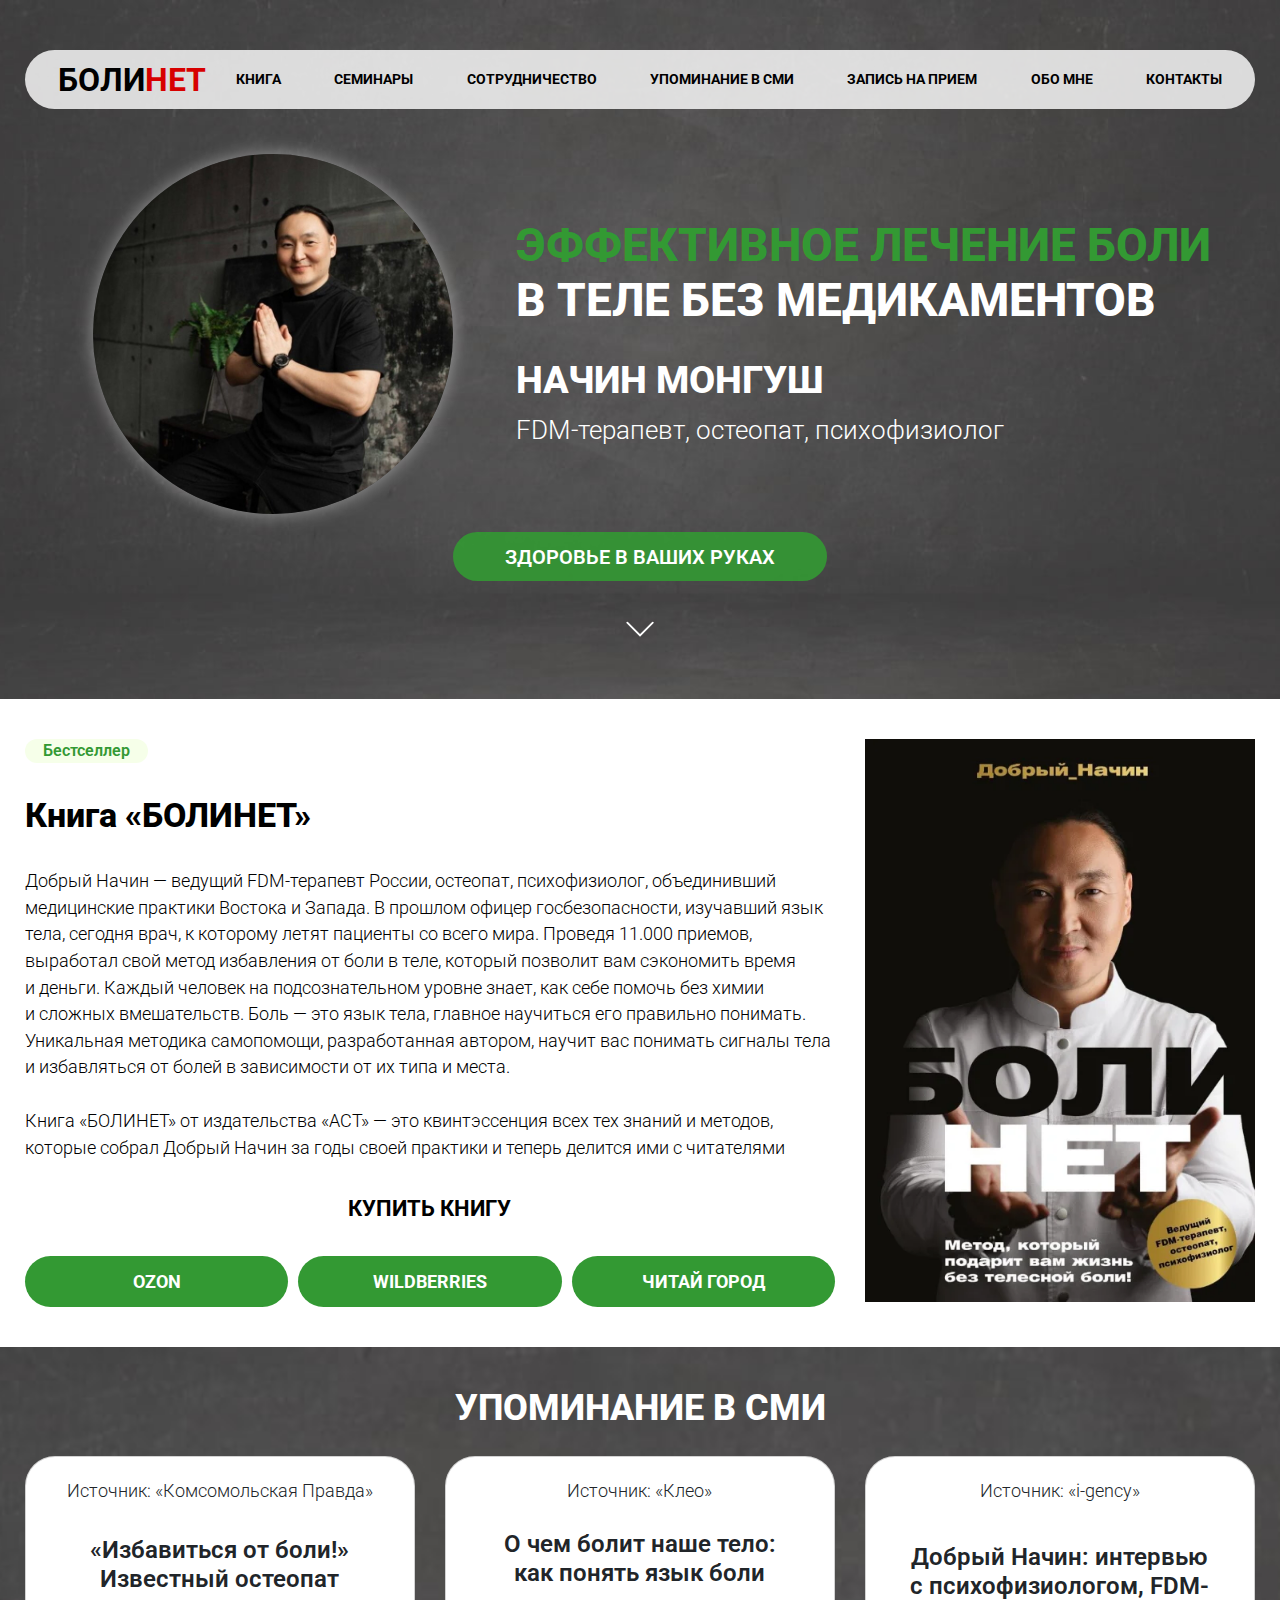
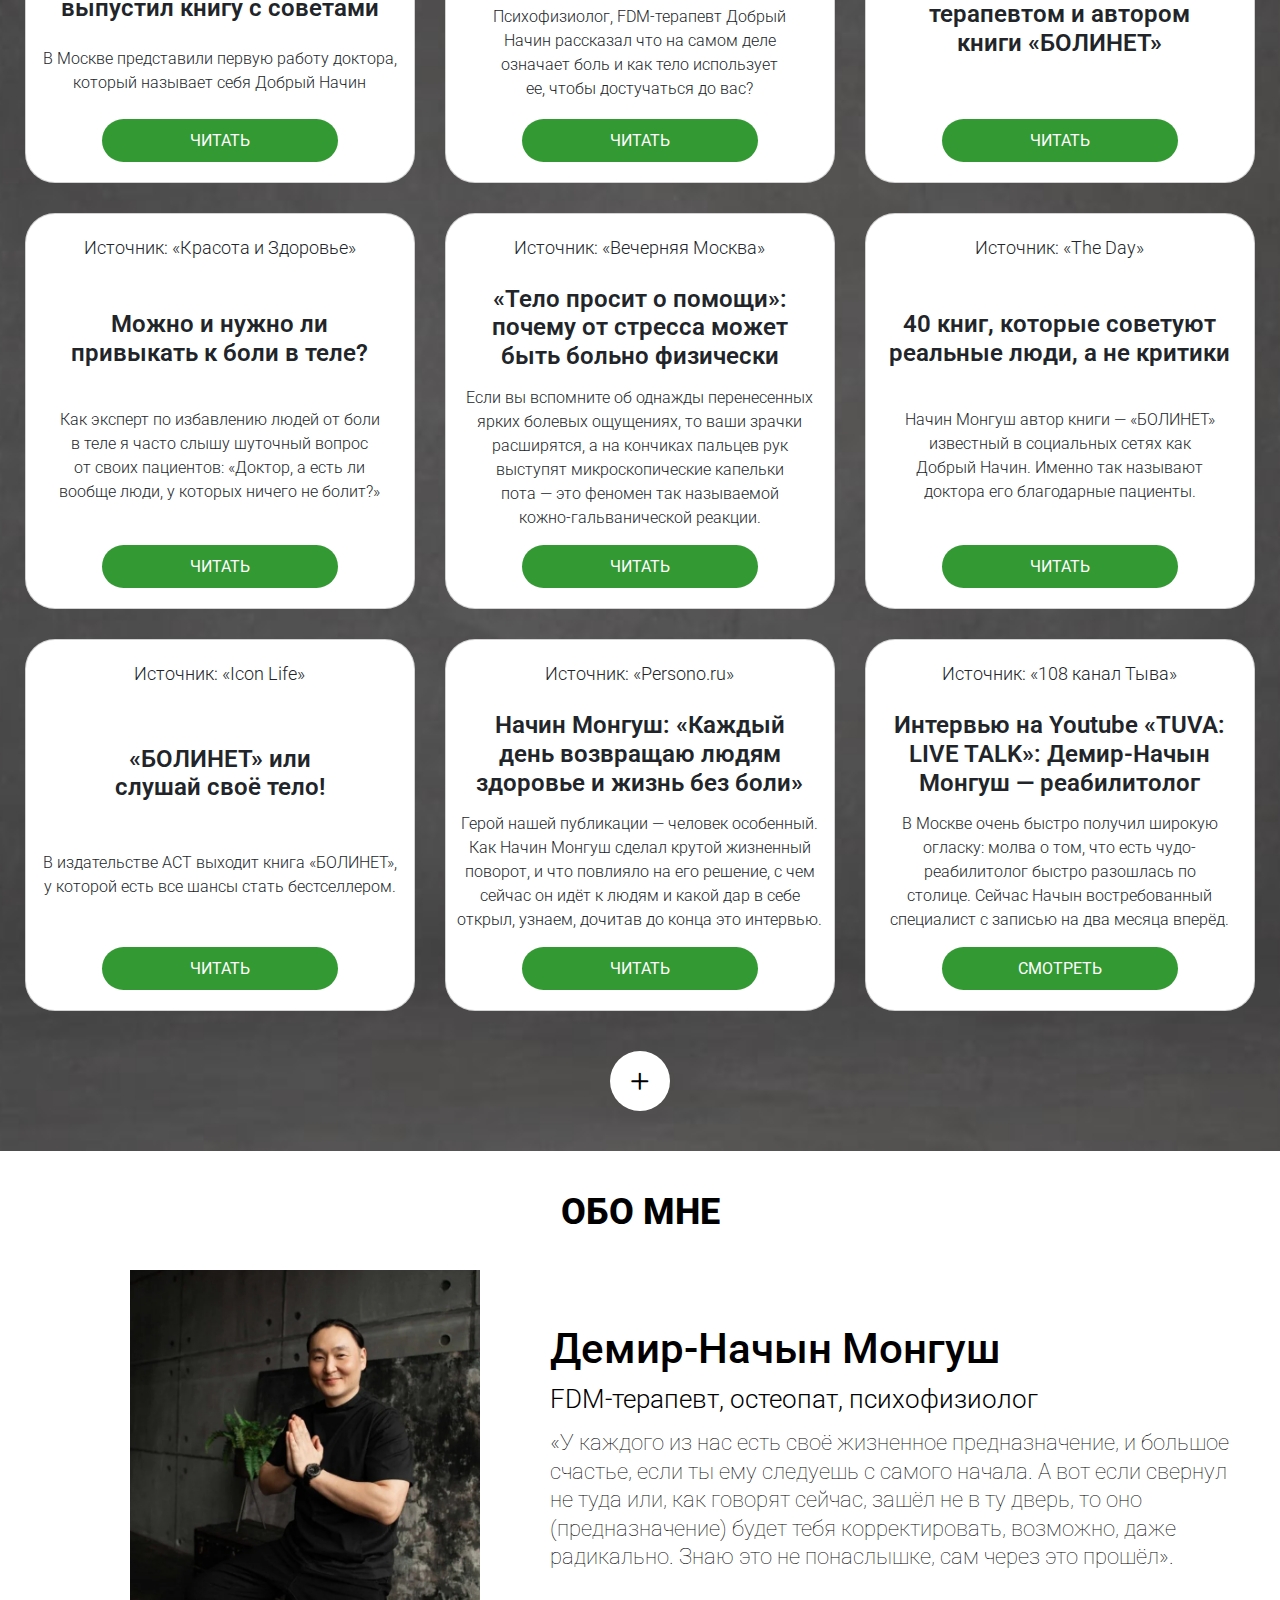
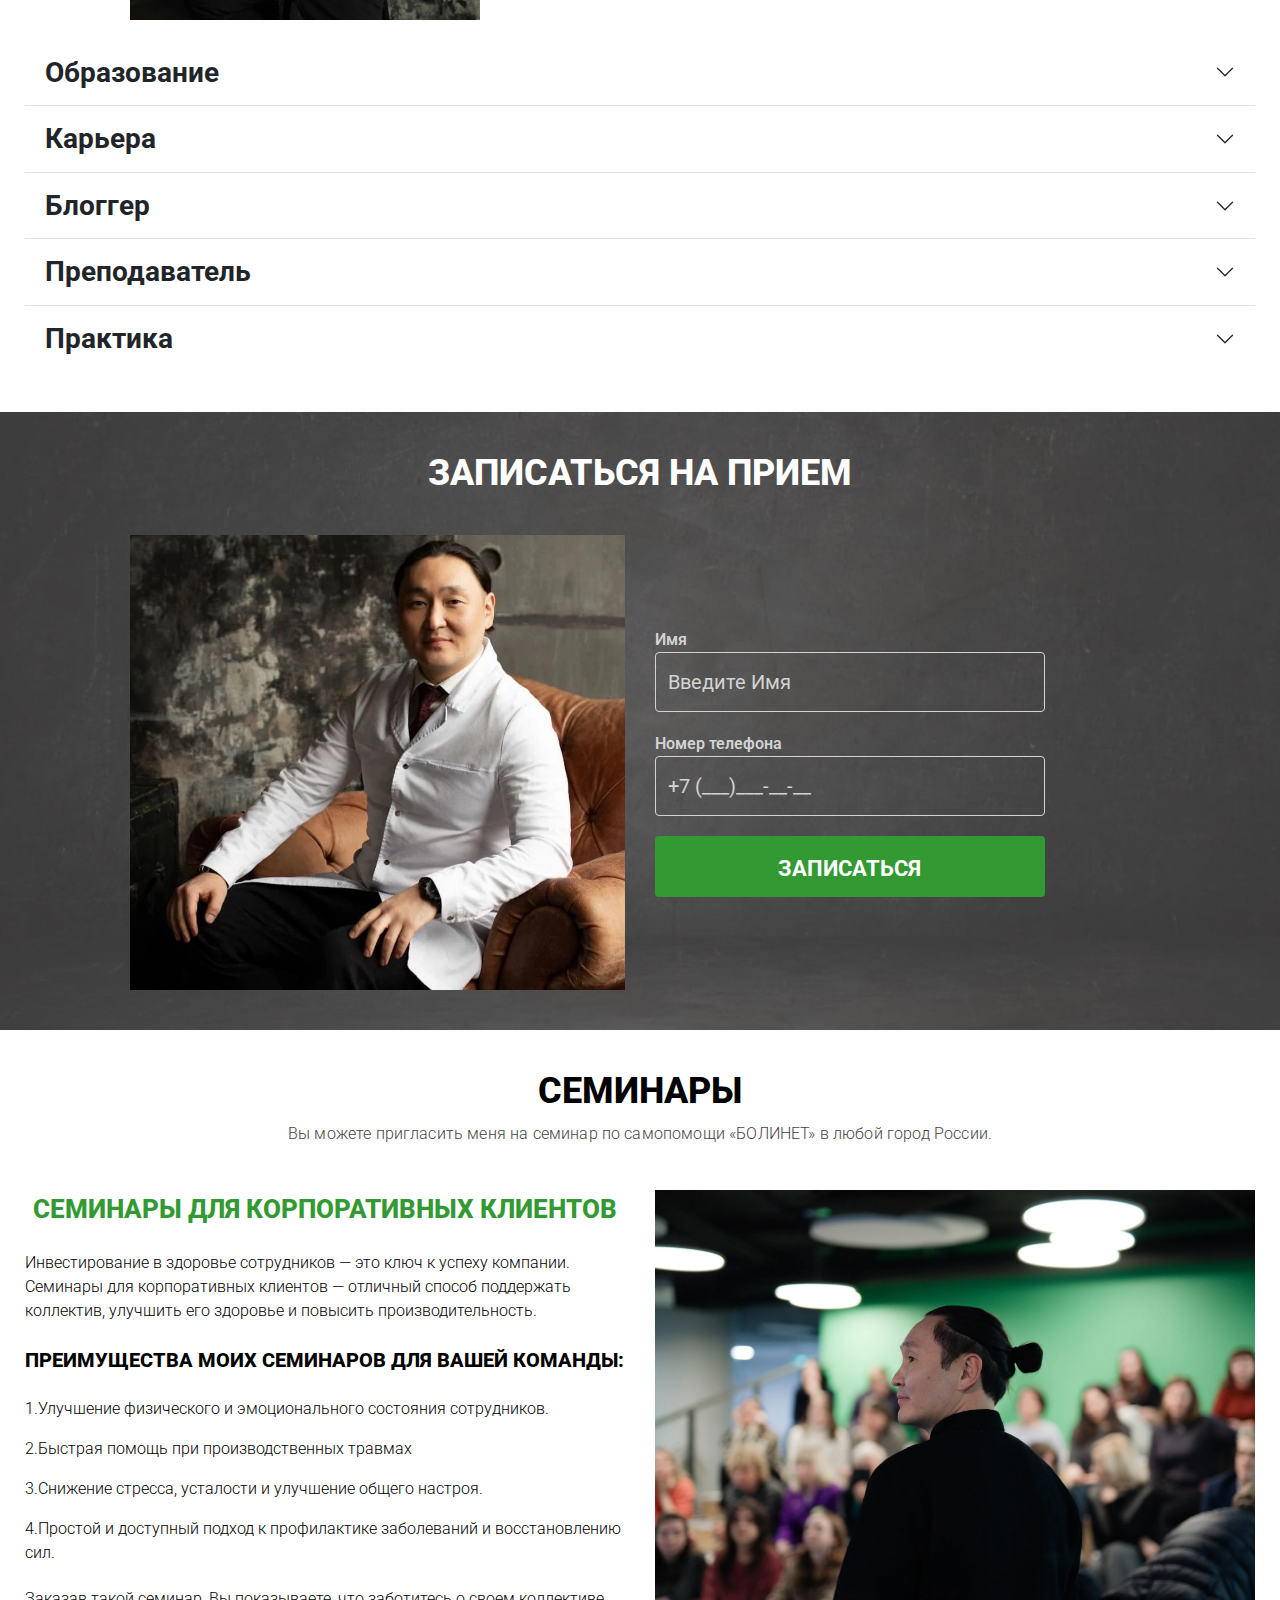
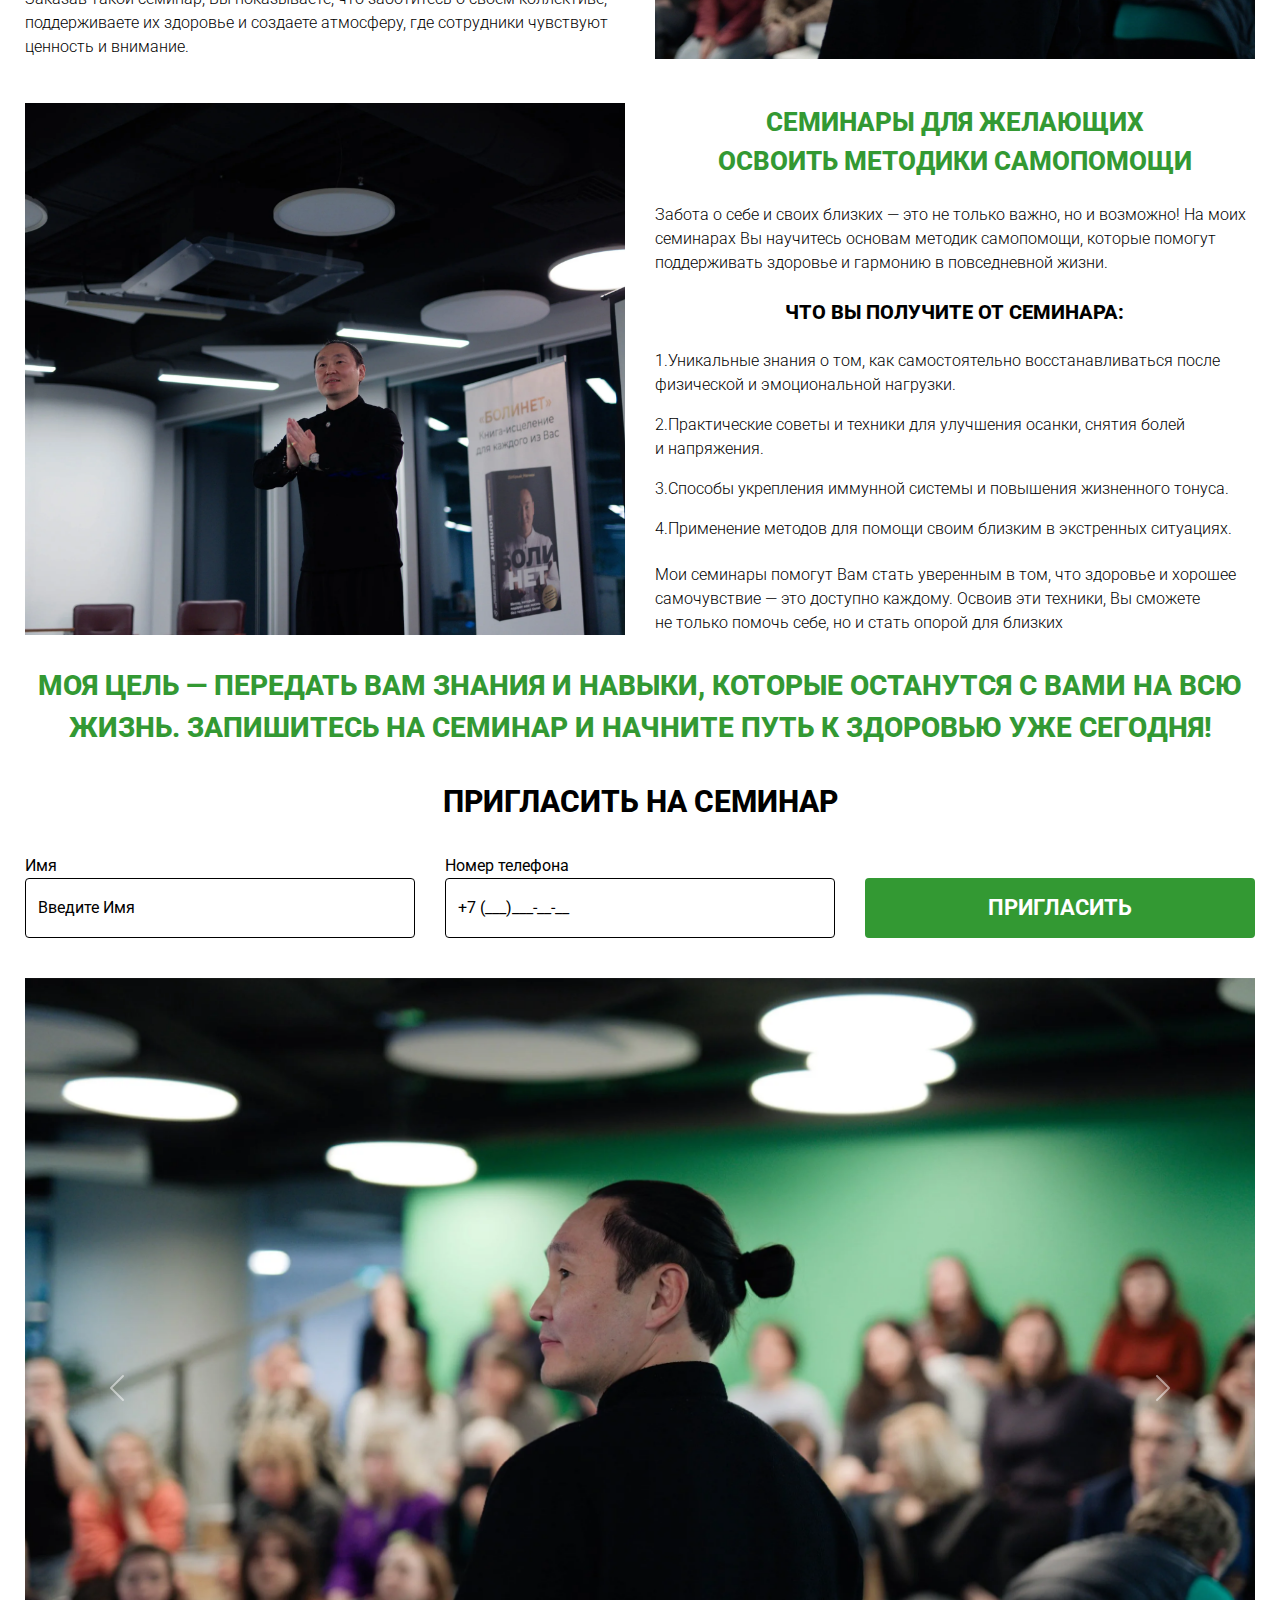
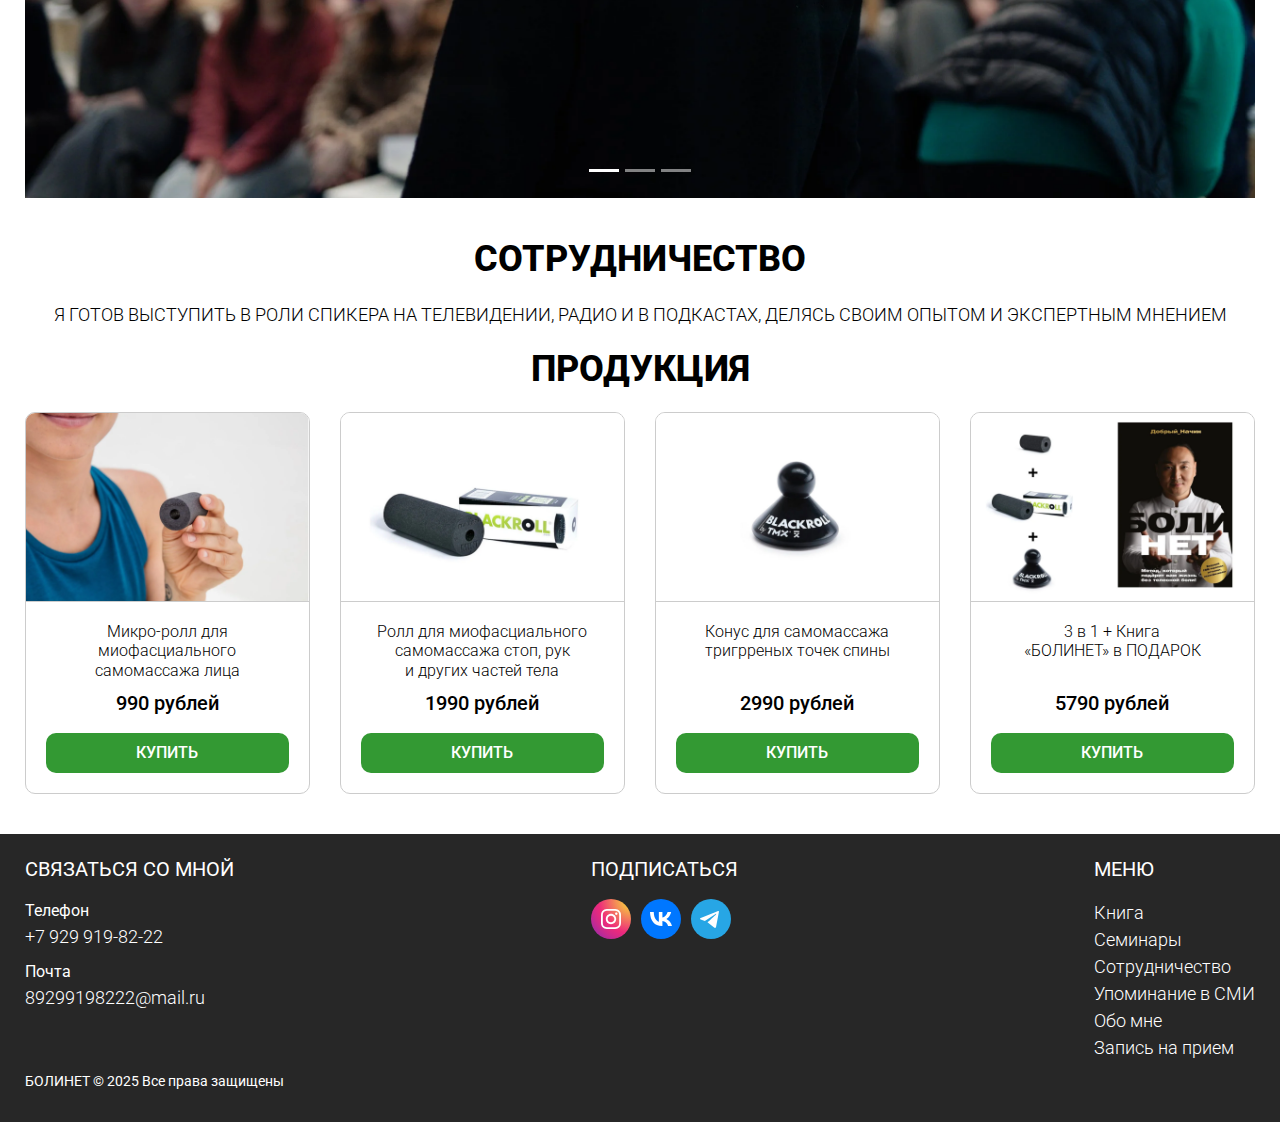
==== index.html @ b0eaa47a "fix header" ====
<!DOCTYPE html><html lang="ru"><head><meta charset="UTF-8"/><meta http-equiv="X-UA-Compatible" content="IE=edge"/><meta name="viewport" content="width=device-width, initial-scale=1.0"/><title>Добрый Начин</title><meta property="og:title" content="Добрый Начин | Эффективное лечение боли в теле без медикаментов"/><meta property="og:type" content="website"/><meta property="og:url" content=""/><meta property="og:image" content=""/><meta property="og:description" content="Сайт Врача-реабилитолога, психофизиолога Начина Монгуша"/><link href="https://cdn.jsdelivr.net/npm/bootstrap@5.3.3/dist/css/bootstrap.min.css" rel="stylesheet" integrity="sha384-QWTKZyjpPEjISv5WaRU9OFeRpok6YctnYmDr5pNlyT2bRjXh0JMhjY6hW+ALEwIH" crossorigin="anonymous"><link rel="stylesheet" href="https://cdn.jsdelivr.net/npm/bootstrap-icons@1.11.1/font/bootstrap-icons.css"><link rel="stylesheet" href="./css/main.css"/><link rel="icon" type="image/x-icon" href="./img/favicons/favicon.png"><link rel="apple-touch-icon" sizes="180x180" href="./img/favicons/favicon.png"></head><body><header class="header"><div class="container"><div class="header__row"><div class="logo">Боли<span>нет</span></div><nav class="header__nav nav"><ul class="nav__list"><li><a href="#book" class="active">Книга</a></li><li><a href="#seminar" class="active">Семинары</a></li><li><a href="#collab" class="active">Сотрудничество</a></li><li><a href="#media" class="active">Упоминание в&#160;сми</a></li><li><a href="#registration" class="active">Запись на&#160;прием</a></li><li><a href="#about" class="active">Обо мне</a></li><li><a href="#footer" class="active">Контакты</a></li></ul></nav> <button class="mobile-nav-btn"><div class="nav-icon"></div></button></div><div class="header__info"><div class="header__photo "></div><div class="header__text "><h1 class="header__title"><span>Эффективное лечение боли</span> в&#160;теле без медикаментов</h1><h2 class="header__name">Начин Монгуш</h2><div class="header__profession">FDM-терапевт, остеопат, психофизиолог</div></div></div><div class="header__bage">Здоровье в&#160;ваших руках</div><div class="header__link"> <a href="#book">Книга</a> <a href="#seminar">Семинары</a> <a href="#collab">Сотрудничество</a></div><svg class="icon icon--down"><use href="./img/svgsprite/sprite.symbol.svg#down"></use></svg></div></header><div class="mobile-nav"><ul class="mobile-nav__list"><li><a href="#book">Книга</a></li><li><a href="#seminar">Семинары</a></li><li><a href="#collab">Сотрудничество</a></li><li><a href="#media">Упоминание в&#160;сми</a></li><li><a href="#registration">Запись на&#160;прием</a></li><li><a href="#about">Обо мне</a></li><li><a href="#footer">Контакты</a></li></ul><div class="about__social"> <a href="https://www.instagram.com/dobryi_nachin?igsh=YndjcWNjajVtOGR3
	" target="_blank"><img src="./img/instagram.svg" alt="Инстаграм"></a> <a href="https://vk.com/club226574762" target="_blank"><img src="./img/vk.svg" alt="Вконтакте"></a> <a href="https://t.me/Dobryi_Nachin_Method
	" target="_blank"><img src="./img/telegram.svg" alt="Телеграм"></a></div></div><main class="docs"><section class="book" id="book"><div class="container"><div class="book__inner grid6 grid-tablet2 grid-mob"><div class="book__item"><div class="book__bage"> Бестселлер</div><div class="book__title"> Книга &#171;БОЛИНЕТ&#187;</div><div class="book__descr"> Добрый Начин&#160;&#8212; ведущий FDM-терапевт России, остеопат, психофизиолог, объединивший медицинские практики Востока и Запада. В&#160;прошлом офицер госбезопасности, изучавший язык тела, сегодня врач, к&#160;которому летят пациенты со всего мира. Проведя 11.000 приемов, выработал свой метод избавления от&#160;боли в&#160;теле, который позволит вам сэкономить время и&#160;деньги. Каждый человек на&#160;подсознательном уровне знает, как себе помочь без химии и&#160;сложных вмешательств. Боль&#160;&#8212; это язык тела, главное научиться его правильно понимать. Уникальная методика самопомощи, разработанная автором, научит вас понимать сигналы тела и&#160;избавляться от&#160;болей в&#160;зависимости от&#160;их&#160;типа и&#160;места.</div><div class="book__descr"> Книга &#171;БОЛИНЕТ&#187; от&#160;издательства &#171;АСТ&#187;&#160;&#8212; это квинтэссенция всех тех знаний и&#160;методов, которые собрал Добрый Начин за&#160;годы своей практики и&#160;теперь делится ими с&#160;читателями</div><div class="book__pay"><div class="book__pay-title"> Купить книгу</div><div class="book__pay-wrapper"> <a href="https://ozon.ru/t/pLGOLzR" target="_blank" class="book-btn">Ozon</a> <a href="https://www.wildberries.ru/catalog/259217447/detail.aspx?targetUrl=MS&size=403116218" target="_blank" class="book-btn">Wildberries</a> <a href="https://www.chitai-gorod.ru/product/bolinet-metod-kotoryy-podarit-vam-zhizn-bez-telesnoy-boli-3030238" target="_blank" class="book-btn">Читай город</a></div></div></div><div class="book__item2"><picture><source srcset="./img/book.webp 1x, ./img/book@2x.webp 2x" type="image/webp"><source srcset="./img/book.jpg 1x, ./img/book@2x.jpg 2x" type="image/jpeg"> <img src="./img/book.jpg" srcset="./img/book@2x.jpg" alt="Книга"></picture></div></div></div></section><section class="media" id="media"><div class="container"><h2 class="media__title">Упоминание в&#160;сми</h2><div class="grid6 grid-tablet2 grid-mob"><div class="card"><div class="card__source"> Источник: &#171;Комсомольская Правда&#187;</div><div class="card__title"> &#171;Избавиться от&#160;боли!&#187; Известный остеопат выпустил книгу с&#160;советами</div><div class="card__text"> В&#160;Москве представили первую работу доктора, который называет себя Добрый Начин</div> <a href="https://www.kp.ru/daily/27670.5/5021678/" class="card__btn" target="_blank">Читать</a></div><div class="card"><div class="card__source"> Источник: &#171;Клео&#187;</div><div class="card__title"> О&#160;чем болит наше тело: как понять язык боли</div><div class="card__text"> Психофизиолог, FDM-терапевт Добрый Начин рассказал что на&#160;самом деле означает боль и&#160;как тело использует ее, чтобы достучаться до&#160;вас?</div> <a href="https://www.kleo.ru/items/zdorovie/o-chem-bolit-nashe-telo-kak-ponjat-jazyk-boli.shtml" class="card__btn" target="_blank">Читать</a></div><div class="card"><div class="card__source"> Источник: &#171;i-gency&#187;</div><div class="card__title"> Добрый Начин: интервью с&#160;психофизиологом, FDM-терапевтом и&#160;автором книги &#171;БОЛИНЕТ&#187;</div><div class="card__text"></div> <a href="https://i-gency.ru/lifestyle/dobryj-nachin-intervyu-s-psihofiziologom-fdm-terapevtom-i-avtorom-knigi-bolinet/" class="card__btn" target="_blank">Читать</a></div><div class="card"><div class="card__source"> Источник: &#171;Красота и&#160;Здоровье&#187;</div><div class="card__title"> Можно и&#160;нужно&#160;ли привыкать к&#160;боли в&#160;теле?</div><div class="card__text"> Как эксперт по&#160;избавлению людей от&#160;боли в&#160;теле я&#160;часто слышу шуточный вопрос от&#160;своих пациентов: &#171;Доктор, а есть&#160;ли вообще люди, у&#160;которых ничего не&#160;болит?&#187;</div> <a href="https://www.kiz.ru/content/zdorove/zabolevaniya/mozhno-i-nuzhno-li-privykat-k-boli-v-tele/" class="card__btn" target="_blank">Читать</a></div><div class="card"><div class="card__source"> Источник: &#171;Вечерняя Москва&#187;</div><div class="card__title"> &#171;Тело просит о&#160;помощи&#187;: почему от&#160;стресса может быть больно физически</div><div class="card__text"> Если вы&#160;вспомните об&#160;однажды перенесенных ярких болевых ощущениях, то&#160;ваши зрачки расширятся, а&#160;на&#160;кончиках пальцев рук выступят микроскопические капельки пота&#160;&#8212; это феномен так называемой кожно-гальванической реакции.</div> <a href="https://vm.ru/news/1173232-telo-prosit-o-pomoshi-pochemu-ot-stressa-mozhet-byt-bolno-fizicheski?utm_content=spw-exclusives" class="card__btn" target="_blank">Читать</a></div><div class="card"><div class="card__source"> Источник: &#171;The Day&#187;</div><div class="card__title"> 40 книг, которые советуют реальные люди, а&#160;не&#160;критики</div><div class="card__text"> Начин Монгуш автор книги&#160;&#8212; &#171;БОЛИНЕТ&#187; известный в&#160;социальных сетях как Добрый Начин. Именно так называют доктора его благодарные пациенты.</div> <a href="https://theday.ru/svobodnoe-vremya/40-knig-kotorye-sovetuyut-realnye-lyudi-a-ne-kritiki/" class="card__btn" target="_blank">Читать</a></div><div class="card"><div class="card__source"> Источник: &#171;Icon Life&#187;</div><div class="card__title"> &#171;БОЛИНЕТ&#187; или слушай своё тело!</div><div class="card__text"> В&#160;издательстве АСТ выходит книга &#171;БОЛИНЕТ&#187;, у&#160;которой есть все шансы стать бестселлером.</div> <a href="https://iconlife.ru/razvlecheniya/books/3634-boli-net-ili-slushaj-svojo-telo" class="card__btn" target="_blank">Читать</a></div><div class="card"><div class="card__source"> Источник: &#171;Persono.ru&#187;</div><div class="card__title"> Начин Монгуш: &#171;Каждый день возвращаю людям здоровье и&#160;жизнь без боли&#187;</div><div class="card__text"> Герой нашей публикации&#160;&#8212; человек особенный. Как Начин Монгуш сделал крутой жизненный поворот, и&#160;что повлияло на&#160;его решение, с&#160;чем сейчас он&#160;идёт к&#160;людям и&#160;какой дар в&#160;себе открыл, узнаем, дочитав до&#160;конца это интервью.</div> <a href="https://persono-ru.turbopages.org/persono.ru/s/blog/beauty/nachin-mongush/" class="card__btn" target="_blank">Читать</a></div><div class="card"><div class="card__source"> Источник: &#171;108 канал Тыва&#187;</div><div class="card__title"> Интервью на&#160;Youtube &#171;TUVA: LIVE TALK&#187;: Демир-Начын Монгуш&#160;&#8212; реабилитолог</div><div class="card__text"> В&#160;Москве очень быстро получил широкую огласку: молва о&#160;том, что есть чудо-реабилитолог быстро разошлась по столице. Сейчас Начын востребованный специалист с&#160;записью на&#160;два месяца вперёд.</div> <a href="https://www.youtube.com/watch?v=5qd30udIGVw" class="card__btn" target="_blank">Смотреть</a></div></div><div class="media__more"><a href="card.html" class="mediafull__btn"><i class="bi bi-plus"></i></a></div></div></section><section class="about" id="about"><div class="container"><h2 class="about__title">Обо мне</h2><div class="about__wrapper grid12"><div class="about__photo"><picture><source srcset="./img/photo.webp 1x, ./img/photo@2x.webp 2x" type="image/webp"><source srcset="./img/photo.jpg 1x, ./img/photo@2x.jpg 2x" type="image/jpeg"> <img src="./img/photo.jpg" srcset="./img/photo@2x.jpg" alt="Фото"></picture></div><div class="about__info"><div class="about__name">Демир-Начын Монгуш</div><div class="about__profession">FDM-терапевт, остеопат, психофизиолог</div><div class="about__text">&#171;У&#160;каждого из&#160;нас есть своё жизненное предназначение, и&#160;большое счастье, если ты&#160;ему следуешь с&#160;самого начала. А&#160;вот если свернул не&#160;туда или, как говорят сейчас, зашёл не&#160;в&#160;ту&#160;дверь, то&#160;оно (предназначение) будет тебя корректировать, возможно, даже радикально. Знаю это не&#160;понаслышке, сам через это прошёл&#187;.</div></div></div><div class="accordion accordion-flush" id="accordionFlushExample"><div class="accordion-item"><h2 class="accordion-header"> <button class="accordion-button collapsed" type="button" data-bs-toggle="collapse" data-bs-target="#flush-collapseOne" aria-expanded="false" aria-controls="flush-collapseOne"> Образование</button></h2><div id="flush-collapseOne" class="accordion-collapse collapse" data-bs-parent="#accordionFlushExample"><div class="accordion-body"><ul><li>Академия ФСБ</li><li>Мед колледж</li><li>Институт Восточной медицины</li><li>FDM Академия</li><li>Институт фасциальных манипуляций Стекко</li><li>Остеопатическая школа&#160;А. Иванова</li><li>Остеопатическая школа&#160;Ю. Кима</li><li>Учебный центр&#160;А. Огулова</li><li>Академия Физической Реабилитации</li><li>МГУ кафедра психофизиологии</li></ul></div></div></div><div class="accordion-item"><h2 class="accordion-header"> <button class="accordion-button collapsed" type="button" data-bs-toggle="collapse" data-bs-target="#flush-collapseTwo" aria-expanded="false" aria-controls="flush-collapseTwo"> Карьера</button></h2><div id="flush-collapseTwo" class="accordion-collapse collapse" data-bs-parent="#accordionFlushExample"><div class="accordion-body"><p>До&#160;2017 года служил в&#160;органах безопасности на&#160;различных должностях, в&#160;том числе руководящих. Уволился по&#160;состоянию здоровья в&#160;звании подполковника.</p><p>Столкнувшись с&#160;собственными проблемами опорно-двигательного аппарата, перенеся 3 операции на позвоночнике, сначала сам смог себя вернуть к&#160;полноценной жизни и&#160;решил посвятить свою жизнь помощи людям, столкнувшимися с&#160;такими&#160;же трудностями.</p><p>С&#160;2017 года получив медицинское образование, пройдя обучение в&#160;лучших российских и&#160;международных школах по&#160;остеопатии, мануальной терапии, традиционной китайской медицине и&#160;психофизиологии веду обширную практику и&#160;каждый день возвращаю своим пациентам жизнь без боли.</p><p>Проведя более 11 тысяч приемов разработал уникальную систему самопомощи и&#160;написал книгу &#171;БОЛИНЕТ&#187;, которую издал самый крупный книжный холдинг России&#160;&#8212; &#171;ЭКСМО-АСТ&#187;.</p></div></div></div><div class="accordion-item"><h2 class="accordion-header"> <button class="accordion-button collapsed" type="button" data-bs-toggle="collapse" data-bs-target="#flush-collapseThree" aria-expanded="false" aria-controls="flush-collapseThree"> Блоггер</button></h2><div id="flush-collapseThree" class="accordion-collapse collapse" data-bs-parent="#accordionFlushExample"><div class="accordion-body"><div class="accordion-title">Мои соцсети</div><div class="about__social"> <a href="https://www.instagram.com/dobryi_nachin?igsh=YndjcWNjajVtOGR3
            " target="_blank"><img src="./img/instagram.svg" alt="Инстаграм"></a> <a href="https://vk.com/club226574762" target="_blank"><img src="./img/vk.svg" alt="Вконтакте"></a> <a href="https://t.me/Dobryi_Nachin_Method
            " target="_blank"><img src="./img/telegram.svg" alt="Телеграм"></a></div></div></div></div><div class="accordion-item"><h2 class="accordion-header"> <button class="accordion-button collapsed" type="button" data-bs-toggle="collapse" data-bs-target="#flush-collapseFour" aria-expanded="false" aria-controls="flush-collapseThree"> Преподаватель</button></h2><div id="flush-collapseFour" class="accordion-collapse collapse" data-bs-parent="#accordionFlushExample"><div class="accordion-body"><div class="accordion-title"> Веду курсы:</div><p> 1. Для коллег-реабилитологов, кто уже помогает или хочет научиться помогать людям возвращать жизнь без телесной боли.</p> 2. Курсы для абсолютно всех людей, кто хочет научиться помогать самому себе или своим близким людям избавляться от&#160;болей в&#160;теле. Курс построен на&#160;методике по&#160;распознаванию языка боли человека.</div></div></div><div class="accordion-item"><h2 class="accordion-header"> <button class="accordion-button collapsed" type="button" data-bs-toggle="collapse" data-bs-target="#flush-collapseFive" aria-expanded="false" aria-controls="flush-collapseThree"> Практика</button></h2><div id="flush-collapseFive" class="accordion-collapse collapse" data-bs-parent="#accordionFlushExample"><div class="accordion-body"><div class="accordion-title">Эксперт по&#160;БОЛИ:</div><p>Избавляю от&#160;болей в&#160;теле, вызванных мышечно&#160;&#8212; фасциальными нарушениями. А&#160;также исправляю дисфункции моче-половой и&#160;пищеварительной систем</p></div></div></div></div></div></section><section class="registration" id="registration"><div class="container"><h2 class="registration__title">Записаться на&#160;прием</h2><div class="grid12"><div class="registration__photo"><picture><source srcset="./img/formphoto.webp 1x, ./img/formphoto@2x.webp 2x" type="image/webp"><source srcset="./img/formphoto.jpg 1x, ./img/formphoto@2x.jpg 2x" type="image/jpeg"> <img src="./img/formphoto.jpg" srcset="./img/formphoto@2x.jpg" alt="Фото"></picture></div><form action="#" method="post" class="registration__form"> <label>Имя <input type="text" placeholder="Введите Имя" required></label> <label>Номер телефона <input class="phone" type="tel" placeholder="+7 (___)___-__-__" required/></label> <button class="button openModalBtn">Записаться</button></form></div></div></section><section class="seminar" id="seminar"><div class="container"><h2 class="seminar__title">Семинары</h2><div class="seminar__descr">Вы&#160;можете пригласить меня на&#160;семинар по&#160;самопомощи &#171;БОЛИНЕТ&#187; в&#160;любой город России.</div><div class="product grid12"><div class="product__item"><div class="product__title"> Семинары для корпоративных клиентов</div><div class="product__text"> Инвестирование в&#160;здоровье сотрудников&#160;&#8212; это ключ к&#160;успеху компании. Семинары для корпоративных клиентов&#160;&#8212; отличный способ поддержать коллектив, улучшить его здоровье и&#160;повысить производительность.</div><div class="product__subtitle"> Преимущества моих семинаров для Вашей команды:</div><div class="product__text "><p>1.Улучшение физического и&#160;эмоционального состояния сотрудников.</p><p>2.Быстрая помощь при производственных травмах</p><p>3.Снижение стресса, усталости и&#160;улучшение общего настроя.</p><p>4.Простой и&#160;доступный подход к&#160;профилактике заболеваний и&#160;восстановлению сил.</p></div><div class="product__text"> Заказав такой семинар, Вы&#160;показываете, что заботитесь о&#160;своем коллективе, поддерживаете их&#160;здоровье и&#160;создаете атмосферу, где сотрудники чувствуют ценность и&#160;внимание.</div></div><div class="product__photo"><picture><source srcset="./img/product1.webp 1x, ./img/product1@2x.webp 2x" type="image/webp"><source srcset="./img/product1.jpg 1x, ./img/product1@2x.jpg 2x" type="image/jpeg"> <img src="./img/product1.jpg" alt="Фото"></picture></div></div><div class="product grid12"><div class="product__photo"><picture><source srcset="./img/product2.webp 1x, ./img/product2@2x.webp 2x" type="image/webp"><source srcset="./img/product2.jpg 1x, ./img/product2@2x.jpg 2x" type="image/jpeg"> <img src="./img/product2.jpg" alt="Фото"></picture></div><div class="product__item"><div class="product__title"> Семинары для желающих освоить методики самопомощи</div><div class="product__text"> Забота о&#160;себе и&#160;своих близких&#160;&#8212; это не&#160;только важно, но&#160;и&#160;возможно! На&#160;моих семинарах Вы&#160;научитесь основам методик самопомощи, которые помогут поддерживать здоровье и&#160;гармонию в&#160;повседневной жизни.</div><div class="product__subtitle"> Что вы&#160;получите от&#160;семинара:</div><div class="product__text "><p>1.Уникальные знания о&#160;том, как самостоятельно восстанавливаться после физической и&#160;эмоциональной нагрузки.</p><p>2.Практические советы и&#160;техники для улучшения осанки, снятия болей и&#160;напряжения.</p><p>3.Способы укрепления иммунной системы и&#160;повышения жизненного тонуса.</p><p>4.Применение методов для помощи своим близким в&#160;экстренных ситуациях.</p></div><div class="product__text"> Мои семинары помогут Вам стать уверенным в&#160;том, что здоровье и&#160;хорошее самочувствие&#160;&#8212; это доступно каждому. Освоив эти техники, Вы&#160;сможете не&#160;только помочь себе, но&#160;и&#160;стать опорой для близких</div></div></div><div class="seminar__info"> Моя цель&#160;&#8212; передать Вам знания и&#160;навыки, которые останутся с&#160;Вами на&#160;всю жизнь. Запишитесь на&#160;семинар и&#160;начните путь к&#160;здоровью уже сегодня!</div><div class="seminar__text"> Пригласить на&#160;семинар</div><form action="#" method="post" class="seminar__form grid12"> <label>Имя <input type="text" placeholder="Введите Имя" required></label> <label>Номер телефона <input class="phone" type="tel" placeholder="+7 (___)___-__-__" required/></label> <button class="button button1 openModalBtn">Пригласить</button></form></div></section><div class="image"><div class="container"><div id="carouselExample" class="carousel slide"><div class="carousel-indicators"> <button type="button" data-bs-target="#carouselExampleIndicators" data-bs-slide-to="0" class="active" aria-current="true" aria-label="Slide 1"></button> <button type="button" data-bs-target="#carouselExampleIndicators" data-bs-slide-to="1" aria-label="Slide 2"></button> <button type="button" data-bs-target="#carouselExampleIndicators" data-bs-slide-to="2" aria-label="Slide 3"></button></div><div class="carousel-inner"><div class="carousel-item active"><picture><source srcset="./img/product1.webp 1x, ./img/product1@2x.webp 2x" type="image/webp"><source srcset="./img/product1.jpg 1x, ./img/product1@2x.jpg 2x" type="image/jpeg"> <img src="./img/product1.jpg" class="d-block w-100" alt="Изображение"></picture></div><div class="carousel-item"><picture><source srcset="./img/product2.webp 1x, ./img/product2@2x.webp 2x" type="image/webp"><source srcset="./img/product2.jpg 1x, ./img/product2@2x.jpg 2x" type="image/jpeg"> <img src="./img/product2.jpg" class="d-block w-100" alt="Изображение"></picture></div><div class="carousel-item"><picture><source srcset="./img/product1.webp 1x, ./img/product1@2x.webp 2x" type="image/webp"><source srcset="./img/product1.jpg 1x, ./img/product1@2x.jpg 2x" type="image/jpeg"> <img src="./img/product1.jpg" class="d-block w-100" alt="Изображение"></picture></div></div> <button class="carousel-control-prev" type="button" data-bs-target="#carouselExample" data-bs-slide="prev"><span class="carousel-control-prev-icon" aria-hidden="true"></span> <span class="visually-hidden">Предыдущий</span></button> <button class="carousel-control-next" type="button" data-bs-target="#carouselExample" data-bs-slide="next"><span class="carousel-control-next-icon" aria-hidden="true"></span> <span class="visually-hidden">Следующий</span></button></div></div></div><section class="collab" id="collab"><div class="container"><h2 class="collab__title">Сотрудничество</h2><div class="collab__text"> Я&#160;готов выступить в&#160;роли спикера на&#160;телевидении, радио и&#160;в&#160;подкастах, делясь своим опытом и&#160;экспертным мнением</div></div><div class="roll"><div class="container"><h2 class="collab__title">Продукция</h2><div class="roll__wrapper grid12 grid-tablet3 grid-mob"><div class="roll__card"><picture><source srcset="./img/cardimg.webp 1x, ./img/cardimg@2x.webp 2x" type="image/webp"><source srcset="./img/cardimg.jpg 1x, ./img/cardimg@2x.jpg 2x" type="image/jpeg"> <img src="./img/cardimg.jpg" class="roll__card-img" alt="Фото"></picture><div class="roll__card-body"><h5 class="roll__card-title">Микро-ролл для миофасциального самомассажа лица</h5><div class="roll__card-footer"><div class="roll__card-price">990 рублей</div> <button class="button button__card">Купить</button></div></div></div><div class="roll__card"><picture><source srcset="./img/cardimg1.webp 1x, ./img/cardimg1@2x.webp 2x" type="image/webp"><source srcset="./img/cardimg1.jpg 1x, ./img/cardimg1@2x.jpg 2x" type="image/jpeg"> <img src="./img/cardimg1.jpg" class="roll__card-img" alt="Фото"></picture><div class="roll__card-body"><h5 class="roll__card-title">Ролл для миофасциального самомассажа стоп, рук и&#160;других частей тела</h5><div class="roll__card-footer"><div class="roll__card-price">1990 рублей</div> <button class="button button__card">Купить</button></div></div></div><div class="roll__card"><picture><source srcset="./img/cardimg2.webp 1x, ./img/cardimg2@2x.webp 2x" type="image/webp"><source srcset="./img/cardimg2.jpg 1x, ./img/cardimg2@2x.jpg 2x" type="image/jpeg"> <img src="./img/cardimg2.jpg" class="roll__card-img" alt="Фото"></picture><div class="roll__card-body"><h5 class="roll__card-title">Конус для самомассажа тригрреных точек спины</h5><div class="roll__card-footer"><div class="roll__card-price">2990 рублей</div> <button class="button button__card">Купить</button></div></div></div><div class="roll__card"><picture><source srcset="./img/bonus.webp 1x, ./img/bonus@2x.webp 2x" type="image/webp"><source srcset="./img/bonus.jpg 1x, ./img/bonus@2x.jpg 2x" type="image/jpeg"> <img src="./img/bonus.jpg" class="roll__card-img" alt="Фото"></picture><div class="roll__card-body"><h5 class="roll__card-title">3 в&#160;1 + Книга &#171;БОЛИНЕТ&#187; в&#160;ПОДАРОК</h5><div class="roll__card-footer"><div class="roll__card-price">5790 рублей</div> <button class="button button__card">Купить</button></div></div></div></div></div></div></section></main><div class="scrolltop"><i class="bi bi-arrow-up-circle"></i></div><div id="myModal" class="modal"><div class="modal-content"><div class="modal__header"> <span class="close">&#215;</span><div class="message"><p>Ваше сообщение отправлено!</p><p>Мы&#160;свяжемся с&#160;Вами в&#160;ближайшее время.</p></div></div></div></div><footer class="footer" id="footer"><div class="container"><div class="footer__menu "><div class="footer__item"><div class="footer__title"> связаться со&#160;мной</div><div class="footer__elem"><div class="footer__name"> Телефон</div><div class="footer__text"> <a href="tel:+79299198222">+7&#160;929&#160;919-82-22</a></div></div><div class="footer__elem"><div class="footer__name"> Почта</div><div class="footer__text"> <a href="mailto:89299198222@mail.ru">89299198222@mail.ru</a></div></div></div><div class="footer__item"><div class="footer__title"> Подписаться</div><div class="about__social"> <a href="https://www.instagram.com/dobryi_nachin?igsh=YndjcWNjajVtOGR3
				" target="_blank"><img src="./img/instagram.svg" alt="Инстаграм"></a> <a href="https://vk.com/club226574762" target="_blank"><img src="./img/vk.svg" alt="Вконтакте"></a> <a href="https://t.me/Dobryi_Nachin_Method
				" target="_blank"><img src="./img/telegram.svg" alt="Телеграм"></a></div></div><div class="footer__item"><div class="footer__title"> Меню</div><ul><li><a href="#book">Книга</a></li><li><a href="#seminar">Семинары</a></li><li><a href="#collab">Сотрудничество</a></li><li><a href="#media">Упоминание в&#160;СМИ</a></li><li><a href="#about">Обо мне</a></li><li><a href="#registration">Запись на&#160;прием</a></li></ul></div></div><div class="footer__copyright"> БОЛИНЕТ &#169; 2025 Все права защищены</div></div></footer><script src="./js/index.bundle.js"></script><script src="https://cdn.jsdelivr.net/npm/bootstrap@5.3.3/dist/js/bootstrap.bundle.min.js" integrity="sha384-YvpcrYf0tY3lHB60NNkmXc5s9fDVZLESaAA55NDzOxhy9GkcIdslK1eN7N6jIeHz" crossorigin="anonymous"></script></body></html>
---- css/main.css ----
@charset "UTF-8";@-webkit-keyframes moveUpDown{0%,to{-webkit-transform:translateY(0);transform:translateY(0)}50%{-webkit-transform:translateY(6px);transform:translateY(6px)}}@keyframes moveUpDown{0%,to{-webkit-transform:translateY(0);transform:translateY(0)}50%{-webkit-transform:translateY(6px);transform:translateY(6px)}}*{padding:0;margin:0;border:0}*,::after,::before{-webkit-box-sizing:border-box;box-sizing:border-box}a,a:hover,a:link,a:visited{text-decoration:none}aside,footer,header,legend,main,nav,section{display:block}h1,h2,h3,h4,h5,h6,p{font-size:inherit;font-weight:inherit}ul,ul li{list-style:none;padding:0}img{vertical-align:top}img,svg{max-width:100%;height:auto}address{font-style:normal}input,select,textarea{background-color:transparent}button,input,select,textarea{font-family:inherit;font-size:inherit;color:inherit}input::-ms-clear{display:none}button,input[type=submit]{display:inline-block;-webkit-box-shadow:none;box-shadow:none;background-color:transparent;background:0 0;cursor:pointer}button:active,button:focus,input:active,input:focus{outline:0}button::-moz-focus-inner{padding:0;border:0}label{cursor:pointer}:root{--container-width:1260px;--container-padding:15px;--font-main:"Roboto", sans-serif;--font-accent:"Roboto", sans-serif;--font-titles:var(--font-accent);--page-bg:#fff;--text-color:#000;--accent:#ac182c;--link-color:#2578c8;--laptop-size:1199px;--tablet-size:959px;--mobile-size:599px}.dark{--page-bg:#252526;--text-color:#fff}@font-face{font-family:Roboto;font-display:swap;src:url(../fonts/Roboto-Black.woff2) format("woff2"),url(../fonts/Roboto-Black.woff) format("woff");font-weight:900;font-style:normal}@font-face{font-family:Roboto;font-display:swap;src:url(../fonts/Roboto-Bold.woff2) format("woff2"),url(../fonts/Roboto-Bold.woff) format("woff");font-weight:700;font-style:normal}@font-face{font-family:Roboto;font-display:swap;src:url(../fonts/Roboto-ExtraBold.woff2) format("woff2"),url(../fonts/Roboto-ExtraBold.woff) format("woff");font-weight:800;font-style:normal}@font-face{font-family:Roboto;font-display:swap;src:url(../fonts/Roboto-Light.woff2) format("woff2"),url(../fonts/Roboto-Light.woff) format("woff");font-weight:300;font-style:normal}@font-face{font-family:Roboto;font-display:swap;src:url(../fonts/Roboto-Medium.woff2) format("woff2"),url(../fonts/Roboto-Medium.woff) format("woff");font-weight:500;font-style:normal}@font-face{font-family:Roboto;font-display:swap;src:url(../fonts/Roboto-Regular.woff2) format("woff2"),url(../fonts/Roboto-Regular.woff) format("woff");font-weight:400;font-style:normal}@font-face{font-family:Roboto;font-display:swap;src:url(../fonts/Roboto-SemiBold.woff2) format("woff2"),url(../fonts/Roboto-SemiBold.woff) format("woff");font-weight:600;font-style:normal}@font-face{font-family:Roboto;font-display:swap;src:url(../fonts/Roboto-Thin.woff2) format("woff2"),url(../fonts/Roboto-Thin.woff) format("woff");font-weight:100;font-style:normal}html{scroll-behavior:smooth;background-color:#272727}body{background-color:var(--page-bg);color:var(--text-color);font-family:var(--font-main);text-wrap:balance}img{display:block}a{color:var(--link-color)}code,pre.code{background-color:#e9f1f6;padding:.2rem;border-radius:4px}pre.code{overflow-x:auto;padding:1rem}.docs{display:grid;line-height:1.5}.docs p{margin:1rem 0}.docs ol,.docs ul{padding-left:2rem}.docs ol li,.docs ul li{list-style:disc;margin-bottom:.5rem}.docs ol li{list-style:decimal}.docs section,.docs section.docs{padding:40px 0}.docs small{font-size:1rem;color:#acacac}.docs .title-1:first-child,.docs .title-2:first-child{margin-top:0!important}.test,.test-2{width:600px;height:300px;margin:50px auto;background-color:#999;background-position:center center;background-size:cover;background-repeat:no-repeat}.test{background-image:url(./../img/project-02.jpg)}.test-2{background-image:-webkit-image-set(url(./../img/project-02.jpg) 1x,url(./../img/project-02@2x.jpg) 2x);background-image:image-set(url(./../img/project-02.jpg) 1x,url(./../img/project-02@2x.jpg) 2x)}.none{display:none!important}.visually-hidden{position:absolute;width:1px;height:1px;margin:-1px;border:0;padding:0;white-space:nowrap;-webkit-clip-path:inset(100%);clip-path:inset(100%);clip:rect(0 0 0 0);overflow:hidden}.no-scroll{overflow-y:hidden}.text-left{text-align:left}.text-right{text-align:right}.text-center{text-align:center}.d-flex,body,html{display:-webkit-box;display:-ms-flexbox;display:flex}.flex-center{-webkit-box-pack:center;-ms-flex-pack:center;justify-content:center}.content-demo{margin-bottom:5rem;padding:1rem;background-color:#dadada}.container,.container-full{padding:0 var(--container-padding)}.container{margin:0 auto;max-width:var(--container-width);width:100%}.container-full{max-width:100%}.container-left-50,.container-right-50{padding:0 var(--container-padding);max-width:50%}.container-right-50{margin-left:auto}.container-right{padding-left:calc((100% - var(--container-width))/2 + var(--container-padding))}.container-left{padding-right:calc((100% - var(--container-width))/2 + var(--container-padding))}.container-half-left{padding-right:calc((100% - var(--container-width))/2 + var(--container-width)/2);padding-left:calc((100% - var(--container-width))/2 + var(--container-padding))}.container-half-right{padding-left:calc((100% - var(--container-width))/2 + var(--container-width)/2);padding-right:calc((100% - var(--container-width))/2 + var(--container-padding))}body,html{min-height:100vh;-webkit-box-orient:vertical;-webkit-box-direction:normal;-ms-flex-direction:column;flex-direction:column}.footer{margin-top:auto}.grid,.grid12,.grid2,.grid3,.grid4,.grid6{display:grid;gap:1.875em}.grid{grid-template-columns:100%}.grid2{grid-template-columns:repeat(2,calc(50% - .5em))}.grid3{grid-template-columns:repeat(3,calc(33.3333333333% - 1.25em))}.grid4{grid-template-columns:repeat(4,calc(25% - 1.40625em))}.grid6{grid-template-columns:repeat(6,calc(16.6666666667% - 1.5625em))}.grid12{grid-template-columns:repeat(12,calc(8.3333333333% - 1.72em))}.about{min-height:860px}.about__wrapper{margin-top:35px}.about__title{text-align:center;font-size:36px;font-weight:800;text-transform:uppercase}.about__info,.about__photo{display:-webkit-box;display:-ms-flexbox;display:flex;-webkit-box-pack:center;-ms-flex-pack:center;justify-content:center}.about__photo{-webkit-box-align:center;-ms-flex-align:center;align-items:center;max-width:350px;max-height:350px;overflow:hidden;grid-column:2/span 4}.about__info{-webkit-box-orient:vertical;-webkit-box-direction:normal;-ms-flex-direction:column;flex-direction:column;grid-column:6/span 7}.about__name{font-weight:500;font-size:42px}.about__profession{font-weight:300;font-size:26px}.about__text{font-size:22px;line-height:130%;font-weight:100;margin-top:10px}.about__social{display:-webkit-box;display:-ms-flexbox;display:flex;margin-top:15px}.about__social a{display:block;width:40px;height:40px;margin-right:10px;-webkit-transition:all .1s ease-in;transition:all .1s ease-in}.about__social a:last-child{margin-right:0}.about__social a:hover{-webkit-transform:scale(1.095);-ms-transform:scale(1.095);transform:scale(1.095)}.accordion{margin-top:20px}.accordion-button{font-weight:700;font-size:28px;-webkit-transition:all .2s ease-in;transition:all .2s ease-in}.accordion-button:not(.collapsed){background-color:#f1f1f1}.accordion-button:focus{-webkit-box-shadow:none;box-shadow:none}.accordion-button:hover{background-color:#f1f1f1}.accordion-body{font-weight:300;font-size:20px}.accordion-title{font-weight:600}.book{padding:40px 0;min-height:500px}.book__bage{font-size:16px;color:#393;font-weight:600;text-align:center;border-radius:60px;padding:0 10px;width:123px;height:24px;background:#f6ffe9}.book__descr,.book__title{font-size:34px;font-weight:800;margin-top:27px}.book__descr{font-size:18px;font-weight:300;line-height:148%}.book-btn{display:block;border-radius:50px;padding:12px 3px;font-size:18px;font-weight:700;text-transform:uppercase;text-align:center;width:100%;color:#fff;background:#393;margin-right:10px;-webkit-transition:all .2s ease-in;transition:all .2s ease-in}.book-btn:hover{background:#196519}.book-btn:last-child{margin-right:0}.book__pay-title{font-size:22px;font-weight:700;text-transform:uppercase;text-align:center;margin-top:31px}.book__pay-wrapper{display:-webkit-box;display:-ms-flexbox;display:flex;-webkit-box-pack:justify;-ms-flex-pack:justify;justify-content:space-between;margin-top:31px}.book__item{grid-column:span 4}.book__item2{grid-column:span 2}.button{border-radius:4px;padding:16px 24px;width:100%;height:61px;background:#393;font-weight:700;font-size:22px;text-transform:uppercase;color:#fff;-webkit-transition:all .2s ease-in;transition:all .2s ease-in}.button:hover{background:#066a06}.button__card{height:40px;font-size:16px;font-weight:500;padding:8px;border-radius:10px;margin-top:auto}.button1{padding:0 20px;font-size:22px}.card{grid-column:span 2;display:-webkit-box;display:-ms-flexbox;display:flex;-webkit-box-orient:vertical;-webkit-box-direction:normal;-ms-flex-direction:column;flex-direction:column;-webkit-box-align:center;-ms-flex-align:center;align-items:center;-webkit-box-pack:justify;-ms-flex-pack:justify;justify-content:space-between;border-radius:30px;padding:20px 10px;width:100%;min-height:327px;background-color:#fff}.card__source{font-size:18px;font-weight:300}.card__title{font-size:24px;font-weight:600;line-height:120%;text-align:center;margin-top:24px}.card__btn,.card__text{text-align:center;margin-top:15px}.card__text{font-weight:300;font-size:16px}.card__btn{display:block;width:236px;height:43px;border-radius:30px;padding:10px 0;color:#fff;background-color:#393;text-transform:uppercase;-webkit-transition:all .2s ease-in;transition:all .2s ease-in}.card__btn:hover{background-color:#066a06}.collab{padding-bottom:0}.collab__text,.collab__title{text-align:center;font-size:36px;font-weight:800;text-transform:uppercase}.collab__text{font-weight:300;font-size:18px;margin-top:20px}.footer{background-color:#272727;padding:20px 0;color:#fff}.footer h1{font-size:32px}.footer a{color:#fff;text-decoration:underline}.footer__menu{display:-webkit-box;display:-ms-flexbox;display:flex;-webkit-box-pack:justify;-ms-flex-pack:justify;justify-content:space-between}.footer__item{grid-column:span 4}.footer__item ul{margin:0;padding:0}.footer__item a{font-size:18px;font-weight:300;text-decoration:none;-webkit-transition:all .2s ease-in;transition:all .2s ease-in}.footer__item a:hover,.header__title span,.media__more .bi:hover,.mediafull__btn .bi:hover{color:#393}.footer__elem{margin-bottom:10px}.footer__name{font-size:16px}.footer__title{font-weight:400;font-size:20px;text-transform:uppercase;color:#fff;margin-bottom:15px}.footer__text{font-weight:300;font-size:16px}.footer__copyright{padding:10px 0;font-size:14px}.header{padding:50px 0;min-height:669px;background-image:url(../img/main.jpg);background-position:center center;background-size:cover;background-repeat:no-repeat}.header__row{display:-webkit-box;display:-ms-flexbox;display:flex;-webkit-box-align:center;-ms-flex-align:center;align-items:center}.header__nav{width:100%}.header__info{margin-top:45px;display:-webkit-box;display:-ms-flexbox;display:flex;-ms-flex-pack:distribute;justify-content:space-around;-webkit-box-align:center;-ms-flex-align:center;align-items:center}.header__photo{min-width:360px;min-height:360px;margin-left:36px;border-radius:50%;background-image:url(../img/photo.jpg);background-position:center center;background-size:cover;background-repeat:no-repeat;-webkit-box-shadow:0 0 18px 0 rgba(255,255,255,.45);box-shadow:0 0 18px 0 rgba(255,255,255,.45)}.header__text{width:707px}.header__name,.header__title{font-size:46px;font-weight:800;text-transform:uppercase;color:#fff}.header__name{font-size:38px;margin-top:30px}.header__profession{font-size:26px;font-weight:300;color:#fff}.header__bage,.header__link a{color:#fff;text-transform:uppercase}.header__bage,.header__link{-webkit-box-align:center;-ms-flex-align:center;align-items:center}.header__bage{margin:18px auto 0;display:-webkit-box;display:-ms-flexbox;display:flex;-webkit-box-pack:center;-ms-flex-pack:center;justify-content:center;font-size:20px;font-weight:600;border-radius:50px;padding:10px;width:374px;height:49px;background:rgba(51,153,51,.9)}.header__link{display:none;-webkit-box-orient:vertical;-webkit-box-direction:normal;-ms-flex-direction:column;flex-direction:column;margin-top:20px}.header__link a{display:block;width:200px;padding:6px 10px;font-size:14px;text-align:center;border-radius:20px;border:1px solid #fff;margin-bottom:10px}.header__link a:last-child{margin-bottom:0}.header__row{border-radius:50px;padding:7px 33px;width:100%;height:59px;background:rgba(255,255,255,.81)}.icons-wrapper{padding:30px 0;display:-webkit-box;display:-ms-flexbox;display:flex;-webkit-column-gap:30px;-moz-column-gap:30px;column-gap:30px}.icon{fill:transparent;stroke:transparent;width:62px;height:62px}.icon--down{display:block;width:40px;height:40px;stroke:#fff;margin:28px auto 0;-webkit-animation:moveUpDown 1s infinite;animation:moveUpDown 1s infinite}.image{min-height:100px}.logo,.logo span{font-size:32px;font-weight:700;text-transform:uppercase}.logo{margin-right:30px}.logo span{color:#d70000}.media{min-height:1200px;background-image:url(../img/main.jpg);background-position:center center;background-size:cover;background-repeat:no-repeat}.media__more,.media__more .bi,.mediafull__btn .bi{display:-webkit-box;display:-ms-flexbox;display:flex;-webkit-box-pack:center;-ms-flex-pack:center;justify-content:center}.media__more{margin-top:40px}.media__more a{margin-bottom:0}.media__more .bi,.mediafull__btn .bi{font-size:34px;color:#000;-webkit-box-align:center;-ms-flex-align:center;align-items:center;-webkit-transition:all .2s ease-in;transition:all .2s ease-in}.media__title{text-align:center;font-size:36px;font-weight:800;text-transform:uppercase;color:#fff;margin-bottom:25px}.mediafull{min-height:1200px;background-image:url(../img/main.jpg);background-position:center center;background-size:cover;background-repeat:no-repeat}.mediafull__btn,.mobile-nav{display:-webkit-box;display:-ms-flexbox;display:flex;-webkit-box-align:center;-ms-flex-align:center;align-items:center;-webkit-box-pack:center;-ms-flex-pack:center;justify-content:center}.mediafull__btn{border-radius:50%;width:60px;height:60px;background-color:#fff;margin-bottom:20px}.mobile-nav{position:fixed;top:-200%;width:100%;height:100%;z-index:99;-webkit-box-orient:vertical;-webkit-box-direction:normal;-ms-flex-direction:column;flex-direction:column;padding-top:40px;padding-bottom:40px;background:rgba(0,0,0,.9);-webkit-transition:all .2s ease-in;transition:all .2s ease-in}.mobile-nav--open{top:0}.mobile-nav a{color:#fff}.mobile-nav__list,.modal{-webkit-box-align:center;-ms-flex-align:center;align-items:center}.mobile-nav__list{display:-webkit-box;display:-ms-flexbox;display:flex;-webkit-box-orient:vertical;-webkit-box-direction:normal;-ms-flex-direction:column;flex-direction:column;row-gap:9px;font-size:24px}.mobile-nav__list .active{opacity:.5}.modal{display:none;position:fixed;z-index:1;left:0;top:0;width:100%;height:100%;overflow:auto;background-color:rgba(0,0,0,.8);-webkit-box-pack:center;-ms-flex-pack:center;justify-content:center}.modal-content{background-color:#fefefe;margin:auto;padding:20px;border:1px solid #888;width:80%;max-width:500px;-webkit-box-shadow:0 5px 15px rgba(0,0,0,.3);box-shadow:0 5px 15px rgba(0,0,0,.3);display:-webkit-box;display:-ms-flexbox;display:flex;-webkit-box-orient:vertical;-webkit-box-direction:normal;-ms-flex-direction:column;flex-direction:column;-webkit-box-align:start;-ms-flex-align:start;align-items:flex-start}.modal__header{width:100%}.close{width:30px;display:block;color:#aaa;font-size:28px;font-weight:700;margin-left:auto}.close:focus,.close:hover{color:#393;text-decoration:none;cursor:pointer}.message{text-align:left;width:100%}.mobile-nav-btn{--time:0.1s;--width:40px;--height:30px;--line-height:4px;--spacing:6px;--color:#393;--act:#fff;--radius:4px;height:calc(var(--line-height)*3 + var(--spacing)*2);width:var(--width);display:none;-webkit-box-pack:center;-ms-flex-pack:center;justify-content:center;-webkit-box-align:center;-ms-flex-align:center;align-items:center}.nav-icon,.nav-icon::after,.nav-icon::before{position:relative;width:var(--width);height:var(--line-height);background-color:var(--color);border-radius:var(--radius)}.nav-icon::after,.nav-icon::before{content:"";display:block;position:absolute;left:0;-webkit-transition:top var(--time) linear var(--time),-webkit-transform var(--time) ease-in;transition:transform var(--time) ease-in,top var(--time) linear var(--time);transition:transform var(--time) ease-in,top var(--time) linear var(--time),-webkit-transform var(--time) ease-in}.nav-icon::before{top:calc(-1*(var(--line-height) + var(--spacing)))}.nav-icon::after{top:calc(var(--line-height) + var(--spacing))}.nav-icon.nav-icon--active{background-color:transparent}.nav-icon.nav-icon--active::after,.nav-icon.nav-icon--active::before{top:0;-webkit-transition:top var(--time) linear,-webkit-transform var(--time) ease-in var(--time);transition:top var(--time) linear,transform var(--time) ease-in var(--time);transition:top var(--time) linear,transform var(--time) ease-in var(--time),-webkit-transform var(--time) ease-in var(--time)}.nav-icon.nav-icon--active::before{-webkit-transform:rotate(45deg);-ms-transform:rotate(45deg);transform:rotate(45deg)}.nav-icon.nav-icon--active::after{-webkit-transform:rotate(-45deg);-ms-transform:rotate(-45deg);transform:rotate(-45deg)}.mobile-nav-btn{z-index:999}.nav{font-size:14px;text-transform:uppercase}.nav__list{width:100%;display:-webkit-box;display:-ms-flexbox;display:flex;-webkit-box-pack:justify;-ms-flex-pack:justify;justify-content:space-between;-webkit-column-gap:13px;-moz-column-gap:13px;column-gap:13px;margin:0}.nav__list a{font-size:14px;font-weight:700;color:#000}.nav__list a:hover{-webkit-transition:all .2s ease-in;transition:all .2s ease-in;color:#393}.registration{padding:50px 0;min-height:400px;background-image:url(../img/main.jpg);background-position:center center;background-size:cover;background-repeat:no-repeat}.registration__title{text-align:center;font-size:36px;font-weight:800;text-transform:uppercase;color:#fff;margin-bottom:40px}.registration__photo{grid-column:2/span 5}.registration__form{display:-webkit-box;display:-ms-flexbox;display:flex;-webkit-box-orient:vertical;-webkit-box-direction:normal;-ms-flex-direction:column;flex-direction:column;-webkit-box-pack:center;-ms-flex-pack:center;justify-content:center;grid-column:span 4}.registration__form label{font-weight:600;font-size:16px;color:#d3d3d3;margin-bottom:20px}.registration__form input{border:1px solid #d3d3d3;border-radius:4px;padding:0 12px;width:100%;height:60px;font-weight:400;font-size:20px;color:#d3d3d3;caret-color:#d3d3d3}.registration__form input::-webkit-input-placeholder{font-weight:400;font-size:20px;color:#d3d3d3}.registration__form input::-moz-placeholder{font-weight:400;font-size:20px;color:#d3d3d3}.registration__form input:-ms-input-placeholder{font-weight:400;font-size:20px;color:#d3d3d3}.registration__form input::-ms-input-placeholder{font-weight:400;font-size:20px;color:#d3d3d3}.registration__form input::placeholder{font-weight:400;font-size:20px;color:#d3d3d3}.roll,.roll__wrapper{margin-top:20px}.roll__card{grid-column:span 3;border:1px solid #ccc;border-radius:10px;padding:0;overflow:hidden}.roll__card .roll__card-img{width:100%;height:auto;display:block;border-bottom:1px solid #ccc}.roll__card,.roll__card .roll__card-body,.roll__card .roll__card-body .roll__card-footer{display:-webkit-box;display:-ms-flexbox;display:flex;-webkit-box-orient:vertical;-webkit-box-direction:normal;-ms-flex-direction:column;flex-direction:column}.roll__card .roll__card-body{-webkit-box-flex:1;-ms-flex-positive:1;flex-grow:1;padding:20px;-webkit-box-pack:justify;-ms-flex-pack:justify;justify-content:space-between}.roll__card .roll__card-body .roll__card-footer{-webkit-box-align:center;-ms-flex-align:center;align-items:center}.roll__card .roll__card-body .roll__card-footer .roll__card-price{font-size:20px;font-weight:500;text-align:center;margin-bottom:15px}.roll__card .roll__card-body .roll__card-footer .button{width:100%}.roll__card-title{font-weight:300;text-align:center}.scrolltop{position:fixed;bottom:20px;left:20px}.scrolltop,.scrolltop .hidden{display:none}.scrolltop__active{display:block}.scrolltop .bi{font-size:40px;-webkit-transition:all .2s ease-in;transition:all .2s ease-in;color:#393}.scrolltop .bi:hover{cursor:pointer;color:#066a06}.noscroll{overflow:hidden}.seminar__title{text-align:center;font-size:36px;font-weight:800;text-transform:uppercase}.seminar__descr{font-weight:300;font-size:16px;letter-spacing:.01em;text-align:center;color:#444}.seminar__info,.seminar__text{font-weight:800;text-transform:uppercase;text-align:center;margin-top:30px}.seminar__info{font-size:28px;color:#393}.seminar__text{font-size:30px}.seminar .product{margin-top:44px}.seminar .product__item,.seminar .product__photo{grid-column:span 6}.seminar .product__photo img{height:100%;-o-object-fit:cover;object-fit:cover}.seminar .product ol{margin:0;padding-left:17px}.seminar .product__subtitle,.seminar .product__title{font-weight:800;text-transform:uppercase;text-align:center}.seminar .product__title{font-size:26px;color:#393}.seminar .product__subtitle{font-size:20px;margin-top:22px}.seminar .product__text{font-weight:300;font-size:16px;text-wrap:auto;margin-top:22px}.seminar__form{margin-top:30px;-webkit-box-align:end;-ms-flex-align:end;align-items:end}.seminar__form label{font-weight:400;font-size:16px;color:#000;grid-column:span 4}.seminar__form input{border:1px solid #000;border-radius:4px;padding:0 12px;width:100%;height:60px;font-weight:400;font-size:16px;color:#000;caret-color:#000}.seminar__form input::-webkit-input-placeholder{font-weight:400;font-size:16px;color:#000}.seminar__form input::-moz-placeholder{font-weight:400;font-size:16px;color:#000}.seminar__form input:-ms-input-placeholder{font-weight:400;font-size:16px;color:#000}.seminar__form input::-ms-input-placeholder{font-weight:400;font-size:16px;color:#000}.seminar__form input::placeholder{font-weight:400;font-size:16px;color:#000}.seminar__form .button{grid-column:span 4;height:60px}.title-1,.title-2,.title-3,.title-4{margin:1em 0 .5em;font-size:38px;font-weight:700;font-family:var(--font-titles)}.title-2,.title-3,.title-4{font-size:32px}.title-3,.title-4{font-size:26px}.title-4{font-size:18px}@media (max-width:1220px){.container-right{padding-left:var(--container-padding)}.container-left{padding-right:var(--container-padding)}.container-half-left{padding-left:var(--container-padding)}.container-half-right{padding-right:var(--container-padding)}}@media (max-width:1200px){.footer{font-size:26px}}@media (max-width:1100px){.header__photo{margin-left:0}.header__text{width:100%}.header__title{font-size:37px}.header__name{margin-top:25px;font-size:33px}.header__profession{font-size:22px}.header__bage{width:306px;font-size:18px}.nav__list a{font-size:12px}.registration__form{grid-column:span 5}.registration__form input::-webkit-input-placeholder{font-size:16px}.registration__form input::-moz-placeholder{font-size:16px}.registration__form input:-ms-input-placeholder,.seminar__form input:-ms-input-placeholder{font-size:16px}.registration__form input::-ms-input-placeholder{font-size:16px}.registration__form input::placeholder{font-size:16px}.seminar__form input::-webkit-input-placeholder{font-size:16px}.seminar__form input::-moz-placeholder{font-size:16px}.seminar__form input::-ms-input-placeholder{font-size:16px}.seminar__form input::placeholder{font-size:16px}}@media screen and (max-width:992px){.grid-tablet,.grid-tablet2,.grid-tablet3{gap:.9375em}.grid-tablet{grid-template-columns:100%}.grid-tablet2{grid-template-columns:repeat(2,calc(50% - .46875em))}.grid-tablet3{grid-template-columns:repeat(3,calc(33.3333333333% - .625em))}}@media (max-width:992px){.about__name{font-size:39px}.about__profession{font-size:22px}.about__text{font-size:20px}.book__item{grid-column:span 2}.book__item2{margin:0 auto}.card{grid-column:span 1}.header{padding:16px 0;min-height:587px}.header__photo{min-width:300px;min-height:300px;margin-right:20px}.header__title{font-size:27px}.mobile-nav-btn{display:-webkit-box;display:-ms-flexbox;display:flex}.nav__list a{display:none}.roll__card{grid-column:span 1}.seminar__info{font-size:22px}.seminar .product{margin-top:35px}.seminar .product__item{grid-column:span 12}.seminar .product__photo{display:none}}@media (max-width:820px){.container-left-50,.container-right-50{max-width:100%}.container-half-left,.container-half-right{padding:0 var(--container-padding)}}@media (max-width:768px){.about__photo{margin:0 auto}.about__info,.about__photo{grid-column:span 12}.about__name,.about__profession,.about__text{text-align:center}.button,.seminar__form .button{height:45px;padding:7px 24px;font-weight:500;font-size:18px}.card__source{font-size:16px}.card__title{font-size:20px}.header__info{-webkit-box-orient:vertical;-webkit-box-direction:reverse;-ms-flex-direction:column-reverse;flex-direction:column-reverse}.header__photo{margin-top:20px;margin-right:0}.header__title{text-align:center;font-size:33px}.header__name{margin-top:20px}.header__name,.header__profession{text-align:center}.header__bage{margin-top:20px}.header__row{padding:7px 20px}.media__title{font-size:30px}.registration__title{font-size:32px}.registration__form input{height:45px;font-size:16px}.roll__card{grid-column:span 3;width:90%;margin:0 auto}.seminar__title{font-size:32px}.seminar__form input{height:45px}}@media screen and (max-width:576px){.grid-mob,.grid-mob2,.grid-mob3{gap:.9375em}.grid-mob{grid-template-columns:100%}.grid-mob2{grid-template-columns:repeat(2,calc(50% - .46875em))}}@media (max-width:576px){.about__title{font-size:28px}.about__name{font-size:30px}.about__profession,.about__text{font-size:18px}.accordion-button{font-size:22px}.accordion-body{font-size:16px}.book__descr,.book__title{font-size:28px;margin-top:16px}.book__descr{font-size:16px;text-wrap:auto}.book-btn{font-size:12px}.book__pay-title,.book__pay-wrapper{margin-top:16px}.book__item,.book__item2,.card{grid-column:span 1}.card{-ms-flex-pack:distribute;justify-content:space-around;width:85%;margin:0 auto}.card__text{font-size:14px}.collab__title{font-size:28px}.collab__text{font-size:18px}.footer__menu{display:block;padding-left:20px}.footer__item{margin-top:20px}.footer__item:first-child{margin-top:0}.footer__title{margin-bottom:10px}.header__photo{min-width:250px;min-height:250px}.header__title{font-size:28px}.header__name{font-size:22px}.header__profession{font-size:16px}.header__bage{width:270px;font-size:14px;height:40px}.header__link{display:-webkit-box;display:-ms-flexbox;display:flex}.icon--down{margin-top:10px}.logo,.logo span{font-size:24px}.media__title{font-size:28px;margin-bottom:16px}.mediafull__btn{margin:0 auto 20px}.registration__title{font-size:28px}.registration__photo{display:none}.registration__form{grid-column:span 12;margin:0 auto}.roll__card{grid-column:span 1}.scrolltop{left:50%;-webkit-transform:translateX(-50%);-ms-transform:translateX(-50%);transform:translateX(-50%)}.scrolltop .bi{font-size:34px}.seminar__title{font-size:28px}.seminar__descr{font-size:14px}.seminar__text{font-size:24px}.seminar .product{margin-top:25px}.seminar .product__title{font-size:22px}.seminar__form .button,.seminar__form label{grid-column:span 12}}@media (max-width:375px){.about__title{font-size:24px}.about__name{font-size:26px}.about__profession{font-size:16px}.about__text{font-size:14px}.accordion-button{font-size:20px}.accordion-body,.book__bage{font-size:14px}.book__bage{height:21px}.book__descr,.book__title{font-size:24px;margin-top:16px}.book__descr{font-size:14px}.book-btn{font-size:10px;padding:10px 3px}.book__pay-title{margin-top:16px;font-size:18px}.book__pay-wrapper{margin-top:16px}.collab__title{font-size:24px}.collab__text{font-size:16px}.header__info{margin-top:20px}.header__photo{min-width:200px;min-height:200px}.header__title{font-size:19px}.header__profession{font-size:14px}.header__bage{width:200px;font-size:12px;height:30px}.media__title{margin-bottom:16px}.media__title,.registration__title{font-size:24px}.registration__form{grid-column:span 12}.seminar__title{font-size:24px}}@media (-webkit-min-device-pixel-ratio:2),(min-resolution:192dpi){.test{background-image:url(./../img/project-02@2x.jpg)}.header,.media,.mediafull,.registration{background-image:url(./../img/main@2x.jpg)}}
/*# sourceMappingURL=[data-uri] */
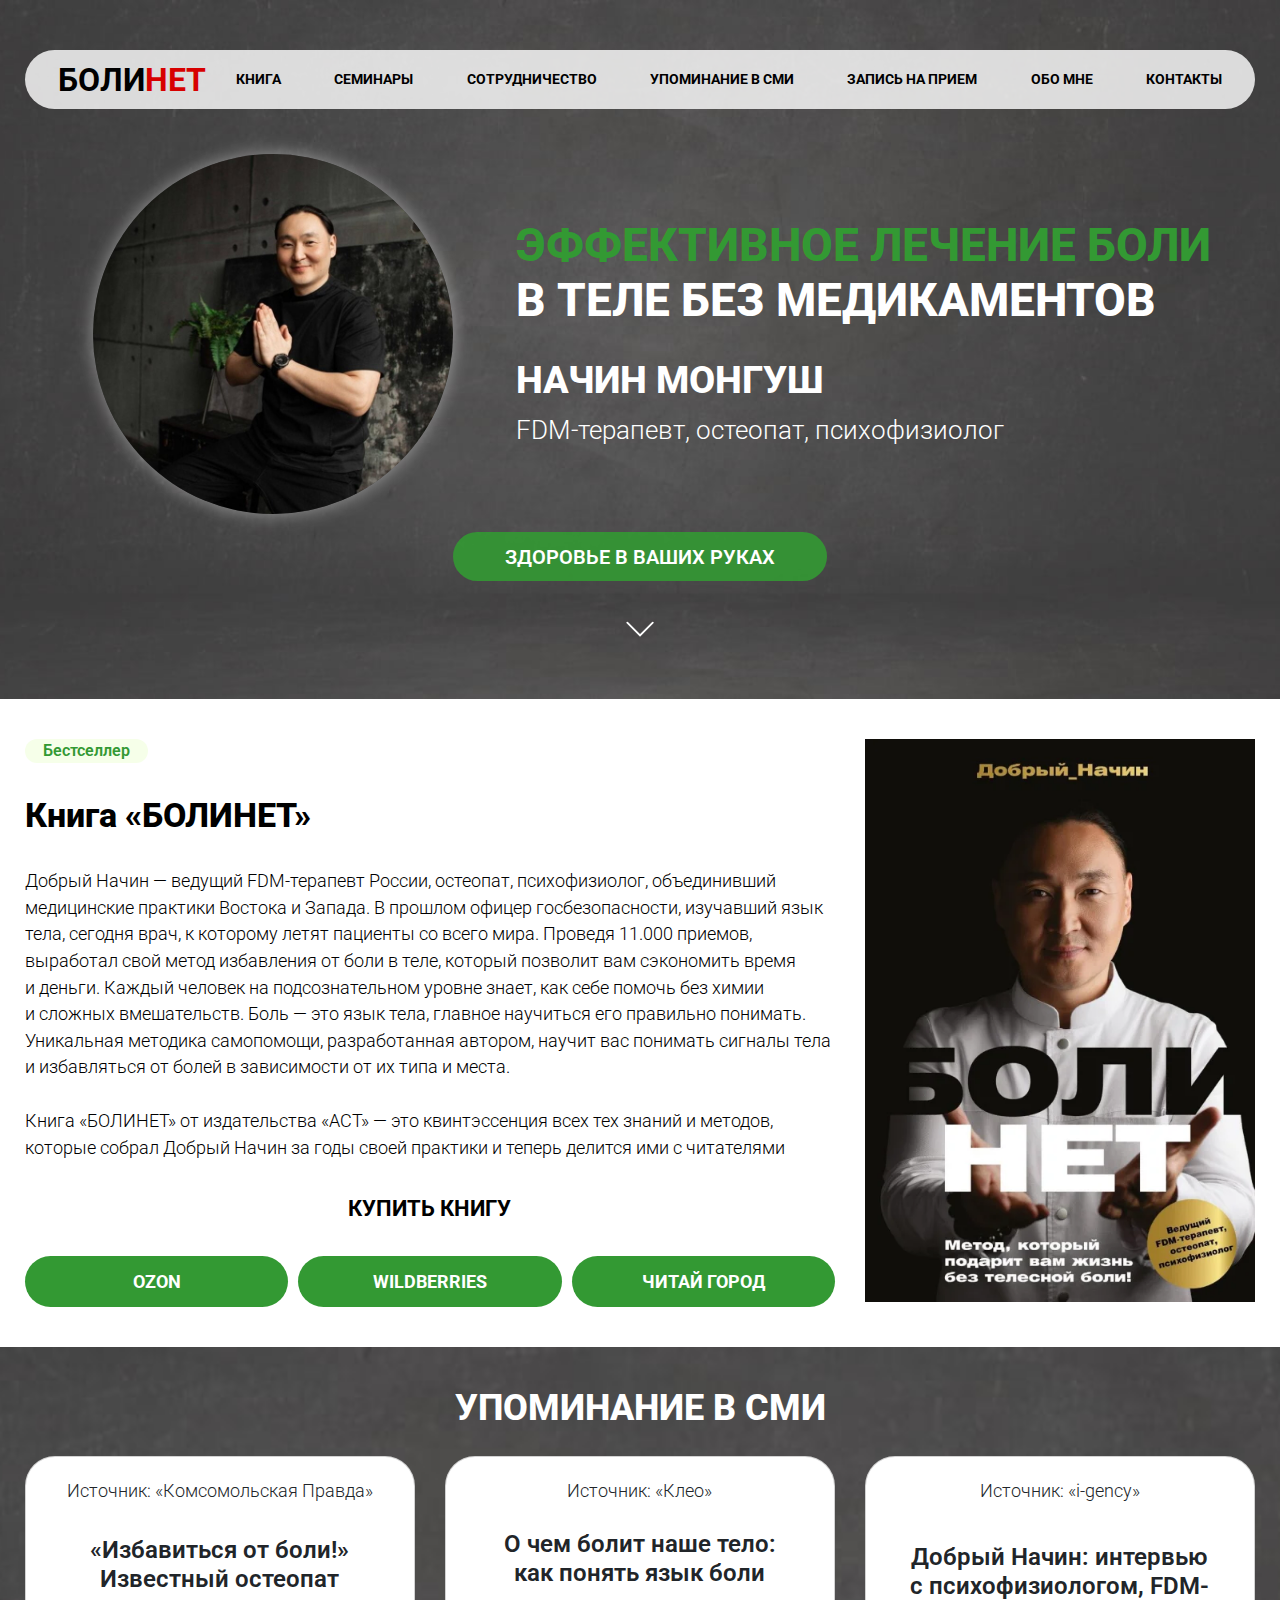
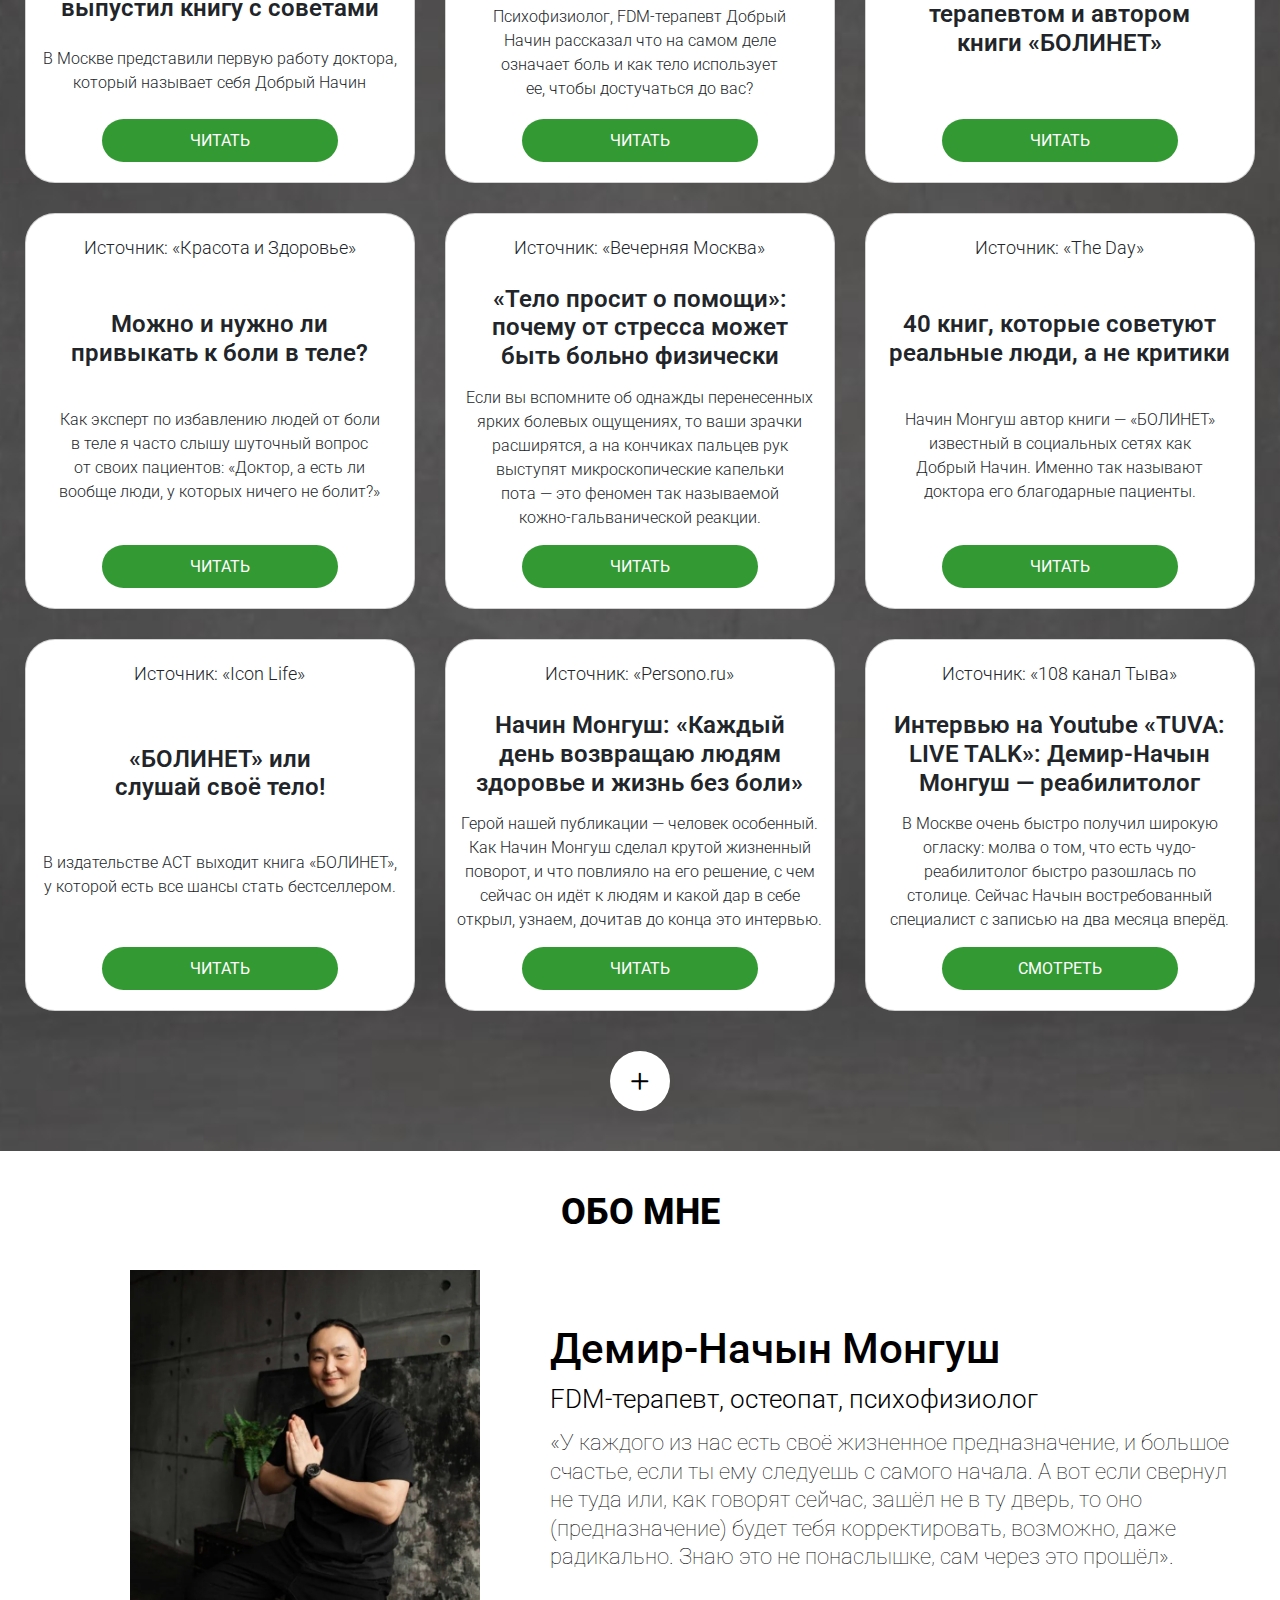
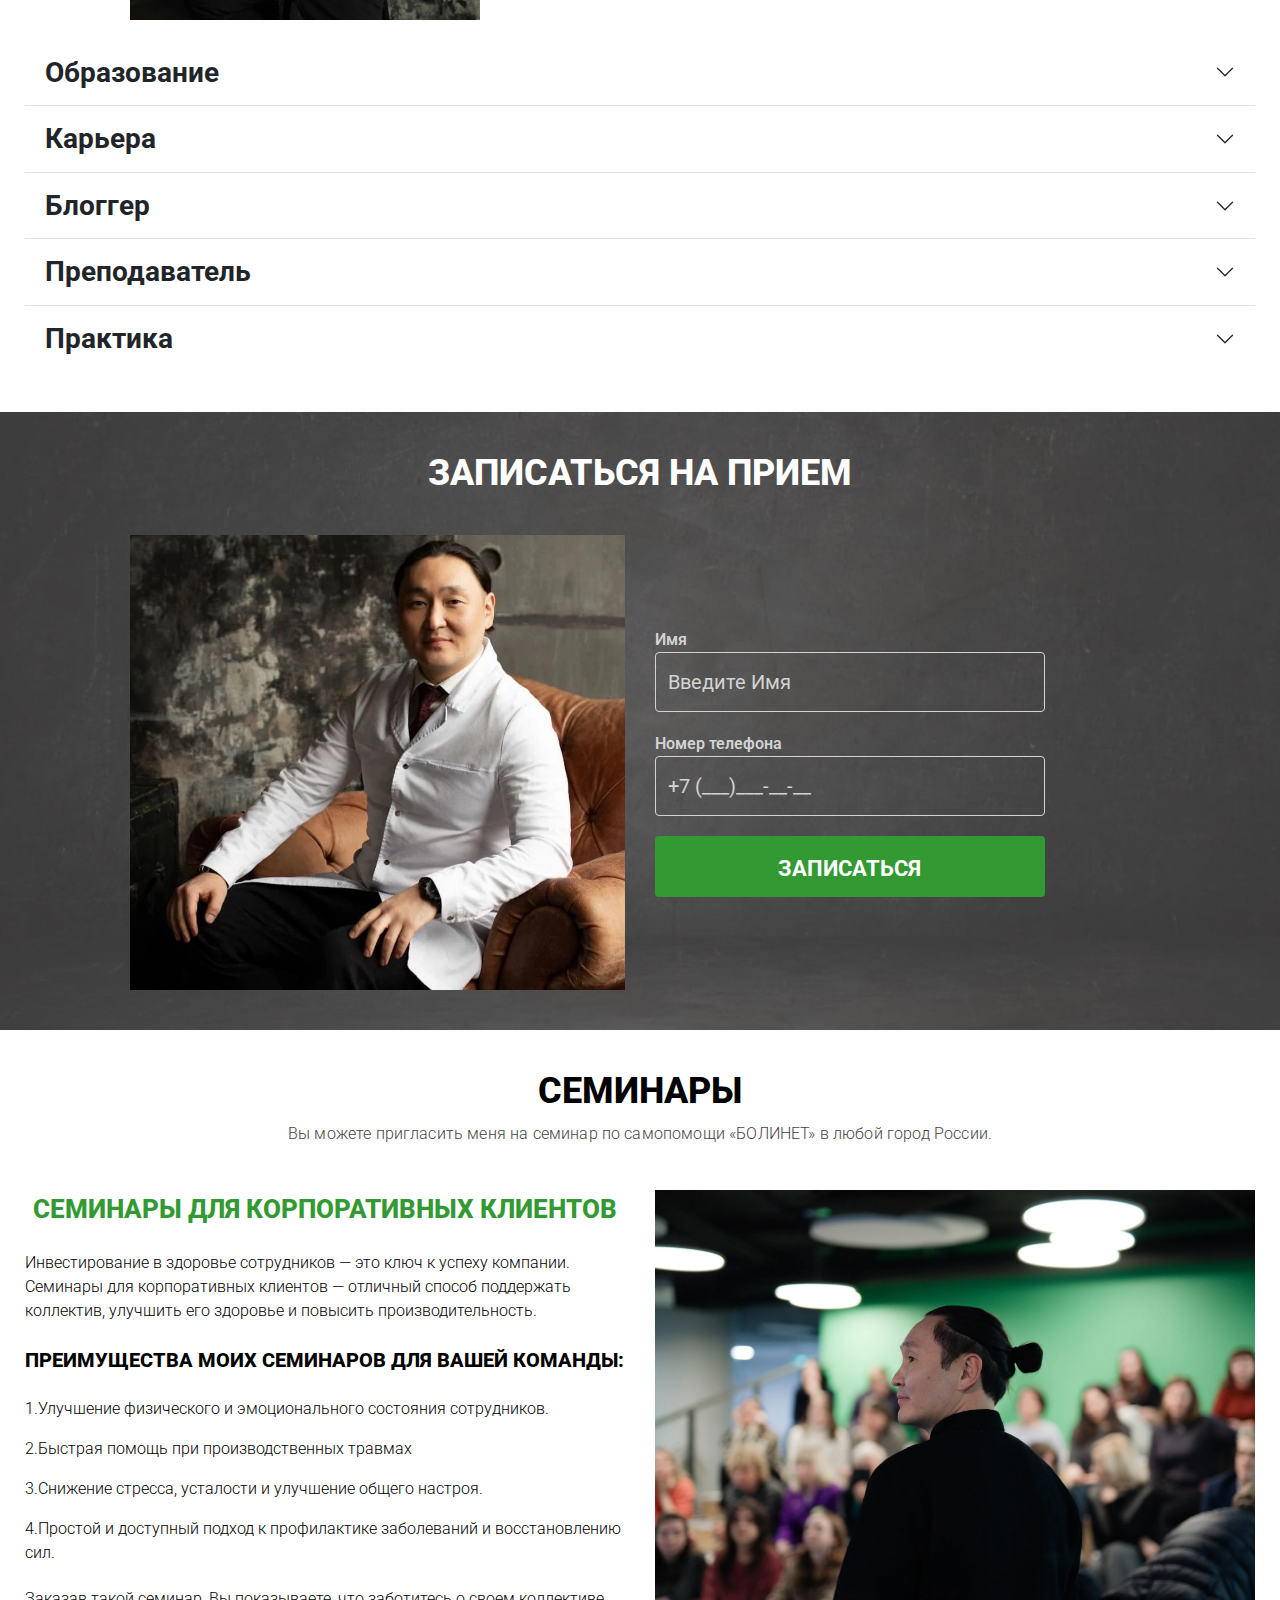
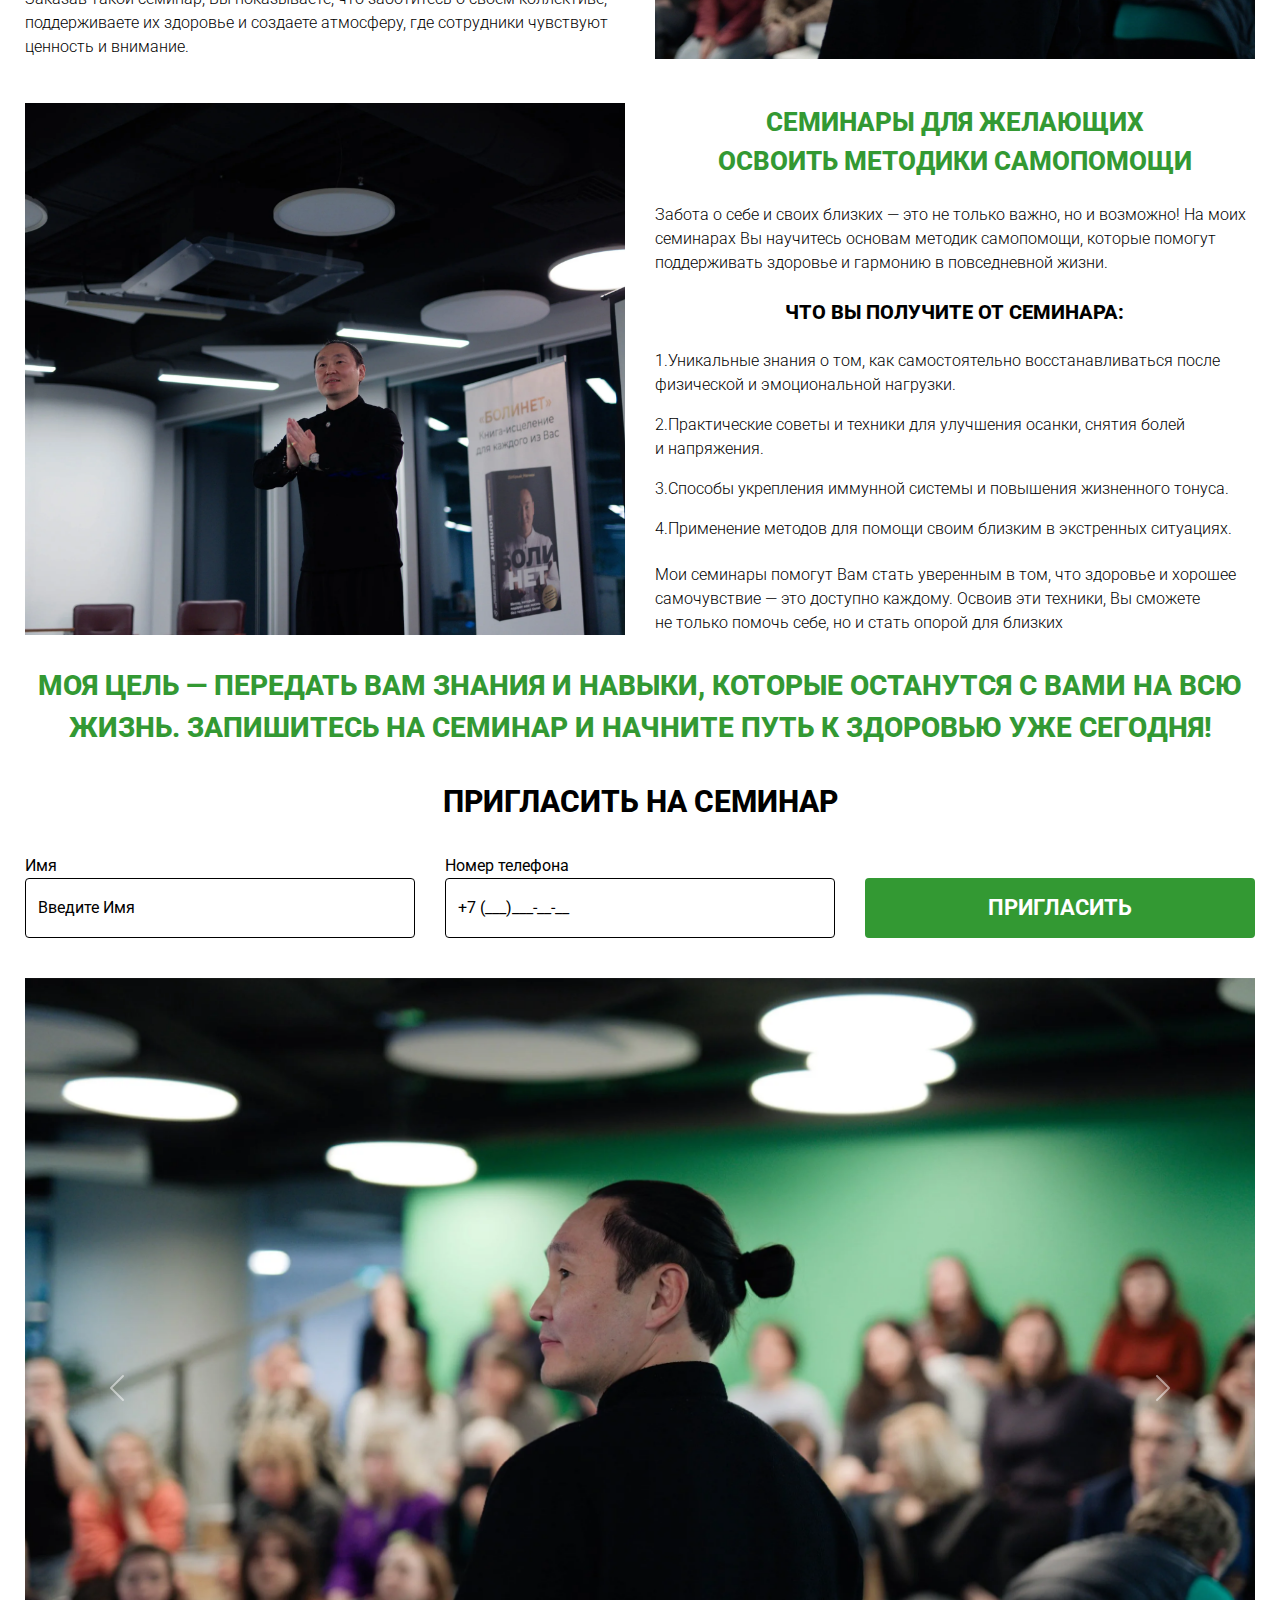
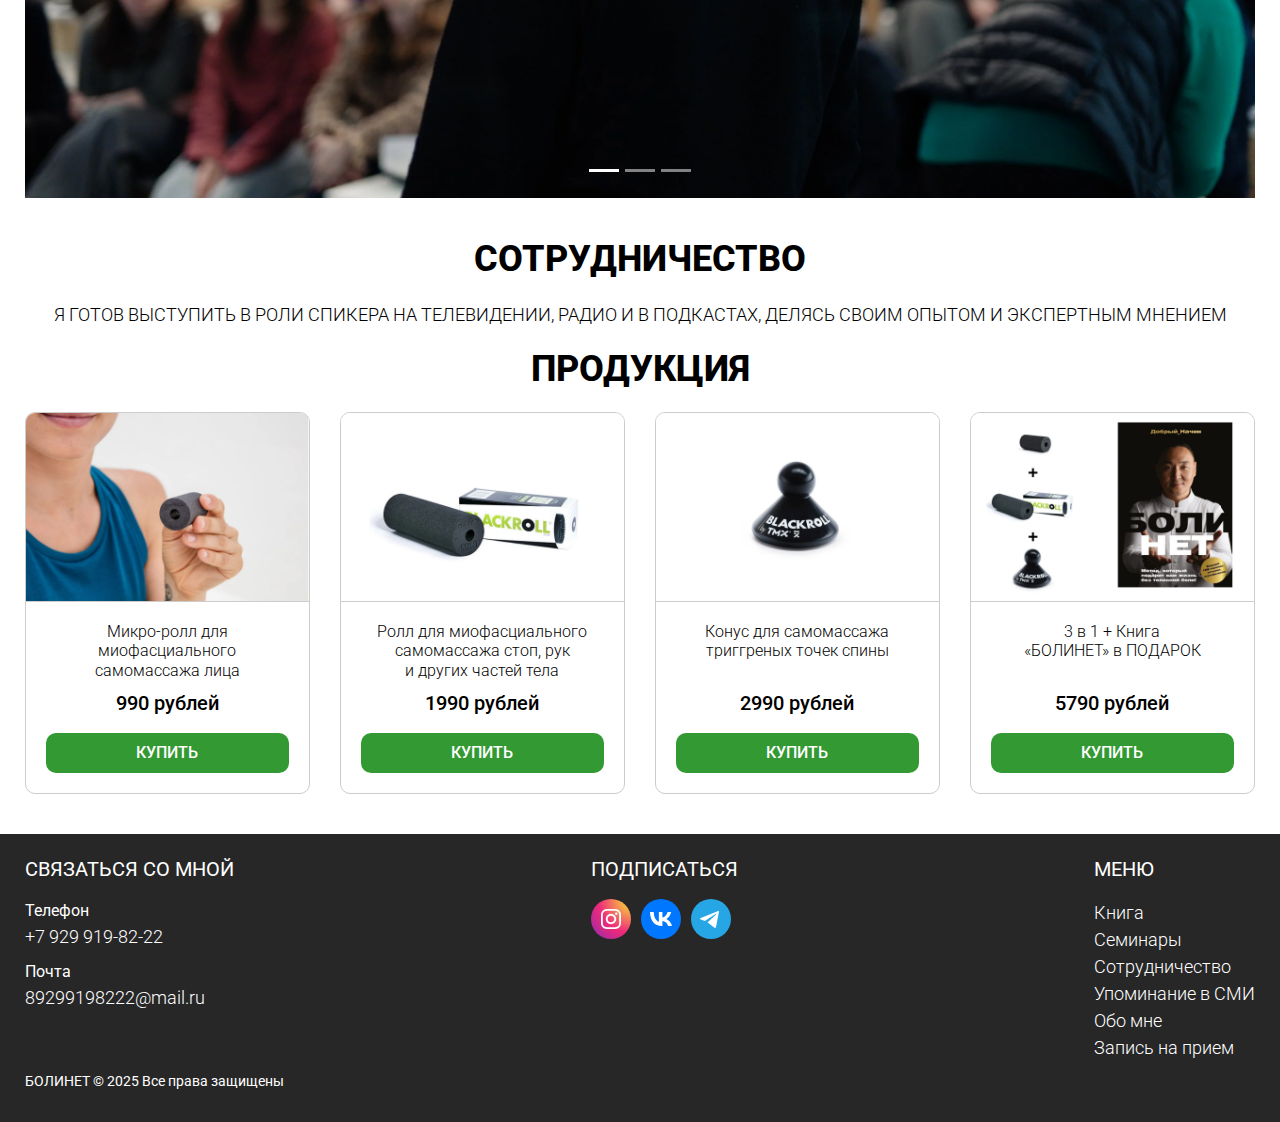
==== commit cf52269a: "fix margin" ====
--- a/index.html
+++ b/index.html
@@ -2,6 +2,6 @@
 	" target="_blank"><img src="./img/instagram.svg" alt="Инстаграм"></a> <a href="https://vk.com/club226574762" target="_blank"><img src="./img/vk.svg" alt="Вконтакте"></a> <a href="https://t.me/Dobryi_Nachin_Method
 	" target="_blank"><img src="./img/telegram.svg" alt="Телеграм"></a></div></div><main class="docs"><section class="book" id="book"><div class="container"><div class="book__inner grid6 grid-tablet2 grid-mob"><div class="book__item"><div class="book__bage"> Бестселлер</div><div class="book__title"> Книга &#171;БОЛИНЕТ&#187;</div><div class="book__descr"> Добрый Начин&#160;&#8212; ведущий FDM-терапевт России, остеопат, психофизиолог, объединивший медицинские практики Востока и Запада. В&#160;прошлом офицер госбезопасности, изучавший язык тела, сегодня врач, к&#160;которому летят пациенты со всего мира. Проведя 11.000 приемов, выработал свой метод избавления от&#160;боли в&#160;теле, который позволит вам сэкономить время и&#160;деньги. Каждый человек на&#160;подсознательном уровне знает, как себе помочь без химии и&#160;сложных вмешательств. Боль&#160;&#8212; это язык тела, главное научиться его правильно понимать. Уникальная методика самопомощи, разработанная автором, научит вас понимать сигналы тела и&#160;избавляться от&#160;болей в&#160;зависимости от&#160;их&#160;типа и&#160;места.</div><div class="book__descr"> Книга &#171;БОЛИНЕТ&#187; от&#160;издательства &#171;АСТ&#187;&#160;&#8212; это квинтэссенция всех тех знаний и&#160;методов, которые собрал Добрый Начин за&#160;годы своей практики и&#160;теперь делится ими с&#160;читателями</div><div class="book__pay"><div class="book__pay-title"> Купить книгу</div><div class="book__pay-wrapper"> <a href="https://ozon.ru/t/pLGOLzR" target="_blank" class="book-btn">Ozon</a> <a href="https://www.wildberries.ru/catalog/259217447/detail.aspx?targetUrl=MS&size=403116218" target="_blank" class="book-btn">Wildberries</a> <a href="https://www.chitai-gorod.ru/product/bolinet-metod-kotoryy-podarit-vam-zhizn-bez-telesnoy-boli-3030238" target="_blank" class="book-btn">Читай город</a></div></div></div><div class="book__item2"><picture><source srcset="./img/book.webp 1x, ./img/book@2x.webp 2x" type="image/webp"><source srcset="./img/book.jpg 1x, ./img/book@2x.jpg 2x" type="image/jpeg"> <img src="./img/book.jpg" srcset="./img/book@2x.jpg" alt="Книга"></picture></div></div></div></section><section class="media" id="media"><div class="container"><h2 class="media__title">Упоминание в&#160;сми</h2><div class="grid6 grid-tablet2 grid-mob"><div class="card"><div class="card__source"> Источник: &#171;Комсомольская Правда&#187;</div><div class="card__title"> &#171;Избавиться от&#160;боли!&#187; Известный остеопат выпустил книгу с&#160;советами</div><div class="card__text"> В&#160;Москве представили первую работу доктора, который называет себя Добрый Начин</div> <a href="https://www.kp.ru/daily/27670.5/5021678/" class="card__btn" target="_blank">Читать</a></div><div class="card"><div class="card__source"> Источник: &#171;Клео&#187;</div><div class="card__title"> О&#160;чем болит наше тело: как понять язык боли</div><div class="card__text"> Психофизиолог, FDM-терапевт Добрый Начин рассказал что на&#160;самом деле означает боль и&#160;как тело использует ее, чтобы достучаться до&#160;вас?</div> <a href="https://www.kleo.ru/items/zdorovie/o-chem-bolit-nashe-telo-kak-ponjat-jazyk-boli.shtml" class="card__btn" target="_blank">Читать</a></div><div class="card"><div class="card__source"> Источник: &#171;i-gency&#187;</div><div class="card__title"> Добрый Начин: интервью с&#160;психофизиологом, FDM-терапевтом и&#160;автором книги &#171;БОЛИНЕТ&#187;</div><div class="card__text"></div> <a href="https://i-gency.ru/lifestyle/dobryj-nachin-intervyu-s-psihofiziologom-fdm-terapevtom-i-avtorom-knigi-bolinet/" class="card__btn" target="_blank">Читать</a></div><div class="card"><div class="card__source"> Источник: &#171;Красота и&#160;Здоровье&#187;</div><div class="card__title"> Можно и&#160;нужно&#160;ли привыкать к&#160;боли в&#160;теле?</div><div class="card__text"> Как эксперт по&#160;избавлению людей от&#160;боли в&#160;теле я&#160;часто слышу шуточный вопрос от&#160;своих пациентов: &#171;Доктор, а есть&#160;ли вообще люди, у&#160;которых ничего не&#160;болит?&#187;</div> <a href="https://www.kiz.ru/content/zdorove/zabolevaniya/mozhno-i-nuzhno-li-privykat-k-boli-v-tele/" class="card__btn" target="_blank">Читать</a></div><div class="card"><div class="card__source"> Источник: &#171;Вечерняя Москва&#187;</div><div class="card__title"> &#171;Тело просит о&#160;помощи&#187;: почему от&#160;стресса может быть больно физически</div><div class="card__text"> Если вы&#160;вспомните об&#160;однажды перенесенных ярких болевых ощущениях, то&#160;ваши зрачки расширятся, а&#160;на&#160;кончиках пальцев рук выступят микроскопические капельки пота&#160;&#8212; это феномен так называемой кожно-гальванической реакции.</div> <a href="https://vm.ru/news/1173232-telo-prosit-o-pomoshi-pochemu-ot-stressa-mozhet-byt-bolno-fizicheski?utm_content=spw-exclusives" class="card__btn" target="_blank">Читать</a></div><div class="card"><div class="card__source"> Источник: &#171;The Day&#187;</div><div class="card__title"> 40 книг, которые советуют реальные люди, а&#160;не&#160;критики</div><div class="card__text"> Начин Монгуш автор книги&#160;&#8212; &#171;БОЛИНЕТ&#187; известный в&#160;социальных сетях как Добрый Начин. Именно так называют доктора его благодарные пациенты.</div> <a href="https://theday.ru/svobodnoe-vremya/40-knig-kotorye-sovetuyut-realnye-lyudi-a-ne-kritiki/" class="card__btn" target="_blank">Читать</a></div><div class="card"><div class="card__source"> Источник: &#171;Icon Life&#187;</div><div class="card__title"> &#171;БОЛИНЕТ&#187; или слушай своё тело!</div><div class="card__text"> В&#160;издательстве АСТ выходит книга &#171;БОЛИНЕТ&#187;, у&#160;которой есть все шансы стать бестселлером.</div> <a href="https://iconlife.ru/razvlecheniya/books/3634-boli-net-ili-slushaj-svojo-telo" class="card__btn" target="_blank">Читать</a></div><div class="card"><div class="card__source"> Источник: &#171;Persono.ru&#187;</div><div class="card__title"> Начин Монгуш: &#171;Каждый день возвращаю людям здоровье и&#160;жизнь без боли&#187;</div><div class="card__text"> Герой нашей публикации&#160;&#8212; человек особенный. Как Начин Монгуш сделал крутой жизненный поворот, и&#160;что повлияло на&#160;его решение, с&#160;чем сейчас он&#160;идёт к&#160;людям и&#160;какой дар в&#160;себе открыл, узнаем, дочитав до&#160;конца это интервью.</div> <a href="https://persono-ru.turbopages.org/persono.ru/s/blog/beauty/nachin-mongush/" class="card__btn" target="_blank">Читать</a></div><div class="card"><div class="card__source"> Источник: &#171;108 канал Тыва&#187;</div><div class="card__title"> Интервью на&#160;Youtube &#171;TUVA: LIVE TALK&#187;: Демир-Начын Монгуш&#160;&#8212; реабилитолог</div><div class="card__text"> В&#160;Москве очень быстро получил широкую огласку: молва о&#160;том, что есть чудо-реабилитолог быстро разошлась по столице. Сейчас Начын востребованный специалист с&#160;записью на&#160;два месяца вперёд.</div> <a href="https://www.youtube.com/watch?v=5qd30udIGVw" class="card__btn" target="_blank">Смотреть</a></div></div><div class="media__more"><a href="card.html" class="mediafull__btn"><i class="bi bi-plus"></i></a></div></div></section><section class="about" id="about"><div class="container"><h2 class="about__title">Обо мне</h2><div class="about__wrapper grid12"><div class="about__photo"><picture><source srcset="./img/photo.webp 1x, ./img/photo@2x.webp 2x" type="image/webp"><source srcset="./img/photo.jpg 1x, ./img/photo@2x.jpg 2x" type="image/jpeg"> <img src="./img/photo.jpg" srcset="./img/photo@2x.jpg" alt="Фото"></picture></div><div class="about__info"><div class="about__name">Демир-Начын Монгуш</div><div class="about__profession">FDM-терапевт, остеопат, психофизиолог</div><div class="about__text">&#171;У&#160;каждого из&#160;нас есть своё жизненное предназначение, и&#160;большое счастье, если ты&#160;ему следуешь с&#160;самого начала. А&#160;вот если свернул не&#160;туда или, как говорят сейчас, зашёл не&#160;в&#160;ту&#160;дверь, то&#160;оно (предназначение) будет тебя корректировать, возможно, даже радикально. Знаю это не&#160;понаслышке, сам через это прошёл&#187;.</div></div></div><div class="accordion accordion-flush" id="accordionFlushExample"><div class="accordion-item"><h2 class="accordion-header"> <button class="accordion-button collapsed" type="button" data-bs-toggle="collapse" data-bs-target="#flush-collapseOne" aria-expanded="false" aria-controls="flush-collapseOne"> Образование</button></h2><div id="flush-collapseOne" class="accordion-collapse collapse" data-bs-parent="#accordionFlushExample"><div class="accordion-body"><ul><li>Академия ФСБ</li><li>Мед колледж</li><li>Институт Восточной медицины</li><li>FDM Академия</li><li>Институт фасциальных манипуляций Стекко</li><li>Остеопатическая школа&#160;А. Иванова</li><li>Остеопатическая школа&#160;Ю. Кима</li><li>Учебный центр&#160;А. Огулова</li><li>Академия Физической Реабилитации</li><li>МГУ кафедра психофизиологии</li></ul></div></div></div><div class="accordion-item"><h2 class="accordion-header"> <button class="accordion-button collapsed" type="button" data-bs-toggle="collapse" data-bs-target="#flush-collapseTwo" aria-expanded="false" aria-controls="flush-collapseTwo"> Карьера</button></h2><div id="flush-collapseTwo" class="accordion-collapse collapse" data-bs-parent="#accordionFlushExample"><div class="accordion-body"><p>До&#160;2017 года служил в&#160;органах безопасности на&#160;различных должностях, в&#160;том числе руководящих. Уволился по&#160;состоянию здоровья в&#160;звании подполковника.</p><p>Столкнувшись с&#160;собственными проблемами опорно-двигательного аппарата, перенеся 3 операции на позвоночнике, сначала сам смог себя вернуть к&#160;полноценной жизни и&#160;решил посвятить свою жизнь помощи людям, столкнувшимися с&#160;такими&#160;же трудностями.</p><p>С&#160;2017 года получив медицинское образование, пройдя обучение в&#160;лучших российских и&#160;международных школах по&#160;остеопатии, мануальной терапии, традиционной китайской медицине и&#160;психофизиологии веду обширную практику и&#160;каждый день возвращаю своим пациентам жизнь без боли.</p><p>Проведя более 11 тысяч приемов разработал уникальную систему самопомощи и&#160;написал книгу &#171;БОЛИНЕТ&#187;, которую издал самый крупный книжный холдинг России&#160;&#8212; &#171;ЭКСМО-АСТ&#187;.</p></div></div></div><div class="accordion-item"><h2 class="accordion-header"> <button class="accordion-button collapsed" type="button" data-bs-toggle="collapse" data-bs-target="#flush-collapseThree" aria-expanded="false" aria-controls="flush-collapseThree"> Блоггер</button></h2><div id="flush-collapseThree" class="accordion-collapse collapse" data-bs-parent="#accordionFlushExample"><div class="accordion-body"><div class="accordion-title">Мои соцсети</div><div class="about__social"> <a href="https://www.instagram.com/dobryi_nachin?igsh=YndjcWNjajVtOGR3
             " target="_blank"><img src="./img/instagram.svg" alt="Инстаграм"></a> <a href="https://vk.com/club226574762" target="_blank"><img src="./img/vk.svg" alt="Вконтакте"></a> <a href="https://t.me/Dobryi_Nachin_Method
-            " target="_blank"><img src="./img/telegram.svg" alt="Телеграм"></a></div></div></div></div><div class="accordion-item"><h2 class="accordion-header"> <button class="accordion-button collapsed" type="button" data-bs-toggle="collapse" data-bs-target="#flush-collapseFour" aria-expanded="false" aria-controls="flush-collapseThree"> Преподаватель</button></h2><div id="flush-collapseFour" class="accordion-collapse collapse" data-bs-parent="#accordionFlushExample"><div class="accordion-body"><div class="accordion-title"> Веду курсы:</div><p> 1. Для коллег-реабилитологов, кто уже помогает или хочет научиться помогать людям возвращать жизнь без телесной боли.</p> 2. Курсы для абсолютно всех людей, кто хочет научиться помогать самому себе или своим близким людям избавляться от&#160;болей в&#160;теле. Курс построен на&#160;методике по&#160;распознаванию языка боли человека.</div></div></div><div class="accordion-item"><h2 class="accordion-header"> <button class="accordion-button collapsed" type="button" data-bs-toggle="collapse" data-bs-target="#flush-collapseFive" aria-expanded="false" aria-controls="flush-collapseThree"> Практика</button></h2><div id="flush-collapseFive" class="accordion-collapse collapse" data-bs-parent="#accordionFlushExample"><div class="accordion-body"><div class="accordion-title">Эксперт по&#160;БОЛИ:</div><p>Избавляю от&#160;болей в&#160;теле, вызванных мышечно&#160;&#8212; фасциальными нарушениями. А&#160;также исправляю дисфункции моче-половой и&#160;пищеварительной систем</p></div></div></div></div></div></section><section class="registration" id="registration"><div class="container"><h2 class="registration__title">Записаться на&#160;прием</h2><div class="grid12"><div class="registration__photo"><picture><source srcset="./img/formphoto.webp 1x, ./img/formphoto@2x.webp 2x" type="image/webp"><source srcset="./img/formphoto.jpg 1x, ./img/formphoto@2x.jpg 2x" type="image/jpeg"> <img src="./img/formphoto.jpg" srcset="./img/formphoto@2x.jpg" alt="Фото"></picture></div><form action="#" method="post" class="registration__form"> <label>Имя <input type="text" placeholder="Введите Имя" required></label> <label>Номер телефона <input class="phone" type="tel" placeholder="+7 (___)___-__-__" required/></label> <button class="button openModalBtn">Записаться</button></form></div></div></section><section class="seminar" id="seminar"><div class="container"><h2 class="seminar__title">Семинары</h2><div class="seminar__descr">Вы&#160;можете пригласить меня на&#160;семинар по&#160;самопомощи &#171;БОЛИНЕТ&#187; в&#160;любой город России.</div><div class="product grid12"><div class="product__item"><div class="product__title"> Семинары для корпоративных клиентов</div><div class="product__text"> Инвестирование в&#160;здоровье сотрудников&#160;&#8212; это ключ к&#160;успеху компании. Семинары для корпоративных клиентов&#160;&#8212; отличный способ поддержать коллектив, улучшить его здоровье и&#160;повысить производительность.</div><div class="product__subtitle"> Преимущества моих семинаров для Вашей команды:</div><div class="product__text "><p>1.Улучшение физического и&#160;эмоционального состояния сотрудников.</p><p>2.Быстрая помощь при производственных травмах</p><p>3.Снижение стресса, усталости и&#160;улучшение общего настроя.</p><p>4.Простой и&#160;доступный подход к&#160;профилактике заболеваний и&#160;восстановлению сил.</p></div><div class="product__text"> Заказав такой семинар, Вы&#160;показываете, что заботитесь о&#160;своем коллективе, поддерживаете их&#160;здоровье и&#160;создаете атмосферу, где сотрудники чувствуют ценность и&#160;внимание.</div></div><div class="product__photo"><picture><source srcset="./img/product1.webp 1x, ./img/product1@2x.webp 2x" type="image/webp"><source srcset="./img/product1.jpg 1x, ./img/product1@2x.jpg 2x" type="image/jpeg"> <img src="./img/product1.jpg" alt="Фото"></picture></div></div><div class="product grid12"><div class="product__photo"><picture><source srcset="./img/product2.webp 1x, ./img/product2@2x.webp 2x" type="image/webp"><source srcset="./img/product2.jpg 1x, ./img/product2@2x.jpg 2x" type="image/jpeg"> <img src="./img/product2.jpg" alt="Фото"></picture></div><div class="product__item"><div class="product__title"> Семинары для желающих освоить методики самопомощи</div><div class="product__text"> Забота о&#160;себе и&#160;своих близких&#160;&#8212; это не&#160;только важно, но&#160;и&#160;возможно! На&#160;моих семинарах Вы&#160;научитесь основам методик самопомощи, которые помогут поддерживать здоровье и&#160;гармонию в&#160;повседневной жизни.</div><div class="product__subtitle"> Что вы&#160;получите от&#160;семинара:</div><div class="product__text "><p>1.Уникальные знания о&#160;том, как самостоятельно восстанавливаться после физической и&#160;эмоциональной нагрузки.</p><p>2.Практические советы и&#160;техники для улучшения осанки, снятия болей и&#160;напряжения.</p><p>3.Способы укрепления иммунной системы и&#160;повышения жизненного тонуса.</p><p>4.Применение методов для помощи своим близким в&#160;экстренных ситуациях.</p></div><div class="product__text"> Мои семинары помогут Вам стать уверенным в&#160;том, что здоровье и&#160;хорошее самочувствие&#160;&#8212; это доступно каждому. Освоив эти техники, Вы&#160;сможете не&#160;только помочь себе, но&#160;и&#160;стать опорой для близких</div></div></div><div class="seminar__info"> Моя цель&#160;&#8212; передать Вам знания и&#160;навыки, которые останутся с&#160;Вами на&#160;всю жизнь. Запишитесь на&#160;семинар и&#160;начните путь к&#160;здоровью уже сегодня!</div><div class="seminar__text"> Пригласить на&#160;семинар</div><form action="#" method="post" class="seminar__form grid12"> <label>Имя <input type="text" placeholder="Введите Имя" required></label> <label>Номер телефона <input class="phone" type="tel" placeholder="+7 (___)___-__-__" required/></label> <button class="button button1 openModalBtn">Пригласить</button></form></div></section><div class="image"><div class="container"><div id="carouselExample" class="carousel slide"><div class="carousel-indicators"> <button type="button" data-bs-target="#carouselExampleIndicators" data-bs-slide-to="0" class="active" aria-current="true" aria-label="Slide 1"></button> <button type="button" data-bs-target="#carouselExampleIndicators" data-bs-slide-to="1" aria-label="Slide 2"></button> <button type="button" data-bs-target="#carouselExampleIndicators" data-bs-slide-to="2" aria-label="Slide 3"></button></div><div class="carousel-inner"><div class="carousel-item active"><picture><source srcset="./img/product1.webp 1x, ./img/product1@2x.webp 2x" type="image/webp"><source srcset="./img/product1.jpg 1x, ./img/product1@2x.jpg 2x" type="image/jpeg"> <img src="./img/product1.jpg" class="d-block w-100" alt="Изображение"></picture></div><div class="carousel-item"><picture><source srcset="./img/product2.webp 1x, ./img/product2@2x.webp 2x" type="image/webp"><source srcset="./img/product2.jpg 1x, ./img/product2@2x.jpg 2x" type="image/jpeg"> <img src="./img/product2.jpg" class="d-block w-100" alt="Изображение"></picture></div><div class="carousel-item"><picture><source srcset="./img/product1.webp 1x, ./img/product1@2x.webp 2x" type="image/webp"><source srcset="./img/product1.jpg 1x, ./img/product1@2x.jpg 2x" type="image/jpeg"> <img src="./img/product1.jpg" class="d-block w-100" alt="Изображение"></picture></div></div> <button class="carousel-control-prev" type="button" data-bs-target="#carouselExample" data-bs-slide="prev"><span class="carousel-control-prev-icon" aria-hidden="true"></span> <span class="visually-hidden">Предыдущий</span></button> <button class="carousel-control-next" type="button" data-bs-target="#carouselExample" data-bs-slide="next"><span class="carousel-control-next-icon" aria-hidden="true"></span> <span class="visually-hidden">Следующий</span></button></div></div></div><section class="collab" id="collab"><div class="container"><h2 class="collab__title">Сотрудничество</h2><div class="collab__text"> Я&#160;готов выступить в&#160;роли спикера на&#160;телевидении, радио и&#160;в&#160;подкастах, делясь своим опытом и&#160;экспертным мнением</div></div><div class="roll"><div class="container"><h2 class="collab__title">Продукция</h2><div class="roll__wrapper grid12 grid-tablet3 grid-mob"><div class="roll__card"><picture><source srcset="./img/cardimg.webp 1x, ./img/cardimg@2x.webp 2x" type="image/webp"><source srcset="./img/cardimg.jpg 1x, ./img/cardimg@2x.jpg 2x" type="image/jpeg"> <img src="./img/cardimg.jpg" class="roll__card-img" alt="Фото"></picture><div class="roll__card-body"><h5 class="roll__card-title">Микро-ролл для миофасциального самомассажа лица</h5><div class="roll__card-footer"><div class="roll__card-price">990 рублей</div> <button class="button button__card">Купить</button></div></div></div><div class="roll__card"><picture><source srcset="./img/cardimg1.webp 1x, ./img/cardimg1@2x.webp 2x" type="image/webp"><source srcset="./img/cardimg1.jpg 1x, ./img/cardimg1@2x.jpg 2x" type="image/jpeg"> <img src="./img/cardimg1.jpg" class="roll__card-img" alt="Фото"></picture><div class="roll__card-body"><h5 class="roll__card-title">Ролл для миофасциального самомассажа стоп, рук и&#160;других частей тела</h5><div class="roll__card-footer"><div class="roll__card-price">1990 рублей</div> <button class="button button__card">Купить</button></div></div></div><div class="roll__card"><picture><source srcset="./img/cardimg2.webp 1x, ./img/cardimg2@2x.webp 2x" type="image/webp"><source srcset="./img/cardimg2.jpg 1x, ./img/cardimg2@2x.jpg 2x" type="image/jpeg"> <img src="./img/cardimg2.jpg" class="roll__card-img" alt="Фото"></picture><div class="roll__card-body"><h5 class="roll__card-title">Конус для самомассажа тригрреных точек спины</h5><div class="roll__card-footer"><div class="roll__card-price">2990 рублей</div> <button class="button button__card">Купить</button></div></div></div><div class="roll__card"><picture><source srcset="./img/bonus.webp 1x, ./img/bonus@2x.webp 2x" type="image/webp"><source srcset="./img/bonus.jpg 1x, ./img/bonus@2x.jpg 2x" type="image/jpeg"> <img src="./img/bonus.jpg" class="roll__card-img" alt="Фото"></picture><div class="roll__card-body"><h5 class="roll__card-title">3 в&#160;1 + Книга &#171;БОЛИНЕТ&#187; в&#160;ПОДАРОК</h5><div class="roll__card-footer"><div class="roll__card-price">5790 рублей</div> <button class="button button__card">Купить</button></div></div></div></div></div></div></section></main><div class="scrolltop"><i class="bi bi-arrow-up-circle"></i></div><div id="myModal" class="modal"><div class="modal-content"><div class="modal__header"> <span class="close">&#215;</span><div class="message"><p>Ваше сообщение отправлено!</p><p>Мы&#160;свяжемся с&#160;Вами в&#160;ближайшее время.</p></div></div></div></div><footer class="footer" id="footer"><div class="container"><div class="footer__menu "><div class="footer__item"><div class="footer__title"> связаться со&#160;мной</div><div class="footer__elem"><div class="footer__name"> Телефон</div><div class="footer__text"> <a href="tel:+79299198222">+7&#160;929&#160;919-82-22</a></div></div><div class="footer__elem"><div class="footer__name"> Почта</div><div class="footer__text"> <a href="mailto:89299198222@mail.ru">89299198222@mail.ru</a></div></div></div><div class="footer__item"><div class="footer__title"> Подписаться</div><div class="about__social"> <a href="https://www.instagram.com/dobryi_nachin?igsh=YndjcWNjajVtOGR3
+            " target="_blank"><img src="./img/telegram.svg" alt="Телеграм"></a></div></div></div></div><div class="accordion-item"><h2 class="accordion-header"> <button class="accordion-button collapsed" type="button" data-bs-toggle="collapse" data-bs-target="#flush-collapseFour" aria-expanded="false" aria-controls="flush-collapseThree"> Преподаватель</button></h2><div id="flush-collapseFour" class="accordion-collapse collapse" data-bs-parent="#accordionFlushExample"><div class="accordion-body"><div class="accordion-title"> Веду курсы:</div><p> 1. Для коллег-реабилитологов, кто уже помогает или хочет научиться помогать людям возвращать жизнь без телесной боли.</p> 2. Курсы для абсолютно всех людей, кто хочет научиться помогать самому себе или своим близким людям избавляться от&#160;болей в&#160;теле. Курс построен на&#160;методике по&#160;распознаванию языка боли человека.</div></div></div><div class="accordion-item"><h2 class="accordion-header"> <button class="accordion-button collapsed" type="button" data-bs-toggle="collapse" data-bs-target="#flush-collapseFive" aria-expanded="false" aria-controls="flush-collapseThree"> Практика</button></h2><div id="flush-collapseFive" class="accordion-collapse collapse" data-bs-parent="#accordionFlushExample"><div class="accordion-body"><div class="accordion-title">Эксперт по&#160;БОЛИ:</div><p>Избавляю от&#160;болей в&#160;теле, вызванных мышечно&#160;&#8212; фасциальными нарушениями. А&#160;также исправляю дисфункции моче-половой и&#160;пищеварительной систем</p></div></div></div></div></div></section><section class="registration" id="registration"><div class="container"><h2 class="registration__title">Записаться на&#160;прием</h2><div class="grid12"><div class="registration__photo"><picture><source srcset="./img/formphoto.webp 1x, ./img/formphoto@2x.webp 2x" type="image/webp"><source srcset="./img/formphoto.jpg 1x, ./img/formphoto@2x.jpg 2x" type="image/jpeg"> <img src="./img/formphoto.jpg" srcset="./img/formphoto@2x.jpg" alt="Фото"></picture></div><form action="#" method="post" class="registration__form"> <label>Имя <input type="text" placeholder="Введите Имя" required></label> <label>Номер телефона <input class="phone" type="tel" placeholder="+7 (___)___-__-__" required/></label> <button class="button openModalBtn">Записаться</button></form></div></div></section><section class="seminar" id="seminar"><div class="container"><h2 class="seminar__title">Семинары</h2><div class="seminar__descr">Вы&#160;можете пригласить меня на&#160;семинар по&#160;самопомощи &#171;БОЛИНЕТ&#187; в&#160;любой город России.</div><div class="product grid12"><div class="product__item"><div class="product__title"> Семинары для корпоративных клиентов</div><div class="product__text"> Инвестирование в&#160;здоровье сотрудников&#160;&#8212; это ключ к&#160;успеху компании. Семинары для корпоративных клиентов&#160;&#8212; отличный способ поддержать коллектив, улучшить его здоровье и&#160;повысить производительность.</div><div class="product__subtitle"> Преимущества моих семинаров для Вашей команды:</div><div class="product__text "><p>1.Улучшение физического и&#160;эмоционального состояния сотрудников.</p><p>2.Быстрая помощь при производственных травмах</p><p>3.Снижение стресса, усталости и&#160;улучшение общего настроя.</p><p>4.Простой и&#160;доступный подход к&#160;профилактике заболеваний и&#160;восстановлению сил.</p></div><div class="product__text"> Заказав такой семинар, Вы&#160;показываете, что заботитесь о&#160;своем коллективе, поддерживаете их&#160;здоровье и&#160;создаете атмосферу, где сотрудники чувствуют ценность и&#160;внимание.</div></div><div class="product__photo"><picture><source srcset="./img/product1.webp 1x, ./img/product1@2x.webp 2x" type="image/webp"><source srcset="./img/product1.jpg 1x, ./img/product1@2x.jpg 2x" type="image/jpeg"> <img src="./img/product1.jpg" alt="Фото"></picture></div></div><div class="product grid12"><div class="product__photo"><picture><source srcset="./img/product2.webp 1x, ./img/product2@2x.webp 2x" type="image/webp"><source srcset="./img/product2.jpg 1x, ./img/product2@2x.jpg 2x" type="image/jpeg"> <img src="./img/product2.jpg" alt="Фото"></picture></div><div class="product__item"><div class="product__title"> Семинары для желающих освоить методики самопомощи</div><div class="product__text"> Забота о&#160;себе и&#160;своих близких&#160;&#8212; это не&#160;только важно, но&#160;и&#160;возможно! На&#160;моих семинарах Вы&#160;научитесь основам методик самопомощи, которые помогут поддерживать здоровье и&#160;гармонию в&#160;повседневной жизни.</div><div class="product__subtitle"> Что вы&#160;получите от&#160;семинара:</div><div class="product__text "><p>1.Уникальные знания о&#160;том, как самостоятельно восстанавливаться после физической и&#160;эмоциональной нагрузки.</p><p>2.Практические советы и&#160;техники для улучшения осанки, снятия болей и&#160;напряжения.</p><p>3.Способы укрепления иммунной системы и&#160;повышения жизненного тонуса.</p><p>4.Применение методов для помощи своим близким в&#160;экстренных ситуациях.</p></div><div class="product__text"> Мои семинары помогут Вам стать уверенным в&#160;том, что здоровье и&#160;хорошее самочувствие&#160;&#8212; это доступно каждому. Освоив эти техники, Вы&#160;сможете не&#160;только помочь себе, но&#160;и&#160;стать опорой для близких</div></div></div><div class="seminar__info"> Моя цель&#160;&#8212; передать Вам знания и&#160;навыки, которые останутся с&#160;Вами на&#160;всю жизнь. Запишитесь на&#160;семинар и&#160;начните путь к&#160;здоровью уже сегодня!</div><div class="seminar__text"> Пригласить на&#160;семинар</div><form action="#" method="post" class="seminar__form grid12"> <label>Имя <input type="text" placeholder="Введите Имя" required></label> <label>Номер телефона <input class="phone" type="tel" placeholder="+7 (___)___-__-__" required/></label> <button class="button button1 openModalBtn">Пригласить</button></form></div></section><div class="image"><div class="container"><div id="carouselExample" class="carousel slide"><div class="carousel-indicators"> <button type="button" data-bs-target="#carouselExampleIndicators" data-bs-slide-to="0" class="active" aria-current="true" aria-label="Slide 1"></button> <button type="button" data-bs-target="#carouselExampleIndicators" data-bs-slide-to="1" aria-label="Slide 2"></button> <button type="button" data-bs-target="#carouselExampleIndicators" data-bs-slide-to="2" aria-label="Slide 3"></button></div><div class="carousel-inner"><div class="carousel-item active"><picture><source srcset="./img/product1.webp 1x, ./img/product1@2x.webp 2x" type="image/webp"><source srcset="./img/product1.jpg 1x, ./img/product1@2x.jpg 2x" type="image/jpeg"> <img src="./img/product1.jpg" class="d-block w-100" alt="Изображение"></picture></div><div class="carousel-item"><picture><source srcset="./img/product2.webp 1x, ./img/product2@2x.webp 2x" type="image/webp"><source srcset="./img/product2.jpg 1x, ./img/product2@2x.jpg 2x" type="image/jpeg"> <img src="./img/product2.jpg" class="d-block w-100" alt="Изображение"></picture></div><div class="carousel-item"><picture><source srcset="./img/product1.webp 1x, ./img/product1@2x.webp 2x" type="image/webp"><source srcset="./img/product1.jpg 1x, ./img/product1@2x.jpg 2x" type="image/jpeg"> <img src="./img/product1.jpg" class="d-block w-100" alt="Изображение"></picture></div></div> <button class="carousel-control-prev" type="button" data-bs-target="#carouselExample" data-bs-slide="prev"><span class="carousel-control-prev-icon" aria-hidden="true"></span> <span class="visually-hidden">Предыдущий</span></button> <button class="carousel-control-next" type="button" data-bs-target="#carouselExample" data-bs-slide="next"><span class="carousel-control-next-icon" aria-hidden="true"></span> <span class="visually-hidden">Следующий</span></button></div></div></div><section class="collab" id="collab"><div class="container"><h2 class="collab__title">Сотрудничество</h2><div class="collab__text"> Я&#160;готов выступить в&#160;роли спикера на&#160;телевидении, радио и&#160;в&#160;подкастах, делясь своим опытом и&#160;экспертным мнением</div></div><div class="roll"><div class="container"><h2 class="collab__title">Продукция</h2><div class="roll__wrapper grid12 grid-tablet3 grid-mob"><div class="roll__card"><picture><source srcset="./img/cardimg.webp 1x, ./img/cardimg@2x.webp 2x" type="image/webp"><source srcset="./img/cardimg.jpg 1x, ./img/cardimg@2x.jpg 2x" type="image/jpeg"> <img src="./img/cardimg.jpg" class="roll__card-img" alt="Фото"></picture><div class="roll__card-body"><h5 class="roll__card-title">Микро-ролл для миофасциального самомассажа лица</h5><div class="roll__card-footer"><div class="roll__card-price">990 рублей</div> <button class="button button__card">Купить</button></div></div></div><div class="roll__card"><picture><source srcset="./img/cardimg1.webp 1x, ./img/cardimg1@2x.webp 2x" type="image/webp"><source srcset="./img/cardimg1.jpg 1x, ./img/cardimg1@2x.jpg 2x" type="image/jpeg"> <img src="./img/cardimg1.jpg" class="roll__card-img" alt="Фото"></picture><div class="roll__card-body"><h5 class="roll__card-title">Ролл для миофасциального самомассажа стоп, рук и&#160;других частей тела</h5><div class="roll__card-footer"><div class="roll__card-price">1990 рублей</div> <button class="button button__card">Купить</button></div></div></div><div class="roll__card"><picture><source srcset="./img/cardimg2.webp 1x, ./img/cardimg2@2x.webp 2x" type="image/webp"><source srcset="./img/cardimg2.jpg 1x, ./img/cardimg2@2x.jpg 2x" type="image/jpeg"> <img src="./img/cardimg2.jpg" class="roll__card-img" alt="Фото"></picture><div class="roll__card-body"><h5 class="roll__card-title">Конус для самомассажа триггреных точек спины</h5><div class="roll__card-footer"><div class="roll__card-price">2990 рублей</div> <button class="button button__card">Купить</button></div></div></div><div class="roll__card"><picture><source srcset="./img/bonus.webp 1x, ./img/bonus@2x.webp 2x" type="image/webp"><source srcset="./img/bonus.jpg 1x, ./img/bonus@2x.jpg 2x" type="image/jpeg"> <img src="./img/bonus.jpg" class="roll__card-img" alt="Фото"></picture><div class="roll__card-body"><h5 class="roll__card-title">3 в&#160;1 + Книга &#171;БОЛИНЕТ&#187; в&#160;ПОДАРОК</h5><div class="roll__card-footer"><div class="roll__card-price">5790 рублей</div> <button class="button button__card">Купить</button></div></div></div></div></div></div></section></main><div class="scrolltop"><i class="bi bi-arrow-up-circle"></i></div><div id="myModal" class="modal"><div class="modal-content"><div class="modal__header"> <span class="close">&#215;</span><div class="message"><p>Ваше сообщение отправлено!</p><p>Мы&#160;свяжемся с&#160;Вами в&#160;ближайшее время.</p></div></div></div></div><footer class="footer" id="footer"><div class="container"><div class="footer__menu "><div class="footer__item"><div class="footer__title"> связаться со&#160;мной</div><div class="footer__elem"><div class="footer__name"> Телефон</div><div class="footer__text"> <a href="tel:+79299198222">+7&#160;929&#160;919-82-22</a></div></div><div class="footer__elem"><div class="footer__name"> Почта</div><div class="footer__text"> <a href="mailto:89299198222@mail.ru">89299198222@mail.ru</a></div></div></div><div class="footer__item"><div class="footer__title"> Подписаться</div><div class="about__social"> <a href="https://www.instagram.com/dobryi_nachin?igsh=YndjcWNjajVtOGR3
 				" target="_blank"><img src="./img/instagram.svg" alt="Инстаграм"></a> <a href="https://vk.com/club226574762" target="_blank"><img src="./img/vk.svg" alt="Вконтакте"></a> <a href="https://t.me/Dobryi_Nachin_Method
 				" target="_blank"><img src="./img/telegram.svg" alt="Телеграм"></a></div></div><div class="footer__item"><div class="footer__title"> Меню</div><ul><li><a href="#book">Книга</a></li><li><a href="#seminar">Семинары</a></li><li><a href="#collab">Сотрудничество</a></li><li><a href="#media">Упоминание в&#160;СМИ</a></li><li><a href="#about">Обо мне</a></li><li><a href="#registration">Запись на&#160;прием</a></li></ul></div></div><div class="footer__copyright"> БОЛИНЕТ &#169; 2025 Все права защищены</div></div></footer><script src="./js/index.bundle.js"></script><script src="https://cdn.jsdelivr.net/npm/bootstrap@5.3.3/dist/js/bootstrap.bundle.min.js" integrity="sha384-YvpcrYf0tY3lHB60NNkmXc5s9fDVZLESaAA55NDzOxhy9GkcIdslK1eN7N6jIeHz" crossorigin="anonymous"></script></body></html>--- a/css/main.css
+++ b/css/main.css
@@ -1,2 +1,2 @@
-@charset "UTF-8";@-webkit-keyframes moveUpDown{0%,to{-webkit-transform:translateY(0);transform:translateY(0)}50%{-webkit-transform:translateY(6px);transform:translateY(6px)}}@keyframes moveUpDown{0%,to{-webkit-transform:translateY(0);transform:translateY(0)}50%{-webkit-transform:translateY(6px);transform:translateY(6px)}}*{padding:0;margin:0;border:0}*,::after,::before{-webkit-box-sizing:border-box;box-sizing:border-box}a,a:hover,a:link,a:visited{text-decoration:none}aside,footer,header,legend,main,nav,section{display:block}h1,h2,h3,h4,h5,h6,p{font-size:inherit;font-weight:inherit}ul,ul li{list-style:none;padding:0}img{vertical-align:top}img,svg{max-width:100%;height:auto}address{font-style:normal}input,select,textarea{background-color:transparent}button,input,select,textarea{font-family:inherit;font-size:inherit;color:inherit}input::-ms-clear{display:none}button,input[type=submit]{display:inline-block;-webkit-box-shadow:none;box-shadow:none;background-color:transparent;background:0 0;cursor:pointer}button:active,button:focus,input:active,input:focus{outline:0}button::-moz-focus-inner{padding:0;border:0}label{cursor:pointer}:root{--container-width:1260px;--container-padding:15px;--font-main:"Roboto", sans-serif;--font-accent:"Roboto", sans-serif;--font-titles:var(--font-accent);--page-bg:#fff;--text-color:#000;--accent:#ac182c;--link-color:#2578c8;--laptop-size:1199px;--tablet-size:959px;--mobile-size:599px}.dark{--page-bg:#252526;--text-color:#fff}@font-face{font-family:Roboto;font-display:swap;src:url(../fonts/Roboto-Black.woff2) format("woff2"),url(../fonts/Roboto-Black.woff) format("woff");font-weight:900;font-style:normal}@font-face{font-family:Roboto;font-display:swap;src:url(../fonts/Roboto-Bold.woff2) format("woff2"),url(../fonts/Roboto-Bold.woff) format("woff");font-weight:700;font-style:normal}@font-face{font-family:Roboto;font-display:swap;src:url(../fonts/Roboto-ExtraBold.woff2) format("woff2"),url(../fonts/Roboto-ExtraBold.woff) format("woff");font-weight:800;font-style:normal}@font-face{font-family:Roboto;font-display:swap;src:url(../fonts/Roboto-Light.woff2) format("woff2"),url(../fonts/Roboto-Light.woff) format("woff");font-weight:300;font-style:normal}@font-face{font-family:Roboto;font-display:swap;src:url(../fonts/Roboto-Medium.woff2) format("woff2"),url(../fonts/Roboto-Medium.woff) format("woff");font-weight:500;font-style:normal}@font-face{font-family:Roboto;font-display:swap;src:url(../fonts/Roboto-Regular.woff2) format("woff2"),url(../fonts/Roboto-Regular.woff) format("woff");font-weight:400;font-style:normal}@font-face{font-family:Roboto;font-display:swap;src:url(../fonts/Roboto-SemiBold.woff2) format("woff2"),url(../fonts/Roboto-SemiBold.woff) format("woff");font-weight:600;font-style:normal}@font-face{font-family:Roboto;font-display:swap;src:url(../fonts/Roboto-Thin.woff2) format("woff2"),url(../fonts/Roboto-Thin.woff) format("woff");font-weight:100;font-style:normal}html{scroll-behavior:smooth;background-color:#272727}body{background-color:var(--page-bg);color:var(--text-color);font-family:var(--font-main);text-wrap:balance}img{display:block}a{color:var(--link-color)}code,pre.code{background-color:#e9f1f6;padding:.2rem;border-radius:4px}pre.code{overflow-x:auto;padding:1rem}.docs{display:grid;line-height:1.5}.docs p{margin:1rem 0}.docs ol,.docs ul{padding-left:2rem}.docs ol li,.docs ul li{list-style:disc;margin-bottom:.5rem}.docs ol li{list-style:decimal}.docs section,.docs section.docs{padding:40px 0}.docs small{font-size:1rem;color:#acacac}.docs .title-1:first-child,.docs .title-2:first-child{margin-top:0!important}.test,.test-2{width:600px;height:300px;margin:50px auto;background-color:#999;background-position:center center;background-size:cover;background-repeat:no-repeat}.test{background-image:url(./../img/project-02.jpg)}.test-2{background-image:-webkit-image-set(url(./../img/project-02.jpg) 1x,url(./../img/project-02@2x.jpg) 2x);background-image:image-set(url(./../img/project-02.jpg) 1x,url(./../img/project-02@2x.jpg) 2x)}.none{display:none!important}.visually-hidden{position:absolute;width:1px;height:1px;margin:-1px;border:0;padding:0;white-space:nowrap;-webkit-clip-path:inset(100%);clip-path:inset(100%);clip:rect(0 0 0 0);overflow:hidden}.no-scroll{overflow-y:hidden}.text-left{text-align:left}.text-right{text-align:right}.text-center{text-align:center}.d-flex,body,html{display:-webkit-box;display:-ms-flexbox;display:flex}.flex-center{-webkit-box-pack:center;-ms-flex-pack:center;justify-content:center}.content-demo{margin-bottom:5rem;padding:1rem;background-color:#dadada}.container,.container-full{padding:0 var(--container-padding)}.container{margin:0 auto;max-width:var(--container-width);width:100%}.container-full{max-width:100%}.container-left-50,.container-right-50{padding:0 var(--container-padding);max-width:50%}.container-right-50{margin-left:auto}.container-right{padding-left:calc((100% - var(--container-width))/2 + var(--container-padding))}.container-left{padding-right:calc((100% - var(--container-width))/2 + var(--container-padding))}.container-half-left{padding-right:calc((100% - var(--container-width))/2 + var(--container-width)/2);padding-left:calc((100% - var(--container-width))/2 + var(--container-padding))}.container-half-right{padding-left:calc((100% - var(--container-width))/2 + var(--container-width)/2);padding-right:calc((100% - var(--container-width))/2 + var(--container-padding))}body,html{min-height:100vh;-webkit-box-orient:vertical;-webkit-box-direction:normal;-ms-flex-direction:column;flex-direction:column}.footer{margin-top:auto}.grid,.grid12,.grid2,.grid3,.grid4,.grid6{display:grid;gap:1.875em}.grid{grid-template-columns:100%}.grid2{grid-template-columns:repeat(2,calc(50% - .5em))}.grid3{grid-template-columns:repeat(3,calc(33.3333333333% - 1.25em))}.grid4{grid-template-columns:repeat(4,calc(25% - 1.40625em))}.grid6{grid-template-columns:repeat(6,calc(16.6666666667% - 1.5625em))}.grid12{grid-template-columns:repeat(12,calc(8.3333333333% - 1.72em))}.about{min-height:860px}.about__wrapper{margin-top:35px}.about__title{text-align:center;font-size:36px;font-weight:800;text-transform:uppercase}.about__info,.about__photo{display:-webkit-box;display:-ms-flexbox;display:flex;-webkit-box-pack:center;-ms-flex-pack:center;justify-content:center}.about__photo{-webkit-box-align:center;-ms-flex-align:center;align-items:center;max-width:350px;max-height:350px;overflow:hidden;grid-column:2/span 4}.about__info{-webkit-box-orient:vertical;-webkit-box-direction:normal;-ms-flex-direction:column;flex-direction:column;grid-column:6/span 7}.about__name{font-weight:500;font-size:42px}.about__profession{font-weight:300;font-size:26px}.about__text{font-size:22px;line-height:130%;font-weight:100;margin-top:10px}.about__social{display:-webkit-box;display:-ms-flexbox;display:flex;margin-top:15px}.about__social a{display:block;width:40px;height:40px;margin-right:10px;-webkit-transition:all .1s ease-in;transition:all .1s ease-in}.about__social a:last-child{margin-right:0}.about__social a:hover{-webkit-transform:scale(1.095);-ms-transform:scale(1.095);transform:scale(1.095)}.accordion{margin-top:20px}.accordion-button{font-weight:700;font-size:28px;-webkit-transition:all .2s ease-in;transition:all .2s ease-in}.accordion-button:not(.collapsed){background-color:#f1f1f1}.accordion-button:focus{-webkit-box-shadow:none;box-shadow:none}.accordion-button:hover{background-color:#f1f1f1}.accordion-body{font-weight:300;font-size:20px}.accordion-title{font-weight:600}.book{padding:40px 0;min-height:500px}.book__bage{font-size:16px;color:#393;font-weight:600;text-align:center;border-radius:60px;padding:0 10px;width:123px;height:24px;background:#f6ffe9}.book__descr,.book__title{font-size:34px;font-weight:800;margin-top:27px}.book__descr{font-size:18px;font-weight:300;line-height:148%}.book-btn{display:block;border-radius:50px;padding:12px 3px;font-size:18px;font-weight:700;text-transform:uppercase;text-align:center;width:100%;color:#fff;background:#393;margin-right:10px;-webkit-transition:all .2s ease-in;transition:all .2s ease-in}.book-btn:hover{background:#196519}.book-btn:last-child{margin-right:0}.book__pay-title{font-size:22px;font-weight:700;text-transform:uppercase;text-align:center;margin-top:31px}.book__pay-wrapper{display:-webkit-box;display:-ms-flexbox;display:flex;-webkit-box-pack:justify;-ms-flex-pack:justify;justify-content:space-between;margin-top:31px}.book__item{grid-column:span 4}.book__item2{grid-column:span 2}.button{border-radius:4px;padding:16px 24px;width:100%;height:61px;background:#393;font-weight:700;font-size:22px;text-transform:uppercase;color:#fff;-webkit-transition:all .2s ease-in;transition:all .2s ease-in}.button:hover{background:#066a06}.button__card{height:40px;font-size:16px;font-weight:500;padding:8px;border-radius:10px;margin-top:auto}.button1{padding:0 20px;font-size:22px}.card{grid-column:span 2;display:-webkit-box;display:-ms-flexbox;display:flex;-webkit-box-orient:vertical;-webkit-box-direction:normal;-ms-flex-direction:column;flex-direction:column;-webkit-box-align:center;-ms-flex-align:center;align-items:center;-webkit-box-pack:justify;-ms-flex-pack:justify;justify-content:space-between;border-radius:30px;padding:20px 10px;width:100%;min-height:327px;background-color:#fff}.card__source{font-size:18px;font-weight:300}.card__title{font-size:24px;font-weight:600;line-height:120%;text-align:center;margin-top:24px}.card__btn,.card__text{text-align:center;margin-top:15px}.card__text{font-weight:300;font-size:16px}.card__btn{display:block;width:236px;height:43px;border-radius:30px;padding:10px 0;color:#fff;background-color:#393;text-transform:uppercase;-webkit-transition:all .2s ease-in;transition:all .2s ease-in}.card__btn:hover{background-color:#066a06}.collab{padding-bottom:0}.collab__text,.collab__title{text-align:center;font-size:36px;font-weight:800;text-transform:uppercase}.collab__text{font-weight:300;font-size:18px;margin-top:20px}.footer{background-color:#272727;padding:20px 0;color:#fff}.footer h1{font-size:32px}.footer a{color:#fff;text-decoration:underline}.footer__menu{display:-webkit-box;display:-ms-flexbox;display:flex;-webkit-box-pack:justify;-ms-flex-pack:justify;justify-content:space-between}.footer__item{grid-column:span 4}.footer__item ul{margin:0;padding:0}.footer__item a{font-size:18px;font-weight:300;text-decoration:none;-webkit-transition:all .2s ease-in;transition:all .2s ease-in}.footer__item a:hover,.header__title span,.media__more .bi:hover,.mediafull__btn .bi:hover{color:#393}.footer__elem{margin-bottom:10px}.footer__name{font-size:16px}.footer__title{font-weight:400;font-size:20px;text-transform:uppercase;color:#fff;margin-bottom:15px}.footer__text{font-weight:300;font-size:16px}.footer__copyright{padding:10px 0;font-size:14px}.header{padding:50px 0;min-height:669px;background-image:url(../img/main.jpg);background-position:center center;background-size:cover;background-repeat:no-repeat}.header__row{display:-webkit-box;display:-ms-flexbox;display:flex;-webkit-box-align:center;-ms-flex-align:center;align-items:center}.header__nav{width:100%}.header__info{margin-top:45px;display:-webkit-box;display:-ms-flexbox;display:flex;-ms-flex-pack:distribute;justify-content:space-around;-webkit-box-align:center;-ms-flex-align:center;align-items:center}.header__photo{min-width:360px;min-height:360px;margin-left:36px;border-radius:50%;background-image:url(../img/photo.jpg);background-position:center center;background-size:cover;background-repeat:no-repeat;-webkit-box-shadow:0 0 18px 0 rgba(255,255,255,.45);box-shadow:0 0 18px 0 rgba(255,255,255,.45)}.header__text{width:707px}.header__name,.header__title{font-size:46px;font-weight:800;text-transform:uppercase;color:#fff}.header__name{font-size:38px;margin-top:30px}.header__profession{font-size:26px;font-weight:300;color:#fff}.header__bage,.header__link a{color:#fff;text-transform:uppercase}.header__bage,.header__link{-webkit-box-align:center;-ms-flex-align:center;align-items:center}.header__bage{margin:18px auto 0;display:-webkit-box;display:-ms-flexbox;display:flex;-webkit-box-pack:center;-ms-flex-pack:center;justify-content:center;font-size:20px;font-weight:600;border-radius:50px;padding:10px;width:374px;height:49px;background:rgba(51,153,51,.9)}.header__link{display:none;-webkit-box-orient:vertical;-webkit-box-direction:normal;-ms-flex-direction:column;flex-direction:column;margin-top:20px}.header__link a{display:block;width:200px;padding:6px 10px;font-size:14px;text-align:center;border-radius:20px;border:1px solid #fff;margin-bottom:10px}.header__link a:last-child{margin-bottom:0}.header__row{border-radius:50px;padding:7px 33px;width:100%;height:59px;background:rgba(255,255,255,.81)}.icons-wrapper{padding:30px 0;display:-webkit-box;display:-ms-flexbox;display:flex;-webkit-column-gap:30px;-moz-column-gap:30px;column-gap:30px}.icon{fill:transparent;stroke:transparent;width:62px;height:62px}.icon--down{display:block;width:40px;height:40px;stroke:#fff;margin:28px auto 0;-webkit-animation:moveUpDown 1s infinite;animation:moveUpDown 1s infinite}.image{min-height:100px}.logo,.logo span{font-size:32px;font-weight:700;text-transform:uppercase}.logo{margin-right:30px}.logo span{color:#d70000}.media{min-height:1200px;background-image:url(../img/main.jpg);background-position:center center;background-size:cover;background-repeat:no-repeat}.media__more,.media__more .bi,.mediafull__btn .bi{display:-webkit-box;display:-ms-flexbox;display:flex;-webkit-box-pack:center;-ms-flex-pack:center;justify-content:center}.media__more{margin-top:40px}.media__more a{margin-bottom:0}.media__more .bi,.mediafull__btn .bi{font-size:34px;color:#000;-webkit-box-align:center;-ms-flex-align:center;align-items:center;-webkit-transition:all .2s ease-in;transition:all .2s ease-in}.media__title{text-align:center;font-size:36px;font-weight:800;text-transform:uppercase;color:#fff;margin-bottom:25px}.mediafull{min-height:1200px;background-image:url(../img/main.jpg);background-position:center center;background-size:cover;background-repeat:no-repeat}.mediafull__btn,.mobile-nav{display:-webkit-box;display:-ms-flexbox;display:flex;-webkit-box-align:center;-ms-flex-align:center;align-items:center;-webkit-box-pack:center;-ms-flex-pack:center;justify-content:center}.mediafull__btn{border-radius:50%;width:60px;height:60px;background-color:#fff;margin-bottom:20px}.mobile-nav{position:fixed;top:-200%;width:100%;height:100%;z-index:99;-webkit-box-orient:vertical;-webkit-box-direction:normal;-ms-flex-direction:column;flex-direction:column;padding-top:40px;padding-bottom:40px;background:rgba(0,0,0,.9);-webkit-transition:all .2s ease-in;transition:all .2s ease-in}.mobile-nav--open{top:0}.mobile-nav a{color:#fff}.mobile-nav__list,.modal{-webkit-box-align:center;-ms-flex-align:center;align-items:center}.mobile-nav__list{display:-webkit-box;display:-ms-flexbox;display:flex;-webkit-box-orient:vertical;-webkit-box-direction:normal;-ms-flex-direction:column;flex-direction:column;row-gap:9px;font-size:24px}.mobile-nav__list .active{opacity:.5}.modal{display:none;position:fixed;z-index:1;left:0;top:0;width:100%;height:100%;overflow:auto;background-color:rgba(0,0,0,.8);-webkit-box-pack:center;-ms-flex-pack:center;justify-content:center}.modal-content{background-color:#fefefe;margin:auto;padding:20px;border:1px solid #888;width:80%;max-width:500px;-webkit-box-shadow:0 5px 15px rgba(0,0,0,.3);box-shadow:0 5px 15px rgba(0,0,0,.3);display:-webkit-box;display:-ms-flexbox;display:flex;-webkit-box-orient:vertical;-webkit-box-direction:normal;-ms-flex-direction:column;flex-direction:column;-webkit-box-align:start;-ms-flex-align:start;align-items:flex-start}.modal__header{width:100%}.close{width:30px;display:block;color:#aaa;font-size:28px;font-weight:700;margin-left:auto}.close:focus,.close:hover{color:#393;text-decoration:none;cursor:pointer}.message{text-align:left;width:100%}.mobile-nav-btn{--time:0.1s;--width:40px;--height:30px;--line-height:4px;--spacing:6px;--color:#393;--act:#fff;--radius:4px;height:calc(var(--line-height)*3 + var(--spacing)*2);width:var(--width);display:none;-webkit-box-pack:center;-ms-flex-pack:center;justify-content:center;-webkit-box-align:center;-ms-flex-align:center;align-items:center}.nav-icon,.nav-icon::after,.nav-icon::before{position:relative;width:var(--width);height:var(--line-height);background-color:var(--color);border-radius:var(--radius)}.nav-icon::after,.nav-icon::before{content:"";display:block;position:absolute;left:0;-webkit-transition:top var(--time) linear var(--time),-webkit-transform var(--time) ease-in;transition:transform var(--time) ease-in,top var(--time) linear var(--time);transition:transform var(--time) ease-in,top var(--time) linear var(--time),-webkit-transform var(--time) ease-in}.nav-icon::before{top:calc(-1*(var(--line-height) + var(--spacing)))}.nav-icon::after{top:calc(var(--line-height) + var(--spacing))}.nav-icon.nav-icon--active{background-color:transparent}.nav-icon.nav-icon--active::after,.nav-icon.nav-icon--active::before{top:0;-webkit-transition:top var(--time) linear,-webkit-transform var(--time) ease-in var(--time);transition:top var(--time) linear,transform var(--time) ease-in var(--time);transition:top var(--time) linear,transform var(--time) ease-in var(--time),-webkit-transform var(--time) ease-in var(--time)}.nav-icon.nav-icon--active::before{-webkit-transform:rotate(45deg);-ms-transform:rotate(45deg);transform:rotate(45deg)}.nav-icon.nav-icon--active::after{-webkit-transform:rotate(-45deg);-ms-transform:rotate(-45deg);transform:rotate(-45deg)}.mobile-nav-btn{z-index:999}.nav{font-size:14px;text-transform:uppercase}.nav__list{width:100%;display:-webkit-box;display:-ms-flexbox;display:flex;-webkit-box-pack:justify;-ms-flex-pack:justify;justify-content:space-between;-webkit-column-gap:13px;-moz-column-gap:13px;column-gap:13px;margin:0}.nav__list a{font-size:14px;font-weight:700;color:#000}.nav__list a:hover{-webkit-transition:all .2s ease-in;transition:all .2s ease-in;color:#393}.registration{padding:50px 0;min-height:400px;background-image:url(../img/main.jpg);background-position:center center;background-size:cover;background-repeat:no-repeat}.registration__title{text-align:center;font-size:36px;font-weight:800;text-transform:uppercase;color:#fff;margin-bottom:40px}.registration__photo{grid-column:2/span 5}.registration__form{display:-webkit-box;display:-ms-flexbox;display:flex;-webkit-box-orient:vertical;-webkit-box-direction:normal;-ms-flex-direction:column;flex-direction:column;-webkit-box-pack:center;-ms-flex-pack:center;justify-content:center;grid-column:span 4}.registration__form label{font-weight:600;font-size:16px;color:#d3d3d3;margin-bottom:20px}.registration__form input{border:1px solid #d3d3d3;border-radius:4px;padding:0 12px;width:100%;height:60px;font-weight:400;font-size:20px;color:#d3d3d3;caret-color:#d3d3d3}.registration__form input::-webkit-input-placeholder{font-weight:400;font-size:20px;color:#d3d3d3}.registration__form input::-moz-placeholder{font-weight:400;font-size:20px;color:#d3d3d3}.registration__form input:-ms-input-placeholder{font-weight:400;font-size:20px;color:#d3d3d3}.registration__form input::-ms-input-placeholder{font-weight:400;font-size:20px;color:#d3d3d3}.registration__form input::placeholder{font-weight:400;font-size:20px;color:#d3d3d3}.roll,.roll__wrapper{margin-top:20px}.roll__card{grid-column:span 3;border:1px solid #ccc;border-radius:10px;padding:0;overflow:hidden}.roll__card .roll__card-img{width:100%;height:auto;display:block;border-bottom:1px solid #ccc}.roll__card,.roll__card .roll__card-body,.roll__card .roll__card-body .roll__card-footer{display:-webkit-box;display:-ms-flexbox;display:flex;-webkit-box-orient:vertical;-webkit-box-direction:normal;-ms-flex-direction:column;flex-direction:column}.roll__card .roll__card-body{-webkit-box-flex:1;-ms-flex-positive:1;flex-grow:1;padding:20px;-webkit-box-pack:justify;-ms-flex-pack:justify;justify-content:space-between}.roll__card .roll__card-body .roll__card-footer{-webkit-box-align:center;-ms-flex-align:center;align-items:center}.roll__card .roll__card-body .roll__card-footer .roll__card-price{font-size:20px;font-weight:500;text-align:center;margin-bottom:15px}.roll__card .roll__card-body .roll__card-footer .button{width:100%}.roll__card-title{font-weight:300;text-align:center}.scrolltop{position:fixed;bottom:20px;left:20px}.scrolltop,.scrolltop .hidden{display:none}.scrolltop__active{display:block}.scrolltop .bi{font-size:40px;-webkit-transition:all .2s ease-in;transition:all .2s ease-in;color:#393}.scrolltop .bi:hover{cursor:pointer;color:#066a06}.noscroll{overflow:hidden}.seminar__title{text-align:center;font-size:36px;font-weight:800;text-transform:uppercase}.seminar__descr{font-weight:300;font-size:16px;letter-spacing:.01em;text-align:center;color:#444}.seminar__info,.seminar__text{font-weight:800;text-transform:uppercase;text-align:center;margin-top:30px}.seminar__info{font-size:28px;color:#393}.seminar__text{font-size:30px}.seminar .product{margin-top:44px}.seminar .product__item,.seminar .product__photo{grid-column:span 6}.seminar .product__photo img{height:100%;-o-object-fit:cover;object-fit:cover}.seminar .product ol{margin:0;padding-left:17px}.seminar .product__subtitle,.seminar .product__title{font-weight:800;text-transform:uppercase;text-align:center}.seminar .product__title{font-size:26px;color:#393}.seminar .product__subtitle{font-size:20px;margin-top:22px}.seminar .product__text{font-weight:300;font-size:16px;text-wrap:auto;margin-top:22px}.seminar__form{margin-top:30px;-webkit-box-align:end;-ms-flex-align:end;align-items:end}.seminar__form label{font-weight:400;font-size:16px;color:#000;grid-column:span 4}.seminar__form input{border:1px solid #000;border-radius:4px;padding:0 12px;width:100%;height:60px;font-weight:400;font-size:16px;color:#000;caret-color:#000}.seminar__form input::-webkit-input-placeholder{font-weight:400;font-size:16px;color:#000}.seminar__form input::-moz-placeholder{font-weight:400;font-size:16px;color:#000}.seminar__form input:-ms-input-placeholder{font-weight:400;font-size:16px;color:#000}.seminar__form input::-ms-input-placeholder{font-weight:400;font-size:16px;color:#000}.seminar__form input::placeholder{font-weight:400;font-size:16px;color:#000}.seminar__form .button{grid-column:span 4;height:60px}.title-1,.title-2,.title-3,.title-4{margin:1em 0 .5em;font-size:38px;font-weight:700;font-family:var(--font-titles)}.title-2,.title-3,.title-4{font-size:32px}.title-3,.title-4{font-size:26px}.title-4{font-size:18px}@media (max-width:1220px){.container-right{padding-left:var(--container-padding)}.container-left{padding-right:var(--container-padding)}.container-half-left{padding-left:var(--container-padding)}.container-half-right{padding-right:var(--container-padding)}}@media (max-width:1200px){.footer{font-size:26px}}@media (max-width:1100px){.header__photo{margin-left:0}.header__text{width:100%}.header__title{font-size:37px}.header__name{margin-top:25px;font-size:33px}.header__profession{font-size:22px}.header__bage{width:306px;font-size:18px}.nav__list a{font-size:12px}.registration__form{grid-column:span 5}.registration__form input::-webkit-input-placeholder{font-size:16px}.registration__form input::-moz-placeholder{font-size:16px}.registration__form input:-ms-input-placeholder,.seminar__form input:-ms-input-placeholder{font-size:16px}.registration__form input::-ms-input-placeholder{font-size:16px}.registration__form input::placeholder{font-size:16px}.seminar__form input::-webkit-input-placeholder{font-size:16px}.seminar__form input::-moz-placeholder{font-size:16px}.seminar__form input::-ms-input-placeholder{font-size:16px}.seminar__form input::placeholder{font-size:16px}}@media screen and (max-width:992px){.grid-tablet,.grid-tablet2,.grid-tablet3{gap:.9375em}.grid-tablet{grid-template-columns:100%}.grid-tablet2{grid-template-columns:repeat(2,calc(50% - .46875em))}.grid-tablet3{grid-template-columns:repeat(3,calc(33.3333333333% - .625em))}}@media (max-width:992px){.about__name{font-size:39px}.about__profession{font-size:22px}.about__text{font-size:20px}.book__item{grid-column:span 2}.book__item2{margin:0 auto}.card{grid-column:span 1}.header{padding:16px 0;min-height:587px}.header__photo{min-width:300px;min-height:300px;margin-right:20px}.header__title{font-size:27px}.mobile-nav-btn{display:-webkit-box;display:-ms-flexbox;display:flex}.nav__list a{display:none}.roll__card{grid-column:span 1}.seminar__info{font-size:22px}.seminar .product{margin-top:35px}.seminar .product__item{grid-column:span 12}.seminar .product__photo{display:none}}@media (max-width:820px){.container-left-50,.container-right-50{max-width:100%}.container-half-left,.container-half-right{padding:0 var(--container-padding)}}@media (max-width:768px){.about__photo{margin:0 auto}.about__info,.about__photo{grid-column:span 12}.about__name,.about__profession,.about__text{text-align:center}.button,.seminar__form .button{height:45px;padding:7px 24px;font-weight:500;font-size:18px}.card__source{font-size:16px}.card__title{font-size:20px}.header__info{-webkit-box-orient:vertical;-webkit-box-direction:reverse;-ms-flex-direction:column-reverse;flex-direction:column-reverse}.header__photo{margin-top:20px;margin-right:0}.header__title{text-align:center;font-size:33px}.header__name{margin-top:20px}.header__name,.header__profession{text-align:center}.header__bage{margin-top:20px}.header__row{padding:7px 20px}.media__title{font-size:30px}.registration__title{font-size:32px}.registration__form input{height:45px;font-size:16px}.roll__card{grid-column:span 3;width:90%;margin:0 auto}.seminar__title{font-size:32px}.seminar__form input{height:45px}}@media screen and (max-width:576px){.grid-mob,.grid-mob2,.grid-mob3{gap:.9375em}.grid-mob{grid-template-columns:100%}.grid-mob2{grid-template-columns:repeat(2,calc(50% - .46875em))}}@media (max-width:576px){.about__title{font-size:28px}.about__name{font-size:30px}.about__profession,.about__text{font-size:18px}.accordion-button{font-size:22px}.accordion-body{font-size:16px}.book__descr,.book__title{font-size:28px;margin-top:16px}.book__descr{font-size:16px;text-wrap:auto}.book-btn{font-size:12px}.book__pay-title,.book__pay-wrapper{margin-top:16px}.book__item,.book__item2,.card{grid-column:span 1}.card{-ms-flex-pack:distribute;justify-content:space-around;width:85%;margin:0 auto}.card__text{font-size:14px}.collab__title{font-size:28px}.collab__text{font-size:18px}.footer__menu{display:block;padding-left:20px}.footer__item{margin-top:20px}.footer__item:first-child{margin-top:0}.footer__title{margin-bottom:10px}.header__photo{min-width:250px;min-height:250px}.header__title{font-size:28px}.header__name{font-size:22px}.header__profession{font-size:16px}.header__bage{width:270px;font-size:14px;height:40px}.header__link{display:-webkit-box;display:-ms-flexbox;display:flex}.icon--down{margin-top:10px}.logo,.logo span{font-size:24px}.media__title{font-size:28px;margin-bottom:16px}.mediafull__btn{margin:0 auto 20px}.registration__title{font-size:28px}.registration__photo{display:none}.registration__form{grid-column:span 12;margin:0 auto}.roll__card{grid-column:span 1}.scrolltop{left:50%;-webkit-transform:translateX(-50%);-ms-transform:translateX(-50%);transform:translateX(-50%)}.scrolltop .bi{font-size:34px}.seminar__title{font-size:28px}.seminar__descr{font-size:14px}.seminar__text{font-size:24px}.seminar .product{margin-top:25px}.seminar .product__title{font-size:22px}.seminar__form .button,.seminar__form label{grid-column:span 12}}@media (max-width:375px){.about__title{font-size:24px}.about__name{font-size:26px}.about__profession{font-size:16px}.about__text{font-size:14px}.accordion-button{font-size:20px}.accordion-body,.book__bage{font-size:14px}.book__bage{height:21px}.book__descr,.book__title{font-size:24px;margin-top:16px}.book__descr{font-size:14px}.book-btn{font-size:10px;padding:10px 3px}.book__pay-title{margin-top:16px;font-size:18px}.book__pay-wrapper{margin-top:16px}.collab__title{font-size:24px}.collab__text{font-size:16px}.header__info{margin-top:20px}.header__photo{min-width:200px;min-height:200px}.header__title{font-size:19px}.header__profession{font-size:14px}.header__bage{width:200px;font-size:12px;height:30px}.media__title{margin-bottom:16px}.media__title,.registration__title{font-size:24px}.registration__form{grid-column:span 12}.seminar__title{font-size:24px}}@media (-webkit-min-device-pixel-ratio:2),(min-resolution:192dpi){.test{background-image:url(./../img/project-02@2x.jpg)}.header,.media,.mediafull,.registration{background-image:url(./../img/main@2x.jpg)}}
-/*# sourceMappingURL=[data-uri] */
+@charset "UTF-8";@-webkit-keyframes moveUpDown{0%,to{-webkit-transform:translateY(0);transform:translateY(0)}50%{-webkit-transform:translateY(6px);transform:translateY(6px)}}@keyframes moveUpDown{0%,to{-webkit-transform:translateY(0);transform:translateY(0)}50%{-webkit-transform:translateY(6px);transform:translateY(6px)}}*{padding:0;margin:0;border:0}*,::after,::before{-webkit-box-sizing:border-box;box-sizing:border-box}a,a:hover,a:link,a:visited{text-decoration:none}aside,footer,header,legend,main,nav,section{display:block}h1,h2,h3,h4,h5,h6,p{font-size:inherit;font-weight:inherit}ul,ul li{list-style:none;padding:0}img{vertical-align:top}img,svg{max-width:100%;height:auto}address{font-style:normal}input,select,textarea{background-color:transparent}button,input,select,textarea{font-family:inherit;font-size:inherit;color:inherit}input::-ms-clear{display:none}button,input[type=submit]{display:inline-block;-webkit-box-shadow:none;box-shadow:none;background-color:transparent;background:0 0;cursor:pointer}button:active,button:focus,input:active,input:focus{outline:0}button::-moz-focus-inner{padding:0;border:0}label{cursor:pointer}:root{--container-width:1260px;--container-padding:15px;--font-main:"Roboto", sans-serif;--font-accent:"Roboto", sans-serif;--font-titles:var(--font-accent);--page-bg:#fff;--text-color:#000;--accent:#ac182c;--link-color:#2578c8;--laptop-size:1199px;--tablet-size:959px;--mobile-size:599px}.dark{--page-bg:#252526;--text-color:#fff}@font-face{font-family:Roboto;font-display:swap;src:url(../fonts/Roboto-Black.woff2) format("woff2"),url(../fonts/Roboto-Black.woff) format("woff");font-weight:900;font-style:normal}@font-face{font-family:Roboto;font-display:swap;src:url(../fonts/Roboto-Bold.woff2) format("woff2"),url(../fonts/Roboto-Bold.woff) format("woff");font-weight:700;font-style:normal}@font-face{font-family:Roboto;font-display:swap;src:url(../fonts/Roboto-ExtraBold.woff2) format("woff2"),url(../fonts/Roboto-ExtraBold.woff) format("woff");font-weight:800;font-style:normal}@font-face{font-family:Roboto;font-display:swap;src:url(../fonts/Roboto-Light.woff2) format("woff2"),url(../fonts/Roboto-Light.woff) format("woff");font-weight:300;font-style:normal}@font-face{font-family:Roboto;font-display:swap;src:url(../fonts/Roboto-Regular.woff2) format("woff2"),url(../fonts/Roboto-Regular.woff) format("woff");font-weight:400;font-style:normal}@font-face{font-family:Roboto;font-display:swap;src:url(../fonts/Roboto-Medium.woff2) format("woff2"),url(../fonts/Roboto-Medium.woff) format("woff");font-weight:500;font-style:normal}@font-face{font-family:Roboto;font-display:swap;src:url(../fonts/Roboto-SemiBold.woff2) format("woff2"),url(../fonts/Roboto-SemiBold.woff) format("woff");font-weight:600;font-style:normal}@font-face{font-family:Roboto;font-display:swap;src:url(../fonts/Roboto-Thin.woff2) format("woff2"),url(../fonts/Roboto-Thin.woff) format("woff");font-weight:100;font-style:normal}html{scroll-behavior:smooth;background-color:#272727}body{background-color:var(--page-bg);color:var(--text-color);font-family:var(--font-main);text-wrap:balance}img{display:block}a{color:var(--link-color)}code,pre.code{background-color:#e9f1f6;padding:.2rem;border-radius:4px}pre.code{overflow-x:auto;padding:1rem}.docs{display:grid;line-height:1.5}.docs p{margin:1rem 0}.docs ol,.docs ul{padding-left:2rem}.docs ol li,.docs ul li{list-style:disc;margin-bottom:.5rem}.docs ol li{list-style:decimal}.docs section,.docs section.docs{padding:40px 0}.docs small{font-size:1rem;color:#acacac}.docs .title-1:first-child,.docs .title-2:first-child{margin-top:0!important}.test,.test-2{width:600px;height:300px;margin:50px auto;background-color:#999;background-position:center center;background-size:cover;background-repeat:no-repeat}.test{background-image:url(./../img/project-02.jpg)}.test-2{background-image:-webkit-image-set(url(./../img/project-02.jpg) 1x,url(./../img/project-02@2x.jpg) 2x);background-image:image-set(url(./../img/project-02.jpg) 1x,url(./../img/project-02@2x.jpg) 2x)}.none{display:none!important}.visually-hidden{position:absolute;width:1px;height:1px;margin:-1px;border:0;padding:0;white-space:nowrap;-webkit-clip-path:inset(100%);clip-path:inset(100%);clip:rect(0 0 0 0);overflow:hidden}.no-scroll{overflow-y:hidden}.text-left{text-align:left}.text-right{text-align:right}.text-center{text-align:center}.d-flex,body,html{display:-webkit-box;display:-ms-flexbox;display:flex}.flex-center{-webkit-box-pack:center;-ms-flex-pack:center;justify-content:center}.content-demo{margin-bottom:5rem;padding:1rem;background-color:#dadada}.container,.container-full{padding:0 var(--container-padding)}.container{margin:0 auto;max-width:var(--container-width);width:100%}.container-full{max-width:100%}.container-left-50,.container-right-50{padding:0 var(--container-padding);max-width:50%}.container-right-50{margin-left:auto}.container-right{padding-left:calc((100% - var(--container-width))/2 + var(--container-padding))}.container-left{padding-right:calc((100% - var(--container-width))/2 + var(--container-padding))}.container-half-left{padding-right:calc((100% - var(--container-width))/2 + var(--container-width)/2);padding-left:calc((100% - var(--container-width))/2 + var(--container-padding))}.container-half-right{padding-left:calc((100% - var(--container-width))/2 + var(--container-width)/2);padding-right:calc((100% - var(--container-width))/2 + var(--container-padding))}body,html{min-height:100vh;-webkit-box-orient:vertical;-webkit-box-direction:normal;-ms-flex-direction:column;flex-direction:column}.footer{margin-top:auto}.grid,.grid12,.grid2,.grid3,.grid4,.grid6{display:grid;gap:1.875em}.grid{grid-template-columns:100%}.grid2{grid-template-columns:repeat(2,calc(50% - .5em))}.grid3{grid-template-columns:repeat(3,calc(33.3333333333% - 1.25em))}.grid4{grid-template-columns:repeat(4,calc(25% - 1.40625em))}.grid6{grid-template-columns:repeat(6,calc(16.6666666667% - 1.5625em))}.grid12{grid-template-columns:repeat(12,calc(8.3333333333% - 1.72em))}.about{min-height:860px}.about__wrapper{margin-top:35px}.about__title{text-align:center;font-size:36px;font-weight:800;text-transform:uppercase}.about__info,.about__photo{display:-webkit-box;display:-ms-flexbox;display:flex;-webkit-box-pack:center;-ms-flex-pack:center;justify-content:center}.about__photo{-webkit-box-align:center;-ms-flex-align:center;align-items:center;max-width:350px;max-height:350px;overflow:hidden;grid-column:2/span 4}.about__info{-webkit-box-orient:vertical;-webkit-box-direction:normal;-ms-flex-direction:column;flex-direction:column;grid-column:6/span 7}.about__name{font-weight:500;font-size:42px}.about__profession{font-weight:300;font-size:26px}.about__text{font-size:22px;line-height:130%;font-weight:100;margin-top:10px}.about__social{display:-webkit-box;display:-ms-flexbox;display:flex;margin-top:15px}.about__social a{display:block;width:40px;height:40px;margin-right:10px;-webkit-transition:all .1s ease-in;transition:all .1s ease-in}.about__social a:last-child{margin-right:0}.about__social a:hover{-webkit-transform:scale(1.095);-ms-transform:scale(1.095);transform:scale(1.095)}.accordion{margin-top:20px}.accordion-button{font-weight:700;font-size:28px;-webkit-transition:all .2s ease-in;transition:all .2s ease-in}.accordion-button:not(.collapsed){background-color:#f1f1f1}.accordion-button:focus{-webkit-box-shadow:none;box-shadow:none}.accordion-button:hover{background-color:#f1f1f1}.accordion-body{font-weight:300;font-size:20px}.accordion-title{font-weight:600}.book{padding:40px 0;min-height:500px}.book__bage{font-size:16px;color:#393;font-weight:600;text-align:center;border-radius:60px;padding:0 10px;width:123px;height:24px;background:#f6ffe9}.book__descr,.book__title{font-size:34px;font-weight:800;margin-top:27px}.book__descr{font-size:18px;font-weight:300;line-height:148%}.book-btn{display:block;border-radius:50px;padding:12px 3px;font-size:18px;font-weight:700;text-transform:uppercase;text-align:center;width:100%;color:#fff;background:#393;margin-right:10px;-webkit-transition:all .2s ease-in;transition:all .2s ease-in}.book-btn:hover{background:#196519}.book-btn:last-child{margin-right:0}.book__pay-title{font-size:22px;font-weight:700;text-transform:uppercase;text-align:center;margin-top:31px}.book__pay-wrapper{display:-webkit-box;display:-ms-flexbox;display:flex;-webkit-box-pack:justify;-ms-flex-pack:justify;justify-content:space-between;margin-top:31px}.book__item{grid-column:span 4}.book__item2{grid-column:span 2}.button{border-radius:4px;padding:16px 24px;width:100%;height:61px;background:#393;font-weight:700;font-size:22px;text-transform:uppercase;color:#fff;-webkit-transition:all .2s ease-in;transition:all .2s ease-in}.button:hover{background:#066a06}.button__card{height:40px;font-size:16px;font-weight:500;padding:8px;border-radius:10px;margin-top:auto}.button1{padding:0 20px;font-size:22px}.card{grid-column:span 2;display:-webkit-box;display:-ms-flexbox;display:flex;-webkit-box-orient:vertical;-webkit-box-direction:normal;-ms-flex-direction:column;flex-direction:column;-webkit-box-align:center;-ms-flex-align:center;align-items:center;-webkit-box-pack:justify;-ms-flex-pack:justify;justify-content:space-between;border-radius:30px;padding:20px 10px;width:100%;min-height:327px;background-color:#fff}.card__source{font-size:18px;font-weight:300}.card__title{font-size:24px;font-weight:600;line-height:120%;text-align:center;margin-top:24px}.card__btn,.card__text{text-align:center;margin-top:15px}.card__text{font-weight:300;font-size:16px}.card__btn{display:block;width:236px;height:43px;border-radius:30px;padding:10px 0;color:#fff;background-color:#393;text-transform:uppercase;-webkit-transition:all .2s ease-in;transition:all .2s ease-in}.card__btn:hover{background-color:#066a06}.collab{padding-bottom:0}.collab__text,.collab__title{text-align:center;font-size:36px;font-weight:800;text-transform:uppercase}.collab__text{font-weight:300;font-size:18px;margin-top:20px}.footer{background-color:#272727;padding:20px 0;color:#fff}.footer h1{font-size:32px}.footer a{color:#fff;text-decoration:underline}.footer__menu{display:-webkit-box;display:-ms-flexbox;display:flex;-webkit-box-pack:justify;-ms-flex-pack:justify;justify-content:space-between}.footer__item{grid-column:span 4}.footer__item ul{margin:0;padding:0}.footer__item a{font-size:18px;font-weight:300;text-decoration:none;-webkit-transition:all .2s ease-in;transition:all .2s ease-in}.footer__item a:hover,.header__title span,.media__more .bi:hover,.mediafull__btn .bi:hover{color:#393}.footer__elem{margin-bottom:10px}.footer__name{font-size:16px}.footer__title{font-weight:400;font-size:20px;text-transform:uppercase;color:#fff;margin-bottom:15px}.footer__text{font-weight:300;font-size:16px}.footer__copyright{padding:10px 0;font-size:14px}.header{padding:50px 0;min-height:669px;background-image:url(../img/main.jpg);background-position:center center;background-size:cover;background-repeat:no-repeat}.header__row{display:-webkit-box;display:-ms-flexbox;display:flex;-webkit-box-align:center;-ms-flex-align:center;align-items:center}.header__nav{width:100%}.header__info{margin-top:45px;display:-webkit-box;display:-ms-flexbox;display:flex;-ms-flex-pack:distribute;justify-content:space-around;-webkit-box-align:center;-ms-flex-align:center;align-items:center}.header__photo{min-width:360px;min-height:360px;margin-left:36px;border-radius:50%;background-image:url(../img/photo.jpg);background-position:center center;background-size:cover;background-repeat:no-repeat;-webkit-box-shadow:0 0 18px 0 rgba(255,255,255,.45);box-shadow:0 0 18px 0 rgba(255,255,255,.45)}.header__text{width:707px}.header__name,.header__title{font-size:46px;font-weight:800;text-transform:uppercase;color:#fff}.header__name{font-size:38px;margin-top:30px}.header__profession{font-size:26px;font-weight:300;color:#fff}.header__bage,.header__link a{color:#fff;text-transform:uppercase}.header__bage,.header__link{-webkit-box-align:center;-ms-flex-align:center;align-items:center}.header__bage{margin:18px auto 0;display:-webkit-box;display:-ms-flexbox;display:flex;-webkit-box-pack:center;-ms-flex-pack:center;justify-content:center;font-size:20px;font-weight:600;border-radius:50px;padding:10px;width:374px;height:49px;background:rgba(51,153,51,.9)}.header__link{display:none;-webkit-box-orient:vertical;-webkit-box-direction:normal;-ms-flex-direction:column;flex-direction:column;margin-top:20px}.header__link a{display:block;width:200px;padding:6px 10px;font-size:14px;text-align:center;border-radius:20px;border:1px solid #fff;margin-bottom:10px}.header__link a:last-child{margin-bottom:0}.header__row{border-radius:50px;padding:7px 33px;width:100%;height:59px;background:rgba(255,255,255,.81)}.icons-wrapper{padding:30px 0;display:-webkit-box;display:-ms-flexbox;display:flex;-webkit-column-gap:30px;-moz-column-gap:30px;column-gap:30px}.icon{fill:transparent;stroke:transparent;width:62px;height:62px}.icon--down{display:block;width:40px;height:40px;stroke:#fff;margin:28px auto 0;-webkit-animation:moveUpDown 1s infinite;animation:moveUpDown 1s infinite}.image{min-height:100px}.logo,.logo span{font-size:32px;font-weight:700;text-transform:uppercase}.logo{margin-right:30px}.logo span{color:#d70000}.media{min-height:1200px;background-image:url(../img/main.jpg);background-position:center center;background-size:cover;background-repeat:no-repeat}.media__more,.media__more .bi,.mediafull__btn .bi{display:-webkit-box;display:-ms-flexbox;display:flex;-webkit-box-pack:center;-ms-flex-pack:center;justify-content:center}.media__more{margin-top:40px}.media__more a{margin-bottom:0}.media__more .bi,.mediafull__btn .bi{font-size:34px;color:#000;-webkit-box-align:center;-ms-flex-align:center;align-items:center;-webkit-transition:all .2s ease-in;transition:all .2s ease-in}.media__title{text-align:center;font-size:36px;font-weight:800;text-transform:uppercase;color:#fff;margin-bottom:25px}.mediafull{min-height:1200px;background-image:url(../img/main.jpg);background-position:center center;background-size:cover;background-repeat:no-repeat}.mediafull__btn,.mobile-nav{display:-webkit-box;display:-ms-flexbox;display:flex;-webkit-box-align:center;-ms-flex-align:center;align-items:center;-webkit-box-pack:center;-ms-flex-pack:center;justify-content:center}.mediafull__btn{border-radius:50%;width:60px;height:60px;background-color:#fff;margin-bottom:20px}.mobile-nav{position:fixed;top:-200%;width:100%;height:100%;z-index:99;-webkit-box-orient:vertical;-webkit-box-direction:normal;-ms-flex-direction:column;flex-direction:column;padding-top:40px;padding-bottom:40px;background:rgba(0,0,0,.9);-webkit-transition:all .2s ease-in;transition:all .2s ease-in}.mobile-nav--open{top:0}.mobile-nav a{color:#fff}.mobile-nav__list,.modal{-webkit-box-align:center;-ms-flex-align:center;align-items:center}.mobile-nav__list{display:-webkit-box;display:-ms-flexbox;display:flex;-webkit-box-orient:vertical;-webkit-box-direction:normal;-ms-flex-direction:column;flex-direction:column;row-gap:9px;font-size:24px}.mobile-nav__list .active{opacity:.5}.modal{display:none;position:fixed;z-index:1;left:0;top:0;width:100%;height:100%;overflow:auto;background-color:rgba(0,0,0,.8);-webkit-box-pack:center;-ms-flex-pack:center;justify-content:center}.modal-content{background-color:#fefefe;margin:auto;padding:20px;border:1px solid #888;width:80%;max-width:500px;-webkit-box-shadow:0 5px 15px rgba(0,0,0,.3);box-shadow:0 5px 15px rgba(0,0,0,.3);display:-webkit-box;display:-ms-flexbox;display:flex;-webkit-box-orient:vertical;-webkit-box-direction:normal;-ms-flex-direction:column;flex-direction:column;-webkit-box-align:start;-ms-flex-align:start;align-items:flex-start}.modal__header{width:100%}.close{width:30px;display:block;color:#aaa;font-size:28px;font-weight:700;margin-left:auto}.close:focus,.close:hover{color:#393;text-decoration:none;cursor:pointer}.message{text-align:left;width:100%}.mobile-nav-btn{--time:0.1s;--width:40px;--height:30px;--line-height:4px;--spacing:6px;--color:#393;--act:#fff;--radius:4px;height:calc(var(--line-height)*3 + var(--spacing)*2);width:var(--width);display:none;-webkit-box-pack:center;-ms-flex-pack:center;justify-content:center;-webkit-box-align:center;-ms-flex-align:center;align-items:center}.nav-icon,.nav-icon::after,.nav-icon::before{position:relative;width:var(--width);height:var(--line-height);background-color:var(--color);border-radius:var(--radius)}.nav-icon::after,.nav-icon::before{content:"";display:block;position:absolute;left:0;-webkit-transition:top var(--time) linear var(--time),-webkit-transform var(--time) ease-in;transition:transform var(--time) ease-in,top var(--time) linear var(--time);transition:transform var(--time) ease-in,top var(--time) linear var(--time),-webkit-transform var(--time) ease-in}.nav-icon::before{top:calc(-1*(var(--line-height) + var(--spacing)))}.nav-icon::after{top:calc(var(--line-height) + var(--spacing))}.nav-icon.nav-icon--active{background-color:transparent}.nav-icon.nav-icon--active::after,.nav-icon.nav-icon--active::before{top:0;-webkit-transition:top var(--time) linear,-webkit-transform var(--time) ease-in var(--time);transition:top var(--time) linear,transform var(--time) ease-in var(--time);transition:top var(--time) linear,transform var(--time) ease-in var(--time),-webkit-transform var(--time) ease-in var(--time)}.nav-icon.nav-icon--active::before{-webkit-transform:rotate(45deg);-ms-transform:rotate(45deg);transform:rotate(45deg)}.nav-icon.nav-icon--active::after{-webkit-transform:rotate(-45deg);-ms-transform:rotate(-45deg);transform:rotate(-45deg)}.mobile-nav-btn{z-index:999}.nav{font-size:14px;text-transform:uppercase}.nav__list{width:100%;display:-webkit-box;display:-ms-flexbox;display:flex;-webkit-box-pack:justify;-ms-flex-pack:justify;justify-content:space-between;-webkit-column-gap:13px;-moz-column-gap:13px;column-gap:13px;margin:0}.nav__list a{font-size:14px;font-weight:700;color:#000}.nav__list a:hover{-webkit-transition:all .2s ease-in;transition:all .2s ease-in;color:#393}.registration{padding:50px 0;min-height:400px;background-image:url(../img/main.jpg);background-position:center center;background-size:cover;background-repeat:no-repeat}.registration__title{text-align:center;font-size:36px;font-weight:800;text-transform:uppercase;color:#fff;margin-bottom:40px}.registration__photo{grid-column:2/span 5}.registration__form{display:-webkit-box;display:-ms-flexbox;display:flex;-webkit-box-orient:vertical;-webkit-box-direction:normal;-ms-flex-direction:column;flex-direction:column;-webkit-box-pack:center;-ms-flex-pack:center;justify-content:center;grid-column:span 4}.registration__form label{font-weight:600;font-size:16px;color:#d3d3d3;margin-bottom:20px}.registration__form input{border:1px solid #d3d3d3;border-radius:4px;padding:0 12px;width:100%;height:60px;font-weight:400;font-size:20px;color:#d3d3d3;caret-color:#d3d3d3}.registration__form input::-webkit-input-placeholder{font-weight:400;font-size:20px;color:#d3d3d3}.registration__form input::-moz-placeholder{font-weight:400;font-size:20px;color:#d3d3d3}.registration__form input:-ms-input-placeholder{font-weight:400;font-size:20px;color:#d3d3d3}.registration__form input::-ms-input-placeholder{font-weight:400;font-size:20px;color:#d3d3d3}.registration__form input::placeholder{font-weight:400;font-size:20px;color:#d3d3d3}.roll,.roll__wrapper{margin-top:20px}.roll__card{grid-column:span 3;border:1px solid #ccc;border-radius:10px;padding:0;overflow:hidden}.roll__card .roll__card-img{width:100%;height:auto;display:block;border-bottom:1px solid #ccc}.roll__card,.roll__card .roll__card-body,.roll__card .roll__card-body .roll__card-footer{display:-webkit-box;display:-ms-flexbox;display:flex;-webkit-box-orient:vertical;-webkit-box-direction:normal;-ms-flex-direction:column;flex-direction:column}.roll__card .roll__card-body{-webkit-box-flex:1;-ms-flex-positive:1;flex-grow:1;padding:20px;-webkit-box-pack:justify;-ms-flex-pack:justify;justify-content:space-between}.roll__card .roll__card-body .roll__card-footer{-webkit-box-align:center;-ms-flex-align:center;align-items:center}.roll__card .roll__card-body .roll__card-footer .roll__card-price{font-size:20px;font-weight:500;text-align:center;margin-bottom:15px}.roll__card .roll__card-body .roll__card-footer .button{width:100%}.roll__card-title{font-weight:300;text-align:center}.scrolltop{position:fixed;bottom:20px;left:20px}.scrolltop,.scrolltop .hidden{display:none}.scrolltop__active{display:block}.scrolltop .bi{font-size:40px;-webkit-transition:all .2s ease-in;transition:all .2s ease-in;color:#393}.scrolltop .bi:hover{cursor:pointer;color:#066a06}.noscroll{overflow:hidden}.seminar__title{text-align:center;font-size:36px;font-weight:800;text-transform:uppercase}.seminar__descr{font-weight:300;font-size:16px;letter-spacing:.01em;text-align:center;color:#444}.seminar__info,.seminar__text{font-weight:800;text-transform:uppercase;text-align:center;margin-top:30px}.seminar__info{font-size:28px;color:#393}.seminar__text{font-size:30px}.seminar .product{margin-top:44px}.seminar .product__item,.seminar .product__photo{grid-column:span 6}.seminar .product__photo img{height:100%;-o-object-fit:cover;object-fit:cover}.seminar .product ol{margin:0;padding-left:17px}.seminar .product__subtitle,.seminar .product__title{font-weight:800;text-transform:uppercase;text-align:center}.seminar .product__title{font-size:26px;color:#393}.seminar .product__subtitle{font-size:20px;margin-top:22px}.seminar .product__text{font-weight:300;font-size:16px;text-wrap:auto;margin-top:22px}.seminar__form{margin-top:30px;-webkit-box-align:end;-ms-flex-align:end;align-items:end}.seminar__form label{font-weight:400;font-size:16px;color:#000;grid-column:span 4}.seminar__form input{border:1px solid #000;border-radius:4px;padding:0 12px;width:100%;height:60px;font-weight:400;font-size:16px;color:#000;caret-color:#000}.seminar__form input::-webkit-input-placeholder{font-weight:400;font-size:16px;color:#000}.seminar__form input::-moz-placeholder{font-weight:400;font-size:16px;color:#000}.seminar__form input:-ms-input-placeholder{font-weight:400;font-size:16px;color:#000}.seminar__form input::-ms-input-placeholder{font-weight:400;font-size:16px;color:#000}.seminar__form input::placeholder{font-weight:400;font-size:16px;color:#000}.seminar__form .button{grid-column:span 4;height:60px}.title-1,.title-2,.title-3,.title-4{margin:1em 0 .5em;font-size:38px;font-weight:700;font-family:var(--font-titles)}.title-2,.title-3,.title-4{font-size:32px}.title-3,.title-4{font-size:26px}.title-4{font-size:18px}@media (max-width:1220px){.container-right{padding-left:var(--container-padding)}.container-left{padding-right:var(--container-padding)}.container-half-left{padding-left:var(--container-padding)}.container-half-right{padding-right:var(--container-padding)}}@media (max-width:1200px){.footer{font-size:26px}}@media (max-width:1100px){.header__photo{margin-left:0}.header__text{width:100%}.header__title{font-size:37px}.header__name{margin-top:25px;font-size:33px}.header__profession{font-size:22px}.header__bage{width:306px;font-size:18px}.nav__list a{font-size:12px}.registration__form{grid-column:span 5}.registration__form input::-webkit-input-placeholder{font-size:16px}.registration__form input::-moz-placeholder{font-size:16px}.registration__form input:-ms-input-placeholder,.seminar__form input:-ms-input-placeholder{font-size:16px}.registration__form input::-ms-input-placeholder{font-size:16px}.registration__form input::placeholder{font-size:16px}.seminar__form input::-webkit-input-placeholder{font-size:16px}.seminar__form input::-moz-placeholder{font-size:16px}.seminar__form input::-ms-input-placeholder{font-size:16px}.seminar__form input::placeholder{font-size:16px}}@media screen and (max-width:992px){.grid-tablet,.grid-tablet2,.grid-tablet3{gap:.9375em}.grid-tablet{grid-template-columns:100%}.grid-tablet2{grid-template-columns:repeat(2,calc(50% - .46875em))}.grid-tablet3{grid-template-columns:repeat(3,calc(33.3333333333% - .625em))}}@media (max-width:992px){.about__name{font-size:39px}.about__profession{font-size:22px}.about__text{font-size:20px}.book__item{grid-column:span 2}.book__item2{margin:0 auto}.card{grid-column:span 1}.header{padding:16px 0;min-height:587px}.header__photo{min-width:300px;min-height:300px;margin-right:20px}.header__title{font-size:27px}.mobile-nav-btn{display:-webkit-box;display:-ms-flexbox;display:flex}.nav__list a{display:none}.roll__card{grid-column:span 1}.seminar__info{font-size:22px}.seminar .product{margin-top:35px}.seminar .product__item{grid-column:span 12}.seminar .product__photo{display:none}}@media (max-width:820px){.container-left-50,.container-right-50{max-width:100%}.container-half-left,.container-half-right{padding:0 var(--container-padding)}}@media (max-width:768px){.about__photo{margin:0 auto}.about__info,.about__photo{grid-column:span 12}.about__name,.about__profession,.about__text{text-align:center}.button,.seminar__form .button{height:45px;padding:7px 24px;font-weight:500;font-size:18px}.card__source{font-size:16px}.card__title{font-size:20px}.header__info{-webkit-box-orient:vertical;-webkit-box-direction:reverse;-ms-flex-direction:column-reverse;flex-direction:column-reverse}.header__photo{margin-top:20px;margin-right:0}.header__title{text-align:center;font-size:33px}.header__name{margin-top:20px}.header__name,.header__profession{text-align:center}.header__bage{margin-top:20px}.header__row{padding:7px 20px}.media__title{font-size:30px}.registration__title{font-size:32px}.registration__form input{height:45px;font-size:16px}.roll__card{grid-column:span 3;width:90%;margin:0 auto}.seminar__title{font-size:32px}.seminar__form input{height:45px}}@media screen and (max-width:576px){.grid-mob,.grid-mob2,.grid-mob3{gap:.9375em}.grid-mob{grid-template-columns:100%}.grid-mob2{grid-template-columns:repeat(2,calc(50% - .46875em))}}@media (max-width:576px){.about__title{font-size:28px}.about__name{font-size:30px}.about__profession,.about__text{font-size:18px}.accordion-button{font-size:22px}.accordion-body{font-size:16px}.book__descr,.book__title{font-size:28px;margin-top:16px}.book__descr{font-size:16px;text-wrap:auto}.book-btn{font-size:12px}.book__pay-title,.book__pay-wrapper{margin-top:16px}.book__item,.book__item2,.card{grid-column:span 1}.card{-ms-flex-pack:distribute;justify-content:space-around;width:85%;margin:0 auto}.card__text{font-size:14px}.collab__title{font-size:28px}.collab__text{font-size:18px}.footer__menu{display:block;padding-left:20px}.footer__item{margin-top:20px}.footer__item:first-child{margin-top:0}.footer__title{margin-bottom:10px}.header__info{margin-top:20px}.header__photo{min-width:250px;min-height:250px}.header__title{font-size:28px}.header__name{font-size:22px}.header__profession{font-size:16px}.header__bage{width:270px;font-size:14px;height:40px}.header__link{display:-webkit-box;display:-ms-flexbox;display:flex}.icon--down{margin-top:10px}.logo,.logo span{font-size:24px}.media__title{font-size:28px;margin-bottom:16px}.mediafull__btn{margin:0 auto 20px}.registration__title{font-size:28px}.registration__photo{display:none}.registration__form{grid-column:span 12;margin:0 auto}.roll__card{grid-column:span 1}.scrolltop{left:50%;-webkit-transform:translateX(-50%);-ms-transform:translateX(-50%);transform:translateX(-50%)}.scrolltop .bi{font-size:34px}.seminar__title{font-size:28px}.seminar__descr{font-size:14px}.seminar__text{font-size:24px}.seminar .product{margin-top:25px}.seminar .product__title{font-size:22px}.seminar__form .button,.seminar__form label{grid-column:span 12}}@media (max-width:375px){.about__title{font-size:24px}.about__name{font-size:26px}.about__profession{font-size:16px}.about__text{font-size:14px}.accordion-button{font-size:20px}.accordion-body,.book__bage{font-size:14px}.book__bage{height:21px}.book__descr,.book__title{font-size:24px;margin-top:16px}.book__descr{font-size:14px}.book-btn{font-size:10px;padding:10px 3px}.book__pay-title{margin-top:16px;font-size:18px}.book__pay-wrapper{margin-top:16px}.collab__title{font-size:24px}.collab__text{font-size:16px}.header__photo{min-width:200px;min-height:200px}.header__title{font-size:19px}.header__profession{font-size:14px}.header__bage{width:200px;font-size:12px;height:30px}.media__title{margin-bottom:16px}.media__title,.registration__title{font-size:24px}.registration__form{grid-column:span 12}.seminar__title{font-size:24px}}@media (-webkit-min-device-pixel-ratio:2),(min-resolution:192dpi){.test{background-image:url(./../img/project-02@2x.jpg)}.header,.media,.mediafull,.registration{background-image:url(./../img/main@2x.jpg)}}
+/*# sourceMappingURL=[data-uri]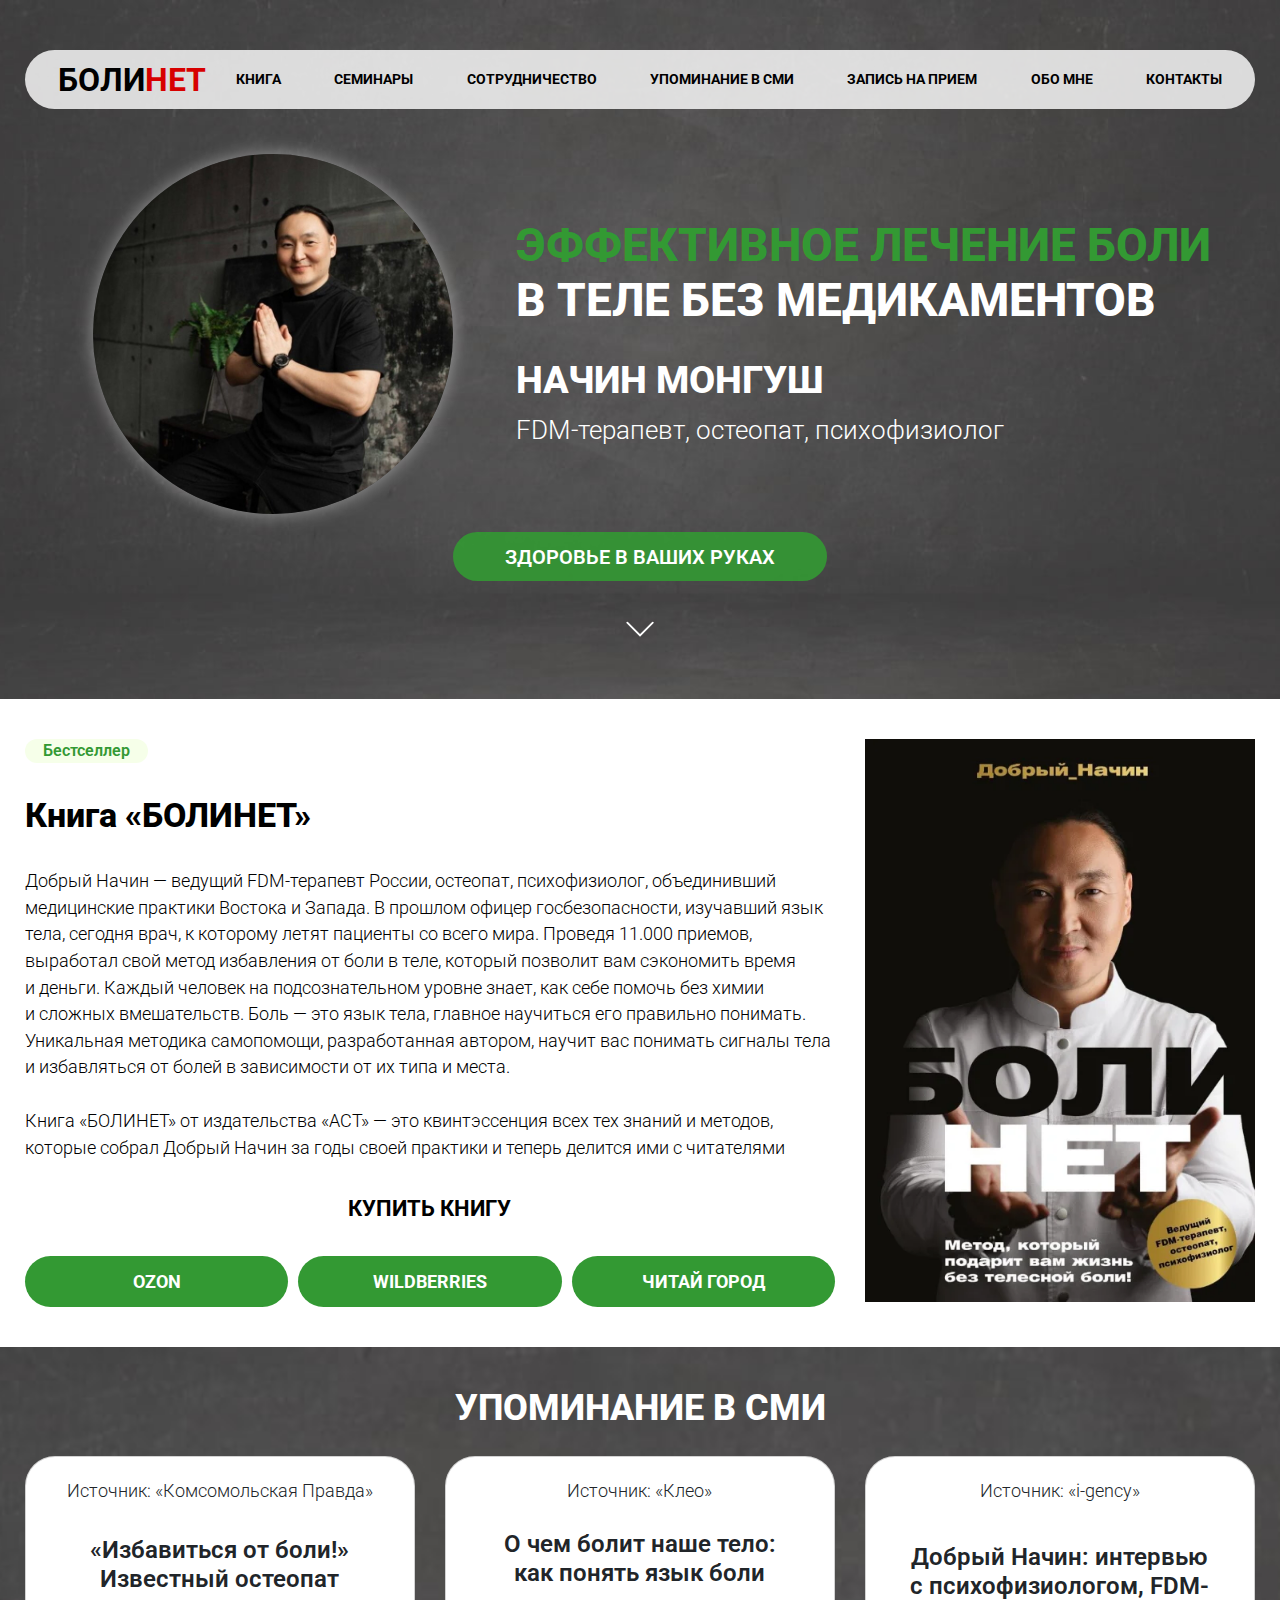
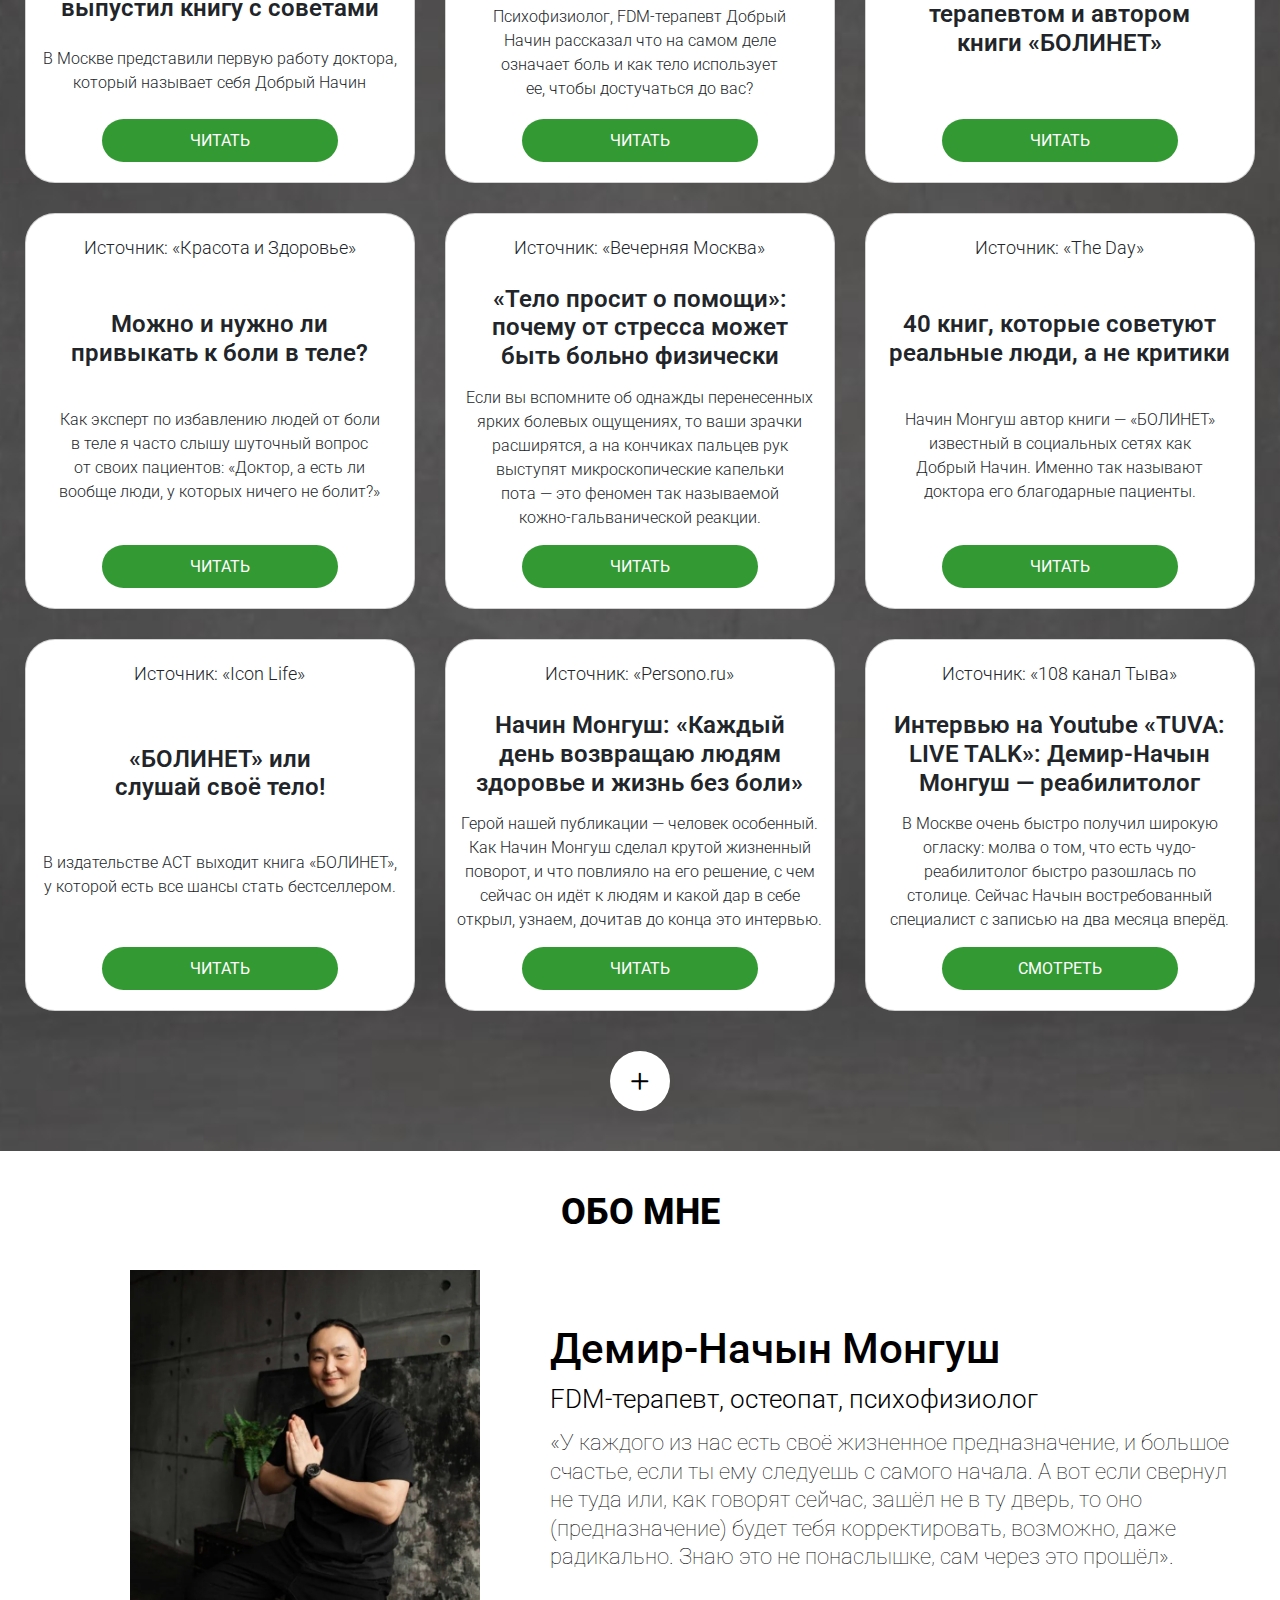
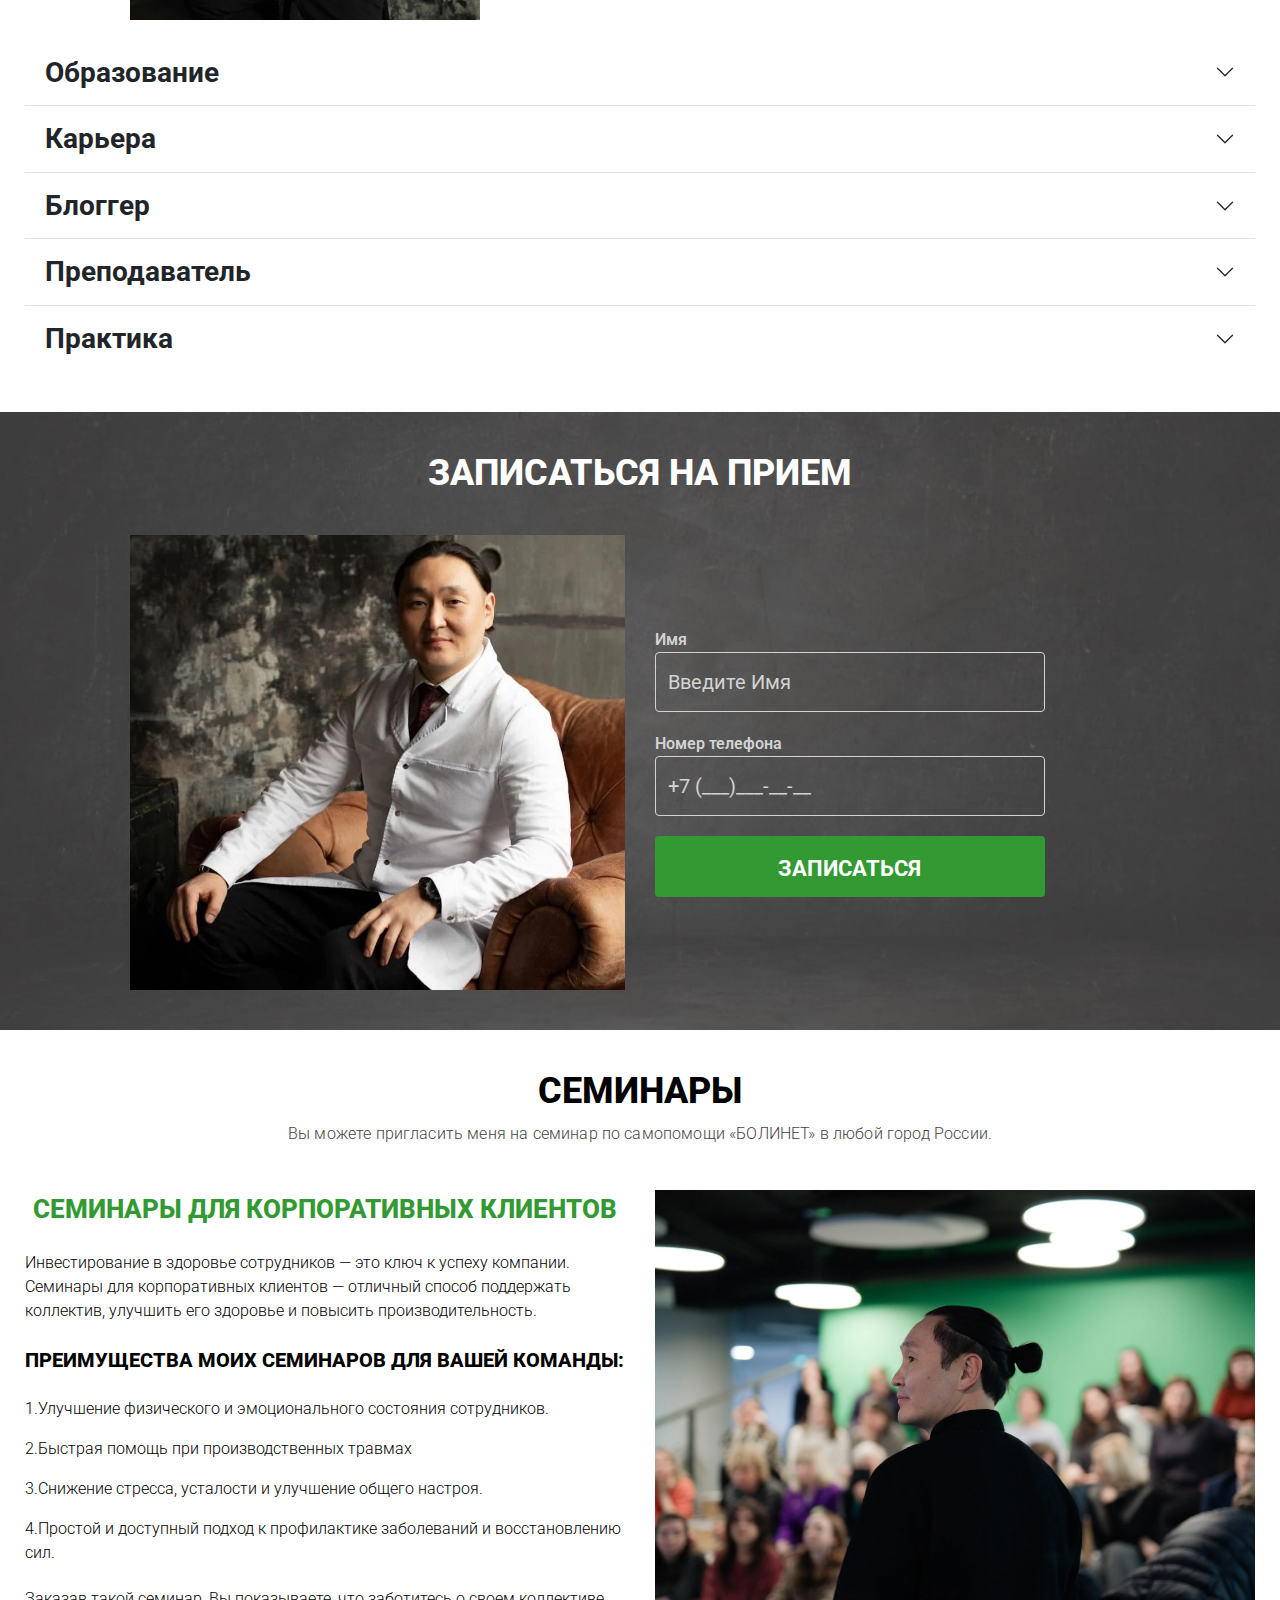
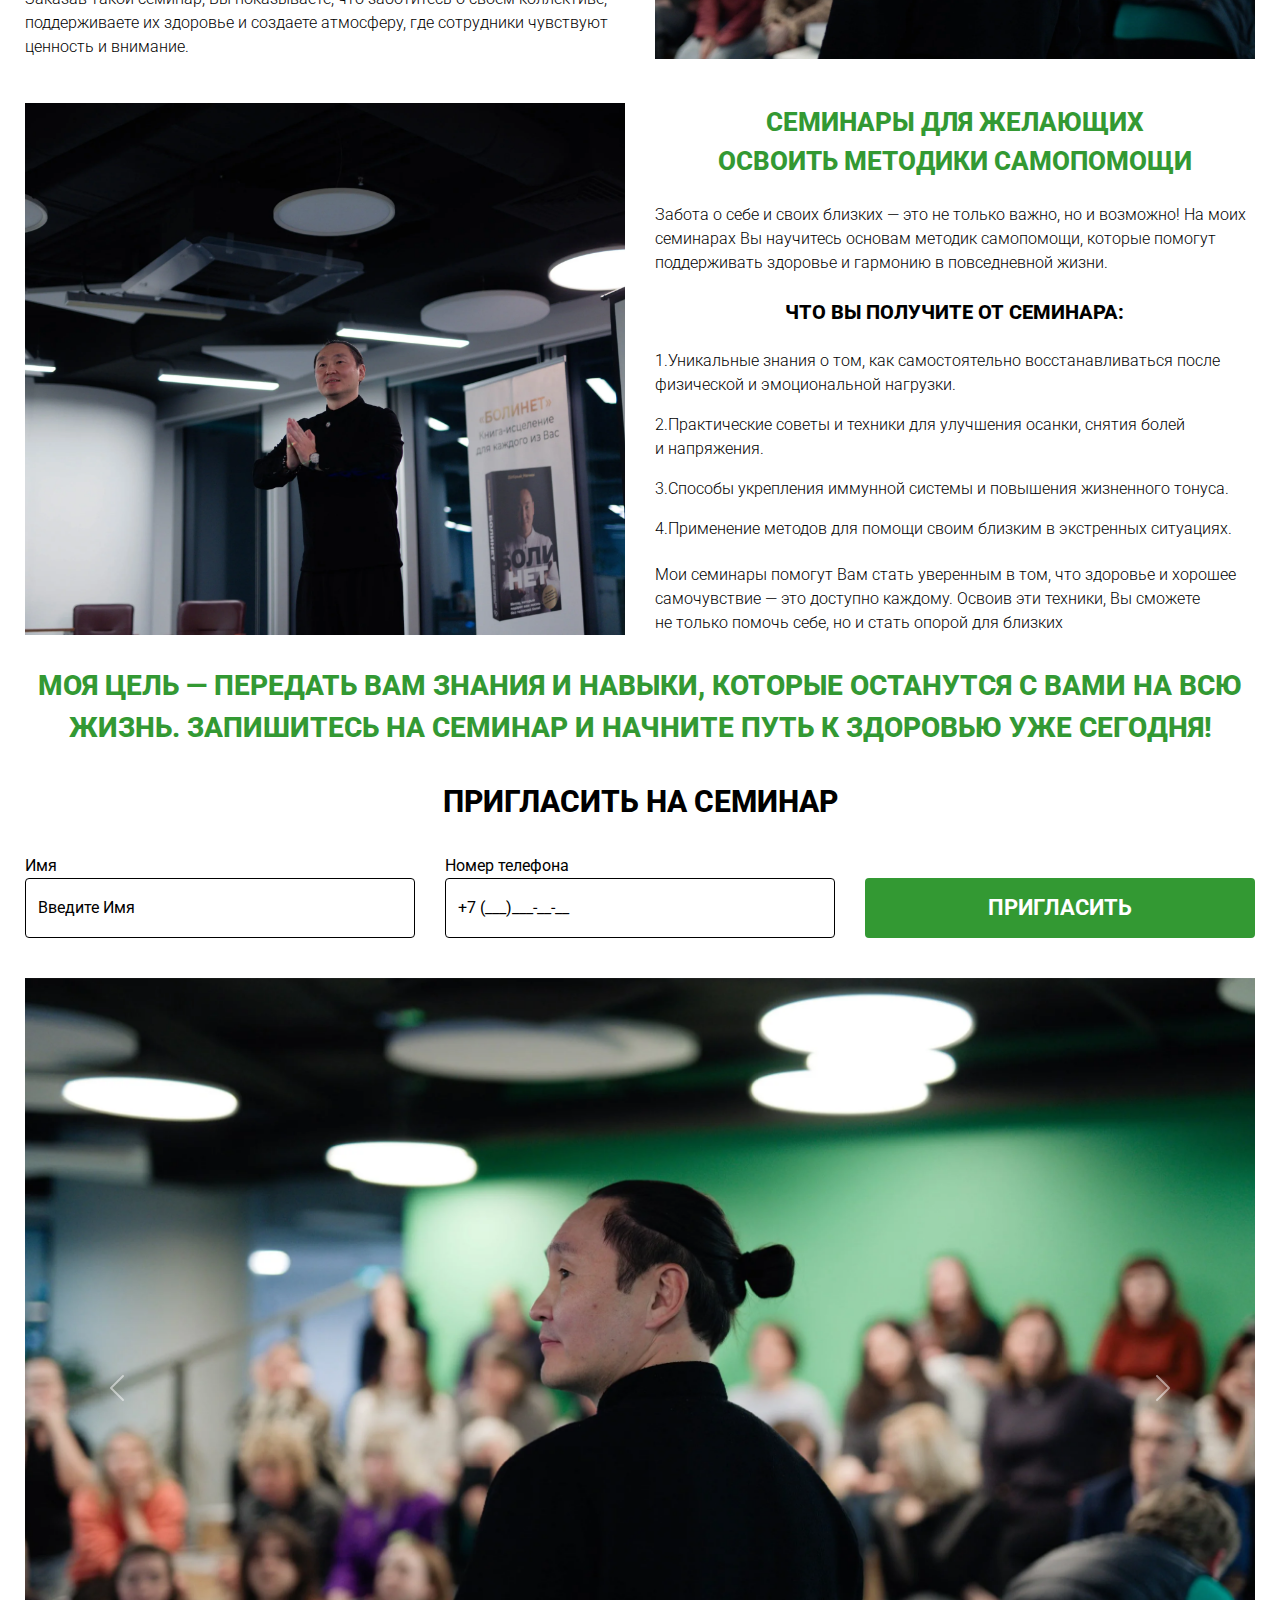
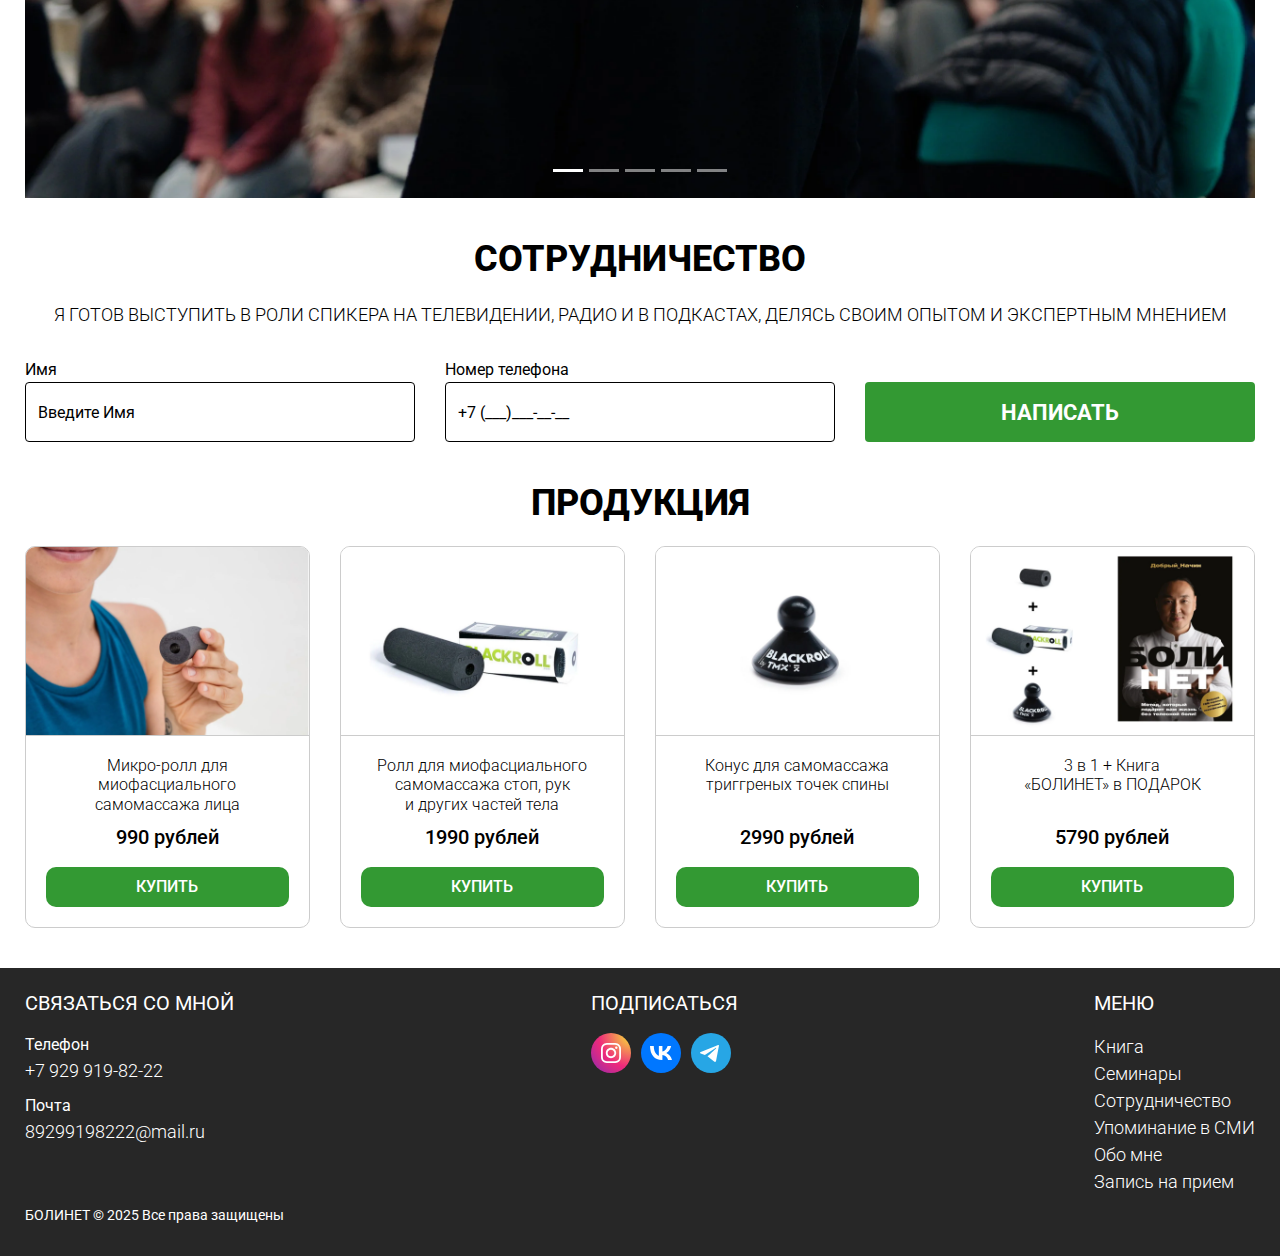
==== commit 6c75f846: "add img" ====
--- a/index.html
+++ b/index.html
@@ -2,6 +2,6 @@
 	" target="_blank"><img src="./img/instagram.svg" alt="Инстаграм"></a> <a href="https://vk.com/club226574762" target="_blank"><img src="./img/vk.svg" alt="Вконтакте"></a> <a href="https://t.me/Dobryi_Nachin_Method
 	" target="_blank"><img src="./img/telegram.svg" alt="Телеграм"></a></div></div><main class="docs"><section class="book" id="book"><div class="container"><div class="book__inner grid6 grid-tablet2 grid-mob"><div class="book__item"><div class="book__bage"> Бестселлер</div><div class="book__title"> Книга &#171;БОЛИНЕТ&#187;</div><div class="book__descr"> Добрый Начин&#160;&#8212; ведущий FDM-терапевт России, остеопат, психофизиолог, объединивший медицинские практики Востока и Запада. В&#160;прошлом офицер госбезопасности, изучавший язык тела, сегодня врач, к&#160;которому летят пациенты со всего мира. Проведя 11.000 приемов, выработал свой метод избавления от&#160;боли в&#160;теле, который позволит вам сэкономить время и&#160;деньги. Каждый человек на&#160;подсознательном уровне знает, как себе помочь без химии и&#160;сложных вмешательств. Боль&#160;&#8212; это язык тела, главное научиться его правильно понимать. Уникальная методика самопомощи, разработанная автором, научит вас понимать сигналы тела и&#160;избавляться от&#160;болей в&#160;зависимости от&#160;их&#160;типа и&#160;места.</div><div class="book__descr"> Книга &#171;БОЛИНЕТ&#187; от&#160;издательства &#171;АСТ&#187;&#160;&#8212; это квинтэссенция всех тех знаний и&#160;методов, которые собрал Добрый Начин за&#160;годы своей практики и&#160;теперь делится ими с&#160;читателями</div><div class="book__pay"><div class="book__pay-title"> Купить книгу</div><div class="book__pay-wrapper"> <a href="https://ozon.ru/t/pLGOLzR" target="_blank" class="book-btn">Ozon</a> <a href="https://www.wildberries.ru/catalog/259217447/detail.aspx?targetUrl=MS&size=403116218" target="_blank" class="book-btn">Wildberries</a> <a href="https://www.chitai-gorod.ru/product/bolinet-metod-kotoryy-podarit-vam-zhizn-bez-telesnoy-boli-3030238" target="_blank" class="book-btn">Читай город</a></div></div></div><div class="book__item2"><picture><source srcset="./img/book.webp 1x, ./img/book@2x.webp 2x" type="image/webp"><source srcset="./img/book.jpg 1x, ./img/book@2x.jpg 2x" type="image/jpeg"> <img src="./img/book.jpg" srcset="./img/book@2x.jpg" alt="Книга"></picture></div></div></div></section><section class="media" id="media"><div class="container"><h2 class="media__title">Упоминание в&#160;сми</h2><div class="grid6 grid-tablet2 grid-mob"><div class="card"><div class="card__source"> Источник: &#171;Комсомольская Правда&#187;</div><div class="card__title"> &#171;Избавиться от&#160;боли!&#187; Известный остеопат выпустил книгу с&#160;советами</div><div class="card__text"> В&#160;Москве представили первую работу доктора, который называет себя Добрый Начин</div> <a href="https://www.kp.ru/daily/27670.5/5021678/" class="card__btn" target="_blank">Читать</a></div><div class="card"><div class="card__source"> Источник: &#171;Клео&#187;</div><div class="card__title"> О&#160;чем болит наше тело: как понять язык боли</div><div class="card__text"> Психофизиолог, FDM-терапевт Добрый Начин рассказал что на&#160;самом деле означает боль и&#160;как тело использует ее, чтобы достучаться до&#160;вас?</div> <a href="https://www.kleo.ru/items/zdorovie/o-chem-bolit-nashe-telo-kak-ponjat-jazyk-boli.shtml" class="card__btn" target="_blank">Читать</a></div><div class="card"><div class="card__source"> Источник: &#171;i-gency&#187;</div><div class="card__title"> Добрый Начин: интервью с&#160;психофизиологом, FDM-терапевтом и&#160;автором книги &#171;БОЛИНЕТ&#187;</div><div class="card__text"></div> <a href="https://i-gency.ru/lifestyle/dobryj-nachin-intervyu-s-psihofiziologom-fdm-terapevtom-i-avtorom-knigi-bolinet/" class="card__btn" target="_blank">Читать</a></div><div class="card"><div class="card__source"> Источник: &#171;Красота и&#160;Здоровье&#187;</div><div class="card__title"> Можно и&#160;нужно&#160;ли привыкать к&#160;боли в&#160;теле?</div><div class="card__text"> Как эксперт по&#160;избавлению людей от&#160;боли в&#160;теле я&#160;часто слышу шуточный вопрос от&#160;своих пациентов: &#171;Доктор, а есть&#160;ли вообще люди, у&#160;которых ничего не&#160;болит?&#187;</div> <a href="https://www.kiz.ru/content/zdorove/zabolevaniya/mozhno-i-nuzhno-li-privykat-k-boli-v-tele/" class="card__btn" target="_blank">Читать</a></div><div class="card"><div class="card__source"> Источник: &#171;Вечерняя Москва&#187;</div><div class="card__title"> &#171;Тело просит о&#160;помощи&#187;: почему от&#160;стресса может быть больно физически</div><div class="card__text"> Если вы&#160;вспомните об&#160;однажды перенесенных ярких болевых ощущениях, то&#160;ваши зрачки расширятся, а&#160;на&#160;кончиках пальцев рук выступят микроскопические капельки пота&#160;&#8212; это феномен так называемой кожно-гальванической реакции.</div> <a href="https://vm.ru/news/1173232-telo-prosit-o-pomoshi-pochemu-ot-stressa-mozhet-byt-bolno-fizicheski?utm_content=spw-exclusives" class="card__btn" target="_blank">Читать</a></div><div class="card"><div class="card__source"> Источник: &#171;The Day&#187;</div><div class="card__title"> 40 книг, которые советуют реальные люди, а&#160;не&#160;критики</div><div class="card__text"> Начин Монгуш автор книги&#160;&#8212; &#171;БОЛИНЕТ&#187; известный в&#160;социальных сетях как Добрый Начин. Именно так называют доктора его благодарные пациенты.</div> <a href="https://theday.ru/svobodnoe-vremya/40-knig-kotorye-sovetuyut-realnye-lyudi-a-ne-kritiki/" class="card__btn" target="_blank">Читать</a></div><div class="card"><div class="card__source"> Источник: &#171;Icon Life&#187;</div><div class="card__title"> &#171;БОЛИНЕТ&#187; или слушай своё тело!</div><div class="card__text"> В&#160;издательстве АСТ выходит книга &#171;БОЛИНЕТ&#187;, у&#160;которой есть все шансы стать бестселлером.</div> <a href="https://iconlife.ru/razvlecheniya/books/3634-boli-net-ili-slushaj-svojo-telo" class="card__btn" target="_blank">Читать</a></div><div class="card"><div class="card__source"> Источник: &#171;Persono.ru&#187;</div><div class="card__title"> Начин Монгуш: &#171;Каждый день возвращаю людям здоровье и&#160;жизнь без боли&#187;</div><div class="card__text"> Герой нашей публикации&#160;&#8212; человек особенный. Как Начин Монгуш сделал крутой жизненный поворот, и&#160;что повлияло на&#160;его решение, с&#160;чем сейчас он&#160;идёт к&#160;людям и&#160;какой дар в&#160;себе открыл, узнаем, дочитав до&#160;конца это интервью.</div> <a href="https://persono-ru.turbopages.org/persono.ru/s/blog/beauty/nachin-mongush/" class="card__btn" target="_blank">Читать</a></div><div class="card"><div class="card__source"> Источник: &#171;108 канал Тыва&#187;</div><div class="card__title"> Интервью на&#160;Youtube &#171;TUVA: LIVE TALK&#187;: Демир-Начын Монгуш&#160;&#8212; реабилитолог</div><div class="card__text"> В&#160;Москве очень быстро получил широкую огласку: молва о&#160;том, что есть чудо-реабилитолог быстро разошлась по столице. Сейчас Начын востребованный специалист с&#160;записью на&#160;два месяца вперёд.</div> <a href="https://www.youtube.com/watch?v=5qd30udIGVw" class="card__btn" target="_blank">Смотреть</a></div></div><div class="media__more"><a href="card.html" class="mediafull__btn"><i class="bi bi-plus"></i></a></div></div></section><section class="about" id="about"><div class="container"><h2 class="about__title">Обо мне</h2><div class="about__wrapper grid12"><div class="about__photo"><picture><source srcset="./img/photo.webp 1x, ./img/photo@2x.webp 2x" type="image/webp"><source srcset="./img/photo.jpg 1x, ./img/photo@2x.jpg 2x" type="image/jpeg"> <img src="./img/photo.jpg" srcset="./img/photo@2x.jpg" alt="Фото"></picture></div><div class="about__info"><div class="about__name">Демир-Начын Монгуш</div><div class="about__profession">FDM-терапевт, остеопат, психофизиолог</div><div class="about__text">&#171;У&#160;каждого из&#160;нас есть своё жизненное предназначение, и&#160;большое счастье, если ты&#160;ему следуешь с&#160;самого начала. А&#160;вот если свернул не&#160;туда или, как говорят сейчас, зашёл не&#160;в&#160;ту&#160;дверь, то&#160;оно (предназначение) будет тебя корректировать, возможно, даже радикально. Знаю это не&#160;понаслышке, сам через это прошёл&#187;.</div></div></div><div class="accordion accordion-flush" id="accordionFlushExample"><div class="accordion-item"><h2 class="accordion-header"> <button class="accordion-button collapsed" type="button" data-bs-toggle="collapse" data-bs-target="#flush-collapseOne" aria-expanded="false" aria-controls="flush-collapseOne"> Образование</button></h2><div id="flush-collapseOne" class="accordion-collapse collapse" data-bs-parent="#accordionFlushExample"><div class="accordion-body"><ul><li>Академия ФСБ</li><li>Мед колледж</li><li>Институт Восточной медицины</li><li>FDM Академия</li><li>Институт фасциальных манипуляций Стекко</li><li>Остеопатическая школа&#160;А. Иванова</li><li>Остеопатическая школа&#160;Ю. Кима</li><li>Учебный центр&#160;А. Огулова</li><li>Академия Физической Реабилитации</li><li>МГУ кафедра психофизиологии</li></ul></div></div></div><div class="accordion-item"><h2 class="accordion-header"> <button class="accordion-button collapsed" type="button" data-bs-toggle="collapse" data-bs-target="#flush-collapseTwo" aria-expanded="false" aria-controls="flush-collapseTwo"> Карьера</button></h2><div id="flush-collapseTwo" class="accordion-collapse collapse" data-bs-parent="#accordionFlushExample"><div class="accordion-body"><p>До&#160;2017 года служил в&#160;органах безопасности на&#160;различных должностях, в&#160;том числе руководящих. Уволился по&#160;состоянию здоровья в&#160;звании подполковника.</p><p>Столкнувшись с&#160;собственными проблемами опорно-двигательного аппарата, перенеся 3 операции на позвоночнике, сначала сам смог себя вернуть к&#160;полноценной жизни и&#160;решил посвятить свою жизнь помощи людям, столкнувшимися с&#160;такими&#160;же трудностями.</p><p>С&#160;2017 года получив медицинское образование, пройдя обучение в&#160;лучших российских и&#160;международных школах по&#160;остеопатии, мануальной терапии, традиционной китайской медицине и&#160;психофизиологии веду обширную практику и&#160;каждый день возвращаю своим пациентам жизнь без боли.</p><p>Проведя более 11 тысяч приемов разработал уникальную систему самопомощи и&#160;написал книгу &#171;БОЛИНЕТ&#187;, которую издал самый крупный книжный холдинг России&#160;&#8212; &#171;ЭКСМО-АСТ&#187;.</p></div></div></div><div class="accordion-item"><h2 class="accordion-header"> <button class="accordion-button collapsed" type="button" data-bs-toggle="collapse" data-bs-target="#flush-collapseThree" aria-expanded="false" aria-controls="flush-collapseThree"> Блоггер</button></h2><div id="flush-collapseThree" class="accordion-collapse collapse" data-bs-parent="#accordionFlushExample"><div class="accordion-body"><div class="accordion-title">Мои соцсети</div><div class="about__social"> <a href="https://www.instagram.com/dobryi_nachin?igsh=YndjcWNjajVtOGR3
             " target="_blank"><img src="./img/instagram.svg" alt="Инстаграм"></a> <a href="https://vk.com/club226574762" target="_blank"><img src="./img/vk.svg" alt="Вконтакте"></a> <a href="https://t.me/Dobryi_Nachin_Method
-            " target="_blank"><img src="./img/telegram.svg" alt="Телеграм"></a></div></div></div></div><div class="accordion-item"><h2 class="accordion-header"> <button class="accordion-button collapsed" type="button" data-bs-toggle="collapse" data-bs-target="#flush-collapseFour" aria-expanded="false" aria-controls="flush-collapseThree"> Преподаватель</button></h2><div id="flush-collapseFour" class="accordion-collapse collapse" data-bs-parent="#accordionFlushExample"><div class="accordion-body"><div class="accordion-title"> Веду курсы:</div><p> 1. Для коллег-реабилитологов, кто уже помогает или хочет научиться помогать людям возвращать жизнь без телесной боли.</p> 2. Курсы для абсолютно всех людей, кто хочет научиться помогать самому себе или своим близким людям избавляться от&#160;болей в&#160;теле. Курс построен на&#160;методике по&#160;распознаванию языка боли человека.</div></div></div><div class="accordion-item"><h2 class="accordion-header"> <button class="accordion-button collapsed" type="button" data-bs-toggle="collapse" data-bs-target="#flush-collapseFive" aria-expanded="false" aria-controls="flush-collapseThree"> Практика</button></h2><div id="flush-collapseFive" class="accordion-collapse collapse" data-bs-parent="#accordionFlushExample"><div class="accordion-body"><div class="accordion-title">Эксперт по&#160;БОЛИ:</div><p>Избавляю от&#160;болей в&#160;теле, вызванных мышечно&#160;&#8212; фасциальными нарушениями. А&#160;также исправляю дисфункции моче-половой и&#160;пищеварительной систем</p></div></div></div></div></div></section><section class="registration" id="registration"><div class="container"><h2 class="registration__title">Записаться на&#160;прием</h2><div class="grid12"><div class="registration__photo"><picture><source srcset="./img/formphoto.webp 1x, ./img/formphoto@2x.webp 2x" type="image/webp"><source srcset="./img/formphoto.jpg 1x, ./img/formphoto@2x.jpg 2x" type="image/jpeg"> <img src="./img/formphoto.jpg" srcset="./img/formphoto@2x.jpg" alt="Фото"></picture></div><form action="#" method="post" class="registration__form"> <label>Имя <input type="text" placeholder="Введите Имя" required></label> <label>Номер телефона <input class="phone" type="tel" placeholder="+7 (___)___-__-__" required/></label> <button class="button openModalBtn">Записаться</button></form></div></div></section><section class="seminar" id="seminar"><div class="container"><h2 class="seminar__title">Семинары</h2><div class="seminar__descr">Вы&#160;можете пригласить меня на&#160;семинар по&#160;самопомощи &#171;БОЛИНЕТ&#187; в&#160;любой город России.</div><div class="product grid12"><div class="product__item"><div class="product__title"> Семинары для корпоративных клиентов</div><div class="product__text"> Инвестирование в&#160;здоровье сотрудников&#160;&#8212; это ключ к&#160;успеху компании. Семинары для корпоративных клиентов&#160;&#8212; отличный способ поддержать коллектив, улучшить его здоровье и&#160;повысить производительность.</div><div class="product__subtitle"> Преимущества моих семинаров для Вашей команды:</div><div class="product__text "><p>1.Улучшение физического и&#160;эмоционального состояния сотрудников.</p><p>2.Быстрая помощь при производственных травмах</p><p>3.Снижение стресса, усталости и&#160;улучшение общего настроя.</p><p>4.Простой и&#160;доступный подход к&#160;профилактике заболеваний и&#160;восстановлению сил.</p></div><div class="product__text"> Заказав такой семинар, Вы&#160;показываете, что заботитесь о&#160;своем коллективе, поддерживаете их&#160;здоровье и&#160;создаете атмосферу, где сотрудники чувствуют ценность и&#160;внимание.</div></div><div class="product__photo"><picture><source srcset="./img/product1.webp 1x, ./img/product1@2x.webp 2x" type="image/webp"><source srcset="./img/product1.jpg 1x, ./img/product1@2x.jpg 2x" type="image/jpeg"> <img src="./img/product1.jpg" alt="Фото"></picture></div></div><div class="product grid12"><div class="product__photo"><picture><source srcset="./img/product2.webp 1x, ./img/product2@2x.webp 2x" type="image/webp"><source srcset="./img/product2.jpg 1x, ./img/product2@2x.jpg 2x" type="image/jpeg"> <img src="./img/product2.jpg" alt="Фото"></picture></div><div class="product__item"><div class="product__title"> Семинары для желающих освоить методики самопомощи</div><div class="product__text"> Забота о&#160;себе и&#160;своих близких&#160;&#8212; это не&#160;только важно, но&#160;и&#160;возможно! На&#160;моих семинарах Вы&#160;научитесь основам методик самопомощи, которые помогут поддерживать здоровье и&#160;гармонию в&#160;повседневной жизни.</div><div class="product__subtitle"> Что вы&#160;получите от&#160;семинара:</div><div class="product__text "><p>1.Уникальные знания о&#160;том, как самостоятельно восстанавливаться после физической и&#160;эмоциональной нагрузки.</p><p>2.Практические советы и&#160;техники для улучшения осанки, снятия болей и&#160;напряжения.</p><p>3.Способы укрепления иммунной системы и&#160;повышения жизненного тонуса.</p><p>4.Применение методов для помощи своим близким в&#160;экстренных ситуациях.</p></div><div class="product__text"> Мои семинары помогут Вам стать уверенным в&#160;том, что здоровье и&#160;хорошее самочувствие&#160;&#8212; это доступно каждому. Освоив эти техники, Вы&#160;сможете не&#160;только помочь себе, но&#160;и&#160;стать опорой для близких</div></div></div><div class="seminar__info"> Моя цель&#160;&#8212; передать Вам знания и&#160;навыки, которые останутся с&#160;Вами на&#160;всю жизнь. Запишитесь на&#160;семинар и&#160;начните путь к&#160;здоровью уже сегодня!</div><div class="seminar__text"> Пригласить на&#160;семинар</div><form action="#" method="post" class="seminar__form grid12"> <label>Имя <input type="text" placeholder="Введите Имя" required></label> <label>Номер телефона <input class="phone" type="tel" placeholder="+7 (___)___-__-__" required/></label> <button class="button button1 openModalBtn">Пригласить</button></form></div></section><div class="image"><div class="container"><div id="carouselExample" class="carousel slide"><div class="carousel-indicators"> <button type="button" data-bs-target="#carouselExampleIndicators" data-bs-slide-to="0" class="active" aria-current="true" aria-label="Slide 1"></button> <button type="button" data-bs-target="#carouselExampleIndicators" data-bs-slide-to="1" aria-label="Slide 2"></button> <button type="button" data-bs-target="#carouselExampleIndicators" data-bs-slide-to="2" aria-label="Slide 3"></button></div><div class="carousel-inner"><div class="carousel-item active"><picture><source srcset="./img/product1.webp 1x, ./img/product1@2x.webp 2x" type="image/webp"><source srcset="./img/product1.jpg 1x, ./img/product1@2x.jpg 2x" type="image/jpeg"> <img src="./img/product1.jpg" class="d-block w-100" alt="Изображение"></picture></div><div class="carousel-item"><picture><source srcset="./img/product2.webp 1x, ./img/product2@2x.webp 2x" type="image/webp"><source srcset="./img/product2.jpg 1x, ./img/product2@2x.jpg 2x" type="image/jpeg"> <img src="./img/product2.jpg" class="d-block w-100" alt="Изображение"></picture></div><div class="carousel-item"><picture><source srcset="./img/product1.webp 1x, ./img/product1@2x.webp 2x" type="image/webp"><source srcset="./img/product1.jpg 1x, ./img/product1@2x.jpg 2x" type="image/jpeg"> <img src="./img/product1.jpg" class="d-block w-100" alt="Изображение"></picture></div></div> <button class="carousel-control-prev" type="button" data-bs-target="#carouselExample" data-bs-slide="prev"><span class="carousel-control-prev-icon" aria-hidden="true"></span> <span class="visually-hidden">Предыдущий</span></button> <button class="carousel-control-next" type="button" data-bs-target="#carouselExample" data-bs-slide="next"><span class="carousel-control-next-icon" aria-hidden="true"></span> <span class="visually-hidden">Следующий</span></button></div></div></div><section class="collab" id="collab"><div class="container"><h2 class="collab__title">Сотрудничество</h2><div class="collab__text"> Я&#160;готов выступить в&#160;роли спикера на&#160;телевидении, радио и&#160;в&#160;подкастах, делясь своим опытом и&#160;экспертным мнением</div></div><div class="roll"><div class="container"><h2 class="collab__title">Продукция</h2><div class="roll__wrapper grid12 grid-tablet3 grid-mob"><div class="roll__card"><picture><source srcset="./img/cardimg.webp 1x, ./img/cardimg@2x.webp 2x" type="image/webp"><source srcset="./img/cardimg.jpg 1x, ./img/cardimg@2x.jpg 2x" type="image/jpeg"> <img src="./img/cardimg.jpg" class="roll__card-img" alt="Фото"></picture><div class="roll__card-body"><h5 class="roll__card-title">Микро-ролл для миофасциального самомассажа лица</h5><div class="roll__card-footer"><div class="roll__card-price">990 рублей</div> <button class="button button__card">Купить</button></div></div></div><div class="roll__card"><picture><source srcset="./img/cardimg1.webp 1x, ./img/cardimg1@2x.webp 2x" type="image/webp"><source srcset="./img/cardimg1.jpg 1x, ./img/cardimg1@2x.jpg 2x" type="image/jpeg"> <img src="./img/cardimg1.jpg" class="roll__card-img" alt="Фото"></picture><div class="roll__card-body"><h5 class="roll__card-title">Ролл для миофасциального самомассажа стоп, рук и&#160;других частей тела</h5><div class="roll__card-footer"><div class="roll__card-price">1990 рублей</div> <button class="button button__card">Купить</button></div></div></div><div class="roll__card"><picture><source srcset="./img/cardimg2.webp 1x, ./img/cardimg2@2x.webp 2x" type="image/webp"><source srcset="./img/cardimg2.jpg 1x, ./img/cardimg2@2x.jpg 2x" type="image/jpeg"> <img src="./img/cardimg2.jpg" class="roll__card-img" alt="Фото"></picture><div class="roll__card-body"><h5 class="roll__card-title">Конус для самомассажа триггреных точек спины</h5><div class="roll__card-footer"><div class="roll__card-price">2990 рублей</div> <button class="button button__card">Купить</button></div></div></div><div class="roll__card"><picture><source srcset="./img/bonus.webp 1x, ./img/bonus@2x.webp 2x" type="image/webp"><source srcset="./img/bonus.jpg 1x, ./img/bonus@2x.jpg 2x" type="image/jpeg"> <img src="./img/bonus.jpg" class="roll__card-img" alt="Фото"></picture><div class="roll__card-body"><h5 class="roll__card-title">3 в&#160;1 + Книга &#171;БОЛИНЕТ&#187; в&#160;ПОДАРОК</h5><div class="roll__card-footer"><div class="roll__card-price">5790 рублей</div> <button class="button button__card">Купить</button></div></div></div></div></div></div></section></main><div class="scrolltop"><i class="bi bi-arrow-up-circle"></i></div><div id="myModal" class="modal"><div class="modal-content"><div class="modal__header"> <span class="close">&#215;</span><div class="message"><p>Ваше сообщение отправлено!</p><p>Мы&#160;свяжемся с&#160;Вами в&#160;ближайшее время.</p></div></div></div></div><footer class="footer" id="footer"><div class="container"><div class="footer__menu "><div class="footer__item"><div class="footer__title"> связаться со&#160;мной</div><div class="footer__elem"><div class="footer__name"> Телефон</div><div class="footer__text"> <a href="tel:+79299198222">+7&#160;929&#160;919-82-22</a></div></div><div class="footer__elem"><div class="footer__name"> Почта</div><div class="footer__text"> <a href="mailto:89299198222@mail.ru">89299198222@mail.ru</a></div></div></div><div class="footer__item"><div class="footer__title"> Подписаться</div><div class="about__social"> <a href="https://www.instagram.com/dobryi_nachin?igsh=YndjcWNjajVtOGR3
+            " target="_blank"><img src="./img/telegram.svg" alt="Телеграм"></a></div></div></div></div><div class="accordion-item"><h2 class="accordion-header"> <button class="accordion-button collapsed" type="button" data-bs-toggle="collapse" data-bs-target="#flush-collapseFour" aria-expanded="false" aria-controls="flush-collapseThree"> Преподаватель</button></h2><div id="flush-collapseFour" class="accordion-collapse collapse" data-bs-parent="#accordionFlushExample"><div class="accordion-body"><div class="accordion-title"> Веду курсы:</div><p> 1. Для коллег-реабилитологов, кто уже помогает или хочет научиться помогать людям возвращать жизнь без телесной боли.</p> 2. Курсы для абсолютно всех людей, кто хочет научиться помогать самому себе или своим близким людям избавляться от&#160;болей в&#160;теле. Курс построен на&#160;методике по&#160;распознаванию языка боли человека.</div></div></div><div class="accordion-item"><h2 class="accordion-header"> <button class="accordion-button collapsed" type="button" data-bs-toggle="collapse" data-bs-target="#flush-collapseFive" aria-expanded="false" aria-controls="flush-collapseThree"> Практика</button></h2><div id="flush-collapseFive" class="accordion-collapse collapse" data-bs-parent="#accordionFlushExample"><div class="accordion-body"><div class="accordion-title">Эксперт по&#160;БОЛИ:</div><p>Избавляю от&#160;болей в&#160;теле, вызванных мышечно&#160;&#8212; фасциальными нарушениями. А&#160;также исправляю дисфункции моче-половой и&#160;пищеварительной систем</p></div></div></div></div></div></section><section class="registration" id="registration"><div class="container"><h2 class="registration__title">Записаться на&#160;прием</h2><div class="grid12"><div class="registration__photo"><picture><source srcset="./img/formphoto.webp 1x, ./img/formphoto@2x.webp 2x" type="image/webp"><source srcset="./img/formphoto.jpg 1x, ./img/formphoto@2x.jpg 2x" type="image/jpeg"> <img src="./img/formphoto.jpg" srcset="./img/formphoto@2x.jpg" alt="Фото"></picture></div><form action="#" method="post" class="registration__form"> <label>Имя <input type="text" placeholder="Введите Имя" required></label> <label>Номер телефона <input class="phone" type="tel" placeholder="+7 (___)___-__-__" required/></label> <button class="button openModalBtn">Записаться</button></form></div></div></section><section class="seminar" id="seminar"><div class="container"><h2 class="seminar__title">Семинары</h2><div class="seminar__descr">Вы&#160;можете пригласить меня на&#160;семинар по&#160;самопомощи &#171;БОЛИНЕТ&#187; в&#160;любой город России.</div><div class="product grid12"><div class="product__item"><div class="product__title"> Семинары для корпоративных клиентов</div><div class="product__text"> Инвестирование в&#160;здоровье сотрудников&#160;&#8212; это ключ к&#160;успеху компании. Семинары для корпоративных клиентов&#160;&#8212; отличный способ поддержать коллектив, улучшить его здоровье и&#160;повысить производительность.</div><div class="product__subtitle"> Преимущества моих семинаров для Вашей команды:</div><div class="product__text "><p>1.Улучшение физического и&#160;эмоционального состояния сотрудников.</p><p>2.Быстрая помощь при производственных травмах</p><p>3.Снижение стресса, усталости и&#160;улучшение общего настроя.</p><p>4.Простой и&#160;доступный подход к&#160;профилактике заболеваний и&#160;восстановлению сил.</p></div><div class="product__text"> Заказав такой семинар, Вы&#160;показываете, что заботитесь о&#160;своем коллективе, поддерживаете их&#160;здоровье и&#160;создаете атмосферу, где сотрудники чувствуют ценность и&#160;внимание.</div></div><div class="product__photo"><picture><source srcset="./img/product1.webp 1x, ./img/product1@2x.webp 2x" type="image/webp"><source srcset="./img/product1.jpg 1x, ./img/product1@2x.jpg 2x" type="image/jpeg"> <img src="./img/product1.jpg" alt="Фото"></picture></div></div><div class="product grid12"><div class="product__photo"><picture><source srcset="./img/product2.webp 1x, ./img/product2@2x.webp 2x" type="image/webp"><source srcset="./img/product2.jpg 1x, ./img/product2@2x.jpg 2x" type="image/jpeg"> <img src="./img/product2.jpg" alt="Фото"></picture></div><div class="product__item"><div class="product__title"> Семинары для желающих освоить методики самопомощи</div><div class="product__text"> Забота о&#160;себе и&#160;своих близких&#160;&#8212; это не&#160;только важно, но&#160;и&#160;возможно! На&#160;моих семинарах Вы&#160;научитесь основам методик самопомощи, которые помогут поддерживать здоровье и&#160;гармонию в&#160;повседневной жизни.</div><div class="product__subtitle"> Что вы&#160;получите от&#160;семинара:</div><div class="product__text "><p>1.Уникальные знания о&#160;том, как самостоятельно восстанавливаться после физической и&#160;эмоциональной нагрузки.</p><p>2.Практические советы и&#160;техники для улучшения осанки, снятия болей и&#160;напряжения.</p><p>3.Способы укрепления иммунной системы и&#160;повышения жизненного тонуса.</p><p>4.Применение методов для помощи своим близким в&#160;экстренных ситуациях.</p></div><div class="product__text"> Мои семинары помогут Вам стать уверенным в&#160;том, что здоровье и&#160;хорошее самочувствие&#160;&#8212; это доступно каждому. Освоив эти техники, Вы&#160;сможете не&#160;только помочь себе, но&#160;и&#160;стать опорой для близких</div></div></div><div class="seminar__info"> Моя цель&#160;&#8212; передать Вам знания и&#160;навыки, которые останутся с&#160;Вами на&#160;всю жизнь. Запишитесь на&#160;семинар и&#160;начните путь к&#160;здоровью уже сегодня!</div><div class="seminar__text"> Пригласить на&#160;семинар</div><form action="#" method="post" class="seminar__form grid12"> <label>Имя <input type="text" placeholder="Введите Имя" required></label> <label>Номер телефона <input class="phone" type="tel" placeholder="+7 (___)___-__-__" required/></label> <button class="button button1 openModalBtn">Пригласить</button></form></div></section><div class="image"><div class="container"><div id="carouselExample" class="carousel slide"><div class="carousel-indicators"> <button type="button" data-bs-target="#carouselExampleIndicators" data-bs-slide-to="0" class="active" aria-current="true" aria-label="Slide 1"></button> <button type="button" data-bs-target="#carouselExampleIndicators" data-bs-slide-to="1" aria-label="Slide 2"></button> <button type="button" data-bs-target="#carouselExampleIndicators" data-bs-slide-to="2" aria-label="Slide 3"></button> <button type="button" data-bs-target="#carouselExampleIndicators" data-bs-slide-to="3" aria-label="Slide 4"></button> <button type="button" data-bs-target="#carouselExampleIndicators" data-bs-slide-to="4" aria-label="Slide 5"></button></div><div class="carousel-inner"><div class="carousel-item active"><picture><source srcset="./img/product1.webp 1x, ./img/product1@2x.webp 2x" type="image/webp"><source srcset="./img/product1.jpg 1x, ./img/product1@2x.jpg 2x" type="image/jpeg"> <img src="./img/product1.jpg" class="d-block w-100" alt="Изображение"></picture></div><div class="carousel-item"><picture><source srcset="./img/product2.webp 1x, ./img/product2@2x.webp 2x" type="image/webp"><source srcset="./img/product2.jpg 1x, ./img/product2@2x.jpg 2x" type="image/jpeg"> <img src="./img/product2.jpg" class="d-block w-100" alt="Изображение"></picture></div><div class="carousel-item"><picture><source srcset="./img/slider1.webp 1x, ./img/slider1@2x.webp 2x" type="image/webp"><source srcset="./img/slider1.jpg 1x, ./img/slider1@2x.jpg 2x" type="image/jpeg"> <img src="./img/slider1.jpg" class="d-block w-100" alt="Изображение"></picture></div><div class="carousel-item"><picture><source srcset="./img/slider2.webp 1x, ./img/slider2@2x.webp 2x" type="image/webp"><source srcset="./img/slider2.jpg 1x, ./img/slider2@2x.jpg 2x" type="image/jpeg"> <img src="./img/slider2.jpg" class="d-block w-100" alt="Изображение"></picture></div><div class="carousel-item"><picture><source srcset="./img/slider3.webp 1x, ./img/slider3@2x.webp 2x" type="image/webp"><source srcset="./img/slider3.jpg 1x, ./img/slider3@2x.jpg 2x" type="image/jpeg"> <img src="./img/slider3.jpg" class="d-block w-100" alt="Изображение"></picture></div></div> <button class="carousel-control-prev" type="button" data-bs-target="#carouselExample" data-bs-slide="prev"><span class="carousel-control-prev-icon" aria-hidden="true"></span> <span class="visually-hidden">Предыдущий</span></button> <button class="carousel-control-next" type="button" data-bs-target="#carouselExample" data-bs-slide="next"><span class="carousel-control-next-icon" aria-hidden="true"></span> <span class="visually-hidden">Следующий</span></button></div></div></div><section class="collab" id="collab"><div class="container"><h2 class="collab__title">Сотрудничество</h2><div class="collab__text"> Я&#160;готов выступить в&#160;роли спикера на&#160;телевидении, радио и&#160;в&#160;подкастах, делясь своим опытом и&#160;экспертным мнением</div><form action="#" method="post" class="seminar__form grid12"> <label>Имя <input type="text" placeholder="Введите Имя" required></label> <label>Номер телефона <input class="phone" type="tel" placeholder="+7 (___)___-__-__" required/></label> <button class="button button1 openModalBtn">Написать</button></form></div><div class="roll"><div class="container"><h2 class="collab__title">Продукция</h2><div class="roll__wrapper grid12 grid-tablet3 grid-mob"><div class="roll__card"><picture><source srcset="./img/cardimg.webp 1x, ./img/cardimg@2x.webp 2x" type="image/webp"><source srcset="./img/cardimg.jpg 1x, ./img/cardimg@2x.jpg 2x" type="image/jpeg"> <img src="./img/cardimg.jpg" class="roll__card-img" alt="Фото"></picture><div class="roll__card-body"><h5 class="roll__card-title">Микро-ролл для миофасциального самомассажа лица</h5><div class="roll__card-footer"><div class="roll__card-price">990 рублей</div> <button class="button button__card">Купить</button></div></div></div><div class="roll__card"><picture><source srcset="./img/cardimg1.webp 1x, ./img/cardimg1@2x.webp 2x" type="image/webp"><source srcset="./img/cardimg1.jpg 1x, ./img/cardimg1@2x.jpg 2x" type="image/jpeg"> <img src="./img/cardimg1.jpg" class="roll__card-img" alt="Фото"></picture><div class="roll__card-body"><h5 class="roll__card-title">Ролл для миофасциального самомассажа стоп, рук и&#160;других частей тела</h5><div class="roll__card-footer"><div class="roll__card-price">1990 рублей</div> <button class="button button__card">Купить</button></div></div></div><div class="roll__card"><picture><source srcset="./img/cardimg2.webp 1x, ./img/cardimg2@2x.webp 2x" type="image/webp"><source srcset="./img/cardimg2.jpg 1x, ./img/cardimg2@2x.jpg 2x" type="image/jpeg"> <img src="./img/cardimg2.jpg" class="roll__card-img" alt="Фото"></picture><div class="roll__card-body"><h5 class="roll__card-title">Конус для самомассажа триггреных точек спины</h5><div class="roll__card-footer"><div class="roll__card-price">2990 рублей</div> <button class="button button__card">Купить</button></div></div></div><div class="roll__card"><picture><source srcset="./img/bonus.webp 1x, ./img/bonus@2x.webp 2x" type="image/webp"><source srcset="./img/bonus.jpg 1x, ./img/bonus@2x.jpg 2x" type="image/jpeg"> <img src="./img/bonus.jpg" class="roll__card-img" alt="Фото"></picture><div class="roll__card-body"><h5 class="roll__card-title">3 в&#160;1 + Книга &#171;БОЛИНЕТ&#187; в&#160;ПОДАРОК</h5><div class="roll__card-footer"><div class="roll__card-price">5790 рублей</div> <button class="button button__card">Купить</button></div></div></div></div></div></div></section></main><div class="scrolltop"><i class="bi bi-arrow-up-circle"></i></div><div id="myModal" class="modal"><div class="modal-content"><div class="modal__header"> <span class="close">&#215;</span><div class="message"><p>Ваше сообщение отправлено!</p><p>Мы&#160;свяжемся с&#160;Вами в&#160;ближайшее время.</p></div></div></div></div><footer class="footer" id="footer"><div class="container"><div class="footer__menu "><div class="footer__item"><div class="footer__title"> связаться со&#160;мной</div><div class="footer__elem"><div class="footer__name"> Телефон</div><div class="footer__text"> <a href="tel:+79299198222">+7&#160;929&#160;919-82-22</a></div></div><div class="footer__elem"><div class="footer__name"> Почта</div><div class="footer__text"> <a href="mailto:89299198222@mail.ru">89299198222@mail.ru</a></div></div></div><div class="footer__item"><div class="footer__title"> Подписаться</div><div class="about__social"> <a href="https://www.instagram.com/dobryi_nachin?igsh=YndjcWNjajVtOGR3
 				" target="_blank"><img src="./img/instagram.svg" alt="Инстаграм"></a> <a href="https://vk.com/club226574762" target="_blank"><img src="./img/vk.svg" alt="Вконтакте"></a> <a href="https://t.me/Dobryi_Nachin_Method
 				" target="_blank"><img src="./img/telegram.svg" alt="Телеграм"></a></div></div><div class="footer__item"><div class="footer__title"> Меню</div><ul><li><a href="#book">Книга</a></li><li><a href="#seminar">Семинары</a></li><li><a href="#collab">Сотрудничество</a></li><li><a href="#media">Упоминание в&#160;СМИ</a></li><li><a href="#about">Обо мне</a></li><li><a href="#registration">Запись на&#160;прием</a></li></ul></div></div><div class="footer__copyright"> БОЛИНЕТ &#169; 2025 Все права защищены</div></div></footer><script src="./js/index.bundle.js"></script><script src="https://cdn.jsdelivr.net/npm/bootstrap@5.3.3/dist/js/bootstrap.bundle.min.js" integrity="sha384-YvpcrYf0tY3lHB60NNkmXc5s9fDVZLESaAA55NDzOxhy9GkcIdslK1eN7N6jIeHz" crossorigin="anonymous"></script></body></html>--- a/css/main.css
+++ b/css/main.css
@@ -1,2 +1,2 @@
-@charset "UTF-8";@-webkit-keyframes moveUpDown{0%,to{-webkit-transform:translateY(0);transform:translateY(0)}50%{-webkit-transform:translateY(6px);transform:translateY(6px)}}@keyframes moveUpDown{0%,to{-webkit-transform:translateY(0);transform:translateY(0)}50%{-webkit-transform:translateY(6px);transform:translateY(6px)}}*{padding:0;margin:0;border:0}*,::after,::before{-webkit-box-sizing:border-box;box-sizing:border-box}a,a:hover,a:link,a:visited{text-decoration:none}aside,footer,header,legend,main,nav,section{display:block}h1,h2,h3,h4,h5,h6,p{font-size:inherit;font-weight:inherit}ul,ul li{list-style:none;padding:0}img{vertical-align:top}img,svg{max-width:100%;height:auto}address{font-style:normal}input,select,textarea{background-color:transparent}button,input,select,textarea{font-family:inherit;font-size:inherit;color:inherit}input::-ms-clear{display:none}button,input[type=submit]{display:inline-block;-webkit-box-shadow:none;box-shadow:none;background-color:transparent;background:0 0;cursor:pointer}button:active,button:focus,input:active,input:focus{outline:0}button::-moz-focus-inner{padding:0;border:0}label{cursor:pointer}:root{--container-width:1260px;--container-padding:15px;--font-main:"Roboto", sans-serif;--font-accent:"Roboto", sans-serif;--font-titles:var(--font-accent);--page-bg:#fff;--text-color:#000;--accent:#ac182c;--link-color:#2578c8;--laptop-size:1199px;--tablet-size:959px;--mobile-size:599px}.dark{--page-bg:#252526;--text-color:#fff}@font-face{font-family:Roboto;font-display:swap;src:url(../fonts/Roboto-Black.woff2) format("woff2"),url(../fonts/Roboto-Black.woff) format("woff");font-weight:900;font-style:normal}@font-face{font-family:Roboto;font-display:swap;src:url(../fonts/Roboto-Bold.woff2) format("woff2"),url(../fonts/Roboto-Bold.woff) format("woff");font-weight:700;font-style:normal}@font-face{font-family:Roboto;font-display:swap;src:url(../fonts/Roboto-ExtraBold.woff2) format("woff2"),url(../fonts/Roboto-ExtraBold.woff) format("woff");font-weight:800;font-style:normal}@font-face{font-family:Roboto;font-display:swap;src:url(../fonts/Roboto-Light.woff2) format("woff2"),url(../fonts/Roboto-Light.woff) format("woff");font-weight:300;font-style:normal}@font-face{font-family:Roboto;font-display:swap;src:url(../fonts/Roboto-Regular.woff2) format("woff2"),url(../fonts/Roboto-Regular.woff) format("woff");font-weight:400;font-style:normal}@font-face{font-family:Roboto;font-display:swap;src:url(../fonts/Roboto-Medium.woff2) format("woff2"),url(../fonts/Roboto-Medium.woff) format("woff");font-weight:500;font-style:normal}@font-face{font-family:Roboto;font-display:swap;src:url(../fonts/Roboto-SemiBold.woff2) format("woff2"),url(../fonts/Roboto-SemiBold.woff) format("woff");font-weight:600;font-style:normal}@font-face{font-family:Roboto;font-display:swap;src:url(../fonts/Roboto-Thin.woff2) format("woff2"),url(../fonts/Roboto-Thin.woff) format("woff");font-weight:100;font-style:normal}html{scroll-behavior:smooth;background-color:#272727}body{background-color:var(--page-bg);color:var(--text-color);font-family:var(--font-main);text-wrap:balance}img{display:block}a{color:var(--link-color)}code,pre.code{background-color:#e9f1f6;padding:.2rem;border-radius:4px}pre.code{overflow-x:auto;padding:1rem}.docs{display:grid;line-height:1.5}.docs p{margin:1rem 0}.docs ol,.docs ul{padding-left:2rem}.docs ol li,.docs ul li{list-style:disc;margin-bottom:.5rem}.docs ol li{list-style:decimal}.docs section,.docs section.docs{padding:40px 0}.docs small{font-size:1rem;color:#acacac}.docs .title-1:first-child,.docs .title-2:first-child{margin-top:0!important}.test,.test-2{width:600px;height:300px;margin:50px auto;background-color:#999;background-position:center center;background-size:cover;background-repeat:no-repeat}.test{background-image:url(./../img/project-02.jpg)}.test-2{background-image:-webkit-image-set(url(./../img/project-02.jpg) 1x,url(./../img/project-02@2x.jpg) 2x);background-image:image-set(url(./../img/project-02.jpg) 1x,url(./../img/project-02@2x.jpg) 2x)}.none{display:none!important}.visually-hidden{position:absolute;width:1px;height:1px;margin:-1px;border:0;padding:0;white-space:nowrap;-webkit-clip-path:inset(100%);clip-path:inset(100%);clip:rect(0 0 0 0);overflow:hidden}.no-scroll{overflow-y:hidden}.text-left{text-align:left}.text-right{text-align:right}.text-center{text-align:center}.d-flex,body,html{display:-webkit-box;display:-ms-flexbox;display:flex}.flex-center{-webkit-box-pack:center;-ms-flex-pack:center;justify-content:center}.content-demo{margin-bottom:5rem;padding:1rem;background-color:#dadada}.container,.container-full{padding:0 var(--container-padding)}.container{margin:0 auto;max-width:var(--container-width);width:100%}.container-full{max-width:100%}.container-left-50,.container-right-50{padding:0 var(--container-padding);max-width:50%}.container-right-50{margin-left:auto}.container-right{padding-left:calc((100% - var(--container-width))/2 + var(--container-padding))}.container-left{padding-right:calc((100% - var(--container-width))/2 + var(--container-padding))}.container-half-left{padding-right:calc((100% - var(--container-width))/2 + var(--container-width)/2);padding-left:calc((100% - var(--container-width))/2 + var(--container-padding))}.container-half-right{padding-left:calc((100% - var(--container-width))/2 + var(--container-width)/2);padding-right:calc((100% - var(--container-width))/2 + var(--container-padding))}body,html{min-height:100vh;-webkit-box-orient:vertical;-webkit-box-direction:normal;-ms-flex-direction:column;flex-direction:column}.footer{margin-top:auto}.grid,.grid12,.grid2,.grid3,.grid4,.grid6{display:grid;gap:1.875em}.grid{grid-template-columns:100%}.grid2{grid-template-columns:repeat(2,calc(50% - .5em))}.grid3{grid-template-columns:repeat(3,calc(33.3333333333% - 1.25em))}.grid4{grid-template-columns:repeat(4,calc(25% - 1.40625em))}.grid6{grid-template-columns:repeat(6,calc(16.6666666667% - 1.5625em))}.grid12{grid-template-columns:repeat(12,calc(8.3333333333% - 1.72em))}.about{min-height:860px}.about__wrapper{margin-top:35px}.about__title{text-align:center;font-size:36px;font-weight:800;text-transform:uppercase}.about__info,.about__photo{display:-webkit-box;display:-ms-flexbox;display:flex;-webkit-box-pack:center;-ms-flex-pack:center;justify-content:center}.about__photo{-webkit-box-align:center;-ms-flex-align:center;align-items:center;max-width:350px;max-height:350px;overflow:hidden;grid-column:2/span 4}.about__info{-webkit-box-orient:vertical;-webkit-box-direction:normal;-ms-flex-direction:column;flex-direction:column;grid-column:6/span 7}.about__name{font-weight:500;font-size:42px}.about__profession{font-weight:300;font-size:26px}.about__text{font-size:22px;line-height:130%;font-weight:100;margin-top:10px}.about__social{display:-webkit-box;display:-ms-flexbox;display:flex;margin-top:15px}.about__social a{display:block;width:40px;height:40px;margin-right:10px;-webkit-transition:all .1s ease-in;transition:all .1s ease-in}.about__social a:last-child{margin-right:0}.about__social a:hover{-webkit-transform:scale(1.095);-ms-transform:scale(1.095);transform:scale(1.095)}.accordion{margin-top:20px}.accordion-button{font-weight:700;font-size:28px;-webkit-transition:all .2s ease-in;transition:all .2s ease-in}.accordion-button:not(.collapsed){background-color:#f1f1f1}.accordion-button:focus{-webkit-box-shadow:none;box-shadow:none}.accordion-button:hover{background-color:#f1f1f1}.accordion-body{font-weight:300;font-size:20px}.accordion-title{font-weight:600}.book{padding:40px 0;min-height:500px}.book__bage{font-size:16px;color:#393;font-weight:600;text-align:center;border-radius:60px;padding:0 10px;width:123px;height:24px;background:#f6ffe9}.book__descr,.book__title{font-size:34px;font-weight:800;margin-top:27px}.book__descr{font-size:18px;font-weight:300;line-height:148%}.book-btn{display:block;border-radius:50px;padding:12px 3px;font-size:18px;font-weight:700;text-transform:uppercase;text-align:center;width:100%;color:#fff;background:#393;margin-right:10px;-webkit-transition:all .2s ease-in;transition:all .2s ease-in}.book-btn:hover{background:#196519}.book-btn:last-child{margin-right:0}.book__pay-title{font-size:22px;font-weight:700;text-transform:uppercase;text-align:center;margin-top:31px}.book__pay-wrapper{display:-webkit-box;display:-ms-flexbox;display:flex;-webkit-box-pack:justify;-ms-flex-pack:justify;justify-content:space-between;margin-top:31px}.book__item{grid-column:span 4}.book__item2{grid-column:span 2}.button{border-radius:4px;padding:16px 24px;width:100%;height:61px;background:#393;font-weight:700;font-size:22px;text-transform:uppercase;color:#fff;-webkit-transition:all .2s ease-in;transition:all .2s ease-in}.button:hover{background:#066a06}.button__card{height:40px;font-size:16px;font-weight:500;padding:8px;border-radius:10px;margin-top:auto}.button1{padding:0 20px;font-size:22px}.card{grid-column:span 2;display:-webkit-box;display:-ms-flexbox;display:flex;-webkit-box-orient:vertical;-webkit-box-direction:normal;-ms-flex-direction:column;flex-direction:column;-webkit-box-align:center;-ms-flex-align:center;align-items:center;-webkit-box-pack:justify;-ms-flex-pack:justify;justify-content:space-between;border-radius:30px;padding:20px 10px;width:100%;min-height:327px;background-color:#fff}.card__source{font-size:18px;font-weight:300}.card__title{font-size:24px;font-weight:600;line-height:120%;text-align:center;margin-top:24px}.card__btn,.card__text{text-align:center;margin-top:15px}.card__text{font-weight:300;font-size:16px}.card__btn{display:block;width:236px;height:43px;border-radius:30px;padding:10px 0;color:#fff;background-color:#393;text-transform:uppercase;-webkit-transition:all .2s ease-in;transition:all .2s ease-in}.card__btn:hover{background-color:#066a06}.collab{padding-bottom:0}.collab__text,.collab__title{text-align:center;font-size:36px;font-weight:800;text-transform:uppercase}.collab__text{font-weight:300;font-size:18px;margin-top:20px}.footer{background-color:#272727;padding:20px 0;color:#fff}.footer h1{font-size:32px}.footer a{color:#fff;text-decoration:underline}.footer__menu{display:-webkit-box;display:-ms-flexbox;display:flex;-webkit-box-pack:justify;-ms-flex-pack:justify;justify-content:space-between}.footer__item{grid-column:span 4}.footer__item ul{margin:0;padding:0}.footer__item a{font-size:18px;font-weight:300;text-decoration:none;-webkit-transition:all .2s ease-in;transition:all .2s ease-in}.footer__item a:hover,.header__title span,.media__more .bi:hover,.mediafull__btn .bi:hover{color:#393}.footer__elem{margin-bottom:10px}.footer__name{font-size:16px}.footer__title{font-weight:400;font-size:20px;text-transform:uppercase;color:#fff;margin-bottom:15px}.footer__text{font-weight:300;font-size:16px}.footer__copyright{padding:10px 0;font-size:14px}.header{padding:50px 0;min-height:669px;background-image:url(../img/main.jpg);background-position:center center;background-size:cover;background-repeat:no-repeat}.header__row{display:-webkit-box;display:-ms-flexbox;display:flex;-webkit-box-align:center;-ms-flex-align:center;align-items:center}.header__nav{width:100%}.header__info{margin-top:45px;display:-webkit-box;display:-ms-flexbox;display:flex;-ms-flex-pack:distribute;justify-content:space-around;-webkit-box-align:center;-ms-flex-align:center;align-items:center}.header__photo{min-width:360px;min-height:360px;margin-left:36px;border-radius:50%;background-image:url(../img/photo.jpg);background-position:center center;background-size:cover;background-repeat:no-repeat;-webkit-box-shadow:0 0 18px 0 rgba(255,255,255,.45);box-shadow:0 0 18px 0 rgba(255,255,255,.45)}.header__text{width:707px}.header__name,.header__title{font-size:46px;font-weight:800;text-transform:uppercase;color:#fff}.header__name{font-size:38px;margin-top:30px}.header__profession{font-size:26px;font-weight:300;color:#fff}.header__bage,.header__link a{color:#fff;text-transform:uppercase}.header__bage,.header__link{-webkit-box-align:center;-ms-flex-align:center;align-items:center}.header__bage{margin:18px auto 0;display:-webkit-box;display:-ms-flexbox;display:flex;-webkit-box-pack:center;-ms-flex-pack:center;justify-content:center;font-size:20px;font-weight:600;border-radius:50px;padding:10px;width:374px;height:49px;background:rgba(51,153,51,.9)}.header__link{display:none;-webkit-box-orient:vertical;-webkit-box-direction:normal;-ms-flex-direction:column;flex-direction:column;margin-top:20px}.header__link a{display:block;width:200px;padding:6px 10px;font-size:14px;text-align:center;border-radius:20px;border:1px solid #fff;margin-bottom:10px}.header__link a:last-child{margin-bottom:0}.header__row{border-radius:50px;padding:7px 33px;width:100%;height:59px;background:rgba(255,255,255,.81)}.icons-wrapper{padding:30px 0;display:-webkit-box;display:-ms-flexbox;display:flex;-webkit-column-gap:30px;-moz-column-gap:30px;column-gap:30px}.icon{fill:transparent;stroke:transparent;width:62px;height:62px}.icon--down{display:block;width:40px;height:40px;stroke:#fff;margin:28px auto 0;-webkit-animation:moveUpDown 1s infinite;animation:moveUpDown 1s infinite}.image{min-height:100px}.logo,.logo span{font-size:32px;font-weight:700;text-transform:uppercase}.logo{margin-right:30px}.logo span{color:#d70000}.media{min-height:1200px;background-image:url(../img/main.jpg);background-position:center center;background-size:cover;background-repeat:no-repeat}.media__more,.media__more .bi,.mediafull__btn .bi{display:-webkit-box;display:-ms-flexbox;display:flex;-webkit-box-pack:center;-ms-flex-pack:center;justify-content:center}.media__more{margin-top:40px}.media__more a{margin-bottom:0}.media__more .bi,.mediafull__btn .bi{font-size:34px;color:#000;-webkit-box-align:center;-ms-flex-align:center;align-items:center;-webkit-transition:all .2s ease-in;transition:all .2s ease-in}.media__title{text-align:center;font-size:36px;font-weight:800;text-transform:uppercase;color:#fff;margin-bottom:25px}.mediafull{min-height:1200px;background-image:url(../img/main.jpg);background-position:center center;background-size:cover;background-repeat:no-repeat}.mediafull__btn,.mobile-nav{display:-webkit-box;display:-ms-flexbox;display:flex;-webkit-box-align:center;-ms-flex-align:center;align-items:center;-webkit-box-pack:center;-ms-flex-pack:center;justify-content:center}.mediafull__btn{border-radius:50%;width:60px;height:60px;background-color:#fff;margin-bottom:20px}.mobile-nav{position:fixed;top:-200%;width:100%;height:100%;z-index:99;-webkit-box-orient:vertical;-webkit-box-direction:normal;-ms-flex-direction:column;flex-direction:column;padding-top:40px;padding-bottom:40px;background:rgba(0,0,0,.9);-webkit-transition:all .2s ease-in;transition:all .2s ease-in}.mobile-nav--open{top:0}.mobile-nav a{color:#fff}.mobile-nav__list,.modal{-webkit-box-align:center;-ms-flex-align:center;align-items:center}.mobile-nav__list{display:-webkit-box;display:-ms-flexbox;display:flex;-webkit-box-orient:vertical;-webkit-box-direction:normal;-ms-flex-direction:column;flex-direction:column;row-gap:9px;font-size:24px}.mobile-nav__list .active{opacity:.5}.modal{display:none;position:fixed;z-index:1;left:0;top:0;width:100%;height:100%;overflow:auto;background-color:rgba(0,0,0,.8);-webkit-box-pack:center;-ms-flex-pack:center;justify-content:center}.modal-content{background-color:#fefefe;margin:auto;padding:20px;border:1px solid #888;width:80%;max-width:500px;-webkit-box-shadow:0 5px 15px rgba(0,0,0,.3);box-shadow:0 5px 15px rgba(0,0,0,.3);display:-webkit-box;display:-ms-flexbox;display:flex;-webkit-box-orient:vertical;-webkit-box-direction:normal;-ms-flex-direction:column;flex-direction:column;-webkit-box-align:start;-ms-flex-align:start;align-items:flex-start}.modal__header{width:100%}.close{width:30px;display:block;color:#aaa;font-size:28px;font-weight:700;margin-left:auto}.close:focus,.close:hover{color:#393;text-decoration:none;cursor:pointer}.message{text-align:left;width:100%}.mobile-nav-btn{--time:0.1s;--width:40px;--height:30px;--line-height:4px;--spacing:6px;--color:#393;--act:#fff;--radius:4px;height:calc(var(--line-height)*3 + var(--spacing)*2);width:var(--width);display:none;-webkit-box-pack:center;-ms-flex-pack:center;justify-content:center;-webkit-box-align:center;-ms-flex-align:center;align-items:center}.nav-icon,.nav-icon::after,.nav-icon::before{position:relative;width:var(--width);height:var(--line-height);background-color:var(--color);border-radius:var(--radius)}.nav-icon::after,.nav-icon::before{content:"";display:block;position:absolute;left:0;-webkit-transition:top var(--time) linear var(--time),-webkit-transform var(--time) ease-in;transition:transform var(--time) ease-in,top var(--time) linear var(--time);transition:transform var(--time) ease-in,top var(--time) linear var(--time),-webkit-transform var(--time) ease-in}.nav-icon::before{top:calc(-1*(var(--line-height) + var(--spacing)))}.nav-icon::after{top:calc(var(--line-height) + var(--spacing))}.nav-icon.nav-icon--active{background-color:transparent}.nav-icon.nav-icon--active::after,.nav-icon.nav-icon--active::before{top:0;-webkit-transition:top var(--time) linear,-webkit-transform var(--time) ease-in var(--time);transition:top var(--time) linear,transform var(--time) ease-in var(--time);transition:top var(--time) linear,transform var(--time) ease-in var(--time),-webkit-transform var(--time) ease-in var(--time)}.nav-icon.nav-icon--active::before{-webkit-transform:rotate(45deg);-ms-transform:rotate(45deg);transform:rotate(45deg)}.nav-icon.nav-icon--active::after{-webkit-transform:rotate(-45deg);-ms-transform:rotate(-45deg);transform:rotate(-45deg)}.mobile-nav-btn{z-index:999}.nav{font-size:14px;text-transform:uppercase}.nav__list{width:100%;display:-webkit-box;display:-ms-flexbox;display:flex;-webkit-box-pack:justify;-ms-flex-pack:justify;justify-content:space-between;-webkit-column-gap:13px;-moz-column-gap:13px;column-gap:13px;margin:0}.nav__list a{font-size:14px;font-weight:700;color:#000}.nav__list a:hover{-webkit-transition:all .2s ease-in;transition:all .2s ease-in;color:#393}.registration{padding:50px 0;min-height:400px;background-image:url(../img/main.jpg);background-position:center center;background-size:cover;background-repeat:no-repeat}.registration__title{text-align:center;font-size:36px;font-weight:800;text-transform:uppercase;color:#fff;margin-bottom:40px}.registration__photo{grid-column:2/span 5}.registration__form{display:-webkit-box;display:-ms-flexbox;display:flex;-webkit-box-orient:vertical;-webkit-box-direction:normal;-ms-flex-direction:column;flex-direction:column;-webkit-box-pack:center;-ms-flex-pack:center;justify-content:center;grid-column:span 4}.registration__form label{font-weight:600;font-size:16px;color:#d3d3d3;margin-bottom:20px}.registration__form input{border:1px solid #d3d3d3;border-radius:4px;padding:0 12px;width:100%;height:60px;font-weight:400;font-size:20px;color:#d3d3d3;caret-color:#d3d3d3}.registration__form input::-webkit-input-placeholder{font-weight:400;font-size:20px;color:#d3d3d3}.registration__form input::-moz-placeholder{font-weight:400;font-size:20px;color:#d3d3d3}.registration__form input:-ms-input-placeholder{font-weight:400;font-size:20px;color:#d3d3d3}.registration__form input::-ms-input-placeholder{font-weight:400;font-size:20px;color:#d3d3d3}.registration__form input::placeholder{font-weight:400;font-size:20px;color:#d3d3d3}.roll,.roll__wrapper{margin-top:20px}.roll__card{grid-column:span 3;border:1px solid #ccc;border-radius:10px;padding:0;overflow:hidden}.roll__card .roll__card-img{width:100%;height:auto;display:block;border-bottom:1px solid #ccc}.roll__card,.roll__card .roll__card-body,.roll__card .roll__card-body .roll__card-footer{display:-webkit-box;display:-ms-flexbox;display:flex;-webkit-box-orient:vertical;-webkit-box-direction:normal;-ms-flex-direction:column;flex-direction:column}.roll__card .roll__card-body{-webkit-box-flex:1;-ms-flex-positive:1;flex-grow:1;padding:20px;-webkit-box-pack:justify;-ms-flex-pack:justify;justify-content:space-between}.roll__card .roll__card-body .roll__card-footer{-webkit-box-align:center;-ms-flex-align:center;align-items:center}.roll__card .roll__card-body .roll__card-footer .roll__card-price{font-size:20px;font-weight:500;text-align:center;margin-bottom:15px}.roll__card .roll__card-body .roll__card-footer .button{width:100%}.roll__card-title{font-weight:300;text-align:center}.scrolltop{position:fixed;bottom:20px;left:20px}.scrolltop,.scrolltop .hidden{display:none}.scrolltop__active{display:block}.scrolltop .bi{font-size:40px;-webkit-transition:all .2s ease-in;transition:all .2s ease-in;color:#393}.scrolltop .bi:hover{cursor:pointer;color:#066a06}.noscroll{overflow:hidden}.seminar__title{text-align:center;font-size:36px;font-weight:800;text-transform:uppercase}.seminar__descr{font-weight:300;font-size:16px;letter-spacing:.01em;text-align:center;color:#444}.seminar__info,.seminar__text{font-weight:800;text-transform:uppercase;text-align:center;margin-top:30px}.seminar__info{font-size:28px;color:#393}.seminar__text{font-size:30px}.seminar .product{margin-top:44px}.seminar .product__item,.seminar .product__photo{grid-column:span 6}.seminar .product__photo img{height:100%;-o-object-fit:cover;object-fit:cover}.seminar .product ol{margin:0;padding-left:17px}.seminar .product__subtitle,.seminar .product__title{font-weight:800;text-transform:uppercase;text-align:center}.seminar .product__title{font-size:26px;color:#393}.seminar .product__subtitle{font-size:20px;margin-top:22px}.seminar .product__text{font-weight:300;font-size:16px;text-wrap:auto;margin-top:22px}.seminar__form{margin-top:30px;-webkit-box-align:end;-ms-flex-align:end;align-items:end}.seminar__form label{font-weight:400;font-size:16px;color:#000;grid-column:span 4}.seminar__form input{border:1px solid #000;border-radius:4px;padding:0 12px;width:100%;height:60px;font-weight:400;font-size:16px;color:#000;caret-color:#000}.seminar__form input::-webkit-input-placeholder{font-weight:400;font-size:16px;color:#000}.seminar__form input::-moz-placeholder{font-weight:400;font-size:16px;color:#000}.seminar__form input:-ms-input-placeholder{font-weight:400;font-size:16px;color:#000}.seminar__form input::-ms-input-placeholder{font-weight:400;font-size:16px;color:#000}.seminar__form input::placeholder{font-weight:400;font-size:16px;color:#000}.seminar__form .button{grid-column:span 4;height:60px}.title-1,.title-2,.title-3,.title-4{margin:1em 0 .5em;font-size:38px;font-weight:700;font-family:var(--font-titles)}.title-2,.title-3,.title-4{font-size:32px}.title-3,.title-4{font-size:26px}.title-4{font-size:18px}@media (max-width:1220px){.container-right{padding-left:var(--container-padding)}.container-left{padding-right:var(--container-padding)}.container-half-left{padding-left:var(--container-padding)}.container-half-right{padding-right:var(--container-padding)}}@media (max-width:1200px){.footer{font-size:26px}}@media (max-width:1100px){.header__photo{margin-left:0}.header__text{width:100%}.header__title{font-size:37px}.header__name{margin-top:25px;font-size:33px}.header__profession{font-size:22px}.header__bage{width:306px;font-size:18px}.nav__list a{font-size:12px}.registration__form{grid-column:span 5}.registration__form input::-webkit-input-placeholder{font-size:16px}.registration__form input::-moz-placeholder{font-size:16px}.registration__form input:-ms-input-placeholder,.seminar__form input:-ms-input-placeholder{font-size:16px}.registration__form input::-ms-input-placeholder{font-size:16px}.registration__form input::placeholder{font-size:16px}.seminar__form input::-webkit-input-placeholder{font-size:16px}.seminar__form input::-moz-placeholder{font-size:16px}.seminar__form input::-ms-input-placeholder{font-size:16px}.seminar__form input::placeholder{font-size:16px}}@media screen and (max-width:992px){.grid-tablet,.grid-tablet2,.grid-tablet3{gap:.9375em}.grid-tablet{grid-template-columns:100%}.grid-tablet2{grid-template-columns:repeat(2,calc(50% - .46875em))}.grid-tablet3{grid-template-columns:repeat(3,calc(33.3333333333% - .625em))}}@media (max-width:992px){.about__name{font-size:39px}.about__profession{font-size:22px}.about__text{font-size:20px}.book__item{grid-column:span 2}.book__item2{margin:0 auto}.card{grid-column:span 1}.header{padding:16px 0;min-height:587px}.header__photo{min-width:300px;min-height:300px;margin-right:20px}.header__title{font-size:27px}.mobile-nav-btn{display:-webkit-box;display:-ms-flexbox;display:flex}.nav__list a{display:none}.roll__card{grid-column:span 1}.seminar__info{font-size:22px}.seminar .product{margin-top:35px}.seminar .product__item{grid-column:span 12}.seminar .product__photo{display:none}}@media (max-width:820px){.container-left-50,.container-right-50{max-width:100%}.container-half-left,.container-half-right{padding:0 var(--container-padding)}}@media (max-width:768px){.about__photo{margin:0 auto}.about__info,.about__photo{grid-column:span 12}.about__name,.about__profession,.about__text{text-align:center}.button,.seminar__form .button{height:45px;padding:7px 24px;font-weight:500;font-size:18px}.card__source{font-size:16px}.card__title{font-size:20px}.header__info{-webkit-box-orient:vertical;-webkit-box-direction:reverse;-ms-flex-direction:column-reverse;flex-direction:column-reverse}.header__photo{margin-top:20px;margin-right:0}.header__title{text-align:center;font-size:33px}.header__name{margin-top:20px}.header__name,.header__profession{text-align:center}.header__bage{margin-top:20px}.header__row{padding:7px 20px}.media__title{font-size:30px}.registration__title{font-size:32px}.registration__form input{height:45px;font-size:16px}.roll__card{grid-column:span 3;width:90%;margin:0 auto}.seminar__title{font-size:32px}.seminar__form input{height:45px}}@media screen and (max-width:576px){.grid-mob,.grid-mob2,.grid-mob3{gap:.9375em}.grid-mob{grid-template-columns:100%}.grid-mob2{grid-template-columns:repeat(2,calc(50% - .46875em))}}@media (max-width:576px){.about__title{font-size:28px}.about__name{font-size:30px}.about__profession,.about__text{font-size:18px}.accordion-button{font-size:22px}.accordion-body{font-size:16px}.book__descr,.book__title{font-size:28px;margin-top:16px}.book__descr{font-size:16px;text-wrap:auto}.book-btn{font-size:12px}.book__pay-title,.book__pay-wrapper{margin-top:16px}.book__item,.book__item2,.card{grid-column:span 1}.card{-ms-flex-pack:distribute;justify-content:space-around;width:85%;margin:0 auto}.card__text{font-size:14px}.collab__title{font-size:28px}.collab__text{font-size:18px}.footer__menu{display:block;padding-left:20px}.footer__item{margin-top:20px}.footer__item:first-child{margin-top:0}.footer__title{margin-bottom:10px}.header__info{margin-top:20px}.header__photo{min-width:250px;min-height:250px}.header__title{font-size:28px}.header__name{font-size:22px}.header__profession{font-size:16px}.header__bage{width:270px;font-size:14px;height:40px}.header__link{display:-webkit-box;display:-ms-flexbox;display:flex}.icon--down{margin-top:10px}.logo,.logo span{font-size:24px}.media__title{font-size:28px;margin-bottom:16px}.mediafull__btn{margin:0 auto 20px}.registration__title{font-size:28px}.registration__photo{display:none}.registration__form{grid-column:span 12;margin:0 auto}.roll__card{grid-column:span 1}.scrolltop{left:50%;-webkit-transform:translateX(-50%);-ms-transform:translateX(-50%);transform:translateX(-50%)}.scrolltop .bi{font-size:34px}.seminar__title{font-size:28px}.seminar__descr{font-size:14px}.seminar__text{font-size:24px}.seminar .product{margin-top:25px}.seminar .product__title{font-size:22px}.seminar__form .button,.seminar__form label{grid-column:span 12}}@media (max-width:375px){.about__title{font-size:24px}.about__name{font-size:26px}.about__profession{font-size:16px}.about__text{font-size:14px}.accordion-button{font-size:20px}.accordion-body,.book__bage{font-size:14px}.book__bage{height:21px}.book__descr,.book__title{font-size:24px;margin-top:16px}.book__descr{font-size:14px}.book-btn{font-size:10px;padding:10px 3px}.book__pay-title{margin-top:16px;font-size:18px}.book__pay-wrapper{margin-top:16px}.collab__title{font-size:24px}.collab__text{font-size:16px}.header__photo{min-width:200px;min-height:200px}.header__title{font-size:19px}.header__profession{font-size:14px}.header__bage{width:200px;font-size:12px;height:30px}.media__title{margin-bottom:16px}.media__title,.registration__title{font-size:24px}.registration__form{grid-column:span 12}.seminar__title{font-size:24px}}@media (-webkit-min-device-pixel-ratio:2),(min-resolution:192dpi){.test{background-image:url(./../img/project-02@2x.jpg)}.header,.media,.mediafull,.registration{background-image:url(./../img/main@2x.jpg)}}
-/*# sourceMappingURL=[data-uri] */
+@charset "UTF-8";@-webkit-keyframes moveUpDown{0%,to{-webkit-transform:translateY(0);transform:translateY(0)}50%{-webkit-transform:translateY(6px);transform:translateY(6px)}}@keyframes moveUpDown{0%,to{-webkit-transform:translateY(0);transform:translateY(0)}50%{-webkit-transform:translateY(6px);transform:translateY(6px)}}*{padding:0;margin:0;border:0}*,::after,::before{-webkit-box-sizing:border-box;box-sizing:border-box}a,a:hover,a:link,a:visited{text-decoration:none}aside,footer,header,legend,main,nav,section{display:block}h1,h2,h3,h4,h5,h6,p{font-size:inherit;font-weight:inherit}ul,ul li{list-style:none;padding:0}img{vertical-align:top}img,svg{max-width:100%;height:auto}address{font-style:normal}input,select,textarea{background-color:transparent}button,input,select,textarea{font-family:inherit;font-size:inherit;color:inherit}input::-ms-clear{display:none}button,input[type=submit]{display:inline-block;-webkit-box-shadow:none;box-shadow:none;background-color:transparent;background:0 0;cursor:pointer}button:active,button:focus,input:active,input:focus{outline:0}button::-moz-focus-inner{padding:0;border:0}label{cursor:pointer}:root{--container-width:1260px;--container-padding:15px;--font-main:"Roboto", sans-serif;--font-accent:"Roboto", sans-serif;--font-titles:var(--font-accent);--page-bg:#fff;--text-color:#000;--accent:#ac182c;--link-color:#2578c8;--laptop-size:1199px;--tablet-size:959px;--mobile-size:599px}.dark{--page-bg:#252526;--text-color:#fff}@font-face{font-family:Roboto;font-display:swap;src:url(../fonts/Roboto-Bold.woff2) format("woff2"),url(../fonts/Roboto-Bold.woff) format("woff");font-weight:700;font-style:normal}@font-face{font-family:Roboto;font-display:swap;src:url(../fonts/Roboto-Light.woff2) format("woff2"),url(../fonts/Roboto-Light.woff) format("woff");font-weight:300;font-style:normal}@font-face{font-family:Roboto;font-display:swap;src:url(../fonts/Roboto-Medium.woff2) format("woff2"),url(../fonts/Roboto-Medium.woff) format("woff");font-weight:500;font-style:normal}@font-face{font-family:Roboto;font-display:swap;src:url(../fonts/Roboto-Regular.woff2) format("woff2"),url(../fonts/Roboto-Regular.woff) format("woff");font-weight:400;font-style:normal}@font-face{font-family:Roboto;font-display:swap;src:url(../fonts/Roboto-Black.woff2) format("woff2"),url(../fonts/Roboto-Black.woff) format("woff");font-weight:900;font-style:normal}@font-face{font-family:Roboto;font-display:swap;src:url(../fonts/Roboto-SemiBold.woff2) format("woff2"),url(../fonts/Roboto-SemiBold.woff) format("woff");font-weight:600;font-style:normal}@font-face{font-family:Roboto;font-display:swap;src:url(../fonts/Roboto-Thin.woff2) format("woff2"),url(../fonts/Roboto-Thin.woff) format("woff");font-weight:100;font-style:normal}@font-face{font-family:Roboto;font-display:swap;src:url(../fonts/Roboto-ExtraBold.woff2) format("woff2"),url(../fonts/Roboto-ExtraBold.woff) format("woff");font-weight:800;font-style:normal}html{scroll-behavior:smooth;background-color:#272727}body{background-color:var(--page-bg);color:var(--text-color);font-family:var(--font-main);text-wrap:balance}img{display:block}a{color:var(--link-color)}code,pre.code{background-color:#e9f1f6;padding:.2rem;border-radius:4px}pre.code{overflow-x:auto;padding:1rem}.docs{display:grid;line-height:1.5}.docs p{margin:1rem 0}.docs ol,.docs ul{padding-left:2rem}.docs ol li,.docs ul li{list-style:disc;margin-bottom:.5rem}.docs ol li{list-style:decimal}.docs section,.docs section.docs{padding:40px 0}.docs small{font-size:1rem;color:#acacac}.docs .title-1:first-child,.docs .title-2:first-child{margin-top:0!important}.test,.test-2{width:600px;height:300px;margin:50px auto;background-color:#999;background-position:center center;background-size:cover;background-repeat:no-repeat}.test{background-image:url(./../img/project-02.jpg)}.test-2{background-image:-webkit-image-set(url(./../img/project-02.jpg) 1x,url(./../img/project-02@2x.jpg) 2x);background-image:image-set(url(./../img/project-02.jpg) 1x,url(./../img/project-02@2x.jpg) 2x)}.none{display:none!important}.visually-hidden{position:absolute;width:1px;height:1px;margin:-1px;border:0;padding:0;white-space:nowrap;-webkit-clip-path:inset(100%);clip-path:inset(100%);clip:rect(0 0 0 0);overflow:hidden}.no-scroll{overflow-y:hidden}.text-left{text-align:left}.text-right{text-align:right}.text-center{text-align:center}.d-flex,body,html{display:-webkit-box;display:-ms-flexbox;display:flex}.flex-center{-webkit-box-pack:center;-ms-flex-pack:center;justify-content:center}.content-demo{margin-bottom:5rem;padding:1rem;background-color:#dadada}.container,.container-full{padding:0 var(--container-padding)}.container{margin:0 auto;max-width:var(--container-width);width:100%}.container-full{max-width:100%}.container-left-50,.container-right-50{padding:0 var(--container-padding);max-width:50%}.container-right-50{margin-left:auto}.container-right{padding-left:calc((100% - var(--container-width))/2 + var(--container-padding))}.container-left{padding-right:calc((100% - var(--container-width))/2 + var(--container-padding))}.container-half-left{padding-right:calc((100% - var(--container-width))/2 + var(--container-width)/2);padding-left:calc((100% - var(--container-width))/2 + var(--container-padding))}.container-half-right{padding-left:calc((100% - var(--container-width))/2 + var(--container-width)/2);padding-right:calc((100% - var(--container-width))/2 + var(--container-padding))}body,html{min-height:100vh;-webkit-box-orient:vertical;-webkit-box-direction:normal;-ms-flex-direction:column;flex-direction:column}.footer{margin-top:auto}.grid,.grid12,.grid2,.grid3,.grid4,.grid6{display:grid;gap:1.875em}.grid{grid-template-columns:100%}.grid2{grid-template-columns:repeat(2,calc(50% - .5em))}.grid3{grid-template-columns:repeat(3,calc(33.3333333333% - 1.25em))}.grid4{grid-template-columns:repeat(4,calc(25% - 1.40625em))}.grid6{grid-template-columns:repeat(6,calc(16.6666666667% - 1.5625em))}.grid12{grid-template-columns:repeat(12,calc(8.3333333333% - 1.72em))}.about{min-height:860px}.about__wrapper{margin-top:35px}.about__title{text-align:center;font-size:36px;font-weight:800;text-transform:uppercase}.about__info,.about__photo{display:-webkit-box;display:-ms-flexbox;display:flex;-webkit-box-pack:center;-ms-flex-pack:center;justify-content:center}.about__photo{-webkit-box-align:center;-ms-flex-align:center;align-items:center;max-width:350px;max-height:350px;overflow:hidden;grid-column:2/span 4}.about__info{-webkit-box-orient:vertical;-webkit-box-direction:normal;-ms-flex-direction:column;flex-direction:column;grid-column:6/span 7}.about__name{font-weight:500;font-size:42px}.about__profession{font-weight:300;font-size:26px}.about__text{font-size:22px;line-height:130%;font-weight:100;margin-top:10px}.about__social{display:-webkit-box;display:-ms-flexbox;display:flex;margin-top:15px}.about__social a{display:block;width:40px;height:40px;margin-right:10px;-webkit-transition:all .1s ease-in;transition:all .1s ease-in}.about__social a:last-child{margin-right:0}.about__social a:hover{-webkit-transform:scale(1.095);-ms-transform:scale(1.095);transform:scale(1.095)}.accordion{margin-top:20px}.accordion-button{font-weight:700;font-size:28px;-webkit-transition:all .2s ease-in;transition:all .2s ease-in}.accordion-button:not(.collapsed){background-color:#f1f1f1}.accordion-button:focus{-webkit-box-shadow:none;box-shadow:none}.accordion-button:hover{background-color:#f1f1f1}.accordion-body{font-weight:300;font-size:20px}.accordion-title{font-weight:600}.book{padding:40px 0;min-height:500px}.book__bage{font-size:16px;color:#393;font-weight:600;text-align:center;border-radius:60px;padding:0 10px;width:123px;height:24px;background:#f6ffe9}.book__descr,.book__title{font-size:34px;font-weight:800;margin-top:27px}.book__descr{font-size:18px;font-weight:300;line-height:148%}.book-btn{display:block;border-radius:50px;padding:12px 3px;font-size:18px;font-weight:700;text-transform:uppercase;text-align:center;width:100%;color:#fff;background:#393;margin-right:10px;-webkit-transition:all .2s ease-in;transition:all .2s ease-in}.book-btn:hover{background:#196519}.book-btn:last-child{margin-right:0}.book__pay-title{font-size:22px;font-weight:700;text-transform:uppercase;text-align:center;margin-top:31px}.book__pay-wrapper{display:-webkit-box;display:-ms-flexbox;display:flex;-webkit-box-pack:justify;-ms-flex-pack:justify;justify-content:space-between;margin-top:31px}.book__item{grid-column:span 4}.book__item2{grid-column:span 2}.button{border-radius:4px;padding:16px 24px;width:100%;height:61px;background:#393;font-weight:700;font-size:22px;text-transform:uppercase;color:#fff;-webkit-transition:all .2s ease-in;transition:all .2s ease-in}.button:hover{background:#066a06}.button__card{height:40px;font-size:16px;font-weight:500;padding:8px;border-radius:10px;margin-top:auto}.button1{padding:0 20px;font-size:22px}.card{grid-column:span 2;display:-webkit-box;display:-ms-flexbox;display:flex;-webkit-box-orient:vertical;-webkit-box-direction:normal;-ms-flex-direction:column;flex-direction:column;-webkit-box-align:center;-ms-flex-align:center;align-items:center;-webkit-box-pack:justify;-ms-flex-pack:justify;justify-content:space-between;border-radius:30px;padding:20px 10px;width:100%;min-height:327px;background-color:#fff}.card__source{font-size:18px;font-weight:300}.card__title{font-size:24px;font-weight:600;line-height:120%;text-align:center;margin-top:24px}.card__btn,.card__text{text-align:center;margin-top:15px}.card__text{font-weight:300;font-size:16px}.card__btn{display:block;width:236px;height:43px;border-radius:30px;padding:10px 0;color:#fff;background-color:#393;text-transform:uppercase;-webkit-transition:all .2s ease-in;transition:all .2s ease-in}.card__btn:hover{background-color:#066a06}.collab{padding-bottom:0}.collab__text,.collab__title{text-align:center;font-size:36px;font-weight:800;text-transform:uppercase}.collab__text{font-weight:300;font-size:18px;margin-top:20px}.footer{background-color:#272727;padding:20px 0;color:#fff}.footer h1{font-size:32px}.footer a{color:#fff;text-decoration:underline}.footer__menu{display:-webkit-box;display:-ms-flexbox;display:flex;-webkit-box-pack:justify;-ms-flex-pack:justify;justify-content:space-between}.footer__item{grid-column:span 4}.footer__item ul{margin:0;padding:0}.footer__item a{font-size:18px;font-weight:300;text-decoration:none;-webkit-transition:all .2s ease-in;transition:all .2s ease-in}.footer__item a:hover,.header__title span,.media__more .bi:hover,.mediafull__btn .bi:hover{color:#393}.footer__elem{margin-bottom:10px}.footer__name{font-size:16px}.footer__title{font-weight:400;font-size:20px;text-transform:uppercase;color:#fff;margin-bottom:15px}.footer__text{font-weight:300;font-size:16px}.footer__copyright{padding:10px 0;font-size:14px}.header{padding:50px 0;min-height:669px;background-image:url(../img/main.jpg);background-position:center center;background-size:cover;background-repeat:no-repeat}.header__row{display:-webkit-box;display:-ms-flexbox;display:flex;-webkit-box-align:center;-ms-flex-align:center;align-items:center}.header__nav{width:100%}.header__info{margin-top:45px;display:-webkit-box;display:-ms-flexbox;display:flex;-ms-flex-pack:distribute;justify-content:space-around;-webkit-box-align:center;-ms-flex-align:center;align-items:center}.header__photo{min-width:360px;min-height:360px;margin-left:36px;border-radius:50%;background-image:url(../img/photo.jpg);background-position:center center;background-size:cover;background-repeat:no-repeat;-webkit-box-shadow:0 0 18px 0 rgba(255,255,255,.45);box-shadow:0 0 18px 0 rgba(255,255,255,.45)}.header__text{width:707px}.header__name,.header__title{font-size:46px;font-weight:800;text-transform:uppercase;color:#fff}.header__name{font-size:38px;margin-top:30px}.header__profession{font-size:26px;font-weight:300;color:#fff}.header__bage,.header__link a{color:#fff;text-transform:uppercase}.header__bage,.header__link{-webkit-box-align:center;-ms-flex-align:center;align-items:center}.header__bage{margin:18px auto 0;display:-webkit-box;display:-ms-flexbox;display:flex;-webkit-box-pack:center;-ms-flex-pack:center;justify-content:center;font-size:20px;font-weight:600;border-radius:50px;padding:10px;width:374px;height:49px;background:rgba(51,153,51,.9)}.header__link{display:none;-webkit-box-orient:vertical;-webkit-box-direction:normal;-ms-flex-direction:column;flex-direction:column;margin-top:20px}.header__link a{display:block;width:200px;padding:6px 10px;font-size:14px;text-align:center;border-radius:20px;border:1px solid #fff;margin-bottom:10px}.header__link a:last-child{margin-bottom:0}.header__row{border-radius:50px;padding:7px 33px;width:100%;height:59px;background:rgba(255,255,255,.81)}.icons-wrapper{padding:30px 0;display:-webkit-box;display:-ms-flexbox;display:flex;-webkit-column-gap:30px;-moz-column-gap:30px;column-gap:30px}.icon{fill:transparent;stroke:transparent;width:62px;height:62px}.icon--down{display:block;width:40px;height:40px;stroke:#fff;margin:28px auto 0;-webkit-animation:moveUpDown 1s infinite;animation:moveUpDown 1s infinite}.image{min-height:100px}.logo,.logo span{font-size:32px;font-weight:700;text-transform:uppercase}.logo{margin-right:30px}.logo span{color:#d70000}.media{min-height:1200px;background-image:url(../img/main.jpg);background-position:center center;background-size:cover;background-repeat:no-repeat}.media__more,.media__more .bi,.mediafull__btn .bi{display:-webkit-box;display:-ms-flexbox;display:flex;-webkit-box-pack:center;-ms-flex-pack:center;justify-content:center}.media__more{margin-top:40px}.media__more a{margin-bottom:0}.media__more .bi,.mediafull__btn .bi{font-size:34px;color:#000;-webkit-box-align:center;-ms-flex-align:center;align-items:center;-webkit-transition:all .2s ease-in;transition:all .2s ease-in}.media__title{text-align:center;font-size:36px;font-weight:800;text-transform:uppercase;color:#fff;margin-bottom:25px}.mediafull{min-height:1200px;background-image:url(../img/main.jpg);background-position:center center;background-size:cover;background-repeat:no-repeat}.mediafull__btn,.mobile-nav{display:-webkit-box;display:-ms-flexbox;display:flex;-webkit-box-align:center;-ms-flex-align:center;align-items:center;-webkit-box-pack:center;-ms-flex-pack:center;justify-content:center}.mediafull__btn{border-radius:50%;width:60px;height:60px;background-color:#fff;margin-bottom:20px}.mobile-nav{position:fixed;top:-200%;width:100%;height:100%;z-index:99;-webkit-box-orient:vertical;-webkit-box-direction:normal;-ms-flex-direction:column;flex-direction:column;padding-top:40px;padding-bottom:40px;background:rgba(0,0,0,.9);-webkit-transition:all .2s ease-in;transition:all .2s ease-in}.mobile-nav--open{top:0}.mobile-nav a{color:#fff}.mobile-nav__list,.modal{-webkit-box-align:center;-ms-flex-align:center;align-items:center}.mobile-nav__list{display:-webkit-box;display:-ms-flexbox;display:flex;-webkit-box-orient:vertical;-webkit-box-direction:normal;-ms-flex-direction:column;flex-direction:column;row-gap:9px;font-size:24px}.mobile-nav__list .active{opacity:.5}.modal{display:none;position:fixed;z-index:1;left:0;top:0;width:100%;height:100%;overflow:auto;background-color:rgba(0,0,0,.8);-webkit-box-pack:center;-ms-flex-pack:center;justify-content:center}.modal-content{background-color:#fefefe;margin:auto;padding:20px;border:1px solid #888;width:80%;max-width:500px;-webkit-box-shadow:0 5px 15px rgba(0,0,0,.3);box-shadow:0 5px 15px rgba(0,0,0,.3);display:-webkit-box;display:-ms-flexbox;display:flex;-webkit-box-orient:vertical;-webkit-box-direction:normal;-ms-flex-direction:column;flex-direction:column;-webkit-box-align:start;-ms-flex-align:start;align-items:flex-start}.modal__header{width:100%}.close{width:30px;display:block;color:#aaa;font-size:28px;font-weight:700;margin-left:auto}.close:focus,.close:hover{color:#393;text-decoration:none;cursor:pointer}.message{text-align:left;width:100%}.mobile-nav-btn{--time:0.1s;--width:40px;--height:30px;--line-height:4px;--spacing:6px;--color:#393;--act:#fff;--radius:4px;height:calc(var(--line-height)*3 + var(--spacing)*2);width:var(--width);display:none;-webkit-box-pack:center;-ms-flex-pack:center;justify-content:center;-webkit-box-align:center;-ms-flex-align:center;align-items:center}.nav-icon,.nav-icon::after,.nav-icon::before{position:relative;width:var(--width);height:var(--line-height);background-color:var(--color);border-radius:var(--radius)}.nav-icon::after,.nav-icon::before{content:"";display:block;position:absolute;left:0;-webkit-transition:top var(--time) linear var(--time),-webkit-transform var(--time) ease-in;transition:transform var(--time) ease-in,top var(--time) linear var(--time);transition:transform var(--time) ease-in,top var(--time) linear var(--time),-webkit-transform var(--time) ease-in}.nav-icon::before{top:calc(-1*(var(--line-height) + var(--spacing)))}.nav-icon::after{top:calc(var(--line-height) + var(--spacing))}.nav-icon.nav-icon--active{background-color:transparent}.nav-icon.nav-icon--active::after,.nav-icon.nav-icon--active::before{top:0;-webkit-transition:top var(--time) linear,-webkit-transform var(--time) ease-in var(--time);transition:top var(--time) linear,transform var(--time) ease-in var(--time);transition:top var(--time) linear,transform var(--time) ease-in var(--time),-webkit-transform var(--time) ease-in var(--time)}.nav-icon.nav-icon--active::before{-webkit-transform:rotate(45deg);-ms-transform:rotate(45deg);transform:rotate(45deg)}.nav-icon.nav-icon--active::after{-webkit-transform:rotate(-45deg);-ms-transform:rotate(-45deg);transform:rotate(-45deg)}.mobile-nav-btn{z-index:999}.nav{font-size:14px;text-transform:uppercase}.nav__list{width:100%;display:-webkit-box;display:-ms-flexbox;display:flex;-webkit-box-pack:justify;-ms-flex-pack:justify;justify-content:space-between;-webkit-column-gap:13px;-moz-column-gap:13px;column-gap:13px;margin:0}.nav__list a{font-size:14px;font-weight:700;color:#000}.nav__list a:hover{-webkit-transition:all .2s ease-in;transition:all .2s ease-in;color:#393}.registration{padding:50px 0;min-height:400px;background-image:url(../img/main.jpg);background-position:center center;background-size:cover;background-repeat:no-repeat}.registration__title{text-align:center;font-size:36px;font-weight:800;text-transform:uppercase;color:#fff;margin-bottom:40px}.registration__photo{grid-column:2/span 5}.registration__form{display:-webkit-box;display:-ms-flexbox;display:flex;-webkit-box-orient:vertical;-webkit-box-direction:normal;-ms-flex-direction:column;flex-direction:column;-webkit-box-pack:center;-ms-flex-pack:center;justify-content:center;grid-column:span 4}.registration__form label{font-weight:600;font-size:16px;color:#d3d3d3;margin-bottom:20px}.registration__form input{border:1px solid #d3d3d3;border-radius:4px;padding:0 12px;width:100%;height:60px;font-weight:400;font-size:20px;color:#d3d3d3;caret-color:#d3d3d3}.registration__form input::-webkit-input-placeholder{font-weight:400;font-size:20px;color:#d3d3d3}.registration__form input::-moz-placeholder{font-weight:400;font-size:20px;color:#d3d3d3}.registration__form input:-ms-input-placeholder{font-weight:400;font-size:20px;color:#d3d3d3}.registration__form input::-ms-input-placeholder{font-weight:400;font-size:20px;color:#d3d3d3}.registration__form input::placeholder{font-weight:400;font-size:20px;color:#d3d3d3}.roll{margin-top:40px}.roll__wrapper{margin-top:20px}.roll__card{grid-column:span 3;border:1px solid #ccc;border-radius:10px;padding:0;overflow:hidden}.roll__card .roll__card-img{width:100%;height:auto;display:block;border-bottom:1px solid #ccc}.roll__card,.roll__card .roll__card-body,.roll__card .roll__card-body .roll__card-footer{display:-webkit-box;display:-ms-flexbox;display:flex;-webkit-box-orient:vertical;-webkit-box-direction:normal;-ms-flex-direction:column;flex-direction:column}.roll__card .roll__card-body{-webkit-box-flex:1;-ms-flex-positive:1;flex-grow:1;padding:20px;-webkit-box-pack:justify;-ms-flex-pack:justify;justify-content:space-between}.roll__card .roll__card-body .roll__card-footer{-webkit-box-align:center;-ms-flex-align:center;align-items:center}.roll__card .roll__card-body .roll__card-footer .roll__card-price{font-size:20px;font-weight:500;text-align:center;margin-bottom:15px}.roll__card .roll__card-body .roll__card-footer .button{width:100%}.roll__card-title{font-weight:300;text-align:center}.scrolltop{position:fixed;bottom:20px;left:20px}.scrolltop,.scrolltop .hidden{display:none}.scrolltop__active{display:block}.scrolltop .bi{font-size:40px;-webkit-transition:all .2s ease-in;transition:all .2s ease-in;color:#393}.scrolltop .bi:hover{cursor:pointer;color:#066a06}.noscroll{overflow:hidden}.seminar__title{text-align:center;font-size:36px;font-weight:800;text-transform:uppercase}.seminar__descr{font-weight:300;font-size:16px;letter-spacing:.01em;text-align:center;color:#444}.seminar__info,.seminar__text{font-weight:800;text-transform:uppercase;text-align:center;margin-top:30px}.seminar__info{font-size:28px;color:#393}.seminar__text{font-size:30px}.seminar .product{margin-top:44px}.seminar .product__item,.seminar .product__photo{grid-column:span 6}.seminar .product__photo img{height:100%;-o-object-fit:cover;object-fit:cover}.seminar .product ol{margin:0;padding-left:17px}.seminar .product__subtitle,.seminar .product__title{font-weight:800;text-transform:uppercase;text-align:center}.seminar .product__title{font-size:26px;color:#393}.seminar .product__subtitle{font-size:20px;margin-top:22px}.seminar .product__text{font-weight:300;font-size:16px;text-wrap:auto;margin-top:22px}.seminar__form{margin-top:30px;-webkit-box-align:end;-ms-flex-align:end;align-items:end}.seminar__form label{font-weight:400;font-size:16px;color:#000;grid-column:span 4}.seminar__form input{border:1px solid #000;border-radius:4px;padding:0 12px;width:100%;height:60px;font-weight:400;font-size:16px;color:#000;caret-color:#000}.seminar__form input::-webkit-input-placeholder{font-weight:400;font-size:16px;color:#000}.seminar__form input::-moz-placeholder{font-weight:400;font-size:16px;color:#000}.seminar__form input:-ms-input-placeholder{font-weight:400;font-size:16px;color:#000}.seminar__form input::-ms-input-placeholder{font-weight:400;font-size:16px;color:#000}.seminar__form input::placeholder{font-weight:400;font-size:16px;color:#000}.seminar__form .button{grid-column:span 4;height:60px}.title-1,.title-2,.title-3,.title-4{margin:1em 0 .5em;font-size:38px;font-weight:700;font-family:var(--font-titles)}.title-2,.title-3,.title-4{font-size:32px}.title-3,.title-4{font-size:26px}.title-4{font-size:18px}@media (max-width:1220px){.container-right{padding-left:var(--container-padding)}.container-left{padding-right:var(--container-padding)}.container-half-left{padding-left:var(--container-padding)}.container-half-right{padding-right:var(--container-padding)}}@media (max-width:1200px){.footer{font-size:26px}}@media (max-width:1100px){.header__photo{margin-left:0}.header__text{width:100%}.header__title{font-size:37px}.header__name{margin-top:25px;font-size:33px}.header__profession{font-size:22px}.header__bage{width:306px;font-size:18px}.nav__list a{font-size:12px}.registration__form{grid-column:span 5}.registration__form input::-webkit-input-placeholder{font-size:16px}.registration__form input::-moz-placeholder{font-size:16px}.registration__form input:-ms-input-placeholder,.seminar__form input:-ms-input-placeholder{font-size:16px}.registration__form input::-ms-input-placeholder{font-size:16px}.registration__form input::placeholder{font-size:16px}.seminar__form input::-webkit-input-placeholder{font-size:16px}.seminar__form input::-moz-placeholder{font-size:16px}.seminar__form input::-ms-input-placeholder{font-size:16px}.seminar__form input::placeholder{font-size:16px}}@media screen and (max-width:992px){.grid-tablet,.grid-tablet2,.grid-tablet3{gap:.9375em}.grid-tablet{grid-template-columns:100%}.grid-tablet2{grid-template-columns:repeat(2,calc(50% - .46875em))}.grid-tablet3{grid-template-columns:repeat(3,calc(33.3333333333% - .625em))}}@media (max-width:992px){.about__name{font-size:39px}.about__profession{font-size:22px}.about__text{font-size:20px}.book__item{grid-column:span 2}.book__item2{margin:0 auto}.card{grid-column:span 1}.header{padding:16px 0;min-height:587px}.header__photo{min-width:300px;min-height:300px;margin-right:20px}.header__title{font-size:27px}.mobile-nav-btn{display:-webkit-box;display:-ms-flexbox;display:flex}.nav__list a{display:none}.roll__card{grid-column:span 1}.seminar__info{font-size:22px}.seminar .product{margin-top:35px}.seminar .product__item{grid-column:span 12}.seminar .product__photo{display:none}}@media (max-width:820px){.container-left-50,.container-right-50{max-width:100%}.container-half-left,.container-half-right{padding:0 var(--container-padding)}}@media (max-width:768px){.about__photo{margin:0 auto}.about__info,.about__photo{grid-column:span 12}.about__name,.about__profession,.about__text{text-align:center}.button,.seminar__form .button{height:45px;padding:7px 24px;font-weight:500;font-size:18px}.card__source{font-size:16px}.card__title{font-size:20px}.header__info{-webkit-box-orient:vertical;-webkit-box-direction:reverse;-ms-flex-direction:column-reverse;flex-direction:column-reverse}.header__photo{margin-top:20px;margin-right:0}.header__title{text-align:center;font-size:33px}.header__name{margin-top:20px}.header__name,.header__profession{text-align:center}.header__bage{margin-top:20px}.header__row{padding:7px 20px}.media__title{font-size:30px}.registration__title{font-size:32px}.registration__form input{height:45px;font-size:16px}.roll__card{grid-column:span 3;width:90%;margin:0 auto}.seminar__title{font-size:32px}.seminar__form input{height:45px}}@media screen and (max-width:576px){.grid-mob,.grid-mob2,.grid-mob3{gap:.9375em}.grid-mob{grid-template-columns:100%}.grid-mob2{grid-template-columns:repeat(2,calc(50% - .46875em))}}@media (max-width:576px){.about__title{font-size:28px}.about__name{font-size:30px}.about__profession,.about__text{font-size:18px}.accordion-button{font-size:22px}.accordion-body{font-size:16px}.book__descr,.book__title{font-size:28px;margin-top:16px}.book__descr{font-size:16px;text-wrap:auto}.book-btn{font-size:12px}.book__pay-title,.book__pay-wrapper{margin-top:16px}.book__item,.book__item2,.card{grid-column:span 1}.card{-ms-flex-pack:distribute;justify-content:space-around;width:85%;margin:0 auto}.card__text{font-size:14px}.collab__title{font-size:28px}.collab__text{font-size:18px}.footer__menu{display:block;padding-left:20px}.footer__item{margin-top:20px}.footer__item:first-child{margin-top:0}.footer__title{margin-bottom:10px}.header__info{margin-top:20px}.header__photo{min-width:250px;min-height:250px}.header__title{font-size:28px}.header__name{font-size:22px}.header__profession{font-size:16px}.header__bage{width:270px;font-size:14px;height:40px}.header__link{display:-webkit-box;display:-ms-flexbox;display:flex}.icon--down{margin-top:10px}.logo,.logo span{font-size:24px}.media__title{font-size:28px;margin-bottom:16px}.mediafull__btn{margin:0 auto 20px}.registration__title{font-size:28px}.registration__photo{display:none}.registration__form{grid-column:span 12;margin:0 auto}.roll__card{grid-column:span 1}.scrolltop{left:50%;-webkit-transform:translateX(-50%);-ms-transform:translateX(-50%);transform:translateX(-50%)}.scrolltop .bi{font-size:34px}.seminar__title{font-size:28px}.seminar__descr{font-size:14px}.seminar__text{font-size:24px}.seminar .product{margin-top:25px}.seminar .product__title{font-size:22px}.seminar__form .button,.seminar__form label{grid-column:span 12}}@media (max-width:375px){.about__title{font-size:24px}.about__name{font-size:26px}.about__profession{font-size:16px}.about__text{font-size:14px}.accordion-button{font-size:20px}.accordion-body,.book__bage{font-size:14px}.book__bage{height:21px}.book__descr,.book__title{font-size:24px;margin-top:16px}.book__descr{font-size:14px}.book-btn{font-size:10px;padding:10px 3px}.book__pay-title{margin-top:16px;font-size:18px}.book__pay-wrapper{margin-top:16px}.collab__title{font-size:24px}.collab__text{font-size:16px}.header__photo{min-width:200px;min-height:200px}.header__title{font-size:19px}.header__profession{font-size:14px}.header__bage{width:200px;font-size:12px;height:30px}.media__title{margin-bottom:16px}.media__title,.registration__title{font-size:24px}.registration__form{grid-column:span 12}.seminar__title{font-size:24px}}@media (-webkit-min-device-pixel-ratio:2),(min-resolution:192dpi){.test{background-image:url(./../img/project-02@2x.jpg)}.header,.media,.mediafull,.registration{background-image:url(./../img/main@2x.jpg)}}
+/*# sourceMappingURL=[data-uri]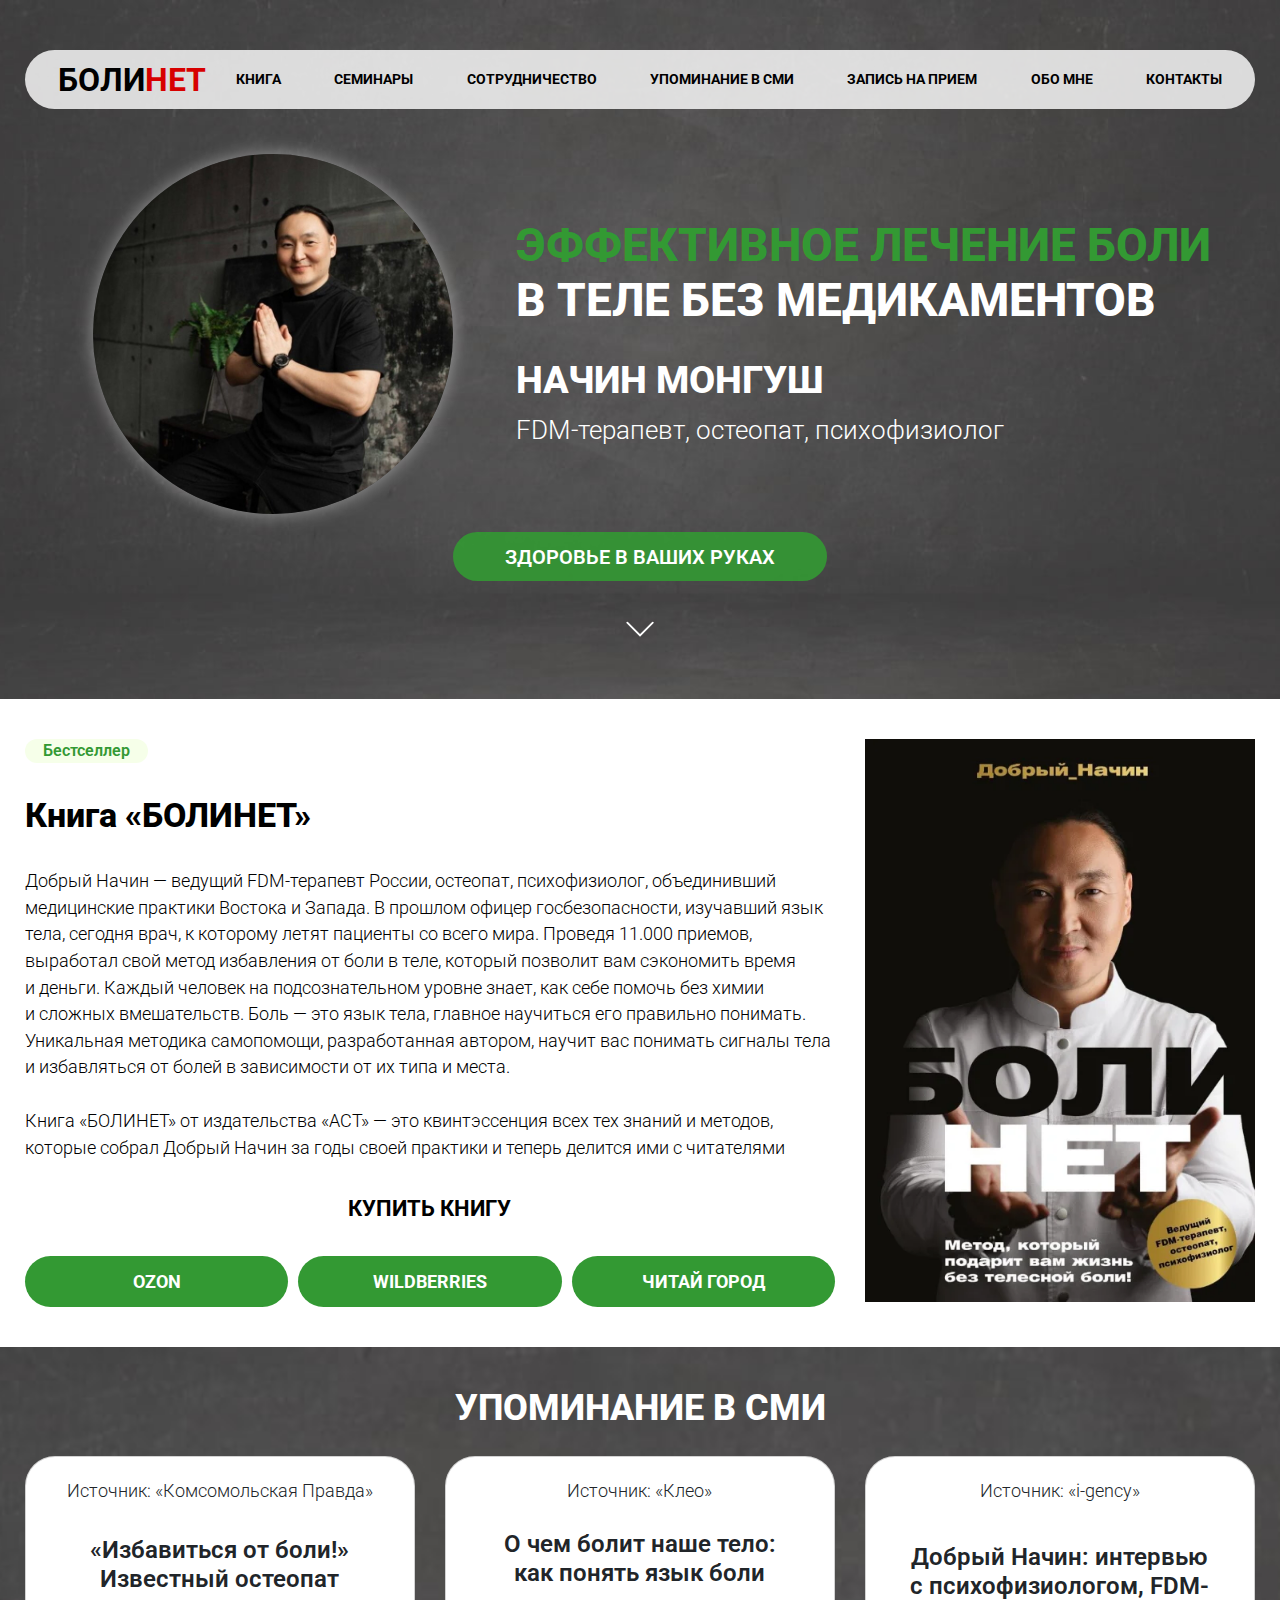
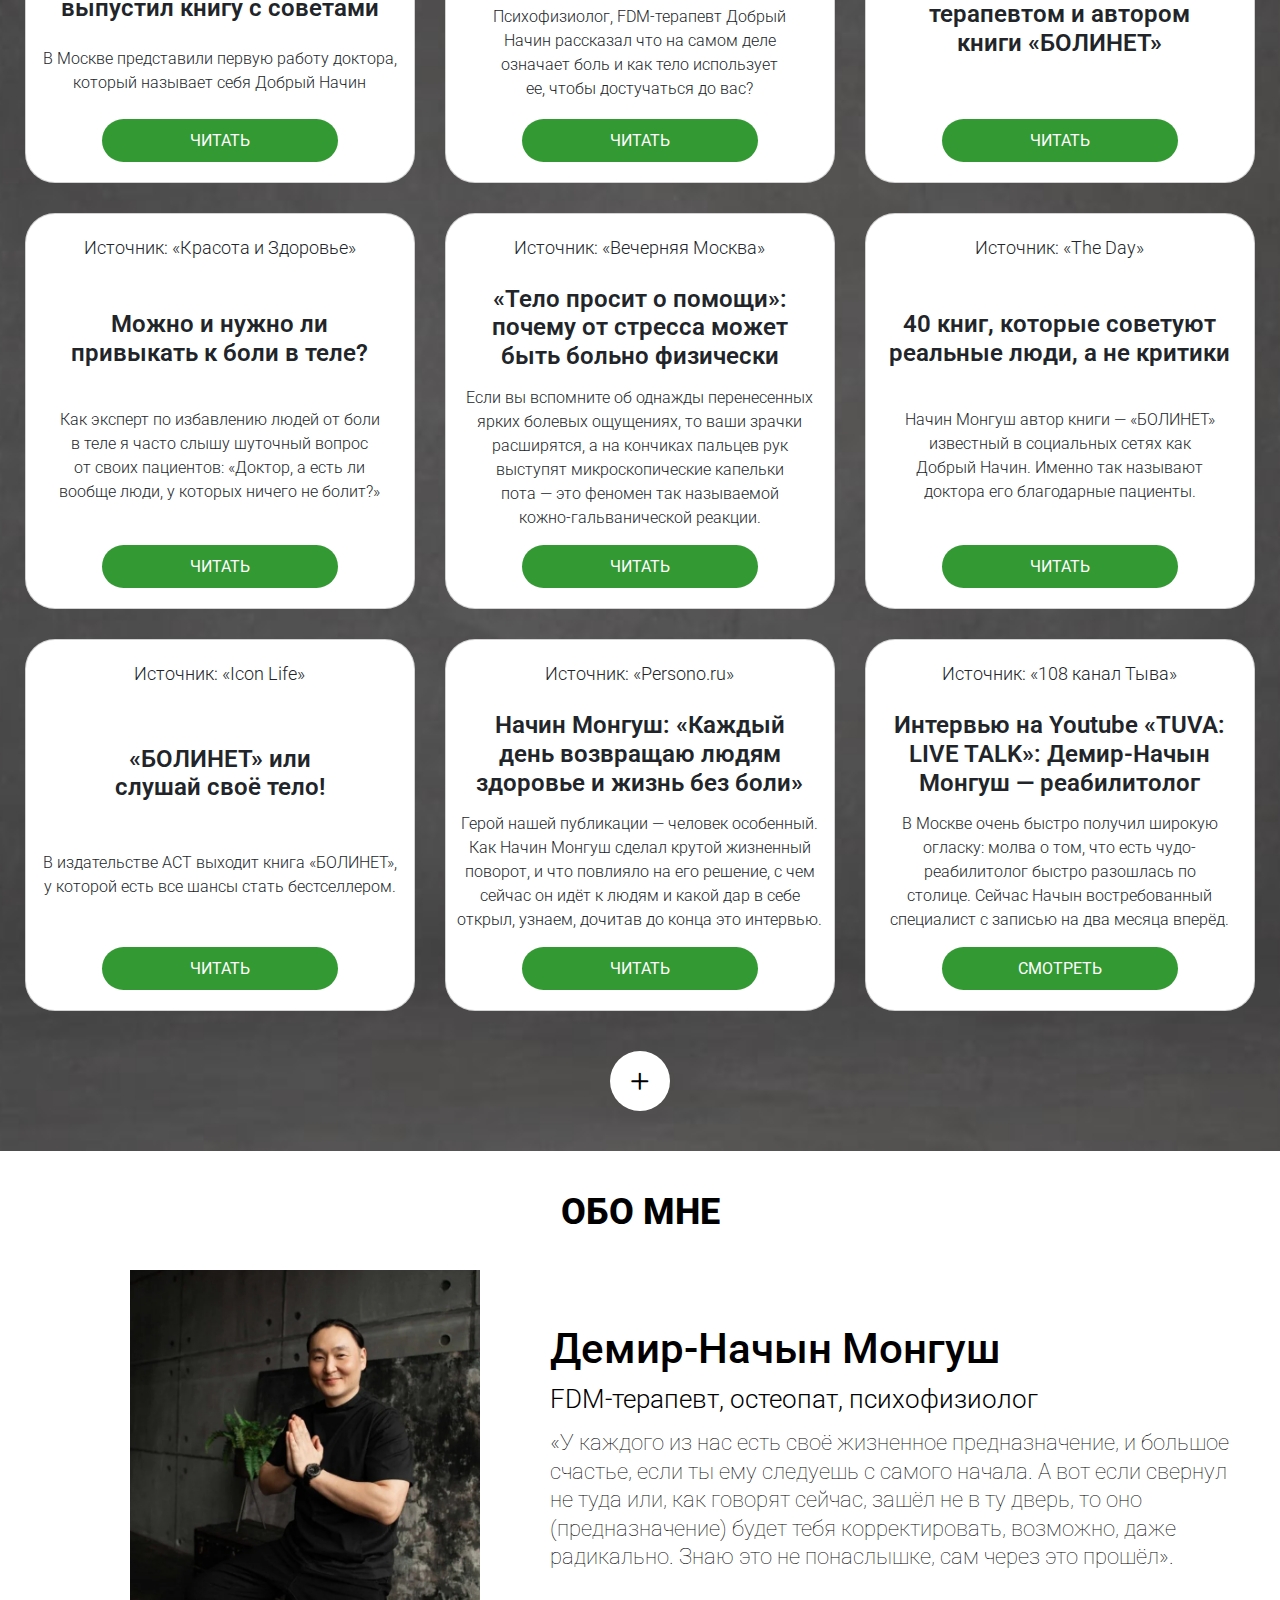
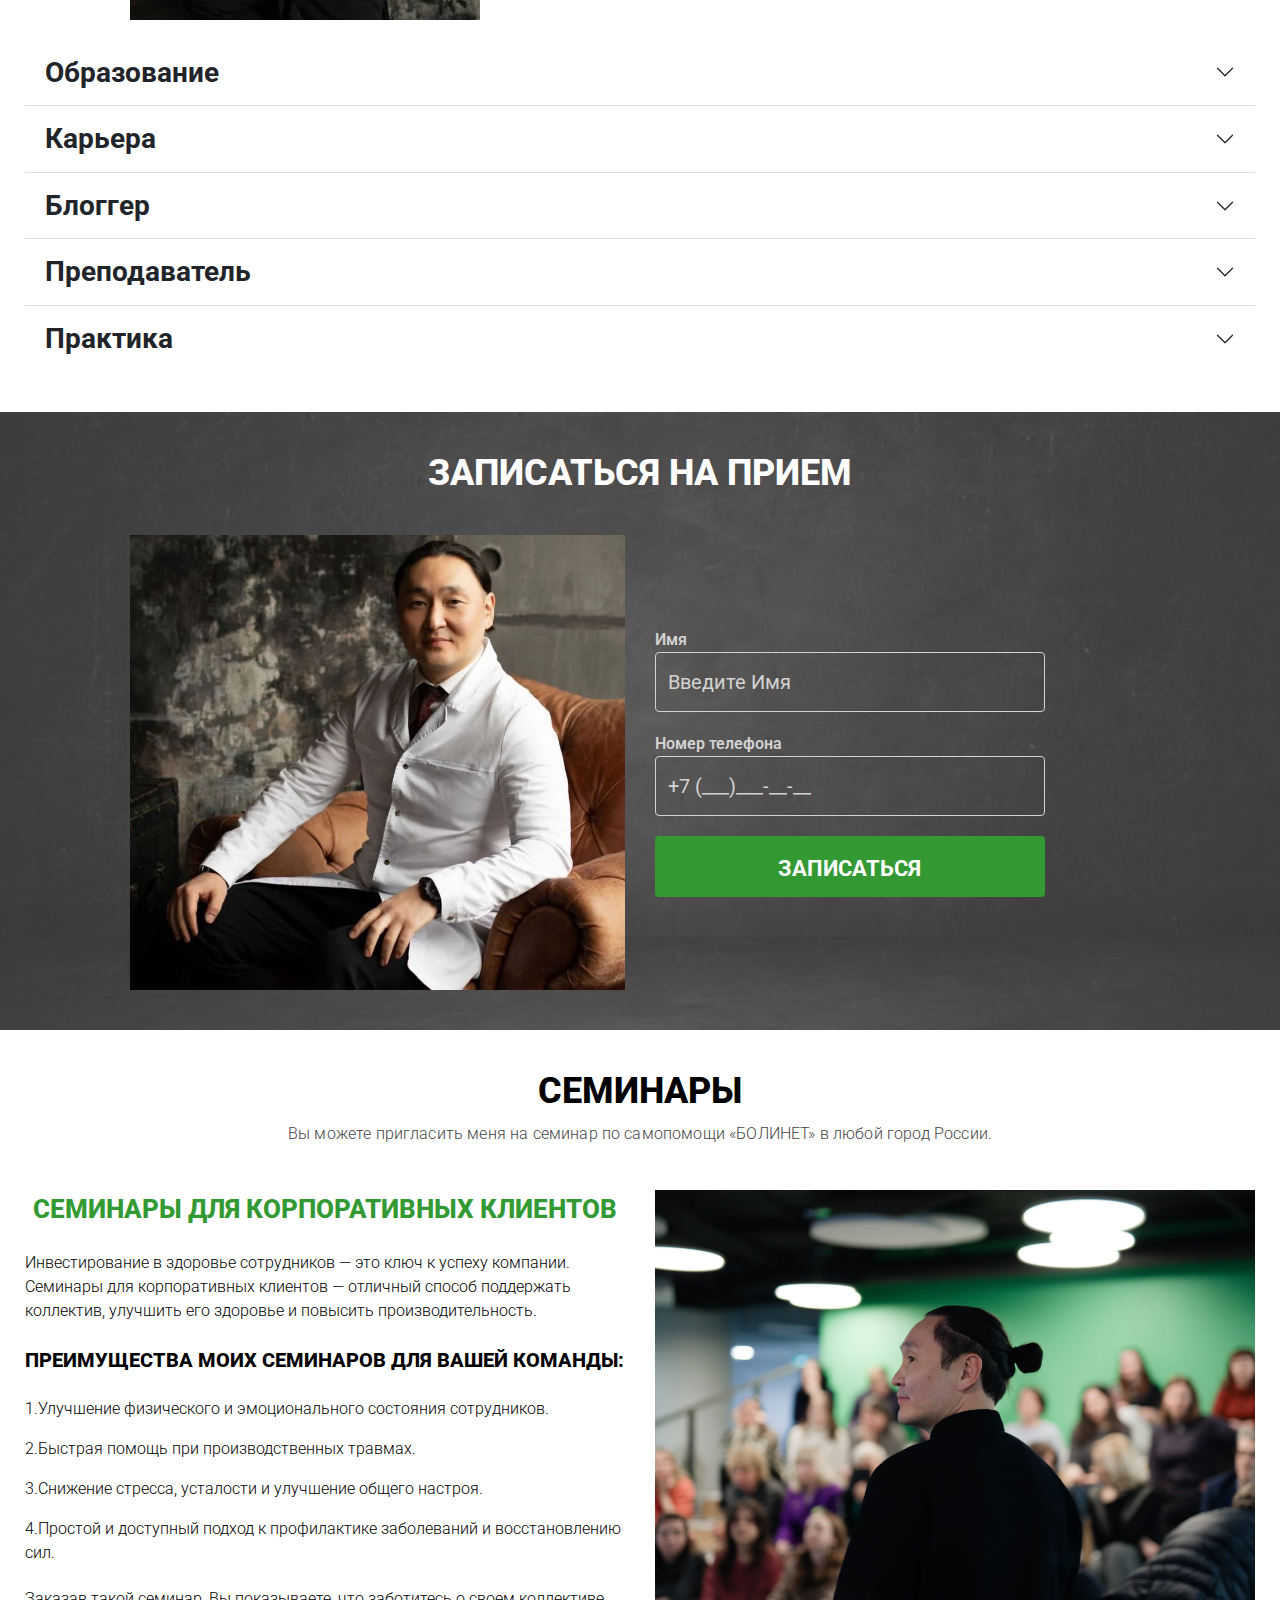
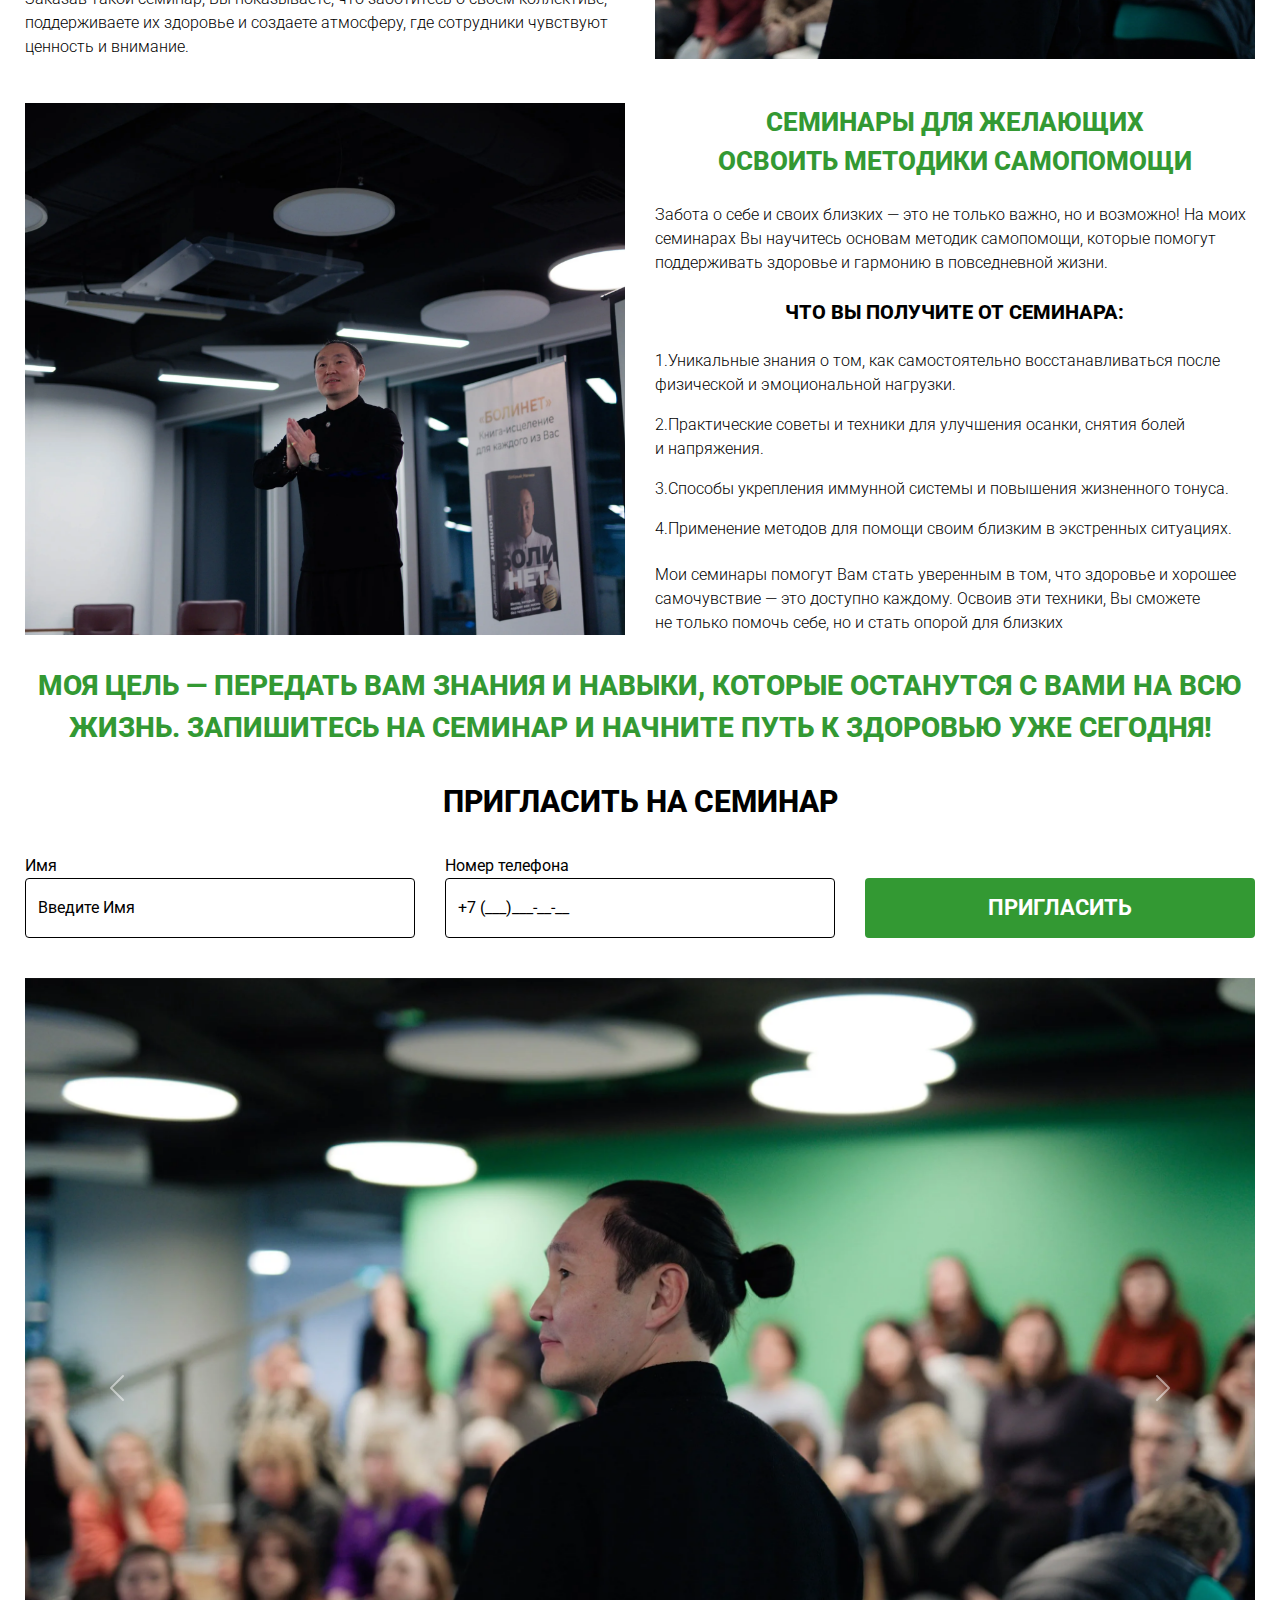
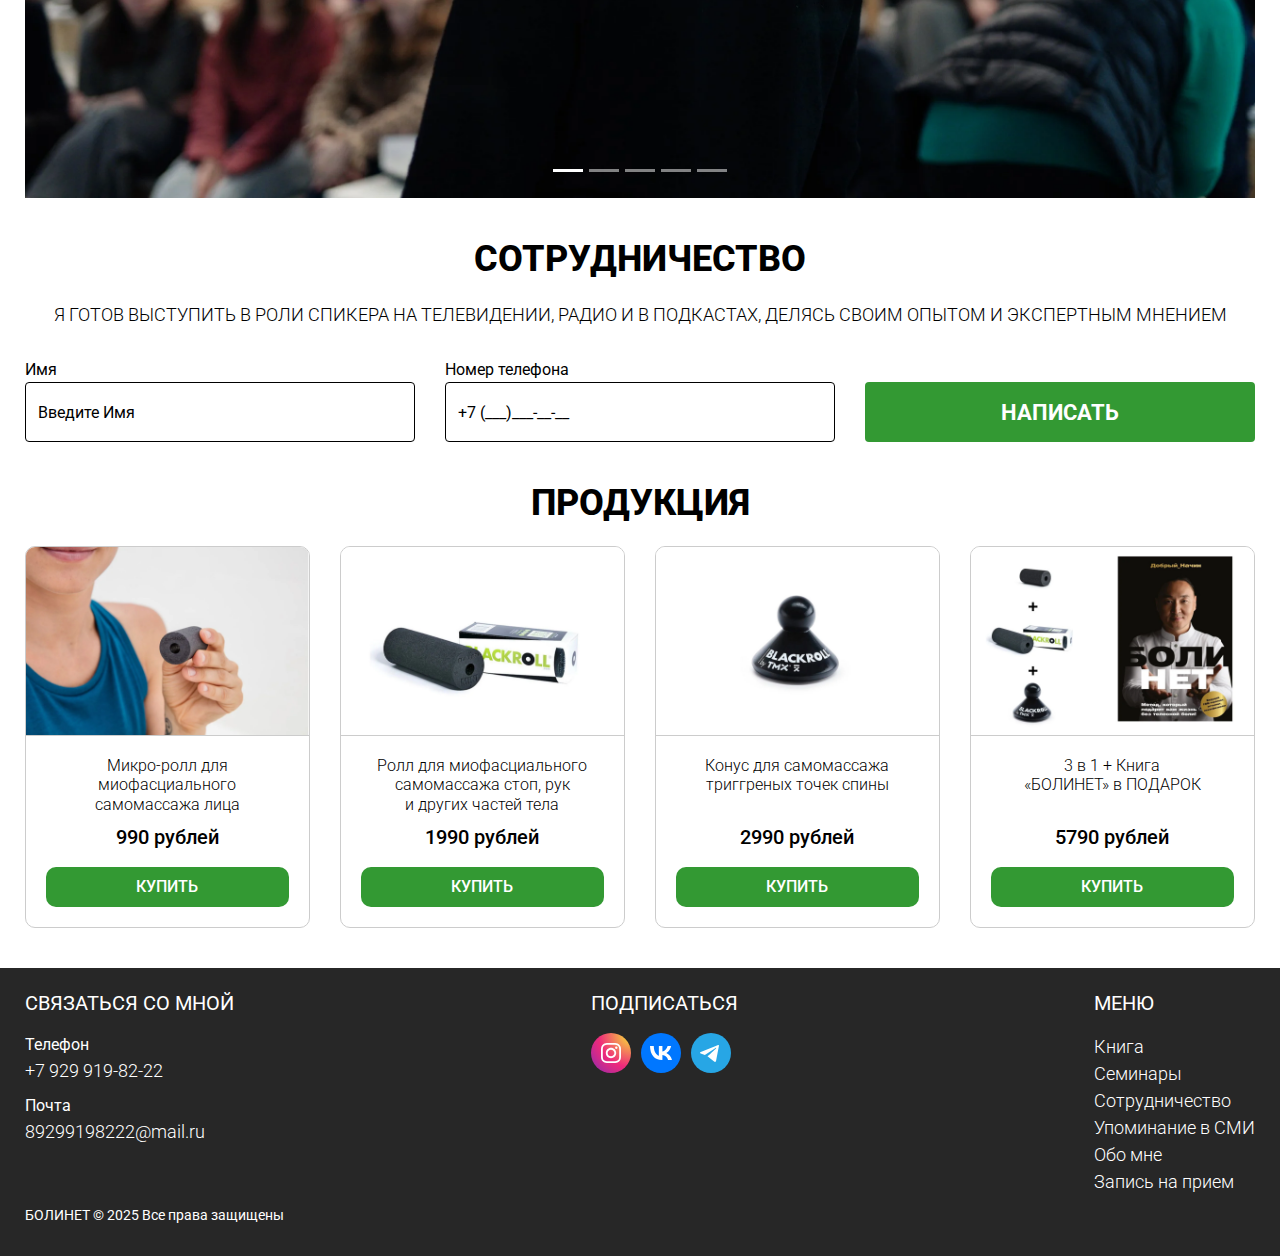
==== commit 49649ac1: "fix form" ====
--- a/index.html
+++ b/index.html
@@ -1,7 +1,7 @@
 <!DOCTYPE html><html lang="ru"><head><meta charset="UTF-8"/><meta http-equiv="X-UA-Compatible" content="IE=edge"/><meta name="viewport" content="width=device-width, initial-scale=1.0"/><title>Добрый Начин</title><meta property="og:title" content="Добрый Начин | Эффективное лечение боли в теле без медикаментов"/><meta property="og:type" content="website"/><meta property="og:url" content=""/><meta property="og:image" content=""/><meta property="og:description" content="Сайт Врача-реабилитолога, психофизиолога Начина Монгуша"/><link href="https://cdn.jsdelivr.net/npm/bootstrap@5.3.3/dist/css/bootstrap.min.css" rel="stylesheet" integrity="sha384-QWTKZyjpPEjISv5WaRU9OFeRpok6YctnYmDr5pNlyT2bRjXh0JMhjY6hW+ALEwIH" crossorigin="anonymous"><link rel="stylesheet" href="https://cdn.jsdelivr.net/npm/bootstrap-icons@1.11.1/font/bootstrap-icons.css"><link rel="stylesheet" href="./css/main.css"/><link rel="icon" type="image/x-icon" href="./img/favicons/favicon.png"><link rel="apple-touch-icon" sizes="180x180" href="./img/favicons/favicon.png"></head><body><header class="header"><div class="container"><div class="header__row"><div class="logo">Боли<span>нет</span></div><nav class="header__nav nav"><ul class="nav__list"><li><a href="#book" class="active">Книга</a></li><li><a href="#seminar" class="active">Семинары</a></li><li><a href="#collab" class="active">Сотрудничество</a></li><li><a href="#media" class="active">Упоминание в&#160;сми</a></li><li><a href="#registration" class="active">Запись на&#160;прием</a></li><li><a href="#about" class="active">Обо мне</a></li><li><a href="#footer" class="active">Контакты</a></li></ul></nav> <button class="mobile-nav-btn"><div class="nav-icon"></div></button></div><div class="header__info"><div class="header__photo "></div><div class="header__text "><h1 class="header__title"><span>Эффективное лечение боли</span> в&#160;теле без медикаментов</h1><h2 class="header__name">Начин Монгуш</h2><div class="header__profession">FDM-терапевт, остеопат, психофизиолог</div></div></div><div class="header__bage">Здоровье в&#160;ваших руках</div><div class="header__link"> <a href="#book">Книга</a> <a href="#seminar">Семинары</a> <a href="#collab">Сотрудничество</a></div><svg class="icon icon--down"><use href="./img/svgsprite/sprite.symbol.svg#down"></use></svg></div></header><div class="mobile-nav"><ul class="mobile-nav__list"><li><a href="#book">Книга</a></li><li><a href="#seminar">Семинары</a></li><li><a href="#collab">Сотрудничество</a></li><li><a href="#media">Упоминание в&#160;сми</a></li><li><a href="#registration">Запись на&#160;прием</a></li><li><a href="#about">Обо мне</a></li><li><a href="#footer">Контакты</a></li></ul><div class="about__social"> <a href="https://www.instagram.com/dobryi_nachin?igsh=YndjcWNjajVtOGR3
 	" target="_blank"><img src="./img/instagram.svg" alt="Инстаграм"></a> <a href="https://vk.com/club226574762" target="_blank"><img src="./img/vk.svg" alt="Вконтакте"></a> <a href="https://t.me/Dobryi_Nachin_Method
-	" target="_blank"><img src="./img/telegram.svg" alt="Телеграм"></a></div></div><main class="docs"><section class="book" id="book"><div class="container"><div class="book__inner grid6 grid-tablet2 grid-mob"><div class="book__item"><div class="book__bage"> Бестселлер</div><div class="book__title"> Книга &#171;БОЛИНЕТ&#187;</div><div class="book__descr"> Добрый Начин&#160;&#8212; ведущий FDM-терапевт России, остеопат, психофизиолог, объединивший медицинские практики Востока и Запада. В&#160;прошлом офицер госбезопасности, изучавший язык тела, сегодня врач, к&#160;которому летят пациенты со всего мира. Проведя 11.000 приемов, выработал свой метод избавления от&#160;боли в&#160;теле, который позволит вам сэкономить время и&#160;деньги. Каждый человек на&#160;подсознательном уровне знает, как себе помочь без химии и&#160;сложных вмешательств. Боль&#160;&#8212; это язык тела, главное научиться его правильно понимать. Уникальная методика самопомощи, разработанная автором, научит вас понимать сигналы тела и&#160;избавляться от&#160;болей в&#160;зависимости от&#160;их&#160;типа и&#160;места.</div><div class="book__descr"> Книга &#171;БОЛИНЕТ&#187; от&#160;издательства &#171;АСТ&#187;&#160;&#8212; это квинтэссенция всех тех знаний и&#160;методов, которые собрал Добрый Начин за&#160;годы своей практики и&#160;теперь делится ими с&#160;читателями</div><div class="book__pay"><div class="book__pay-title"> Купить книгу</div><div class="book__pay-wrapper"> <a href="https://ozon.ru/t/pLGOLzR" target="_blank" class="book-btn">Ozon</a> <a href="https://www.wildberries.ru/catalog/259217447/detail.aspx?targetUrl=MS&size=403116218" target="_blank" class="book-btn">Wildberries</a> <a href="https://www.chitai-gorod.ru/product/bolinet-metod-kotoryy-podarit-vam-zhizn-bez-telesnoy-boli-3030238" target="_blank" class="book-btn">Читай город</a></div></div></div><div class="book__item2"><picture><source srcset="./img/book.webp 1x, ./img/book@2x.webp 2x" type="image/webp"><source srcset="./img/book.jpg 1x, ./img/book@2x.jpg 2x" type="image/jpeg"> <img src="./img/book.jpg" srcset="./img/book@2x.jpg" alt="Книга"></picture></div></div></div></section><section class="media" id="media"><div class="container"><h2 class="media__title">Упоминание в&#160;сми</h2><div class="grid6 grid-tablet2 grid-mob"><div class="card"><div class="card__source"> Источник: &#171;Комсомольская Правда&#187;</div><div class="card__title"> &#171;Избавиться от&#160;боли!&#187; Известный остеопат выпустил книгу с&#160;советами</div><div class="card__text"> В&#160;Москве представили первую работу доктора, который называет себя Добрый Начин</div> <a href="https://www.kp.ru/daily/27670.5/5021678/" class="card__btn" target="_blank">Читать</a></div><div class="card"><div class="card__source"> Источник: &#171;Клео&#187;</div><div class="card__title"> О&#160;чем болит наше тело: как понять язык боли</div><div class="card__text"> Психофизиолог, FDM-терапевт Добрый Начин рассказал что на&#160;самом деле означает боль и&#160;как тело использует ее, чтобы достучаться до&#160;вас?</div> <a href="https://www.kleo.ru/items/zdorovie/o-chem-bolit-nashe-telo-kak-ponjat-jazyk-boli.shtml" class="card__btn" target="_blank">Читать</a></div><div class="card"><div class="card__source"> Источник: &#171;i-gency&#187;</div><div class="card__title"> Добрый Начин: интервью с&#160;психофизиологом, FDM-терапевтом и&#160;автором книги &#171;БОЛИНЕТ&#187;</div><div class="card__text"></div> <a href="https://i-gency.ru/lifestyle/dobryj-nachin-intervyu-s-psihofiziologom-fdm-terapevtom-i-avtorom-knigi-bolinet/" class="card__btn" target="_blank">Читать</a></div><div class="card"><div class="card__source"> Источник: &#171;Красота и&#160;Здоровье&#187;</div><div class="card__title"> Можно и&#160;нужно&#160;ли привыкать к&#160;боли в&#160;теле?</div><div class="card__text"> Как эксперт по&#160;избавлению людей от&#160;боли в&#160;теле я&#160;часто слышу шуточный вопрос от&#160;своих пациентов: &#171;Доктор, а есть&#160;ли вообще люди, у&#160;которых ничего не&#160;болит?&#187;</div> <a href="https://www.kiz.ru/content/zdorove/zabolevaniya/mozhno-i-nuzhno-li-privykat-k-boli-v-tele/" class="card__btn" target="_blank">Читать</a></div><div class="card"><div class="card__source"> Источник: &#171;Вечерняя Москва&#187;</div><div class="card__title"> &#171;Тело просит о&#160;помощи&#187;: почему от&#160;стресса может быть больно физически</div><div class="card__text"> Если вы&#160;вспомните об&#160;однажды перенесенных ярких болевых ощущениях, то&#160;ваши зрачки расширятся, а&#160;на&#160;кончиках пальцев рук выступят микроскопические капельки пота&#160;&#8212; это феномен так называемой кожно-гальванической реакции.</div> <a href="https://vm.ru/news/1173232-telo-prosit-o-pomoshi-pochemu-ot-stressa-mozhet-byt-bolno-fizicheski?utm_content=spw-exclusives" class="card__btn" target="_blank">Читать</a></div><div class="card"><div class="card__source"> Источник: &#171;The Day&#187;</div><div class="card__title"> 40 книг, которые советуют реальные люди, а&#160;не&#160;критики</div><div class="card__text"> Начин Монгуш автор книги&#160;&#8212; &#171;БОЛИНЕТ&#187; известный в&#160;социальных сетях как Добрый Начин. Именно так называют доктора его благодарные пациенты.</div> <a href="https://theday.ru/svobodnoe-vremya/40-knig-kotorye-sovetuyut-realnye-lyudi-a-ne-kritiki/" class="card__btn" target="_blank">Читать</a></div><div class="card"><div class="card__source"> Источник: &#171;Icon Life&#187;</div><div class="card__title"> &#171;БОЛИНЕТ&#187; или слушай своё тело!</div><div class="card__text"> В&#160;издательстве АСТ выходит книга &#171;БОЛИНЕТ&#187;, у&#160;которой есть все шансы стать бестселлером.</div> <a href="https://iconlife.ru/razvlecheniya/books/3634-boli-net-ili-slushaj-svojo-telo" class="card__btn" target="_blank">Читать</a></div><div class="card"><div class="card__source"> Источник: &#171;Persono.ru&#187;</div><div class="card__title"> Начин Монгуш: &#171;Каждый день возвращаю людям здоровье и&#160;жизнь без боли&#187;</div><div class="card__text"> Герой нашей публикации&#160;&#8212; человек особенный. Как Начин Монгуш сделал крутой жизненный поворот, и&#160;что повлияло на&#160;его решение, с&#160;чем сейчас он&#160;идёт к&#160;людям и&#160;какой дар в&#160;себе открыл, узнаем, дочитав до&#160;конца это интервью.</div> <a href="https://persono-ru.turbopages.org/persono.ru/s/blog/beauty/nachin-mongush/" class="card__btn" target="_blank">Читать</a></div><div class="card"><div class="card__source"> Источник: &#171;108 канал Тыва&#187;</div><div class="card__title"> Интервью на&#160;Youtube &#171;TUVA: LIVE TALK&#187;: Демир-Начын Монгуш&#160;&#8212; реабилитолог</div><div class="card__text"> В&#160;Москве очень быстро получил широкую огласку: молва о&#160;том, что есть чудо-реабилитолог быстро разошлась по столице. Сейчас Начын востребованный специалист с&#160;записью на&#160;два месяца вперёд.</div> <a href="https://www.youtube.com/watch?v=5qd30udIGVw" class="card__btn" target="_blank">Смотреть</a></div></div><div class="media__more"><a href="card.html" class="mediafull__btn"><i class="bi bi-plus"></i></a></div></div></section><section class="about" id="about"><div class="container"><h2 class="about__title">Обо мне</h2><div class="about__wrapper grid12"><div class="about__photo"><picture><source srcset="./img/photo.webp 1x, ./img/photo@2x.webp 2x" type="image/webp"><source srcset="./img/photo.jpg 1x, ./img/photo@2x.jpg 2x" type="image/jpeg"> <img src="./img/photo.jpg" srcset="./img/photo@2x.jpg" alt="Фото"></picture></div><div class="about__info"><div class="about__name">Демир-Начын Монгуш</div><div class="about__profession">FDM-терапевт, остеопат, психофизиолог</div><div class="about__text">&#171;У&#160;каждого из&#160;нас есть своё жизненное предназначение, и&#160;большое счастье, если ты&#160;ему следуешь с&#160;самого начала. А&#160;вот если свернул не&#160;туда или, как говорят сейчас, зашёл не&#160;в&#160;ту&#160;дверь, то&#160;оно (предназначение) будет тебя корректировать, возможно, даже радикально. Знаю это не&#160;понаслышке, сам через это прошёл&#187;.</div></div></div><div class="accordion accordion-flush" id="accordionFlushExample"><div class="accordion-item"><h2 class="accordion-header"> <button class="accordion-button collapsed" type="button" data-bs-toggle="collapse" data-bs-target="#flush-collapseOne" aria-expanded="false" aria-controls="flush-collapseOne"> Образование</button></h2><div id="flush-collapseOne" class="accordion-collapse collapse" data-bs-parent="#accordionFlushExample"><div class="accordion-body"><ul><li>Академия ФСБ</li><li>Мед колледж</li><li>Институт Восточной медицины</li><li>FDM Академия</li><li>Институт фасциальных манипуляций Стекко</li><li>Остеопатическая школа&#160;А. Иванова</li><li>Остеопатическая школа&#160;Ю. Кима</li><li>Учебный центр&#160;А. Огулова</li><li>Академия Физической Реабилитации</li><li>МГУ кафедра психофизиологии</li></ul></div></div></div><div class="accordion-item"><h2 class="accordion-header"> <button class="accordion-button collapsed" type="button" data-bs-toggle="collapse" data-bs-target="#flush-collapseTwo" aria-expanded="false" aria-controls="flush-collapseTwo"> Карьера</button></h2><div id="flush-collapseTwo" class="accordion-collapse collapse" data-bs-parent="#accordionFlushExample"><div class="accordion-body"><p>До&#160;2017 года служил в&#160;органах безопасности на&#160;различных должностях, в&#160;том числе руководящих. Уволился по&#160;состоянию здоровья в&#160;звании подполковника.</p><p>Столкнувшись с&#160;собственными проблемами опорно-двигательного аппарата, перенеся 3 операции на позвоночнике, сначала сам смог себя вернуть к&#160;полноценной жизни и&#160;решил посвятить свою жизнь помощи людям, столкнувшимися с&#160;такими&#160;же трудностями.</p><p>С&#160;2017 года получив медицинское образование, пройдя обучение в&#160;лучших российских и&#160;международных школах по&#160;остеопатии, мануальной терапии, традиционной китайской медицине и&#160;психофизиологии веду обширную практику и&#160;каждый день возвращаю своим пациентам жизнь без боли.</p><p>Проведя более 11 тысяч приемов разработал уникальную систему самопомощи и&#160;написал книгу &#171;БОЛИНЕТ&#187;, которую издал самый крупный книжный холдинг России&#160;&#8212; &#171;ЭКСМО-АСТ&#187;.</p></div></div></div><div class="accordion-item"><h2 class="accordion-header"> <button class="accordion-button collapsed" type="button" data-bs-toggle="collapse" data-bs-target="#flush-collapseThree" aria-expanded="false" aria-controls="flush-collapseThree"> Блоггер</button></h2><div id="flush-collapseThree" class="accordion-collapse collapse" data-bs-parent="#accordionFlushExample"><div class="accordion-body"><div class="accordion-title">Мои соцсети</div><div class="about__social"> <a href="https://www.instagram.com/dobryi_nachin?igsh=YndjcWNjajVtOGR3
+	" target="_blank"><img src="./img/telegram.svg" alt="Телеграм"></a></div></div><main class="docs"><section class="book" id="book"><div class="container"><div class="book__inner grid6 grid-tablet2 grid-mob"><div class="book__item"><div class="book__bage"> Бестселлер</div><div class="book__title"> Книга &#171;БОЛИНЕТ&#187;</div><div class="book__descr"> Добрый Начин&#160;&#8212; ведущий FDM-терапевт России, остеопат, психофизиолог, объединивший медицинские практики Востока и Запада. В&#160;прошлом офицер госбезопасности, изучавший язык тела, сегодня врач, к&#160;которому летят пациенты со всего мира. Проведя 11.000 приемов, выработал свой метод избавления от&#160;боли в&#160;теле, который позволит вам сэкономить время и&#160;деньги. Каждый человек на&#160;подсознательном уровне знает, как себе помочь без химии и&#160;сложных вмешательств. Боль&#160;&#8212; это язык тела, главное научиться его правильно понимать. Уникальная методика самопомощи, разработанная автором, научит вас понимать сигналы тела и&#160;избавляться от&#160;болей в&#160;зависимости от&#160;их&#160;типа и&#160;места.</div><div class="book__descr"> Книга &#171;БОЛИНЕТ&#187; от&#160;издательства &#171;АСТ&#187;&#160;&#8212; это квинтэссенция всех тех знаний и&#160;методов, которые собрал Добрый Начин за&#160;годы своей практики и&#160;теперь делится ими с&#160;читателями</div><div class="book__pay"><div class="book__pay-title"> Купить книгу</div><div class="book__pay-wrapper"> <a href="https://ozon.ru/t/pLGOLzR" target="_blank" class="book-btn">Ozon</a> <a href="https://www.wildberries.ru/catalog/259217447/detail.aspx?targetUrl=MS&size=403116218" target="_blank" class="book-btn">Wildberries</a> <a href="https://www.chitai-gorod.ru/product/bolinet-metod-kotoryy-podarit-vam-zhizn-bez-telesnoy-boli-3030238" target="_blank" class="book-btn">Читай город</a></div></div></div><div class="book__item2"><picture><source srcset="./img/book.webp 1x, ./img/book@2x.webp 2x" type="image/webp"><source srcset="./img/book.jpg 1x, ./img/book@2x.jpg 2x" type="image/jpeg"> <img src="./img/book.jpg" srcset="./img/book@2x.jpg" alt="Книга"></picture></div></div></div></section><section class="media" id="media"><div class="container"><h2 class="media__title">Упоминание в&#160;сми</h2><div class="grid6 grid-tablet2 grid-mob"><div class="card"><div class="card__source"> Источник: &#171;Комсомольская Правда&#187;</div><div class="card__title"> &#171;Избавиться от&#160;боли!&#187; Известный остеопат выпустил книгу с&#160;советами</div><div class="card__text"> В&#160;Москве представили первую работу доктора, который называет себя Добрый Начин</div> <a href="https://www.kp.ru/daily/27670.5/5021678/" class="card__btn" target="_blank">Читать</a></div><div class="card"><div class="card__source"> Источник: &#171;Клео&#187;</div><div class="card__title"> О&#160;чем болит наше тело: как понять язык боли</div><div class="card__text"> Психофизиолог, FDM-терапевт Добрый Начин рассказал что на&#160;самом деле означает боль и&#160;как тело использует ее, чтобы достучаться до&#160;вас?</div> <a href="https://www.kleo.ru/items/zdorovie/o-chem-bolit-nashe-telo-kak-ponjat-jazyk-boli.shtml" class="card__btn" target="_blank">Читать</a></div><div class="card"><div class="card__source"> Источник: &#171;i-gency&#187;</div><div class="card__title"> Добрый Начин: интервью с&#160;психофизиологом, FDM-терапевтом и&#160;автором книги &#171;БОЛИНЕТ&#187;</div><div class="card__text"></div> <a href="https://i-gency.ru/lifestyle/dobryj-nachin-intervyu-s-psihofiziologom-fdm-terapevtom-i-avtorom-knigi-bolinet/" class="card__btn" target="_blank">Читать</a></div><div class="card"><div class="card__source"> Источник: &#171;Красота и&#160;Здоровье&#187;</div><div class="card__title"> Можно и&#160;нужно&#160;ли привыкать к&#160;боли в&#160;теле?</div><div class="card__text"> Как эксперт по&#160;избавлению людей от&#160;боли в&#160;теле я&#160;часто слышу шуточный вопрос от&#160;своих пациентов: &#171;Доктор, а есть&#160;ли вообще люди, у&#160;которых ничего не&#160;болит?&#187;</div> <a href="https://www.kiz.ru/content/zdorove/zabolevaniya/mozhno-i-nuzhno-li-privykat-k-boli-v-tele/" class="card__btn" target="_blank">Читать</a></div><div class="card"><div class="card__source"> Источник: &#171;Вечерняя Москва&#187;</div><div class="card__title"> &#171;Тело просит о&#160;помощи&#187;: почему от&#160;стресса может быть больно физически</div><div class="card__text"> Если вы&#160;вспомните об&#160;однажды перенесенных ярких болевых ощущениях, то&#160;ваши зрачки расширятся, а&#160;на&#160;кончиках пальцев рук выступят микроскопические капельки пота&#160;&#8212; это феномен так называемой кожно-гальванической реакции.</div> <a href="https://vm.ru/news/1173232-telo-prosit-o-pomoshi-pochemu-ot-stressa-mozhet-byt-bolno-fizicheski?utm_content=spw-exclusives" class="card__btn" target="_blank">Читать</a></div><div class="card"><div class="card__source"> Источник: &#171;The Day&#187;</div><div class="card__title"> 40 книг, которые советуют реальные люди, а&#160;не&#160;критики</div><div class="card__text"> Начин Монгуш автор книги&#160;&#8212; &#171;БОЛИНЕТ&#187; известный в&#160;социальных сетях как Добрый Начин. Именно так называют доктора его благодарные пациенты.</div> <a href="https://theday.ru/svobodnoe-vremya/40-knig-kotorye-sovetuyut-realnye-lyudi-a-ne-kritiki/" class="card__btn" target="_blank">Читать</a></div><div class="card"><div class="card__source"> Источник: &#171;Icon Life&#187;</div><div class="card__title"> &#171;БОЛИНЕТ&#187; или слушай своё тело!</div><div class="card__text"> В&#160;издательстве АСТ выходит книга &#171;БОЛИНЕТ&#187;, у&#160;которой есть все шансы стать бестселлером.</div> <a href="https://iconlife.ru/razvlecheniya/books/3634-boli-net-ili-slushaj-svojo-telo" class="card__btn" target="_blank">Читать</a></div><div class="card"><div class="card__source"> Источник: &#171;Persono.ru&#187;</div><div class="card__title"> Начин Монгуш: &#171;Каждый день возвращаю людям здоровье и&#160;жизнь без боли&#187;</div><div class="card__text"> Герой нашей публикации&#160;&#8212; человек особенный. Как Начин Монгуш сделал крутой жизненный поворот, и&#160;что повлияло на&#160;его решение, с&#160;чем сейчас он&#160;идёт к&#160;людям и&#160;какой дар в&#160;себе открыл, узнаем, дочитав до&#160;конца это интервью.</div> <a href="https://persono-ru.turbopages.org/persono.ru/s/blog/beauty/nachin-mongush/" class="card__btn" target="_blank">Читать</a></div><div class="card"><div class="card__source"> Источник: &#171;108 канал Тыва&#187;</div><div class="card__title"> Интервью на&#160;Youtube &#171;TUVA: LIVE TALK&#187;: Демир-Начын Монгуш&#160;&#8212; реабилитолог</div><div class="card__text"> В&#160;Москве очень быстро получил широкую огласку: молва о&#160;том, что есть чудо-реабилитолог быстро разошлась по столице. Сейчас Начын востребованный специалист с&#160;записью на&#160;два месяца вперёд.</div> <a href="https://www.youtube.com/watch?v=5qd30udIGVw" class="card__btn" target="_blank">Смотреть</a></div></div><div class="media__more"><a href="card.html" class="mediafull__btn"><i class="bi bi-plus"></i></a></div></div></section><section class="about" id="about"><div class="container"><h2 class="about__title">Обо мне</h2><div class="about__wrapper grid12"><div class="about__photo"><picture><source srcset="./img/photo.webp 1x, ./img/photo@2x.webp 2x" type="image/webp"><source srcset="./img/photo.jpg 1x, ./img/photo@2x.jpg 2x" type="image/jpeg"> <img src="./img/photo.jpg" srcset="./img/photo@2x.jpg" alt="Фото"></picture></div><div class="about__info"><div class="about__name">Демир-Начын Монгуш</div><div class="about__profession">FDM-терапевт, остеопат, психофизиолог</div><div class="about__text">&#171;У&#160;каждого из&#160;нас есть своё жизненное предназначение, и&#160;большое счастье, если ты&#160;ему следуешь с&#160;самого начала. А&#160;вот если свернул не&#160;туда или, как говорят сейчас, зашёл не&#160;в&#160;ту&#160;дверь, то&#160;оно (предназначение) будет тебя корректировать, возможно, даже радикально. Знаю это не&#160;понаслышке, сам через это прошёл&#187;.</div></div></div><div class="accordion accordion-flush" id="accordionFlushExample"><div class="accordion-item"><h2 class="accordion-header"> <button class="accordion-button collapsed" type="button" data-bs-toggle="collapse" data-bs-target="#flush-collapseOne" aria-expanded="false" aria-controls="flush-collapseOne"> Образование</button></h2><div id="flush-collapseOne" class="accordion-collapse collapse" data-bs-parent="#accordionFlushExample"><div class="accordion-body"><ul><li>Академия ФСБ</li><li>Мед колледж</li><li>Институт Восточной медицины</li><li>FDM Академия</li><li>Институт фасциальных манипуляций Стекко</li><li>Остеопатическая школа&#160;А. Иванова</li><li>Остеопатическая школа&#160;Ю. Кима</li><li>Учебный центр&#160;А. Огулова</li><li>Академия Физической Реабилитации</li><li>МГУ кафедра психофизиологии</li></ul></div></div></div><div class="accordion-item"><h2 class="accordion-header"> <button class="accordion-button collapsed" type="button" data-bs-toggle="collapse" data-bs-target="#flush-collapseTwo" aria-expanded="false" aria-controls="flush-collapseTwo"> Карьера</button></h2><div id="flush-collapseTwo" class="accordion-collapse collapse" data-bs-parent="#accordionFlushExample"><div class="accordion-body"><p>До&#160;2017 года служил в&#160;органах безопасности на&#160;различных должностях, в&#160;том числе руководящих. Уволился по состоянию здоровья в&#160;звании подполковника.</p><p>Столкнувшись с&#160;собственными проблемами опорно-двигательного аппарата, перенеся 3 операции на позвоночнике, сначала сам смог себя вернуть к&#160;полноценной жизни и&#160;решил посвятить свою жизнь помощи людям, столкнувшимися с&#160;такими&#160;же трудностями.</p><p>С&#160;2017 года, получив медицинское образование и&#160;пройдя обучение в&#160;лучших российских и&#160;международных школах по&#160;остеопатии, мануальной терапии, традиционной китайской медицине и&#160;психофизиологии, веду обширную практику и&#160;каждый день возвращаю своим пациентам жизнь без боли.</p><p>Проведя более 11 тысяч приемов, разработал уникальную систему самопомощи и&#160;написал книгу &#171;БОЛИНЕТ&#187;, которую издал самый крупный книжный холдинг России&#160;&#8212; &#171;ЭКСМО-АСТ&#187;.</p></div></div></div><div class="accordion-item"><h2 class="accordion-header"> <button class="accordion-button collapsed" type="button" data-bs-toggle="collapse" data-bs-target="#flush-collapseThree" aria-expanded="false" aria-controls="flush-collapseThree"> Блоггер</button></h2><div id="flush-collapseThree" class="accordion-collapse collapse" data-bs-parent="#accordionFlushExample"><div class="accordion-body"><div class="accordion-title">Мои соцсети</div><div class="about__social"> <a href="https://www.instagram.com/dobryi_nachin?igsh=YndjcWNjajVtOGR3
             " target="_blank"><img src="./img/instagram.svg" alt="Инстаграм"></a> <a href="https://vk.com/club226574762" target="_blank"><img src="./img/vk.svg" alt="Вконтакте"></a> <a href="https://t.me/Dobryi_Nachin_Method
-            " target="_blank"><img src="./img/telegram.svg" alt="Телеграм"></a></div></div></div></div><div class="accordion-item"><h2 class="accordion-header"> <button class="accordion-button collapsed" type="button" data-bs-toggle="collapse" data-bs-target="#flush-collapseFour" aria-expanded="false" aria-controls="flush-collapseThree"> Преподаватель</button></h2><div id="flush-collapseFour" class="accordion-collapse collapse" data-bs-parent="#accordionFlushExample"><div class="accordion-body"><div class="accordion-title"> Веду курсы:</div><p> 1. Для коллег-реабилитологов, кто уже помогает или хочет научиться помогать людям возвращать жизнь без телесной боли.</p> 2. Курсы для абсолютно всех людей, кто хочет научиться помогать самому себе или своим близким людям избавляться от&#160;болей в&#160;теле. Курс построен на&#160;методике по&#160;распознаванию языка боли человека.</div></div></div><div class="accordion-item"><h2 class="accordion-header"> <button class="accordion-button collapsed" type="button" data-bs-toggle="collapse" data-bs-target="#flush-collapseFive" aria-expanded="false" aria-controls="flush-collapseThree"> Практика</button></h2><div id="flush-collapseFive" class="accordion-collapse collapse" data-bs-parent="#accordionFlushExample"><div class="accordion-body"><div class="accordion-title">Эксперт по&#160;БОЛИ:</div><p>Избавляю от&#160;болей в&#160;теле, вызванных мышечно&#160;&#8212; фасциальными нарушениями. А&#160;также исправляю дисфункции моче-половой и&#160;пищеварительной систем</p></div></div></div></div></div></section><section class="registration" id="registration"><div class="container"><h2 class="registration__title">Записаться на&#160;прием</h2><div class="grid12"><div class="registration__photo"><picture><source srcset="./img/formphoto.webp 1x, ./img/formphoto@2x.webp 2x" type="image/webp"><source srcset="./img/formphoto.jpg 1x, ./img/formphoto@2x.jpg 2x" type="image/jpeg"> <img src="./img/formphoto.jpg" srcset="./img/formphoto@2x.jpg" alt="Фото"></picture></div><form action="#" method="post" class="registration__form"> <label>Имя <input type="text" placeholder="Введите Имя" required></label> <label>Номер телефона <input class="phone" type="tel" placeholder="+7 (___)___-__-__" required/></label> <button class="button openModalBtn">Записаться</button></form></div></div></section><section class="seminar" id="seminar"><div class="container"><h2 class="seminar__title">Семинары</h2><div class="seminar__descr">Вы&#160;можете пригласить меня на&#160;семинар по&#160;самопомощи &#171;БОЛИНЕТ&#187; в&#160;любой город России.</div><div class="product grid12"><div class="product__item"><div class="product__title"> Семинары для корпоративных клиентов</div><div class="product__text"> Инвестирование в&#160;здоровье сотрудников&#160;&#8212; это ключ к&#160;успеху компании. Семинары для корпоративных клиентов&#160;&#8212; отличный способ поддержать коллектив, улучшить его здоровье и&#160;повысить производительность.</div><div class="product__subtitle"> Преимущества моих семинаров для Вашей команды:</div><div class="product__text "><p>1.Улучшение физического и&#160;эмоционального состояния сотрудников.</p><p>2.Быстрая помощь при производственных травмах</p><p>3.Снижение стресса, усталости и&#160;улучшение общего настроя.</p><p>4.Простой и&#160;доступный подход к&#160;профилактике заболеваний и&#160;восстановлению сил.</p></div><div class="product__text"> Заказав такой семинар, Вы&#160;показываете, что заботитесь о&#160;своем коллективе, поддерживаете их&#160;здоровье и&#160;создаете атмосферу, где сотрудники чувствуют ценность и&#160;внимание.</div></div><div class="product__photo"><picture><source srcset="./img/product1.webp 1x, ./img/product1@2x.webp 2x" type="image/webp"><source srcset="./img/product1.jpg 1x, ./img/product1@2x.jpg 2x" type="image/jpeg"> <img src="./img/product1.jpg" alt="Фото"></picture></div></div><div class="product grid12"><div class="product__photo"><picture><source srcset="./img/product2.webp 1x, ./img/product2@2x.webp 2x" type="image/webp"><source srcset="./img/product2.jpg 1x, ./img/product2@2x.jpg 2x" type="image/jpeg"> <img src="./img/product2.jpg" alt="Фото"></picture></div><div class="product__item"><div class="product__title"> Семинары для желающих освоить методики самопомощи</div><div class="product__text"> Забота о&#160;себе и&#160;своих близких&#160;&#8212; это не&#160;только важно, но&#160;и&#160;возможно! На&#160;моих семинарах Вы&#160;научитесь основам методик самопомощи, которые помогут поддерживать здоровье и&#160;гармонию в&#160;повседневной жизни.</div><div class="product__subtitle"> Что вы&#160;получите от&#160;семинара:</div><div class="product__text "><p>1.Уникальные знания о&#160;том, как самостоятельно восстанавливаться после физической и&#160;эмоциональной нагрузки.</p><p>2.Практические советы и&#160;техники для улучшения осанки, снятия болей и&#160;напряжения.</p><p>3.Способы укрепления иммунной системы и&#160;повышения жизненного тонуса.</p><p>4.Применение методов для помощи своим близким в&#160;экстренных ситуациях.</p></div><div class="product__text"> Мои семинары помогут Вам стать уверенным в&#160;том, что здоровье и&#160;хорошее самочувствие&#160;&#8212; это доступно каждому. Освоив эти техники, Вы&#160;сможете не&#160;только помочь себе, но&#160;и&#160;стать опорой для близких</div></div></div><div class="seminar__info"> Моя цель&#160;&#8212; передать Вам знания и&#160;навыки, которые останутся с&#160;Вами на&#160;всю жизнь. Запишитесь на&#160;семинар и&#160;начните путь к&#160;здоровью уже сегодня!</div><div class="seminar__text"> Пригласить на&#160;семинар</div><form action="#" method="post" class="seminar__form grid12"> <label>Имя <input type="text" placeholder="Введите Имя" required></label> <label>Номер телефона <input class="phone" type="tel" placeholder="+7 (___)___-__-__" required/></label> <button class="button button1 openModalBtn">Пригласить</button></form></div></section><div class="image"><div class="container"><div id="carouselExample" class="carousel slide"><div class="carousel-indicators"> <button type="button" data-bs-target="#carouselExampleIndicators" data-bs-slide-to="0" class="active" aria-current="true" aria-label="Slide 1"></button> <button type="button" data-bs-target="#carouselExampleIndicators" data-bs-slide-to="1" aria-label="Slide 2"></button> <button type="button" data-bs-target="#carouselExampleIndicators" data-bs-slide-to="2" aria-label="Slide 3"></button> <button type="button" data-bs-target="#carouselExampleIndicators" data-bs-slide-to="3" aria-label="Slide 4"></button> <button type="button" data-bs-target="#carouselExampleIndicators" data-bs-slide-to="4" aria-label="Slide 5"></button></div><div class="carousel-inner"><div class="carousel-item active"><picture><source srcset="./img/product1.webp 1x, ./img/product1@2x.webp 2x" type="image/webp"><source srcset="./img/product1.jpg 1x, ./img/product1@2x.jpg 2x" type="image/jpeg"> <img src="./img/product1.jpg" class="d-block w-100" alt="Изображение"></picture></div><div class="carousel-item"><picture><source srcset="./img/product2.webp 1x, ./img/product2@2x.webp 2x" type="image/webp"><source srcset="./img/product2.jpg 1x, ./img/product2@2x.jpg 2x" type="image/jpeg"> <img src="./img/product2.jpg" class="d-block w-100" alt="Изображение"></picture></div><div class="carousel-item"><picture><source srcset="./img/slider1.webp 1x, ./img/slider1@2x.webp 2x" type="image/webp"><source srcset="./img/slider1.jpg 1x, ./img/slider1@2x.jpg 2x" type="image/jpeg"> <img src="./img/slider1.jpg" class="d-block w-100" alt="Изображение"></picture></div><div class="carousel-item"><picture><source srcset="./img/slider2.webp 1x, ./img/slider2@2x.webp 2x" type="image/webp"><source srcset="./img/slider2.jpg 1x, ./img/slider2@2x.jpg 2x" type="image/jpeg"> <img src="./img/slider2.jpg" class="d-block w-100" alt="Изображение"></picture></div><div class="carousel-item"><picture><source srcset="./img/slider3.webp 1x, ./img/slider3@2x.webp 2x" type="image/webp"><source srcset="./img/slider3.jpg 1x, ./img/slider3@2x.jpg 2x" type="image/jpeg"> <img src="./img/slider3.jpg" class="d-block w-100" alt="Изображение"></picture></div></div> <button class="carousel-control-prev" type="button" data-bs-target="#carouselExample" data-bs-slide="prev"><span class="carousel-control-prev-icon" aria-hidden="true"></span> <span class="visually-hidden">Предыдущий</span></button> <button class="carousel-control-next" type="button" data-bs-target="#carouselExample" data-bs-slide="next"><span class="carousel-control-next-icon" aria-hidden="true"></span> <span class="visually-hidden">Следующий</span></button></div></div></div><section class="collab" id="collab"><div class="container"><h2 class="collab__title">Сотрудничество</h2><div class="collab__text"> Я&#160;готов выступить в&#160;роли спикера на&#160;телевидении, радио и&#160;в&#160;подкастах, делясь своим опытом и&#160;экспертным мнением</div><form action="#" method="post" class="seminar__form grid12"> <label>Имя <input type="text" placeholder="Введите Имя" required></label> <label>Номер телефона <input class="phone" type="tel" placeholder="+7 (___)___-__-__" required/></label> <button class="button button1 openModalBtn">Написать</button></form></div><div class="roll"><div class="container"><h2 class="collab__title">Продукция</h2><div class="roll__wrapper grid12 grid-tablet3 grid-mob"><div class="roll__card"><picture><source srcset="./img/cardimg.webp 1x, ./img/cardimg@2x.webp 2x" type="image/webp"><source srcset="./img/cardimg.jpg 1x, ./img/cardimg@2x.jpg 2x" type="image/jpeg"> <img src="./img/cardimg.jpg" class="roll__card-img" alt="Фото"></picture><div class="roll__card-body"><h5 class="roll__card-title">Микро-ролл для миофасциального самомассажа лица</h5><div class="roll__card-footer"><div class="roll__card-price">990 рублей</div> <button class="button button__card">Купить</button></div></div></div><div class="roll__card"><picture><source srcset="./img/cardimg1.webp 1x, ./img/cardimg1@2x.webp 2x" type="image/webp"><source srcset="./img/cardimg1.jpg 1x, ./img/cardimg1@2x.jpg 2x" type="image/jpeg"> <img src="./img/cardimg1.jpg" class="roll__card-img" alt="Фото"></picture><div class="roll__card-body"><h5 class="roll__card-title">Ролл для миофасциального самомассажа стоп, рук и&#160;других частей тела</h5><div class="roll__card-footer"><div class="roll__card-price">1990 рублей</div> <button class="button button__card">Купить</button></div></div></div><div class="roll__card"><picture><source srcset="./img/cardimg2.webp 1x, ./img/cardimg2@2x.webp 2x" type="image/webp"><source srcset="./img/cardimg2.jpg 1x, ./img/cardimg2@2x.jpg 2x" type="image/jpeg"> <img src="./img/cardimg2.jpg" class="roll__card-img" alt="Фото"></picture><div class="roll__card-body"><h5 class="roll__card-title">Конус для самомассажа триггреных точек спины</h5><div class="roll__card-footer"><div class="roll__card-price">2990 рублей</div> <button class="button button__card">Купить</button></div></div></div><div class="roll__card"><picture><source srcset="./img/bonus.webp 1x, ./img/bonus@2x.webp 2x" type="image/webp"><source srcset="./img/bonus.jpg 1x, ./img/bonus@2x.jpg 2x" type="image/jpeg"> <img src="./img/bonus.jpg" class="roll__card-img" alt="Фото"></picture><div class="roll__card-body"><h5 class="roll__card-title">3 в&#160;1 + Книга &#171;БОЛИНЕТ&#187; в&#160;ПОДАРОК</h5><div class="roll__card-footer"><div class="roll__card-price">5790 рублей</div> <button class="button button__card">Купить</button></div></div></div></div></div></div></section></main><div class="scrolltop"><i class="bi bi-arrow-up-circle"></i></div><div id="myModal" class="modal"><div class="modal-content"><div class="modal__header"> <span class="close">&#215;</span><div class="message"><p>Ваше сообщение отправлено!</p><p>Мы&#160;свяжемся с&#160;Вами в&#160;ближайшее время.</p></div></div></div></div><footer class="footer" id="footer"><div class="container"><div class="footer__menu "><div class="footer__item"><div class="footer__title"> связаться со&#160;мной</div><div class="footer__elem"><div class="footer__name"> Телефон</div><div class="footer__text"> <a href="tel:+79299198222">+7&#160;929&#160;919-82-22</a></div></div><div class="footer__elem"><div class="footer__name"> Почта</div><div class="footer__text"> <a href="mailto:89299198222@mail.ru">89299198222@mail.ru</a></div></div></div><div class="footer__item"><div class="footer__title"> Подписаться</div><div class="about__social"> <a href="https://www.instagram.com/dobryi_nachin?igsh=YndjcWNjajVtOGR3
+            " target="_blank"><img src="./img/telegram.svg" alt="Телеграм"></a></div></div></div></div><div class="accordion-item"><h2 class="accordion-header"> <button class="accordion-button collapsed" type="button" data-bs-toggle="collapse" data-bs-target="#flush-collapseFour" aria-expanded="false" aria-controls="flush-collapseThree"> Преподаватель</button></h2><div id="flush-collapseFour" class="accordion-collapse collapse" data-bs-parent="#accordionFlushExample"><div class="accordion-body"><div class="accordion-title"> Веду курсы:</div><p> 1. Для коллег-реабилитологов, кто уже помогает или хочет научиться помогать людям возвращать жизнь без телесной боли.</p> 2. Курсы для абсолютно всех людей, кто хочет научиться помогать самому себе или своим близким людям избавляться от&#160;болей в&#160;теле. Курс построен на&#160;методике по&#160;распознаванию языка боли человека.</div></div></div><div class="accordion-item"><h2 class="accordion-header"> <button class="accordion-button collapsed" type="button" data-bs-toggle="collapse" data-bs-target="#flush-collapseFive" aria-expanded="false" aria-controls="flush-collapseThree"> Практика</button></h2><div id="flush-collapseFive" class="accordion-collapse collapse" data-bs-parent="#accordionFlushExample"><div class="accordion-body"><div class="accordion-title">Эксперт по&#160;БОЛИ:</div><p>Избавляю от&#160;болей в&#160;теле, вызванных мышечно-фасциальными нарушениями. А&#160;также исправляю дисфункции мочеполовой и&#160;пищеварительной систем.</p></div></div></div></div></div></section><section class="registration" id="registration"><div class="container"><h2 class="registration__title">Записаться на&#160;прием</h2><div class="grid12"><div class="registration__photo"><picture><source srcset="./img/formphoto.webp 1x, ./img/formphoto@2x.webp 2x" type="image/webp"><source srcset="./img/formphoto.jpg 1x, ./img/formphoto@2x.jpg 2x" type="image/jpeg"> <img src="./img/formphoto.jpg" srcset="./img/formphoto@2x.jpg" alt="Фото"></picture></div><form action="mail.php" method="POST" class="registration__form"> <input type="hidden" name="form_type" value="appointment"> <label>Имя <input type="text" name="name" placeholder="Введите Имя" required></label> <label>Номер телефона <input class="phone" type="tel" name="phone" placeholder="+7 (___)___-__-__" required/></label> <button class="button" type="submit">Записаться</button></form></div></div></section><section class="seminar" id="seminar"><div class="container"><h2 class="seminar__title">Семинары</h2><div class="seminar__descr">Вы&#160;можете пригласить меня на&#160;семинар по&#160;самопомощи &#171;БОЛИНЕТ&#187; в&#160;любой город России.</div><div class="product grid12"><div class="product__item"><div class="product__title"> Семинары для корпоративных клиентов</div><div class="product__text"> Инвестирование в&#160;здоровье сотрудников&#160;&#8212; это ключ к&#160;успеху компании. Семинары для корпоративных клиентов&#160;&#8212; отличный способ поддержать коллектив, улучшить его здоровье и&#160;повысить производительность.</div><div class="product__subtitle"> Преимущества моих семинаров для Вашей команды:</div><div class="product__text "><p>1.Улучшение физического и&#160;эмоционального состояния сотрудников.</p><p>2.Быстрая помощь при производственных травмах.</p><p>3.Снижение стресса, усталости и&#160;улучшение общего настроя.</p><p>4.Простой и&#160;доступный подход к&#160;профилактике заболеваний и&#160;восстановлению сил.</p></div><div class="product__text"> Заказав такой семинар, Вы&#160;показываете, что заботитесь о&#160;своем коллективе, поддерживаете их&#160;здоровье и&#160;создаете атмосферу, где сотрудники чувствуют ценность и&#160;внимание.</div></div><div class="product__photo"><picture><source srcset="./img/product1.webp 1x, ./img/product1@2x.webp 2x" type="image/webp"><source srcset="./img/product1.jpg 1x, ./img/product1@2x.jpg 2x" type="image/jpeg"> <img src="./img/product1.jpg" alt="Фото"></picture></div></div><div class="product grid12"><div class="product__photo"><picture><source srcset="./img/product2.webp 1x, ./img/product2@2x.webp 2x" type="image/webp"><source srcset="./img/product2.jpg 1x, ./img/product2@2x.jpg 2x" type="image/jpeg"> <img src="./img/product2.jpg" alt="Фото"></picture></div><div class="product__item"><div class="product__title"> Семинары для желающих освоить методики самопомощи</div><div class="product__text"> Забота о&#160;себе и&#160;своих близких&#160;&#8212; это не&#160;только важно, но&#160;и&#160;возможно! На&#160;моих семинарах Вы&#160;научитесь основам методик самопомощи, которые помогут поддерживать здоровье и&#160;гармонию в&#160;повседневной жизни.</div><div class="product__subtitle"> Что вы&#160;получите от&#160;семинара:</div><div class="product__text "><p>1.Уникальные знания о&#160;том, как самостоятельно восстанавливаться после физической и&#160;эмоциональной нагрузки.</p><p>2.Практические советы и&#160;техники для улучшения осанки, снятия болей и&#160;напряжения.</p><p>3.Способы укрепления иммунной системы и&#160;повышения жизненного тонуса.</p><p>4.Применение методов для помощи своим близким в&#160;экстренных ситуациях.</p></div><div class="product__text"> Мои семинары помогут Вам стать уверенным в&#160;том, что здоровье и&#160;хорошее самочувствие&#160;&#8212; это доступно каждому. Освоив эти техники, Вы&#160;сможете не&#160;только помочь себе, но&#160;и&#160;стать опорой для близких</div></div></div><div class="seminar__info"> Моя цель&#160;&#8212; передать Вам знания и&#160;навыки, которые останутся с&#160;Вами на&#160;всю жизнь. Запишитесь на&#160;семинар и&#160;начните путь к&#160;здоровью уже сегодня!</div><div class="seminar__text"> Пригласить на&#160;семинар</div><form action="mail.php" method="POST" class="seminar__form grid12"> <input type="hidden" name="form_type" value="cooperation"> <label>Имя <input type="text" name="name" placeholder="Введите Имя" required></label> <label>Номер телефона <input class="phone" type="tel" name="phone" placeholder="+7 (___)___-__-__" required/></label> <button class="button button1" type="submit">Пригласить</button></form></div></section><div class="image"><div class="container"><div id="carouselExample" class="carousel slide"><div class="carousel-indicators"> <button type="button" data-bs-target="#carouselExampleIndicators" data-bs-slide-to="0" class="active" aria-current="true" aria-label="Slide 1"></button> <button type="button" data-bs-target="#carouselExampleIndicators" data-bs-slide-to="1" aria-label="Slide 2"></button> <button type="button" data-bs-target="#carouselExampleIndicators" data-bs-slide-to="2" aria-label="Slide 3"></button> <button type="button" data-bs-target="#carouselExampleIndicators" data-bs-slide-to="3" aria-label="Slide 4"></button> <button type="button" data-bs-target="#carouselExampleIndicators" data-bs-slide-to="4" aria-label="Slide 5"></button></div><div class="carousel-inner"><div class="carousel-item active"><picture><source srcset="./img/product1.webp 1x, ./img/product1@2x.webp 2x" type="image/webp"><source srcset="./img/product1.jpg 1x, ./img/product1@2x.jpg 2x" type="image/jpeg"> <img src="./img/product1.jpg" class="d-block w-100" alt="Изображение"></picture></div><div class="carousel-item"><picture><source srcset="./img/product2.webp 1x, ./img/product2@2x.webp 2x" type="image/webp"><source srcset="./img/product2.jpg 1x, ./img/product2@2x.jpg 2x" type="image/jpeg"> <img src="./img/product2.jpg" class="d-block w-100" alt="Изображение"></picture></div><div class="carousel-item"><picture><source srcset="./img/slider1.webp 1x, ./img/slider1@2x.webp 2x" type="image/webp"><source srcset="./img/slider1.jpg 1x, ./img/slider1@2x.jpg 2x" type="image/jpeg"> <img src="./img/slider1.jpg" class="d-block w-100" alt="Изображение"></picture></div><div class="carousel-item"><picture><source srcset="./img/slider2.webp 1x, ./img/slider2@2x.webp 2x" type="image/webp"><source srcset="./img/slider2.jpg 1x, ./img/slider2@2x.jpg 2x" type="image/jpeg"> <img src="./img/slider2.jpg" class="d-block w-100" alt="Изображение"></picture></div><div class="carousel-item"><picture><source srcset="./img/slider3.webp 1x, ./img/slider3@2x.webp 2x" type="image/webp"><source srcset="./img/slider3.jpg 1x, ./img/slider3@2x.jpg 2x" type="image/jpeg"> <img src="./img/slider3.jpg" class="d-block w-100" alt="Изображение"></picture></div></div> <button class="carousel-control-prev" type="button" data-bs-target="#carouselExample" data-bs-slide="prev"><span class="carousel-control-prev-icon" aria-hidden="true"></span> <span class="visually-hidden">Предыдущий</span></button> <button class="carousel-control-next" type="button" data-bs-target="#carouselExample" data-bs-slide="next"><span class="carousel-control-next-icon" aria-hidden="true"></span> <span class="visually-hidden">Следующий</span></button></div></div></div><section class="collab" id="collab"><div class="container"><h2 class="collab__title">Сотрудничество</h2><div class="collab__text"> Я&#160;готов выступить в&#160;роли спикера на&#160;телевидении, радио и&#160;в&#160;подкастах, делясь своим опытом и&#160;экспертным мнением</div><form action="mail.php" method="POST" class="seminar__form grid12"> <input type="hidden" name="form_type" value="collaborations"> <label>Имя <input type="text" name="name" placeholder="Введите Имя" required></label> <label>Номер телефона <input class="phone" type="tel" name="phone" placeholder="+7 (___)___-__-__" required/></label> <button class="button button1" type="submit">Написать</button></form></div><div class="roll"><div class="container"><h2 class="collab__title">Продукция</h2><div class="roll__wrapper grid12 grid-tablet3 grid-mob"><div class="roll__card"><picture><source srcset="./img/cardimg.webp 1x, ./img/cardimg@2x.webp 2x" type="image/webp"><source srcset="./img/cardimg.jpg 1x, ./img/cardimg@2x.jpg 2x" type="image/jpeg"> <img src="./img/cardimg.jpg" class="roll__card-img" alt="Фото"></picture><div class="roll__card-body"><h5 class="roll__card-title">Микро-ролл для миофасциального самомассажа лица</h5><div class="roll__card-footer"><div class="roll__card-price">990 рублей</div> <button class="button button__card">Купить</button></div></div></div><div class="roll__card"><picture><source srcset="./img/cardimg1.webp 1x, ./img/cardimg1@2x.webp 2x" type="image/webp"><source srcset="./img/cardimg1.jpg 1x, ./img/cardimg1@2x.jpg 2x" type="image/jpeg"> <img src="./img/cardimg1.jpg" class="roll__card-img" alt="Фото"></picture><div class="roll__card-body"><h5 class="roll__card-title">Ролл для миофасциального самомассажа стоп, рук и&#160;других частей тела</h5><div class="roll__card-footer"><div class="roll__card-price">1990 рублей</div> <button class="button button__card">Купить</button></div></div></div><div class="roll__card"><picture><source srcset="./img/cardimg2.webp 1x, ./img/cardimg2@2x.webp 2x" type="image/webp"><source srcset="./img/cardimg2.jpg 1x, ./img/cardimg2@2x.jpg 2x" type="image/jpeg"> <img src="./img/cardimg2.jpg" class="roll__card-img" alt="Фото"></picture><div class="roll__card-body"><h5 class="roll__card-title">Конус для самомассажа триггреных точек спины</h5><div class="roll__card-footer"><div class="roll__card-price">2990 рублей</div> <button class="button button__card">Купить</button></div></div></div><div class="roll__card"><picture><source srcset="./img/bonus.webp 1x, ./img/bonus@2x.webp 2x" type="image/webp"><source srcset="./img/bonus.jpg 1x, ./img/bonus@2x.jpg 2x" type="image/jpeg"> <img src="./img/bonus.jpg" class="roll__card-img" alt="Фото"></picture><div class="roll__card-body"><h5 class="roll__card-title">3 в&#160;1 + Книга &#171;БОЛИНЕТ&#187; в&#160;ПОДАРОК</h5><div class="roll__card-footer"><div class="roll__card-price">5790 рублей</div> <button class="button button__card">Купить</button></div></div></div></div></div></div></section></main><div class="scrolltop"><i class="bi bi-arrow-up-circle"></i></div><div id="myModal" class="modal"><div class="modal-content"><div class="modal__header"><div class="close"><i class="bi bi-x"></i></div><div class="message"><div class="message__title">Ваше сообщение отправлено!</div><div class="message__text">Мы&#160;свяжемся с&#160;Вами в&#160;ближайшее время.</div></div></div></div></div><footer class="footer" id="footer"><div class="container"><div class="footer__menu "><div class="footer__item"><div class="footer__title"> связаться со&#160;мной</div><div class="footer__elem"><div class="footer__name"> Телефон</div><div class="footer__text"> <a href="tel:+79299198222">+7&#160;929&#160;919-82-22</a></div></div><div class="footer__elem"><div class="footer__name"> Почта</div><div class="footer__text"> <a href="mailto:89299198222@mail.ru">89299198222@mail.ru</a></div></div></div><div class="footer__item"><div class="footer__title"> Подписаться</div><div class="about__social"> <a href="https://www.instagram.com/dobryi_nachin?igsh=YndjcWNjajVtOGR3
 				" target="_blank"><img src="./img/instagram.svg" alt="Инстаграм"></a> <a href="https://vk.com/club226574762" target="_blank"><img src="./img/vk.svg" alt="Вконтакте"></a> <a href="https://t.me/Dobryi_Nachin_Method
 				" target="_blank"><img src="./img/telegram.svg" alt="Телеграм"></a></div></div><div class="footer__item"><div class="footer__title"> Меню</div><ul><li><a href="#book">Книга</a></li><li><a href="#seminar">Семинары</a></li><li><a href="#collab">Сотрудничество</a></li><li><a href="#media">Упоминание в&#160;СМИ</a></li><li><a href="#about">Обо мне</a></li><li><a href="#registration">Запись на&#160;прием</a></li></ul></div></div><div class="footer__copyright"> БОЛИНЕТ &#169; 2025 Все права защищены</div></div></footer><script src="./js/index.bundle.js"></script><script src="https://cdn.jsdelivr.net/npm/bootstrap@5.3.3/dist/js/bootstrap.bundle.min.js" integrity="sha384-YvpcrYf0tY3lHB60NNkmXc5s9fDVZLESaAA55NDzOxhy9GkcIdslK1eN7N6jIeHz" crossorigin="anonymous"></script></body></html>--- a/css/main.css
+++ b/css/main.css
@@ -1,2 +1,2 @@
-@charset "UTF-8";@-webkit-keyframes moveUpDown{0%,to{-webkit-transform:translateY(0);transform:translateY(0)}50%{-webkit-transform:translateY(6px);transform:translateY(6px)}}@keyframes moveUpDown{0%,to{-webkit-transform:translateY(0);transform:translateY(0)}50%{-webkit-transform:translateY(6px);transform:translateY(6px)}}*{padding:0;margin:0;border:0}*,::after,::before{-webkit-box-sizing:border-box;box-sizing:border-box}a,a:hover,a:link,a:visited{text-decoration:none}aside,footer,header,legend,main,nav,section{display:block}h1,h2,h3,h4,h5,h6,p{font-size:inherit;font-weight:inherit}ul,ul li{list-style:none;padding:0}img{vertical-align:top}img,svg{max-width:100%;height:auto}address{font-style:normal}input,select,textarea{background-color:transparent}button,input,select,textarea{font-family:inherit;font-size:inherit;color:inherit}input::-ms-clear{display:none}button,input[type=submit]{display:inline-block;-webkit-box-shadow:none;box-shadow:none;background-color:transparent;background:0 0;cursor:pointer}button:active,button:focus,input:active,input:focus{outline:0}button::-moz-focus-inner{padding:0;border:0}label{cursor:pointer}:root{--container-width:1260px;--container-padding:15px;--font-main:"Roboto", sans-serif;--font-accent:"Roboto", sans-serif;--font-titles:var(--font-accent);--page-bg:#fff;--text-color:#000;--accent:#ac182c;--link-color:#2578c8;--laptop-size:1199px;--tablet-size:959px;--mobile-size:599px}.dark{--page-bg:#252526;--text-color:#fff}@font-face{font-family:Roboto;font-display:swap;src:url(../fonts/Roboto-Bold.woff2) format("woff2"),url(../fonts/Roboto-Bold.woff) format("woff");font-weight:700;font-style:normal}@font-face{font-family:Roboto;font-display:swap;src:url(../fonts/Roboto-Light.woff2) format("woff2"),url(../fonts/Roboto-Light.woff) format("woff");font-weight:300;font-style:normal}@font-face{font-family:Roboto;font-display:swap;src:url(../fonts/Roboto-Medium.woff2) format("woff2"),url(../fonts/Roboto-Medium.woff) format("woff");font-weight:500;font-style:normal}@font-face{font-family:Roboto;font-display:swap;src:url(../fonts/Roboto-Regular.woff2) format("woff2"),url(../fonts/Roboto-Regular.woff) format("woff");font-weight:400;font-style:normal}@font-face{font-family:Roboto;font-display:swap;src:url(../fonts/Roboto-Black.woff2) format("woff2"),url(../fonts/Roboto-Black.woff) format("woff");font-weight:900;font-style:normal}@font-face{font-family:Roboto;font-display:swap;src:url(../fonts/Roboto-SemiBold.woff2) format("woff2"),url(../fonts/Roboto-SemiBold.woff) format("woff");font-weight:600;font-style:normal}@font-face{font-family:Roboto;font-display:swap;src:url(../fonts/Roboto-Thin.woff2) format("woff2"),url(../fonts/Roboto-Thin.woff) format("woff");font-weight:100;font-style:normal}@font-face{font-family:Roboto;font-display:swap;src:url(../fonts/Roboto-ExtraBold.woff2) format("woff2"),url(../fonts/Roboto-ExtraBold.woff) format("woff");font-weight:800;font-style:normal}html{scroll-behavior:smooth;background-color:#272727}body{background-color:var(--page-bg);color:var(--text-color);font-family:var(--font-main);text-wrap:balance}img{display:block}a{color:var(--link-color)}code,pre.code{background-color:#e9f1f6;padding:.2rem;border-radius:4px}pre.code{overflow-x:auto;padding:1rem}.docs{display:grid;line-height:1.5}.docs p{margin:1rem 0}.docs ol,.docs ul{padding-left:2rem}.docs ol li,.docs ul li{list-style:disc;margin-bottom:.5rem}.docs ol li{list-style:decimal}.docs section,.docs section.docs{padding:40px 0}.docs small{font-size:1rem;color:#acacac}.docs .title-1:first-child,.docs .title-2:first-child{margin-top:0!important}.test,.test-2{width:600px;height:300px;margin:50px auto;background-color:#999;background-position:center center;background-size:cover;background-repeat:no-repeat}.test{background-image:url(./../img/project-02.jpg)}.test-2{background-image:-webkit-image-set(url(./../img/project-02.jpg) 1x,url(./../img/project-02@2x.jpg) 2x);background-image:image-set(url(./../img/project-02.jpg) 1x,url(./../img/project-02@2x.jpg) 2x)}.none{display:none!important}.visually-hidden{position:absolute;width:1px;height:1px;margin:-1px;border:0;padding:0;white-space:nowrap;-webkit-clip-path:inset(100%);clip-path:inset(100%);clip:rect(0 0 0 0);overflow:hidden}.no-scroll{overflow-y:hidden}.text-left{text-align:left}.text-right{text-align:right}.text-center{text-align:center}.d-flex,body,html{display:-webkit-box;display:-ms-flexbox;display:flex}.flex-center{-webkit-box-pack:center;-ms-flex-pack:center;justify-content:center}.content-demo{margin-bottom:5rem;padding:1rem;background-color:#dadada}.container,.container-full{padding:0 var(--container-padding)}.container{margin:0 auto;max-width:var(--container-width);width:100%}.container-full{max-width:100%}.container-left-50,.container-right-50{padding:0 var(--container-padding);max-width:50%}.container-right-50{margin-left:auto}.container-right{padding-left:calc((100% - var(--container-width))/2 + var(--container-padding))}.container-left{padding-right:calc((100% - var(--container-width))/2 + var(--container-padding))}.container-half-left{padding-right:calc((100% - var(--container-width))/2 + var(--container-width)/2);padding-left:calc((100% - var(--container-width))/2 + var(--container-padding))}.container-half-right{padding-left:calc((100% - var(--container-width))/2 + var(--container-width)/2);padding-right:calc((100% - var(--container-width))/2 + var(--container-padding))}body,html{min-height:100vh;-webkit-box-orient:vertical;-webkit-box-direction:normal;-ms-flex-direction:column;flex-direction:column}.footer{margin-top:auto}.grid,.grid12,.grid2,.grid3,.grid4,.grid6{display:grid;gap:1.875em}.grid{grid-template-columns:100%}.grid2{grid-template-columns:repeat(2,calc(50% - .5em))}.grid3{grid-template-columns:repeat(3,calc(33.3333333333% - 1.25em))}.grid4{grid-template-columns:repeat(4,calc(25% - 1.40625em))}.grid6{grid-template-columns:repeat(6,calc(16.6666666667% - 1.5625em))}.grid12{grid-template-columns:repeat(12,calc(8.3333333333% - 1.72em))}.about{min-height:860px}.about__wrapper{margin-top:35px}.about__title{text-align:center;font-size:36px;font-weight:800;text-transform:uppercase}.about__info,.about__photo{display:-webkit-box;display:-ms-flexbox;display:flex;-webkit-box-pack:center;-ms-flex-pack:center;justify-content:center}.about__photo{-webkit-box-align:center;-ms-flex-align:center;align-items:center;max-width:350px;max-height:350px;overflow:hidden;grid-column:2/span 4}.about__info{-webkit-box-orient:vertical;-webkit-box-direction:normal;-ms-flex-direction:column;flex-direction:column;grid-column:6/span 7}.about__name{font-weight:500;font-size:42px}.about__profession{font-weight:300;font-size:26px}.about__text{font-size:22px;line-height:130%;font-weight:100;margin-top:10px}.about__social{display:-webkit-box;display:-ms-flexbox;display:flex;margin-top:15px}.about__social a{display:block;width:40px;height:40px;margin-right:10px;-webkit-transition:all .1s ease-in;transition:all .1s ease-in}.about__social a:last-child{margin-right:0}.about__social a:hover{-webkit-transform:scale(1.095);-ms-transform:scale(1.095);transform:scale(1.095)}.accordion{margin-top:20px}.accordion-button{font-weight:700;font-size:28px;-webkit-transition:all .2s ease-in;transition:all .2s ease-in}.accordion-button:not(.collapsed){background-color:#f1f1f1}.accordion-button:focus{-webkit-box-shadow:none;box-shadow:none}.accordion-button:hover{background-color:#f1f1f1}.accordion-body{font-weight:300;font-size:20px}.accordion-title{font-weight:600}.book{padding:40px 0;min-height:500px}.book__bage{font-size:16px;color:#393;font-weight:600;text-align:center;border-radius:60px;padding:0 10px;width:123px;height:24px;background:#f6ffe9}.book__descr,.book__title{font-size:34px;font-weight:800;margin-top:27px}.book__descr{font-size:18px;font-weight:300;line-height:148%}.book-btn{display:block;border-radius:50px;padding:12px 3px;font-size:18px;font-weight:700;text-transform:uppercase;text-align:center;width:100%;color:#fff;background:#393;margin-right:10px;-webkit-transition:all .2s ease-in;transition:all .2s ease-in}.book-btn:hover{background:#196519}.book-btn:last-child{margin-right:0}.book__pay-title{font-size:22px;font-weight:700;text-transform:uppercase;text-align:center;margin-top:31px}.book__pay-wrapper{display:-webkit-box;display:-ms-flexbox;display:flex;-webkit-box-pack:justify;-ms-flex-pack:justify;justify-content:space-between;margin-top:31px}.book__item{grid-column:span 4}.book__item2{grid-column:span 2}.button{border-radius:4px;padding:16px 24px;width:100%;height:61px;background:#393;font-weight:700;font-size:22px;text-transform:uppercase;color:#fff;-webkit-transition:all .2s ease-in;transition:all .2s ease-in}.button:hover{background:#066a06}.button__card{height:40px;font-size:16px;font-weight:500;padding:8px;border-radius:10px;margin-top:auto}.button1{padding:0 20px;font-size:22px}.card{grid-column:span 2;display:-webkit-box;display:-ms-flexbox;display:flex;-webkit-box-orient:vertical;-webkit-box-direction:normal;-ms-flex-direction:column;flex-direction:column;-webkit-box-align:center;-ms-flex-align:center;align-items:center;-webkit-box-pack:justify;-ms-flex-pack:justify;justify-content:space-between;border-radius:30px;padding:20px 10px;width:100%;min-height:327px;background-color:#fff}.card__source{font-size:18px;font-weight:300}.card__title{font-size:24px;font-weight:600;line-height:120%;text-align:center;margin-top:24px}.card__btn,.card__text{text-align:center;margin-top:15px}.card__text{font-weight:300;font-size:16px}.card__btn{display:block;width:236px;height:43px;border-radius:30px;padding:10px 0;color:#fff;background-color:#393;text-transform:uppercase;-webkit-transition:all .2s ease-in;transition:all .2s ease-in}.card__btn:hover{background-color:#066a06}.collab{padding-bottom:0}.collab__text,.collab__title{text-align:center;font-size:36px;font-weight:800;text-transform:uppercase}.collab__text{font-weight:300;font-size:18px;margin-top:20px}.footer{background-color:#272727;padding:20px 0;color:#fff}.footer h1{font-size:32px}.footer a{color:#fff;text-decoration:underline}.footer__menu{display:-webkit-box;display:-ms-flexbox;display:flex;-webkit-box-pack:justify;-ms-flex-pack:justify;justify-content:space-between}.footer__item{grid-column:span 4}.footer__item ul{margin:0;padding:0}.footer__item a{font-size:18px;font-weight:300;text-decoration:none;-webkit-transition:all .2s ease-in;transition:all .2s ease-in}.footer__item a:hover,.header__title span,.media__more .bi:hover,.mediafull__btn .bi:hover{color:#393}.footer__elem{margin-bottom:10px}.footer__name{font-size:16px}.footer__title{font-weight:400;font-size:20px;text-transform:uppercase;color:#fff;margin-bottom:15px}.footer__text{font-weight:300;font-size:16px}.footer__copyright{padding:10px 0;font-size:14px}.header{padding:50px 0;min-height:669px;background-image:url(../img/main.jpg);background-position:center center;background-size:cover;background-repeat:no-repeat}.header__row{display:-webkit-box;display:-ms-flexbox;display:flex;-webkit-box-align:center;-ms-flex-align:center;align-items:center}.header__nav{width:100%}.header__info{margin-top:45px;display:-webkit-box;display:-ms-flexbox;display:flex;-ms-flex-pack:distribute;justify-content:space-around;-webkit-box-align:center;-ms-flex-align:center;align-items:center}.header__photo{min-width:360px;min-height:360px;margin-left:36px;border-radius:50%;background-image:url(../img/photo.jpg);background-position:center center;background-size:cover;background-repeat:no-repeat;-webkit-box-shadow:0 0 18px 0 rgba(255,255,255,.45);box-shadow:0 0 18px 0 rgba(255,255,255,.45)}.header__text{width:707px}.header__name,.header__title{font-size:46px;font-weight:800;text-transform:uppercase;color:#fff}.header__name{font-size:38px;margin-top:30px}.header__profession{font-size:26px;font-weight:300;color:#fff}.header__bage,.header__link a{color:#fff;text-transform:uppercase}.header__bage,.header__link{-webkit-box-align:center;-ms-flex-align:center;align-items:center}.header__bage{margin:18px auto 0;display:-webkit-box;display:-ms-flexbox;display:flex;-webkit-box-pack:center;-ms-flex-pack:center;justify-content:center;font-size:20px;font-weight:600;border-radius:50px;padding:10px;width:374px;height:49px;background:rgba(51,153,51,.9)}.header__link{display:none;-webkit-box-orient:vertical;-webkit-box-direction:normal;-ms-flex-direction:column;flex-direction:column;margin-top:20px}.header__link a{display:block;width:200px;padding:6px 10px;font-size:14px;text-align:center;border-radius:20px;border:1px solid #fff;margin-bottom:10px}.header__link a:last-child{margin-bottom:0}.header__row{border-radius:50px;padding:7px 33px;width:100%;height:59px;background:rgba(255,255,255,.81)}.icons-wrapper{padding:30px 0;display:-webkit-box;display:-ms-flexbox;display:flex;-webkit-column-gap:30px;-moz-column-gap:30px;column-gap:30px}.icon{fill:transparent;stroke:transparent;width:62px;height:62px}.icon--down{display:block;width:40px;height:40px;stroke:#fff;margin:28px auto 0;-webkit-animation:moveUpDown 1s infinite;animation:moveUpDown 1s infinite}.image{min-height:100px}.logo,.logo span{font-size:32px;font-weight:700;text-transform:uppercase}.logo{margin-right:30px}.logo span{color:#d70000}.media{min-height:1200px;background-image:url(../img/main.jpg);background-position:center center;background-size:cover;background-repeat:no-repeat}.media__more,.media__more .bi,.mediafull__btn .bi{display:-webkit-box;display:-ms-flexbox;display:flex;-webkit-box-pack:center;-ms-flex-pack:center;justify-content:center}.media__more{margin-top:40px}.media__more a{margin-bottom:0}.media__more .bi,.mediafull__btn .bi{font-size:34px;color:#000;-webkit-box-align:center;-ms-flex-align:center;align-items:center;-webkit-transition:all .2s ease-in;transition:all .2s ease-in}.media__title{text-align:center;font-size:36px;font-weight:800;text-transform:uppercase;color:#fff;margin-bottom:25px}.mediafull{min-height:1200px;background-image:url(../img/main.jpg);background-position:center center;background-size:cover;background-repeat:no-repeat}.mediafull__btn,.mobile-nav{display:-webkit-box;display:-ms-flexbox;display:flex;-webkit-box-align:center;-ms-flex-align:center;align-items:center;-webkit-box-pack:center;-ms-flex-pack:center;justify-content:center}.mediafull__btn{border-radius:50%;width:60px;height:60px;background-color:#fff;margin-bottom:20px}.mobile-nav{position:fixed;top:-200%;width:100%;height:100%;z-index:99;-webkit-box-orient:vertical;-webkit-box-direction:normal;-ms-flex-direction:column;flex-direction:column;padding-top:40px;padding-bottom:40px;background:rgba(0,0,0,.9);-webkit-transition:all .2s ease-in;transition:all .2s ease-in}.mobile-nav--open{top:0}.mobile-nav a{color:#fff}.mobile-nav__list,.modal{-webkit-box-align:center;-ms-flex-align:center;align-items:center}.mobile-nav__list{display:-webkit-box;display:-ms-flexbox;display:flex;-webkit-box-orient:vertical;-webkit-box-direction:normal;-ms-flex-direction:column;flex-direction:column;row-gap:9px;font-size:24px}.mobile-nav__list .active{opacity:.5}.modal{display:none;position:fixed;z-index:1;left:0;top:0;width:100%;height:100%;overflow:auto;background-color:rgba(0,0,0,.8);-webkit-box-pack:center;-ms-flex-pack:center;justify-content:center}.modal-content{background-color:#fefefe;margin:auto;padding:20px;border:1px solid #888;width:80%;max-width:500px;-webkit-box-shadow:0 5px 15px rgba(0,0,0,.3);box-shadow:0 5px 15px rgba(0,0,0,.3);display:-webkit-box;display:-ms-flexbox;display:flex;-webkit-box-orient:vertical;-webkit-box-direction:normal;-ms-flex-direction:column;flex-direction:column;-webkit-box-align:start;-ms-flex-align:start;align-items:flex-start}.modal__header{width:100%}.close{width:30px;display:block;color:#aaa;font-size:28px;font-weight:700;margin-left:auto}.close:focus,.close:hover{color:#393;text-decoration:none;cursor:pointer}.message{text-align:left;width:100%}.mobile-nav-btn{--time:0.1s;--width:40px;--height:30px;--line-height:4px;--spacing:6px;--color:#393;--act:#fff;--radius:4px;height:calc(var(--line-height)*3 + var(--spacing)*2);width:var(--width);display:none;-webkit-box-pack:center;-ms-flex-pack:center;justify-content:center;-webkit-box-align:center;-ms-flex-align:center;align-items:center}.nav-icon,.nav-icon::after,.nav-icon::before{position:relative;width:var(--width);height:var(--line-height);background-color:var(--color);border-radius:var(--radius)}.nav-icon::after,.nav-icon::before{content:"";display:block;position:absolute;left:0;-webkit-transition:top var(--time) linear var(--time),-webkit-transform var(--time) ease-in;transition:transform var(--time) ease-in,top var(--time) linear var(--time);transition:transform var(--time) ease-in,top var(--time) linear var(--time),-webkit-transform var(--time) ease-in}.nav-icon::before{top:calc(-1*(var(--line-height) + var(--spacing)))}.nav-icon::after{top:calc(var(--line-height) + var(--spacing))}.nav-icon.nav-icon--active{background-color:transparent}.nav-icon.nav-icon--active::after,.nav-icon.nav-icon--active::before{top:0;-webkit-transition:top var(--time) linear,-webkit-transform var(--time) ease-in var(--time);transition:top var(--time) linear,transform var(--time) ease-in var(--time);transition:top var(--time) linear,transform var(--time) ease-in var(--time),-webkit-transform var(--time) ease-in var(--time)}.nav-icon.nav-icon--active::before{-webkit-transform:rotate(45deg);-ms-transform:rotate(45deg);transform:rotate(45deg)}.nav-icon.nav-icon--active::after{-webkit-transform:rotate(-45deg);-ms-transform:rotate(-45deg);transform:rotate(-45deg)}.mobile-nav-btn{z-index:999}.nav{font-size:14px;text-transform:uppercase}.nav__list{width:100%;display:-webkit-box;display:-ms-flexbox;display:flex;-webkit-box-pack:justify;-ms-flex-pack:justify;justify-content:space-between;-webkit-column-gap:13px;-moz-column-gap:13px;column-gap:13px;margin:0}.nav__list a{font-size:14px;font-weight:700;color:#000}.nav__list a:hover{-webkit-transition:all .2s ease-in;transition:all .2s ease-in;color:#393}.registration{padding:50px 0;min-height:400px;background-image:url(../img/main.jpg);background-position:center center;background-size:cover;background-repeat:no-repeat}.registration__title{text-align:center;font-size:36px;font-weight:800;text-transform:uppercase;color:#fff;margin-bottom:40px}.registration__photo{grid-column:2/span 5}.registration__form{display:-webkit-box;display:-ms-flexbox;display:flex;-webkit-box-orient:vertical;-webkit-box-direction:normal;-ms-flex-direction:column;flex-direction:column;-webkit-box-pack:center;-ms-flex-pack:center;justify-content:center;grid-column:span 4}.registration__form label{font-weight:600;font-size:16px;color:#d3d3d3;margin-bottom:20px}.registration__form input{border:1px solid #d3d3d3;border-radius:4px;padding:0 12px;width:100%;height:60px;font-weight:400;font-size:20px;color:#d3d3d3;caret-color:#d3d3d3}.registration__form input::-webkit-input-placeholder{font-weight:400;font-size:20px;color:#d3d3d3}.registration__form input::-moz-placeholder{font-weight:400;font-size:20px;color:#d3d3d3}.registration__form input:-ms-input-placeholder{font-weight:400;font-size:20px;color:#d3d3d3}.registration__form input::-ms-input-placeholder{font-weight:400;font-size:20px;color:#d3d3d3}.registration__form input::placeholder{font-weight:400;font-size:20px;color:#d3d3d3}.roll{margin-top:40px}.roll__wrapper{margin-top:20px}.roll__card{grid-column:span 3;border:1px solid #ccc;border-radius:10px;padding:0;overflow:hidden}.roll__card .roll__card-img{width:100%;height:auto;display:block;border-bottom:1px solid #ccc}.roll__card,.roll__card .roll__card-body,.roll__card .roll__card-body .roll__card-footer{display:-webkit-box;display:-ms-flexbox;display:flex;-webkit-box-orient:vertical;-webkit-box-direction:normal;-ms-flex-direction:column;flex-direction:column}.roll__card .roll__card-body{-webkit-box-flex:1;-ms-flex-positive:1;flex-grow:1;padding:20px;-webkit-box-pack:justify;-ms-flex-pack:justify;justify-content:space-between}.roll__card .roll__card-body .roll__card-footer{-webkit-box-align:center;-ms-flex-align:center;align-items:center}.roll__card .roll__card-body .roll__card-footer .roll__card-price{font-size:20px;font-weight:500;text-align:center;margin-bottom:15px}.roll__card .roll__card-body .roll__card-footer .button{width:100%}.roll__card-title{font-weight:300;text-align:center}.scrolltop{position:fixed;bottom:20px;left:20px}.scrolltop,.scrolltop .hidden{display:none}.scrolltop__active{display:block}.scrolltop .bi{font-size:40px;-webkit-transition:all .2s ease-in;transition:all .2s ease-in;color:#393}.scrolltop .bi:hover{cursor:pointer;color:#066a06}.noscroll{overflow:hidden}.seminar__title{text-align:center;font-size:36px;font-weight:800;text-transform:uppercase}.seminar__descr{font-weight:300;font-size:16px;letter-spacing:.01em;text-align:center;color:#444}.seminar__info,.seminar__text{font-weight:800;text-transform:uppercase;text-align:center;margin-top:30px}.seminar__info{font-size:28px;color:#393}.seminar__text{font-size:30px}.seminar .product{margin-top:44px}.seminar .product__item,.seminar .product__photo{grid-column:span 6}.seminar .product__photo img{height:100%;-o-object-fit:cover;object-fit:cover}.seminar .product ol{margin:0;padding-left:17px}.seminar .product__subtitle,.seminar .product__title{font-weight:800;text-transform:uppercase;text-align:center}.seminar .product__title{font-size:26px;color:#393}.seminar .product__subtitle{font-size:20px;margin-top:22px}.seminar .product__text{font-weight:300;font-size:16px;text-wrap:auto;margin-top:22px}.seminar__form{margin-top:30px;-webkit-box-align:end;-ms-flex-align:end;align-items:end}.seminar__form label{font-weight:400;font-size:16px;color:#000;grid-column:span 4}.seminar__form input{border:1px solid #000;border-radius:4px;padding:0 12px;width:100%;height:60px;font-weight:400;font-size:16px;color:#000;caret-color:#000}.seminar__form input::-webkit-input-placeholder{font-weight:400;font-size:16px;color:#000}.seminar__form input::-moz-placeholder{font-weight:400;font-size:16px;color:#000}.seminar__form input:-ms-input-placeholder{font-weight:400;font-size:16px;color:#000}.seminar__form input::-ms-input-placeholder{font-weight:400;font-size:16px;color:#000}.seminar__form input::placeholder{font-weight:400;font-size:16px;color:#000}.seminar__form .button{grid-column:span 4;height:60px}.title-1,.title-2,.title-3,.title-4{margin:1em 0 .5em;font-size:38px;font-weight:700;font-family:var(--font-titles)}.title-2,.title-3,.title-4{font-size:32px}.title-3,.title-4{font-size:26px}.title-4{font-size:18px}@media (max-width:1220px){.container-right{padding-left:var(--container-padding)}.container-left{padding-right:var(--container-padding)}.container-half-left{padding-left:var(--container-padding)}.container-half-right{padding-right:var(--container-padding)}}@media (max-width:1200px){.footer{font-size:26px}}@media (max-width:1100px){.header__photo{margin-left:0}.header__text{width:100%}.header__title{font-size:37px}.header__name{margin-top:25px;font-size:33px}.header__profession{font-size:22px}.header__bage{width:306px;font-size:18px}.nav__list a{font-size:12px}.registration__form{grid-column:span 5}.registration__form input::-webkit-input-placeholder{font-size:16px}.registration__form input::-moz-placeholder{font-size:16px}.registration__form input:-ms-input-placeholder,.seminar__form input:-ms-input-placeholder{font-size:16px}.registration__form input::-ms-input-placeholder{font-size:16px}.registration__form input::placeholder{font-size:16px}.seminar__form input::-webkit-input-placeholder{font-size:16px}.seminar__form input::-moz-placeholder{font-size:16px}.seminar__form input::-ms-input-placeholder{font-size:16px}.seminar__form input::placeholder{font-size:16px}}@media screen and (max-width:992px){.grid-tablet,.grid-tablet2,.grid-tablet3{gap:.9375em}.grid-tablet{grid-template-columns:100%}.grid-tablet2{grid-template-columns:repeat(2,calc(50% - .46875em))}.grid-tablet3{grid-template-columns:repeat(3,calc(33.3333333333% - .625em))}}@media (max-width:992px){.about__name{font-size:39px}.about__profession{font-size:22px}.about__text{font-size:20px}.book__item{grid-column:span 2}.book__item2{margin:0 auto}.card{grid-column:span 1}.header{padding:16px 0;min-height:587px}.header__photo{min-width:300px;min-height:300px;margin-right:20px}.header__title{font-size:27px}.mobile-nav-btn{display:-webkit-box;display:-ms-flexbox;display:flex}.nav__list a{display:none}.roll__card{grid-column:span 1}.seminar__info{font-size:22px}.seminar .product{margin-top:35px}.seminar .product__item{grid-column:span 12}.seminar .product__photo{display:none}}@media (max-width:820px){.container-left-50,.container-right-50{max-width:100%}.container-half-left,.container-half-right{padding:0 var(--container-padding)}}@media (max-width:768px){.about__photo{margin:0 auto}.about__info,.about__photo{grid-column:span 12}.about__name,.about__profession,.about__text{text-align:center}.button,.seminar__form .button{height:45px;padding:7px 24px;font-weight:500;font-size:18px}.card__source{font-size:16px}.card__title{font-size:20px}.header__info{-webkit-box-orient:vertical;-webkit-box-direction:reverse;-ms-flex-direction:column-reverse;flex-direction:column-reverse}.header__photo{margin-top:20px;margin-right:0}.header__title{text-align:center;font-size:33px}.header__name{margin-top:20px}.header__name,.header__profession{text-align:center}.header__bage{margin-top:20px}.header__row{padding:7px 20px}.media__title{font-size:30px}.registration__title{font-size:32px}.registration__form input{height:45px;font-size:16px}.roll__card{grid-column:span 3;width:90%;margin:0 auto}.seminar__title{font-size:32px}.seminar__form input{height:45px}}@media screen and (max-width:576px){.grid-mob,.grid-mob2,.grid-mob3{gap:.9375em}.grid-mob{grid-template-columns:100%}.grid-mob2{grid-template-columns:repeat(2,calc(50% - .46875em))}}@media (max-width:576px){.about__title{font-size:28px}.about__name{font-size:30px}.about__profession,.about__text{font-size:18px}.accordion-button{font-size:22px}.accordion-body{font-size:16px}.book__descr,.book__title{font-size:28px;margin-top:16px}.book__descr{font-size:16px;text-wrap:auto}.book-btn{font-size:12px}.book__pay-title,.book__pay-wrapper{margin-top:16px}.book__item,.book__item2,.card{grid-column:span 1}.card{-ms-flex-pack:distribute;justify-content:space-around;width:85%;margin:0 auto}.card__text{font-size:14px}.collab__title{font-size:28px}.collab__text{font-size:18px}.footer__menu{display:block;padding-left:20px}.footer__item{margin-top:20px}.footer__item:first-child{margin-top:0}.footer__title{margin-bottom:10px}.header__info{margin-top:20px}.header__photo{min-width:250px;min-height:250px}.header__title{font-size:28px}.header__name{font-size:22px}.header__profession{font-size:16px}.header__bage{width:270px;font-size:14px;height:40px}.header__link{display:-webkit-box;display:-ms-flexbox;display:flex}.icon--down{margin-top:10px}.logo,.logo span{font-size:24px}.media__title{font-size:28px;margin-bottom:16px}.mediafull__btn{margin:0 auto 20px}.registration__title{font-size:28px}.registration__photo{display:none}.registration__form{grid-column:span 12;margin:0 auto}.roll__card{grid-column:span 1}.scrolltop{left:50%;-webkit-transform:translateX(-50%);-ms-transform:translateX(-50%);transform:translateX(-50%)}.scrolltop .bi{font-size:34px}.seminar__title{font-size:28px}.seminar__descr{font-size:14px}.seminar__text{font-size:24px}.seminar .product{margin-top:25px}.seminar .product__title{font-size:22px}.seminar__form .button,.seminar__form label{grid-column:span 12}}@media (max-width:375px){.about__title{font-size:24px}.about__name{font-size:26px}.about__profession{font-size:16px}.about__text{font-size:14px}.accordion-button{font-size:20px}.accordion-body,.book__bage{font-size:14px}.book__bage{height:21px}.book__descr,.book__title{font-size:24px;margin-top:16px}.book__descr{font-size:14px}.book-btn{font-size:10px;padding:10px 3px}.book__pay-title{margin-top:16px;font-size:18px}.book__pay-wrapper{margin-top:16px}.collab__title{font-size:24px}.collab__text{font-size:16px}.header__photo{min-width:200px;min-height:200px}.header__title{font-size:19px}.header__profession{font-size:14px}.header__bage{width:200px;font-size:12px;height:30px}.media__title{margin-bottom:16px}.media__title,.registration__title{font-size:24px}.registration__form{grid-column:span 12}.seminar__title{font-size:24px}}@media (-webkit-min-device-pixel-ratio:2),(min-resolution:192dpi){.test{background-image:url(./../img/project-02@2x.jpg)}.header,.media,.mediafull,.registration{background-image:url(./../img/main@2x.jpg)}}
-/*# sourceMappingURL=[data-uri] */
+@charset "UTF-8";@-webkit-keyframes moveUpDown{0%,to{-webkit-transform:translateY(0);transform:translateY(0)}50%{-webkit-transform:translateY(6px);transform:translateY(6px)}}@keyframes moveUpDown{0%,to{-webkit-transform:translateY(0);transform:translateY(0)}50%{-webkit-transform:translateY(6px);transform:translateY(6px)}}*{padding:0;margin:0;border:0}*,::after,::before{-webkit-box-sizing:border-box;box-sizing:border-box}a,a:hover,a:link,a:visited{text-decoration:none}aside,footer,header,legend,main,nav,section{display:block}h1,h2,h3,h4,h5,h6,p{font-size:inherit;font-weight:inherit}ul,ul li{list-style:none;padding:0}img{vertical-align:top}img,svg{max-width:100%;height:auto}address{font-style:normal}input,select,textarea{background-color:transparent}button,input,select,textarea{font-family:inherit;font-size:inherit;color:inherit}input::-ms-clear{display:none}button,input[type=submit]{display:inline-block;-webkit-box-shadow:none;box-shadow:none;background-color:transparent;background:0 0;cursor:pointer}button:active,button:focus,input:active,input:focus{outline:0}button::-moz-focus-inner{padding:0;border:0}label{cursor:pointer}:root{--container-width:1260px;--container-padding:15px;--font-main:"Roboto", sans-serif;--font-accent:"Roboto", sans-serif;--font-titles:var(--font-accent);--page-bg:#fff;--text-color:#000;--accent:#ac182c;--link-color:#2578c8;--laptop-size:1199px;--tablet-size:959px;--mobile-size:599px}.dark{--page-bg:#252526;--text-color:#fff}@font-face{font-family:Roboto;font-display:swap;src:url(../fonts/Roboto-Bold.woff2) format("woff2"),url(../fonts/Roboto-Bold.woff) format("woff");font-weight:700;font-style:normal}@font-face{font-family:Roboto;font-display:swap;src:url(../fonts/Roboto-SemiBold.woff2) format("woff2"),url(../fonts/Roboto-SemiBold.woff) format("woff");font-weight:600;font-style:normal}@font-face{font-family:Roboto;font-display:swap;src:url(../fonts/Roboto-Thin.woff2) format("woff2"),url(../fonts/Roboto-Thin.woff) format("woff");font-weight:100;font-style:normal}@font-face{font-family:Roboto;font-display:swap;src:url(../fonts/Roboto-Black.woff2) format("woff2"),url(../fonts/Roboto-Black.woff) format("woff");font-weight:900;font-style:normal}@font-face{font-family:Roboto;font-display:swap;src:url(../fonts/Roboto-ExtraBold.woff2) format("woff2"),url(../fonts/Roboto-ExtraBold.woff) format("woff");font-weight:800;font-style:normal}@font-face{font-family:Roboto;font-display:swap;src:url(../fonts/Roboto-Light.woff2) format("woff2"),url(../fonts/Roboto-Light.woff) format("woff");font-weight:300;font-style:normal}@font-face{font-family:Roboto;font-display:swap;src:url(../fonts/Roboto-Medium.woff2) format("woff2"),url(../fonts/Roboto-Medium.woff) format("woff");font-weight:500;font-style:normal}@font-face{font-family:Roboto;font-display:swap;src:url(../fonts/Roboto-Regular.woff2) format("woff2"),url(../fonts/Roboto-Regular.woff) format("woff");font-weight:400;font-style:normal}html{scroll-behavior:smooth;background-color:#272727}body{background-color:var(--page-bg);color:var(--text-color);font-family:var(--font-main);text-wrap:balance}img{display:block}a{color:var(--link-color)}code,pre.code{background-color:#e9f1f6;padding:.2rem;border-radius:4px}pre.code{overflow-x:auto;padding:1rem}.docs{display:grid;line-height:1.5}.docs p{margin:1rem 0}.docs ol,.docs ul{padding-left:2rem}.docs ol li,.docs ul li{list-style:disc;margin-bottom:.5rem}.docs ol li{list-style:decimal}.docs section,.docs section.docs{padding:40px 0}.docs small{font-size:1rem;color:#acacac}.docs .title-1:first-child,.docs .title-2:first-child{margin-top:0!important}.test,.test-2{width:600px;height:300px;margin:50px auto;background-color:#999;background-position:center center;background-size:cover;background-repeat:no-repeat}.test{background-image:url(./../img/project-02.jpg)}.test-2{background-image:-webkit-image-set(url(./../img/project-02.jpg) 1x,url(./../img/project-02@2x.jpg) 2x);background-image:image-set(url(./../img/project-02.jpg) 1x,url(./../img/project-02@2x.jpg) 2x)}.none{display:none!important}.visually-hidden{position:absolute;width:1px;height:1px;margin:-1px;border:0;padding:0;white-space:nowrap;-webkit-clip-path:inset(100%);clip-path:inset(100%);clip:rect(0 0 0 0);overflow:hidden}.no-scroll{overflow-y:hidden}.text-left{text-align:left}.text-right{text-align:right}.text-center{text-align:center}.d-flex,body,html{display:-webkit-box;display:-ms-flexbox;display:flex}.flex-center{-webkit-box-pack:center;-ms-flex-pack:center;justify-content:center}.content-demo{margin-bottom:5rem;padding:1rem;background-color:#dadada}.container,.container-full{padding:0 var(--container-padding)}.container{margin:0 auto;max-width:var(--container-width);width:100%}.container-full{max-width:100%}.container-left-50,.container-right-50{padding:0 var(--container-padding);max-width:50%}.container-right-50{margin-left:auto}.container-right{padding-left:calc((100% - var(--container-width))/2 + var(--container-padding))}.container-left{padding-right:calc((100% - var(--container-width))/2 + var(--container-padding))}.container-half-left{padding-right:calc((100% - var(--container-width))/2 + var(--container-width)/2);padding-left:calc((100% - var(--container-width))/2 + var(--container-padding))}.container-half-right{padding-left:calc((100% - var(--container-width))/2 + var(--container-width)/2);padding-right:calc((100% - var(--container-width))/2 + var(--container-padding))}body,html{min-height:100vh;-webkit-box-orient:vertical;-webkit-box-direction:normal;-ms-flex-direction:column;flex-direction:column}.footer{margin-top:auto}.grid,.grid12,.grid2,.grid3,.grid4,.grid6{display:grid;gap:1.875em}.grid{grid-template-columns:100%}.grid2{grid-template-columns:repeat(2,calc(50% - .5em))}.grid3{grid-template-columns:repeat(3,calc(33.3333333333% - 1.25em))}.grid4{grid-template-columns:repeat(4,calc(25% - 1.40625em))}.grid6{grid-template-columns:repeat(6,calc(16.6666666667% - 1.5625em))}.grid12{grid-template-columns:repeat(12,calc(8.3333333333% - 1.72em))}.about{min-height:860px}.about__wrapper{margin-top:35px}.about__title{text-align:center;font-size:36px;font-weight:800;text-transform:uppercase}.about__info,.about__photo{display:-webkit-box;display:-ms-flexbox;display:flex;-webkit-box-pack:center;-ms-flex-pack:center;justify-content:center}.about__photo{-webkit-box-align:center;-ms-flex-align:center;align-items:center;max-width:350px;max-height:350px;overflow:hidden;grid-column:2/span 4}.about__info{-webkit-box-orient:vertical;-webkit-box-direction:normal;-ms-flex-direction:column;flex-direction:column;grid-column:6/span 7}.about__name{font-weight:500;font-size:42px}.about__profession{font-weight:300;font-size:26px}.about__text{font-size:22px;line-height:130%;font-weight:100;margin-top:10px}.about__social{display:-webkit-box;display:-ms-flexbox;display:flex;margin-top:15px}.about__social a{display:block;width:40px;height:40px;margin-right:10px;-webkit-transition:all .1s ease-in;transition:all .1s ease-in}.about__social a:last-child{margin-right:0}.about__social a:hover{-webkit-transform:scale(1.095);-ms-transform:scale(1.095);transform:scale(1.095)}.accordion{margin-top:20px}.accordion-button{font-weight:700;font-size:28px;-webkit-transition:all .2s ease-in;transition:all .2s ease-in}.accordion-button:not(.collapsed){background-color:#f1f1f1}.accordion-button:focus{-webkit-box-shadow:none;box-shadow:none}.accordion-button:hover{background-color:#f1f1f1}.accordion-body{font-weight:300;font-size:20px}.accordion-title{font-weight:600}.book{padding:40px 0;min-height:500px}.book__bage{font-size:16px;color:#393;font-weight:600;text-align:center;border-radius:60px;padding:0 10px;width:123px;height:24px;background:#f6ffe9}.book__descr,.book__title{font-size:34px;font-weight:800;margin-top:27px}.book__descr{font-size:18px;font-weight:300;line-height:148%}.book-btn{display:block;border-radius:50px;padding:12px 3px;font-size:18px;font-weight:700;text-transform:uppercase;text-align:center;width:100%;color:#fff;background:#393;margin-right:10px;-webkit-transition:all .2s ease-in;transition:all .2s ease-in}.book-btn:hover{background:#196519}.book-btn:last-child{margin-right:0}.book__pay-title{font-size:22px;font-weight:700;text-transform:uppercase;text-align:center;margin-top:31px}.book__pay-wrapper{display:-webkit-box;display:-ms-flexbox;display:flex;-webkit-box-pack:justify;-ms-flex-pack:justify;justify-content:space-between;margin-top:31px}.book__item{grid-column:span 4}.book__item2{grid-column:span 2}.button{border-radius:4px;padding:16px 24px;width:100%;height:61px;background:#393;font-weight:700;font-size:22px;text-transform:uppercase;color:#fff;-webkit-transition:all .2s ease-in;transition:all .2s ease-in}.button:hover{background:#066a06}.button__card{height:40px;font-size:16px;font-weight:500;padding:8px;border-radius:10px;margin-top:auto}.button1{padding:0 20px;font-size:22px}.card{grid-column:span 2;display:-webkit-box;display:-ms-flexbox;display:flex;-webkit-box-orient:vertical;-webkit-box-direction:normal;-ms-flex-direction:column;flex-direction:column;-webkit-box-align:center;-ms-flex-align:center;align-items:center;-webkit-box-pack:justify;-ms-flex-pack:justify;justify-content:space-between;border-radius:30px;padding:20px 10px;width:100%;min-height:327px;background-color:#fff}.card__source{font-size:18px;font-weight:300}.card__title{font-size:24px;font-weight:600;line-height:120%;text-align:center;margin-top:24px}.card__btn,.card__text{text-align:center;margin-top:15px}.card__text{font-weight:300;font-size:16px}.card__btn{display:block;width:236px;height:43px;border-radius:30px;padding:10px 0;color:#fff;background-color:#393;text-transform:uppercase;-webkit-transition:all .2s ease-in;transition:all .2s ease-in}.card__btn:hover{background-color:#066a06}.collab{padding-bottom:0}.collab__text,.collab__title{text-align:center;font-size:36px;font-weight:800;text-transform:uppercase}.collab__text{font-weight:300;font-size:18px;margin-top:20px}.footer{background-color:#272727;padding:20px 0;color:#fff}.footer h1{font-size:32px}.footer a{color:#fff;text-decoration:underline}.footer__menu{display:-webkit-box;display:-ms-flexbox;display:flex;-webkit-box-pack:justify;-ms-flex-pack:justify;justify-content:space-between}.footer__item{grid-column:span 4}.footer__item ul{margin:0;padding:0}.footer__item a{font-size:18px;font-weight:300;text-decoration:none;-webkit-transition:all .2s ease-in;transition:all .2s ease-in}.footer__item a:hover,.header__title span,.media__more .bi:hover,.mediafull__btn .bi:hover{color:#393}.footer__elem{margin-bottom:10px}.footer__name{font-size:16px}.footer__title{font-weight:400;font-size:20px;text-transform:uppercase;color:#fff;margin-bottom:15px}.footer__text{font-weight:300;font-size:16px}.footer__copyright{padding:10px 0;font-size:14px}.header{padding:50px 0;min-height:669px;background-image:url(../img/main.jpg);background-position:center center;background-size:cover;background-repeat:no-repeat}.header__row{display:-webkit-box;display:-ms-flexbox;display:flex;-webkit-box-align:center;-ms-flex-align:center;align-items:center}.header__nav{width:100%}.header__info{margin-top:45px;display:-webkit-box;display:-ms-flexbox;display:flex;-ms-flex-pack:distribute;justify-content:space-around;-webkit-box-align:center;-ms-flex-align:center;align-items:center}.header__photo{min-width:360px;min-height:360px;margin-left:36px;border-radius:50%;background-image:url(../img/photo.jpg);background-position:center center;background-size:cover;background-repeat:no-repeat;-webkit-box-shadow:0 0 18px 0 rgba(255,255,255,.45);box-shadow:0 0 18px 0 rgba(255,255,255,.45)}.header__text{width:707px}.header__name,.header__title{font-size:46px;font-weight:800;text-transform:uppercase;color:#fff}.header__name{font-size:38px;margin-top:30px}.header__profession{font-size:26px;font-weight:300;color:#fff}.header__bage,.header__link a{color:#fff;text-transform:uppercase}.header__bage,.header__link{-webkit-box-align:center;-ms-flex-align:center;align-items:center}.header__bage{margin:18px auto 0;display:-webkit-box;display:-ms-flexbox;display:flex;-webkit-box-pack:center;-ms-flex-pack:center;justify-content:center;font-size:20px;font-weight:600;border-radius:50px;padding:10px;width:374px;height:49px;background:rgba(51,153,51,.9)}.header__link{display:none;-webkit-box-orient:vertical;-webkit-box-direction:normal;-ms-flex-direction:column;flex-direction:column;margin-top:20px}.header__link a{display:block;width:200px;padding:6px 10px;font-size:14px;text-align:center;border-radius:20px;border:1px solid #fff;margin-bottom:10px}.header__link a:last-child{margin-bottom:0}.header__row{border-radius:50px;padding:7px 33px;width:100%;height:59px;background:rgba(255,255,255,.81)}.icons-wrapper{padding:30px 0;display:-webkit-box;display:-ms-flexbox;display:flex;-webkit-column-gap:30px;-moz-column-gap:30px;column-gap:30px}.icon{fill:transparent;stroke:transparent;width:62px;height:62px}.icon--down{display:block;width:40px;height:40px;stroke:#fff;margin:28px auto 0;-webkit-animation:moveUpDown 1s infinite;animation:moveUpDown 1s infinite}.image{min-height:100px}.logo,.logo span{font-size:32px;font-weight:700;text-transform:uppercase}.logo{margin-right:30px}.logo span{color:#d70000}.media{min-height:1200px;background-image:url(../img/main.jpg);background-position:center center;background-size:cover;background-repeat:no-repeat}.media__more,.media__more .bi,.mediafull__btn .bi{display:-webkit-box;display:-ms-flexbox;display:flex;-webkit-box-pack:center;-ms-flex-pack:center;justify-content:center}.media__more{margin-top:40px}.media__more a{margin-bottom:0}.media__more .bi,.mediafull__btn .bi{font-size:34px;color:#000;-webkit-box-align:center;-ms-flex-align:center;align-items:center;-webkit-transition:all .2s ease-in;transition:all .2s ease-in}.media__title{text-align:center;font-size:36px;font-weight:800;text-transform:uppercase;color:#fff;margin-bottom:25px}.mediafull{min-height:1200px;background-image:url(../img/main.jpg);background-position:center center;background-size:cover;background-repeat:no-repeat}.mediafull__btn,.mobile-nav{display:-webkit-box;display:-ms-flexbox;display:flex;-webkit-box-align:center;-ms-flex-align:center;align-items:center;-webkit-box-pack:center;-ms-flex-pack:center;justify-content:center}.mediafull__btn{border-radius:50%;width:60px;height:60px;background-color:#fff;margin-bottom:20px}.mobile-nav{position:fixed;top:-200%;width:100%;height:100%;z-index:99;-webkit-box-orient:vertical;-webkit-box-direction:normal;-ms-flex-direction:column;flex-direction:column;padding-top:40px;padding-bottom:40px;background:rgba(0,0,0,.9);-webkit-transition:all .2s ease-in;transition:all .2s ease-in}.mobile-nav--open{top:0}.mobile-nav a{color:#fff}.mobile-nav__list,.modal{-webkit-box-align:center;-ms-flex-align:center;align-items:center}.mobile-nav__list{display:-webkit-box;display:-ms-flexbox;display:flex;-webkit-box-orient:vertical;-webkit-box-direction:normal;-ms-flex-direction:column;flex-direction:column;row-gap:9px;font-size:24px}.mobile-nav__list .active{opacity:.5}.modal{display:none;position:fixed;z-index:999;left:0;top:0;width:100%;height:100%;overflow:auto;background-color:rgba(0,0,0,.8);-webkit-box-pack:center;-ms-flex-pack:center;justify-content:center}.modal-content{background-color:#fefefe;margin:auto;padding:20px;border:1px solid #888;width:80%;max-width:500px;-webkit-box-shadow:0 5px 15px rgba(0,0,0,.3);box-shadow:0 5px 15px rgba(0,0,0,.3);display:-webkit-box;display:-ms-flexbox;display:flex;-webkit-box-orient:vertical;-webkit-box-direction:normal;-ms-flex-direction:column;flex-direction:column;-webkit-box-align:start;-ms-flex-align:start;align-items:flex-start}.modal__header{width:100%}.close{color:#aaa;font-size:28px;text-align:right}.close:focus,.close:hover{color:#393;text-decoration:none;cursor:pointer}.message{text-align:left;width:100%}.message__title{font-size:24px}.message__text{font-size:20px;margin-top:25px;font-weight:300}.mobile-nav-btn{--time:0.1s;--width:40px;--height:30px;--line-height:4px;--spacing:6px;--color:#393;--act:#fff;--radius:4px;height:calc(var(--line-height)*3 + var(--spacing)*2);width:var(--width);display:none;-webkit-box-pack:center;-ms-flex-pack:center;justify-content:center;-webkit-box-align:center;-ms-flex-align:center;align-items:center}.nav-icon,.nav-icon::after,.nav-icon::before{position:relative;width:var(--width);height:var(--line-height);background-color:var(--color);border-radius:var(--radius)}.nav-icon::after,.nav-icon::before{content:"";display:block;position:absolute;left:0;-webkit-transition:top var(--time) linear var(--time),-webkit-transform var(--time) ease-in;transition:transform var(--time) ease-in,top var(--time) linear var(--time);transition:transform var(--time) ease-in,top var(--time) linear var(--time),-webkit-transform var(--time) ease-in}.nav-icon::before{top:calc(-1*(var(--line-height) + var(--spacing)))}.nav-icon::after{top:calc(var(--line-height) + var(--spacing))}.nav-icon.nav-icon--active{background-color:transparent}.nav-icon.nav-icon--active::after,.nav-icon.nav-icon--active::before{top:0;-webkit-transition:top var(--time) linear,-webkit-transform var(--time) ease-in var(--time);transition:top var(--time) linear,transform var(--time) ease-in var(--time);transition:top var(--time) linear,transform var(--time) ease-in var(--time),-webkit-transform var(--time) ease-in var(--time)}.nav-icon.nav-icon--active::before{-webkit-transform:rotate(45deg);-ms-transform:rotate(45deg);transform:rotate(45deg)}.nav-icon.nav-icon--active::after{-webkit-transform:rotate(-45deg);-ms-transform:rotate(-45deg);transform:rotate(-45deg)}.mobile-nav-btn{z-index:999}.nav{font-size:14px;text-transform:uppercase}.nav__list{width:100%;display:-webkit-box;display:-ms-flexbox;display:flex;-webkit-box-pack:justify;-ms-flex-pack:justify;justify-content:space-between;-webkit-column-gap:13px;-moz-column-gap:13px;column-gap:13px;margin:0}.nav__list a{font-size:14px;font-weight:700;color:#000}.nav__list a:hover{-webkit-transition:all .2s ease-in;transition:all .2s ease-in;color:#393}.registration{padding:50px 0;min-height:400px;background-image:url(../img/main.jpg);background-position:center center;background-size:cover;background-repeat:no-repeat}.registration__title{text-align:center;font-size:36px;font-weight:800;text-transform:uppercase;color:#fff;margin-bottom:40px}.registration__photo{grid-column:2/span 5}.registration__form{display:-webkit-box;display:-ms-flexbox;display:flex;-webkit-box-orient:vertical;-webkit-box-direction:normal;-ms-flex-direction:column;flex-direction:column;-webkit-box-pack:center;-ms-flex-pack:center;justify-content:center;grid-column:span 4}.registration__form label{font-weight:600;font-size:16px;color:#d3d3d3;margin-bottom:20px}.registration__form input{border:1px solid #d3d3d3;border-radius:4px;padding:0 12px;width:100%;height:60px;font-weight:400;font-size:20px;color:#d3d3d3;caret-color:#d3d3d3}.registration__form input::-webkit-input-placeholder{font-weight:400;font-size:20px;color:#d3d3d3}.registration__form input::-moz-placeholder{font-weight:400;font-size:20px;color:#d3d3d3}.registration__form input:-ms-input-placeholder{font-weight:400;font-size:20px;color:#d3d3d3}.registration__form input::-ms-input-placeholder{font-weight:400;font-size:20px;color:#d3d3d3}.registration__form input::placeholder{font-weight:400;font-size:20px;color:#d3d3d3}.roll{margin-top:40px}.roll__wrapper{margin-top:20px}.roll__card{grid-column:span 3;border:1px solid #ccc;border-radius:10px;padding:0;overflow:hidden}.roll__card .roll__card-img{width:100%;height:auto;display:block;border-bottom:1px solid #ccc}.roll__card,.roll__card .roll__card-body,.roll__card .roll__card-body .roll__card-footer{display:-webkit-box;display:-ms-flexbox;display:flex;-webkit-box-orient:vertical;-webkit-box-direction:normal;-ms-flex-direction:column;flex-direction:column}.roll__card .roll__card-body{-webkit-box-flex:1;-ms-flex-positive:1;flex-grow:1;padding:20px;-webkit-box-pack:justify;-ms-flex-pack:justify;justify-content:space-between}.roll__card .roll__card-body .roll__card-footer{-webkit-box-align:center;-ms-flex-align:center;align-items:center}.roll__card .roll__card-body .roll__card-footer .roll__card-price{font-size:20px;font-weight:500;text-align:center;margin-bottom:15px}.roll__card .roll__card-body .roll__card-footer .button{width:100%}.roll__card-title{font-weight:300;text-align:center}.scrolltop{position:fixed;bottom:20px;left:20px}.scrolltop,.scrolltop .hidden{display:none}.scrolltop__active{display:block}.scrolltop .bi{font-size:40px;-webkit-transition:all .2s ease-in;transition:all .2s ease-in;color:#393}.scrolltop .bi:hover{cursor:pointer;color:#066a06}.noscroll{overflow:hidden}.seminar__title{text-align:center;font-size:36px;font-weight:800;text-transform:uppercase}.seminar__descr{font-weight:300;font-size:16px;letter-spacing:.01em;text-align:center;color:#444}.seminar__info,.seminar__text{font-weight:800;text-transform:uppercase;text-align:center;margin-top:30px}.seminar__info{font-size:28px;color:#393}.seminar__text{font-size:30px}.seminar .product{margin-top:44px}.seminar .product__item,.seminar .product__photo{grid-column:span 6}.seminar .product__photo img{height:100%;-o-object-fit:cover;object-fit:cover}.seminar .product ol{margin:0;padding-left:17px}.seminar .product__subtitle,.seminar .product__title{font-weight:800;text-transform:uppercase;text-align:center}.seminar .product__title{font-size:26px;color:#393}.seminar .product__subtitle{font-size:20px;margin-top:22px}.seminar .product__text{font-weight:300;font-size:16px;text-wrap:auto;margin-top:22px}.seminar__form{margin-top:30px;-webkit-box-align:end;-ms-flex-align:end;align-items:end}.seminar__form label{font-weight:400;font-size:16px;color:#000;grid-column:span 4}.seminar__form input{border:1px solid #000;border-radius:4px;padding:0 12px;width:100%;height:60px;font-weight:400;font-size:16px;color:#000;caret-color:#000}.seminar__form input::-webkit-input-placeholder{font-weight:400;font-size:16px;color:#000}.seminar__form input::-moz-placeholder{font-weight:400;font-size:16px;color:#000}.seminar__form input:-ms-input-placeholder{font-weight:400;font-size:16px;color:#000}.seminar__form input::-ms-input-placeholder{font-weight:400;font-size:16px;color:#000}.seminar__form input::placeholder{font-weight:400;font-size:16px;color:#000}.seminar__form .button{grid-column:span 4;height:60px}.title-1,.title-2,.title-3,.title-4{margin:1em 0 .5em;font-size:38px;font-weight:700;font-family:var(--font-titles)}.title-2,.title-3,.title-4{font-size:32px}.title-3,.title-4{font-size:26px}.title-4{font-size:18px}@media (max-width:1220px){.container-right{padding-left:var(--container-padding)}.container-left{padding-right:var(--container-padding)}.container-half-left{padding-left:var(--container-padding)}.container-half-right{padding-right:var(--container-padding)}}@media (max-width:1200px){.footer{font-size:26px}}@media (max-width:1100px){.header__photo{margin-left:0}.header__text{width:100%}.header__title{font-size:37px}.header__name{margin-top:25px;font-size:33px}.header__profession{font-size:22px}.header__bage{width:306px;font-size:18px}.nav__list a{font-size:12px}.registration__form{grid-column:span 5}.registration__form input::-webkit-input-placeholder{font-size:16px}.registration__form input::-moz-placeholder{font-size:16px}.registration__form input:-ms-input-placeholder,.seminar__form input:-ms-input-placeholder{font-size:16px}.registration__form input::-ms-input-placeholder{font-size:16px}.registration__form input::placeholder{font-size:16px}.seminar__form input::-webkit-input-placeholder{font-size:16px}.seminar__form input::-moz-placeholder{font-size:16px}.seminar__form input::-ms-input-placeholder{font-size:16px}.seminar__form input::placeholder{font-size:16px}}@media screen and (max-width:992px){.grid-tablet,.grid-tablet2,.grid-tablet3{gap:.9375em}.grid-tablet{grid-template-columns:100%}.grid-tablet2{grid-template-columns:repeat(2,calc(50% - .46875em))}.grid-tablet3{grid-template-columns:repeat(3,calc(33.3333333333% - .625em))}}@media (max-width:992px){.about__name{font-size:39px}.about__profession{font-size:22px}.about__text{font-size:20px}.book__item{grid-column:span 2}.book__item2{margin:0 auto}.card{grid-column:span 1}.header{padding:16px 0;min-height:587px}.header__photo{min-width:300px;min-height:300px;margin-right:20px}.header__title{font-size:27px}.mobile-nav-btn{display:-webkit-box;display:-ms-flexbox;display:flex}.nav__list a{display:none}.roll__card{grid-column:span 1}.seminar__info{font-size:22px}.seminar .product{margin-top:35px}.seminar .product__item{grid-column:span 12}.seminar .product__photo{display:none}}@media (max-width:820px){.container-left-50,.container-right-50{max-width:100%}.container-half-left,.container-half-right{padding:0 var(--container-padding)}}@media (max-width:768px){.about__photo{margin:0 auto}.about__info,.about__photo{grid-column:span 12}.about__name,.about__profession,.about__text{text-align:center}.button,.seminar__form .button{height:45px;padding:7px 24px;font-weight:500;font-size:18px}.card__source{font-size:16px}.card__title{font-size:20px}.header__info{-webkit-box-orient:vertical;-webkit-box-direction:reverse;-ms-flex-direction:column-reverse;flex-direction:column-reverse}.header__photo{margin-top:20px;margin-right:0}.header__title{text-align:center;font-size:33px}.header__name{margin-top:20px}.header__name,.header__profession{text-align:center}.header__bage{margin-top:20px}.header__row{padding:7px 20px}.media__title{font-size:30px}.registration__title{font-size:32px}.registration__form input{height:45px;font-size:16px}.roll__card{grid-column:span 3;width:90%;margin:0 auto}.seminar__title{font-size:32px}.seminar__form input{height:45px}}@media screen and (max-width:576px){.grid-mob,.grid-mob2,.grid-mob3{gap:.9375em}.grid-mob{grid-template-columns:100%}.grid-mob2{grid-template-columns:repeat(2,calc(50% - .46875em))}}@media (max-width:576px){.about__title{font-size:28px}.about__name{font-size:30px}.about__profession{font-size:18px}.about__text{font-size:16px;text-wrap:auto}.accordion-button{font-size:22px}.accordion-body{font-size:16px;text-wrap:auto}.book__descr,.book__title{font-size:28px;margin-top:16px}.book__descr{font-size:16px;text-wrap:auto}.book-btn{font-size:12px}.book__pay-title,.book__pay-wrapper{margin-top:16px}.book__item,.book__item2,.card{grid-column:span 1}.card{-ms-flex-pack:distribute;justify-content:space-around;width:85%;margin:0 auto}.card__text{font-size:14px}.collab__title{font-size:28px}.collab__text{font-size:18px}.footer__menu{display:block;padding-left:20px}.footer__item{margin-top:20px}.footer__item:first-child{margin-top:0}.footer__title{margin-bottom:10px}.header__info{margin-top:20px}.header__photo{min-width:250px;min-height:250px}.header__title{font-size:28px}.header__name{font-size:22px}.header__profession{font-size:16px}.header__bage{width:270px;font-size:14px;height:40px}.header__link{display:-webkit-box;display:-ms-flexbox;display:flex}.icon--down{margin-top:10px}.logo,.logo span{font-size:24px}.media__title{font-size:28px;margin-bottom:16px}.mediafull__btn{margin:0 auto 20px}.message__title{font-size:20px}.message__text{font-size:16px;margin-top:10px}.registration__title{font-size:28px}.registration__photo{display:none}.registration__form{grid-column:span 12;margin:0 auto}.roll__card{grid-column:span 1}.scrolltop{left:50%;-webkit-transform:translateX(-50%);-ms-transform:translateX(-50%);transform:translateX(-50%)}.scrolltop .bi{font-size:34px}.seminar__title{font-size:28px}.seminar__descr{font-size:14px}.seminar__text{font-size:24px}.seminar .product{margin-top:20px}.seminar .product__title{font-size:22px}.seminar__form .button,.seminar__form label{grid-column:span 12}}@media (max-width:375px){.about__title{font-size:24px}.about__name{font-size:26px}.about__profession{font-size:16px}.about__text{font-size:14px;text-wrap:auto}.accordion-button{font-size:20px}.accordion-body{font-size:14px;text-wrap:auto}.book__bage{font-size:14px;height:21px}.book__descr,.book__title{font-size:24px;margin-top:16px}.book__descr{font-size:14px}.book-btn{font-size:10px;padding:10px 3px}.book__pay-title{margin-top:16px;font-size:18px}.book__pay-wrapper{margin-top:16px}.collab__title{font-size:24px}.collab__text{font-size:16px}.header__photo{min-width:200px;min-height:200px}.header__title{font-size:19px}.header__profession{font-size:14px}.header__bage{width:200px;font-size:12px;height:30px}.media__title{margin-bottom:16px}.media__title,.registration__title{font-size:24px}.registration__form{grid-column:span 12}.seminar__title{font-size:24px}}@media (-webkit-min-device-pixel-ratio:2),(min-resolution:192dpi){.test{background-image:url(./../img/project-02@2x.jpg)}.header,.media,.mediafull,.registration{background-image:url(./../img/main@2x.jpg)}}
+/*# sourceMappingURL=[data-uri]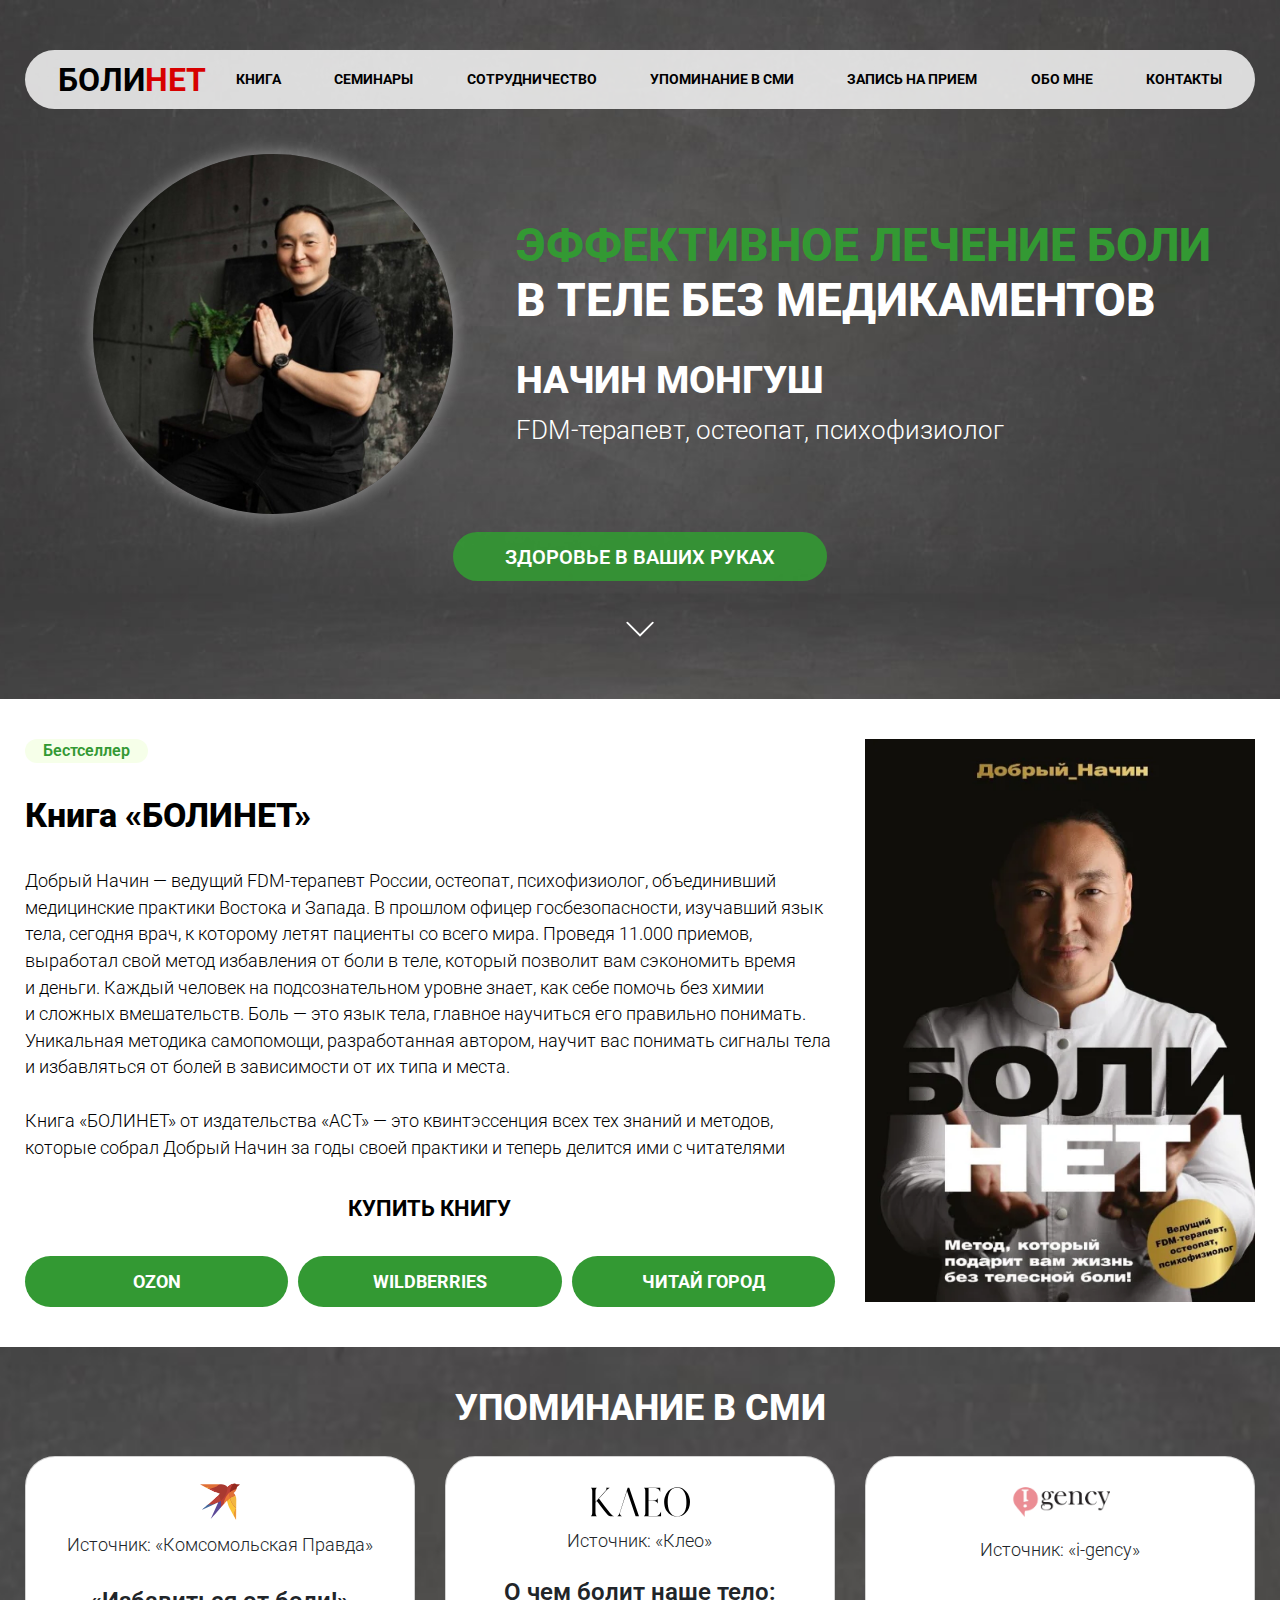
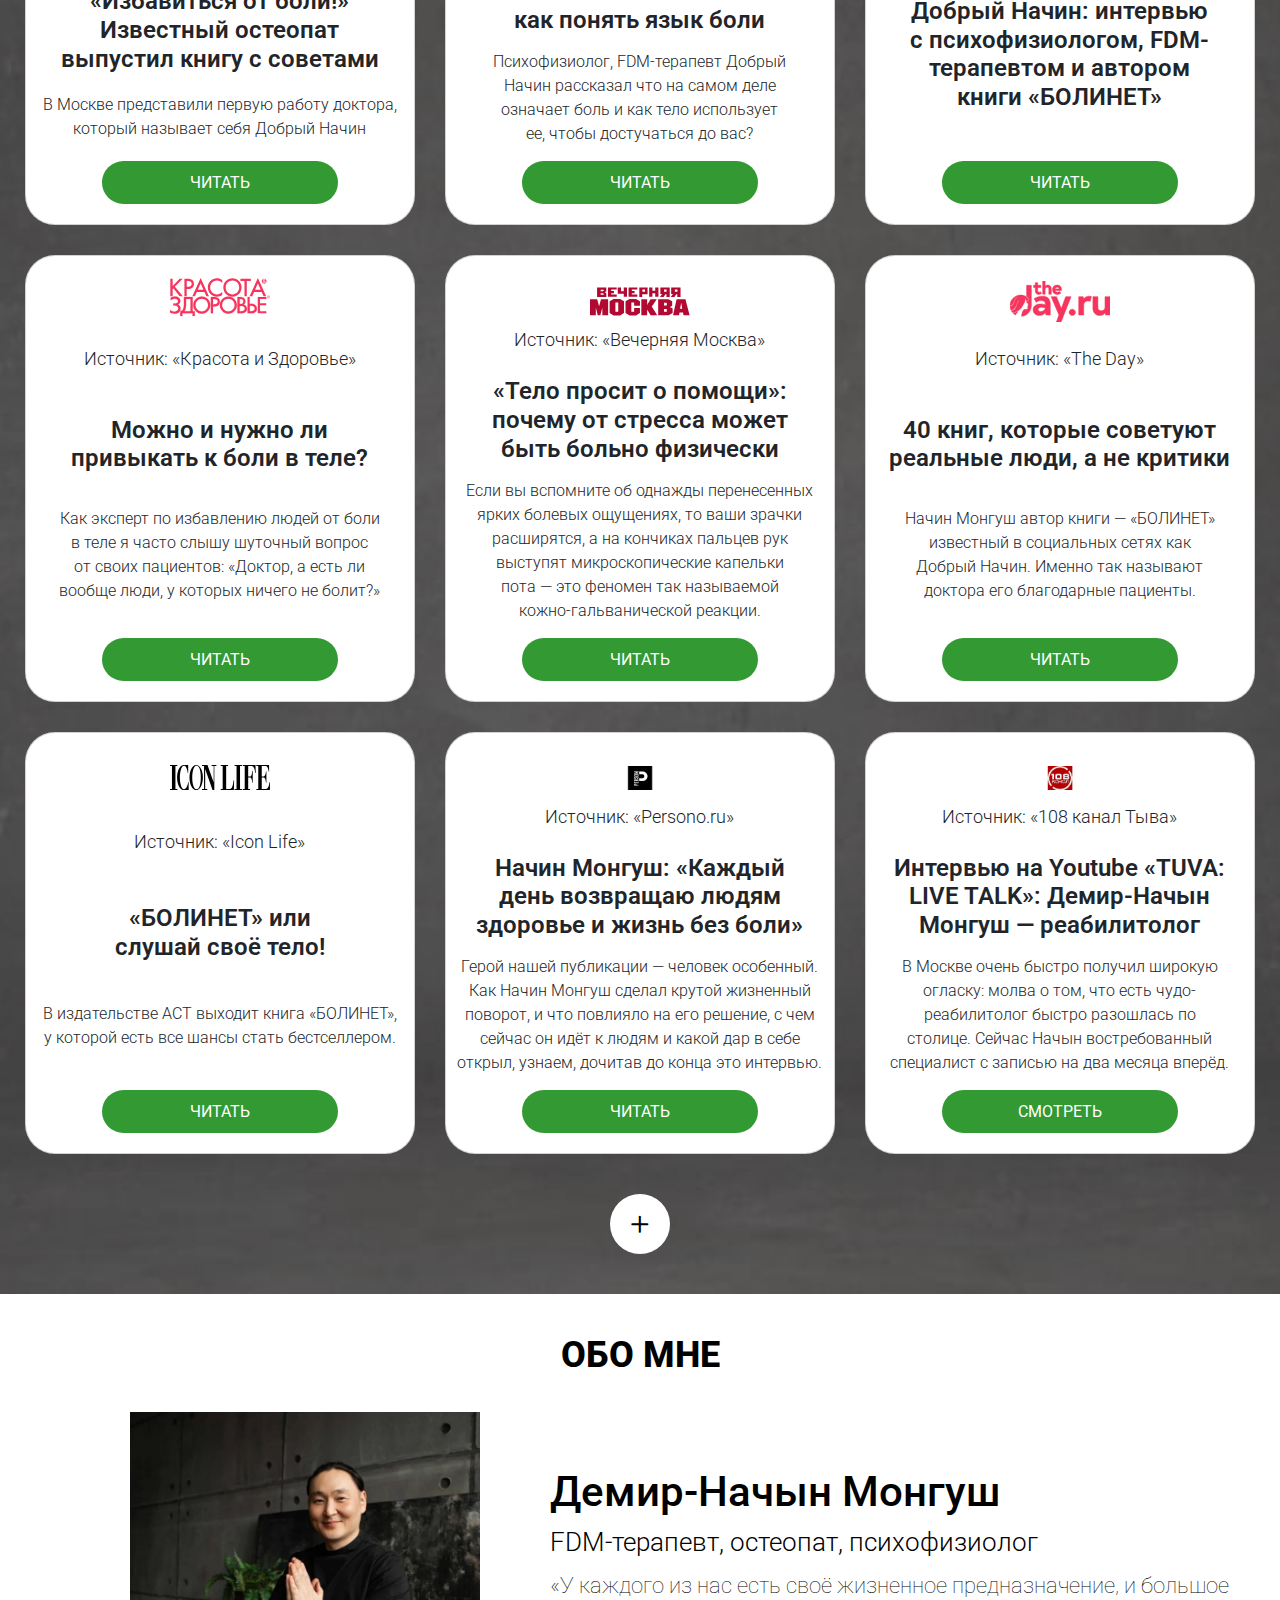
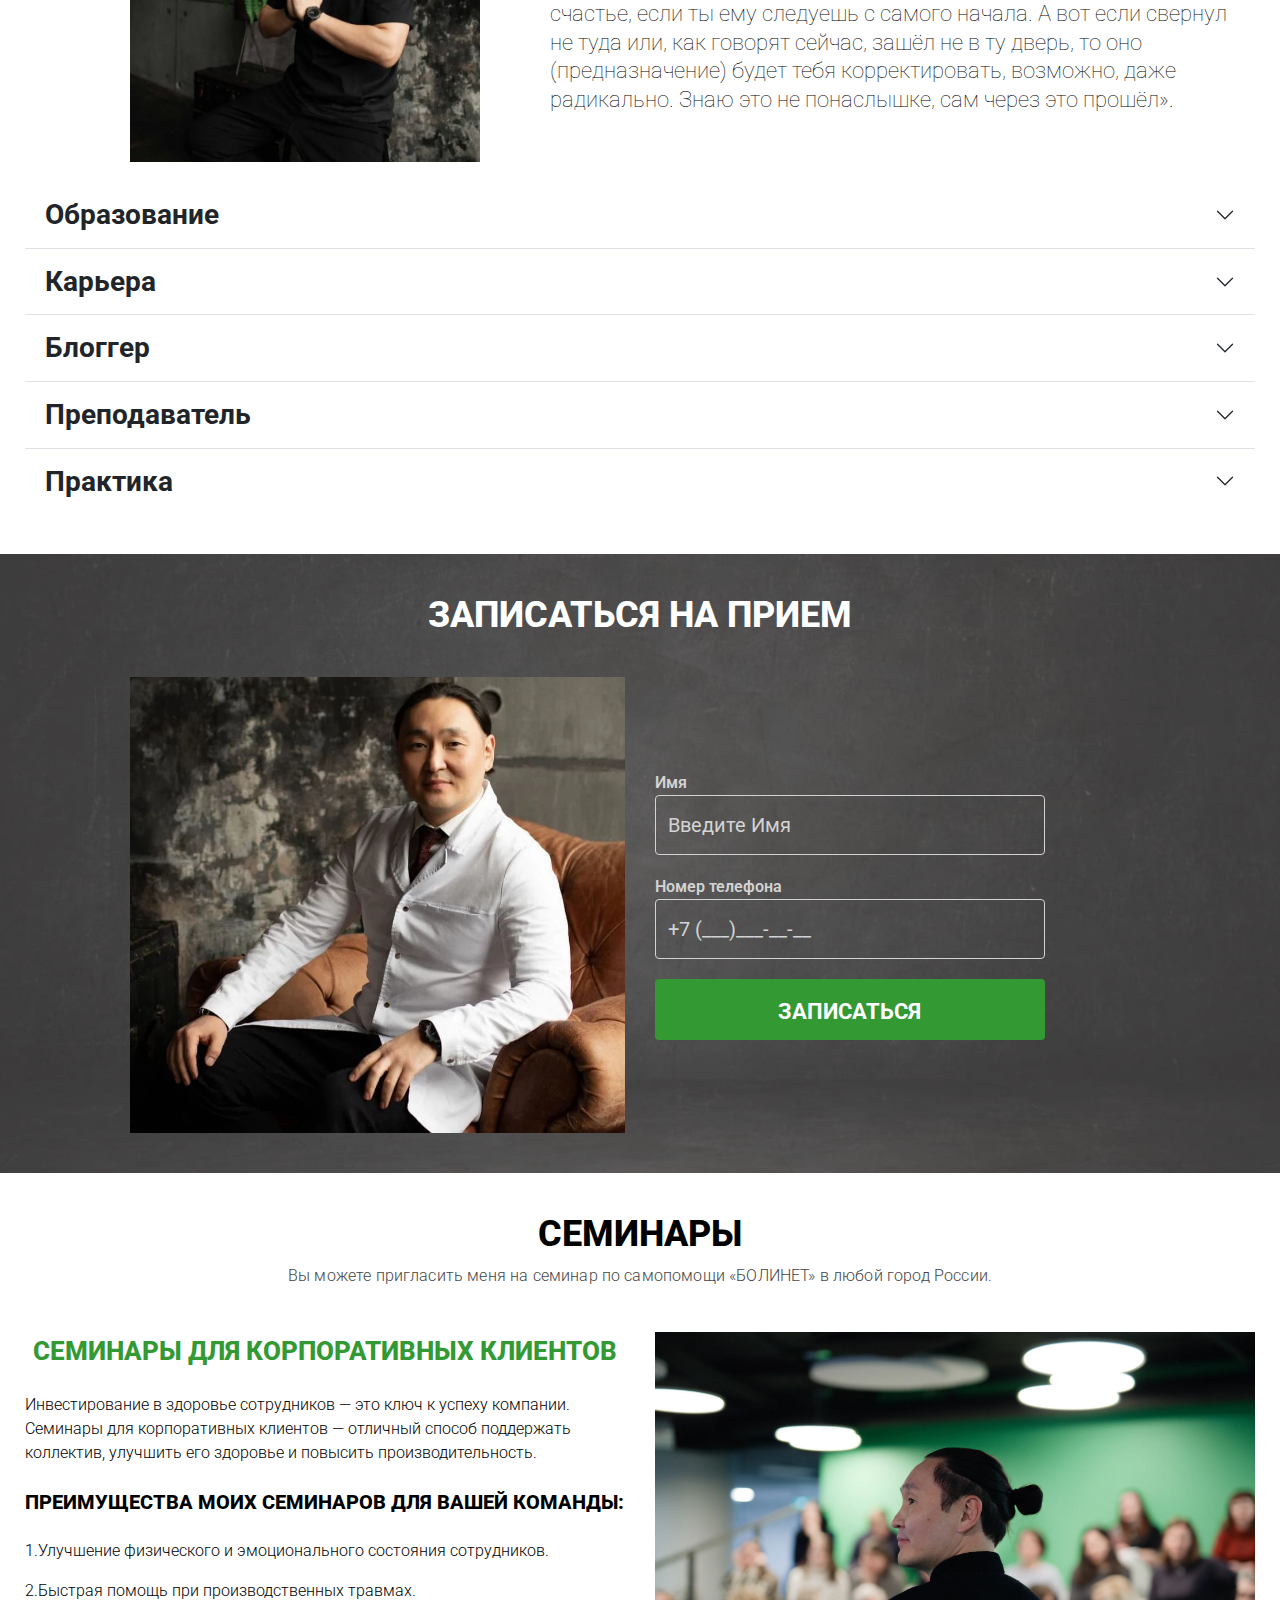
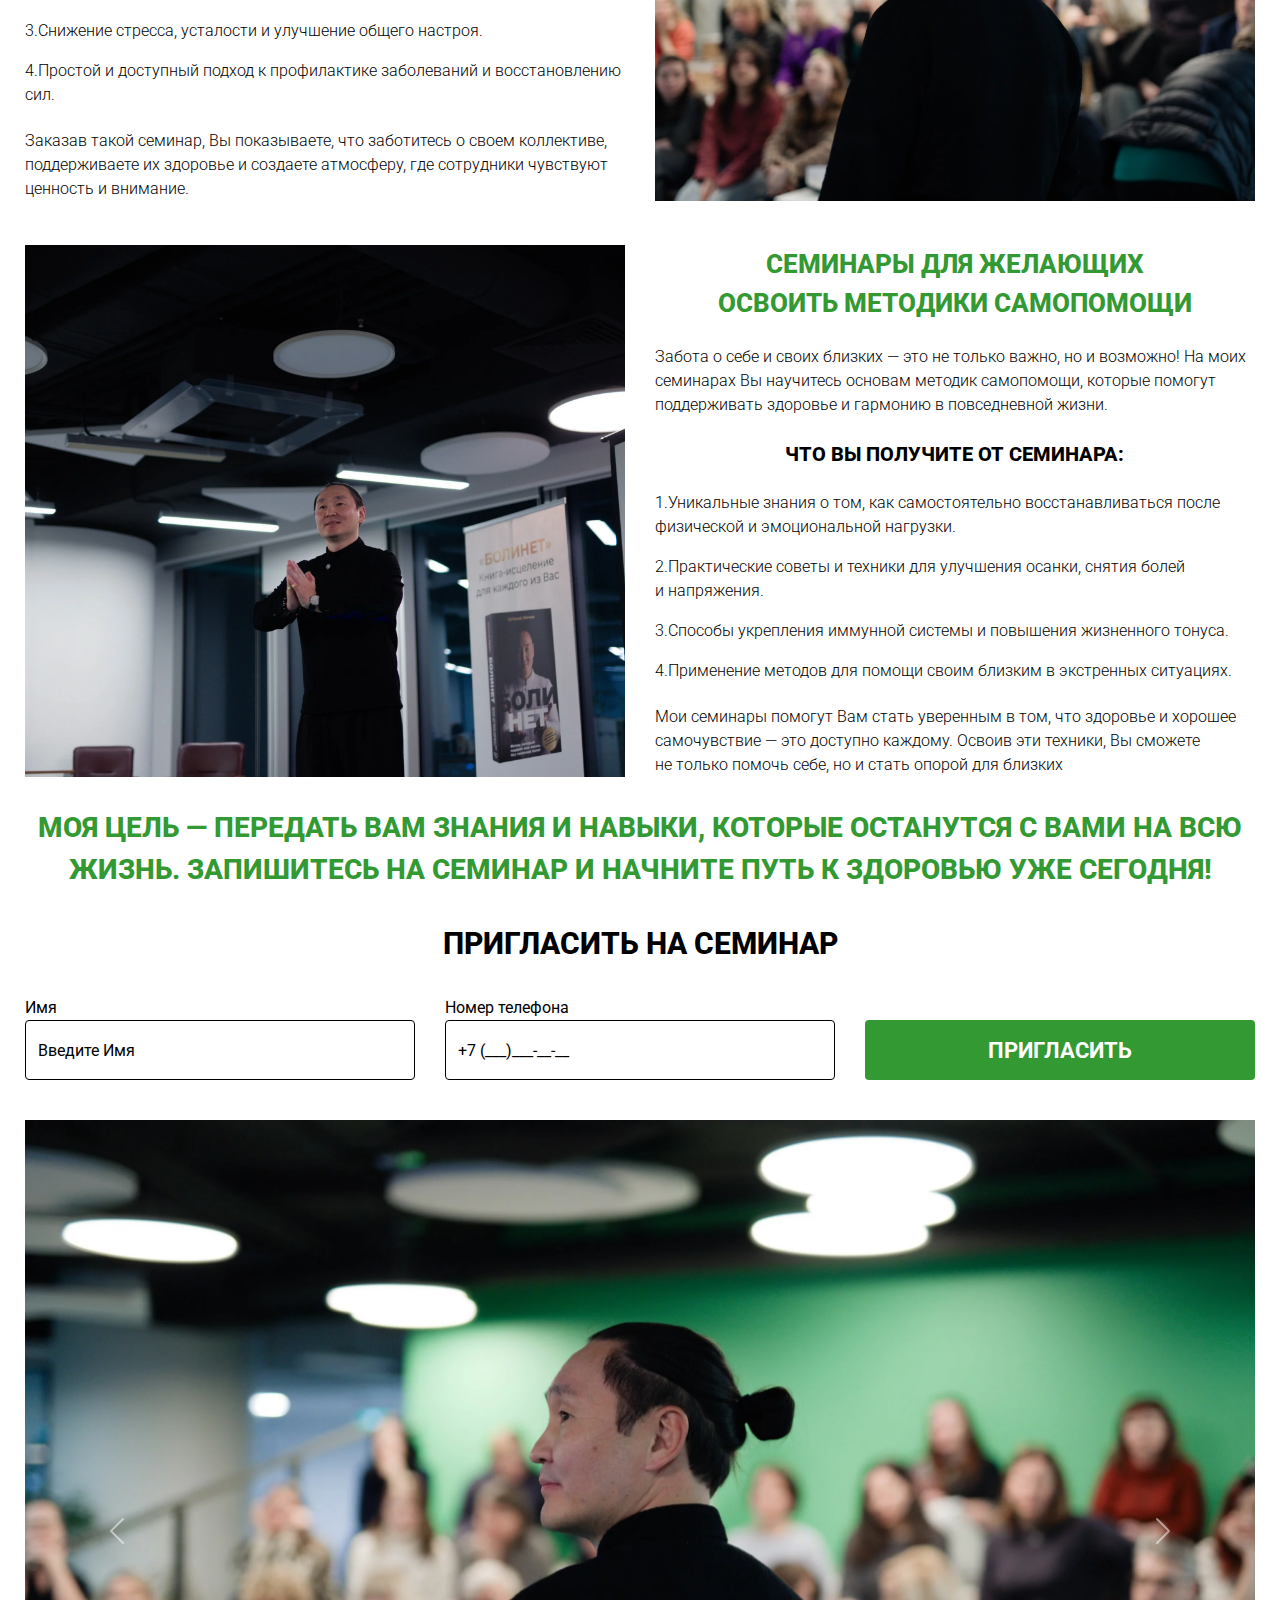
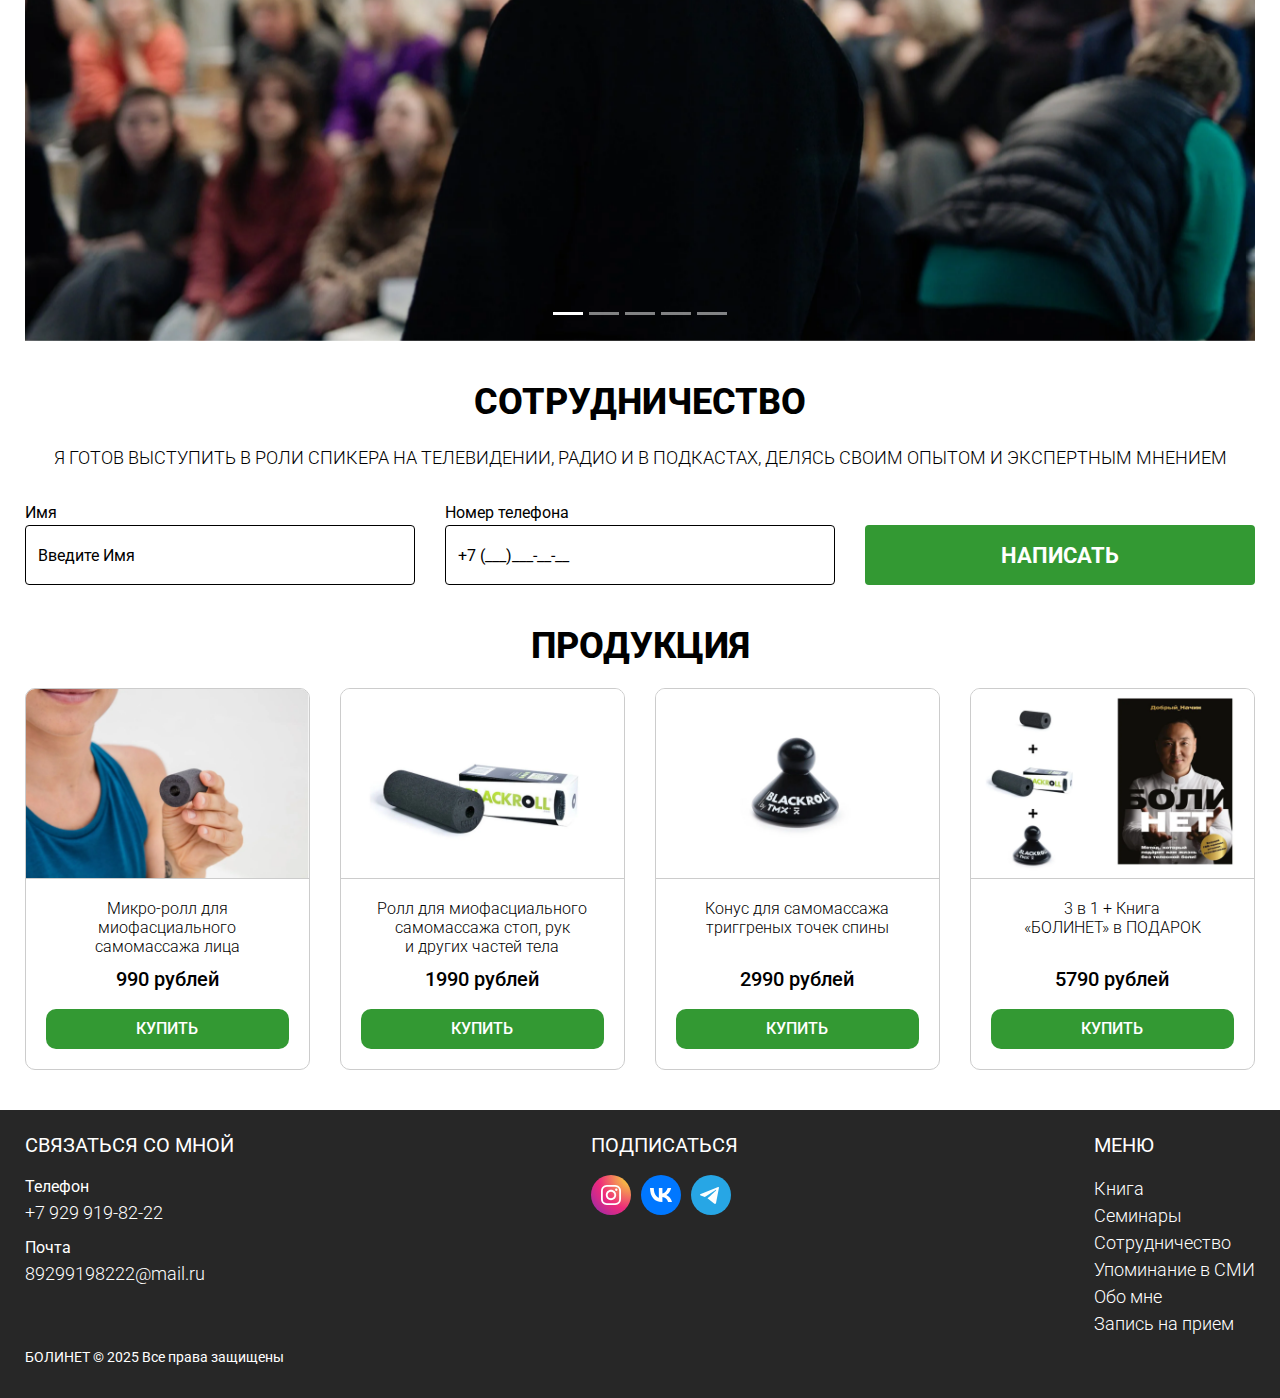
==== commit 9cf58e26: "add card logo and fixed bugs" ====
--- a/index.html
+++ b/index.html
@@ -1,7 +1,7 @@
 <!DOCTYPE html><html lang="ru"><head><meta charset="UTF-8"/><meta http-equiv="X-UA-Compatible" content="IE=edge"/><meta name="viewport" content="width=device-width, initial-scale=1.0"/><title>Добрый Начин</title><meta property="og:title" content="Добрый Начин | Эффективное лечение боли в теле без медикаментов"/><meta property="og:type" content="website"/><meta property="og:url" content=""/><meta property="og:image" content=""/><meta property="og:description" content="Сайт Врача-реабилитолога, психофизиолога Начина Монгуша"/><link href="https://cdn.jsdelivr.net/npm/bootstrap@5.3.3/dist/css/bootstrap.min.css" rel="stylesheet" integrity="sha384-QWTKZyjpPEjISv5WaRU9OFeRpok6YctnYmDr5pNlyT2bRjXh0JMhjY6hW+ALEwIH" crossorigin="anonymous"><link rel="stylesheet" href="https://cdn.jsdelivr.net/npm/bootstrap-icons@1.11.1/font/bootstrap-icons.css"><link rel="stylesheet" href="./css/main.css"/><link rel="icon" type="image/x-icon" href="./img/favicons/favicon.png"><link rel="apple-touch-icon" sizes="180x180" href="./img/favicons/favicon.png"></head><body><header class="header"><div class="container"><div class="header__row"><div class="logo">Боли<span>нет</span></div><nav class="header__nav nav"><ul class="nav__list"><li><a href="#book" class="active">Книга</a></li><li><a href="#seminar" class="active">Семинары</a></li><li><a href="#collab" class="active">Сотрудничество</a></li><li><a href="#media" class="active">Упоминание в&#160;сми</a></li><li><a href="#registration" class="active">Запись на&#160;прием</a></li><li><a href="#about" class="active">Обо мне</a></li><li><a href="#footer" class="active">Контакты</a></li></ul></nav> <button class="mobile-nav-btn"><div class="nav-icon"></div></button></div><div class="header__info"><div class="header__photo "></div><div class="header__text "><h1 class="header__title"><span>Эффективное лечение боли</span> в&#160;теле без медикаментов</h1><h2 class="header__name">Начин Монгуш</h2><div class="header__profession">FDM-терапевт, остеопат, психофизиолог</div></div></div><div class="header__bage">Здоровье в&#160;ваших руках</div><div class="header__link"> <a href="#book">Книга</a> <a href="#seminar">Семинары</a> <a href="#collab">Сотрудничество</a></div><svg class="icon icon--down"><use href="./img/svgsprite/sprite.symbol.svg#down"></use></svg></div></header><div class="mobile-nav"><ul class="mobile-nav__list"><li><a href="#book">Книга</a></li><li><a href="#seminar">Семинары</a></li><li><a href="#collab">Сотрудничество</a></li><li><a href="#media">Упоминание в&#160;сми</a></li><li><a href="#registration">Запись на&#160;прием</a></li><li><a href="#about">Обо мне</a></li><li><a href="#footer">Контакты</a></li></ul><div class="about__social"> <a href="https://www.instagram.com/dobryi_nachin?igsh=YndjcWNjajVtOGR3
 	" target="_blank"><img src="./img/instagram.svg" alt="Инстаграм"></a> <a href="https://vk.com/club226574762" target="_blank"><img src="./img/vk.svg" alt="Вконтакте"></a> <a href="https://t.me/Dobryi_Nachin_Method
-	" target="_blank"><img src="./img/telegram.svg" alt="Телеграм"></a></div></div><main class="docs"><section class="book" id="book"><div class="container"><div class="book__inner grid6 grid-tablet2 grid-mob"><div class="book__item"><div class="book__bage"> Бестселлер</div><div class="book__title"> Книга &#171;БОЛИНЕТ&#187;</div><div class="book__descr"> Добрый Начин&#160;&#8212; ведущий FDM-терапевт России, остеопат, психофизиолог, объединивший медицинские практики Востока и Запада. В&#160;прошлом офицер госбезопасности, изучавший язык тела, сегодня врач, к&#160;которому летят пациенты со всего мира. Проведя 11.000 приемов, выработал свой метод избавления от&#160;боли в&#160;теле, который позволит вам сэкономить время и&#160;деньги. Каждый человек на&#160;подсознательном уровне знает, как себе помочь без химии и&#160;сложных вмешательств. Боль&#160;&#8212; это язык тела, главное научиться его правильно понимать. Уникальная методика самопомощи, разработанная автором, научит вас понимать сигналы тела и&#160;избавляться от&#160;болей в&#160;зависимости от&#160;их&#160;типа и&#160;места.</div><div class="book__descr"> Книга &#171;БОЛИНЕТ&#187; от&#160;издательства &#171;АСТ&#187;&#160;&#8212; это квинтэссенция всех тех знаний и&#160;методов, которые собрал Добрый Начин за&#160;годы своей практики и&#160;теперь делится ими с&#160;читателями</div><div class="book__pay"><div class="book__pay-title"> Купить книгу</div><div class="book__pay-wrapper"> <a href="https://ozon.ru/t/pLGOLzR" target="_blank" class="book-btn">Ozon</a> <a href="https://www.wildberries.ru/catalog/259217447/detail.aspx?targetUrl=MS&size=403116218" target="_blank" class="book-btn">Wildberries</a> <a href="https://www.chitai-gorod.ru/product/bolinet-metod-kotoryy-podarit-vam-zhizn-bez-telesnoy-boli-3030238" target="_blank" class="book-btn">Читай город</a></div></div></div><div class="book__item2"><picture><source srcset="./img/book.webp 1x, ./img/book@2x.webp 2x" type="image/webp"><source srcset="./img/book.jpg 1x, ./img/book@2x.jpg 2x" type="image/jpeg"> <img src="./img/book.jpg" srcset="./img/book@2x.jpg" alt="Книга"></picture></div></div></div></section><section class="media" id="media"><div class="container"><h2 class="media__title">Упоминание в&#160;сми</h2><div class="grid6 grid-tablet2 grid-mob"><div class="card"><div class="card__source"> Источник: &#171;Комсомольская Правда&#187;</div><div class="card__title"> &#171;Избавиться от&#160;боли!&#187; Известный остеопат выпустил книгу с&#160;советами</div><div class="card__text"> В&#160;Москве представили первую работу доктора, который называет себя Добрый Начин</div> <a href="https://www.kp.ru/daily/27670.5/5021678/" class="card__btn" target="_blank">Читать</a></div><div class="card"><div class="card__source"> Источник: &#171;Клео&#187;</div><div class="card__title"> О&#160;чем болит наше тело: как понять язык боли</div><div class="card__text"> Психофизиолог, FDM-терапевт Добрый Начин рассказал что на&#160;самом деле означает боль и&#160;как тело использует ее, чтобы достучаться до&#160;вас?</div> <a href="https://www.kleo.ru/items/zdorovie/o-chem-bolit-nashe-telo-kak-ponjat-jazyk-boli.shtml" class="card__btn" target="_blank">Читать</a></div><div class="card"><div class="card__source"> Источник: &#171;i-gency&#187;</div><div class="card__title"> Добрый Начин: интервью с&#160;психофизиологом, FDM-терапевтом и&#160;автором книги &#171;БОЛИНЕТ&#187;</div><div class="card__text"></div> <a href="https://i-gency.ru/lifestyle/dobryj-nachin-intervyu-s-psihofiziologom-fdm-terapevtom-i-avtorom-knigi-bolinet/" class="card__btn" target="_blank">Читать</a></div><div class="card"><div class="card__source"> Источник: &#171;Красота и&#160;Здоровье&#187;</div><div class="card__title"> Можно и&#160;нужно&#160;ли привыкать к&#160;боли в&#160;теле?</div><div class="card__text"> Как эксперт по&#160;избавлению людей от&#160;боли в&#160;теле я&#160;часто слышу шуточный вопрос от&#160;своих пациентов: &#171;Доктор, а есть&#160;ли вообще люди, у&#160;которых ничего не&#160;болит?&#187;</div> <a href="https://www.kiz.ru/content/zdorove/zabolevaniya/mozhno-i-nuzhno-li-privykat-k-boli-v-tele/" class="card__btn" target="_blank">Читать</a></div><div class="card"><div class="card__source"> Источник: &#171;Вечерняя Москва&#187;</div><div class="card__title"> &#171;Тело просит о&#160;помощи&#187;: почему от&#160;стресса может быть больно физически</div><div class="card__text"> Если вы&#160;вспомните об&#160;однажды перенесенных ярких болевых ощущениях, то&#160;ваши зрачки расширятся, а&#160;на&#160;кончиках пальцев рук выступят микроскопические капельки пота&#160;&#8212; это феномен так называемой кожно-гальванической реакции.</div> <a href="https://vm.ru/news/1173232-telo-prosit-o-pomoshi-pochemu-ot-stressa-mozhet-byt-bolno-fizicheski?utm_content=spw-exclusives" class="card__btn" target="_blank">Читать</a></div><div class="card"><div class="card__source"> Источник: &#171;The Day&#187;</div><div class="card__title"> 40 книг, которые советуют реальные люди, а&#160;не&#160;критики</div><div class="card__text"> Начин Монгуш автор книги&#160;&#8212; &#171;БОЛИНЕТ&#187; известный в&#160;социальных сетях как Добрый Начин. Именно так называют доктора его благодарные пациенты.</div> <a href="https://theday.ru/svobodnoe-vremya/40-knig-kotorye-sovetuyut-realnye-lyudi-a-ne-kritiki/" class="card__btn" target="_blank">Читать</a></div><div class="card"><div class="card__source"> Источник: &#171;Icon Life&#187;</div><div class="card__title"> &#171;БОЛИНЕТ&#187; или слушай своё тело!</div><div class="card__text"> В&#160;издательстве АСТ выходит книга &#171;БОЛИНЕТ&#187;, у&#160;которой есть все шансы стать бестселлером.</div> <a href="https://iconlife.ru/razvlecheniya/books/3634-boli-net-ili-slushaj-svojo-telo" class="card__btn" target="_blank">Читать</a></div><div class="card"><div class="card__source"> Источник: &#171;Persono.ru&#187;</div><div class="card__title"> Начин Монгуш: &#171;Каждый день возвращаю людям здоровье и&#160;жизнь без боли&#187;</div><div class="card__text"> Герой нашей публикации&#160;&#8212; человек особенный. Как Начин Монгуш сделал крутой жизненный поворот, и&#160;что повлияло на&#160;его решение, с&#160;чем сейчас он&#160;идёт к&#160;людям и&#160;какой дар в&#160;себе открыл, узнаем, дочитав до&#160;конца это интервью.</div> <a href="https://persono-ru.turbopages.org/persono.ru/s/blog/beauty/nachin-mongush/" class="card__btn" target="_blank">Читать</a></div><div class="card"><div class="card__source"> Источник: &#171;108 канал Тыва&#187;</div><div class="card__title"> Интервью на&#160;Youtube &#171;TUVA: LIVE TALK&#187;: Демир-Начын Монгуш&#160;&#8212; реабилитолог</div><div class="card__text"> В&#160;Москве очень быстро получил широкую огласку: молва о&#160;том, что есть чудо-реабилитолог быстро разошлась по столице. Сейчас Начын востребованный специалист с&#160;записью на&#160;два месяца вперёд.</div> <a href="https://www.youtube.com/watch?v=5qd30udIGVw" class="card__btn" target="_blank">Смотреть</a></div></div><div class="media__more"><a href="card.html" class="mediafull__btn"><i class="bi bi-plus"></i></a></div></div></section><section class="about" id="about"><div class="container"><h2 class="about__title">Обо мне</h2><div class="about__wrapper grid12"><div class="about__photo"><picture><source srcset="./img/photo.webp 1x, ./img/photo@2x.webp 2x" type="image/webp"><source srcset="./img/photo.jpg 1x, ./img/photo@2x.jpg 2x" type="image/jpeg"> <img src="./img/photo.jpg" srcset="./img/photo@2x.jpg" alt="Фото"></picture></div><div class="about__info"><div class="about__name">Демир-Начын Монгуш</div><div class="about__profession">FDM-терапевт, остеопат, психофизиолог</div><div class="about__text">&#171;У&#160;каждого из&#160;нас есть своё жизненное предназначение, и&#160;большое счастье, если ты&#160;ему следуешь с&#160;самого начала. А&#160;вот если свернул не&#160;туда или, как говорят сейчас, зашёл не&#160;в&#160;ту&#160;дверь, то&#160;оно (предназначение) будет тебя корректировать, возможно, даже радикально. Знаю это не&#160;понаслышке, сам через это прошёл&#187;.</div></div></div><div class="accordion accordion-flush" id="accordionFlushExample"><div class="accordion-item"><h2 class="accordion-header"> <button class="accordion-button collapsed" type="button" data-bs-toggle="collapse" data-bs-target="#flush-collapseOne" aria-expanded="false" aria-controls="flush-collapseOne"> Образование</button></h2><div id="flush-collapseOne" class="accordion-collapse collapse" data-bs-parent="#accordionFlushExample"><div class="accordion-body"><ul><li>Академия ФСБ</li><li>Мед колледж</li><li>Институт Восточной медицины</li><li>FDM Академия</li><li>Институт фасциальных манипуляций Стекко</li><li>Остеопатическая школа&#160;А. Иванова</li><li>Остеопатическая школа&#160;Ю. Кима</li><li>Учебный центр&#160;А. Огулова</li><li>Академия Физической Реабилитации</li><li>МГУ кафедра психофизиологии</li></ul></div></div></div><div class="accordion-item"><h2 class="accordion-header"> <button class="accordion-button collapsed" type="button" data-bs-toggle="collapse" data-bs-target="#flush-collapseTwo" aria-expanded="false" aria-controls="flush-collapseTwo"> Карьера</button></h2><div id="flush-collapseTwo" class="accordion-collapse collapse" data-bs-parent="#accordionFlushExample"><div class="accordion-body"><p>До&#160;2017 года служил в&#160;органах безопасности на&#160;различных должностях, в&#160;том числе руководящих. Уволился по состоянию здоровья в&#160;звании подполковника.</p><p>Столкнувшись с&#160;собственными проблемами опорно-двигательного аппарата, перенеся 3 операции на позвоночнике, сначала сам смог себя вернуть к&#160;полноценной жизни и&#160;решил посвятить свою жизнь помощи людям, столкнувшимися с&#160;такими&#160;же трудностями.</p><p>С&#160;2017 года, получив медицинское образование и&#160;пройдя обучение в&#160;лучших российских и&#160;международных школах по&#160;остеопатии, мануальной терапии, традиционной китайской медицине и&#160;психофизиологии, веду обширную практику и&#160;каждый день возвращаю своим пациентам жизнь без боли.</p><p>Проведя более 11 тысяч приемов, разработал уникальную систему самопомощи и&#160;написал книгу &#171;БОЛИНЕТ&#187;, которую издал самый крупный книжный холдинг России&#160;&#8212; &#171;ЭКСМО-АСТ&#187;.</p></div></div></div><div class="accordion-item"><h2 class="accordion-header"> <button class="accordion-button collapsed" type="button" data-bs-toggle="collapse" data-bs-target="#flush-collapseThree" aria-expanded="false" aria-controls="flush-collapseThree"> Блоггер</button></h2><div id="flush-collapseThree" class="accordion-collapse collapse" data-bs-parent="#accordionFlushExample"><div class="accordion-body"><div class="accordion-title">Мои соцсети</div><div class="about__social"> <a href="https://www.instagram.com/dobryi_nachin?igsh=YndjcWNjajVtOGR3
+	" target="_blank"><img src="./img/telegram.svg" alt="Телеграм"></a></div></div><main class="docs"><section class="book" id="book"><div class="container"><div class="book__inner grid6 grid-tablet2 grid-mob"><div class="book__item"><div class="book__bage"> Бестселлер</div><div class="book__title"> Книга &#171;БОЛИНЕТ&#187;</div><div class="book__descr"> Добрый Начин&#160;&#8212; ведущий FDM-терапевт России, остеопат, психофизиолог, объединивший медицинские практики Востока и Запада. В&#160;прошлом офицер госбезопасности, изучавший язык тела, сегодня врач, к&#160;которому летят пациенты со всего мира. Проведя 11.000 приемов, выработал свой метод избавления от&#160;боли в&#160;теле, который позволит вам сэкономить время и&#160;деньги. Каждый человек на&#160;подсознательном уровне знает, как себе помочь без химии и&#160;сложных вмешательств. Боль&#160;&#8212; это язык тела, главное научиться его правильно понимать. Уникальная методика самопомощи, разработанная автором, научит вас понимать сигналы тела и&#160;избавляться от&#160;болей в&#160;зависимости от&#160;их&#160;типа и&#160;места.</div><div class="book__descr"> Книга &#171;БОЛИНЕТ&#187; от&#160;издательства &#171;АСТ&#187;&#160;&#8212; это квинтэссенция всех тех знаний и&#160;методов, которые собрал Добрый Начин за&#160;годы своей практики и&#160;теперь делится ими с&#160;читателями</div><div class="book__pay"><div class="book__pay-title"> Купить книгу</div><div class="book__pay-wrapper"> <a href="https://ozon.ru/t/pLGOLzR" target="_blank" class="book-btn">Ozon</a> <a href="https://www.wildberries.ru/catalog/259217447/detail.aspx?targetUrl=MS&size=403116218" target="_blank" class="book-btn">Wildberries</a> <a href="https://www.chitai-gorod.ru/product/bolinet-metod-kotoryy-podarit-vam-zhizn-bez-telesnoy-boli-3030238" target="_blank" class="book-btn">Читай город</a></div></div></div><div class="book__item2"><picture><source srcset="./img/book.webp 1x, ./img/book@2x.webp 2x" type="image/webp"><source srcset="./img/book.jpg 1x, ./img/book@2x.jpg 2x" type="image/jpeg"> <img src="./img/book.jpg" srcset="./img/book@2x.jpg" alt="Книга"></picture></div></div></div></section><section class="media" id="media"><div class="container"><h2 class="media__title">Упоминание в&#160;сми</h2><div class="grid6 grid-tablet2 grid-mob"><div class="card"><div class="card__logo"> <img src="./img/kp.svg" alt="Логотип источника"></div><div class="card__source"> Источник: &#171;Комсомольская Правда&#187;</div><div class="card__title"> &#171;Избавиться от&#160;боли!&#187; Известный остеопат выпустил книгу с&#160;советами</div><div class="card__text"> В&#160;Москве представили первую работу доктора, который называет себя Добрый Начин</div> <a href="https://www.kp.ru/daily/27670.5/5021678/" class="card__btn" target="_blank">Читать</a></div><div class="card"><div class="card__logo"><svg version="1.1" id="Layer_1" xmlns="http://www.w3.org/2000/svg" xmlns:xlink="http://www.w3.org/1999/xlink" x="0px" y="0px" viewBox="0 0 454.7 133.3" style="enable-background:new 0 0 454.7 133.3;" xml:space="preserve" class="logoimg" width="100" height="50"><g><path d="M454.7 66.2c-.2 19.4-5.9 36.1-18.8 49.6-11.2 11.7-24.5 17.5-39.9 17.6-19.4 0-35.2-8.3-47.1-25.4-5.7-8.2-9.1-17.6-10.6-27.8-1.7-11.5-1.7-23 1.6-34.2 6.8-23.3 21.2-38 42.5-43.8 16.2-4.4 31.9-2.1 46 8.5 14.4 10.9 23.2 25.8 25.6 45.1C454.3 59.2 454.4 62.7 454.7 66.2zM353.3 68c.1 2.3.3 6.8.7 11.3 1 10.8 3.3 21.1 8.1 30.6 8.6 17.1 23.3 25.1 40.7 21.6 15.5-3.1 25.7-13.5 31.2-29.6 3-8.9 4.1-18.2 4.4-27.6.4-13.1-.3-26.1-3.8-38.8-2.2-8.1-5.5-15.5-10.8-21.7C417.1 6 408.7 2.2 399.1 1.5c-8.7-.7-17 .8-24.5 6.2-8.1 5.8-13.1 14.3-16.5 24C354.4 42.7 353.4 54.1 353.3 68z"></path><path d="M104.4 128.8c-1.6-1-3.2-2.2-4.6-3.5-6.3-5.4-11.6-12-16.8-18.6-10.9-14-21.6-28.1-32.4-42.1-3.3-4.3-6.7-8.7-10.2-13.3 1-1 2-1.8 2.9-2.8C53.2 37.2 63 26 73.1 15c4.5-4.9 9.4-9.2 15.2-12.1.6-.3 1.1-.6 1.9-.9h8.2V1.5H63.2V2h10c2 2.3 2.6 4.7 1.2 7.5-1.6 3-3.4 6-5.6 8.5-14.2 16-28.6 32-42.9 47.9-.3.3-.6.5-1 .9 0-3.9 0-7.4 0-11 0-12.7-.1-25.4.1-38.1.1-6 .7-12.1 6.3-15.6h4V1.5H0V2h4.2C7 3.8 8.6 6.6 9.3 10c.5 2.4.9 5 .9 7.5.1 32.4 0 64.8 0 97.1 0 .8 0 1.7-.1 2.5-.5 5.6-1.2 11-6.4 13.9H0v.5h35.2v-.5h-3.8c-3-1.6-4.7-4-5.4-7.3-.6-3.1-1.1-6.4-1.1-9.6-.1-14.7-.1-29.4 0-44.1 0-.5 0-1.1.2-1.4 1.8-2.2 3.6-4.3 5.4-6.6.5.7.9 1.2 1.3 1.7 10.9 14.4 21.8 28.8 32.9 43.1 4.9 6.3 10 12.3 15.2 18.3 3.3 3.7 7.5 6.1 12.3 6.3 5.8.2 11.7.2 17.4.2C107.8 130.7 106 129.8 104.4 128.8z"></path><path d="M321.6 113.3c-1.7 2.9-3.2 6-5.3 8.5-4.9 5.9-11.5 8-18.5 8.3-10.3.4-20.6.2-30.9.3-.2 0-.4-.1-.7-.1 0-23 0-45.9 0-68.9 3.4 0 6.7-.1 10 0 5.5.2 11 .1 16.5.7 6.8.8 12.2 4.3 15.2 11.6 0 .1.2.2.3.3 0-8.4 0-16.7 0-25.4-1.9 4.1-4.4 7-7.9 8.7-3.5 1.8-7.2 2.6-11 2.7-7.3.2-14.7.2-22 .2-.3 0-.7-.1-1-.1 0-19.2 0-38.3 0-57.5.6 0 1.2 0 1.7 0 6.7 0 13.3-.1 20 0 3.4.1 6.8.2 10.1.7 9.4 1.4 16.6 6.5 20.8 16.3.1.2.2.3.5.6 0-6.3 0-12.3 0-18.3l0 0V1.5h-80.2V2h6.3c3.5 2.2 4.9 5.8 5.5 10 .3 2.5.5 5 .5 7.5 0 31.4 0 62.7 0 94.1 0 1 0 1.9 0 2.9-.4 5.8-1 11.5-6.4 14.7h-5.9v.5h82.3v-.2c.5 0 1 0 1.6 0 0-7.1 0-14 0-21.3C322.4 111.4 322.1 112.5 321.6 113.3z"></path><path d="M222.7 131.1 178.4 1.5h-7.1l-37 117c-.7 1.7-1.5 3.3-2.4 4.8-2.1 3.6-4.6 7.1-8.5 7.7h-6.7v.5h35.2v-.5h-5.4c-3.8-.1-9.9-5.7-10-9.9 0-1.7-.2-3.4 0-5 .1-1.2.5-2.4 1-4.1l30.8-95.7 39.2 114.7H198v.5h35.2v-.5H222.7z"></path></g></svg></div><div class="card__source"> Источник: &#171;Клео&#187;</div><div class="card__title"> О&#160;чем болит наше тело: как понять язык боли</div><div class="card__text"> Психофизиолог, FDM-терапевт Добрый Начин рассказал что на&#160;самом деле означает боль и&#160;как тело использует ее, чтобы достучаться до&#160;вас?</div> <a href="https://www.kleo.ru/items/zdorovie/o-chem-bolit-nashe-telo-kak-ponjat-jazyk-boli.shtml" class="card__btn" target="_blank">Читать</a></div><div class="card"><div class="card__logo"><picture><source srcset="./img/igency.webp 1x, ./img/igency@2x.webp 2x" type="image/webp"><source srcset="./img/igency.jpg 1x, ./img/igency@2x.jpg 2x" type="image/jpeg"> <img src="./img/igency.jpg" alt="Логотип источника"></picture></div><div class="card__source"> Источник: &#171;i-gency&#187;</div><div class="card__title"> Добрый Начин: интервью с&#160;психофизиологом, FDM-терапевтом и&#160;автором книги &#171;БОЛИНЕТ&#187;</div><div class="card__text"></div> <a href="https://i-gency.ru/lifestyle/dobryj-nachin-intervyu-s-psihofiziologom-fdm-terapevtom-i-avtorom-knigi-bolinet/" class="card__btn" target="_blank">Читать</a></div><div class="card"><div class="card__logo"> <img src="./img/logokrasota.svg" alt="Логотип источника"></div><div class="card__source"> Источник: &#171;Красота и&#160;Здоровье&#187;</div><div class="card__title"> Можно и&#160;нужно&#160;ли привыкать к&#160;боли в&#160;теле?</div><div class="card__text"> Как эксперт по&#160;избавлению людей от&#160;боли в&#160;теле я&#160;часто слышу шуточный вопрос от&#160;своих пациентов: &#171;Доктор, а есть&#160;ли вообще люди, у&#160;которых ничего не&#160;болит?&#187;</div> <a href="https://www.kiz.ru/content/zdorove/zabolevaniya/mozhno-i-nuzhno-li-privykat-k-boli-v-tele/" class="card__btn" target="_blank">Читать</a></div><div class="card"><div class="card__logo"> <img src="./img/logo_VM.svg" alt="Логотип источника"></div><div class="card__source"> Источник: &#171;Вечерняя Москва&#187;</div><div class="card__title"> &#171;Тело просит о&#160;помощи&#187;: почему от&#160;стресса может быть больно физически</div><div class="card__text"> Если вы&#160;вспомните об&#160;однажды перенесенных ярких болевых ощущениях, то&#160;ваши зрачки расширятся, а&#160;на&#160;кончиках пальцев рук выступят микроскопические капельки пота&#160;&#8212; это феномен так называемой кожно-гальванической реакции.</div> <a href="https://vm.ru/news/1173232-telo-prosit-o-pomoshi-pochemu-ot-stressa-mozhet-byt-bolno-fizicheski?utm_content=spw-exclusives" class="card__btn" target="_blank">Читать</a></div><div class="card"><div class="card__logo"><svg viewBox="0 0 194 80" fill="#F6345D" xmlns="http://www.w3.org/2000/svg"><path d="M62.7528 29.4862C72.8674 29.4862 78.1354 34.4813 78.1354 44.7529V65.9293H69.4256L69.0042 61.2156C66.2648 64.9443 61.5587 66.8439 57.1335 66.8439 50.8119 66.8439 44.7712 63.0448 44.7712 55.728 44.7712 47.7077 52.1465 44.5418 59.1003 44.5418 61.9099 44.5418 65.3517 44.9639 68.5125 45.8785V45.1046C68.5125 40.2503 65.9838 37.9989 60.786 37.9989 57.3442 37.9989 53.6917 38.9839 50.6012 41.3055L46.9487 34.4109C50.6714 31.5968 56.1502 29.4862 62.7528 29.4862ZM59.7324 59.105C64.0171 59.105 68.4422 56.2909 68.5125 51.9289 65.9838 51.155 63.2444 50.8033 60.9265 50.8033 57.3442 50.8033 54.5346 52.0696 54.5346 55.0948 54.5346 57.6979 56.6418 59.105 59.7324 59.105Z" stroke="#F6345D"></path><path d="M108.028 30.4008H118.494L98.8262 80H89.7652L94.963 65.9293 79.791 30.4008H90.1866L99.5286 53.5471 108.028 30.4008Z" stroke="#F6345D"></path><path d="M120.763 66.8439C117.392 66.8439 114.652 64.1001 114.652 60.7231 114.652 57.3462 117.322 54.6727 120.763 54.6727 124.135 54.6727 126.874 57.3462 126.874 60.7231 126.874 64.1001 124.135 66.8439 120.763 66.8439Z" stroke="#F6345D"></path><path d="M153.278 29.4862C154.963 29.4862 156.579 29.7676 157.984 30.26L155.525 39.4764C154.05 38.9135 152.645 38.6321 151.241 38.6321 146.886 38.6321 143.022 41.3759 143.022 46.4414V65.9293H133.329V30.4008H142.109L142.531 35.3255C144.919 31.6671 148.782 29.4862 153.278 29.4862Z" stroke="#F6345D"></path><path d="M184.307 30.4008H194V65.9293H185.22L184.799 61.6377C182.481 64.874 178.758 66.8439 174.192 66.8439 166.676 66.8439 160.847 61.497 160.847 53.1953V30.4008H170.54V51.3661C170.54 55.517 173.49 57.8386 177.072 57.8386 180.654 57.8386 184.307 55.3763 184.307 50.944V30.4008Z" stroke="#F6345D"></path><path d="M59.1565 20.7196 61.034 24.4464C59.9417 25.3696 58.3373 26.0876 55.8795 26.0876 51.476 26.0876 49.0523 23.7968 49.0523 19.3178V12.6164H45.7753V8.37676H49.0523V3.28232H53.7631V8.37676H59.8734V12.6164H53.7631V18.8392C53.7631 20.7538 54.6506 21.677 56.4598 21.677 57.2449 21.677 58.2349 21.4718 59.1565 20.7196Z" stroke="#F6345D"></path><path d="M73.392 7.93228C77.2494 7.93228 80.0485 10.4966 80.0485 14.5653V25.6431H75.3719V15.591C75.3719 13.5054 74.1089 12.3087 72.0266 12.3087 70.1832 12.3087 68.1351 13.437 68.1351 15.6594V25.6431H63.4243V0H68.1351V10.1547C69.3298 8.75286 71.2073 7.93228 73.392 7.93228Z" stroke="#F6345D"></path><path d="M87.2672 18.6682C87.7792 20.8222 89.3495 22.0189 91.6366 22.0189 93.2409 22.0189 94.6747 21.4377 95.767 20.4119L98.8392 23.3523C97.0642 25.0619 94.5722 26.0876 91.7731 26.0876 86.4138 26.0876 82.4199 22.4634 82.4199 16.9587 82.4199 11.7275 86.0383 7.93228 91.4317 7.93228 97.1666 7.93228 99.8633 11.9668 99.8633 16.1039 99.8633 16.6851 99.7609 18.0186 99.6244 18.6682H87.2672ZM91.3976 12.0352C89.2129 12.0352 87.7451 13.3002 87.2672 15.3859H95.2891C95.1184 13.3686 93.7188 12.0352 91.3976 12.0352Z" stroke="#F6345D"></path><path d="M2.22053 47.1079C6.2141 45.3952 6.5273 42.8477 8.34891 38.4028 10.7523 32.5395 15.4323 30.7282 15.4323 30.7282 15.4323 30.7282 11.0782 34.0671 9.32411 38.466 7.88669 42.0713 7.60338 46.0695 2.97331 48.3198 1.86623 48.8576.898278 49.2237.0668161 49.4736.253197 51.909.876518 54.2914 1.90733 56.5072 8.43397 55.6491 10.9193 50.9085 12.7999 45.2612 15.6853 36.5957 18.9025 34.8304 18.9025 34.8304 18.9025 34.8304 16.7273 36.5618 12.6434 48.8783 10.458 55.4685 5.67012 57.4025 2.6533 57.9551 3.15837 58.8469 3.72982 59.6995 4.3626 60.5061 6.08179 60.6166 8.16846 60.5811 10.1092 60.0902 12.559 59.4707 14.7232 58.3445 16.2327 57.4117 20.9683 54.3454 23.7313 49.1978 25.4878 46 25.8626 45.318 27.9235 42.1259 28.7045 39.8633 29.603 37.2596 29.5874 35.1355 29.3157 33.3752 30.6146 34.5732 31.2641 35.8646 31.6208 36.7126 31.8435 37.242 32.0475 38.0863 32.1795 39.014 32.6622 38.8957 33.3214 38.6474 34.0058 38.1153 35.3269 37.0881 37.1694 34.7242 32.0261 30.8077 28.7544 28.6261 24.8269 27.3462 20.5953 27.3462 9.23092 27.3462.016704 36.5217 0 47.8465.759371 47.662 1.50226 47.415 2.22053 47.1079ZM14.8657 59.791C13.4315 60.4719 11.6029 61.1363 9.32411 61.5823 7.84911 61.8714 6.55389 61.8932 5.43846 61.775 6.93237 63.3937 8.67662 64.7632 10.6048 65.8318 11.5323 64.647 13.2737 62.383 14.8657 59.791Z" stroke="#F6345D"></path><path d="M32.2189 8.47198V29.7423C34.4396 31.3913 36.6325 33.622 36.4483 35.9174 36.236 38.5646 33.9027 39.6407 32.2925 40.0731 32.3165 40.3879 32.3294 40.7033 32.3312 41.0188 32.3312 41.832 33.0101 42.3731 33.0101 42.3731 33.7867 43.0681 35.321 44.1325 35.699 44.409 36.1001 44.7306 35.7608 45.3897 35.4962 45.6242 34.9966 45.9758 34.8295 45.8432 34.7095 46.4037 34.6893 46.9235 34.9583 47.135 35.199 47.2251 35.239 47.2281 35.3357 47.2689 35.3762 47.2682 35.3762 47.2682 35.4988 47.3048 35.5531 47.4571 35.6109 47.6134 35.597 47.7825 35.5931 47.8305 35.5478 48.3929 35.0023 48.6696 33.9229 49.071 34.5906 49.1075 35.5039 49.2805 35.2882 49.9711 35.2329 50.3366 34.9614 50.4436 34.6931 50.5888 34.4111 50.7247 34.3128 51.2116 34.2979 51.3615 34.2827 51.9901 34.9401 52.3557 34.897 53.2041 34.8691 53.5458 34.7067 54.0926 34.3117 54.427 32.9233 55.6024 29.2939 54.9609 27.5407 55.3404 25.452 55.7353 22.8704 62.2705 22.5708 68.3123 33.0187 67.3208 41.3131 58.5523 41.3131 47.8771V8.47198H32.2189Z" stroke="#F6345D"></path></svg></div><div class="card__source"> Источник: &#171;The Day&#187;</div><div class="card__title"> 40 книг, которые советуют реальные люди, а&#160;не&#160;критики</div><div class="card__text"> Начин Монгуш автор книги&#160;&#8212; &#171;БОЛИНЕТ&#187; известный в&#160;социальных сетях как Добрый Начин. Именно так называют доктора его благодарные пациенты.</div> <a href="https://theday.ru/svobodnoe-vremya/40-knig-kotorye-sovetuyut-realnye-lyudi-a-ne-kritiki/" class="card__btn" target="_blank">Читать</a></div><div class="card"><div class="card__logo"> <img src="./img/logo__iconlife.svg" alt="Логотип источника"></div><div class="card__source"> Источник: &#171;Icon Life&#187;</div><div class="card__title"> &#171;БОЛИНЕТ&#187; или слушай своё тело!</div><div class="card__text"> В&#160;издательстве АСТ выходит книга &#171;БОЛИНЕТ&#187;, у&#160;которой есть все шансы стать бестселлером.</div> <a href="https://iconlife.ru/razvlecheniya/books/3634-boli-net-ili-slushaj-svojo-telo" class="card__btn" target="_blank">Читать</a></div><div class="card"><div class="card__logo"><picture><source srcset="./img/logo_persono.webp 1x, ./img/logo_persono@2x.webp 2x" type="image/webp"><source srcset="./img/logo_persono.jpg 1x, ./img/logo_persono@2x.jpg 2x" type="image/jpeg"> <img src="./img/logo_persono.jpg" alt="Логотип источника"></picture></div><div class="card__source"> Источник: &#171;Persono.ru&#187;</div><div class="card__title"> Начин Монгуш: &#171;Каждый день возвращаю людям здоровье и&#160;жизнь без боли&#187;</div><div class="card__text"> Герой нашей публикации&#160;&#8212; человек особенный. Как Начин Монгуш сделал крутой жизненный поворот, и&#160;что повлияло на&#160;его решение, с&#160;чем сейчас он&#160;идёт к&#160;людям и&#160;какой дар в&#160;себе открыл, узнаем, дочитав до&#160;конца это интервью.</div> <a href="https://persono-ru.turbopages.org/persono.ru/s/blog/beauty/nachin-mongush/" class="card__btn" target="_blank">Читать</a></div><div class="card"><div class="card__logo"><picture><source srcset="./img/logo_108.webp 1x, ./img/logo_108@2x.webp 2x" type="image/webp"><source srcset="./img/logo_108.jpg 1x, ./img/logo_108@2x.jpg 2x" type="image/jpeg"> <img src="./img/logo_108.jpg" alt="Логотип источника"></picture></div><div class="card__source"> Источник: &#171;108 канал Тыва&#187;</div><div class="card__title"> Интервью на&#160;Youtube &#171;TUVA: LIVE TALK&#187;: Демир-Начын Монгуш&#160;&#8212; реабилитолог</div><div class="card__text"> В&#160;Москве очень быстро получил широкую огласку: молва о&#160;том, что есть чудо-реабилитолог быстро разошлась по столице. Сейчас Начын востребованный специалист с&#160;записью на&#160;два месяца вперёд.</div> <a href="https://www.youtube.com/watch?v=5qd30udIGVw" class="card__btn" target="_blank">Смотреть</a></div></div><div class="media__more"><a href="card.html" class="mediafull__btn"><i class="bi bi-plus"></i></a></div></div></section><section class="about" id="about"><div class="container"><h2 class="about__title">Обо мне</h2><div class="about__wrapper grid12"><div class="about__photo"><picture><source srcset="./img/photo.webp 1x, ./img/photo@2x.webp 2x" type="image/webp"><source srcset="./img/photo.jpg 1x, ./img/photo@2x.jpg 2x" type="image/jpeg"> <img src="./img/photo.jpg" srcset="./img/photo@2x.jpg" alt="Фото"></picture></div><div class="about__info"><div class="about__name">Демир-Начын Монгуш</div><div class="about__profession">FDM-терапевт, остеопат, психофизиолог</div><div class="about__text">&#171;У&#160;каждого из&#160;нас есть своё жизненное предназначение, и&#160;большое счастье, если ты&#160;ему следуешь с&#160;самого начала. А&#160;вот если свернул не&#160;туда или, как говорят сейчас, зашёл не&#160;в&#160;ту&#160;дверь, то&#160;оно (предназначение) будет тебя корректировать, возможно, даже радикально. Знаю это не&#160;понаслышке, сам через это прошёл&#187;.</div></div></div><div class="accordion accordion-flush" id="accordionFlushExample"><div class="accordion-item"><h2 class="accordion-header"> <button class="accordion-button collapsed" type="button" data-bs-toggle="collapse" data-bs-target="#flush-collapseOne" aria-expanded="false" aria-controls="flush-collapseOne"> Образование</button></h2><div id="flush-collapseOne" class="accordion-collapse collapse" data-bs-parent="#accordionFlushExample"><div class="accordion-body"><ul><li>Академия ФСБ</li><li>Мед колледж</li><li>Институт Восточной медицины</li><li>FDM Академия</li><li>Институт фасциальных манипуляций Стекко</li><li>Остеопатическая школа&#160;А. Иванова</li><li>Остеопатическая школа&#160;Ю. Кима</li><li>Учебный центр&#160;А. Огулова</li><li>Академия Физической Реабилитации</li><li>МГУ кафедра психофизиологии</li></ul></div></div></div><div class="accordion-item"><h2 class="accordion-header"> <button class="accordion-button collapsed" type="button" data-bs-toggle="collapse" data-bs-target="#flush-collapseTwo" aria-expanded="false" aria-controls="flush-collapseTwo"> Карьера</button></h2><div id="flush-collapseTwo" class="accordion-collapse collapse" data-bs-parent="#accordionFlushExample"><div class="accordion-body"><p>До&#160;2017 года служил в&#160;органах безопасности на&#160;различных должностях, в&#160;том числе руководящих. Уволился по состоянию здоровья в&#160;звании подполковника.</p><p>Столкнувшись с&#160;собственными проблемами опорно-двигательного аппарата, перенеся 3 операции на позвоночнике, сначала сам смог себя вернуть к&#160;полноценной жизни и&#160;решил посвятить свою жизнь помощи людям, столкнувшимися с&#160;такими&#160;же трудностями.</p><p>С&#160;2017 года, получив медицинское образование и&#160;пройдя обучение в&#160;лучших российских и&#160;международных школах по&#160;остеопатии, мануальной терапии, традиционной китайской медицине и&#160;психофизиологии, веду обширную практику и&#160;каждый день возвращаю своим пациентам жизнь без боли.</p><p>Проведя более 11 тысяч приемов, разработал уникальную систему самопомощи и&#160;написал книгу &#171;БОЛИНЕТ&#187;, которую издал самый крупный книжный холдинг России&#160;&#8212; &#171;ЭКСМО-АСТ&#187;.</p></div></div></div><div class="accordion-item"><h2 class="accordion-header"> <button class="accordion-button collapsed" type="button" data-bs-toggle="collapse" data-bs-target="#flush-collapseThree" aria-expanded="false" aria-controls="flush-collapseThree"> Блоггер</button></h2><div id="flush-collapseThree" class="accordion-collapse collapse" data-bs-parent="#accordionFlushExample"><div class="accordion-body"><div class="accordion-title">Мои соцсети</div><div class="about__social"> <a href="https://www.instagram.com/dobryi_nachin?igsh=YndjcWNjajVtOGR3
             " target="_blank"><img src="./img/instagram.svg" alt="Инстаграм"></a> <a href="https://vk.com/club226574762" target="_blank"><img src="./img/vk.svg" alt="Вконтакте"></a> <a href="https://t.me/Dobryi_Nachin_Method
-            " target="_blank"><img src="./img/telegram.svg" alt="Телеграм"></a></div></div></div></div><div class="accordion-item"><h2 class="accordion-header"> <button class="accordion-button collapsed" type="button" data-bs-toggle="collapse" data-bs-target="#flush-collapseFour" aria-expanded="false" aria-controls="flush-collapseThree"> Преподаватель</button></h2><div id="flush-collapseFour" class="accordion-collapse collapse" data-bs-parent="#accordionFlushExample"><div class="accordion-body"><div class="accordion-title"> Веду курсы:</div><p> 1. Для коллег-реабилитологов, кто уже помогает или хочет научиться помогать людям возвращать жизнь без телесной боли.</p> 2. Курсы для абсолютно всех людей, кто хочет научиться помогать самому себе или своим близким людям избавляться от&#160;болей в&#160;теле. Курс построен на&#160;методике по&#160;распознаванию языка боли человека.</div></div></div><div class="accordion-item"><h2 class="accordion-header"> <button class="accordion-button collapsed" type="button" data-bs-toggle="collapse" data-bs-target="#flush-collapseFive" aria-expanded="false" aria-controls="flush-collapseThree"> Практика</button></h2><div id="flush-collapseFive" class="accordion-collapse collapse" data-bs-parent="#accordionFlushExample"><div class="accordion-body"><div class="accordion-title">Эксперт по&#160;БОЛИ:</div><p>Избавляю от&#160;болей в&#160;теле, вызванных мышечно-фасциальными нарушениями. А&#160;также исправляю дисфункции мочеполовой и&#160;пищеварительной систем.</p></div></div></div></div></div></section><section class="registration" id="registration"><div class="container"><h2 class="registration__title">Записаться на&#160;прием</h2><div class="grid12"><div class="registration__photo"><picture><source srcset="./img/formphoto.webp 1x, ./img/formphoto@2x.webp 2x" type="image/webp"><source srcset="./img/formphoto.jpg 1x, ./img/formphoto@2x.jpg 2x" type="image/jpeg"> <img src="./img/formphoto.jpg" srcset="./img/formphoto@2x.jpg" alt="Фото"></picture></div><form action="mail.php" method="POST" class="registration__form"> <input type="hidden" name="form_type" value="appointment"> <label>Имя <input type="text" name="name" placeholder="Введите Имя" required></label> <label>Номер телефона <input class="phone" type="tel" name="phone" placeholder="+7 (___)___-__-__" required/></label> <button class="button" type="submit">Записаться</button></form></div></div></section><section class="seminar" id="seminar"><div class="container"><h2 class="seminar__title">Семинары</h2><div class="seminar__descr">Вы&#160;можете пригласить меня на&#160;семинар по&#160;самопомощи &#171;БОЛИНЕТ&#187; в&#160;любой город России.</div><div class="product grid12"><div class="product__item"><div class="product__title"> Семинары для корпоративных клиентов</div><div class="product__text"> Инвестирование в&#160;здоровье сотрудников&#160;&#8212; это ключ к&#160;успеху компании. Семинары для корпоративных клиентов&#160;&#8212; отличный способ поддержать коллектив, улучшить его здоровье и&#160;повысить производительность.</div><div class="product__subtitle"> Преимущества моих семинаров для Вашей команды:</div><div class="product__text "><p>1.Улучшение физического и&#160;эмоционального состояния сотрудников.</p><p>2.Быстрая помощь при производственных травмах.</p><p>3.Снижение стресса, усталости и&#160;улучшение общего настроя.</p><p>4.Простой и&#160;доступный подход к&#160;профилактике заболеваний и&#160;восстановлению сил.</p></div><div class="product__text"> Заказав такой семинар, Вы&#160;показываете, что заботитесь о&#160;своем коллективе, поддерживаете их&#160;здоровье и&#160;создаете атмосферу, где сотрудники чувствуют ценность и&#160;внимание.</div></div><div class="product__photo"><picture><source srcset="./img/product1.webp 1x, ./img/product1@2x.webp 2x" type="image/webp"><source srcset="./img/product1.jpg 1x, ./img/product1@2x.jpg 2x" type="image/jpeg"> <img src="./img/product1.jpg" alt="Фото"></picture></div></div><div class="product grid12"><div class="product__photo"><picture><source srcset="./img/product2.webp 1x, ./img/product2@2x.webp 2x" type="image/webp"><source srcset="./img/product2.jpg 1x, ./img/product2@2x.jpg 2x" type="image/jpeg"> <img src="./img/product2.jpg" alt="Фото"></picture></div><div class="product__item"><div class="product__title"> Семинары для желающих освоить методики самопомощи</div><div class="product__text"> Забота о&#160;себе и&#160;своих близких&#160;&#8212; это не&#160;только важно, но&#160;и&#160;возможно! На&#160;моих семинарах Вы&#160;научитесь основам методик самопомощи, которые помогут поддерживать здоровье и&#160;гармонию в&#160;повседневной жизни.</div><div class="product__subtitle"> Что вы&#160;получите от&#160;семинара:</div><div class="product__text "><p>1.Уникальные знания о&#160;том, как самостоятельно восстанавливаться после физической и&#160;эмоциональной нагрузки.</p><p>2.Практические советы и&#160;техники для улучшения осанки, снятия болей и&#160;напряжения.</p><p>3.Способы укрепления иммунной системы и&#160;повышения жизненного тонуса.</p><p>4.Применение методов для помощи своим близким в&#160;экстренных ситуациях.</p></div><div class="product__text"> Мои семинары помогут Вам стать уверенным в&#160;том, что здоровье и&#160;хорошее самочувствие&#160;&#8212; это доступно каждому. Освоив эти техники, Вы&#160;сможете не&#160;только помочь себе, но&#160;и&#160;стать опорой для близких</div></div></div><div class="seminar__info"> Моя цель&#160;&#8212; передать Вам знания и&#160;навыки, которые останутся с&#160;Вами на&#160;всю жизнь. Запишитесь на&#160;семинар и&#160;начните путь к&#160;здоровью уже сегодня!</div><div class="seminar__text"> Пригласить на&#160;семинар</div><form action="mail.php" method="POST" class="seminar__form grid12"> <input type="hidden" name="form_type" value="cooperation"> <label>Имя <input type="text" name="name" placeholder="Введите Имя" required></label> <label>Номер телефона <input class="phone" type="tel" name="phone" placeholder="+7 (___)___-__-__" required/></label> <button class="button button1" type="submit">Пригласить</button></form></div></section><div class="image"><div class="container"><div id="carouselExample" class="carousel slide"><div class="carousel-indicators"> <button type="button" data-bs-target="#carouselExampleIndicators" data-bs-slide-to="0" class="active" aria-current="true" aria-label="Slide 1"></button> <button type="button" data-bs-target="#carouselExampleIndicators" data-bs-slide-to="1" aria-label="Slide 2"></button> <button type="button" data-bs-target="#carouselExampleIndicators" data-bs-slide-to="2" aria-label="Slide 3"></button> <button type="button" data-bs-target="#carouselExampleIndicators" data-bs-slide-to="3" aria-label="Slide 4"></button> <button type="button" data-bs-target="#carouselExampleIndicators" data-bs-slide-to="4" aria-label="Slide 5"></button></div><div class="carousel-inner"><div class="carousel-item active"><picture><source srcset="./img/product1.webp 1x, ./img/product1@2x.webp 2x" type="image/webp"><source srcset="./img/product1.jpg 1x, ./img/product1@2x.jpg 2x" type="image/jpeg"> <img src="./img/product1.jpg" class="d-block w-100" alt="Изображение"></picture></div><div class="carousel-item"><picture><source srcset="./img/product2.webp 1x, ./img/product2@2x.webp 2x" type="image/webp"><source srcset="./img/product2.jpg 1x, ./img/product2@2x.jpg 2x" type="image/jpeg"> <img src="./img/product2.jpg" class="d-block w-100" alt="Изображение"></picture></div><div class="carousel-item"><picture><source srcset="./img/slider1.webp 1x, ./img/slider1@2x.webp 2x" type="image/webp"><source srcset="./img/slider1.jpg 1x, ./img/slider1@2x.jpg 2x" type="image/jpeg"> <img src="./img/slider1.jpg" class="d-block w-100" alt="Изображение"></picture></div><div class="carousel-item"><picture><source srcset="./img/slider2.webp 1x, ./img/slider2@2x.webp 2x" type="image/webp"><source srcset="./img/slider2.jpg 1x, ./img/slider2@2x.jpg 2x" type="image/jpeg"> <img src="./img/slider2.jpg" class="d-block w-100" alt="Изображение"></picture></div><div class="carousel-item"><picture><source srcset="./img/slider3.webp 1x, ./img/slider3@2x.webp 2x" type="image/webp"><source srcset="./img/slider3.jpg 1x, ./img/slider3@2x.jpg 2x" type="image/jpeg"> <img src="./img/slider3.jpg" class="d-block w-100" alt="Изображение"></picture></div></div> <button class="carousel-control-prev" type="button" data-bs-target="#carouselExample" data-bs-slide="prev"><span class="carousel-control-prev-icon" aria-hidden="true"></span> <span class="visually-hidden">Предыдущий</span></button> <button class="carousel-control-next" type="button" data-bs-target="#carouselExample" data-bs-slide="next"><span class="carousel-control-next-icon" aria-hidden="true"></span> <span class="visually-hidden">Следующий</span></button></div></div></div><section class="collab" id="collab"><div class="container"><h2 class="collab__title">Сотрудничество</h2><div class="collab__text"> Я&#160;готов выступить в&#160;роли спикера на&#160;телевидении, радио и&#160;в&#160;подкастах, делясь своим опытом и&#160;экспертным мнением</div><form action="mail.php" method="POST" class="seminar__form grid12"> <input type="hidden" name="form_type" value="collaborations"> <label>Имя <input type="text" name="name" placeholder="Введите Имя" required></label> <label>Номер телефона <input class="phone" type="tel" name="phone" placeholder="+7 (___)___-__-__" required/></label> <button class="button button1" type="submit">Написать</button></form></div><div class="roll"><div class="container"><h2 class="collab__title">Продукция</h2><div class="roll__wrapper grid12 grid-tablet3 grid-mob"><div class="roll__card"><picture><source srcset="./img/cardimg.webp 1x, ./img/cardimg@2x.webp 2x" type="image/webp"><source srcset="./img/cardimg.jpg 1x, ./img/cardimg@2x.jpg 2x" type="image/jpeg"> <img src="./img/cardimg.jpg" class="roll__card-img" alt="Фото"></picture><div class="roll__card-body"><h5 class="roll__card-title">Микро-ролл для миофасциального самомассажа лица</h5><div class="roll__card-footer"><div class="roll__card-price">990 рублей</div> <button class="button button__card">Купить</button></div></div></div><div class="roll__card"><picture><source srcset="./img/cardimg1.webp 1x, ./img/cardimg1@2x.webp 2x" type="image/webp"><source srcset="./img/cardimg1.jpg 1x, ./img/cardimg1@2x.jpg 2x" type="image/jpeg"> <img src="./img/cardimg1.jpg" class="roll__card-img" alt="Фото"></picture><div class="roll__card-body"><h5 class="roll__card-title">Ролл для миофасциального самомассажа стоп, рук и&#160;других частей тела</h5><div class="roll__card-footer"><div class="roll__card-price">1990 рублей</div> <button class="button button__card">Купить</button></div></div></div><div class="roll__card"><picture><source srcset="./img/cardimg2.webp 1x, ./img/cardimg2@2x.webp 2x" type="image/webp"><source srcset="./img/cardimg2.jpg 1x, ./img/cardimg2@2x.jpg 2x" type="image/jpeg"> <img src="./img/cardimg2.jpg" class="roll__card-img" alt="Фото"></picture><div class="roll__card-body"><h5 class="roll__card-title">Конус для самомассажа триггреных точек спины</h5><div class="roll__card-footer"><div class="roll__card-price">2990 рублей</div> <button class="button button__card">Купить</button></div></div></div><div class="roll__card"><picture><source srcset="./img/bonus.webp 1x, ./img/bonus@2x.webp 2x" type="image/webp"><source srcset="./img/bonus.jpg 1x, ./img/bonus@2x.jpg 2x" type="image/jpeg"> <img src="./img/bonus.jpg" class="roll__card-img" alt="Фото"></picture><div class="roll__card-body"><h5 class="roll__card-title">3 в&#160;1 + Книга &#171;БОЛИНЕТ&#187; в&#160;ПОДАРОК</h5><div class="roll__card-footer"><div class="roll__card-price">5790 рублей</div> <button class="button button__card">Купить</button></div></div></div></div></div></div></section></main><div class="scrolltop"><i class="bi bi-arrow-up-circle"></i></div><div id="myModal" class="modal"><div class="modal-content"><div class="modal__header"><div class="close"><i class="bi bi-x"></i></div><div class="message"><div class="message__title">Ваше сообщение отправлено!</div><div class="message__text">Мы&#160;свяжемся с&#160;Вами в&#160;ближайшее время.</div></div></div></div></div><footer class="footer" id="footer"><div class="container"><div class="footer__menu "><div class="footer__item"><div class="footer__title"> связаться со&#160;мной</div><div class="footer__elem"><div class="footer__name"> Телефон</div><div class="footer__text"> <a href="tel:+79299198222">+7&#160;929&#160;919-82-22</a></div></div><div class="footer__elem"><div class="footer__name"> Почта</div><div class="footer__text"> <a href="mailto:89299198222@mail.ru">89299198222@mail.ru</a></div></div></div><div class="footer__item"><div class="footer__title"> Подписаться</div><div class="about__social"> <a href="https://www.instagram.com/dobryi_nachin?igsh=YndjcWNjajVtOGR3
+            " target="_blank"><img src="./img/telegram.svg" alt="Телеграм"></a></div></div></div></div><div class="accordion-item"><h2 class="accordion-header"> <button class="accordion-button collapsed" type="button" data-bs-toggle="collapse" data-bs-target="#flush-collapseFour" aria-expanded="false" aria-controls="flush-collapseThree"> Преподаватель</button></h2><div id="flush-collapseFour" class="accordion-collapse collapse" data-bs-parent="#accordionFlushExample"><div class="accordion-body"><div class="accordion-title"> Веду курсы:</div><p> 1. Для коллег-реабилитологов, кто уже помогает или хочет научиться помогать людям возвращать жизнь без телесной боли.</p> 2. Курсы для абсолютно всех людей, кто хочет научиться помогать самому себе или своим близким людям избавляться от&#160;болей в&#160;теле. Курс построен на&#160;методике по&#160;распознаванию языка боли человека.</div></div></div><div class="accordion-item"><h2 class="accordion-header"> <button class="accordion-button collapsed" type="button" data-bs-toggle="collapse" data-bs-target="#flush-collapseFive" aria-expanded="false" aria-controls="flush-collapseThree"> Практика</button></h2><div id="flush-collapseFive" class="accordion-collapse collapse" data-bs-parent="#accordionFlushExample"><div class="accordion-body"><div class="accordion-title">Эксперт по&#160;БОЛИ:</div><p>Избавляю от&#160;болей в&#160;теле, вызванных мышечно-фасциальными нарушениями. А&#160;также исправляю дисфункции мочеполовой и&#160;пищеварительной систем.</p></div></div></div></div></div></section><section class="registration" id="registration"><div class="container"><h2 class="registration__title">Записаться на&#160;прием</h2><div class="grid12"><div class="registration__photo"><picture><source srcset="./img/formphoto.webp 1x, ./img/formphoto@2x.webp 2x" type="image/webp"><source srcset="./img/formphoto.jpg 1x, ./img/formphoto@2x.jpg 2x" type="image/jpeg"> <img src="./img/formphoto.jpg" srcset="./img/formphoto@2x.jpg" alt="Фото"></picture></div><form action="mail.php" method="POST" class="registration__form"> <input type="hidden" name="form_type" value="appointment"> <label>Имя <input type="text" name="name" placeholder="Введите Имя" required></label> <label>Номер телефона <input class="phone" type="tel" name="phone" placeholder="+7 (___)___-__-__" required/></label> <button class="button" type="submit">Записаться</button></form></div></div></section><section class="seminar" id="seminar"><div class="container"><h2 class="seminar__title">Семинары</h2><div class="seminar__descr">Вы&#160;можете пригласить меня на&#160;семинар по&#160;самопомощи &#171;БОЛИНЕТ&#187; в&#160;любой город России.</div><div class="product grid12 grid-mob"><div class="product__item"><div class="product__title"> Семинары для корпоративных клиентов</div><div class="product__text"> Инвестирование в&#160;здоровье сотрудников&#160;&#8212; это ключ к&#160;успеху компании. Семинары для корпоративных клиентов&#160;&#8212; отличный способ поддержать коллектив, улучшить его здоровье и&#160;повысить производительность.</div><div class="product__subtitle"> Преимущества моих семинаров для Вашей команды:</div><div class="product__text "><p>1.Улучшение физического и&#160;эмоционального состояния сотрудников.</p><p>2.Быстрая помощь при производственных травмах.</p><p>3.Снижение стресса, усталости и&#160;улучшение общего настроя.</p><p>4.Простой и&#160;доступный подход к&#160;профилактике заболеваний и&#160;восстановлению сил.</p></div><div class="product__text"> Заказав такой семинар, Вы&#160;показываете, что заботитесь о&#160;своем коллективе, поддерживаете их&#160;здоровье и&#160;создаете атмосферу, где сотрудники чувствуют ценность и&#160;внимание.</div></div><div class="product__photo"><picture><source srcset="./img/product1.webp 1x, ./img/product1@2x.webp 2x" type="image/webp"><source srcset="./img/product1.jpg 1x, ./img/product1@2x.jpg 2x" type="image/jpeg"> <img src="./img/product1.jpg" alt="Фото"></picture></div></div><div class="product grid12 grid-mob"><div class="product__photo"><picture><source srcset="./img/product2.webp 1x, ./img/product2@2x.webp 2x" type="image/webp"><source srcset="./img/product2.jpg 1x, ./img/product2@2x.jpg 2x" type="image/jpeg"> <img src="./img/product2.jpg" alt="Фото"></picture></div><div class="product__item"><div class="product__title"> Семинары для желающих освоить методики самопомощи</div><div class="product__text"> Забота о&#160;себе и&#160;своих близких&#160;&#8212; это не&#160;только важно, но&#160;и&#160;возможно! На&#160;моих семинарах Вы&#160;научитесь основам методик самопомощи, которые помогут поддерживать здоровье и&#160;гармонию в&#160;повседневной жизни.</div><div class="product__subtitle"> Что вы&#160;получите от&#160;семинара:</div><div class="product__text "><p>1.Уникальные знания о&#160;том, как самостоятельно восстанавливаться после физической и&#160;эмоциональной нагрузки.</p><p>2.Практические советы и&#160;техники для улучшения осанки, снятия болей и&#160;напряжения.</p><p>3.Способы укрепления иммунной системы и&#160;повышения жизненного тонуса.</p><p>4.Применение методов для помощи своим близким в&#160;экстренных ситуациях.</p></div><div class="product__text"> Мои семинары помогут Вам стать уверенным в&#160;том, что здоровье и&#160;хорошее самочувствие&#160;&#8212; это доступно каждому. Освоив эти техники, Вы&#160;сможете не&#160;только помочь себе, но&#160;и&#160;стать опорой для близких</div></div></div><div class="seminar__info"> Моя цель&#160;&#8212; передать Вам знания и&#160;навыки, которые останутся с&#160;Вами на&#160;всю жизнь. Запишитесь на&#160;семинар и&#160;начните путь к&#160;здоровью уже сегодня!</div><div class="seminar__text"> Пригласить на&#160;семинар</div><form action="mail.php" method="POST" class="seminar__form grid12"> <input type="hidden" name="form_type" value="cooperation"> <label>Имя <input type="text" name="name" placeholder="Введите Имя" required></label> <label>Номер телефона <input class="phone" type="tel" name="phone" placeholder="+7 (___)___-__-__" required/></label> <button class="button button1" type="submit">Пригласить</button></form></div></section><div class="image"><div class="container"><div id="carouselExample" class="carousel slide"><div class="carousel-indicators"> <button type="button" data-bs-target="#carouselExampleIndicators" data-bs-slide-to="0" class="active" aria-current="true" aria-label="Slide 1"></button> <button type="button" data-bs-target="#carouselExampleIndicators" data-bs-slide-to="1" aria-label="Slide 2"></button> <button type="button" data-bs-target="#carouselExampleIndicators" data-bs-slide-to="2" aria-label="Slide 3"></button> <button type="button" data-bs-target="#carouselExampleIndicators" data-bs-slide-to="3" aria-label="Slide 4"></button> <button type="button" data-bs-target="#carouselExampleIndicators" data-bs-slide-to="4" aria-label="Slide 5"></button></div><div class="carousel-inner"><div class="carousel-item active"><picture><source srcset="./img/product1.webp 1x, ./img/product1@2x.webp 2x" type="image/webp"><source srcset="./img/product1.jpg 1x, ./img/product1@2x.jpg 2x" type="image/jpeg"> <img src="./img/product1.jpg" class="d-block w-100" alt="Изображение"></picture></div><div class="carousel-item"><picture><source srcset="./img/product2.webp 1x, ./img/product2@2x.webp 2x" type="image/webp"><source srcset="./img/product2.jpg 1x, ./img/product2@2x.jpg 2x" type="image/jpeg"> <img src="./img/product2.jpg" class="d-block w-100" alt="Изображение"></picture></div><div class="carousel-item"><picture><source srcset="./img/slider1.webp 1x, ./img/slider1@2x.webp 2x" type="image/webp"><source srcset="./img/slider1.jpg 1x, ./img/slider1@2x.jpg 2x" type="image/jpeg"> <img src="./img/slider1.jpg" class="d-block w-100" alt="Изображение"></picture></div><div class="carousel-item"><picture><source srcset="./img/slider2.webp 1x, ./img/slider2@2x.webp 2x" type="image/webp"><source srcset="./img/slider2.jpg 1x, ./img/slider2@2x.jpg 2x" type="image/jpeg"> <img src="./img/slider2.jpg" class="d-block w-100" alt="Изображение"></picture></div><div class="carousel-item"><picture><source srcset="./img/slider3.webp 1x, ./img/slider3@2x.webp 2x" type="image/webp"><source srcset="./img/slider3.jpg 1x, ./img/slider3@2x.jpg 2x" type="image/jpeg"> <img src="./img/slider3.jpg" class="d-block w-100" alt="Изображение"></picture></div></div> <button class="carousel-control-prev" type="button" data-bs-target="#carouselExample" data-bs-slide="prev"><span class="carousel-control-prev-icon" aria-hidden="true"></span> <span class="visually-hidden">Предыдущий</span></button> <button class="carousel-control-next" type="button" data-bs-target="#carouselExample" data-bs-slide="next"><span class="carousel-control-next-icon" aria-hidden="true"></span> <span class="visually-hidden">Следующий</span></button></div></div></div><section class="collab" id="collab"><div class="container"><h2 class="collab__title">Сотрудничество</h2><div class="collab__text"> Я&#160;готов выступить в&#160;роли спикера на&#160;телевидении, радио и&#160;в&#160;подкастах, делясь своим опытом и&#160;экспертным мнением</div><form action="mail.php" method="POST" class="seminar__form grid12"> <input type="hidden" name="form_type" value="collaborations"> <label>Имя <input type="text" name="name" placeholder="Введите Имя" required></label> <label>Номер телефона <input class="phone" type="tel" name="phone" placeholder="+7 (___)___-__-__" required/></label> <button class="button button1" type="submit">Написать</button></form></div><div class="roll"><div class="container"><h2 class="collab__title">Продукция</h2><div class="roll__wrapper grid12 grid-tablet3 grid-mob"><div class="roll__card"><picture><source srcset="./img/cardimg.webp 1x, ./img/cardimg@2x.webp 2x" type="image/webp"><source srcset="./img/cardimg.jpg 1x, ./img/cardimg@2x.jpg 2x" type="image/jpeg"> <img src="./img/cardimg.jpg" class="roll__card-img" alt="Фото"></picture><div class="roll__card-body"><h5 class="roll__card-title">Микро-ролл для миофасциального самомассажа лица</h5><div class="roll__card-footer"><div class="roll__card-price">990 рублей</div> <button class="button button__card">Купить</button></div></div></div><div class="roll__card"><picture><source srcset="./img/cardimg1.webp 1x, ./img/cardimg1@2x.webp 2x" type="image/webp"><source srcset="./img/cardimg1.jpg 1x, ./img/cardimg1@2x.jpg 2x" type="image/jpeg"> <img src="./img/cardimg1.jpg" class="roll__card-img" alt="Фото"></picture><div class="roll__card-body"><h5 class="roll__card-title">Ролл для миофасциального самомассажа стоп, рук и&#160;других частей тела</h5><div class="roll__card-footer"><div class="roll__card-price">1990 рублей</div> <button class="button button__card">Купить</button></div></div></div><div class="roll__card"><picture><source srcset="./img/cardimg2.webp 1x, ./img/cardimg2@2x.webp 2x" type="image/webp"><source srcset="./img/cardimg2.jpg 1x, ./img/cardimg2@2x.jpg 2x" type="image/jpeg"> <img src="./img/cardimg2.jpg" class="roll__card-img" alt="Фото"></picture><div class="roll__card-body"><h5 class="roll__card-title">Конус для самомассажа триггреных точек спины</h5><div class="roll__card-footer"><div class="roll__card-price">2990 рублей</div> <button class="button button__card">Купить</button></div></div></div><div class="roll__card"><picture><source srcset="./img/bonus.webp 1x, ./img/bonus@2x.webp 2x" type="image/webp"><source srcset="./img/bonus.jpg 1x, ./img/bonus@2x.jpg 2x" type="image/jpeg"> <img src="./img/bonus.jpg" class="roll__card-img" alt="Фото"></picture><div class="roll__card-body"><h5 class="roll__card-title">3 в&#160;1 + Книга &#171;БОЛИНЕТ&#187; в&#160;ПОДАРОК</h5><div class="roll__card-footer"><div class="roll__card-price">5790 рублей</div> <button class="button button__card">Купить</button></div></div></div></div></div></div></section></main><footer class="footer" id="footer"><div class="container"><div class="footer__menu "><div class="footer__item"><div class="footer__title"> связаться со&#160;мной</div><div class="footer__elem"><div class="footer__name"> Телефон</div><div class="footer__text"> <a href="tel:+79299198222">+7&#160;929&#160;919-82-22</a></div></div><div class="footer__elem"><div class="footer__name"> Почта</div><div class="footer__text"> <a href="mailto:89299198222@mail.ru">89299198222@mail.ru</a></div></div></div><div class="footer__item"><div class="footer__title"> Подписаться</div><div class="about__social"> <a href="https://www.instagram.com/dobryi_nachin?igsh=YndjcWNjajVtOGR3
 				" target="_blank"><img src="./img/instagram.svg" alt="Инстаграм"></a> <a href="https://vk.com/club226574762" target="_blank"><img src="./img/vk.svg" alt="Вконтакте"></a> <a href="https://t.me/Dobryi_Nachin_Method
-				" target="_blank"><img src="./img/telegram.svg" alt="Телеграм"></a></div></div><div class="footer__item"><div class="footer__title"> Меню</div><ul><li><a href="#book">Книга</a></li><li><a href="#seminar">Семинары</a></li><li><a href="#collab">Сотрудничество</a></li><li><a href="#media">Упоминание в&#160;СМИ</a></li><li><a href="#about">Обо мне</a></li><li><a href="#registration">Запись на&#160;прием</a></li></ul></div></div><div class="footer__copyright"> БОЛИНЕТ &#169; 2025 Все права защищены</div></div></footer><script src="./js/index.bundle.js"></script><script src="https://cdn.jsdelivr.net/npm/bootstrap@5.3.3/dist/js/bootstrap.bundle.min.js" integrity="sha384-YvpcrYf0tY3lHB60NNkmXc5s9fDVZLESaAA55NDzOxhy9GkcIdslK1eN7N6jIeHz" crossorigin="anonymous"></script></body></html>+				" target="_blank"><img src="./img/telegram.svg" alt="Телеграм"></a></div></div><div class="footer__item"><div class="footer__title"> Меню</div><ul><li><a href="#book">Книга</a></li><li><a href="#seminar">Семинары</a></li><li><a href="#collab">Сотрудничество</a></li><li><a href="#media">Упоминание в&#160;СМИ</a></li><li><a href="#about">Обо мне</a></li><li><a href="#registration">Запись на&#160;прием</a></li></ul></div></div><div class="footer__copyright"> БОЛИНЕТ &#169; 2025 Все права защищены</div></div></footer><div class="scrolltop"><i class="bi bi-arrow-up-short"></i></div><div id="myModal" class="modal"><div class="modal-content"><div class="modal__header"><div class="close"><i class="bi bi-x"></i></div><div class="message"><div class="message__title">Ваше сообщение отправлено!</div><div class="message__text">Мы&#160;свяжемся с&#160;Вами в&#160;ближайшее время.</div></div></div></div></div><script src="./js/index.bundle.js"></script><script src="https://cdn.jsdelivr.net/npm/bootstrap@5.3.3/dist/js/bootstrap.bundle.min.js" integrity="sha384-YvpcrYf0tY3lHB60NNkmXc5s9fDVZLESaAA55NDzOxhy9GkcIdslK1eN7N6jIeHz" crossorigin="anonymous"></script></body></html>--- a/css/main.css
+++ b/css/main.css
@@ -1,2 +1,2 @@
-@charset "UTF-8";@-webkit-keyframes moveUpDown{0%,to{-webkit-transform:translateY(0);transform:translateY(0)}50%{-webkit-transform:translateY(6px);transform:translateY(6px)}}@keyframes moveUpDown{0%,to{-webkit-transform:translateY(0);transform:translateY(0)}50%{-webkit-transform:translateY(6px);transform:translateY(6px)}}*{padding:0;margin:0;border:0}*,::after,::before{-webkit-box-sizing:border-box;box-sizing:border-box}a,a:hover,a:link,a:visited{text-decoration:none}aside,footer,header,legend,main,nav,section{display:block}h1,h2,h3,h4,h5,h6,p{font-size:inherit;font-weight:inherit}ul,ul li{list-style:none;padding:0}img{vertical-align:top}img,svg{max-width:100%;height:auto}address{font-style:normal}input,select,textarea{background-color:transparent}button,input,select,textarea{font-family:inherit;font-size:inherit;color:inherit}input::-ms-clear{display:none}button,input[type=submit]{display:inline-block;-webkit-box-shadow:none;box-shadow:none;background-color:transparent;background:0 0;cursor:pointer}button:active,button:focus,input:active,input:focus{outline:0}button::-moz-focus-inner{padding:0;border:0}label{cursor:pointer}:root{--container-width:1260px;--container-padding:15px;--font-main:"Roboto", sans-serif;--font-accent:"Roboto", sans-serif;--font-titles:var(--font-accent);--page-bg:#fff;--text-color:#000;--accent:#ac182c;--link-color:#2578c8;--laptop-size:1199px;--tablet-size:959px;--mobile-size:599px}.dark{--page-bg:#252526;--text-color:#fff}@font-face{font-family:Roboto;font-display:swap;src:url(../fonts/Roboto-Bold.woff2) format("woff2"),url(../fonts/Roboto-Bold.woff) format("woff");font-weight:700;font-style:normal}@font-face{font-family:Roboto;font-display:swap;src:url(../fonts/Roboto-SemiBold.woff2) format("woff2"),url(../fonts/Roboto-SemiBold.woff) format("woff");font-weight:600;font-style:normal}@font-face{font-family:Roboto;font-display:swap;src:url(../fonts/Roboto-Thin.woff2) format("woff2"),url(../fonts/Roboto-Thin.woff) format("woff");font-weight:100;font-style:normal}@font-face{font-family:Roboto;font-display:swap;src:url(../fonts/Roboto-Black.woff2) format("woff2"),url(../fonts/Roboto-Black.woff) format("woff");font-weight:900;font-style:normal}@font-face{font-family:Roboto;font-display:swap;src:url(../fonts/Roboto-ExtraBold.woff2) format("woff2"),url(../fonts/Roboto-ExtraBold.woff) format("woff");font-weight:800;font-style:normal}@font-face{font-family:Roboto;font-display:swap;src:url(../fonts/Roboto-Light.woff2) format("woff2"),url(../fonts/Roboto-Light.woff) format("woff");font-weight:300;font-style:normal}@font-face{font-family:Roboto;font-display:swap;src:url(../fonts/Roboto-Medium.woff2) format("woff2"),url(../fonts/Roboto-Medium.woff) format("woff");font-weight:500;font-style:normal}@font-face{font-family:Roboto;font-display:swap;src:url(../fonts/Roboto-Regular.woff2) format("woff2"),url(../fonts/Roboto-Regular.woff) format("woff");font-weight:400;font-style:normal}html{scroll-behavior:smooth;background-color:#272727}body{background-color:var(--page-bg);color:var(--text-color);font-family:var(--font-main);text-wrap:balance}img{display:block}a{color:var(--link-color)}code,pre.code{background-color:#e9f1f6;padding:.2rem;border-radius:4px}pre.code{overflow-x:auto;padding:1rem}.docs{display:grid;line-height:1.5}.docs p{margin:1rem 0}.docs ol,.docs ul{padding-left:2rem}.docs ol li,.docs ul li{list-style:disc;margin-bottom:.5rem}.docs ol li{list-style:decimal}.docs section,.docs section.docs{padding:40px 0}.docs small{font-size:1rem;color:#acacac}.docs .title-1:first-child,.docs .title-2:first-child{margin-top:0!important}.test,.test-2{width:600px;height:300px;margin:50px auto;background-color:#999;background-position:center center;background-size:cover;background-repeat:no-repeat}.test{background-image:url(./../img/project-02.jpg)}.test-2{background-image:-webkit-image-set(url(./../img/project-02.jpg) 1x,url(./../img/project-02@2x.jpg) 2x);background-image:image-set(url(./../img/project-02.jpg) 1x,url(./../img/project-02@2x.jpg) 2x)}.none{display:none!important}.visually-hidden{position:absolute;width:1px;height:1px;margin:-1px;border:0;padding:0;white-space:nowrap;-webkit-clip-path:inset(100%);clip-path:inset(100%);clip:rect(0 0 0 0);overflow:hidden}.no-scroll{overflow-y:hidden}.text-left{text-align:left}.text-right{text-align:right}.text-center{text-align:center}.d-flex,body,html{display:-webkit-box;display:-ms-flexbox;display:flex}.flex-center{-webkit-box-pack:center;-ms-flex-pack:center;justify-content:center}.content-demo{margin-bottom:5rem;padding:1rem;background-color:#dadada}.container,.container-full{padding:0 var(--container-padding)}.container{margin:0 auto;max-width:var(--container-width);width:100%}.container-full{max-width:100%}.container-left-50,.container-right-50{padding:0 var(--container-padding);max-width:50%}.container-right-50{margin-left:auto}.container-right{padding-left:calc((100% - var(--container-width))/2 + var(--container-padding))}.container-left{padding-right:calc((100% - var(--container-width))/2 + var(--container-padding))}.container-half-left{padding-right:calc((100% - var(--container-width))/2 + var(--container-width)/2);padding-left:calc((100% - var(--container-width))/2 + var(--container-padding))}.container-half-right{padding-left:calc((100% - var(--container-width))/2 + var(--container-width)/2);padding-right:calc((100% - var(--container-width))/2 + var(--container-padding))}body,html{min-height:100vh;-webkit-box-orient:vertical;-webkit-box-direction:normal;-ms-flex-direction:column;flex-direction:column}.footer{margin-top:auto}.grid,.grid12,.grid2,.grid3,.grid4,.grid6{display:grid;gap:1.875em}.grid{grid-template-columns:100%}.grid2{grid-template-columns:repeat(2,calc(50% - .5em))}.grid3{grid-template-columns:repeat(3,calc(33.3333333333% - 1.25em))}.grid4{grid-template-columns:repeat(4,calc(25% - 1.40625em))}.grid6{grid-template-columns:repeat(6,calc(16.6666666667% - 1.5625em))}.grid12{grid-template-columns:repeat(12,calc(8.3333333333% - 1.72em))}.about{min-height:860px}.about__wrapper{margin-top:35px}.about__title{text-align:center;font-size:36px;font-weight:800;text-transform:uppercase}.about__info,.about__photo{display:-webkit-box;display:-ms-flexbox;display:flex;-webkit-box-pack:center;-ms-flex-pack:center;justify-content:center}.about__photo{-webkit-box-align:center;-ms-flex-align:center;align-items:center;max-width:350px;max-height:350px;overflow:hidden;grid-column:2/span 4}.about__info{-webkit-box-orient:vertical;-webkit-box-direction:normal;-ms-flex-direction:column;flex-direction:column;grid-column:6/span 7}.about__name{font-weight:500;font-size:42px}.about__profession{font-weight:300;font-size:26px}.about__text{font-size:22px;line-height:130%;font-weight:100;margin-top:10px}.about__social{display:-webkit-box;display:-ms-flexbox;display:flex;margin-top:15px}.about__social a{display:block;width:40px;height:40px;margin-right:10px;-webkit-transition:all .1s ease-in;transition:all .1s ease-in}.about__social a:last-child{margin-right:0}.about__social a:hover{-webkit-transform:scale(1.095);-ms-transform:scale(1.095);transform:scale(1.095)}.accordion{margin-top:20px}.accordion-button{font-weight:700;font-size:28px;-webkit-transition:all .2s ease-in;transition:all .2s ease-in}.accordion-button:not(.collapsed){background-color:#f1f1f1}.accordion-button:focus{-webkit-box-shadow:none;box-shadow:none}.accordion-button:hover{background-color:#f1f1f1}.accordion-body{font-weight:300;font-size:20px}.accordion-title{font-weight:600}.book{padding:40px 0;min-height:500px}.book__bage{font-size:16px;color:#393;font-weight:600;text-align:center;border-radius:60px;padding:0 10px;width:123px;height:24px;background:#f6ffe9}.book__descr,.book__title{font-size:34px;font-weight:800;margin-top:27px}.book__descr{font-size:18px;font-weight:300;line-height:148%}.book-btn{display:block;border-radius:50px;padding:12px 3px;font-size:18px;font-weight:700;text-transform:uppercase;text-align:center;width:100%;color:#fff;background:#393;margin-right:10px;-webkit-transition:all .2s ease-in;transition:all .2s ease-in}.book-btn:hover{background:#196519}.book-btn:last-child{margin-right:0}.book__pay-title{font-size:22px;font-weight:700;text-transform:uppercase;text-align:center;margin-top:31px}.book__pay-wrapper{display:-webkit-box;display:-ms-flexbox;display:flex;-webkit-box-pack:justify;-ms-flex-pack:justify;justify-content:space-between;margin-top:31px}.book__item{grid-column:span 4}.book__item2{grid-column:span 2}.button{border-radius:4px;padding:16px 24px;width:100%;height:61px;background:#393;font-weight:700;font-size:22px;text-transform:uppercase;color:#fff;-webkit-transition:all .2s ease-in;transition:all .2s ease-in}.button:hover{background:#066a06}.button__card{height:40px;font-size:16px;font-weight:500;padding:8px;border-radius:10px;margin-top:auto}.button1{padding:0 20px;font-size:22px}.card{grid-column:span 2;display:-webkit-box;display:-ms-flexbox;display:flex;-webkit-box-orient:vertical;-webkit-box-direction:normal;-ms-flex-direction:column;flex-direction:column;-webkit-box-align:center;-ms-flex-align:center;align-items:center;-webkit-box-pack:justify;-ms-flex-pack:justify;justify-content:space-between;border-radius:30px;padding:20px 10px;width:100%;min-height:327px;background-color:#fff}.card__source{font-size:18px;font-weight:300}.card__title{font-size:24px;font-weight:600;line-height:120%;text-align:center;margin-top:24px}.card__btn,.card__text{text-align:center;margin-top:15px}.card__text{font-weight:300;font-size:16px}.card__btn{display:block;width:236px;height:43px;border-radius:30px;padding:10px 0;color:#fff;background-color:#393;text-transform:uppercase;-webkit-transition:all .2s ease-in;transition:all .2s ease-in}.card__btn:hover{background-color:#066a06}.collab{padding-bottom:0}.collab__text,.collab__title{text-align:center;font-size:36px;font-weight:800;text-transform:uppercase}.collab__text{font-weight:300;font-size:18px;margin-top:20px}.footer{background-color:#272727;padding:20px 0;color:#fff}.footer h1{font-size:32px}.footer a{color:#fff;text-decoration:underline}.footer__menu{display:-webkit-box;display:-ms-flexbox;display:flex;-webkit-box-pack:justify;-ms-flex-pack:justify;justify-content:space-between}.footer__item{grid-column:span 4}.footer__item ul{margin:0;padding:0}.footer__item a{font-size:18px;font-weight:300;text-decoration:none;-webkit-transition:all .2s ease-in;transition:all .2s ease-in}.footer__item a:hover,.header__title span,.media__more .bi:hover,.mediafull__btn .bi:hover{color:#393}.footer__elem{margin-bottom:10px}.footer__name{font-size:16px}.footer__title{font-weight:400;font-size:20px;text-transform:uppercase;color:#fff;margin-bottom:15px}.footer__text{font-weight:300;font-size:16px}.footer__copyright{padding:10px 0;font-size:14px}.header{padding:50px 0;min-height:669px;background-image:url(../img/main.jpg);background-position:center center;background-size:cover;background-repeat:no-repeat}.header__row{display:-webkit-box;display:-ms-flexbox;display:flex;-webkit-box-align:center;-ms-flex-align:center;align-items:center}.header__nav{width:100%}.header__info{margin-top:45px;display:-webkit-box;display:-ms-flexbox;display:flex;-ms-flex-pack:distribute;justify-content:space-around;-webkit-box-align:center;-ms-flex-align:center;align-items:center}.header__photo{min-width:360px;min-height:360px;margin-left:36px;border-radius:50%;background-image:url(../img/photo.jpg);background-position:center center;background-size:cover;background-repeat:no-repeat;-webkit-box-shadow:0 0 18px 0 rgba(255,255,255,.45);box-shadow:0 0 18px 0 rgba(255,255,255,.45)}.header__text{width:707px}.header__name,.header__title{font-size:46px;font-weight:800;text-transform:uppercase;color:#fff}.header__name{font-size:38px;margin-top:30px}.header__profession{font-size:26px;font-weight:300;color:#fff}.header__bage,.header__link a{color:#fff;text-transform:uppercase}.header__bage,.header__link{-webkit-box-align:center;-ms-flex-align:center;align-items:center}.header__bage{margin:18px auto 0;display:-webkit-box;display:-ms-flexbox;display:flex;-webkit-box-pack:center;-ms-flex-pack:center;justify-content:center;font-size:20px;font-weight:600;border-radius:50px;padding:10px;width:374px;height:49px;background:rgba(51,153,51,.9)}.header__link{display:none;-webkit-box-orient:vertical;-webkit-box-direction:normal;-ms-flex-direction:column;flex-direction:column;margin-top:20px}.header__link a{display:block;width:200px;padding:6px 10px;font-size:14px;text-align:center;border-radius:20px;border:1px solid #fff;margin-bottom:10px}.header__link a:last-child{margin-bottom:0}.header__row{border-radius:50px;padding:7px 33px;width:100%;height:59px;background:rgba(255,255,255,.81)}.icons-wrapper{padding:30px 0;display:-webkit-box;display:-ms-flexbox;display:flex;-webkit-column-gap:30px;-moz-column-gap:30px;column-gap:30px}.icon{fill:transparent;stroke:transparent;width:62px;height:62px}.icon--down{display:block;width:40px;height:40px;stroke:#fff;margin:28px auto 0;-webkit-animation:moveUpDown 1s infinite;animation:moveUpDown 1s infinite}.image{min-height:100px}.logo,.logo span{font-size:32px;font-weight:700;text-transform:uppercase}.logo{margin-right:30px}.logo span{color:#d70000}.media{min-height:1200px;background-image:url(../img/main.jpg);background-position:center center;background-size:cover;background-repeat:no-repeat}.media__more,.media__more .bi,.mediafull__btn .bi{display:-webkit-box;display:-ms-flexbox;display:flex;-webkit-box-pack:center;-ms-flex-pack:center;justify-content:center}.media__more{margin-top:40px}.media__more a{margin-bottom:0}.media__more .bi,.mediafull__btn .bi{font-size:34px;color:#000;-webkit-box-align:center;-ms-flex-align:center;align-items:center;-webkit-transition:all .2s ease-in;transition:all .2s ease-in}.media__title{text-align:center;font-size:36px;font-weight:800;text-transform:uppercase;color:#fff;margin-bottom:25px}.mediafull{min-height:1200px;background-image:url(../img/main.jpg);background-position:center center;background-size:cover;background-repeat:no-repeat}.mediafull__btn,.mobile-nav{display:-webkit-box;display:-ms-flexbox;display:flex;-webkit-box-align:center;-ms-flex-align:center;align-items:center;-webkit-box-pack:center;-ms-flex-pack:center;justify-content:center}.mediafull__btn{border-radius:50%;width:60px;height:60px;background-color:#fff;margin-bottom:20px}.mobile-nav{position:fixed;top:-200%;width:100%;height:100%;z-index:99;-webkit-box-orient:vertical;-webkit-box-direction:normal;-ms-flex-direction:column;flex-direction:column;padding-top:40px;padding-bottom:40px;background:rgba(0,0,0,.9);-webkit-transition:all .2s ease-in;transition:all .2s ease-in}.mobile-nav--open{top:0}.mobile-nav a{color:#fff}.mobile-nav__list,.modal{-webkit-box-align:center;-ms-flex-align:center;align-items:center}.mobile-nav__list{display:-webkit-box;display:-ms-flexbox;display:flex;-webkit-box-orient:vertical;-webkit-box-direction:normal;-ms-flex-direction:column;flex-direction:column;row-gap:9px;font-size:24px}.mobile-nav__list .active{opacity:.5}.modal{display:none;position:fixed;z-index:999;left:0;top:0;width:100%;height:100%;overflow:auto;background-color:rgba(0,0,0,.8);-webkit-box-pack:center;-ms-flex-pack:center;justify-content:center}.modal-content{background-color:#fefefe;margin:auto;padding:20px;border:1px solid #888;width:80%;max-width:500px;-webkit-box-shadow:0 5px 15px rgba(0,0,0,.3);box-shadow:0 5px 15px rgba(0,0,0,.3);display:-webkit-box;display:-ms-flexbox;display:flex;-webkit-box-orient:vertical;-webkit-box-direction:normal;-ms-flex-direction:column;flex-direction:column;-webkit-box-align:start;-ms-flex-align:start;align-items:flex-start}.modal__header{width:100%}.close{color:#aaa;font-size:28px;text-align:right}.close:focus,.close:hover{color:#393;text-decoration:none;cursor:pointer}.message{text-align:left;width:100%}.message__title{font-size:24px}.message__text{font-size:20px;margin-top:25px;font-weight:300}.mobile-nav-btn{--time:0.1s;--width:40px;--height:30px;--line-height:4px;--spacing:6px;--color:#393;--act:#fff;--radius:4px;height:calc(var(--line-height)*3 + var(--spacing)*2);width:var(--width);display:none;-webkit-box-pack:center;-ms-flex-pack:center;justify-content:center;-webkit-box-align:center;-ms-flex-align:center;align-items:center}.nav-icon,.nav-icon::after,.nav-icon::before{position:relative;width:var(--width);height:var(--line-height);background-color:var(--color);border-radius:var(--radius)}.nav-icon::after,.nav-icon::before{content:"";display:block;position:absolute;left:0;-webkit-transition:top var(--time) linear var(--time),-webkit-transform var(--time) ease-in;transition:transform var(--time) ease-in,top var(--time) linear var(--time);transition:transform var(--time) ease-in,top var(--time) linear var(--time),-webkit-transform var(--time) ease-in}.nav-icon::before{top:calc(-1*(var(--line-height) + var(--spacing)))}.nav-icon::after{top:calc(var(--line-height) + var(--spacing))}.nav-icon.nav-icon--active{background-color:transparent}.nav-icon.nav-icon--active::after,.nav-icon.nav-icon--active::before{top:0;-webkit-transition:top var(--time) linear,-webkit-transform var(--time) ease-in var(--time);transition:top var(--time) linear,transform var(--time) ease-in var(--time);transition:top var(--time) linear,transform var(--time) ease-in var(--time),-webkit-transform var(--time) ease-in var(--time)}.nav-icon.nav-icon--active::before{-webkit-transform:rotate(45deg);-ms-transform:rotate(45deg);transform:rotate(45deg)}.nav-icon.nav-icon--active::after{-webkit-transform:rotate(-45deg);-ms-transform:rotate(-45deg);transform:rotate(-45deg)}.mobile-nav-btn{z-index:999}.nav{font-size:14px;text-transform:uppercase}.nav__list{width:100%;display:-webkit-box;display:-ms-flexbox;display:flex;-webkit-box-pack:justify;-ms-flex-pack:justify;justify-content:space-between;-webkit-column-gap:13px;-moz-column-gap:13px;column-gap:13px;margin:0}.nav__list a{font-size:14px;font-weight:700;color:#000}.nav__list a:hover{-webkit-transition:all .2s ease-in;transition:all .2s ease-in;color:#393}.registration{padding:50px 0;min-height:400px;background-image:url(../img/main.jpg);background-position:center center;background-size:cover;background-repeat:no-repeat}.registration__title{text-align:center;font-size:36px;font-weight:800;text-transform:uppercase;color:#fff;margin-bottom:40px}.registration__photo{grid-column:2/span 5}.registration__form{display:-webkit-box;display:-ms-flexbox;display:flex;-webkit-box-orient:vertical;-webkit-box-direction:normal;-ms-flex-direction:column;flex-direction:column;-webkit-box-pack:center;-ms-flex-pack:center;justify-content:center;grid-column:span 4}.registration__form label{font-weight:600;font-size:16px;color:#d3d3d3;margin-bottom:20px}.registration__form input{border:1px solid #d3d3d3;border-radius:4px;padding:0 12px;width:100%;height:60px;font-weight:400;font-size:20px;color:#d3d3d3;caret-color:#d3d3d3}.registration__form input::-webkit-input-placeholder{font-weight:400;font-size:20px;color:#d3d3d3}.registration__form input::-moz-placeholder{font-weight:400;font-size:20px;color:#d3d3d3}.registration__form input:-ms-input-placeholder{font-weight:400;font-size:20px;color:#d3d3d3}.registration__form input::-ms-input-placeholder{font-weight:400;font-size:20px;color:#d3d3d3}.registration__form input::placeholder{font-weight:400;font-size:20px;color:#d3d3d3}.roll{margin-top:40px}.roll__wrapper{margin-top:20px}.roll__card{grid-column:span 3;border:1px solid #ccc;border-radius:10px;padding:0;overflow:hidden}.roll__card .roll__card-img{width:100%;height:auto;display:block;border-bottom:1px solid #ccc}.roll__card,.roll__card .roll__card-body,.roll__card .roll__card-body .roll__card-footer{display:-webkit-box;display:-ms-flexbox;display:flex;-webkit-box-orient:vertical;-webkit-box-direction:normal;-ms-flex-direction:column;flex-direction:column}.roll__card .roll__card-body{-webkit-box-flex:1;-ms-flex-positive:1;flex-grow:1;padding:20px;-webkit-box-pack:justify;-ms-flex-pack:justify;justify-content:space-between}.roll__card .roll__card-body .roll__card-footer{-webkit-box-align:center;-ms-flex-align:center;align-items:center}.roll__card .roll__card-body .roll__card-footer .roll__card-price{font-size:20px;font-weight:500;text-align:center;margin-bottom:15px}.roll__card .roll__card-body .roll__card-footer .button{width:100%}.roll__card-title{font-weight:300;text-align:center}.scrolltop{position:fixed;bottom:20px;left:20px}.scrolltop,.scrolltop .hidden{display:none}.scrolltop__active{display:block}.scrolltop .bi{font-size:40px;-webkit-transition:all .2s ease-in;transition:all .2s ease-in;color:#393}.scrolltop .bi:hover{cursor:pointer;color:#066a06}.noscroll{overflow:hidden}.seminar__title{text-align:center;font-size:36px;font-weight:800;text-transform:uppercase}.seminar__descr{font-weight:300;font-size:16px;letter-spacing:.01em;text-align:center;color:#444}.seminar__info,.seminar__text{font-weight:800;text-transform:uppercase;text-align:center;margin-top:30px}.seminar__info{font-size:28px;color:#393}.seminar__text{font-size:30px}.seminar .product{margin-top:44px}.seminar .product__item,.seminar .product__photo{grid-column:span 6}.seminar .product__photo img{height:100%;-o-object-fit:cover;object-fit:cover}.seminar .product ol{margin:0;padding-left:17px}.seminar .product__subtitle,.seminar .product__title{font-weight:800;text-transform:uppercase;text-align:center}.seminar .product__title{font-size:26px;color:#393}.seminar .product__subtitle{font-size:20px;margin-top:22px}.seminar .product__text{font-weight:300;font-size:16px;text-wrap:auto;margin-top:22px}.seminar__form{margin-top:30px;-webkit-box-align:end;-ms-flex-align:end;align-items:end}.seminar__form label{font-weight:400;font-size:16px;color:#000;grid-column:span 4}.seminar__form input{border:1px solid #000;border-radius:4px;padding:0 12px;width:100%;height:60px;font-weight:400;font-size:16px;color:#000;caret-color:#000}.seminar__form input::-webkit-input-placeholder{font-weight:400;font-size:16px;color:#000}.seminar__form input::-moz-placeholder{font-weight:400;font-size:16px;color:#000}.seminar__form input:-ms-input-placeholder{font-weight:400;font-size:16px;color:#000}.seminar__form input::-ms-input-placeholder{font-weight:400;font-size:16px;color:#000}.seminar__form input::placeholder{font-weight:400;font-size:16px;color:#000}.seminar__form .button{grid-column:span 4;height:60px}.title-1,.title-2,.title-3,.title-4{margin:1em 0 .5em;font-size:38px;font-weight:700;font-family:var(--font-titles)}.title-2,.title-3,.title-4{font-size:32px}.title-3,.title-4{font-size:26px}.title-4{font-size:18px}@media (max-width:1220px){.container-right{padding-left:var(--container-padding)}.container-left{padding-right:var(--container-padding)}.container-half-left{padding-left:var(--container-padding)}.container-half-right{padding-right:var(--container-padding)}}@media (max-width:1200px){.footer{font-size:26px}}@media (max-width:1100px){.header__photo{margin-left:0}.header__text{width:100%}.header__title{font-size:37px}.header__name{margin-top:25px;font-size:33px}.header__profession{font-size:22px}.header__bage{width:306px;font-size:18px}.nav__list a{font-size:12px}.registration__form{grid-column:span 5}.registration__form input::-webkit-input-placeholder{font-size:16px}.registration__form input::-moz-placeholder{font-size:16px}.registration__form input:-ms-input-placeholder,.seminar__form input:-ms-input-placeholder{font-size:16px}.registration__form input::-ms-input-placeholder{font-size:16px}.registration__form input::placeholder{font-size:16px}.seminar__form input::-webkit-input-placeholder{font-size:16px}.seminar__form input::-moz-placeholder{font-size:16px}.seminar__form input::-ms-input-placeholder{font-size:16px}.seminar__form input::placeholder{font-size:16px}}@media screen and (max-width:992px){.grid-tablet,.grid-tablet2,.grid-tablet3{gap:.9375em}.grid-tablet{grid-template-columns:100%}.grid-tablet2{grid-template-columns:repeat(2,calc(50% - .46875em))}.grid-tablet3{grid-template-columns:repeat(3,calc(33.3333333333% - .625em))}}@media (max-width:992px){.about__name{font-size:39px}.about__profession{font-size:22px}.about__text{font-size:20px}.book__item{grid-column:span 2}.book__item2{margin:0 auto}.card{grid-column:span 1}.header{padding:16px 0;min-height:587px}.header__photo{min-width:300px;min-height:300px;margin-right:20px}.header__title{font-size:27px}.mobile-nav-btn{display:-webkit-box;display:-ms-flexbox;display:flex}.nav__list a{display:none}.roll__card{grid-column:span 1}.seminar__info{font-size:22px}.seminar .product{margin-top:35px}.seminar .product__item{grid-column:span 12}.seminar .product__photo{display:none}}@media (max-width:820px){.container-left-50,.container-right-50{max-width:100%}.container-half-left,.container-half-right{padding:0 var(--container-padding)}}@media (max-width:768px){.about__photo{margin:0 auto}.about__info,.about__photo{grid-column:span 12}.about__name,.about__profession,.about__text{text-align:center}.button,.seminar__form .button{height:45px;padding:7px 24px;font-weight:500;font-size:18px}.card__source{font-size:16px}.card__title{font-size:20px}.header__info{-webkit-box-orient:vertical;-webkit-box-direction:reverse;-ms-flex-direction:column-reverse;flex-direction:column-reverse}.header__photo{margin-top:20px;margin-right:0}.header__title{text-align:center;font-size:33px}.header__name{margin-top:20px}.header__name,.header__profession{text-align:center}.header__bage{margin-top:20px}.header__row{padding:7px 20px}.media__title{font-size:30px}.registration__title{font-size:32px}.registration__form input{height:45px;font-size:16px}.roll__card{grid-column:span 3;width:90%;margin:0 auto}.seminar__title{font-size:32px}.seminar__form input{height:45px}}@media screen and (max-width:576px){.grid-mob,.grid-mob2,.grid-mob3{gap:.9375em}.grid-mob{grid-template-columns:100%}.grid-mob2{grid-template-columns:repeat(2,calc(50% - .46875em))}}@media (max-width:576px){.about__title{font-size:28px}.about__name{font-size:30px}.about__profession{font-size:18px}.about__text{font-size:16px;text-wrap:auto}.accordion-button{font-size:22px}.accordion-body{font-size:16px;text-wrap:auto}.book__descr,.book__title{font-size:28px;margin-top:16px}.book__descr{font-size:16px;text-wrap:auto}.book-btn{font-size:12px}.book__pay-title,.book__pay-wrapper{margin-top:16px}.book__item,.book__item2,.card{grid-column:span 1}.card{-ms-flex-pack:distribute;justify-content:space-around;width:85%;margin:0 auto}.card__text{font-size:14px}.collab__title{font-size:28px}.collab__text{font-size:18px}.footer__menu{display:block;padding-left:20px}.footer__item{margin-top:20px}.footer__item:first-child{margin-top:0}.footer__title{margin-bottom:10px}.header__info{margin-top:20px}.header__photo{min-width:250px;min-height:250px}.header__title{font-size:28px}.header__name{font-size:22px}.header__profession{font-size:16px}.header__bage{width:270px;font-size:14px;height:40px}.header__link{display:-webkit-box;display:-ms-flexbox;display:flex}.icon--down{margin-top:10px}.logo,.logo span{font-size:24px}.media__title{font-size:28px;margin-bottom:16px}.mediafull__btn{margin:0 auto 20px}.message__title{font-size:20px}.message__text{font-size:16px;margin-top:10px}.registration__title{font-size:28px}.registration__photo{display:none}.registration__form{grid-column:span 12;margin:0 auto}.roll__card{grid-column:span 1}.scrolltop{left:50%;-webkit-transform:translateX(-50%);-ms-transform:translateX(-50%);transform:translateX(-50%)}.scrolltop .bi{font-size:34px}.seminar__title{font-size:28px}.seminar__descr{font-size:14px}.seminar__text{font-size:24px}.seminar .product{margin-top:20px}.seminar .product__title{font-size:22px}.seminar__form .button,.seminar__form label{grid-column:span 12}}@media (max-width:375px){.about__title{font-size:24px}.about__name{font-size:26px}.about__profession{font-size:16px}.about__text{font-size:14px;text-wrap:auto}.accordion-button{font-size:20px}.accordion-body{font-size:14px;text-wrap:auto}.book__bage{font-size:14px;height:21px}.book__descr,.book__title{font-size:24px;margin-top:16px}.book__descr{font-size:14px}.book-btn{font-size:10px;padding:10px 3px}.book__pay-title{margin-top:16px;font-size:18px}.book__pay-wrapper{margin-top:16px}.collab__title{font-size:24px}.collab__text{font-size:16px}.header__photo{min-width:200px;min-height:200px}.header__title{font-size:19px}.header__profession{font-size:14px}.header__bage{width:200px;font-size:12px;height:30px}.media__title{margin-bottom:16px}.media__title,.registration__title{font-size:24px}.registration__form{grid-column:span 12}.seminar__title{font-size:24px}}@media (-webkit-min-device-pixel-ratio:2),(min-resolution:192dpi){.test{background-image:url(./../img/project-02@2x.jpg)}.header,.media,.mediafull,.registration{background-image:url(./../img/main@2x.jpg)}}
-/*# sourceMappingURL=[data-uri] */
+@charset "UTF-8";@-webkit-keyframes moveUpDown{0%,to{-webkit-transform:translateY(0);transform:translateY(0)}50%{-webkit-transform:translateY(6px);transform:translateY(6px)}}@keyframes moveUpDown{0%,to{-webkit-transform:translateY(0);transform:translateY(0)}50%{-webkit-transform:translateY(6px);transform:translateY(6px)}}*{padding:0;margin:0;border:0}*,::after,::before{-webkit-box-sizing:border-box;box-sizing:border-box}a,a:hover,a:link,a:visited{text-decoration:none}aside,footer,header,legend,main,nav,section{display:block}h1,h2,h3,h4,h5,h6,p{font-size:inherit;font-weight:inherit}ul,ul li{list-style:none;padding:0}img{vertical-align:top}img,svg{max-width:100%;height:auto}address{font-style:normal}input,select,textarea{background-color:transparent}button,input,select,textarea{font-family:inherit;font-size:inherit;color:inherit}input::-ms-clear{display:none}button,input[type=submit]{display:inline-block;-webkit-box-shadow:none;box-shadow:none;background-color:transparent;background:0 0;cursor:pointer}button:active,button:focus,input:active,input:focus{outline:0}button::-moz-focus-inner{padding:0;border:0}label{cursor:pointer}:root{--container-width:1260px;--container-padding:15px;--font-main:"Roboto", sans-serif;--font-accent:"Roboto", sans-serif;--font-titles:var(--font-accent);--page-bg:#fff;--text-color:#000;--accent:#ac182c;--link-color:#2578c8;--laptop-size:1199px;--tablet-size:959px;--mobile-size:599px}.dark{--page-bg:#252526;--text-color:#fff}@font-face{font-family:Roboto;font-display:swap;src:url(../fonts/Roboto-Black.woff2) format("woff2"),url(../fonts/Roboto-Black.woff) format("woff");font-weight:900;font-style:normal}@font-face{font-family:Roboto;font-display:swap;src:url(../fonts/Roboto-ExtraBold.woff2) format("woff2"),url(../fonts/Roboto-ExtraBold.woff) format("woff");font-weight:800;font-style:normal}@font-face{font-family:Roboto;font-display:swap;src:url(../fonts/Roboto-Light.woff2) format("woff2"),url(../fonts/Roboto-Light.woff) format("woff");font-weight:300;font-style:normal}@font-face{font-family:Roboto;font-display:swap;src:url(../fonts/Roboto-Bold.woff2) format("woff2"),url(../fonts/Roboto-Bold.woff) format("woff");font-weight:700;font-style:normal}@font-face{font-family:Roboto;font-display:swap;src:url(../fonts/Roboto-Medium.woff2) format("woff2"),url(../fonts/Roboto-Medium.woff) format("woff");font-weight:500;font-style:normal}@font-face{font-family:Roboto;font-display:swap;src:url(../fonts/Roboto-Regular.woff2) format("woff2"),url(../fonts/Roboto-Regular.woff) format("woff");font-weight:400;font-style:normal}@font-face{font-family:Roboto;font-display:swap;src:url(../fonts/Roboto-SemiBold.woff2) format("woff2"),url(../fonts/Roboto-SemiBold.woff) format("woff");font-weight:600;font-style:normal}@font-face{font-family:Roboto;font-display:swap;src:url(../fonts/Roboto-Thin.woff2) format("woff2"),url(../fonts/Roboto-Thin.woff) format("woff");font-weight:100;font-style:normal}html{scroll-behavior:smooth;background-color:#272727}body{background-color:var(--page-bg);color:var(--text-color);font-family:var(--font-main);text-wrap:balance}img{display:block}a{color:var(--link-color)}code,pre.code{background-color:#e9f1f6;padding:.2rem;border-radius:4px}pre.code{overflow-x:auto;padding:1rem}.docs{display:grid;line-height:1.5}.docs p{margin:1rem 0}.docs ol,.docs ul{padding-left:2rem}.docs ol li,.docs ul li{list-style:disc;margin-bottom:.5rem}.docs ol li{list-style:decimal}.docs section,.docs section.docs{padding:40px 0}.docs small{font-size:1rem;color:#acacac}.docs .title-1:first-child,.docs .title-2:first-child{margin-top:0!important}.test,.test-2{width:600px;height:300px;margin:50px auto;background-color:#999;background-position:center center;background-size:cover;background-repeat:no-repeat}.test{background-image:url(./../img/project-02.jpg)}.test-2{background-image:-webkit-image-set(url(./../img/project-02.jpg) 1x,url(./../img/project-02@2x.jpg) 2x);background-image:image-set(url(./../img/project-02.jpg) 1x,url(./../img/project-02@2x.jpg) 2x)}.none{display:none!important}.visually-hidden{position:absolute;width:1px;height:1px;margin:-1px;border:0;padding:0;white-space:nowrap;-webkit-clip-path:inset(100%);clip-path:inset(100%);clip:rect(0 0 0 0);overflow:hidden}.no-scroll{overflow-y:hidden}.text-left{text-align:left}.text-right{text-align:right}.text-center{text-align:center}.d-flex,body,html{display:-webkit-box;display:-ms-flexbox;display:flex}.flex-center{-webkit-box-pack:center;-ms-flex-pack:center;justify-content:center}.content-demo{margin-bottom:5rem;padding:1rem;background-color:#dadada}.container,.container-full{padding:0 var(--container-padding)}.container{margin:0 auto;max-width:var(--container-width);width:100%}.container-full{max-width:100%}.container-left-50,.container-right-50{padding:0 var(--container-padding);max-width:50%}.container-right-50{margin-left:auto}.container-right{padding-left:calc((100% - var(--container-width))/2 + var(--container-padding))}.container-left{padding-right:calc((100% - var(--container-width))/2 + var(--container-padding))}.container-half-left{padding-right:calc((100% - var(--container-width))/2 + var(--container-width)/2);padding-left:calc((100% - var(--container-width))/2 + var(--container-padding))}.container-half-right{padding-left:calc((100% - var(--container-width))/2 + var(--container-width)/2);padding-right:calc((100% - var(--container-width))/2 + var(--container-padding))}body,html{min-height:100vh;-webkit-box-orient:vertical;-webkit-box-direction:normal;-ms-flex-direction:column;flex-direction:column}.footer{margin-top:auto}.grid,.grid12,.grid2,.grid3,.grid4,.grid6{display:grid;gap:1.875em}.grid{grid-template-columns:100%}.grid2{grid-template-columns:repeat(2,calc(50% - .5em))}.grid3{grid-template-columns:repeat(3,calc(33.3333333333% - 1.25em))}.grid4{grid-template-columns:repeat(4,calc(25% - 1.40625em))}.grid6{grid-template-columns:repeat(6,calc(16.6666666667% - 1.5625em))}.grid12{grid-template-columns:repeat(12,calc(8.3333333333% - 1.72em))}.about{min-height:860px}.about__wrapper{margin-top:35px}.about__title{text-align:center;font-size:36px;font-weight:800;text-transform:uppercase}.about__info,.about__photo{display:-webkit-box;display:-ms-flexbox;display:flex;-webkit-box-pack:center;-ms-flex-pack:center;justify-content:center}.about__photo{-webkit-box-align:center;-ms-flex-align:center;align-items:center;max-width:350px;max-height:350px;overflow:hidden;grid-column:2/span 4}.about__info{-webkit-box-orient:vertical;-webkit-box-direction:normal;-ms-flex-direction:column;flex-direction:column;grid-column:6/span 7}.about__name{font-weight:500;font-size:42px}.about__profession{font-weight:300;font-size:26px}.about__text{font-size:22px;line-height:130%;font-weight:100;margin-top:10px}.about__social{display:-webkit-box;display:-ms-flexbox;display:flex;margin-top:15px}.about__social a{display:block;width:40px;height:40px;margin-right:10px;-webkit-transition:all .1s ease-in;transition:all .1s ease-in}.about__social a:last-child{margin-right:0}.about__social a:hover{-webkit-transform:scale(1.095);-ms-transform:scale(1.095);transform:scale(1.095)}.accordion{margin-top:20px}.accordion-button{font-weight:700;font-size:28px;-webkit-transition:all .2s ease-in;transition:all .2s ease-in}.accordion-button:not(.collapsed){background-color:#f1f1f1}.accordion-button:focus{-webkit-box-shadow:none;box-shadow:none}.accordion-button:hover{background-color:#f1f1f1}.accordion-body{font-weight:300;font-size:20px}.accordion-title{font-weight:600}.book{padding:40px 0;min-height:500px}.book__bage{display:-webkit-box;display:-ms-flexbox;display:flex;-webkit-box-pack:center;-ms-flex-pack:center;justify-content:center;-webkit-box-align:center;-ms-flex-align:center;align-items:center;font-size:16px;color:#393;font-weight:600;text-align:center;border-radius:60px;padding:0 10px;width:123px;height:24px;background:#f6ffe9}.book__descr,.book__title{font-size:34px;font-weight:800;margin-top:27px}.book__descr{font-size:18px;font-weight:300;line-height:148%}.book-btn{display:block;border-radius:50px;padding:12px 3px;font-size:18px;font-weight:700;text-transform:uppercase;text-align:center;width:100%;color:#fff;background:#393;margin-right:10px;-webkit-transition:all .2s ease-in;transition:all .2s ease-in}.book-btn:hover{background:#196519}.book-btn:last-child{margin-right:0}.book__pay-title{font-size:22px;font-weight:700;text-transform:uppercase;text-align:center;margin-top:31px}.book__pay-wrapper{display:-webkit-box;display:-ms-flexbox;display:flex;-webkit-box-pack:justify;-ms-flex-pack:justify;justify-content:space-between;margin-top:31px}.book__item{grid-column:span 4}.book__item2{grid-column:span 2}.button{border-radius:4px;padding:16px 24px;width:100%;height:61px;background:#393;font-weight:700;font-size:22px;text-transform:uppercase;color:#fff;-webkit-transition:all .2s ease-in;transition:all .2s ease-in}.button:hover{background:#066a06}.button__card{height:40px;font-size:16px;font-weight:500;padding:8px;border-radius:10px;margin-top:auto}.button1{padding:0 20px;font-size:22px}.card,.card__logo{display:-webkit-box;display:-ms-flexbox;display:flex;-webkit-box-align:center;-ms-flex-align:center;align-items:center}.card{grid-column:span 2;-webkit-box-orient:vertical;-webkit-box-direction:normal;-ms-flex-direction:column;flex-direction:column;-webkit-box-pack:justify;-ms-flex-pack:justify;justify-content:space-between;border-radius:30px;padding:20px 10px;width:100%;min-height:327px;background-color:#fff}.card__logo{max-width:100px;height:50px}.card__logo img,.card__logo svg{width:100%}.card__source{font-size:18px;font-weight:300}.card__title{font-size:24px;font-weight:600;line-height:120%;text-align:center;margin-top:24px}.card__btn,.card__text{text-align:center;margin-top:15px}.card__text{font-weight:300;font-size:16px}.card__btn{display:block;width:236px;height:43px;border-radius:30px;padding:10px 0;color:#fff;background-color:#393;text-transform:uppercase;-webkit-transition:all .2s ease-in;transition:all .2s ease-in}.card__btn:hover{background-color:#066a06}.collab{padding-bottom:0}.collab__text,.collab__title{text-align:center;font-size:36px;font-weight:800;text-transform:uppercase}.collab__text{font-weight:300;font-size:18px;margin-top:20px}.footer{background-color:#272727;padding:20px 0;color:#fff}.footer h1{font-size:32px}.footer a{color:#fff;text-decoration:underline}.footer__menu{display:-webkit-box;display:-ms-flexbox;display:flex;-webkit-box-pack:justify;-ms-flex-pack:justify;justify-content:space-between}.footer__item{grid-column:span 4}.footer__item ul{margin:0;padding:0}.footer__item a{font-size:18px;font-weight:300;text-decoration:none;-webkit-transition:all .2s ease-in;transition:all .2s ease-in}.footer__item a:hover,.header__title span,.media__more .bi:hover,.mediafull__btn .bi:hover{color:#393}.footer__elem{margin-bottom:10px}.footer__name{font-size:16px}.footer__title{font-weight:400;font-size:20px;text-transform:uppercase;color:#fff;margin-bottom:15px}.footer__text{font-weight:300;font-size:16px}.footer__copyright{padding:10px 0;font-size:14px}.header{padding:50px 0;min-height:669px;background-image:url(../img/main.jpg);background-position:center center;background-size:cover;background-repeat:no-repeat}.header__row{display:-webkit-box;display:-ms-flexbox;display:flex;-webkit-box-align:center;-ms-flex-align:center;align-items:center}.header__nav{width:100%}.header__info{margin-top:45px;display:-webkit-box;display:-ms-flexbox;display:flex;-ms-flex-pack:distribute;justify-content:space-around;-webkit-box-align:center;-ms-flex-align:center;align-items:center}.header__photo{min-width:360px;min-height:360px;margin-left:36px;border-radius:50%;background-image:url(../img/photo.jpg);background-position:center center;background-size:cover;background-repeat:no-repeat;-webkit-box-shadow:0 0 18px 0 rgba(255,255,255,.45);box-shadow:0 0 18px 0 rgba(255,255,255,.45)}.header__text{width:707px}.header__name,.header__title{font-size:46px;font-weight:800;text-transform:uppercase;color:#fff}.header__name{font-size:38px;margin-top:30px}.header__profession{font-size:26px;font-weight:300;color:#fff}.header__bage,.header__link a{color:#fff;text-transform:uppercase}.header__bage,.header__link{-webkit-box-align:center;-ms-flex-align:center;align-items:center}.header__bage{margin:18px auto 0;display:-webkit-box;display:-ms-flexbox;display:flex;-webkit-box-pack:center;-ms-flex-pack:center;justify-content:center;font-size:20px;font-weight:600;border-radius:50px;padding:10px;width:374px;height:49px;background:rgba(51,153,51,.9)}.header__link{display:none;-webkit-box-orient:vertical;-webkit-box-direction:normal;-ms-flex-direction:column;flex-direction:column;margin-top:20px}.header__link a{display:block;width:200px;padding:6px 10px;font-size:14px;text-align:center;border-radius:20px;border:1px solid #fff;margin-bottom:10px}.header__link a:last-child{margin-bottom:0}.header__row{border-radius:50px;padding:7px 33px;width:100%;height:59px;background:rgba(255,255,255,.81)}.icons-wrapper{padding:30px 0;display:-webkit-box;display:-ms-flexbox;display:flex;-webkit-column-gap:30px;-moz-column-gap:30px;column-gap:30px}.icon{fill:transparent;stroke:transparent;width:62px;height:62px}.icon--down{display:block;width:40px;height:40px;stroke:#fff;margin:28px auto 0;-webkit-animation:moveUpDown 1s infinite;animation:moveUpDown 1s infinite}.image{min-height:100px}.logo,.logo span{font-size:32px;font-weight:700;text-transform:uppercase}.logo{margin-right:30px}.logo span{color:#d70000}.media{min-height:1200px;background-image:url(../img/main.jpg);background-position:center center;background-size:cover;background-repeat:no-repeat}.media__more,.media__more .bi,.mediafull__btn .bi{display:-webkit-box;display:-ms-flexbox;display:flex;-webkit-box-pack:center;-ms-flex-pack:center;justify-content:center}.media__more{margin-top:40px}.media__more a{margin-bottom:0}.media__more .bi,.mediafull__btn .bi{font-size:34px;color:#000;-webkit-box-align:center;-ms-flex-align:center;align-items:center;-webkit-transition:all .2s ease-in;transition:all .2s ease-in}.media__title{text-align:center;font-size:36px;font-weight:800;text-transform:uppercase;color:#fff;margin-bottom:25px}.mediafull{min-height:1200px;background-image:url(../img/main.jpg);background-position:center center;background-size:cover;background-repeat:no-repeat}.mediafull__btn,.mobile-nav{display:-webkit-box;display:-ms-flexbox;display:flex;-webkit-box-align:center;-ms-flex-align:center;align-items:center;-webkit-box-pack:center;-ms-flex-pack:center;justify-content:center}.mediafull__btn{border-radius:50%;width:60px;height:60px;background-color:#fff;margin-bottom:20px}.mobile-nav{position:fixed;top:-200%;width:100%;height:100%;z-index:99;-webkit-box-orient:vertical;-webkit-box-direction:normal;-ms-flex-direction:column;flex-direction:column;padding-top:40px;padding-bottom:40px;background:rgba(0,0,0,.9);-webkit-transition:all .2s ease-in;transition:all .2s ease-in}.mobile-nav--open{top:0}.mobile-nav a{color:#fff}.mobile-nav__list,.modal{-webkit-box-align:center;-ms-flex-align:center;align-items:center}.mobile-nav__list{display:-webkit-box;display:-ms-flexbox;display:flex;-webkit-box-orient:vertical;-webkit-box-direction:normal;-ms-flex-direction:column;flex-direction:column;row-gap:9px;font-size:24px}.mobile-nav__list .active{opacity:.5}.modal{display:none;position:fixed;z-index:999;left:0;top:0;width:100%;height:100%;overflow:auto;background-color:rgba(0,0,0,.8);-webkit-box-pack:center;-ms-flex-pack:center;justify-content:center}.modal-content{background-color:#fefefe;margin:auto;padding:20px;border:1px solid #888;width:80%;max-width:500px;-webkit-box-shadow:0 5px 15px rgba(0,0,0,.3);box-shadow:0 5px 15px rgba(0,0,0,.3);display:-webkit-box;display:-ms-flexbox;display:flex;-webkit-box-orient:vertical;-webkit-box-direction:normal;-ms-flex-direction:column;flex-direction:column;-webkit-box-align:start;-ms-flex-align:start;align-items:flex-start}.modal__header{width:100%}.close{color:#aaa;font-size:28px;text-align:right}.close:focus,.close:hover{color:#393;text-decoration:none;cursor:pointer}.message{text-align:left;width:100%}.message__title{font-size:24px}.message__text{font-size:20px;margin-top:25px;font-weight:300}.mobile-nav-btn{--time:0.1s;--width:40px;--height:30px;--line-height:4px;--spacing:6px;--color:#393;--act:#fff;--radius:4px;height:calc(var(--line-height)*3 + var(--spacing)*2);width:var(--width);display:none;-webkit-box-pack:center;-ms-flex-pack:center;justify-content:center;-webkit-box-align:center;-ms-flex-align:center;align-items:center}.nav-icon,.nav-icon::after,.nav-icon::before{position:relative;width:var(--width);height:var(--line-height);background-color:var(--color);border-radius:var(--radius)}.nav-icon::after,.nav-icon::before{content:"";display:block;position:absolute;left:0;-webkit-transition:top var(--time) linear var(--time),-webkit-transform var(--time) ease-in;transition:transform var(--time) ease-in,top var(--time) linear var(--time);transition:transform var(--time) ease-in,top var(--time) linear var(--time),-webkit-transform var(--time) ease-in}.nav-icon::before{top:calc(-1*(var(--line-height) + var(--spacing)))}.nav-icon::after{top:calc(var(--line-height) + var(--spacing))}.nav-icon.nav-icon--active{background-color:transparent}.nav-icon.nav-icon--active::after,.nav-icon.nav-icon--active::before{top:0;-webkit-transition:top var(--time) linear,-webkit-transform var(--time) ease-in var(--time);transition:top var(--time) linear,transform var(--time) ease-in var(--time);transition:top var(--time) linear,transform var(--time) ease-in var(--time),-webkit-transform var(--time) ease-in var(--time)}.nav-icon.nav-icon--active::before{-webkit-transform:rotate(45deg);-ms-transform:rotate(45deg);transform:rotate(45deg)}.nav-icon.nav-icon--active::after{-webkit-transform:rotate(-45deg);-ms-transform:rotate(-45deg);transform:rotate(-45deg)}.mobile-nav-btn{z-index:999}.nav{font-size:14px;text-transform:uppercase}.nav__list{width:100%;display:-webkit-box;display:-ms-flexbox;display:flex;-webkit-box-pack:justify;-ms-flex-pack:justify;justify-content:space-between;-webkit-column-gap:13px;-moz-column-gap:13px;column-gap:13px;margin:0}.nav__list a{font-size:14px;font-weight:700;color:#000}.nav__list a:hover{-webkit-transition:all .2s ease-in;transition:all .2s ease-in;color:#393}.registration{padding:50px 0;min-height:400px;background-image:url(../img/main.jpg);background-position:center center;background-size:cover;background-repeat:no-repeat}.registration__title{text-align:center;font-size:36px;font-weight:800;text-transform:uppercase;color:#fff;margin-bottom:40px}.registration__photo{grid-column:2/span 5}.registration__form{display:-webkit-box;display:-ms-flexbox;display:flex;-webkit-box-orient:vertical;-webkit-box-direction:normal;-ms-flex-direction:column;flex-direction:column;-webkit-box-pack:center;-ms-flex-pack:center;justify-content:center;grid-column:span 4}.registration__form label{font-weight:600;font-size:16px;color:#d3d3d3;margin-bottom:20px}.registration__form input{border:1px solid #d3d3d3;border-radius:4px;padding:0 12px;width:100%;height:60px;font-weight:400;font-size:20px;color:#d3d3d3;caret-color:#d3d3d3}.registration__form input::-webkit-input-placeholder{font-weight:400;font-size:20px;color:#d3d3d3}.registration__form input::-moz-placeholder{font-weight:400;font-size:20px;color:#d3d3d3}.registration__form input:-ms-input-placeholder{font-weight:400;font-size:20px;color:#d3d3d3}.registration__form input::-ms-input-placeholder{font-weight:400;font-size:20px;color:#d3d3d3}.registration__form input::placeholder{font-weight:400;font-size:20px;color:#d3d3d3}.roll{margin-top:40px}.roll__wrapper{margin-top:20px}.roll__card{grid-column:span 3;border:1px solid #ccc;border-radius:10px;padding:0;overflow:hidden}.roll__card .roll__card-img{width:100%;height:auto;display:block;border-bottom:1px solid #ccc}.roll__card,.roll__card .roll__card-body,.roll__card .roll__card-body .roll__card-footer{display:-webkit-box;display:-ms-flexbox;display:flex;-webkit-box-orient:vertical;-webkit-box-direction:normal;-ms-flex-direction:column;flex-direction:column}.roll__card .roll__card-body{-webkit-box-flex:1;-ms-flex-positive:1;flex-grow:1;padding:20px;-webkit-box-pack:justify;-ms-flex-pack:justify;justify-content:space-between}.roll__card .roll__card-body .roll__card-footer{-webkit-box-align:center;-ms-flex-align:center;align-items:center}.roll__card .roll__card-body .roll__card-footer .roll__card-price{font-size:20px;font-weight:500;text-align:center;margin-bottom:15px}.roll__card .roll__card-body .roll__card-footer .button{width:100%}.roll__card-title{font-weight:300;text-align:center}.scrolltop{position:fixed;bottom:20px;left:20px;width:50px;height:50px;border-radius:50%;-webkit-box-pack:center;-ms-flex-pack:center;justify-content:center;-webkit-box-align:center;-ms-flex-align:center;align-items:center;background-color:#ccc;z-index:999}.scrolltop,.scrolltop .hidden{display:none}.scrolltop__active{display:-webkit-box;display:-ms-flexbox;display:flex}.scrolltop .bi{font-size:34px;-webkit-transition:all .2s ease-in;transition:all .2s ease-in;color:#000}.scrolltop .bi:hover{cursor:pointer;color:#066a06}.noscroll{overflow:hidden}.seminar__title{text-align:center;font-size:36px;font-weight:800;text-transform:uppercase}.seminar__descr{font-weight:300;font-size:16px;letter-spacing:.01em;text-align:center;color:#444}.seminar__info,.seminar__text{font-weight:800;text-transform:uppercase;text-align:center;margin-top:30px}.seminar__info{font-size:28px;color:#393}.seminar__text{font-size:30px}.seminar .product{margin-top:44px}.seminar .product__item,.seminar .product__photo{grid-column:span 6}.seminar .product__photo img{height:100%;-o-object-fit:cover;object-fit:cover}.seminar .product ol{margin:0;padding-left:17px}.seminar .product__subtitle,.seminar .product__title{font-weight:800;text-transform:uppercase;text-align:center}.seminar .product__title{font-size:26px;color:#393}.seminar .product__subtitle{font-size:20px;margin-top:22px}.seminar .product__text{font-weight:300;font-size:16px;text-wrap:auto;margin-top:22px}.seminar__form{margin-top:30px;-webkit-box-align:end;-ms-flex-align:end;align-items:end}.seminar__form label{font-weight:400;font-size:16px;color:#000;grid-column:span 4}.seminar__form input{border:1px solid #000;border-radius:4px;padding:0 12px;width:100%;height:60px;font-weight:400;font-size:16px;color:#000;caret-color:#000}.seminar__form input::-webkit-input-placeholder{font-weight:400;font-size:16px;color:#000}.seminar__form input::-moz-placeholder{font-weight:400;font-size:16px;color:#000}.seminar__form input:-ms-input-placeholder{font-weight:400;font-size:16px;color:#000}.seminar__form input::-ms-input-placeholder{font-weight:400;font-size:16px;color:#000}.seminar__form input::placeholder{font-weight:400;font-size:16px;color:#000}.seminar__form .button{grid-column:span 4;height:60px}.title-1,.title-2,.title-3,.title-4{margin:1em 0 .5em;font-size:38px;font-weight:700;font-family:var(--font-titles)}.title-2,.title-3,.title-4{font-size:32px}.title-3,.title-4{font-size:26px}.title-4{font-size:18px}@media (max-width:1220px){.container-right{padding-left:var(--container-padding)}.container-left{padding-right:var(--container-padding)}.container-half-left{padding-left:var(--container-padding)}.container-half-right{padding-right:var(--container-padding)}}@media (max-width:1200px){.footer{font-size:26px}}@media (max-width:1100px){.header__photo{margin-left:0}.header__text{width:100%}.header__title{font-size:37px}.header__name{margin-top:25px;font-size:33px}.header__profession{font-size:22px}.header__bage{width:306px;font-size:18px}.nav__list a{font-size:12px}.registration__form{grid-column:span 5}.registration__form input::-webkit-input-placeholder{font-size:16px}.registration__form input::-moz-placeholder{font-size:16px}.registration__form input:-ms-input-placeholder,.seminar__form input:-ms-input-placeholder{font-size:16px}.registration__form input::-ms-input-placeholder{font-size:16px}.registration__form input::placeholder{font-size:16px}.seminar__form input::-webkit-input-placeholder{font-size:16px}.seminar__form input::-moz-placeholder{font-size:16px}.seminar__form input::-ms-input-placeholder{font-size:16px}.seminar__form input::placeholder{font-size:16px}}@media screen and (max-width:992px){.grid-tablet,.grid-tablet2,.grid-tablet3{gap:.9375em}.grid-tablet{grid-template-columns:100%}.grid-tablet2{grid-template-columns:repeat(2,calc(50% - .46875em))}.grid-tablet3{grid-template-columns:repeat(3,calc(33.3333333333% - .625em))}}@media (max-width:992px){.about__name{font-size:39px}.about__profession{font-size:22px}.about__text{font-size:20px}.book__item{grid-column:span 2}.book__item2{margin:0 auto}.card{grid-column:span 1}.header{padding:16px 0;min-height:587px}.header__photo{min-width:300px;min-height:300px;margin-right:20px}.header__title{font-size:27px}.mobile-nav-btn{display:-webkit-box;display:-ms-flexbox;display:flex}.nav__list a{display:none}.roll__card{grid-column:span 1}.seminar__info{font-size:22px}.seminar .product{margin-top:35px}.seminar .product__item{grid-column:span 12}.seminar .product__photo{display:none}}@media (max-width:820px){.container-left-50,.container-right-50{max-width:100%}.container-half-left,.container-half-right{padding:0 var(--container-padding)}}@media (max-width:768px){.about__photo{margin:0 auto}.about__info,.about__photo{grid-column:span 12}.about__name,.about__profession,.about__text{text-align:center}.button,.seminar__form .button{height:45px;padding:7px 24px;font-weight:500;font-size:18px}.card__source{font-size:16px;margin-top:10px;text-align:center}.card__title{font-size:20px}.header__info{-webkit-box-orient:vertical;-webkit-box-direction:reverse;-ms-flex-direction:column-reverse;flex-direction:column-reverse}.header__photo{margin-top:20px;margin-right:0}.header__title{text-align:center;font-size:33px}.header__name{margin-top:20px}.header__name,.header__profession{text-align:center}.header__bage{margin-top:20px}.header__row{padding:7px 20px}.media__title{font-size:30px}.registration__title{font-size:32px}.registration__form input{height:45px;font-size:16px}.roll__card{grid-column:span 3;width:90%;margin:0 auto}.seminar__title{font-size:32px}.seminar__form input{height:45px}}@media screen and (max-width:576px){.grid-mob,.grid-mob2,.grid-mob3{gap:.9375em}.grid-mob{grid-template-columns:100%}.grid-mob2{grid-template-columns:repeat(2,calc(50% - .46875em))}}@media (max-width:576px){.about__title{font-size:28px}.about__name{font-size:30px}.about__profession{font-size:18px}.about__text{font-size:16px;text-wrap:auto}.accordion-button{font-size:22px}.accordion-body{font-size:16px;text-wrap:auto}.book__bage{font-size:14px}.book__descr,.book__title{font-size:24px;margin-top:16px}.book__descr{font-size:14px;text-wrap:auto}.book-btn{font-size:12px}.book__pay-title,.book__pay-wrapper{margin-top:16px}.book__item,.book__item2,.card{grid-column:span 1}.card{-ms-flex-pack:distribute;justify-content:space-around;width:85%;margin:0 auto}.card__title{margin-top:10px}.card__text{font-size:14px}.card__btn,.card__text{margin-top:10px}.collab__title{font-size:28px}.collab__text{font-size:18px}.footer{padding:20px 0 45px}.footer__menu{display:block}.footer__item{display:-webkit-box;display:-ms-flexbox;display:flex;-webkit-box-orient:vertical;-webkit-box-direction:normal;-ms-flex-direction:column;flex-direction:column;-webkit-box-pack:center;-ms-flex-pack:center;justify-content:center;-webkit-box-align:center;-ms-flex-align:center;align-items:center;margin-top:20px}.footer__item:first-child{margin-top:0}.footer__item li{font-size:16px}.footer__elem,.footer__item li{text-align:center}.footer__title{margin-bottom:10px}.footer__copyright{text-align:center}.header__info{margin-top:20px}.header__photo{min-width:250px;min-height:250px}.header__title{font-size:28px}.header__name{font-size:22px}.header__profession{font-size:16px}.header__bage{display:none}.header__link{display:-webkit-box;display:-ms-flexbox;display:flex}.icon--down{margin-top:10px}.logo,.logo span,.scrolltop .bi{font-size:24px}.media__title{font-size:28px;margin-bottom:16px}.mediafull__btn{margin:0 auto 20px}.message__title{font-size:20px}.message__text{font-size:16px;margin-top:10px}.registration__title{font-size:28px}.registration__photo{display:none}.registration__form{grid-column:span 12;margin:0 auto}.roll__card{grid-column:span 1}.scrolltop{left:50%;-webkit-transform:translateX(-50%);-ms-transform:translateX(-50%);transform:translateX(-50%);width:30px;height:30px;bottom:15px}.seminar__title{font-size:28px}.seminar__descr{font-size:14px}.seminar__text{font-size:24px}.seminar .product{margin-top:20px}.seminar .product__item{grid-column:span 1}.seminar .product__title{font-size:22px}.seminar__form .button,.seminar__form label{grid-column:span 12}}@media (max-width:375px){.about__title{font-size:24px}.about__name{font-size:26px}.about__profession{font-size:16px}.about__text{font-size:14px;text-wrap:auto}.accordion-button{font-size:20px}.accordion-body{font-size:14px;text-wrap:auto}.book__descr{font-size:14px;margin-top:16px}.book-btn{font-size:10px;padding:10px 3px}.book__pay-title{margin-top:16px;font-size:18px}.book__pay-wrapper{margin-top:16px}.collab__title{font-size:24px}.collab__text{font-size:16px}.header__photo{min-width:200px;min-height:200px}.header__title{font-size:19px}.header__profession{font-size:14px}.media__title{margin-bottom:16px}.media__title,.registration__title{font-size:24px}.registration__form{grid-column:span 12}.seminar__title{font-size:24px}}@media (-webkit-min-device-pixel-ratio:2),(min-resolution:192dpi){.test{background-image:url(./../img/project-02@2x.jpg)}.header,.media,.mediafull,.registration{background-image:url(./../img/main@2x.jpg)}}
+/*# sourceMappingURL=[data-uri]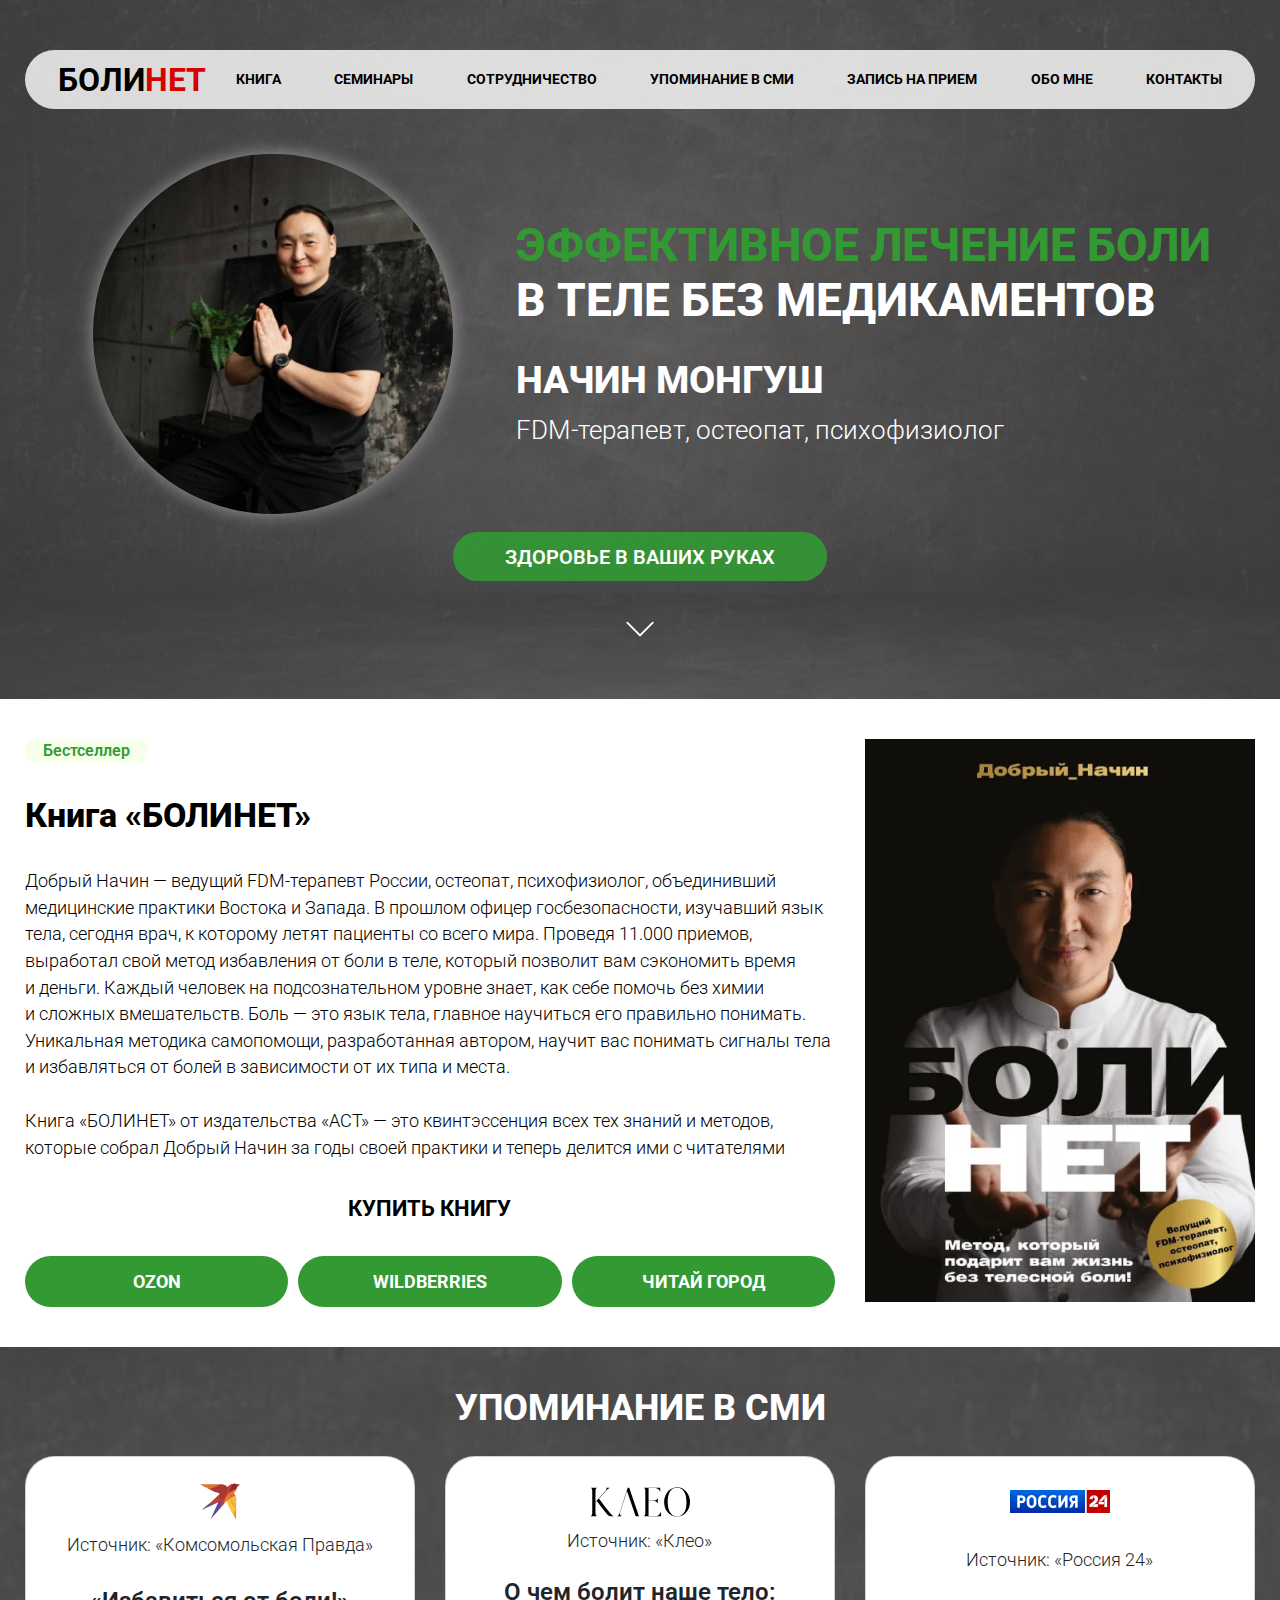
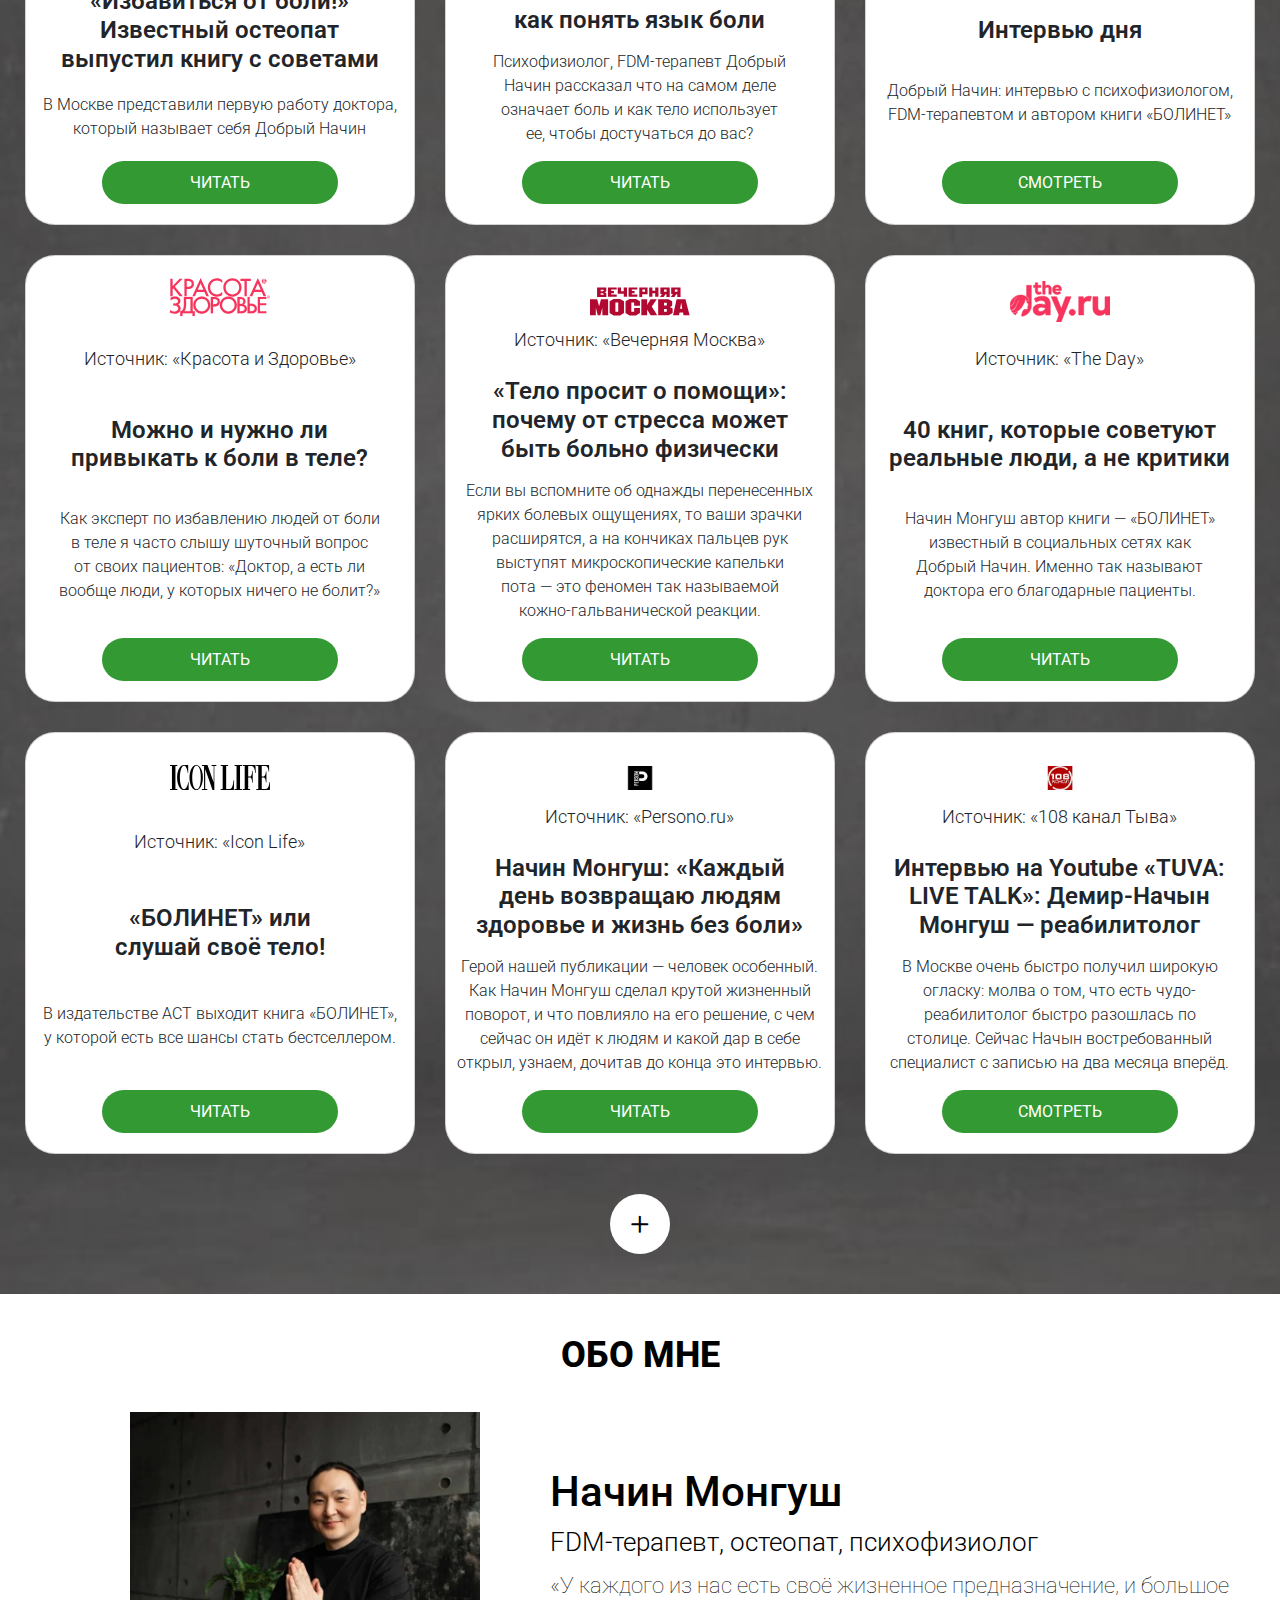
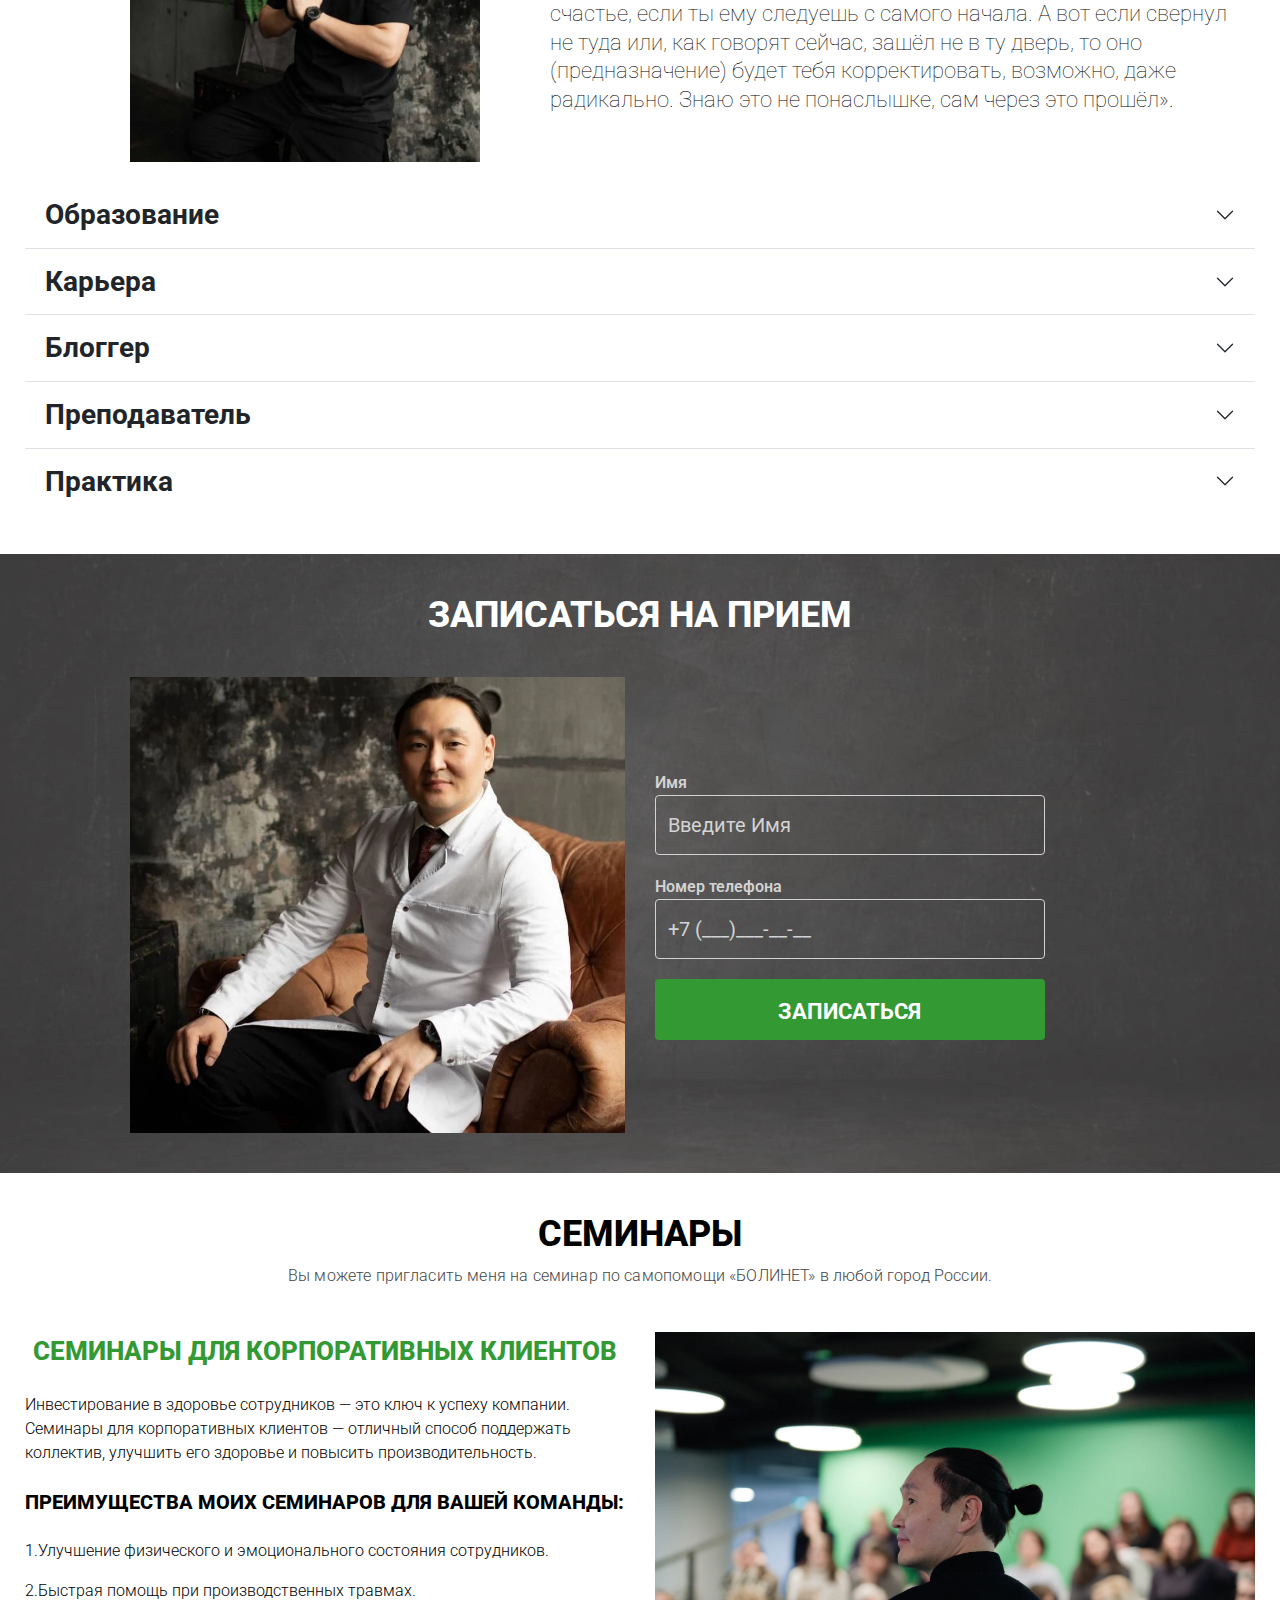
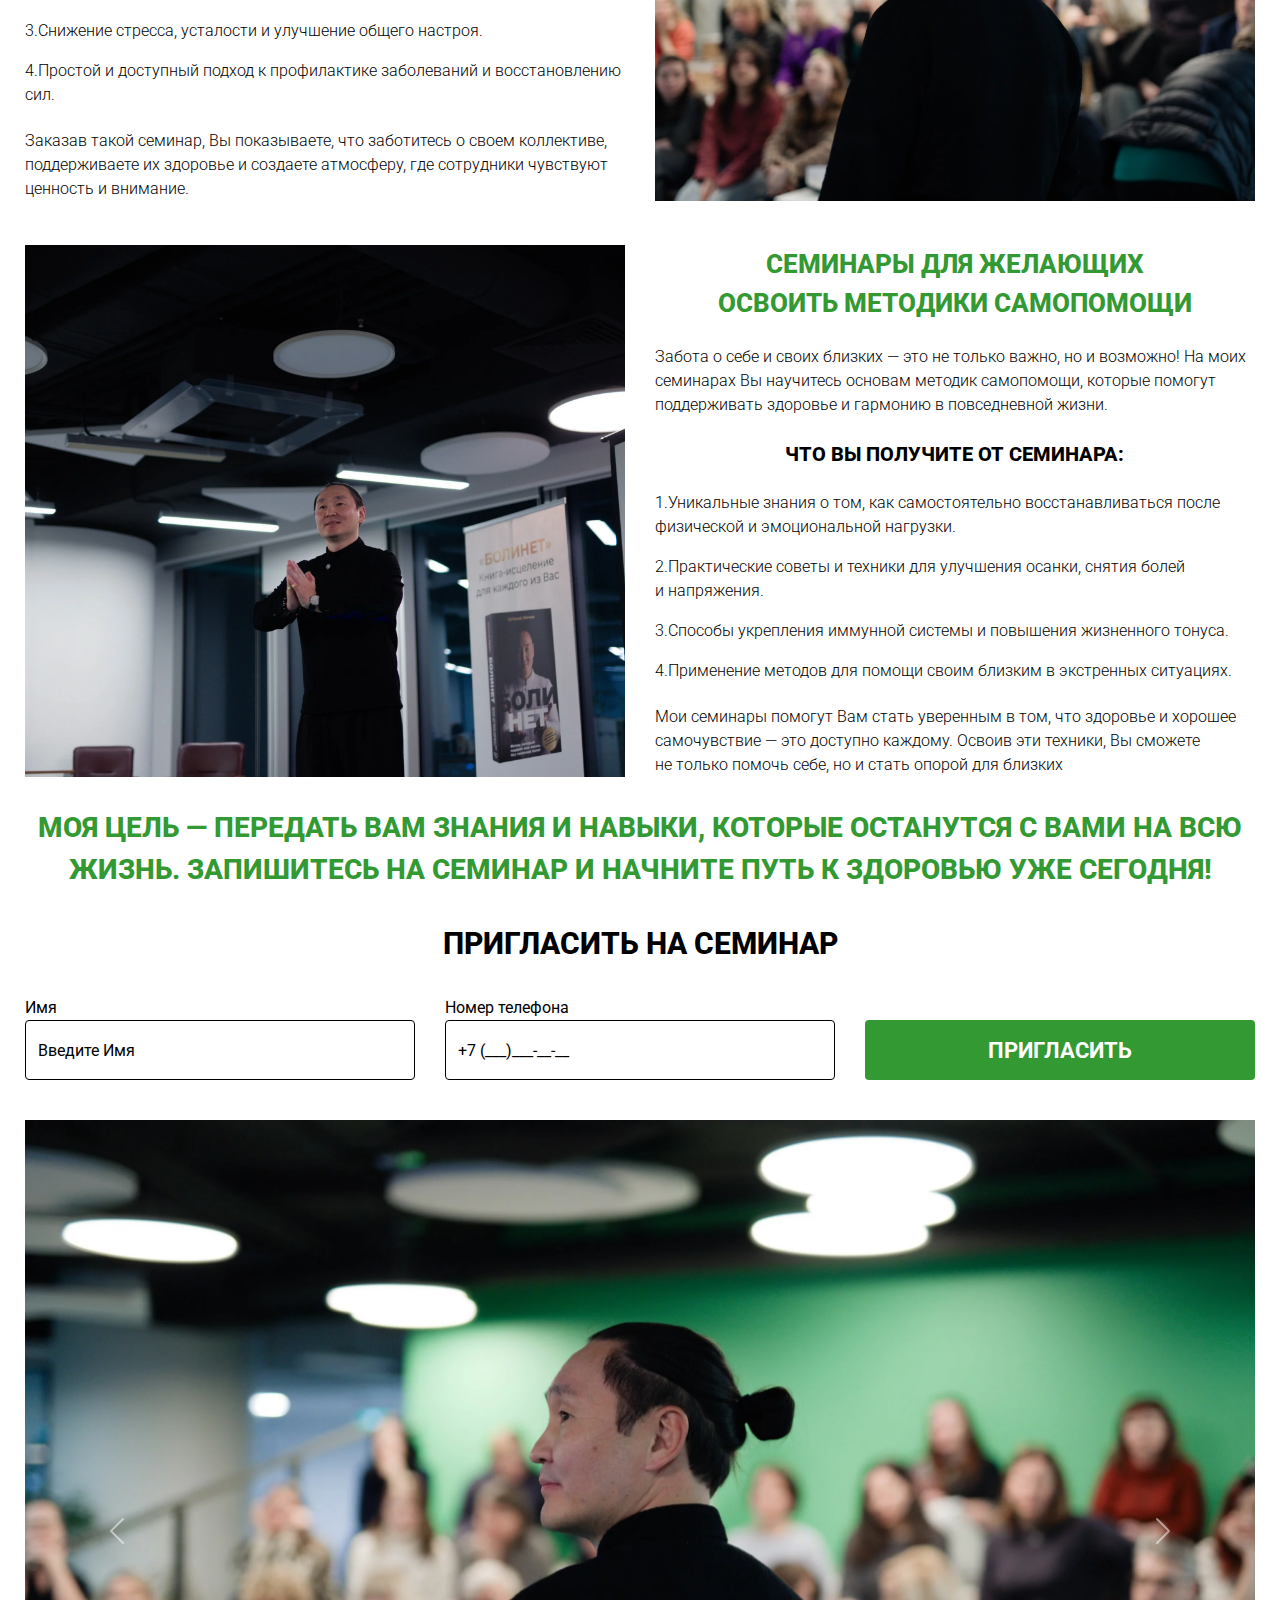
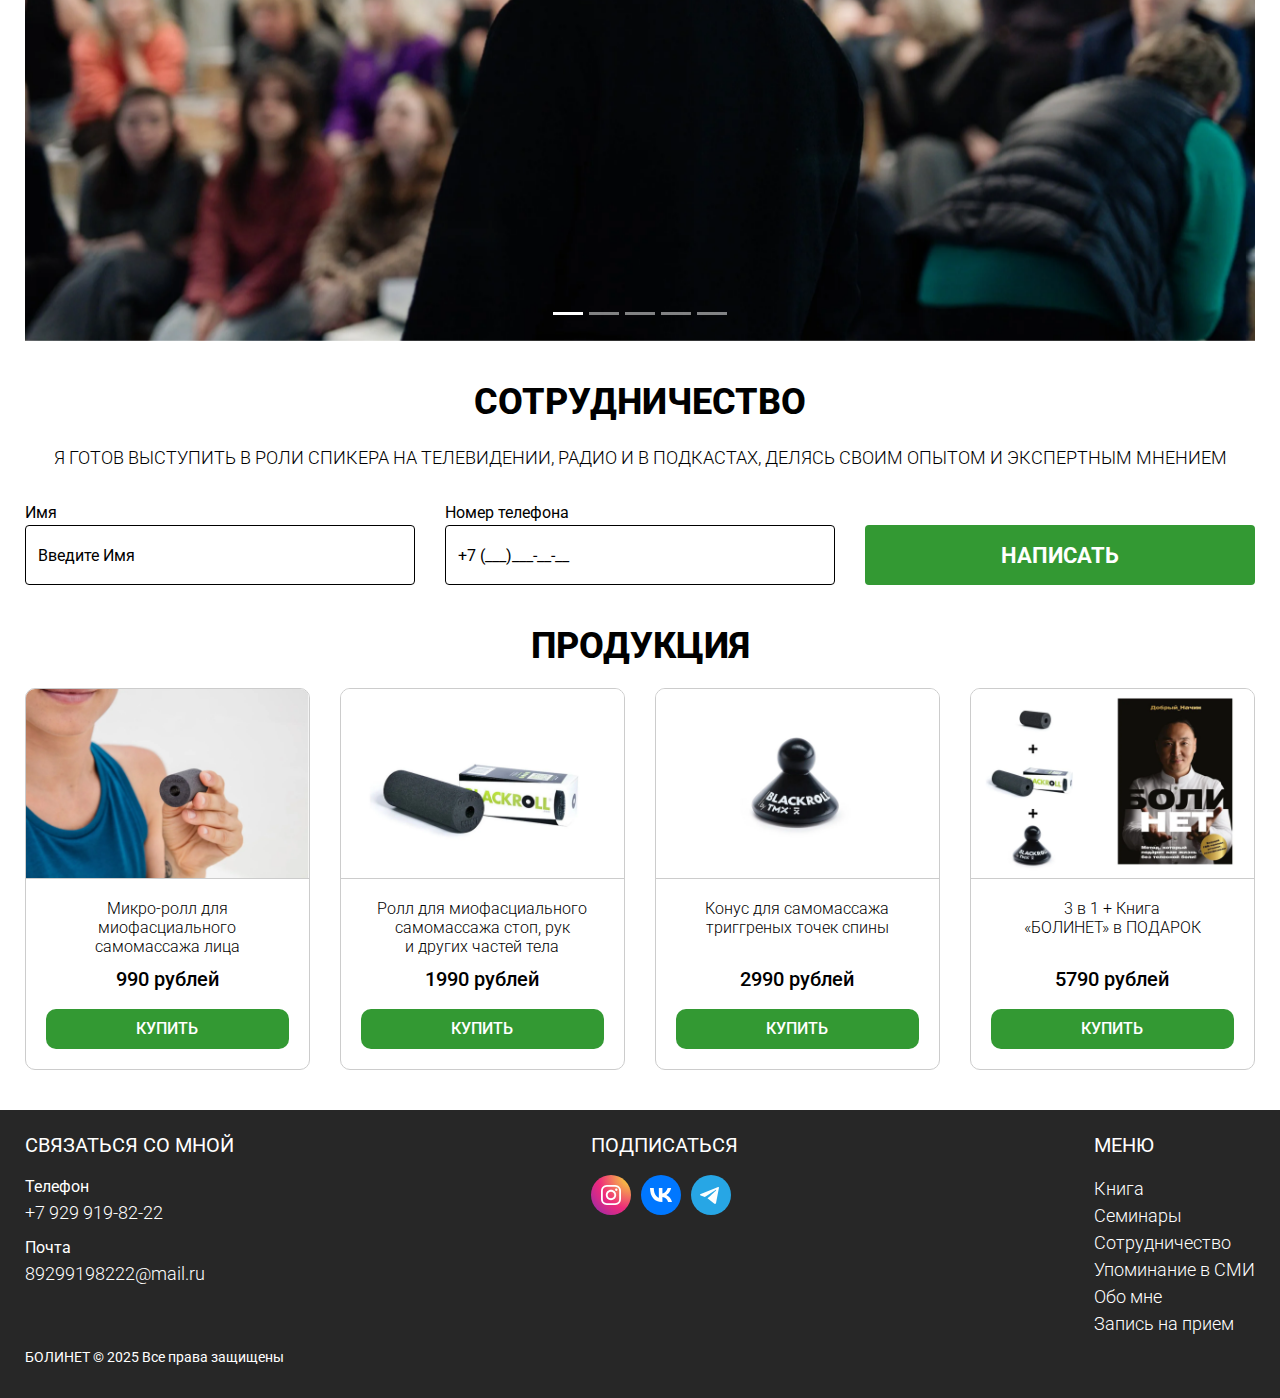
==== commit b5553c77: "add button" ====
--- a/index.html
+++ b/index.html
@@ -1,7 +1,7 @@
 <!DOCTYPE html><html lang="ru"><head><meta charset="UTF-8"/><meta http-equiv="X-UA-Compatible" content="IE=edge"/><meta name="viewport" content="width=device-width, initial-scale=1.0"/><title>Добрый Начин</title><meta property="og:title" content="Добрый Начин | Эффективное лечение боли в теле без медикаментов"/><meta property="og:type" content="website"/><meta property="og:url" content=""/><meta property="og:image" content=""/><meta property="og:description" content="Сайт Врача-реабилитолога, психофизиолога Начина Монгуша"/><link href="https://cdn.jsdelivr.net/npm/bootstrap@5.3.3/dist/css/bootstrap.min.css" rel="stylesheet" integrity="sha384-QWTKZyjpPEjISv5WaRU9OFeRpok6YctnYmDr5pNlyT2bRjXh0JMhjY6hW+ALEwIH" crossorigin="anonymous"><link rel="stylesheet" href="https://cdn.jsdelivr.net/npm/bootstrap-icons@1.11.1/font/bootstrap-icons.css"><link rel="stylesheet" href="./css/main.css"/><link rel="icon" type="image/x-icon" href="./img/favicons/favicon.png"><link rel="apple-touch-icon" sizes="180x180" href="./img/favicons/favicon.png"></head><body><header class="header"><div class="container"><div class="header__row"><div class="logo">Боли<span>нет</span></div><nav class="header__nav nav"><ul class="nav__list"><li><a href="#book" class="active">Книга</a></li><li><a href="#seminar" class="active">Семинары</a></li><li><a href="#collab" class="active">Сотрудничество</a></li><li><a href="#media" class="active">Упоминание в&#160;сми</a></li><li><a href="#registration" class="active">Запись на&#160;прием</a></li><li><a href="#about" class="active">Обо мне</a></li><li><a href="#footer" class="active">Контакты</a></li></ul></nav> <button class="mobile-nav-btn"><div class="nav-icon"></div></button></div><div class="header__info"><div class="header__photo "></div><div class="header__text "><h1 class="header__title"><span>Эффективное лечение боли</span> в&#160;теле без медикаментов</h1><h2 class="header__name">Начин Монгуш</h2><div class="header__profession">FDM-терапевт, остеопат, психофизиолог</div></div></div><div class="header__bage">Здоровье в&#160;ваших руках</div><div class="header__link"> <a href="#book">Книга</a> <a href="#seminar">Семинары</a> <a href="#collab">Сотрудничество</a></div><svg class="icon icon--down"><use href="./img/svgsprite/sprite.symbol.svg#down"></use></svg></div></header><div class="mobile-nav"><ul class="mobile-nav__list"><li><a href="#book">Книга</a></li><li><a href="#seminar">Семинары</a></li><li><a href="#collab">Сотрудничество</a></li><li><a href="#media">Упоминание в&#160;сми</a></li><li><a href="#registration">Запись на&#160;прием</a></li><li><a href="#about">Обо мне</a></li><li><a href="#footer">Контакты</a></li></ul><div class="about__social"> <a href="https://www.instagram.com/dobryi_nachin?igsh=YndjcWNjajVtOGR3
 	" target="_blank"><img src="./img/instagram.svg" alt="Инстаграм"></a> <a href="https://vk.com/club226574762" target="_blank"><img src="./img/vk.svg" alt="Вконтакте"></a> <a href="https://t.me/Dobryi_Nachin_Method
-	" target="_blank"><img src="./img/telegram.svg" alt="Телеграм"></a></div></div><main class="docs"><section class="book" id="book"><div class="container"><div class="book__inner grid6 grid-tablet2 grid-mob"><div class="book__item"><div class="book__bage"> Бестселлер</div><div class="book__title"> Книга &#171;БОЛИНЕТ&#187;</div><div class="book__descr"> Добрый Начин&#160;&#8212; ведущий FDM-терапевт России, остеопат, психофизиолог, объединивший медицинские практики Востока и Запада. В&#160;прошлом офицер госбезопасности, изучавший язык тела, сегодня врач, к&#160;которому летят пациенты со всего мира. Проведя 11.000 приемов, выработал свой метод избавления от&#160;боли в&#160;теле, который позволит вам сэкономить время и&#160;деньги. Каждый человек на&#160;подсознательном уровне знает, как себе помочь без химии и&#160;сложных вмешательств. Боль&#160;&#8212; это язык тела, главное научиться его правильно понимать. Уникальная методика самопомощи, разработанная автором, научит вас понимать сигналы тела и&#160;избавляться от&#160;болей в&#160;зависимости от&#160;их&#160;типа и&#160;места.</div><div class="book__descr"> Книга &#171;БОЛИНЕТ&#187; от&#160;издательства &#171;АСТ&#187;&#160;&#8212; это квинтэссенция всех тех знаний и&#160;методов, которые собрал Добрый Начин за&#160;годы своей практики и&#160;теперь делится ими с&#160;читателями</div><div class="book__pay"><div class="book__pay-title"> Купить книгу</div><div class="book__pay-wrapper"> <a href="https://ozon.ru/t/pLGOLzR" target="_blank" class="book-btn">Ozon</a> <a href="https://www.wildberries.ru/catalog/259217447/detail.aspx?targetUrl=MS&size=403116218" target="_blank" class="book-btn">Wildberries</a> <a href="https://www.chitai-gorod.ru/product/bolinet-metod-kotoryy-podarit-vam-zhizn-bez-telesnoy-boli-3030238" target="_blank" class="book-btn">Читай город</a></div></div></div><div class="book__item2"><picture><source srcset="./img/book.webp 1x, ./img/book@2x.webp 2x" type="image/webp"><source srcset="./img/book.jpg 1x, ./img/book@2x.jpg 2x" type="image/jpeg"> <img src="./img/book.jpg" srcset="./img/book@2x.jpg" alt="Книга"></picture></div></div></div></section><section class="media" id="media"><div class="container"><h2 class="media__title">Упоминание в&#160;сми</h2><div class="grid6 grid-tablet2 grid-mob"><div class="card"><div class="card__logo"> <img src="./img/kp.svg" alt="Логотип источника"></div><div class="card__source"> Источник: &#171;Комсомольская Правда&#187;</div><div class="card__title"> &#171;Избавиться от&#160;боли!&#187; Известный остеопат выпустил книгу с&#160;советами</div><div class="card__text"> В&#160;Москве представили первую работу доктора, который называет себя Добрый Начин</div> <a href="https://www.kp.ru/daily/27670.5/5021678/" class="card__btn" target="_blank">Читать</a></div><div class="card"><div class="card__logo"><svg version="1.1" id="Layer_1" xmlns="http://www.w3.org/2000/svg" xmlns:xlink="http://www.w3.org/1999/xlink" x="0px" y="0px" viewBox="0 0 454.7 133.3" style="enable-background:new 0 0 454.7 133.3;" xml:space="preserve" class="logoimg" width="100" height="50"><g><path d="M454.7 66.2c-.2 19.4-5.9 36.1-18.8 49.6-11.2 11.7-24.5 17.5-39.9 17.6-19.4 0-35.2-8.3-47.1-25.4-5.7-8.2-9.1-17.6-10.6-27.8-1.7-11.5-1.7-23 1.6-34.2 6.8-23.3 21.2-38 42.5-43.8 16.2-4.4 31.9-2.1 46 8.5 14.4 10.9 23.2 25.8 25.6 45.1C454.3 59.2 454.4 62.7 454.7 66.2zM353.3 68c.1 2.3.3 6.8.7 11.3 1 10.8 3.3 21.1 8.1 30.6 8.6 17.1 23.3 25.1 40.7 21.6 15.5-3.1 25.7-13.5 31.2-29.6 3-8.9 4.1-18.2 4.4-27.6.4-13.1-.3-26.1-3.8-38.8-2.2-8.1-5.5-15.5-10.8-21.7C417.1 6 408.7 2.2 399.1 1.5c-8.7-.7-17 .8-24.5 6.2-8.1 5.8-13.1 14.3-16.5 24C354.4 42.7 353.4 54.1 353.3 68z"></path><path d="M104.4 128.8c-1.6-1-3.2-2.2-4.6-3.5-6.3-5.4-11.6-12-16.8-18.6-10.9-14-21.6-28.1-32.4-42.1-3.3-4.3-6.7-8.7-10.2-13.3 1-1 2-1.8 2.9-2.8C53.2 37.2 63 26 73.1 15c4.5-4.9 9.4-9.2 15.2-12.1.6-.3 1.1-.6 1.9-.9h8.2V1.5H63.2V2h10c2 2.3 2.6 4.7 1.2 7.5-1.6 3-3.4 6-5.6 8.5-14.2 16-28.6 32-42.9 47.9-.3.3-.6.5-1 .9 0-3.9 0-7.4 0-11 0-12.7-.1-25.4.1-38.1.1-6 .7-12.1 6.3-15.6h4V1.5H0V2h4.2C7 3.8 8.6 6.6 9.3 10c.5 2.4.9 5 .9 7.5.1 32.4 0 64.8 0 97.1 0 .8 0 1.7-.1 2.5-.5 5.6-1.2 11-6.4 13.9H0v.5h35.2v-.5h-3.8c-3-1.6-4.7-4-5.4-7.3-.6-3.1-1.1-6.4-1.1-9.6-.1-14.7-.1-29.4 0-44.1 0-.5 0-1.1.2-1.4 1.8-2.2 3.6-4.3 5.4-6.6.5.7.9 1.2 1.3 1.7 10.9 14.4 21.8 28.8 32.9 43.1 4.9 6.3 10 12.3 15.2 18.3 3.3 3.7 7.5 6.1 12.3 6.3 5.8.2 11.7.2 17.4.2C107.8 130.7 106 129.8 104.4 128.8z"></path><path d="M321.6 113.3c-1.7 2.9-3.2 6-5.3 8.5-4.9 5.9-11.5 8-18.5 8.3-10.3.4-20.6.2-30.9.3-.2 0-.4-.1-.7-.1 0-23 0-45.9 0-68.9 3.4 0 6.7-.1 10 0 5.5.2 11 .1 16.5.7 6.8.8 12.2 4.3 15.2 11.6 0 .1.2.2.3.3 0-8.4 0-16.7 0-25.4-1.9 4.1-4.4 7-7.9 8.7-3.5 1.8-7.2 2.6-11 2.7-7.3.2-14.7.2-22 .2-.3 0-.7-.1-1-.1 0-19.2 0-38.3 0-57.5.6 0 1.2 0 1.7 0 6.7 0 13.3-.1 20 0 3.4.1 6.8.2 10.1.7 9.4 1.4 16.6 6.5 20.8 16.3.1.2.2.3.5.6 0-6.3 0-12.3 0-18.3l0 0V1.5h-80.2V2h6.3c3.5 2.2 4.9 5.8 5.5 10 .3 2.5.5 5 .5 7.5 0 31.4 0 62.7 0 94.1 0 1 0 1.9 0 2.9-.4 5.8-1 11.5-6.4 14.7h-5.9v.5h82.3v-.2c.5 0 1 0 1.6 0 0-7.1 0-14 0-21.3C322.4 111.4 322.1 112.5 321.6 113.3z"></path><path d="M222.7 131.1 178.4 1.5h-7.1l-37 117c-.7 1.7-1.5 3.3-2.4 4.8-2.1 3.6-4.6 7.1-8.5 7.7h-6.7v.5h35.2v-.5h-5.4c-3.8-.1-9.9-5.7-10-9.9 0-1.7-.2-3.4 0-5 .1-1.2.5-2.4 1-4.1l30.8-95.7 39.2 114.7H198v.5h35.2v-.5H222.7z"></path></g></svg></div><div class="card__source"> Источник: &#171;Клео&#187;</div><div class="card__title"> О&#160;чем болит наше тело: как понять язык боли</div><div class="card__text"> Психофизиолог, FDM-терапевт Добрый Начин рассказал что на&#160;самом деле означает боль и&#160;как тело использует ее, чтобы достучаться до&#160;вас?</div> <a href="https://www.kleo.ru/items/zdorovie/o-chem-bolit-nashe-telo-kak-ponjat-jazyk-boli.shtml" class="card__btn" target="_blank">Читать</a></div><div class="card"><div class="card__logo"><picture><source srcset="./img/igency.webp 1x, ./img/igency@2x.webp 2x" type="image/webp"><source srcset="./img/igency.jpg 1x, ./img/igency@2x.jpg 2x" type="image/jpeg"> <img src="./img/igency.jpg" alt="Логотип источника"></picture></div><div class="card__source"> Источник: &#171;i-gency&#187;</div><div class="card__title"> Добрый Начин: интервью с&#160;психофизиологом, FDM-терапевтом и&#160;автором книги &#171;БОЛИНЕТ&#187;</div><div class="card__text"></div> <a href="https://i-gency.ru/lifestyle/dobryj-nachin-intervyu-s-psihofiziologom-fdm-terapevtom-i-avtorom-knigi-bolinet/" class="card__btn" target="_blank">Читать</a></div><div class="card"><div class="card__logo"> <img src="./img/logokrasota.svg" alt="Логотип источника"></div><div class="card__source"> Источник: &#171;Красота и&#160;Здоровье&#187;</div><div class="card__title"> Можно и&#160;нужно&#160;ли привыкать к&#160;боли в&#160;теле?</div><div class="card__text"> Как эксперт по&#160;избавлению людей от&#160;боли в&#160;теле я&#160;часто слышу шуточный вопрос от&#160;своих пациентов: &#171;Доктор, а есть&#160;ли вообще люди, у&#160;которых ничего не&#160;болит?&#187;</div> <a href="https://www.kiz.ru/content/zdorove/zabolevaniya/mozhno-i-nuzhno-li-privykat-k-boli-v-tele/" class="card__btn" target="_blank">Читать</a></div><div class="card"><div class="card__logo"> <img src="./img/logo_VM.svg" alt="Логотип источника"></div><div class="card__source"> Источник: &#171;Вечерняя Москва&#187;</div><div class="card__title"> &#171;Тело просит о&#160;помощи&#187;: почему от&#160;стресса может быть больно физически</div><div class="card__text"> Если вы&#160;вспомните об&#160;однажды перенесенных ярких болевых ощущениях, то&#160;ваши зрачки расширятся, а&#160;на&#160;кончиках пальцев рук выступят микроскопические капельки пота&#160;&#8212; это феномен так называемой кожно-гальванической реакции.</div> <a href="https://vm.ru/news/1173232-telo-prosit-o-pomoshi-pochemu-ot-stressa-mozhet-byt-bolno-fizicheski?utm_content=spw-exclusives" class="card__btn" target="_blank">Читать</a></div><div class="card"><div class="card__logo"><svg viewBox="0 0 194 80" fill="#F6345D" xmlns="http://www.w3.org/2000/svg"><path d="M62.7528 29.4862C72.8674 29.4862 78.1354 34.4813 78.1354 44.7529V65.9293H69.4256L69.0042 61.2156C66.2648 64.9443 61.5587 66.8439 57.1335 66.8439 50.8119 66.8439 44.7712 63.0448 44.7712 55.728 44.7712 47.7077 52.1465 44.5418 59.1003 44.5418 61.9099 44.5418 65.3517 44.9639 68.5125 45.8785V45.1046C68.5125 40.2503 65.9838 37.9989 60.786 37.9989 57.3442 37.9989 53.6917 38.9839 50.6012 41.3055L46.9487 34.4109C50.6714 31.5968 56.1502 29.4862 62.7528 29.4862ZM59.7324 59.105C64.0171 59.105 68.4422 56.2909 68.5125 51.9289 65.9838 51.155 63.2444 50.8033 60.9265 50.8033 57.3442 50.8033 54.5346 52.0696 54.5346 55.0948 54.5346 57.6979 56.6418 59.105 59.7324 59.105Z" stroke="#F6345D"></path><path d="M108.028 30.4008H118.494L98.8262 80H89.7652L94.963 65.9293 79.791 30.4008H90.1866L99.5286 53.5471 108.028 30.4008Z" stroke="#F6345D"></path><path d="M120.763 66.8439C117.392 66.8439 114.652 64.1001 114.652 60.7231 114.652 57.3462 117.322 54.6727 120.763 54.6727 124.135 54.6727 126.874 57.3462 126.874 60.7231 126.874 64.1001 124.135 66.8439 120.763 66.8439Z" stroke="#F6345D"></path><path d="M153.278 29.4862C154.963 29.4862 156.579 29.7676 157.984 30.26L155.525 39.4764C154.05 38.9135 152.645 38.6321 151.241 38.6321 146.886 38.6321 143.022 41.3759 143.022 46.4414V65.9293H133.329V30.4008H142.109L142.531 35.3255C144.919 31.6671 148.782 29.4862 153.278 29.4862Z" stroke="#F6345D"></path><path d="M184.307 30.4008H194V65.9293H185.22L184.799 61.6377C182.481 64.874 178.758 66.8439 174.192 66.8439 166.676 66.8439 160.847 61.497 160.847 53.1953V30.4008H170.54V51.3661C170.54 55.517 173.49 57.8386 177.072 57.8386 180.654 57.8386 184.307 55.3763 184.307 50.944V30.4008Z" stroke="#F6345D"></path><path d="M59.1565 20.7196 61.034 24.4464C59.9417 25.3696 58.3373 26.0876 55.8795 26.0876 51.476 26.0876 49.0523 23.7968 49.0523 19.3178V12.6164H45.7753V8.37676H49.0523V3.28232H53.7631V8.37676H59.8734V12.6164H53.7631V18.8392C53.7631 20.7538 54.6506 21.677 56.4598 21.677 57.2449 21.677 58.2349 21.4718 59.1565 20.7196Z" stroke="#F6345D"></path><path d="M73.392 7.93228C77.2494 7.93228 80.0485 10.4966 80.0485 14.5653V25.6431H75.3719V15.591C75.3719 13.5054 74.1089 12.3087 72.0266 12.3087 70.1832 12.3087 68.1351 13.437 68.1351 15.6594V25.6431H63.4243V0H68.1351V10.1547C69.3298 8.75286 71.2073 7.93228 73.392 7.93228Z" stroke="#F6345D"></path><path d="M87.2672 18.6682C87.7792 20.8222 89.3495 22.0189 91.6366 22.0189 93.2409 22.0189 94.6747 21.4377 95.767 20.4119L98.8392 23.3523C97.0642 25.0619 94.5722 26.0876 91.7731 26.0876 86.4138 26.0876 82.4199 22.4634 82.4199 16.9587 82.4199 11.7275 86.0383 7.93228 91.4317 7.93228 97.1666 7.93228 99.8633 11.9668 99.8633 16.1039 99.8633 16.6851 99.7609 18.0186 99.6244 18.6682H87.2672ZM91.3976 12.0352C89.2129 12.0352 87.7451 13.3002 87.2672 15.3859H95.2891C95.1184 13.3686 93.7188 12.0352 91.3976 12.0352Z" stroke="#F6345D"></path><path d="M2.22053 47.1079C6.2141 45.3952 6.5273 42.8477 8.34891 38.4028 10.7523 32.5395 15.4323 30.7282 15.4323 30.7282 15.4323 30.7282 11.0782 34.0671 9.32411 38.466 7.88669 42.0713 7.60338 46.0695 2.97331 48.3198 1.86623 48.8576.898278 49.2237.0668161 49.4736.253197 51.909.876518 54.2914 1.90733 56.5072 8.43397 55.6491 10.9193 50.9085 12.7999 45.2612 15.6853 36.5957 18.9025 34.8304 18.9025 34.8304 18.9025 34.8304 16.7273 36.5618 12.6434 48.8783 10.458 55.4685 5.67012 57.4025 2.6533 57.9551 3.15837 58.8469 3.72982 59.6995 4.3626 60.5061 6.08179 60.6166 8.16846 60.5811 10.1092 60.0902 12.559 59.4707 14.7232 58.3445 16.2327 57.4117 20.9683 54.3454 23.7313 49.1978 25.4878 46 25.8626 45.318 27.9235 42.1259 28.7045 39.8633 29.603 37.2596 29.5874 35.1355 29.3157 33.3752 30.6146 34.5732 31.2641 35.8646 31.6208 36.7126 31.8435 37.242 32.0475 38.0863 32.1795 39.014 32.6622 38.8957 33.3214 38.6474 34.0058 38.1153 35.3269 37.0881 37.1694 34.7242 32.0261 30.8077 28.7544 28.6261 24.8269 27.3462 20.5953 27.3462 9.23092 27.3462.016704 36.5217 0 47.8465.759371 47.662 1.50226 47.415 2.22053 47.1079ZM14.8657 59.791C13.4315 60.4719 11.6029 61.1363 9.32411 61.5823 7.84911 61.8714 6.55389 61.8932 5.43846 61.775 6.93237 63.3937 8.67662 64.7632 10.6048 65.8318 11.5323 64.647 13.2737 62.383 14.8657 59.791Z" stroke="#F6345D"></path><path d="M32.2189 8.47198V29.7423C34.4396 31.3913 36.6325 33.622 36.4483 35.9174 36.236 38.5646 33.9027 39.6407 32.2925 40.0731 32.3165 40.3879 32.3294 40.7033 32.3312 41.0188 32.3312 41.832 33.0101 42.3731 33.0101 42.3731 33.7867 43.0681 35.321 44.1325 35.699 44.409 36.1001 44.7306 35.7608 45.3897 35.4962 45.6242 34.9966 45.9758 34.8295 45.8432 34.7095 46.4037 34.6893 46.9235 34.9583 47.135 35.199 47.2251 35.239 47.2281 35.3357 47.2689 35.3762 47.2682 35.3762 47.2682 35.4988 47.3048 35.5531 47.4571 35.6109 47.6134 35.597 47.7825 35.5931 47.8305 35.5478 48.3929 35.0023 48.6696 33.9229 49.071 34.5906 49.1075 35.5039 49.2805 35.2882 49.9711 35.2329 50.3366 34.9614 50.4436 34.6931 50.5888 34.4111 50.7247 34.3128 51.2116 34.2979 51.3615 34.2827 51.9901 34.9401 52.3557 34.897 53.2041 34.8691 53.5458 34.7067 54.0926 34.3117 54.427 32.9233 55.6024 29.2939 54.9609 27.5407 55.3404 25.452 55.7353 22.8704 62.2705 22.5708 68.3123 33.0187 67.3208 41.3131 58.5523 41.3131 47.8771V8.47198H32.2189Z" stroke="#F6345D"></path></svg></div><div class="card__source"> Источник: &#171;The Day&#187;</div><div class="card__title"> 40 книг, которые советуют реальные люди, а&#160;не&#160;критики</div><div class="card__text"> Начин Монгуш автор книги&#160;&#8212; &#171;БОЛИНЕТ&#187; известный в&#160;социальных сетях как Добрый Начин. Именно так называют доктора его благодарные пациенты.</div> <a href="https://theday.ru/svobodnoe-vremya/40-knig-kotorye-sovetuyut-realnye-lyudi-a-ne-kritiki/" class="card__btn" target="_blank">Читать</a></div><div class="card"><div class="card__logo"> <img src="./img/logo__iconlife.svg" alt="Логотип источника"></div><div class="card__source"> Источник: &#171;Icon Life&#187;</div><div class="card__title"> &#171;БОЛИНЕТ&#187; или слушай своё тело!</div><div class="card__text"> В&#160;издательстве АСТ выходит книга &#171;БОЛИНЕТ&#187;, у&#160;которой есть все шансы стать бестселлером.</div> <a href="https://iconlife.ru/razvlecheniya/books/3634-boli-net-ili-slushaj-svojo-telo" class="card__btn" target="_blank">Читать</a></div><div class="card"><div class="card__logo"><picture><source srcset="./img/logo_persono.webp 1x, ./img/logo_persono@2x.webp 2x" type="image/webp"><source srcset="./img/logo_persono.jpg 1x, ./img/logo_persono@2x.jpg 2x" type="image/jpeg"> <img src="./img/logo_persono.jpg" alt="Логотип источника"></picture></div><div class="card__source"> Источник: &#171;Persono.ru&#187;</div><div class="card__title"> Начин Монгуш: &#171;Каждый день возвращаю людям здоровье и&#160;жизнь без боли&#187;</div><div class="card__text"> Герой нашей публикации&#160;&#8212; человек особенный. Как Начин Монгуш сделал крутой жизненный поворот, и&#160;что повлияло на&#160;его решение, с&#160;чем сейчас он&#160;идёт к&#160;людям и&#160;какой дар в&#160;себе открыл, узнаем, дочитав до&#160;конца это интервью.</div> <a href="https://persono-ru.turbopages.org/persono.ru/s/blog/beauty/nachin-mongush/" class="card__btn" target="_blank">Читать</a></div><div class="card"><div class="card__logo"><picture><source srcset="./img/logo_108.webp 1x, ./img/logo_108@2x.webp 2x" type="image/webp"><source srcset="./img/logo_108.jpg 1x, ./img/logo_108@2x.jpg 2x" type="image/jpeg"> <img src="./img/logo_108.jpg" alt="Логотип источника"></picture></div><div class="card__source"> Источник: &#171;108 канал Тыва&#187;</div><div class="card__title"> Интервью на&#160;Youtube &#171;TUVA: LIVE TALK&#187;: Демир-Начын Монгуш&#160;&#8212; реабилитолог</div><div class="card__text"> В&#160;Москве очень быстро получил широкую огласку: молва о&#160;том, что есть чудо-реабилитолог быстро разошлась по столице. Сейчас Начын востребованный специалист с&#160;записью на&#160;два месяца вперёд.</div> <a href="https://www.youtube.com/watch?v=5qd30udIGVw" class="card__btn" target="_blank">Смотреть</a></div></div><div class="media__more"><a href="card.html" class="mediafull__btn"><i class="bi bi-plus"></i></a></div></div></section><section class="about" id="about"><div class="container"><h2 class="about__title">Обо мне</h2><div class="about__wrapper grid12"><div class="about__photo"><picture><source srcset="./img/photo.webp 1x, ./img/photo@2x.webp 2x" type="image/webp"><source srcset="./img/photo.jpg 1x, ./img/photo@2x.jpg 2x" type="image/jpeg"> <img src="./img/photo.jpg" srcset="./img/photo@2x.jpg" alt="Фото"></picture></div><div class="about__info"><div class="about__name">Демир-Начын Монгуш</div><div class="about__profession">FDM-терапевт, остеопат, психофизиолог</div><div class="about__text">&#171;У&#160;каждого из&#160;нас есть своё жизненное предназначение, и&#160;большое счастье, если ты&#160;ему следуешь с&#160;самого начала. А&#160;вот если свернул не&#160;туда или, как говорят сейчас, зашёл не&#160;в&#160;ту&#160;дверь, то&#160;оно (предназначение) будет тебя корректировать, возможно, даже радикально. Знаю это не&#160;понаслышке, сам через это прошёл&#187;.</div></div></div><div class="accordion accordion-flush" id="accordionFlushExample"><div class="accordion-item"><h2 class="accordion-header"> <button class="accordion-button collapsed" type="button" data-bs-toggle="collapse" data-bs-target="#flush-collapseOne" aria-expanded="false" aria-controls="flush-collapseOne"> Образование</button></h2><div id="flush-collapseOne" class="accordion-collapse collapse" data-bs-parent="#accordionFlushExample"><div class="accordion-body"><ul><li>Академия ФСБ</li><li>Мед колледж</li><li>Институт Восточной медицины</li><li>FDM Академия</li><li>Институт фасциальных манипуляций Стекко</li><li>Остеопатическая школа&#160;А. Иванова</li><li>Остеопатическая школа&#160;Ю. Кима</li><li>Учебный центр&#160;А. Огулова</li><li>Академия Физической Реабилитации</li><li>МГУ кафедра психофизиологии</li></ul></div></div></div><div class="accordion-item"><h2 class="accordion-header"> <button class="accordion-button collapsed" type="button" data-bs-toggle="collapse" data-bs-target="#flush-collapseTwo" aria-expanded="false" aria-controls="flush-collapseTwo"> Карьера</button></h2><div id="flush-collapseTwo" class="accordion-collapse collapse" data-bs-parent="#accordionFlushExample"><div class="accordion-body"><p>До&#160;2017 года служил в&#160;органах безопасности на&#160;различных должностях, в&#160;том числе руководящих. Уволился по состоянию здоровья в&#160;звании подполковника.</p><p>Столкнувшись с&#160;собственными проблемами опорно-двигательного аппарата, перенеся 3 операции на позвоночнике, сначала сам смог себя вернуть к&#160;полноценной жизни и&#160;решил посвятить свою жизнь помощи людям, столкнувшимися с&#160;такими&#160;же трудностями.</p><p>С&#160;2017 года, получив медицинское образование и&#160;пройдя обучение в&#160;лучших российских и&#160;международных школах по&#160;остеопатии, мануальной терапии, традиционной китайской медицине и&#160;психофизиологии, веду обширную практику и&#160;каждый день возвращаю своим пациентам жизнь без боли.</p><p>Проведя более 11 тысяч приемов, разработал уникальную систему самопомощи и&#160;написал книгу &#171;БОЛИНЕТ&#187;, которую издал самый крупный книжный холдинг России&#160;&#8212; &#171;ЭКСМО-АСТ&#187;.</p></div></div></div><div class="accordion-item"><h2 class="accordion-header"> <button class="accordion-button collapsed" type="button" data-bs-toggle="collapse" data-bs-target="#flush-collapseThree" aria-expanded="false" aria-controls="flush-collapseThree"> Блоггер</button></h2><div id="flush-collapseThree" class="accordion-collapse collapse" data-bs-parent="#accordionFlushExample"><div class="accordion-body"><div class="accordion-title">Мои соцсети</div><div class="about__social"> <a href="https://www.instagram.com/dobryi_nachin?igsh=YndjcWNjajVtOGR3
+	" target="_blank"><img src="./img/telegram.svg" alt="Телеграм"></a></div></div><main class="docs"><section class="book" id="book"><div class="container"><div class="book__inner grid6 grid-tablet2 grid-mob"><div class="book__item"><div class="book__bage"> Бестселлер</div><div class="book__title"> Книга &#171;БОЛИНЕТ&#187;</div><div class="book__descr"> Добрый Начин&#160;&#8212; ведущий FDM-терапевт России, остеопат, психофизиолог, объединивший медицинские практики Востока и Запада. В&#160;прошлом офицер госбезопасности, изучавший язык тела, сегодня врач, к&#160;которому летят пациенты со всего мира. Проведя 11.000 приемов, выработал свой метод избавления от&#160;боли в&#160;теле, который позволит вам сэкономить время и&#160;деньги. Каждый человек на&#160;подсознательном уровне знает, как себе помочь без химии и&#160;сложных вмешательств. Боль&#160;&#8212; это язык тела, главное научиться его правильно понимать. Уникальная методика самопомощи, разработанная автором, научит вас понимать сигналы тела и&#160;избавляться от&#160;болей в&#160;зависимости от&#160;их&#160;типа и&#160;места.</div><div class="book__descr"> Книга &#171;БОЛИНЕТ&#187; от&#160;издательства &#171;АСТ&#187;&#160;&#8212; это квинтэссенция всех тех знаний и&#160;методов, которые собрал Добрый Начин за&#160;годы своей практики и&#160;теперь делится ими с&#160;читателями</div><div class="book__pay"><div class="book__pay-title"> Купить книгу</div><div class="book__pay-wrapper"> <a href="https://ozon.ru/t/pLGOLzR" target="_blank" class="book-btn">Ozon</a> <a href="https://www.wildberries.ru/catalog/259217447/detail.aspx?targetUrl=MS&size=403116218" target="_blank" class="book-btn">Wildberries</a> <a href="https://www.chitai-gorod.ru/product/bolinet-metod-kotoryy-podarit-vam-zhizn-bez-telesnoy-boli-3030238" target="_blank" class="book-btn">Читай город</a></div></div></div><div class="book__item2"><picture><source srcset="./img/book.webp 1x, ./img/book@2x.webp 2x" type="image/webp"><source srcset="./img/book.jpg 1x, ./img/book@2x.jpg 2x" type="image/jpeg"> <img src="./img/book.jpg" srcset="./img/book@2x.jpg" alt="Книга"></picture></div></div></div></section><section class="media" id="media"><div class="container"><h2 class="media__title">Упоминание в&#160;сми</h2><div class="grid6 grid-tablet2 grid-mob"><div class="card"><div class="card__logo"> <img src="./img/kp.svg" alt="Логотип источника"></div><div class="card__source"> Источник: &#171;Комсомольская Правда&#187;</div><div class="card__title"> &#171;Избавиться от&#160;боли!&#187; Известный остеопат выпустил книгу с&#160;советами</div><div class="card__text"> В&#160;Москве представили первую работу доктора, который называет себя Добрый Начин</div> <a href="https://www.kp.ru/daily/27670.5/5021678/" class="card__btn" target="_blank">Читать</a></div><div class="card"><div class="card__logo"><svg version="1.1" id="Layer_1" xmlns="http://www.w3.org/2000/svg" xmlns:xlink="http://www.w3.org/1999/xlink" x="0px" y="0px" viewBox="0 0 454.7 133.3" style="enable-background:new 0 0 454.7 133.3;" xml:space="preserve" class="logoimg" width="100" height="50"><g><path d="M454.7 66.2c-.2 19.4-5.9 36.1-18.8 49.6-11.2 11.7-24.5 17.5-39.9 17.6-19.4 0-35.2-8.3-47.1-25.4-5.7-8.2-9.1-17.6-10.6-27.8-1.7-11.5-1.7-23 1.6-34.2 6.8-23.3 21.2-38 42.5-43.8 16.2-4.4 31.9-2.1 46 8.5 14.4 10.9 23.2 25.8 25.6 45.1C454.3 59.2 454.4 62.7 454.7 66.2zM353.3 68c.1 2.3.3 6.8.7 11.3 1 10.8 3.3 21.1 8.1 30.6 8.6 17.1 23.3 25.1 40.7 21.6 15.5-3.1 25.7-13.5 31.2-29.6 3-8.9 4.1-18.2 4.4-27.6.4-13.1-.3-26.1-3.8-38.8-2.2-8.1-5.5-15.5-10.8-21.7C417.1 6 408.7 2.2 399.1 1.5c-8.7-.7-17 .8-24.5 6.2-8.1 5.8-13.1 14.3-16.5 24C354.4 42.7 353.4 54.1 353.3 68z"></path><path d="M104.4 128.8c-1.6-1-3.2-2.2-4.6-3.5-6.3-5.4-11.6-12-16.8-18.6-10.9-14-21.6-28.1-32.4-42.1-3.3-4.3-6.7-8.7-10.2-13.3 1-1 2-1.8 2.9-2.8C53.2 37.2 63 26 73.1 15c4.5-4.9 9.4-9.2 15.2-12.1.6-.3 1.1-.6 1.9-.9h8.2V1.5H63.2V2h10c2 2.3 2.6 4.7 1.2 7.5-1.6 3-3.4 6-5.6 8.5-14.2 16-28.6 32-42.9 47.9-.3.3-.6.5-1 .9 0-3.9 0-7.4 0-11 0-12.7-.1-25.4.1-38.1.1-6 .7-12.1 6.3-15.6h4V1.5H0V2h4.2C7 3.8 8.6 6.6 9.3 10c.5 2.4.9 5 .9 7.5.1 32.4 0 64.8 0 97.1 0 .8 0 1.7-.1 2.5-.5 5.6-1.2 11-6.4 13.9H0v.5h35.2v-.5h-3.8c-3-1.6-4.7-4-5.4-7.3-.6-3.1-1.1-6.4-1.1-9.6-.1-14.7-.1-29.4 0-44.1 0-.5 0-1.1.2-1.4 1.8-2.2 3.6-4.3 5.4-6.6.5.7.9 1.2 1.3 1.7 10.9 14.4 21.8 28.8 32.9 43.1 4.9 6.3 10 12.3 15.2 18.3 3.3 3.7 7.5 6.1 12.3 6.3 5.8.2 11.7.2 17.4.2C107.8 130.7 106 129.8 104.4 128.8z"></path><path d="M321.6 113.3c-1.7 2.9-3.2 6-5.3 8.5-4.9 5.9-11.5 8-18.5 8.3-10.3.4-20.6.2-30.9.3-.2 0-.4-.1-.7-.1 0-23 0-45.9 0-68.9 3.4 0 6.7-.1 10 0 5.5.2 11 .1 16.5.7 6.8.8 12.2 4.3 15.2 11.6 0 .1.2.2.3.3 0-8.4 0-16.7 0-25.4-1.9 4.1-4.4 7-7.9 8.7-3.5 1.8-7.2 2.6-11 2.7-7.3.2-14.7.2-22 .2-.3 0-.7-.1-1-.1 0-19.2 0-38.3 0-57.5.6 0 1.2 0 1.7 0 6.7 0 13.3-.1 20 0 3.4.1 6.8.2 10.1.7 9.4 1.4 16.6 6.5 20.8 16.3.1.2.2.3.5.6 0-6.3 0-12.3 0-18.3l0 0V1.5h-80.2V2h6.3c3.5 2.2 4.9 5.8 5.5 10 .3 2.5.5 5 .5 7.5 0 31.4 0 62.7 0 94.1 0 1 0 1.9 0 2.9-.4 5.8-1 11.5-6.4 14.7h-5.9v.5h82.3v-.2c.5 0 1 0 1.6 0 0-7.1 0-14 0-21.3C322.4 111.4 322.1 112.5 321.6 113.3z"></path><path d="M222.7 131.1 178.4 1.5h-7.1l-37 117c-.7 1.7-1.5 3.3-2.4 4.8-2.1 3.6-4.6 7.1-8.5 7.7h-6.7v.5h35.2v-.5h-5.4c-3.8-.1-9.9-5.7-10-9.9 0-1.7-.2-3.4 0-5 .1-1.2.5-2.4 1-4.1l30.8-95.7 39.2 114.7H198v.5h35.2v-.5H222.7z"></path></g></svg></div><div class="card__source"> Источник: &#171;Клео&#187;</div><div class="card__title"> О&#160;чем болит наше тело: как понять язык боли</div><div class="card__text"> Психофизиолог, FDM-терапевт Добрый Начин рассказал что на&#160;самом деле означает боль и&#160;как тело использует ее, чтобы достучаться до&#160;вас?</div> <a href="https://www.kleo.ru/items/zdorovie/o-chem-bolit-nashe-telo-kak-ponjat-jazyk-boli.shtml" class="card__btn" target="_blank">Читать</a></div><div class="card"><div class="card__logo"><picture><source srcset="./img/logo_r24.webp 1x, ./img/logo_r24@2x.webp 2x" type="image/webp"><source srcset="./img/logo_r24.png 1x, ./img/logo_r24@2x.png 2x" type="image/png"> <img src="./img/logo_r24.png" alt="Логотип источника"></picture></div><div class="card__source"> Источник: &#171;Россия&#160;24&#187;</div><div class="card__title"> Интервью дня</div><div class="card__text"> Добрый Начин: интервью с&#160;психофизиологом, FDM-терапевтом и&#160;автором книги &#171;БОЛИНЕТ&#187;</div> <a href="https://i-gency.ru/lifestyle/dobryj-nachin-intervyu-s-psihofiziologom-fdm-terapevtom-i-avtorom-knigi-bolinet/" class="card__btn" target="_blank">Смотреть</a></div><div class="card"><div class="card__logo"> <img src="./img/logokrasota.svg" alt="Логотип источника"></div><div class="card__source"> Источник: &#171;Красота и&#160;Здоровье&#187;</div><div class="card__title"> Можно и&#160;нужно&#160;ли привыкать к&#160;боли в&#160;теле?</div><div class="card__text"> Как эксперт по&#160;избавлению людей от&#160;боли в&#160;теле я&#160;часто слышу шуточный вопрос от&#160;своих пациентов: &#171;Доктор, а есть&#160;ли вообще люди, у&#160;которых ничего не&#160;болит?&#187;</div> <a href="https://www.kiz.ru/content/zdorove/zabolevaniya/mozhno-i-nuzhno-li-privykat-k-boli-v-tele/" class="card__btn" target="_blank">Читать</a></div><div class="card"><div class="card__logo"> <img src="./img/logo_VM.svg" alt="Логотип источника"></div><div class="card__source"> Источник: &#171;Вечерняя Москва&#187;</div><div class="card__title"> &#171;Тело просит о&#160;помощи&#187;: почему от&#160;стресса может быть больно физически</div><div class="card__text"> Если вы&#160;вспомните об&#160;однажды перенесенных ярких болевых ощущениях, то&#160;ваши зрачки расширятся, а&#160;на&#160;кончиках пальцев рук выступят микроскопические капельки пота&#160;&#8212; это феномен так называемой кожно-гальванической реакции.</div> <a href="https://vm.ru/news/1173232-telo-prosit-o-pomoshi-pochemu-ot-stressa-mozhet-byt-bolno-fizicheski?utm_content=spw-exclusives" class="card__btn" target="_blank">Читать</a></div><div class="card"><div class="card__logo"><svg viewBox="0 0 194 80" fill="#F6345D" xmlns="http://www.w3.org/2000/svg"><path d="M62.7528 29.4862C72.8674 29.4862 78.1354 34.4813 78.1354 44.7529V65.9293H69.4256L69.0042 61.2156C66.2648 64.9443 61.5587 66.8439 57.1335 66.8439 50.8119 66.8439 44.7712 63.0448 44.7712 55.728 44.7712 47.7077 52.1465 44.5418 59.1003 44.5418 61.9099 44.5418 65.3517 44.9639 68.5125 45.8785V45.1046C68.5125 40.2503 65.9838 37.9989 60.786 37.9989 57.3442 37.9989 53.6917 38.9839 50.6012 41.3055L46.9487 34.4109C50.6714 31.5968 56.1502 29.4862 62.7528 29.4862ZM59.7324 59.105C64.0171 59.105 68.4422 56.2909 68.5125 51.9289 65.9838 51.155 63.2444 50.8033 60.9265 50.8033 57.3442 50.8033 54.5346 52.0696 54.5346 55.0948 54.5346 57.6979 56.6418 59.105 59.7324 59.105Z" stroke="#F6345D"></path><path d="M108.028 30.4008H118.494L98.8262 80H89.7652L94.963 65.9293 79.791 30.4008H90.1866L99.5286 53.5471 108.028 30.4008Z" stroke="#F6345D"></path><path d="M120.763 66.8439C117.392 66.8439 114.652 64.1001 114.652 60.7231 114.652 57.3462 117.322 54.6727 120.763 54.6727 124.135 54.6727 126.874 57.3462 126.874 60.7231 126.874 64.1001 124.135 66.8439 120.763 66.8439Z" stroke="#F6345D"></path><path d="M153.278 29.4862C154.963 29.4862 156.579 29.7676 157.984 30.26L155.525 39.4764C154.05 38.9135 152.645 38.6321 151.241 38.6321 146.886 38.6321 143.022 41.3759 143.022 46.4414V65.9293H133.329V30.4008H142.109L142.531 35.3255C144.919 31.6671 148.782 29.4862 153.278 29.4862Z" stroke="#F6345D"></path><path d="M184.307 30.4008H194V65.9293H185.22L184.799 61.6377C182.481 64.874 178.758 66.8439 174.192 66.8439 166.676 66.8439 160.847 61.497 160.847 53.1953V30.4008H170.54V51.3661C170.54 55.517 173.49 57.8386 177.072 57.8386 180.654 57.8386 184.307 55.3763 184.307 50.944V30.4008Z" stroke="#F6345D"></path><path d="M59.1565 20.7196 61.034 24.4464C59.9417 25.3696 58.3373 26.0876 55.8795 26.0876 51.476 26.0876 49.0523 23.7968 49.0523 19.3178V12.6164H45.7753V8.37676H49.0523V3.28232H53.7631V8.37676H59.8734V12.6164H53.7631V18.8392C53.7631 20.7538 54.6506 21.677 56.4598 21.677 57.2449 21.677 58.2349 21.4718 59.1565 20.7196Z" stroke="#F6345D"></path><path d="M73.392 7.93228C77.2494 7.93228 80.0485 10.4966 80.0485 14.5653V25.6431H75.3719V15.591C75.3719 13.5054 74.1089 12.3087 72.0266 12.3087 70.1832 12.3087 68.1351 13.437 68.1351 15.6594V25.6431H63.4243V0H68.1351V10.1547C69.3298 8.75286 71.2073 7.93228 73.392 7.93228Z" stroke="#F6345D"></path><path d="M87.2672 18.6682C87.7792 20.8222 89.3495 22.0189 91.6366 22.0189 93.2409 22.0189 94.6747 21.4377 95.767 20.4119L98.8392 23.3523C97.0642 25.0619 94.5722 26.0876 91.7731 26.0876 86.4138 26.0876 82.4199 22.4634 82.4199 16.9587 82.4199 11.7275 86.0383 7.93228 91.4317 7.93228 97.1666 7.93228 99.8633 11.9668 99.8633 16.1039 99.8633 16.6851 99.7609 18.0186 99.6244 18.6682H87.2672ZM91.3976 12.0352C89.2129 12.0352 87.7451 13.3002 87.2672 15.3859H95.2891C95.1184 13.3686 93.7188 12.0352 91.3976 12.0352Z" stroke="#F6345D"></path><path d="M2.22053 47.1079C6.2141 45.3952 6.5273 42.8477 8.34891 38.4028 10.7523 32.5395 15.4323 30.7282 15.4323 30.7282 15.4323 30.7282 11.0782 34.0671 9.32411 38.466 7.88669 42.0713 7.60338 46.0695 2.97331 48.3198 1.86623 48.8576.898278 49.2237.0668161 49.4736.253197 51.909.876518 54.2914 1.90733 56.5072 8.43397 55.6491 10.9193 50.9085 12.7999 45.2612 15.6853 36.5957 18.9025 34.8304 18.9025 34.8304 18.9025 34.8304 16.7273 36.5618 12.6434 48.8783 10.458 55.4685 5.67012 57.4025 2.6533 57.9551 3.15837 58.8469 3.72982 59.6995 4.3626 60.5061 6.08179 60.6166 8.16846 60.5811 10.1092 60.0902 12.559 59.4707 14.7232 58.3445 16.2327 57.4117 20.9683 54.3454 23.7313 49.1978 25.4878 46 25.8626 45.318 27.9235 42.1259 28.7045 39.8633 29.603 37.2596 29.5874 35.1355 29.3157 33.3752 30.6146 34.5732 31.2641 35.8646 31.6208 36.7126 31.8435 37.242 32.0475 38.0863 32.1795 39.014 32.6622 38.8957 33.3214 38.6474 34.0058 38.1153 35.3269 37.0881 37.1694 34.7242 32.0261 30.8077 28.7544 28.6261 24.8269 27.3462 20.5953 27.3462 9.23092 27.3462.016704 36.5217 0 47.8465.759371 47.662 1.50226 47.415 2.22053 47.1079ZM14.8657 59.791C13.4315 60.4719 11.6029 61.1363 9.32411 61.5823 7.84911 61.8714 6.55389 61.8932 5.43846 61.775 6.93237 63.3937 8.67662 64.7632 10.6048 65.8318 11.5323 64.647 13.2737 62.383 14.8657 59.791Z" stroke="#F6345D"></path><path d="M32.2189 8.47198V29.7423C34.4396 31.3913 36.6325 33.622 36.4483 35.9174 36.236 38.5646 33.9027 39.6407 32.2925 40.0731 32.3165 40.3879 32.3294 40.7033 32.3312 41.0188 32.3312 41.832 33.0101 42.3731 33.0101 42.3731 33.7867 43.0681 35.321 44.1325 35.699 44.409 36.1001 44.7306 35.7608 45.3897 35.4962 45.6242 34.9966 45.9758 34.8295 45.8432 34.7095 46.4037 34.6893 46.9235 34.9583 47.135 35.199 47.2251 35.239 47.2281 35.3357 47.2689 35.3762 47.2682 35.3762 47.2682 35.4988 47.3048 35.5531 47.4571 35.6109 47.6134 35.597 47.7825 35.5931 47.8305 35.5478 48.3929 35.0023 48.6696 33.9229 49.071 34.5906 49.1075 35.5039 49.2805 35.2882 49.9711 35.2329 50.3366 34.9614 50.4436 34.6931 50.5888 34.4111 50.7247 34.3128 51.2116 34.2979 51.3615 34.2827 51.9901 34.9401 52.3557 34.897 53.2041 34.8691 53.5458 34.7067 54.0926 34.3117 54.427 32.9233 55.6024 29.2939 54.9609 27.5407 55.3404 25.452 55.7353 22.8704 62.2705 22.5708 68.3123 33.0187 67.3208 41.3131 58.5523 41.3131 47.8771V8.47198H32.2189Z" stroke="#F6345D"></path></svg></div><div class="card__source"> Источник: &#171;The Day&#187;</div><div class="card__title"> 40 книг, которые советуют реальные люди, а&#160;не&#160;критики</div><div class="card__text"> Начин Монгуш автор книги&#160;&#8212; &#171;БОЛИНЕТ&#187; известный в&#160;социальных сетях как Добрый Начин. Именно так называют доктора его благодарные пациенты.</div> <a href="https://theday.ru/svobodnoe-vremya/40-knig-kotorye-sovetuyut-realnye-lyudi-a-ne-kritiki/" class="card__btn" target="_blank">Читать</a></div><div class="card"><div class="card__logo"> <img src="./img/logo__iconlife.svg" alt="Логотип источника"></div><div class="card__source"> Источник: &#171;Icon Life&#187;</div><div class="card__title"> &#171;БОЛИНЕТ&#187; или слушай своё тело!</div><div class="card__text"> В&#160;издательстве АСТ выходит книга &#171;БОЛИНЕТ&#187;, у&#160;которой есть все шансы стать бестселлером.</div> <a href="https://iconlife.ru/razvlecheniya/books/3634-boli-net-ili-slushaj-svojo-telo" class="card__btn" target="_blank">Читать</a></div><div class="card"><div class="card__logo"><picture><source srcset="./img/logo_persono.webp 1x, ./img/logo_persono@2x.webp 2x" type="image/webp"><source srcset="./img/logo_persono.jpg 1x, ./img/logo_persono@2x.jpg 2x" type="image/jpeg"> <img src="./img/logo_persono.jpg" alt="Логотип источника"></picture></div><div class="card__source"> Источник: &#171;Persono.ru&#187;</div><div class="card__title"> Начин Монгуш: &#171;Каждый день возвращаю людям здоровье и&#160;жизнь без боли&#187;</div><div class="card__text"> Герой нашей публикации&#160;&#8212; человек особенный. Как Начин Монгуш сделал крутой жизненный поворот, и&#160;что повлияло на&#160;его решение, с&#160;чем сейчас он&#160;идёт к&#160;людям и&#160;какой дар в&#160;себе открыл, узнаем, дочитав до&#160;конца это интервью.</div> <a href="https://persono-ru.turbopages.org/persono.ru/s/blog/beauty/nachin-mongush/" class="card__btn" target="_blank">Читать</a></div><div class="card"><div class="card__logo"><picture><source srcset="./img/logo_108.webp 1x, ./img/logo_108@2x.webp 2x" type="image/webp"><source srcset="./img/logo_108.jpg 1x, ./img/logo_108@2x.jpg 2x" type="image/jpeg"> <img src="./img/logo_108.jpg" alt="Логотип источника"></picture></div><div class="card__source"> Источник: &#171;108 канал Тыва&#187;</div><div class="card__title"> Интервью на&#160;Youtube &#171;TUVA: LIVE TALK&#187;: Демир-Начын Монгуш&#160;&#8212; реабилитолог</div><div class="card__text"> В&#160;Москве очень быстро получил широкую огласку: молва о&#160;том, что есть чудо-реабилитолог быстро разошлась по столице. Сейчас Начын востребованный специалист с&#160;записью на&#160;два месяца вперёд.</div> <a href="https://www.youtube.com/watch?v=5qd30udIGVw" class="card__btn" target="_blank">Смотреть</a></div></div><div class="media__more"><a href="card.html" class="mediafull__btn"><i class="bi bi-plus"></i></a></div></div></section><section class="about" id="about"><div class="container"><h2 class="about__title">Обо мне</h2><div class="about__wrapper grid12"><div class="about__photo"><picture><source srcset="./img/photo.webp 1x, ./img/photo@2x.webp 2x" type="image/webp"><source srcset="./img/photo.jpg 1x, ./img/photo@2x.jpg 2x" type="image/jpeg"> <img src="./img/photo.jpg" srcset="./img/photo@2x.jpg" alt="Фото"></picture></div><div class="about__info"><div class="about__name">Начин Монгуш</div><div class="about__profession">FDM-терапевт, остеопат, психофизиолог</div><div class="about__text">&#171;У&#160;каждого из&#160;нас есть своё жизненное предназначение, и&#160;большое счастье, если ты&#160;ему следуешь с&#160;самого начала. А&#160;вот если свернул не&#160;туда или, как говорят сейчас, зашёл не&#160;в&#160;ту&#160;дверь, то&#160;оно (предназначение) будет тебя корректировать, возможно, даже радикально. Знаю это не&#160;понаслышке, сам через это прошёл&#187;.</div></div></div><div class="accordion accordion-flush" id="accordionFlushExample"><div class="accordion-item"><h2 class="accordion-header"> <button class="accordion-button collapsed" type="button" data-bs-toggle="collapse" data-bs-target="#flush-collapseOne" aria-expanded="false" aria-controls="flush-collapseOne"> Образование</button></h2><div id="flush-collapseOne" class="accordion-collapse collapse" data-bs-parent="#accordionFlushExample"><div class="accordion-body"><ul><li>Академия ФСБ</li><li>Мед колледж</li><li>Институт Восточной медицины</li><li>FDM Академия</li><li>Институт фасциальных манипуляций Стекко</li><li>Остеопатическая школа&#160;А. Иванова</li><li>Остеопатическая школа&#160;Ю. Кима</li><li>Учебный центр&#160;А. Огулова</li><li>Академия Физической Реабилитации</li><li>МГУ кафедра психофизиологии</li></ul></div></div></div><div class="accordion-item"><h2 class="accordion-header"> <button class="accordion-button collapsed" type="button" data-bs-toggle="collapse" data-bs-target="#flush-collapseTwo" aria-expanded="false" aria-controls="flush-collapseTwo"> Карьера</button></h2><div id="flush-collapseTwo" class="accordion-collapse collapse" data-bs-parent="#accordionFlushExample"><div class="accordion-body"><p>До&#160;2017 года служил в&#160;органах безопасности на&#160;различных должностях, в&#160;том числе руководящих. Уволился по состоянию здоровья в&#160;звании подполковника.</p><p>Столкнувшись с&#160;собственными проблемами опорно-двигательного аппарата, перенеся 3 операции на позвоночнике, сначала сам смог себя вернуть к&#160;полноценной жизни и&#160;решил посвятить свою жизнь помощи людям, столкнувшимися с&#160;такими&#160;же трудностями.</p><p>С&#160;2017 года, получив медицинское образование и&#160;пройдя обучение в&#160;лучших российских и&#160;международных школах по&#160;остеопатии, мануальной терапии, традиционной китайской медицине и&#160;психофизиологии, веду обширную практику и&#160;каждый день возвращаю своим пациентам жизнь без боли.</p><p>Проведя более 11 тысяч приемов, разработал уникальную систему самопомощи и&#160;написал книгу &#171;БОЛИНЕТ&#187;, которую издал самый крупный книжный холдинг России&#160;&#8212; &#171;ЭКСМО-АСТ&#187;.</p></div></div></div><div class="accordion-item"><h2 class="accordion-header"> <button class="accordion-button collapsed" type="button" data-bs-toggle="collapse" data-bs-target="#flush-collapseThree" aria-expanded="false" aria-controls="flush-collapseThree"> Блоггер</button></h2><div id="flush-collapseThree" class="accordion-collapse collapse" data-bs-parent="#accordionFlushExample"><div class="accordion-body"><div class="accordion-title">Мои соцсети</div><div class="about__social"> <a href="https://www.instagram.com/dobryi_nachin?igsh=YndjcWNjajVtOGR3
             " target="_blank"><img src="./img/instagram.svg" alt="Инстаграм"></a> <a href="https://vk.com/club226574762" target="_blank"><img src="./img/vk.svg" alt="Вконтакте"></a> <a href="https://t.me/Dobryi_Nachin_Method
-            " target="_blank"><img src="./img/telegram.svg" alt="Телеграм"></a></div></div></div></div><div class="accordion-item"><h2 class="accordion-header"> <button class="accordion-button collapsed" type="button" data-bs-toggle="collapse" data-bs-target="#flush-collapseFour" aria-expanded="false" aria-controls="flush-collapseThree"> Преподаватель</button></h2><div id="flush-collapseFour" class="accordion-collapse collapse" data-bs-parent="#accordionFlushExample"><div class="accordion-body"><div class="accordion-title"> Веду курсы:</div><p> 1. Для коллег-реабилитологов, кто уже помогает или хочет научиться помогать людям возвращать жизнь без телесной боли.</p> 2. Курсы для абсолютно всех людей, кто хочет научиться помогать самому себе или своим близким людям избавляться от&#160;болей в&#160;теле. Курс построен на&#160;методике по&#160;распознаванию языка боли человека.</div></div></div><div class="accordion-item"><h2 class="accordion-header"> <button class="accordion-button collapsed" type="button" data-bs-toggle="collapse" data-bs-target="#flush-collapseFive" aria-expanded="false" aria-controls="flush-collapseThree"> Практика</button></h2><div id="flush-collapseFive" class="accordion-collapse collapse" data-bs-parent="#accordionFlushExample"><div class="accordion-body"><div class="accordion-title">Эксперт по&#160;БОЛИ:</div><p>Избавляю от&#160;болей в&#160;теле, вызванных мышечно-фасциальными нарушениями. А&#160;также исправляю дисфункции мочеполовой и&#160;пищеварительной систем.</p></div></div></div></div></div></section><section class="registration" id="registration"><div class="container"><h2 class="registration__title">Записаться на&#160;прием</h2><div class="grid12"><div class="registration__photo"><picture><source srcset="./img/formphoto.webp 1x, ./img/formphoto@2x.webp 2x" type="image/webp"><source srcset="./img/formphoto.jpg 1x, ./img/formphoto@2x.jpg 2x" type="image/jpeg"> <img src="./img/formphoto.jpg" srcset="./img/formphoto@2x.jpg" alt="Фото"></picture></div><form action="mail.php" method="POST" class="registration__form"> <input type="hidden" name="form_type" value="appointment"> <label>Имя <input type="text" name="name" placeholder="Введите Имя" required></label> <label>Номер телефона <input class="phone" type="tel" name="phone" placeholder="+7 (___)___-__-__" required/></label> <button class="button" type="submit">Записаться</button></form></div></div></section><section class="seminar" id="seminar"><div class="container"><h2 class="seminar__title">Семинары</h2><div class="seminar__descr">Вы&#160;можете пригласить меня на&#160;семинар по&#160;самопомощи &#171;БОЛИНЕТ&#187; в&#160;любой город России.</div><div class="product grid12 grid-mob"><div class="product__item"><div class="product__title"> Семинары для корпоративных клиентов</div><div class="product__text"> Инвестирование в&#160;здоровье сотрудников&#160;&#8212; это ключ к&#160;успеху компании. Семинары для корпоративных клиентов&#160;&#8212; отличный способ поддержать коллектив, улучшить его здоровье и&#160;повысить производительность.</div><div class="product__subtitle"> Преимущества моих семинаров для Вашей команды:</div><div class="product__text "><p>1.Улучшение физического и&#160;эмоционального состояния сотрудников.</p><p>2.Быстрая помощь при производственных травмах.</p><p>3.Снижение стресса, усталости и&#160;улучшение общего настроя.</p><p>4.Простой и&#160;доступный подход к&#160;профилактике заболеваний и&#160;восстановлению сил.</p></div><div class="product__text"> Заказав такой семинар, Вы&#160;показываете, что заботитесь о&#160;своем коллективе, поддерживаете их&#160;здоровье и&#160;создаете атмосферу, где сотрудники чувствуют ценность и&#160;внимание.</div></div><div class="product__photo"><picture><source srcset="./img/product1.webp 1x, ./img/product1@2x.webp 2x" type="image/webp"><source srcset="./img/product1.jpg 1x, ./img/product1@2x.jpg 2x" type="image/jpeg"> <img src="./img/product1.jpg" alt="Фото"></picture></div></div><div class="product grid12 grid-mob"><div class="product__photo"><picture><source srcset="./img/product2.webp 1x, ./img/product2@2x.webp 2x" type="image/webp"><source srcset="./img/product2.jpg 1x, ./img/product2@2x.jpg 2x" type="image/jpeg"> <img src="./img/product2.jpg" alt="Фото"></picture></div><div class="product__item"><div class="product__title"> Семинары для желающих освоить методики самопомощи</div><div class="product__text"> Забота о&#160;себе и&#160;своих близких&#160;&#8212; это не&#160;только важно, но&#160;и&#160;возможно! На&#160;моих семинарах Вы&#160;научитесь основам методик самопомощи, которые помогут поддерживать здоровье и&#160;гармонию в&#160;повседневной жизни.</div><div class="product__subtitle"> Что вы&#160;получите от&#160;семинара:</div><div class="product__text "><p>1.Уникальные знания о&#160;том, как самостоятельно восстанавливаться после физической и&#160;эмоциональной нагрузки.</p><p>2.Практические советы и&#160;техники для улучшения осанки, снятия болей и&#160;напряжения.</p><p>3.Способы укрепления иммунной системы и&#160;повышения жизненного тонуса.</p><p>4.Применение методов для помощи своим близким в&#160;экстренных ситуациях.</p></div><div class="product__text"> Мои семинары помогут Вам стать уверенным в&#160;том, что здоровье и&#160;хорошее самочувствие&#160;&#8212; это доступно каждому. Освоив эти техники, Вы&#160;сможете не&#160;только помочь себе, но&#160;и&#160;стать опорой для близких</div></div></div><div class="seminar__info"> Моя цель&#160;&#8212; передать Вам знания и&#160;навыки, которые останутся с&#160;Вами на&#160;всю жизнь. Запишитесь на&#160;семинар и&#160;начните путь к&#160;здоровью уже сегодня!</div><div class="seminar__text"> Пригласить на&#160;семинар</div><form action="mail.php" method="POST" class="seminar__form grid12"> <input type="hidden" name="form_type" value="cooperation"> <label>Имя <input type="text" name="name" placeholder="Введите Имя" required></label> <label>Номер телефона <input class="phone" type="tel" name="phone" placeholder="+7 (___)___-__-__" required/></label> <button class="button button1" type="submit">Пригласить</button></form></div></section><div class="image"><div class="container"><div id="carouselExample" class="carousel slide"><div class="carousel-indicators"> <button type="button" data-bs-target="#carouselExampleIndicators" data-bs-slide-to="0" class="active" aria-current="true" aria-label="Slide 1"></button> <button type="button" data-bs-target="#carouselExampleIndicators" data-bs-slide-to="1" aria-label="Slide 2"></button> <button type="button" data-bs-target="#carouselExampleIndicators" data-bs-slide-to="2" aria-label="Slide 3"></button> <button type="button" data-bs-target="#carouselExampleIndicators" data-bs-slide-to="3" aria-label="Slide 4"></button> <button type="button" data-bs-target="#carouselExampleIndicators" data-bs-slide-to="4" aria-label="Slide 5"></button></div><div class="carousel-inner"><div class="carousel-item active"><picture><source srcset="./img/product1.webp 1x, ./img/product1@2x.webp 2x" type="image/webp"><source srcset="./img/product1.jpg 1x, ./img/product1@2x.jpg 2x" type="image/jpeg"> <img src="./img/product1.jpg" class="d-block w-100" alt="Изображение"></picture></div><div class="carousel-item"><picture><source srcset="./img/product2.webp 1x, ./img/product2@2x.webp 2x" type="image/webp"><source srcset="./img/product2.jpg 1x, ./img/product2@2x.jpg 2x" type="image/jpeg"> <img src="./img/product2.jpg" class="d-block w-100" alt="Изображение"></picture></div><div class="carousel-item"><picture><source srcset="./img/slider1.webp 1x, ./img/slider1@2x.webp 2x" type="image/webp"><source srcset="./img/slider1.jpg 1x, ./img/slider1@2x.jpg 2x" type="image/jpeg"> <img src="./img/slider1.jpg" class="d-block w-100" alt="Изображение"></picture></div><div class="carousel-item"><picture><source srcset="./img/slider2.webp 1x, ./img/slider2@2x.webp 2x" type="image/webp"><source srcset="./img/slider2.jpg 1x, ./img/slider2@2x.jpg 2x" type="image/jpeg"> <img src="./img/slider2.jpg" class="d-block w-100" alt="Изображение"></picture></div><div class="carousel-item"><picture><source srcset="./img/slider3.webp 1x, ./img/slider3@2x.webp 2x" type="image/webp"><source srcset="./img/slider3.jpg 1x, ./img/slider3@2x.jpg 2x" type="image/jpeg"> <img src="./img/slider3.jpg" class="d-block w-100" alt="Изображение"></picture></div></div> <button class="carousel-control-prev" type="button" data-bs-target="#carouselExample" data-bs-slide="prev"><span class="carousel-control-prev-icon" aria-hidden="true"></span> <span class="visually-hidden">Предыдущий</span></button> <button class="carousel-control-next" type="button" data-bs-target="#carouselExample" data-bs-slide="next"><span class="carousel-control-next-icon" aria-hidden="true"></span> <span class="visually-hidden">Следующий</span></button></div></div></div><section class="collab" id="collab"><div class="container"><h2 class="collab__title">Сотрудничество</h2><div class="collab__text"> Я&#160;готов выступить в&#160;роли спикера на&#160;телевидении, радио и&#160;в&#160;подкастах, делясь своим опытом и&#160;экспертным мнением</div><form action="mail.php" method="POST" class="seminar__form grid12"> <input type="hidden" name="form_type" value="collaborations"> <label>Имя <input type="text" name="name" placeholder="Введите Имя" required></label> <label>Номер телефона <input class="phone" type="tel" name="phone" placeholder="+7 (___)___-__-__" required/></label> <button class="button button1" type="submit">Написать</button></form></div><div class="roll"><div class="container"><h2 class="collab__title">Продукция</h2><div class="roll__wrapper grid12 grid-tablet3 grid-mob"><div class="roll__card"><picture><source srcset="./img/cardimg.webp 1x, ./img/cardimg@2x.webp 2x" type="image/webp"><source srcset="./img/cardimg.jpg 1x, ./img/cardimg@2x.jpg 2x" type="image/jpeg"> <img src="./img/cardimg.jpg" class="roll__card-img" alt="Фото"></picture><div class="roll__card-body"><h5 class="roll__card-title">Микро-ролл для миофасциального самомассажа лица</h5><div class="roll__card-footer"><div class="roll__card-price">990 рублей</div> <button class="button button__card">Купить</button></div></div></div><div class="roll__card"><picture><source srcset="./img/cardimg1.webp 1x, ./img/cardimg1@2x.webp 2x" type="image/webp"><source srcset="./img/cardimg1.jpg 1x, ./img/cardimg1@2x.jpg 2x" type="image/jpeg"> <img src="./img/cardimg1.jpg" class="roll__card-img" alt="Фото"></picture><div class="roll__card-body"><h5 class="roll__card-title">Ролл для миофасциального самомассажа стоп, рук и&#160;других частей тела</h5><div class="roll__card-footer"><div class="roll__card-price">1990 рублей</div> <button class="button button__card">Купить</button></div></div></div><div class="roll__card"><picture><source srcset="./img/cardimg2.webp 1x, ./img/cardimg2@2x.webp 2x" type="image/webp"><source srcset="./img/cardimg2.jpg 1x, ./img/cardimg2@2x.jpg 2x" type="image/jpeg"> <img src="./img/cardimg2.jpg" class="roll__card-img" alt="Фото"></picture><div class="roll__card-body"><h5 class="roll__card-title">Конус для самомассажа триггреных точек спины</h5><div class="roll__card-footer"><div class="roll__card-price">2990 рублей</div> <button class="button button__card">Купить</button></div></div></div><div class="roll__card"><picture><source srcset="./img/bonus.webp 1x, ./img/bonus@2x.webp 2x" type="image/webp"><source srcset="./img/bonus.jpg 1x, ./img/bonus@2x.jpg 2x" type="image/jpeg"> <img src="./img/bonus.jpg" class="roll__card-img" alt="Фото"></picture><div class="roll__card-body"><h5 class="roll__card-title">3 в&#160;1 + Книга &#171;БОЛИНЕТ&#187; в&#160;ПОДАРОК</h5><div class="roll__card-footer"><div class="roll__card-price">5790 рублей</div> <button class="button button__card">Купить</button></div></div></div></div></div></div></section></main><footer class="footer" id="footer"><div class="container"><div class="footer__menu "><div class="footer__item"><div class="footer__title"> связаться со&#160;мной</div><div class="footer__elem"><div class="footer__name"> Телефон</div><div class="footer__text"> <a href="tel:+79299198222">+7&#160;929&#160;919-82-22</a></div></div><div class="footer__elem"><div class="footer__name"> Почта</div><div class="footer__text"> <a href="mailto:89299198222@mail.ru">89299198222@mail.ru</a></div></div></div><div class="footer__item"><div class="footer__title"> Подписаться</div><div class="about__social"> <a href="https://www.instagram.com/dobryi_nachin?igsh=YndjcWNjajVtOGR3
+            " target="_blank"><img src="./img/telegram.svg" alt="Телеграм"></a></div></div></div></div><div class="accordion-item"><h2 class="accordion-header"> <button class="accordion-button collapsed" type="button" data-bs-toggle="collapse" data-bs-target="#flush-collapseFour" aria-expanded="false" aria-controls="flush-collapseThree"> Преподаватель</button></h2><div id="flush-collapseFour" class="accordion-collapse collapse" data-bs-parent="#accordionFlushExample"><div class="accordion-body"><div class="accordion-title"> Веду курсы:</div><div class="accordion-body-wrapper"><p> 1. Курсы для абсолютно всех людей, кто хочет научиться помогать самому себе или своим близким людям избавляться от&#160;болей в&#160;теле. Курс построен на&#160;методике по&#160;распознаванию языка боли человека.</p> <a href="#invite" class="about__link">Записаться на&#160;семинар</a></div><div class="accordion-body-wrapper"><p>2. Корпоративным клиентам. Пригласить меня на&#160;ваше предприятие для проведения семинара сотрудникам.</p> <a href="#invite" class="about__link">Пригласить провести занятие</a></div></div></div></div><div class="accordion-item"><h2 class="accordion-header"> <button class="accordion-button collapsed" type="button" data-bs-toggle="collapse" data-bs-target="#flush-collapseFive" aria-expanded="false" aria-controls="flush-collapseThree"> Практика</button></h2><div id="flush-collapseFive" class="accordion-collapse collapse" data-bs-parent="#accordionFlushExample"><div class="accordion-body"><div class="accordion-title">Эксперт по&#160;БОЛИ:</div><p>Избавляю от&#160;болей в&#160;теле, вызванных мышечно-фасциальными нарушениями. А&#160;также исправляю дисфункции мочеполовой и&#160;пищеварительной систем.</p></div></div></div></div></div></section><section class="registration" id="registration"><div class="container"><h2 class="registration__title">Записаться на&#160;прием</h2><div class="grid12"><div class="registration__photo"><picture><source srcset="./img/formphoto.webp 1x, ./img/formphoto@2x.webp 2x" type="image/webp"><source srcset="./img/formphoto.jpg 1x, ./img/formphoto@2x.jpg 2x" type="image/jpeg"> <img src="./img/formphoto.jpg" srcset="./img/formphoto@2x.jpg" alt="Фото"></picture></div><form action="mail.php" method="POST" class="registration__form"> <input type="hidden" name="form_type" value="appointment"> <label>Имя <input type="text" name="name" placeholder="Введите Имя" required></label> <label>Номер телефона <input class="phone" type="tel" name="phone" placeholder="+7 (___)___-__-__" required/></label> <button class="button" type="submit">Записаться</button></form></div></div></section><section class="seminar" id="seminar"><div class="container"><h2 class="seminar__title">Семинары</h2><div class="seminar__descr">Вы&#160;можете пригласить меня на&#160;семинар по&#160;самопомощи &#171;БОЛИНЕТ&#187; в&#160;любой город России.</div><div class="product grid12 grid-mob"><div class="product__item"><div class="product__title"> Семинары для корпоративных клиентов</div><div class="product__text"> Инвестирование в&#160;здоровье сотрудников&#160;&#8212; это ключ к&#160;успеху компании. Семинары для корпоративных клиентов&#160;&#8212; отличный способ поддержать коллектив, улучшить его здоровье и&#160;повысить производительность.</div><div class="product__subtitle"> Преимущества моих семинаров для Вашей команды:</div><div class="product__text "><p>1.Улучшение физического и&#160;эмоционального состояния сотрудников.</p><p>2.Быстрая помощь при производственных травмах.</p><p>3.Снижение стресса, усталости и&#160;улучшение общего настроя.</p><p>4.Простой и&#160;доступный подход к&#160;профилактике заболеваний и&#160;восстановлению сил.</p></div><div class="product__text"> Заказав такой семинар, Вы&#160;показываете, что заботитесь о&#160;своем коллективе, поддерживаете их&#160;здоровье и&#160;создаете атмосферу, где сотрудники чувствуют ценность и&#160;внимание.</div></div><div class="product__photo"><picture><source srcset="./img/product1.webp 1x, ./img/product1@2x.webp 2x" type="image/webp"><source srcset="./img/product1.jpg 1x, ./img/product1@2x.jpg 2x" type="image/jpeg"> <img src="./img/product1.jpg" alt="Фото"></picture></div></div><div class="product grid12 grid-mob"><div class="product__photo"><picture><source srcset="./img/product2.webp 1x, ./img/product2@2x.webp 2x" type="image/webp"><source srcset="./img/product2.jpg 1x, ./img/product2@2x.jpg 2x" type="image/jpeg"> <img src="./img/product2.jpg" alt="Фото"></picture></div><div class="product__item"><div class="product__title"> Семинары для желающих освоить методики самопомощи</div><div class="product__text"> Забота о&#160;себе и&#160;своих близких&#160;&#8212; это не&#160;только важно, но&#160;и&#160;возможно! На&#160;моих семинарах Вы&#160;научитесь основам методик самопомощи, которые помогут поддерживать здоровье и&#160;гармонию в&#160;повседневной жизни.</div><div class="product__subtitle"> Что вы&#160;получите от&#160;семинара:</div><div class="product__text "><p>1.Уникальные знания о&#160;том, как самостоятельно восстанавливаться после физической и&#160;эмоциональной нагрузки.</p><p>2.Практические советы и&#160;техники для улучшения осанки, снятия болей и&#160;напряжения.</p><p>3.Способы укрепления иммунной системы и&#160;повышения жизненного тонуса.</p><p>4.Применение методов для помощи своим близким в&#160;экстренных ситуациях.</p></div><div class="product__text"> Мои семинары помогут Вам стать уверенным в&#160;том, что здоровье и&#160;хорошее самочувствие&#160;&#8212; это доступно каждому. Освоив эти техники, Вы&#160;сможете не&#160;только помочь себе, но&#160;и&#160;стать опорой для близких</div></div></div><div class="seminar__info"> Моя цель&#160;&#8212; передать Вам знания и&#160;навыки, которые останутся с&#160;Вами на&#160;всю жизнь. Запишитесь на&#160;семинар и&#160;начните путь к&#160;здоровью уже сегодня!</div><div class="seminar__text" id="invite"> Пригласить на&#160;семинар</div><form action="mail.php" method="POST" class="seminar__form grid12"> <input type="hidden" name="form_type" value="cooperation"> <label>Имя <input type="text" name="name" placeholder="Введите Имя" required></label> <label>Номер телефона <input class="phone" type="tel" name="phone" placeholder="+7 (___)___-__-__" required/></label> <button class="button button1" type="submit">Пригласить</button></form></div></section><div class="image"><div class="container"><div id="carouselExample" class="carousel slide"><div class="carousel-indicators"> <button type="button" data-bs-target="#carouselExampleIndicators" data-bs-slide-to="0" class="active" aria-current="true" aria-label="Slide 1"></button> <button type="button" data-bs-target="#carouselExampleIndicators" data-bs-slide-to="1" aria-label="Slide 2"></button> <button type="button" data-bs-target="#carouselExampleIndicators" data-bs-slide-to="2" aria-label="Slide 3"></button> <button type="button" data-bs-target="#carouselExampleIndicators" data-bs-slide-to="3" aria-label="Slide 4"></button> <button type="button" data-bs-target="#carouselExampleIndicators" data-bs-slide-to="4" aria-label="Slide 5"></button></div><div class="carousel-inner"><div class="carousel-item active"><picture><source srcset="./img/product1.webp 1x, ./img/product1@2x.webp 2x" type="image/webp"><source srcset="./img/product1.jpg 1x, ./img/product1@2x.jpg 2x" type="image/jpeg"> <img src="./img/product1.jpg" class="d-block w-100" alt="Изображение"></picture></div><div class="carousel-item"><picture><source srcset="./img/product2.webp 1x, ./img/product2@2x.webp 2x" type="image/webp"><source srcset="./img/product2.jpg 1x, ./img/product2@2x.jpg 2x" type="image/jpeg"> <img src="./img/product2.jpg" class="d-block w-100" alt="Изображение"></picture></div><div class="carousel-item"><picture><source srcset="./img/slider1.webp 1x, ./img/slider1@2x.webp 2x" type="image/webp"><source srcset="./img/slider1.jpg 1x, ./img/slider1@2x.jpg 2x" type="image/jpeg"> <img src="./img/slider1.jpg" class="d-block w-100" alt="Изображение"></picture></div><div class="carousel-item"><picture><source srcset="./img/slider2.webp 1x, ./img/slider2@2x.webp 2x" type="image/webp"><source srcset="./img/slider2.jpg 1x, ./img/slider2@2x.jpg 2x" type="image/jpeg"> <img src="./img/slider2.jpg" class="d-block w-100" alt="Изображение"></picture></div><div class="carousel-item"><picture><source srcset="./img/slider3.webp 1x, ./img/slider3@2x.webp 2x" type="image/webp"><source srcset="./img/slider3.jpg 1x, ./img/slider3@2x.jpg 2x" type="image/jpeg"> <img src="./img/slider3.jpg" class="d-block w-100" alt="Изображение"></picture></div></div> <button class="carousel-control-prev" type="button" data-bs-target="#carouselExample" data-bs-slide="prev"><span class="carousel-control-prev-icon" aria-hidden="true"></span> <span class="visually-hidden">Предыдущий</span></button> <button class="carousel-control-next" type="button" data-bs-target="#carouselExample" data-bs-slide="next"><span class="carousel-control-next-icon" aria-hidden="true"></span> <span class="visually-hidden">Следующий</span></button></div></div></div><section class="collab" id="collab"><div class="container"><h2 class="collab__title">Сотрудничество</h2><div class="collab__text"> Я&#160;готов выступить в&#160;роли спикера на&#160;телевидении, радио и&#160;в&#160;подкастах, делясь своим опытом и&#160;экспертным мнением</div><form action="mail.php" method="POST" class="seminar__form grid12"> <input type="hidden" name="form_type" value="collaborations"> <label>Имя <input type="text" name="name" placeholder="Введите Имя" required></label> <label>Номер телефона <input class="phone" type="tel" name="phone" placeholder="+7 (___)___-__-__" required/></label> <button class="button button1" type="submit">Написать</button></form></div><div class="roll"><div class="container"><h2 class="collab__title">Продукция</h2><div class="roll__wrapper grid12 grid-tablet3 grid-mob"><div class="roll__card"><picture><source srcset="./img/cardimg.webp 1x, ./img/cardimg@2x.webp 2x" type="image/webp"><source srcset="./img/cardimg.jpg 1x, ./img/cardimg@2x.jpg 2x" type="image/jpeg"> <img src="./img/cardimg.jpg" class="roll__card-img" alt="Фото"></picture><div class="roll__card-body"><h5 class="roll__card-title">Микро-ролл для миофасциального самомассажа лица</h5><div class="roll__card-footer"><div class="roll__card-price">990 рублей</div> <button class="button button__card">Купить</button></div></div></div><div class="roll__card"><picture><source srcset="./img/cardimg1.webp 1x, ./img/cardimg1@2x.webp 2x" type="image/webp"><source srcset="./img/cardimg1.jpg 1x, ./img/cardimg1@2x.jpg 2x" type="image/jpeg"> <img src="./img/cardimg1.jpg" class="roll__card-img" alt="Фото"></picture><div class="roll__card-body"><h5 class="roll__card-title">Ролл для миофасциального самомассажа стоп, рук и&#160;других частей тела</h5><div class="roll__card-footer"><div class="roll__card-price">1990 рублей</div> <button class="button button__card">Купить</button></div></div></div><div class="roll__card"><picture><source srcset="./img/cardimg2.webp 1x, ./img/cardimg2@2x.webp 2x" type="image/webp"><source srcset="./img/cardimg2.jpg 1x, ./img/cardimg2@2x.jpg 2x" type="image/jpeg"> <img src="./img/cardimg2.jpg" class="roll__card-img" alt="Фото"></picture><div class="roll__card-body"><h5 class="roll__card-title">Конус для самомассажа триггреных точек спины</h5><div class="roll__card-footer"><div class="roll__card-price">2990 рублей</div> <button class="button button__card">Купить</button></div></div></div><div class="roll__card"><picture><source srcset="./img/bonus.webp 1x, ./img/bonus@2x.webp 2x" type="image/webp"><source srcset="./img/bonus.jpg 1x, ./img/bonus@2x.jpg 2x" type="image/jpeg"> <img src="./img/bonus.jpg" class="roll__card-img" alt="Фото"></picture><div class="roll__card-body"><h5 class="roll__card-title">3 в&#160;1 + Книга &#171;БОЛИНЕТ&#187; в&#160;ПОДАРОК</h5><div class="roll__card-footer"><div class="roll__card-price">5790 рублей</div> <button class="button button__card">Купить</button></div></div></div></div></div></div></section></main><footer class="footer" id="footer"><div class="container"><div class="footer__menu "><div class="footer__item"><div class="footer__title"> связаться со&#160;мной</div><div class="footer__elem"><div class="footer__name"> Телефон</div><div class="footer__text"> <a href="tel:+79299198222">+7&#160;929&#160;919-82-22</a></div></div><div class="footer__elem"><div class="footer__name"> Почта</div><div class="footer__text"> <a href="mailto:89299198222@mail.ru">89299198222@mail.ru</a></div></div></div><div class="footer__item"><div class="footer__title"> Подписаться</div><div class="about__social"> <a href="https://www.instagram.com/dobryi_nachin?igsh=YndjcWNjajVtOGR3
 				" target="_blank"><img src="./img/instagram.svg" alt="Инстаграм"></a> <a href="https://vk.com/club226574762" target="_blank"><img src="./img/vk.svg" alt="Вконтакте"></a> <a href="https://t.me/Dobryi_Nachin_Method
 				" target="_blank"><img src="./img/telegram.svg" alt="Телеграм"></a></div></div><div class="footer__item"><div class="footer__title"> Меню</div><ul><li><a href="#book">Книга</a></li><li><a href="#seminar">Семинары</a></li><li><a href="#collab">Сотрудничество</a></li><li><a href="#media">Упоминание в&#160;СМИ</a></li><li><a href="#about">Обо мне</a></li><li><a href="#registration">Запись на&#160;прием</a></li></ul></div></div><div class="footer__copyright"> БОЛИНЕТ &#169; 2025 Все права защищены</div></div></footer><div class="scrolltop"><i class="bi bi-arrow-up-short"></i></div><div id="myModal" class="modal"><div class="modal-content"><div class="modal__header"><div class="close"><i class="bi bi-x"></i></div><div class="message"><div class="message__title">Ваше сообщение отправлено!</div><div class="message__text">Мы&#160;свяжемся с&#160;Вами в&#160;ближайшее время.</div></div></div></div></div><script src="./js/index.bundle.js"></script><script src="https://cdn.jsdelivr.net/npm/bootstrap@5.3.3/dist/js/bootstrap.bundle.min.js" integrity="sha384-YvpcrYf0tY3lHB60NNkmXc5s9fDVZLESaAA55NDzOxhy9GkcIdslK1eN7N6jIeHz" crossorigin="anonymous"></script></body></html>--- a/css/main.css
+++ b/css/main.css
@@ -1,2 +1,2 @@
-@charset "UTF-8";@-webkit-keyframes moveUpDown{0%,to{-webkit-transform:translateY(0);transform:translateY(0)}50%{-webkit-transform:translateY(6px);transform:translateY(6px)}}@keyframes moveUpDown{0%,to{-webkit-transform:translateY(0);transform:translateY(0)}50%{-webkit-transform:translateY(6px);transform:translateY(6px)}}*{padding:0;margin:0;border:0}*,::after,::before{-webkit-box-sizing:border-box;box-sizing:border-box}a,a:hover,a:link,a:visited{text-decoration:none}aside,footer,header,legend,main,nav,section{display:block}h1,h2,h3,h4,h5,h6,p{font-size:inherit;font-weight:inherit}ul,ul li{list-style:none;padding:0}img{vertical-align:top}img,svg{max-width:100%;height:auto}address{font-style:normal}input,select,textarea{background-color:transparent}button,input,select,textarea{font-family:inherit;font-size:inherit;color:inherit}input::-ms-clear{display:none}button,input[type=submit]{display:inline-block;-webkit-box-shadow:none;box-shadow:none;background-color:transparent;background:0 0;cursor:pointer}button:active,button:focus,input:active,input:focus{outline:0}button::-moz-focus-inner{padding:0;border:0}label{cursor:pointer}:root{--container-width:1260px;--container-padding:15px;--font-main:"Roboto", sans-serif;--font-accent:"Roboto", sans-serif;--font-titles:var(--font-accent);--page-bg:#fff;--text-color:#000;--accent:#ac182c;--link-color:#2578c8;--laptop-size:1199px;--tablet-size:959px;--mobile-size:599px}.dark{--page-bg:#252526;--text-color:#fff}@font-face{font-family:Roboto;font-display:swap;src:url(../fonts/Roboto-Black.woff2) format("woff2"),url(../fonts/Roboto-Black.woff) format("woff");font-weight:900;font-style:normal}@font-face{font-family:Roboto;font-display:swap;src:url(../fonts/Roboto-ExtraBold.woff2) format("woff2"),url(../fonts/Roboto-ExtraBold.woff) format("woff");font-weight:800;font-style:normal}@font-face{font-family:Roboto;font-display:swap;src:url(../fonts/Roboto-Light.woff2) format("woff2"),url(../fonts/Roboto-Light.woff) format("woff");font-weight:300;font-style:normal}@font-face{font-family:Roboto;font-display:swap;src:url(../fonts/Roboto-Bold.woff2) format("woff2"),url(../fonts/Roboto-Bold.woff) format("woff");font-weight:700;font-style:normal}@font-face{font-family:Roboto;font-display:swap;src:url(../fonts/Roboto-Medium.woff2) format("woff2"),url(../fonts/Roboto-Medium.woff) format("woff");font-weight:500;font-style:normal}@font-face{font-family:Roboto;font-display:swap;src:url(../fonts/Roboto-Regular.woff2) format("woff2"),url(../fonts/Roboto-Regular.woff) format("woff");font-weight:400;font-style:normal}@font-face{font-family:Roboto;font-display:swap;src:url(../fonts/Roboto-SemiBold.woff2) format("woff2"),url(../fonts/Roboto-SemiBold.woff) format("woff");font-weight:600;font-style:normal}@font-face{font-family:Roboto;font-display:swap;src:url(../fonts/Roboto-Thin.woff2) format("woff2"),url(../fonts/Roboto-Thin.woff) format("woff");font-weight:100;font-style:normal}html{scroll-behavior:smooth;background-color:#272727}body{background-color:var(--page-bg);color:var(--text-color);font-family:var(--font-main);text-wrap:balance}img{display:block}a{color:var(--link-color)}code,pre.code{background-color:#e9f1f6;padding:.2rem;border-radius:4px}pre.code{overflow-x:auto;padding:1rem}.docs{display:grid;line-height:1.5}.docs p{margin:1rem 0}.docs ol,.docs ul{padding-left:2rem}.docs ol li,.docs ul li{list-style:disc;margin-bottom:.5rem}.docs ol li{list-style:decimal}.docs section,.docs section.docs{padding:40px 0}.docs small{font-size:1rem;color:#acacac}.docs .title-1:first-child,.docs .title-2:first-child{margin-top:0!important}.test,.test-2{width:600px;height:300px;margin:50px auto;background-color:#999;background-position:center center;background-size:cover;background-repeat:no-repeat}.test{background-image:url(./../img/project-02.jpg)}.test-2{background-image:-webkit-image-set(url(./../img/project-02.jpg) 1x,url(./../img/project-02@2x.jpg) 2x);background-image:image-set(url(./../img/project-02.jpg) 1x,url(./../img/project-02@2x.jpg) 2x)}.none{display:none!important}.visually-hidden{position:absolute;width:1px;height:1px;margin:-1px;border:0;padding:0;white-space:nowrap;-webkit-clip-path:inset(100%);clip-path:inset(100%);clip:rect(0 0 0 0);overflow:hidden}.no-scroll{overflow-y:hidden}.text-left{text-align:left}.text-right{text-align:right}.text-center{text-align:center}.d-flex,body,html{display:-webkit-box;display:-ms-flexbox;display:flex}.flex-center{-webkit-box-pack:center;-ms-flex-pack:center;justify-content:center}.content-demo{margin-bottom:5rem;padding:1rem;background-color:#dadada}.container,.container-full{padding:0 var(--container-padding)}.container{margin:0 auto;max-width:var(--container-width);width:100%}.container-full{max-width:100%}.container-left-50,.container-right-50{padding:0 var(--container-padding);max-width:50%}.container-right-50{margin-left:auto}.container-right{padding-left:calc((100% - var(--container-width))/2 + var(--container-padding))}.container-left{padding-right:calc((100% - var(--container-width))/2 + var(--container-padding))}.container-half-left{padding-right:calc((100% - var(--container-width))/2 + var(--container-width)/2);padding-left:calc((100% - var(--container-width))/2 + var(--container-padding))}.container-half-right{padding-left:calc((100% - var(--container-width))/2 + var(--container-width)/2);padding-right:calc((100% - var(--container-width))/2 + var(--container-padding))}body,html{min-height:100vh;-webkit-box-orient:vertical;-webkit-box-direction:normal;-ms-flex-direction:column;flex-direction:column}.footer{margin-top:auto}.grid,.grid12,.grid2,.grid3,.grid4,.grid6{display:grid;gap:1.875em}.grid{grid-template-columns:100%}.grid2{grid-template-columns:repeat(2,calc(50% - .5em))}.grid3{grid-template-columns:repeat(3,calc(33.3333333333% - 1.25em))}.grid4{grid-template-columns:repeat(4,calc(25% - 1.40625em))}.grid6{grid-template-columns:repeat(6,calc(16.6666666667% - 1.5625em))}.grid12{grid-template-columns:repeat(12,calc(8.3333333333% - 1.72em))}.about{min-height:860px}.about__wrapper{margin-top:35px}.about__title{text-align:center;font-size:36px;font-weight:800;text-transform:uppercase}.about__info,.about__photo{display:-webkit-box;display:-ms-flexbox;display:flex;-webkit-box-pack:center;-ms-flex-pack:center;justify-content:center}.about__photo{-webkit-box-align:center;-ms-flex-align:center;align-items:center;max-width:350px;max-height:350px;overflow:hidden;grid-column:2/span 4}.about__info{-webkit-box-orient:vertical;-webkit-box-direction:normal;-ms-flex-direction:column;flex-direction:column;grid-column:6/span 7}.about__name{font-weight:500;font-size:42px}.about__profession{font-weight:300;font-size:26px}.about__text{font-size:22px;line-height:130%;font-weight:100;margin-top:10px}.about__social{display:-webkit-box;display:-ms-flexbox;display:flex;margin-top:15px}.about__social a{display:block;width:40px;height:40px;margin-right:10px;-webkit-transition:all .1s ease-in;transition:all .1s ease-in}.about__social a:last-child{margin-right:0}.about__social a:hover{-webkit-transform:scale(1.095);-ms-transform:scale(1.095);transform:scale(1.095)}.accordion{margin-top:20px}.accordion-button{font-weight:700;font-size:28px;-webkit-transition:all .2s ease-in;transition:all .2s ease-in}.accordion-button:not(.collapsed){background-color:#f1f1f1}.accordion-button:focus{-webkit-box-shadow:none;box-shadow:none}.accordion-button:hover{background-color:#f1f1f1}.accordion-body{font-weight:300;font-size:20px}.accordion-title{font-weight:600}.book{padding:40px 0;min-height:500px}.book__bage{display:-webkit-box;display:-ms-flexbox;display:flex;-webkit-box-pack:center;-ms-flex-pack:center;justify-content:center;-webkit-box-align:center;-ms-flex-align:center;align-items:center;font-size:16px;color:#393;font-weight:600;text-align:center;border-radius:60px;padding:0 10px;width:123px;height:24px;background:#f6ffe9}.book__descr,.book__title{font-size:34px;font-weight:800;margin-top:27px}.book__descr{font-size:18px;font-weight:300;line-height:148%}.book-btn{display:block;border-radius:50px;padding:12px 3px;font-size:18px;font-weight:700;text-transform:uppercase;text-align:center;width:100%;color:#fff;background:#393;margin-right:10px;-webkit-transition:all .2s ease-in;transition:all .2s ease-in}.book-btn:hover{background:#196519}.book-btn:last-child{margin-right:0}.book__pay-title{font-size:22px;font-weight:700;text-transform:uppercase;text-align:center;margin-top:31px}.book__pay-wrapper{display:-webkit-box;display:-ms-flexbox;display:flex;-webkit-box-pack:justify;-ms-flex-pack:justify;justify-content:space-between;margin-top:31px}.book__item{grid-column:span 4}.book__item2{grid-column:span 2}.button{border-radius:4px;padding:16px 24px;width:100%;height:61px;background:#393;font-weight:700;font-size:22px;text-transform:uppercase;color:#fff;-webkit-transition:all .2s ease-in;transition:all .2s ease-in}.button:hover{background:#066a06}.button__card{height:40px;font-size:16px;font-weight:500;padding:8px;border-radius:10px;margin-top:auto}.button1{padding:0 20px;font-size:22px}.card,.card__logo{display:-webkit-box;display:-ms-flexbox;display:flex;-webkit-box-align:center;-ms-flex-align:center;align-items:center}.card{grid-column:span 2;-webkit-box-orient:vertical;-webkit-box-direction:normal;-ms-flex-direction:column;flex-direction:column;-webkit-box-pack:justify;-ms-flex-pack:justify;justify-content:space-between;border-radius:30px;padding:20px 10px;width:100%;min-height:327px;background-color:#fff}.card__logo{max-width:100px;height:50px}.card__logo img,.card__logo svg{width:100%}.card__source{font-size:18px;font-weight:300}.card__title{font-size:24px;font-weight:600;line-height:120%;text-align:center;margin-top:24px}.card__btn,.card__text{text-align:center;margin-top:15px}.card__text{font-weight:300;font-size:16px}.card__btn{display:block;width:236px;height:43px;border-radius:30px;padding:10px 0;color:#fff;background-color:#393;text-transform:uppercase;-webkit-transition:all .2s ease-in;transition:all .2s ease-in}.card__btn:hover{background-color:#066a06}.collab{padding-bottom:0}.collab__text,.collab__title{text-align:center;font-size:36px;font-weight:800;text-transform:uppercase}.collab__text{font-weight:300;font-size:18px;margin-top:20px}.footer{background-color:#272727;padding:20px 0;color:#fff}.footer h1{font-size:32px}.footer a{color:#fff;text-decoration:underline}.footer__menu{display:-webkit-box;display:-ms-flexbox;display:flex;-webkit-box-pack:justify;-ms-flex-pack:justify;justify-content:space-between}.footer__item{grid-column:span 4}.footer__item ul{margin:0;padding:0}.footer__item a{font-size:18px;font-weight:300;text-decoration:none;-webkit-transition:all .2s ease-in;transition:all .2s ease-in}.footer__item a:hover,.header__title span,.media__more .bi:hover,.mediafull__btn .bi:hover{color:#393}.footer__elem{margin-bottom:10px}.footer__name{font-size:16px}.footer__title{font-weight:400;font-size:20px;text-transform:uppercase;color:#fff;margin-bottom:15px}.footer__text{font-weight:300;font-size:16px}.footer__copyright{padding:10px 0;font-size:14px}.header{padding:50px 0;min-height:669px;background-image:url(../img/main.jpg);background-position:center center;background-size:cover;background-repeat:no-repeat}.header__row{display:-webkit-box;display:-ms-flexbox;display:flex;-webkit-box-align:center;-ms-flex-align:center;align-items:center}.header__nav{width:100%}.header__info{margin-top:45px;display:-webkit-box;display:-ms-flexbox;display:flex;-ms-flex-pack:distribute;justify-content:space-around;-webkit-box-align:center;-ms-flex-align:center;align-items:center}.header__photo{min-width:360px;min-height:360px;margin-left:36px;border-radius:50%;background-image:url(../img/photo.jpg);background-position:center center;background-size:cover;background-repeat:no-repeat;-webkit-box-shadow:0 0 18px 0 rgba(255,255,255,.45);box-shadow:0 0 18px 0 rgba(255,255,255,.45)}.header__text{width:707px}.header__name,.header__title{font-size:46px;font-weight:800;text-transform:uppercase;color:#fff}.header__name{font-size:38px;margin-top:30px}.header__profession{font-size:26px;font-weight:300;color:#fff}.header__bage,.header__link a{color:#fff;text-transform:uppercase}.header__bage,.header__link{-webkit-box-align:center;-ms-flex-align:center;align-items:center}.header__bage{margin:18px auto 0;display:-webkit-box;display:-ms-flexbox;display:flex;-webkit-box-pack:center;-ms-flex-pack:center;justify-content:center;font-size:20px;font-weight:600;border-radius:50px;padding:10px;width:374px;height:49px;background:rgba(51,153,51,.9)}.header__link{display:none;-webkit-box-orient:vertical;-webkit-box-direction:normal;-ms-flex-direction:column;flex-direction:column;margin-top:20px}.header__link a{display:block;width:200px;padding:6px 10px;font-size:14px;text-align:center;border-radius:20px;border:1px solid #fff;margin-bottom:10px}.header__link a:last-child{margin-bottom:0}.header__row{border-radius:50px;padding:7px 33px;width:100%;height:59px;background:rgba(255,255,255,.81)}.icons-wrapper{padding:30px 0;display:-webkit-box;display:-ms-flexbox;display:flex;-webkit-column-gap:30px;-moz-column-gap:30px;column-gap:30px}.icon{fill:transparent;stroke:transparent;width:62px;height:62px}.icon--down{display:block;width:40px;height:40px;stroke:#fff;margin:28px auto 0;-webkit-animation:moveUpDown 1s infinite;animation:moveUpDown 1s infinite}.image{min-height:100px}.logo,.logo span{font-size:32px;font-weight:700;text-transform:uppercase}.logo{margin-right:30px}.logo span{color:#d70000}.media{min-height:1200px;background-image:url(../img/main.jpg);background-position:center center;background-size:cover;background-repeat:no-repeat}.media__more,.media__more .bi,.mediafull__btn .bi{display:-webkit-box;display:-ms-flexbox;display:flex;-webkit-box-pack:center;-ms-flex-pack:center;justify-content:center}.media__more{margin-top:40px}.media__more a{margin-bottom:0}.media__more .bi,.mediafull__btn .bi{font-size:34px;color:#000;-webkit-box-align:center;-ms-flex-align:center;align-items:center;-webkit-transition:all .2s ease-in;transition:all .2s ease-in}.media__title{text-align:center;font-size:36px;font-weight:800;text-transform:uppercase;color:#fff;margin-bottom:25px}.mediafull{min-height:1200px;background-image:url(../img/main.jpg);background-position:center center;background-size:cover;background-repeat:no-repeat}.mediafull__btn,.mobile-nav{display:-webkit-box;display:-ms-flexbox;display:flex;-webkit-box-align:center;-ms-flex-align:center;align-items:center;-webkit-box-pack:center;-ms-flex-pack:center;justify-content:center}.mediafull__btn{border-radius:50%;width:60px;height:60px;background-color:#fff;margin-bottom:20px}.mobile-nav{position:fixed;top:-200%;width:100%;height:100%;z-index:99;-webkit-box-orient:vertical;-webkit-box-direction:normal;-ms-flex-direction:column;flex-direction:column;padding-top:40px;padding-bottom:40px;background:rgba(0,0,0,.9);-webkit-transition:all .2s ease-in;transition:all .2s ease-in}.mobile-nav--open{top:0}.mobile-nav a{color:#fff}.mobile-nav__list,.modal{-webkit-box-align:center;-ms-flex-align:center;align-items:center}.mobile-nav__list{display:-webkit-box;display:-ms-flexbox;display:flex;-webkit-box-orient:vertical;-webkit-box-direction:normal;-ms-flex-direction:column;flex-direction:column;row-gap:9px;font-size:24px}.mobile-nav__list .active{opacity:.5}.modal{display:none;position:fixed;z-index:999;left:0;top:0;width:100%;height:100%;overflow:auto;background-color:rgba(0,0,0,.8);-webkit-box-pack:center;-ms-flex-pack:center;justify-content:center}.modal-content{background-color:#fefefe;margin:auto;padding:20px;border:1px solid #888;width:80%;max-width:500px;-webkit-box-shadow:0 5px 15px rgba(0,0,0,.3);box-shadow:0 5px 15px rgba(0,0,0,.3);display:-webkit-box;display:-ms-flexbox;display:flex;-webkit-box-orient:vertical;-webkit-box-direction:normal;-ms-flex-direction:column;flex-direction:column;-webkit-box-align:start;-ms-flex-align:start;align-items:flex-start}.modal__header{width:100%}.close{color:#aaa;font-size:28px;text-align:right}.close:focus,.close:hover{color:#393;text-decoration:none;cursor:pointer}.message{text-align:left;width:100%}.message__title{font-size:24px}.message__text{font-size:20px;margin-top:25px;font-weight:300}.mobile-nav-btn{--time:0.1s;--width:40px;--height:30px;--line-height:4px;--spacing:6px;--color:#393;--act:#fff;--radius:4px;height:calc(var(--line-height)*3 + var(--spacing)*2);width:var(--width);display:none;-webkit-box-pack:center;-ms-flex-pack:center;justify-content:center;-webkit-box-align:center;-ms-flex-align:center;align-items:center}.nav-icon,.nav-icon::after,.nav-icon::before{position:relative;width:var(--width);height:var(--line-height);background-color:var(--color);border-radius:var(--radius)}.nav-icon::after,.nav-icon::before{content:"";display:block;position:absolute;left:0;-webkit-transition:top var(--time) linear var(--time),-webkit-transform var(--time) ease-in;transition:transform var(--time) ease-in,top var(--time) linear var(--time);transition:transform var(--time) ease-in,top var(--time) linear var(--time),-webkit-transform var(--time) ease-in}.nav-icon::before{top:calc(-1*(var(--line-height) + var(--spacing)))}.nav-icon::after{top:calc(var(--line-height) + var(--spacing))}.nav-icon.nav-icon--active{background-color:transparent}.nav-icon.nav-icon--active::after,.nav-icon.nav-icon--active::before{top:0;-webkit-transition:top var(--time) linear,-webkit-transform var(--time) ease-in var(--time);transition:top var(--time) linear,transform var(--time) ease-in var(--time);transition:top var(--time) linear,transform var(--time) ease-in var(--time),-webkit-transform var(--time) ease-in var(--time)}.nav-icon.nav-icon--active::before{-webkit-transform:rotate(45deg);-ms-transform:rotate(45deg);transform:rotate(45deg)}.nav-icon.nav-icon--active::after{-webkit-transform:rotate(-45deg);-ms-transform:rotate(-45deg);transform:rotate(-45deg)}.mobile-nav-btn{z-index:999}.nav{font-size:14px;text-transform:uppercase}.nav__list{width:100%;display:-webkit-box;display:-ms-flexbox;display:flex;-webkit-box-pack:justify;-ms-flex-pack:justify;justify-content:space-between;-webkit-column-gap:13px;-moz-column-gap:13px;column-gap:13px;margin:0}.nav__list a{font-size:14px;font-weight:700;color:#000}.nav__list a:hover{-webkit-transition:all .2s ease-in;transition:all .2s ease-in;color:#393}.registration{padding:50px 0;min-height:400px;background-image:url(../img/main.jpg);background-position:center center;background-size:cover;background-repeat:no-repeat}.registration__title{text-align:center;font-size:36px;font-weight:800;text-transform:uppercase;color:#fff;margin-bottom:40px}.registration__photo{grid-column:2/span 5}.registration__form{display:-webkit-box;display:-ms-flexbox;display:flex;-webkit-box-orient:vertical;-webkit-box-direction:normal;-ms-flex-direction:column;flex-direction:column;-webkit-box-pack:center;-ms-flex-pack:center;justify-content:center;grid-column:span 4}.registration__form label{font-weight:600;font-size:16px;color:#d3d3d3;margin-bottom:20px}.registration__form input{border:1px solid #d3d3d3;border-radius:4px;padding:0 12px;width:100%;height:60px;font-weight:400;font-size:20px;color:#d3d3d3;caret-color:#d3d3d3}.registration__form input::-webkit-input-placeholder{font-weight:400;font-size:20px;color:#d3d3d3}.registration__form input::-moz-placeholder{font-weight:400;font-size:20px;color:#d3d3d3}.registration__form input:-ms-input-placeholder{font-weight:400;font-size:20px;color:#d3d3d3}.registration__form input::-ms-input-placeholder{font-weight:400;font-size:20px;color:#d3d3d3}.registration__form input::placeholder{font-weight:400;font-size:20px;color:#d3d3d3}.roll{margin-top:40px}.roll__wrapper{margin-top:20px}.roll__card{grid-column:span 3;border:1px solid #ccc;border-radius:10px;padding:0;overflow:hidden}.roll__card .roll__card-img{width:100%;height:auto;display:block;border-bottom:1px solid #ccc}.roll__card,.roll__card .roll__card-body,.roll__card .roll__card-body .roll__card-footer{display:-webkit-box;display:-ms-flexbox;display:flex;-webkit-box-orient:vertical;-webkit-box-direction:normal;-ms-flex-direction:column;flex-direction:column}.roll__card .roll__card-body{-webkit-box-flex:1;-ms-flex-positive:1;flex-grow:1;padding:20px;-webkit-box-pack:justify;-ms-flex-pack:justify;justify-content:space-between}.roll__card .roll__card-body .roll__card-footer{-webkit-box-align:center;-ms-flex-align:center;align-items:center}.roll__card .roll__card-body .roll__card-footer .roll__card-price{font-size:20px;font-weight:500;text-align:center;margin-bottom:15px}.roll__card .roll__card-body .roll__card-footer .button{width:100%}.roll__card-title{font-weight:300;text-align:center}.scrolltop{position:fixed;bottom:20px;left:20px;width:50px;height:50px;border-radius:50%;-webkit-box-pack:center;-ms-flex-pack:center;justify-content:center;-webkit-box-align:center;-ms-flex-align:center;align-items:center;background-color:#ccc;z-index:999}.scrolltop,.scrolltop .hidden{display:none}.scrolltop__active{display:-webkit-box;display:-ms-flexbox;display:flex}.scrolltop .bi{font-size:34px;-webkit-transition:all .2s ease-in;transition:all .2s ease-in;color:#000}.scrolltop .bi:hover{cursor:pointer;color:#066a06}.noscroll{overflow:hidden}.seminar__title{text-align:center;font-size:36px;font-weight:800;text-transform:uppercase}.seminar__descr{font-weight:300;font-size:16px;letter-spacing:.01em;text-align:center;color:#444}.seminar__info,.seminar__text{font-weight:800;text-transform:uppercase;text-align:center;margin-top:30px}.seminar__info{font-size:28px;color:#393}.seminar__text{font-size:30px}.seminar .product{margin-top:44px}.seminar .product__item,.seminar .product__photo{grid-column:span 6}.seminar .product__photo img{height:100%;-o-object-fit:cover;object-fit:cover}.seminar .product ol{margin:0;padding-left:17px}.seminar .product__subtitle,.seminar .product__title{font-weight:800;text-transform:uppercase;text-align:center}.seminar .product__title{font-size:26px;color:#393}.seminar .product__subtitle{font-size:20px;margin-top:22px}.seminar .product__text{font-weight:300;font-size:16px;text-wrap:auto;margin-top:22px}.seminar__form{margin-top:30px;-webkit-box-align:end;-ms-flex-align:end;align-items:end}.seminar__form label{font-weight:400;font-size:16px;color:#000;grid-column:span 4}.seminar__form input{border:1px solid #000;border-radius:4px;padding:0 12px;width:100%;height:60px;font-weight:400;font-size:16px;color:#000;caret-color:#000}.seminar__form input::-webkit-input-placeholder{font-weight:400;font-size:16px;color:#000}.seminar__form input::-moz-placeholder{font-weight:400;font-size:16px;color:#000}.seminar__form input:-ms-input-placeholder{font-weight:400;font-size:16px;color:#000}.seminar__form input::-ms-input-placeholder{font-weight:400;font-size:16px;color:#000}.seminar__form input::placeholder{font-weight:400;font-size:16px;color:#000}.seminar__form .button{grid-column:span 4;height:60px}.title-1,.title-2,.title-3,.title-4{margin:1em 0 .5em;font-size:38px;font-weight:700;font-family:var(--font-titles)}.title-2,.title-3,.title-4{font-size:32px}.title-3,.title-4{font-size:26px}.title-4{font-size:18px}@media (max-width:1220px){.container-right{padding-left:var(--container-padding)}.container-left{padding-right:var(--container-padding)}.container-half-left{padding-left:var(--container-padding)}.container-half-right{padding-right:var(--container-padding)}}@media (max-width:1200px){.footer{font-size:26px}}@media (max-width:1100px){.header__photo{margin-left:0}.header__text{width:100%}.header__title{font-size:37px}.header__name{margin-top:25px;font-size:33px}.header__profession{font-size:22px}.header__bage{width:306px;font-size:18px}.nav__list a{font-size:12px}.registration__form{grid-column:span 5}.registration__form input::-webkit-input-placeholder{font-size:16px}.registration__form input::-moz-placeholder{font-size:16px}.registration__form input:-ms-input-placeholder,.seminar__form input:-ms-input-placeholder{font-size:16px}.registration__form input::-ms-input-placeholder{font-size:16px}.registration__form input::placeholder{font-size:16px}.seminar__form input::-webkit-input-placeholder{font-size:16px}.seminar__form input::-moz-placeholder{font-size:16px}.seminar__form input::-ms-input-placeholder{font-size:16px}.seminar__form input::placeholder{font-size:16px}}@media screen and (max-width:992px){.grid-tablet,.grid-tablet2,.grid-tablet3{gap:.9375em}.grid-tablet{grid-template-columns:100%}.grid-tablet2{grid-template-columns:repeat(2,calc(50% - .46875em))}.grid-tablet3{grid-template-columns:repeat(3,calc(33.3333333333% - .625em))}}@media (max-width:992px){.about__name{font-size:39px}.about__profession{font-size:22px}.about__text{font-size:20px}.book__item{grid-column:span 2}.book__item2{margin:0 auto}.card{grid-column:span 1}.header{padding:16px 0;min-height:587px}.header__photo{min-width:300px;min-height:300px;margin-right:20px}.header__title{font-size:27px}.mobile-nav-btn{display:-webkit-box;display:-ms-flexbox;display:flex}.nav__list a{display:none}.roll__card{grid-column:span 1}.seminar__info{font-size:22px}.seminar .product{margin-top:35px}.seminar .product__item{grid-column:span 12}.seminar .product__photo{display:none}}@media (max-width:820px){.container-left-50,.container-right-50{max-width:100%}.container-half-left,.container-half-right{padding:0 var(--container-padding)}}@media (max-width:768px){.about__photo{margin:0 auto}.about__info,.about__photo{grid-column:span 12}.about__name,.about__profession,.about__text{text-align:center}.button,.seminar__form .button{height:45px;padding:7px 24px;font-weight:500;font-size:18px}.card__source{font-size:16px;margin-top:10px;text-align:center}.card__title{font-size:20px}.header__info{-webkit-box-orient:vertical;-webkit-box-direction:reverse;-ms-flex-direction:column-reverse;flex-direction:column-reverse}.header__photo{margin-top:20px;margin-right:0}.header__title{text-align:center;font-size:33px}.header__name{margin-top:20px}.header__name,.header__profession{text-align:center}.header__bage{margin-top:20px}.header__row{padding:7px 20px}.media__title{font-size:30px}.registration__title{font-size:32px}.registration__form input{height:45px;font-size:16px}.roll__card{grid-column:span 3;width:90%;margin:0 auto}.seminar__title{font-size:32px}.seminar__form input{height:45px}}@media screen and (max-width:576px){.grid-mob,.grid-mob2,.grid-mob3{gap:.9375em}.grid-mob{grid-template-columns:100%}.grid-mob2{grid-template-columns:repeat(2,calc(50% - .46875em))}}@media (max-width:576px){.about__title{font-size:28px}.about__name{font-size:30px}.about__profession{font-size:18px}.about__text{font-size:16px;text-wrap:auto}.accordion-button{font-size:22px}.accordion-body{font-size:16px;text-wrap:auto}.book__bage{font-size:14px}.book__descr,.book__title{font-size:24px;margin-top:16px}.book__descr{font-size:14px;text-wrap:auto}.book-btn{font-size:12px}.book__pay-title,.book__pay-wrapper{margin-top:16px}.book__item,.book__item2,.card{grid-column:span 1}.card{-ms-flex-pack:distribute;justify-content:space-around;width:85%;margin:0 auto}.card__title{margin-top:10px}.card__text{font-size:14px}.card__btn,.card__text{margin-top:10px}.collab__title{font-size:28px}.collab__text{font-size:18px}.footer{padding:20px 0 45px}.footer__menu{display:block}.footer__item{display:-webkit-box;display:-ms-flexbox;display:flex;-webkit-box-orient:vertical;-webkit-box-direction:normal;-ms-flex-direction:column;flex-direction:column;-webkit-box-pack:center;-ms-flex-pack:center;justify-content:center;-webkit-box-align:center;-ms-flex-align:center;align-items:center;margin-top:20px}.footer__item:first-child{margin-top:0}.footer__item li{font-size:16px}.footer__elem,.footer__item li{text-align:center}.footer__title{margin-bottom:10px}.footer__copyright{text-align:center}.header__info{margin-top:20px}.header__photo{min-width:250px;min-height:250px}.header__title{font-size:28px}.header__name{font-size:22px}.header__profession{font-size:16px}.header__bage{display:none}.header__link{display:-webkit-box;display:-ms-flexbox;display:flex}.icon--down{margin-top:10px}.logo,.logo span,.scrolltop .bi{font-size:24px}.media__title{font-size:28px;margin-bottom:16px}.mediafull__btn{margin:0 auto 20px}.message__title{font-size:20px}.message__text{font-size:16px;margin-top:10px}.registration__title{font-size:28px}.registration__photo{display:none}.registration__form{grid-column:span 12;margin:0 auto}.roll__card{grid-column:span 1}.scrolltop{left:50%;-webkit-transform:translateX(-50%);-ms-transform:translateX(-50%);transform:translateX(-50%);width:30px;height:30px;bottom:15px}.seminar__title{font-size:28px}.seminar__descr{font-size:14px}.seminar__text{font-size:24px}.seminar .product{margin-top:20px}.seminar .product__item{grid-column:span 1}.seminar .product__title{font-size:22px}.seminar__form .button,.seminar__form label{grid-column:span 12}}@media (max-width:375px){.about__title{font-size:24px}.about__name{font-size:26px}.about__profession{font-size:16px}.about__text{font-size:14px;text-wrap:auto}.accordion-button{font-size:20px}.accordion-body{font-size:14px;text-wrap:auto}.book__descr{font-size:14px;margin-top:16px}.book-btn{font-size:10px;padding:10px 3px}.book__pay-title{margin-top:16px;font-size:18px}.book__pay-wrapper{margin-top:16px}.collab__title{font-size:24px}.collab__text{font-size:16px}.header__photo{min-width:200px;min-height:200px}.header__title{font-size:19px}.header__profession{font-size:14px}.media__title{margin-bottom:16px}.media__title,.registration__title{font-size:24px}.registration__form{grid-column:span 12}.seminar__title{font-size:24px}}@media (-webkit-min-device-pixel-ratio:2),(min-resolution:192dpi){.test{background-image:url(./../img/project-02@2x.jpg)}.header,.media,.mediafull,.registration{background-image:url(./../img/main@2x.jpg)}}
-/*# sourceMappingURL=[data-uri]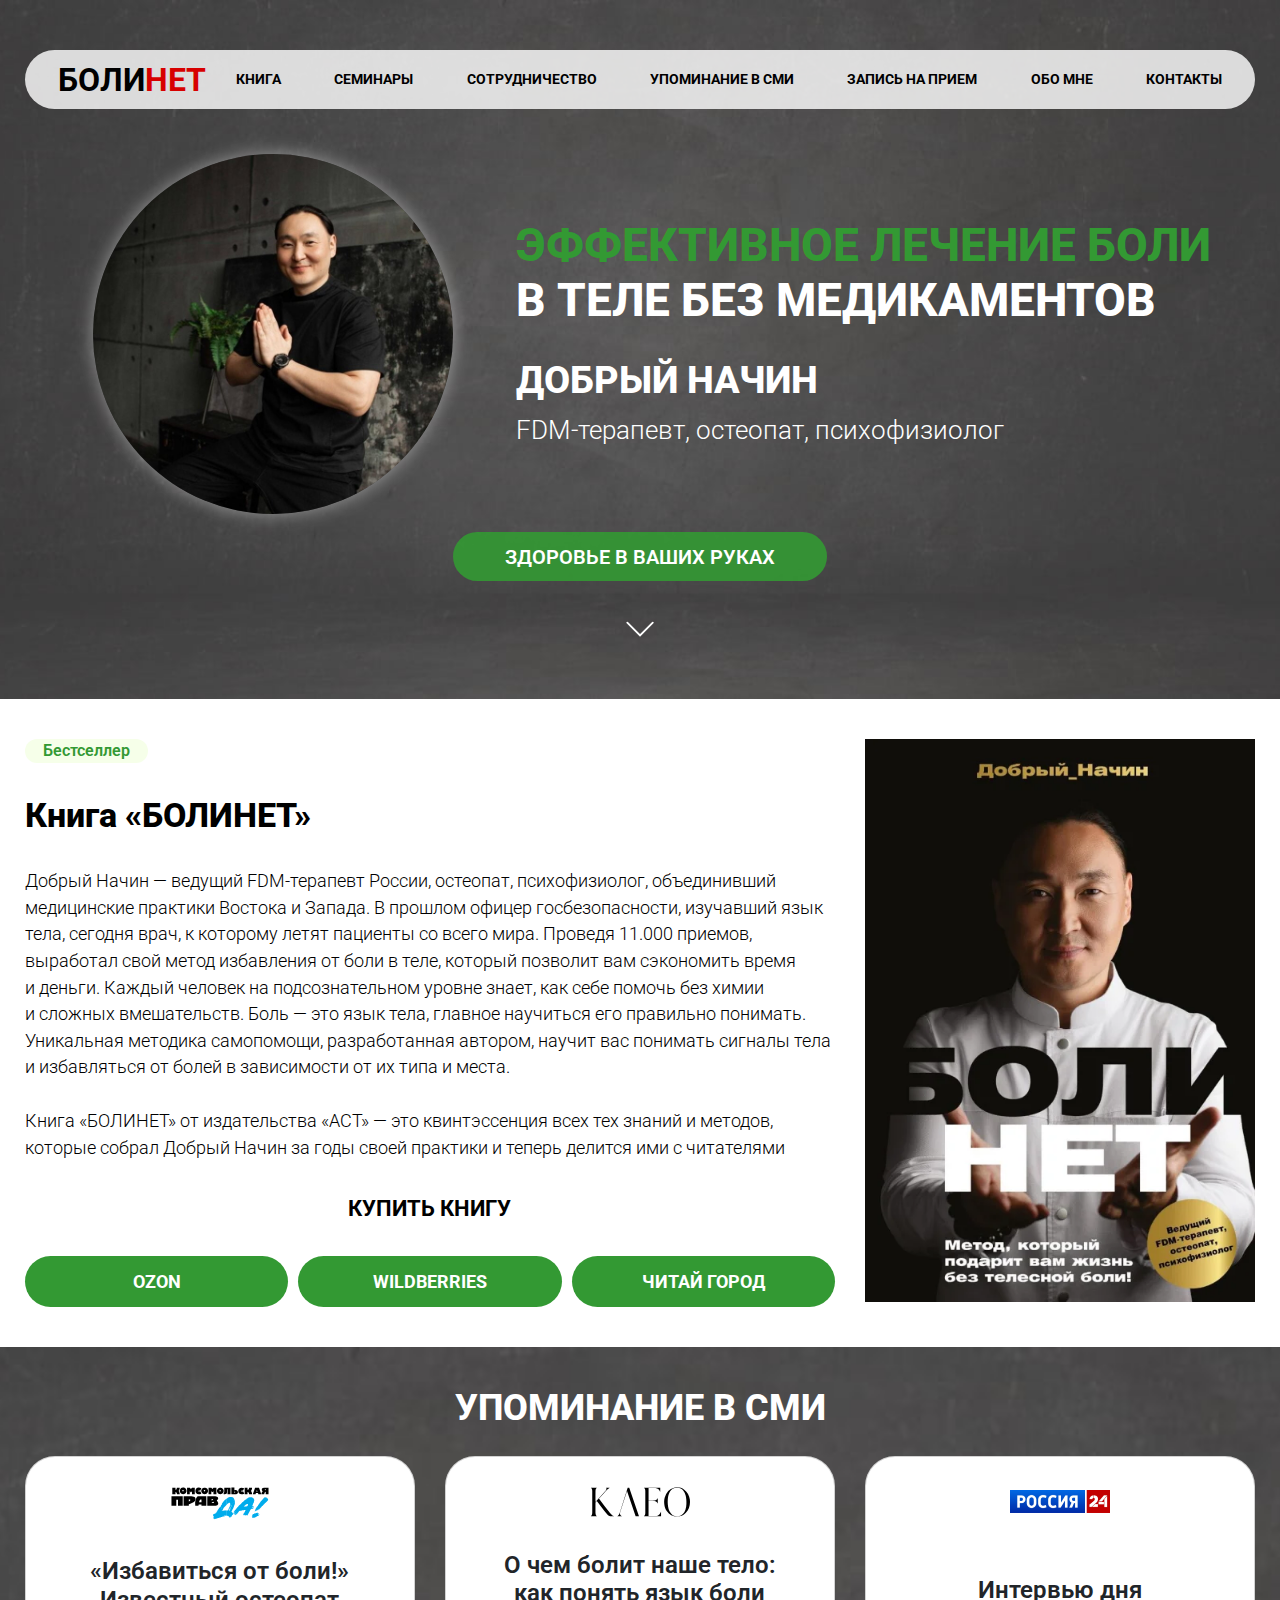
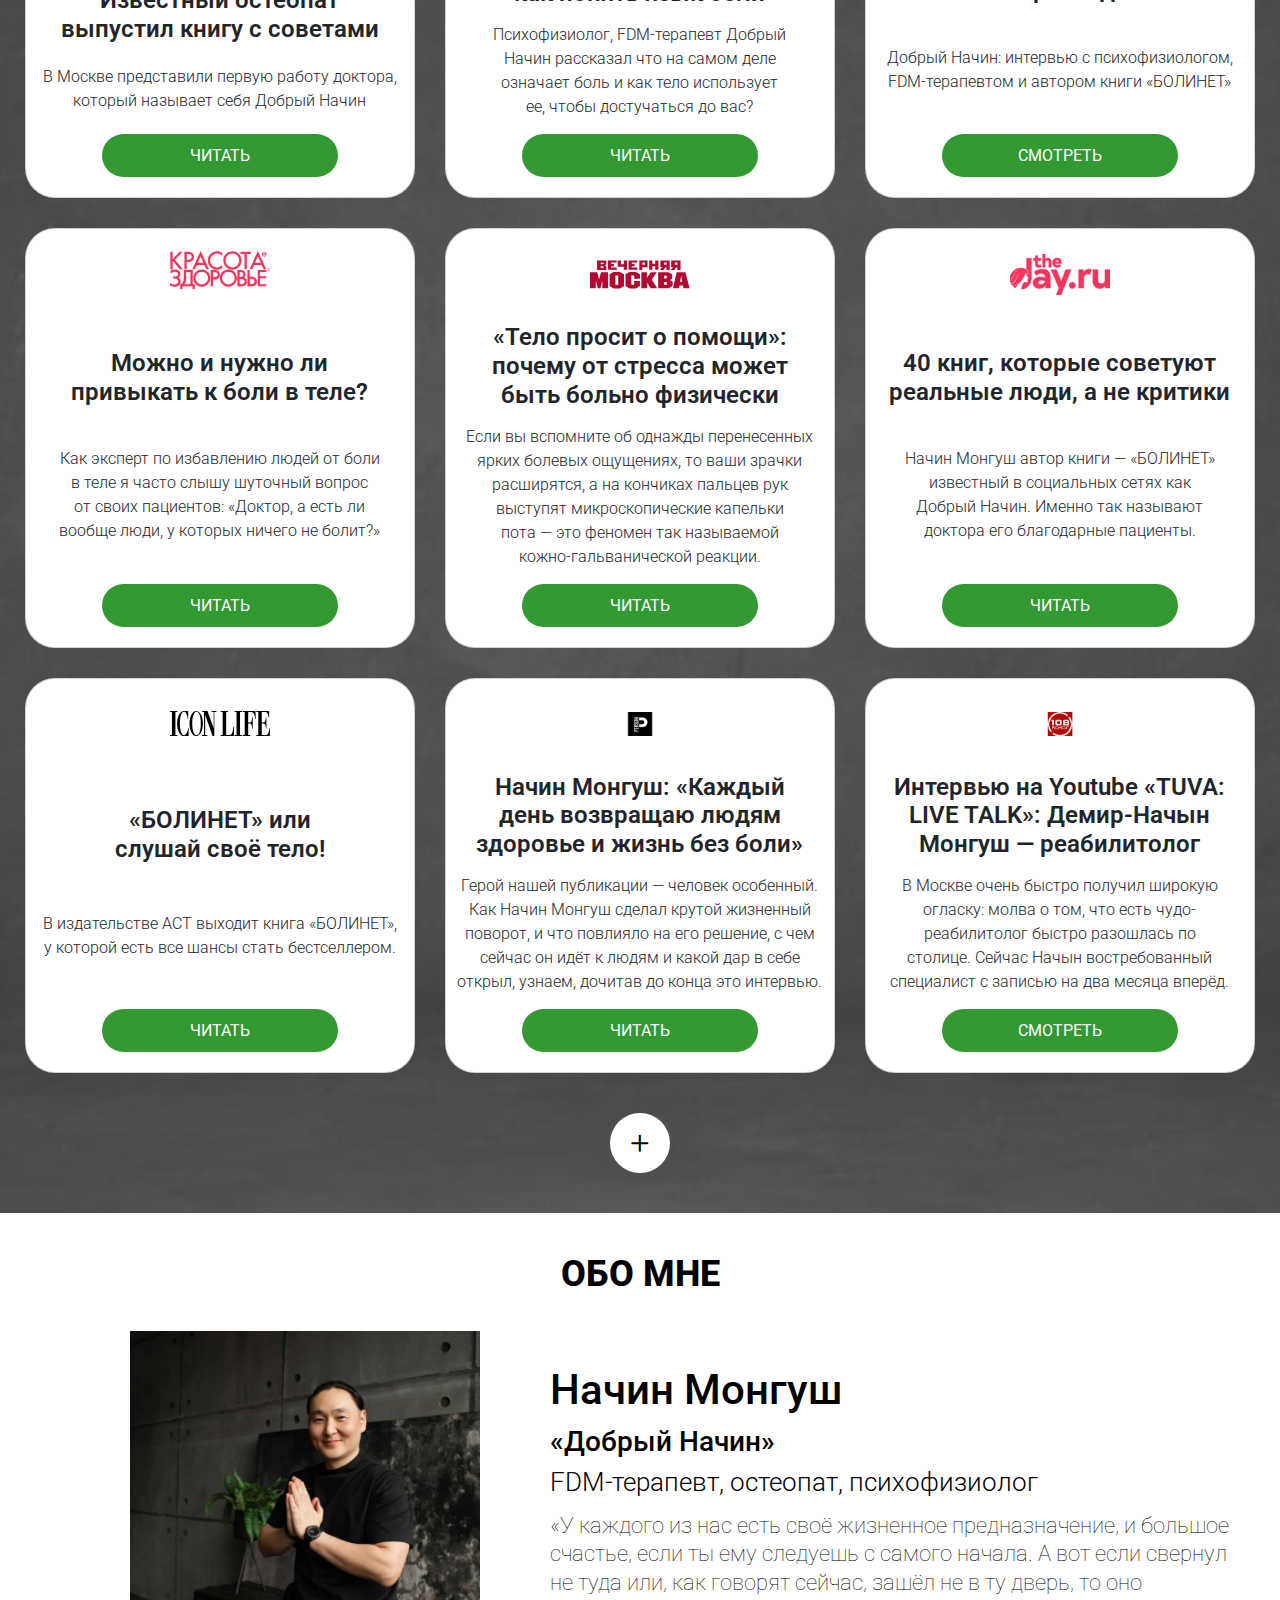
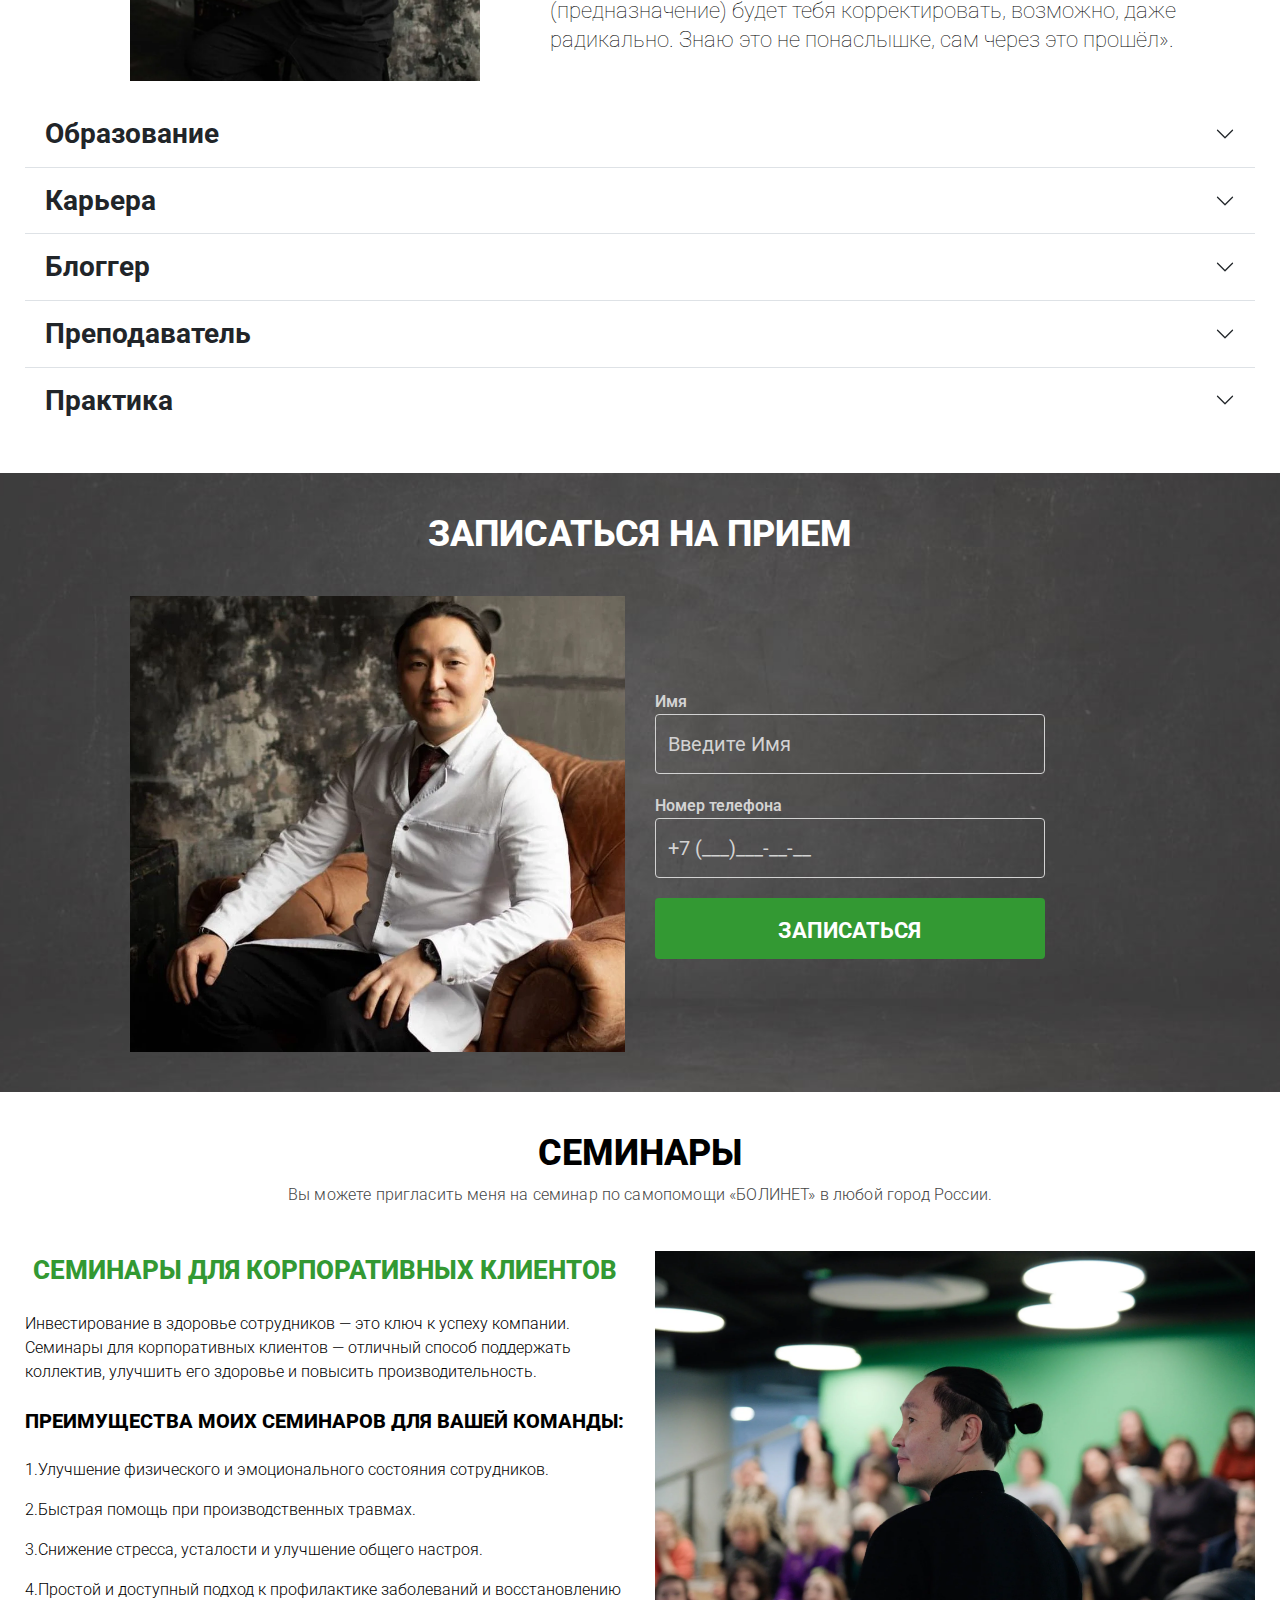
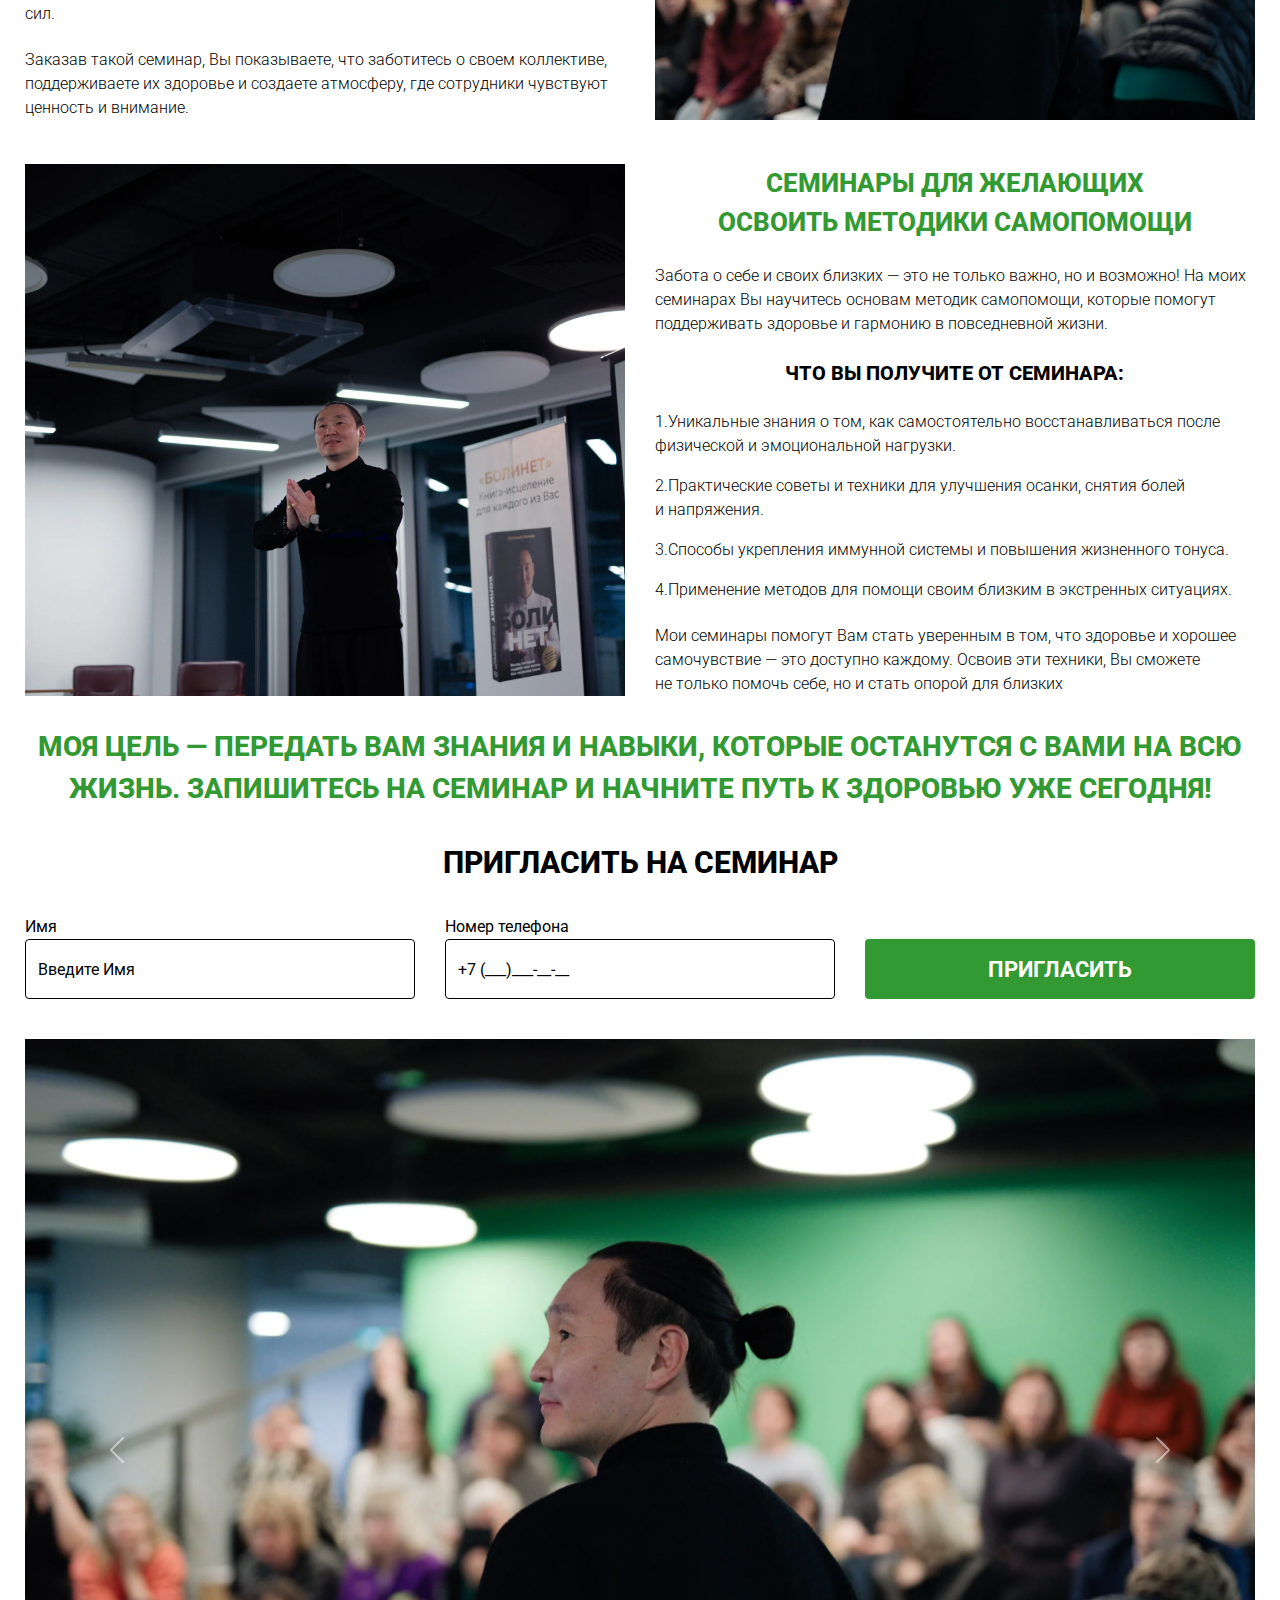
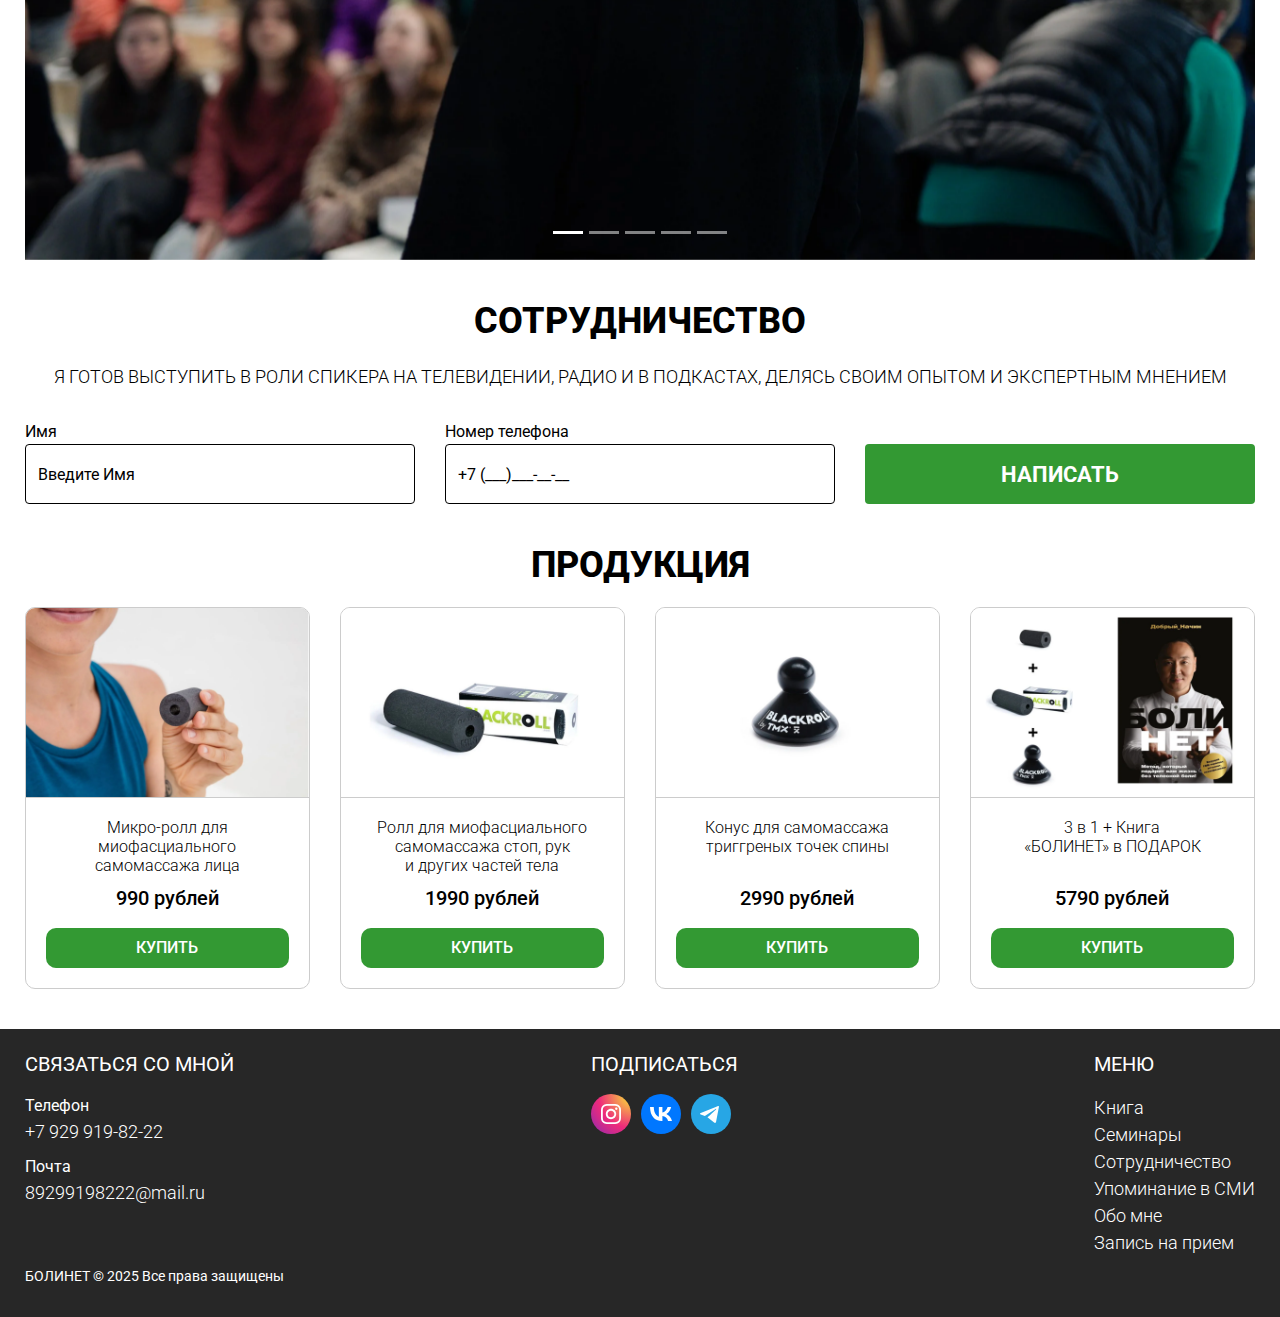
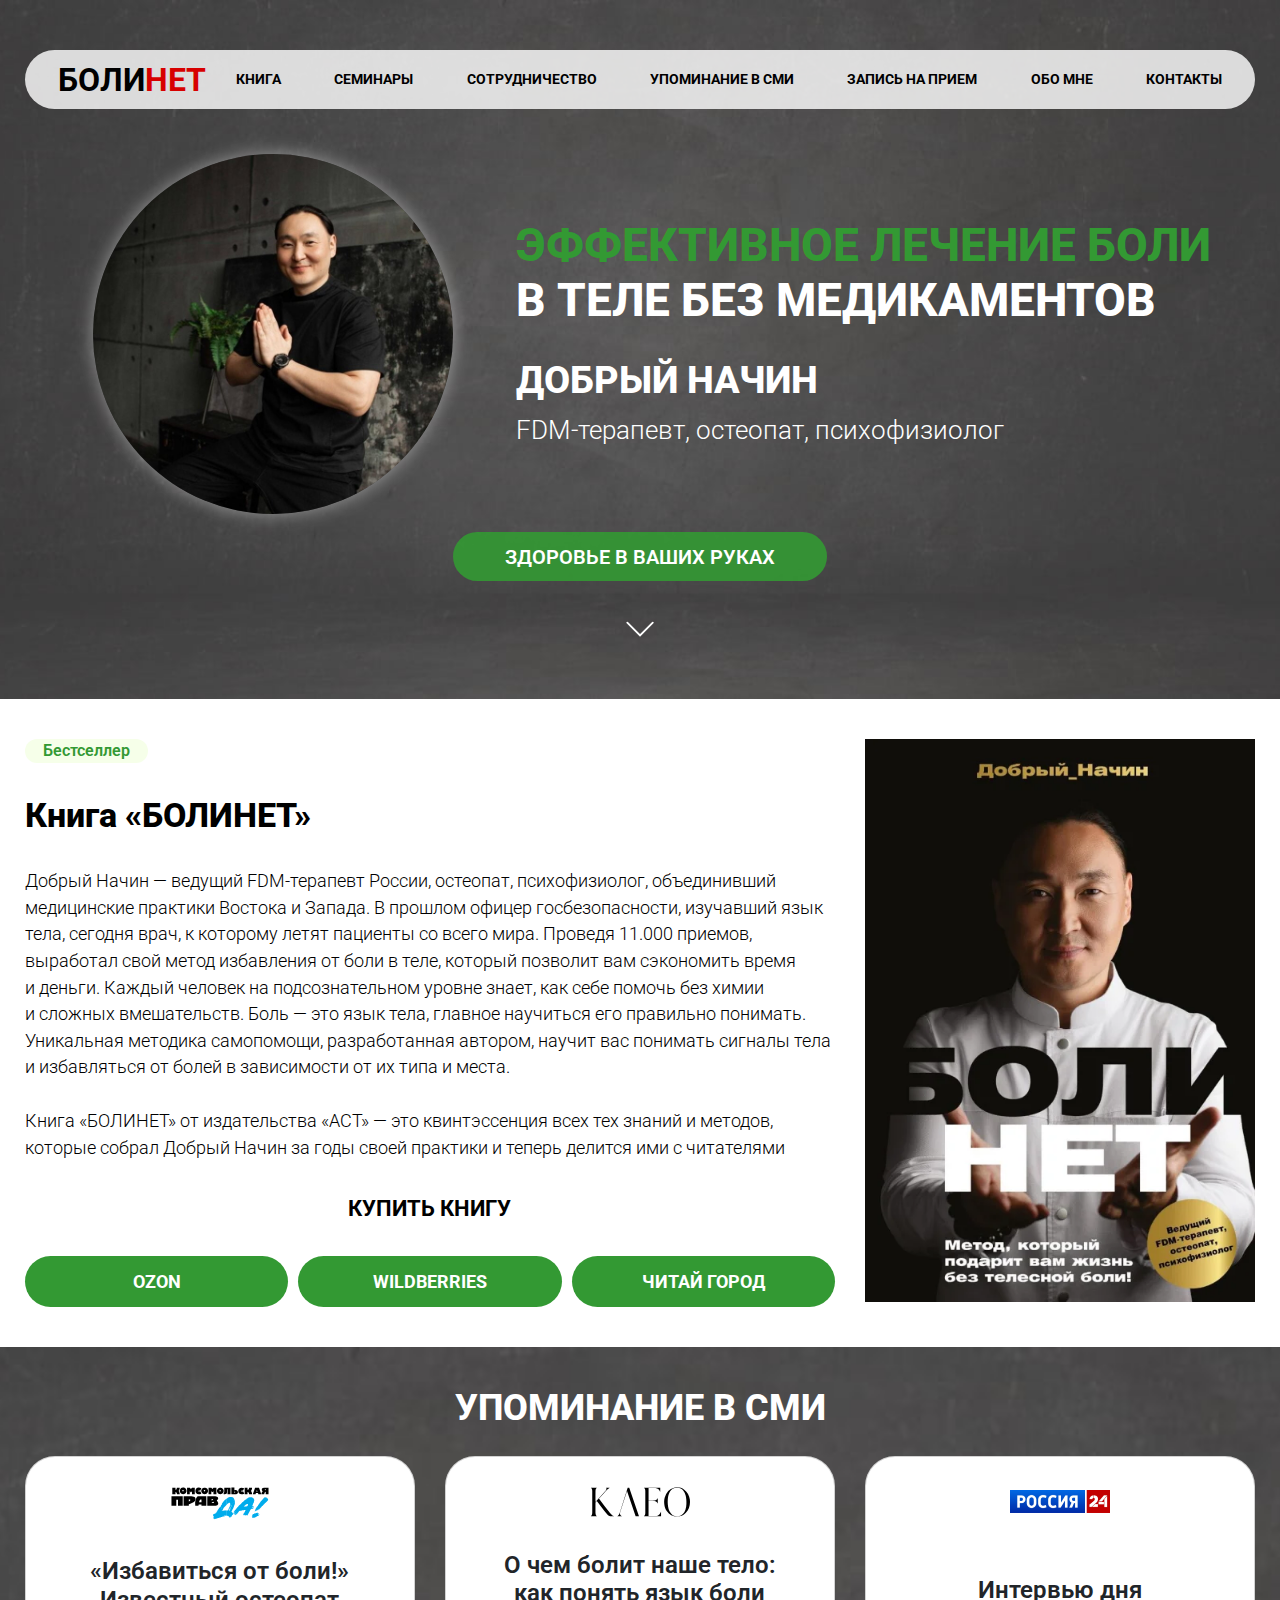
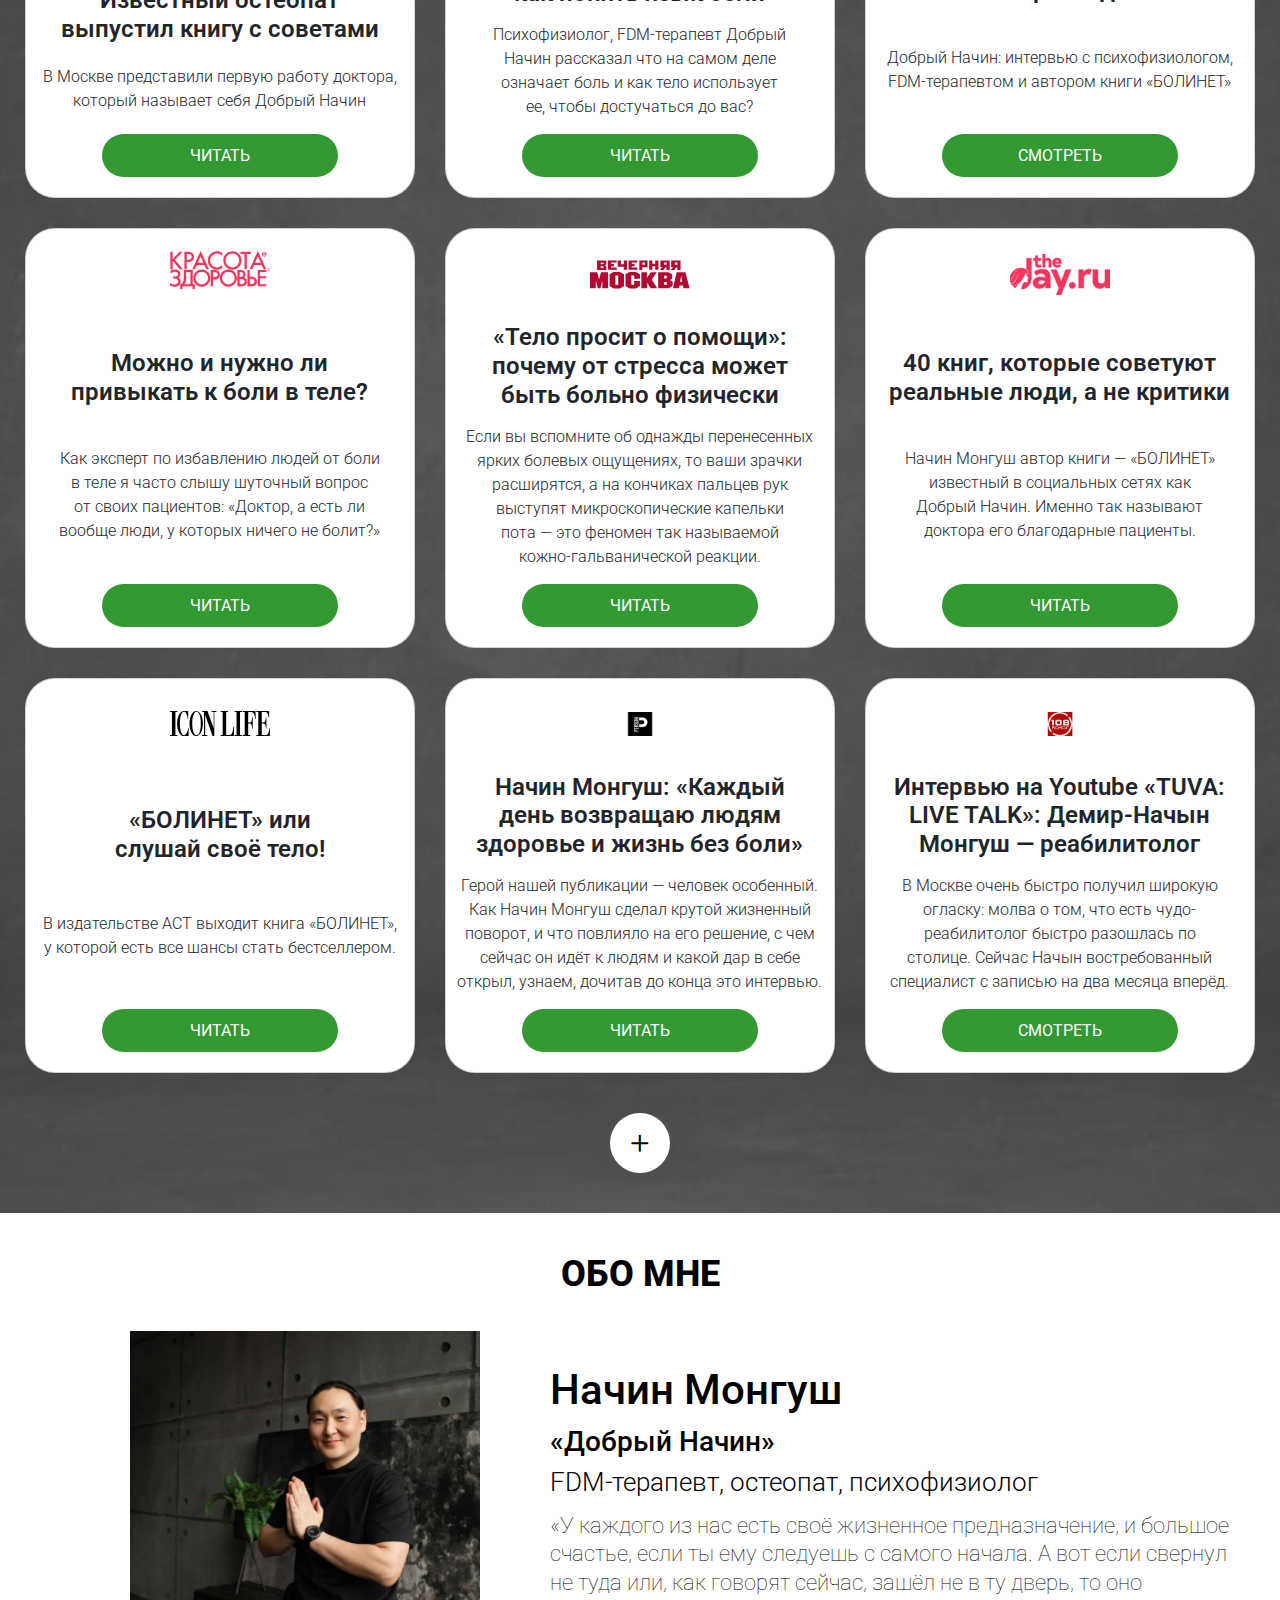
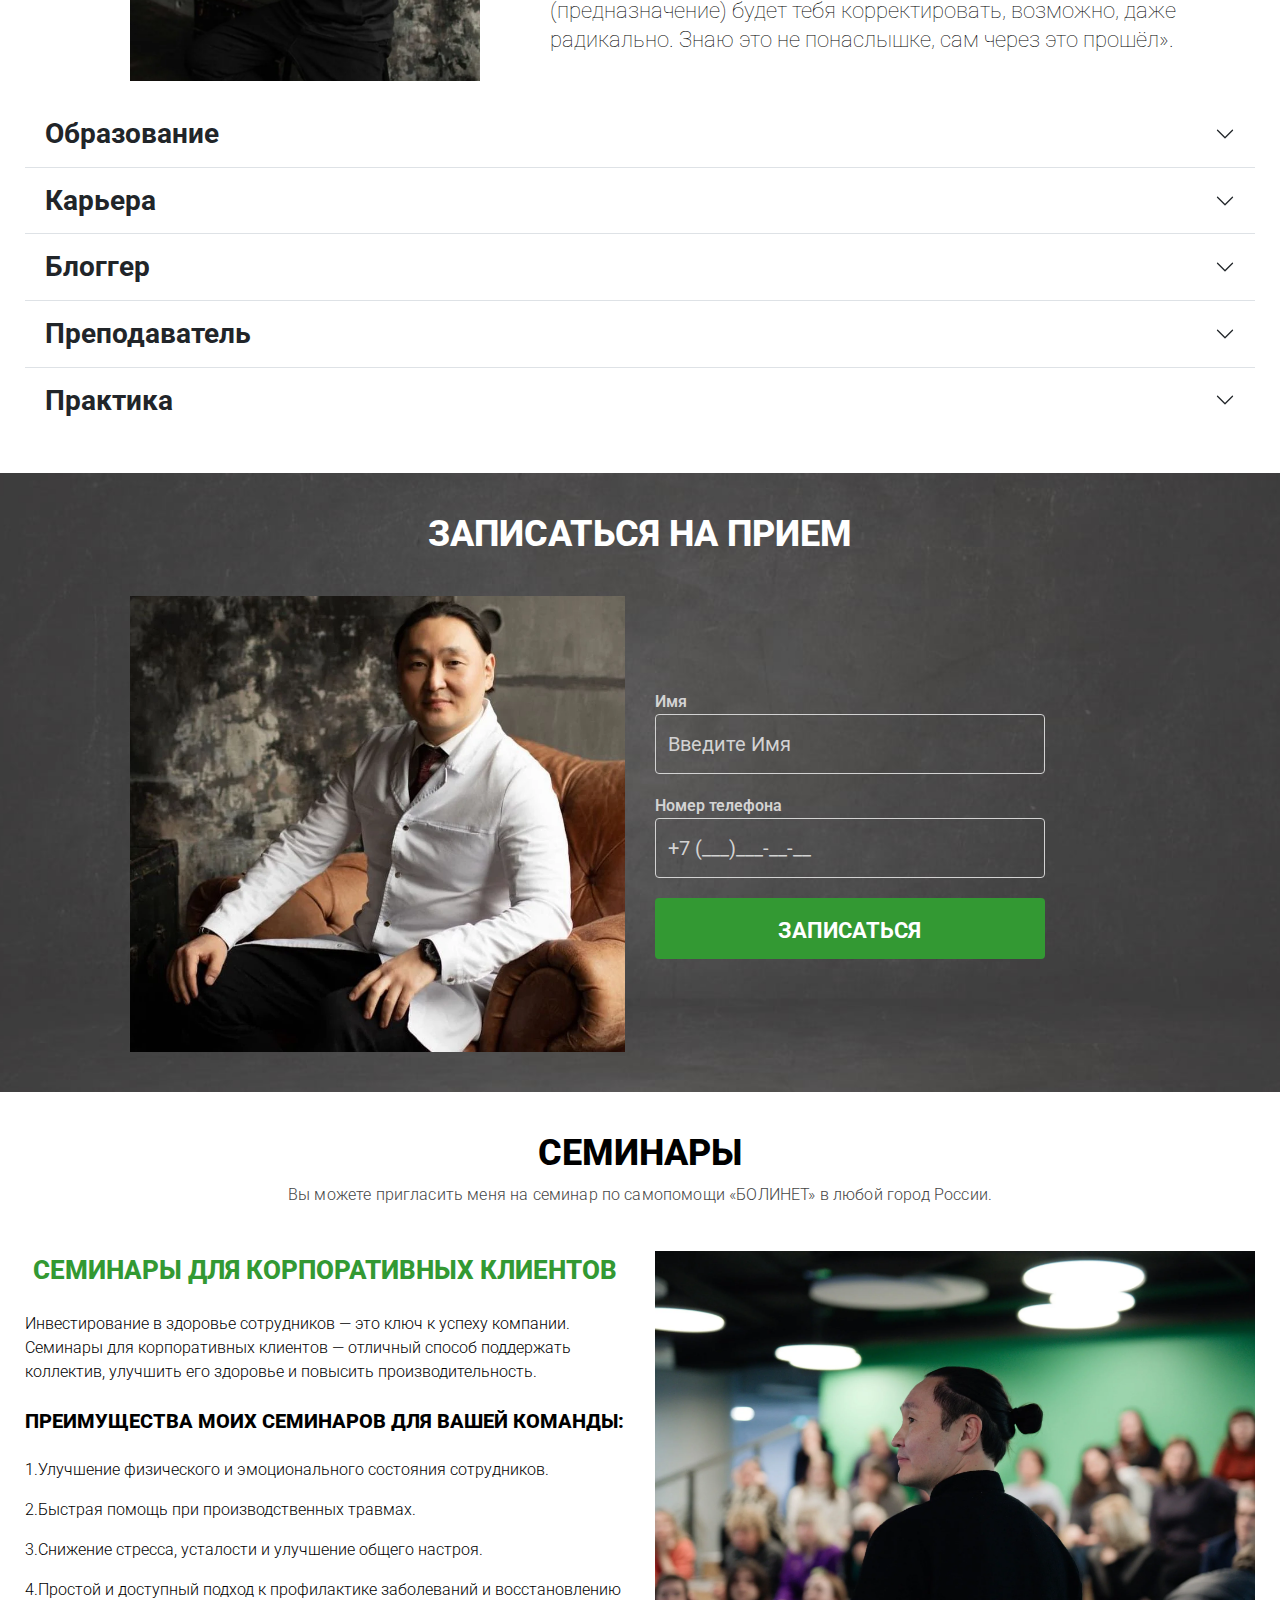
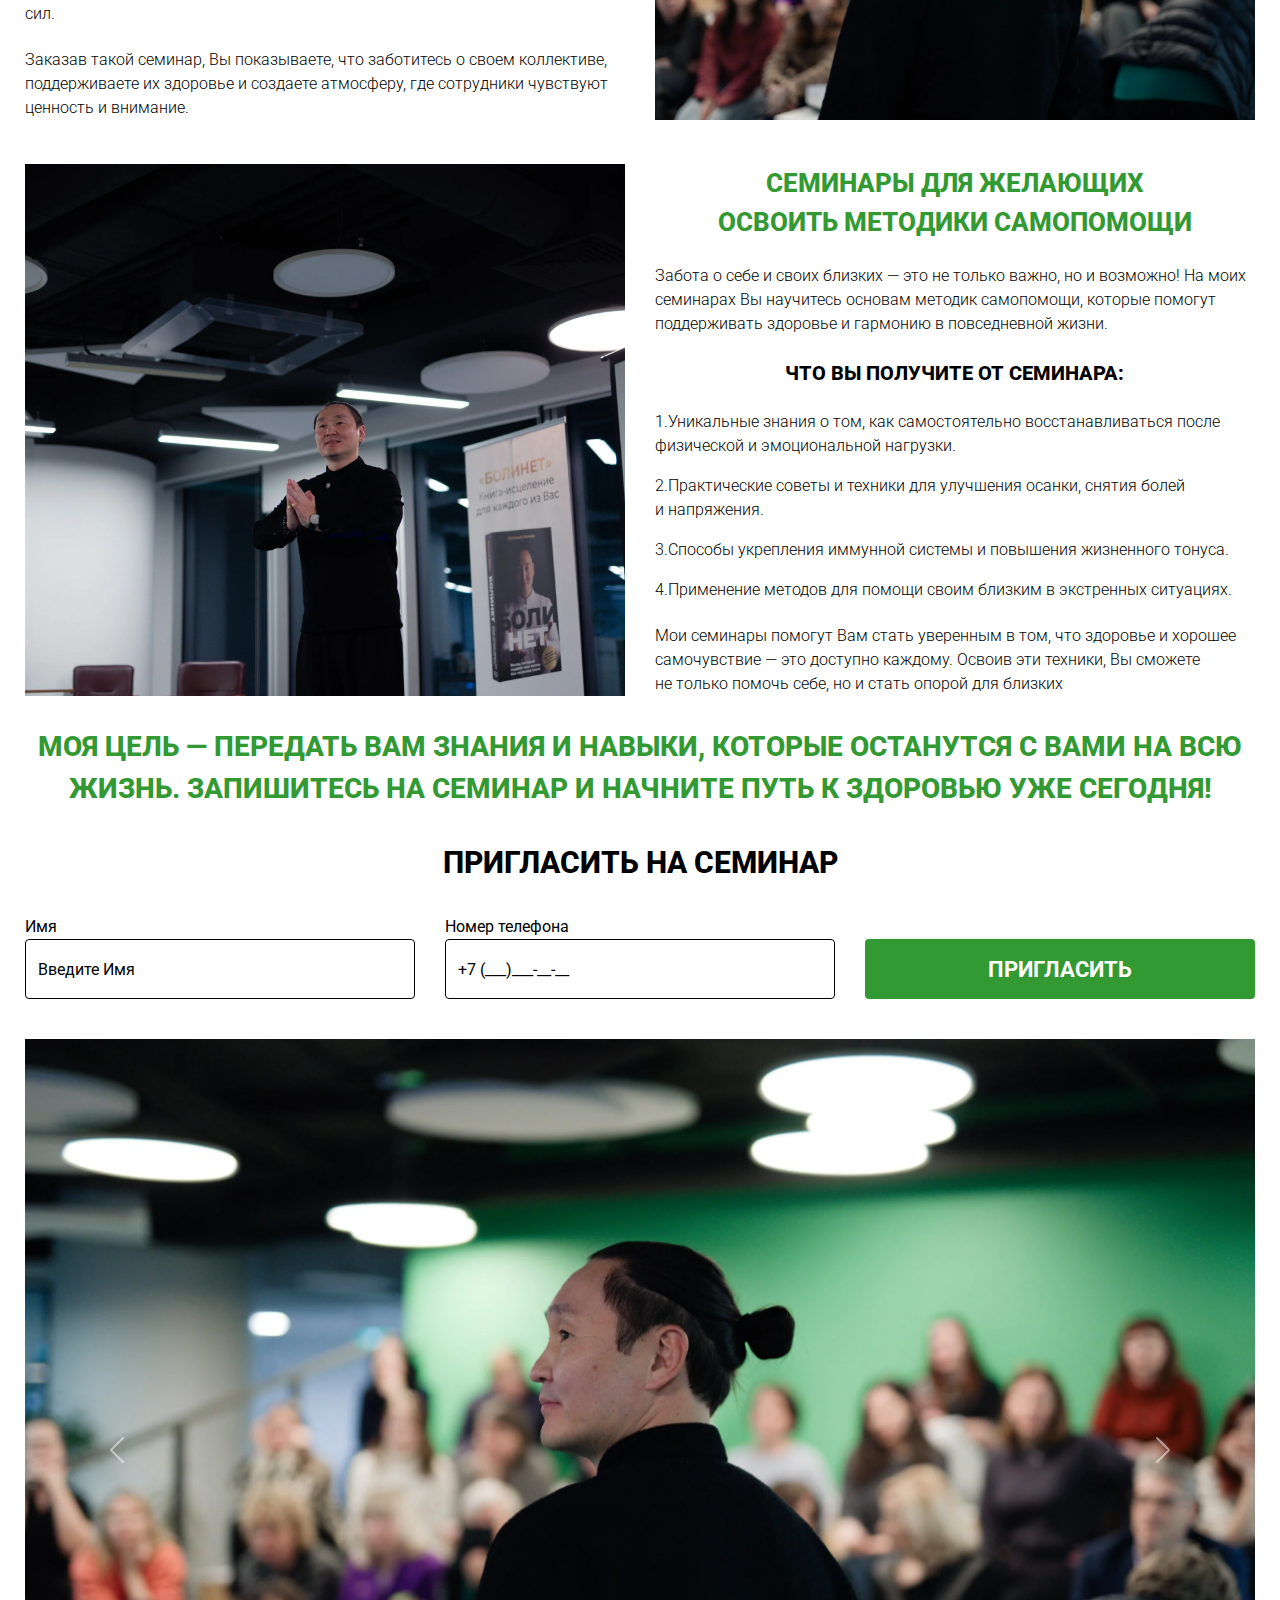
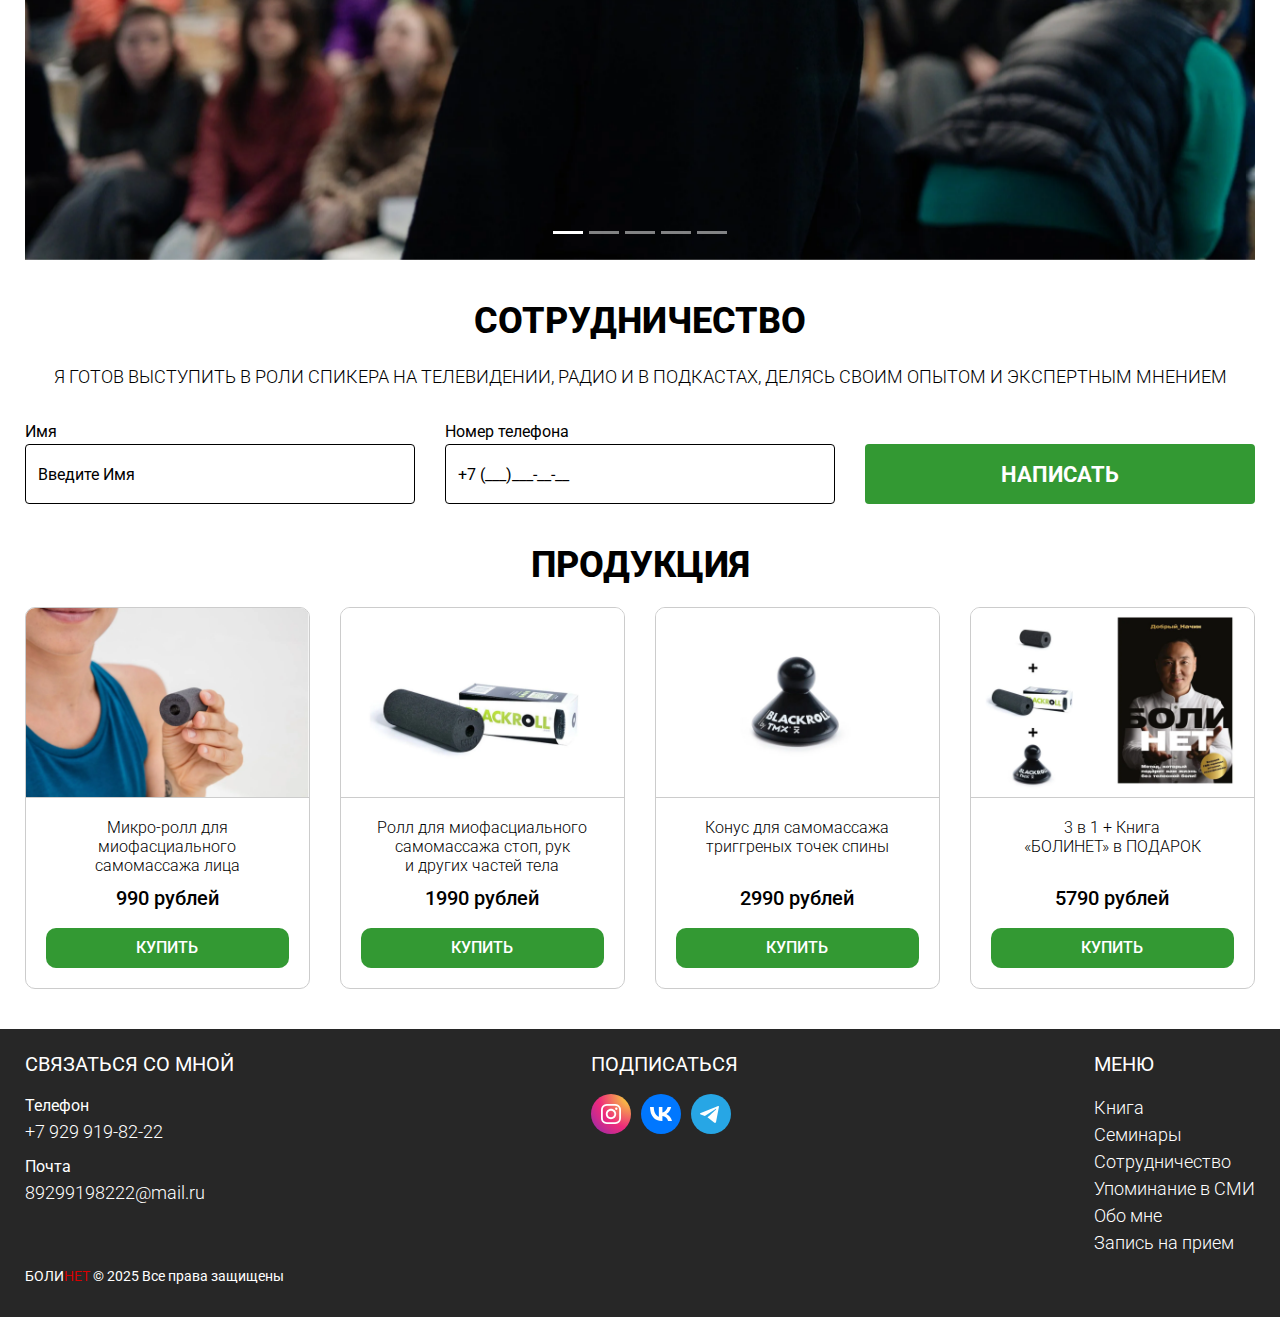
